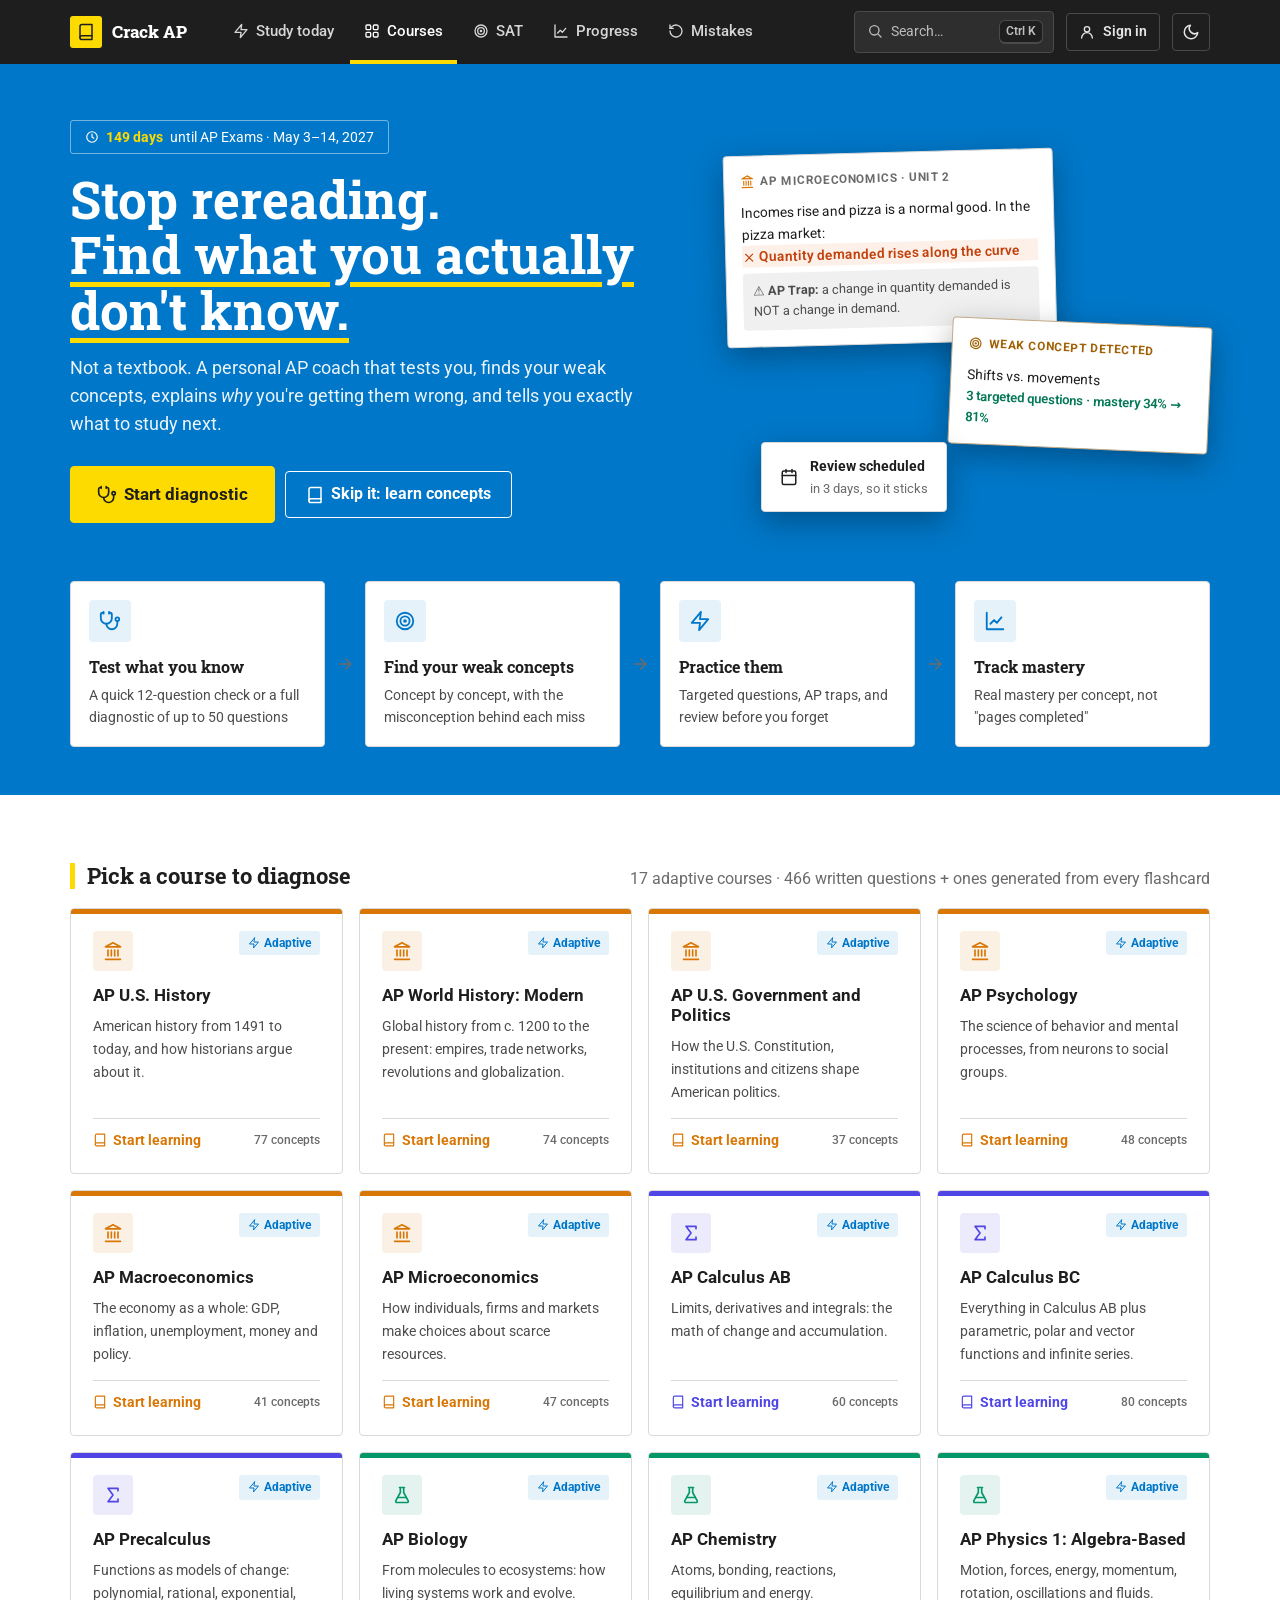
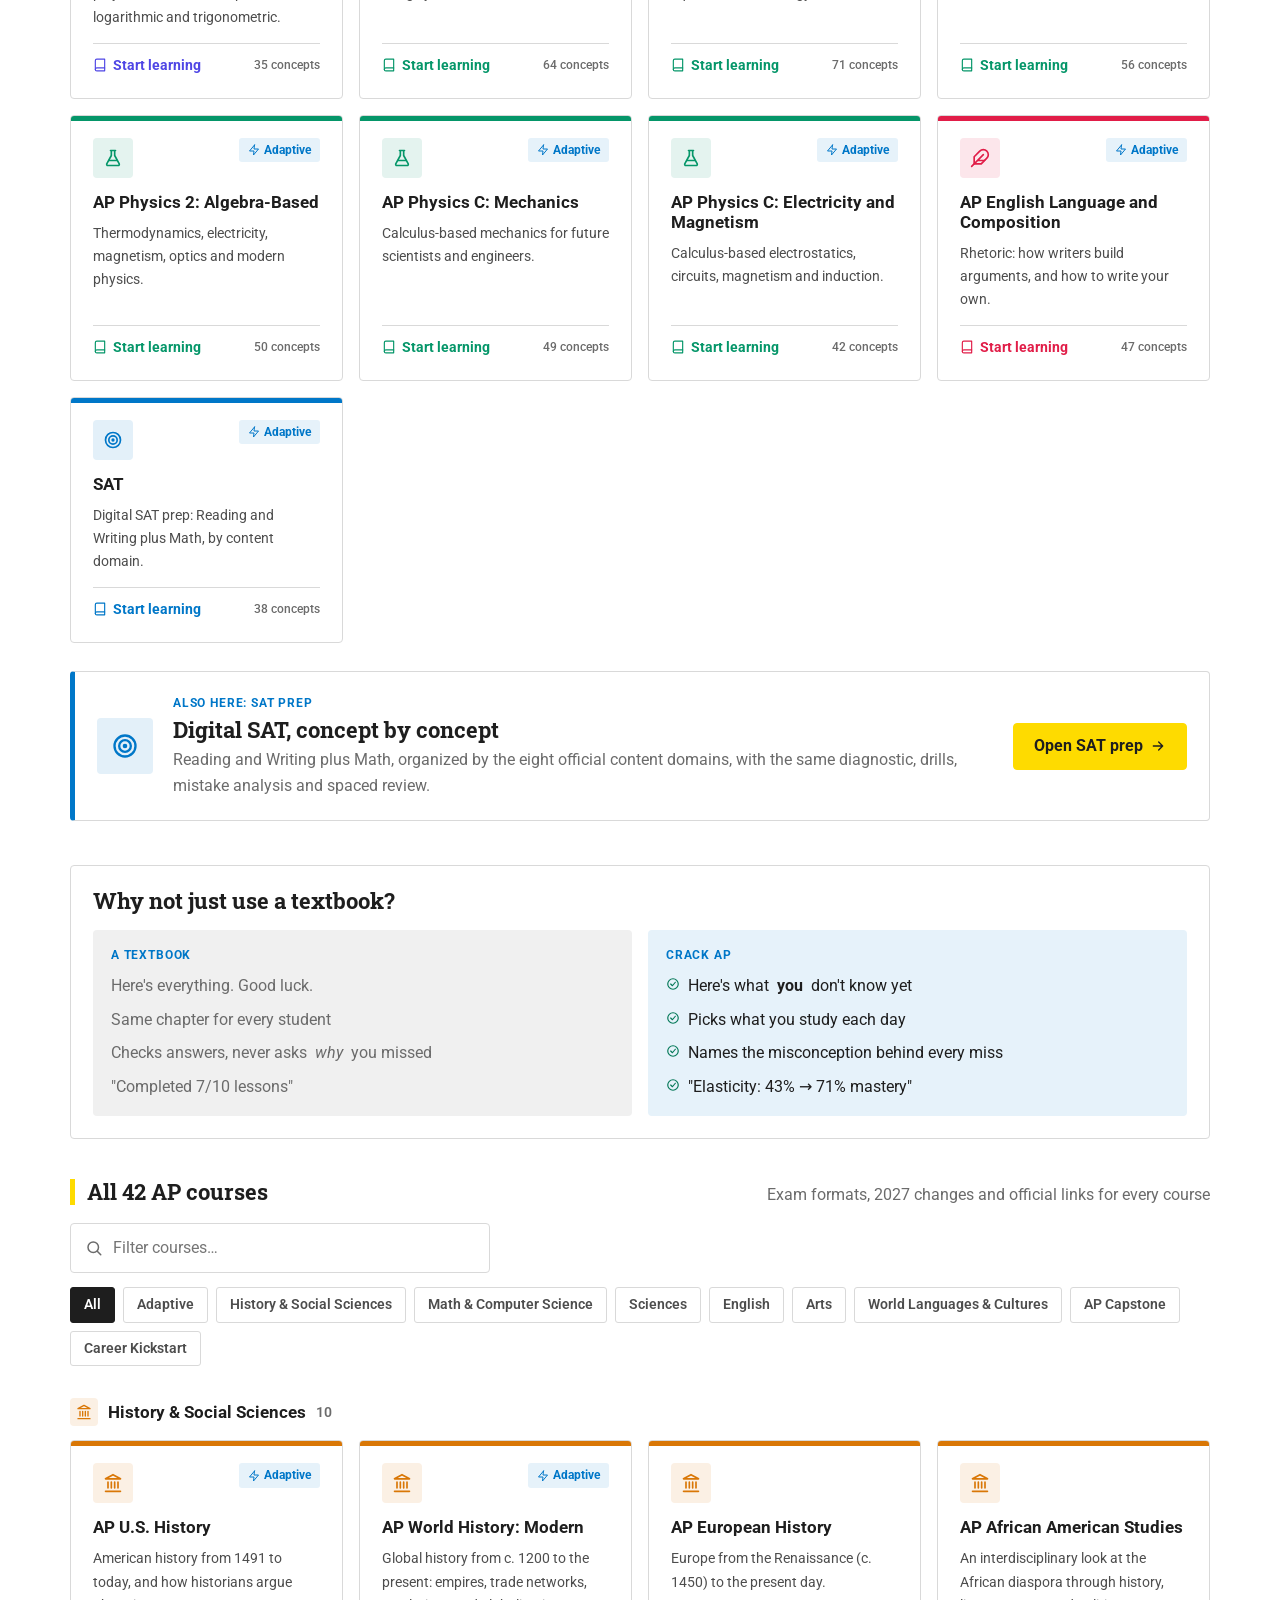
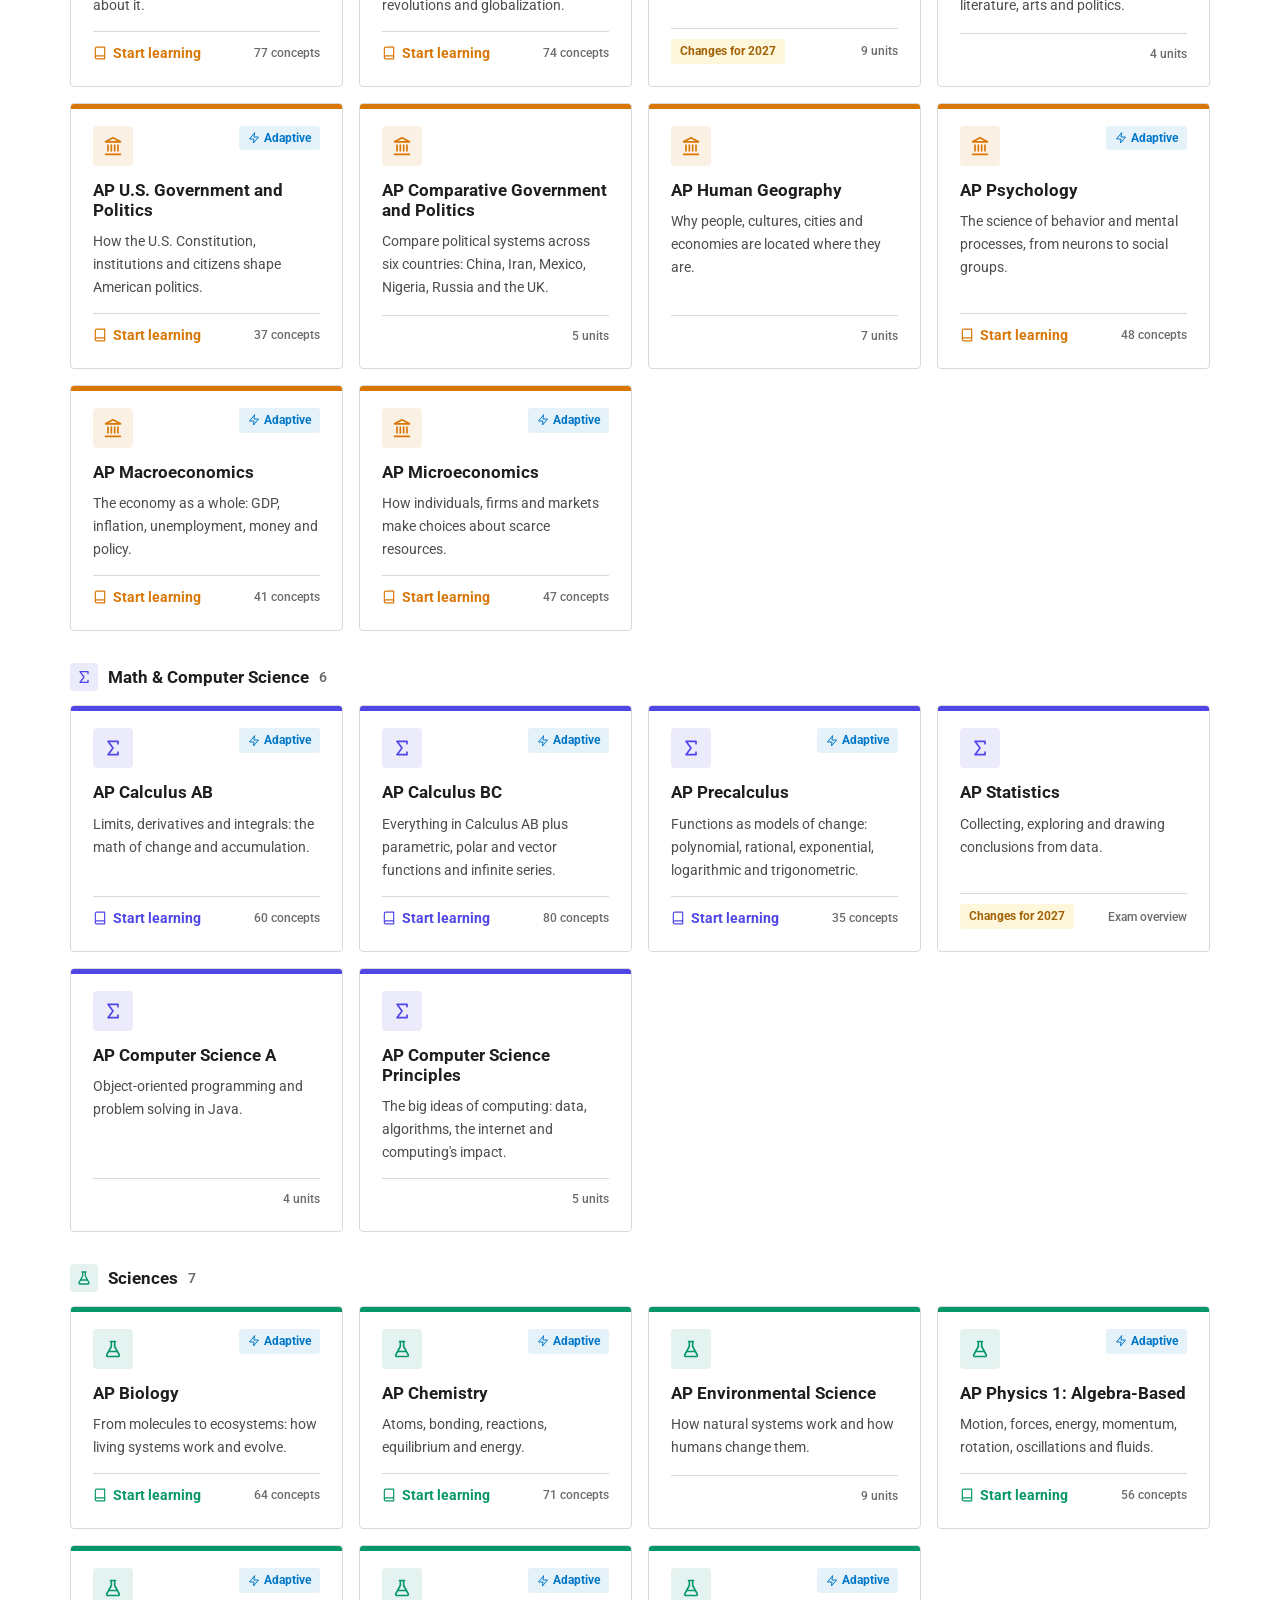
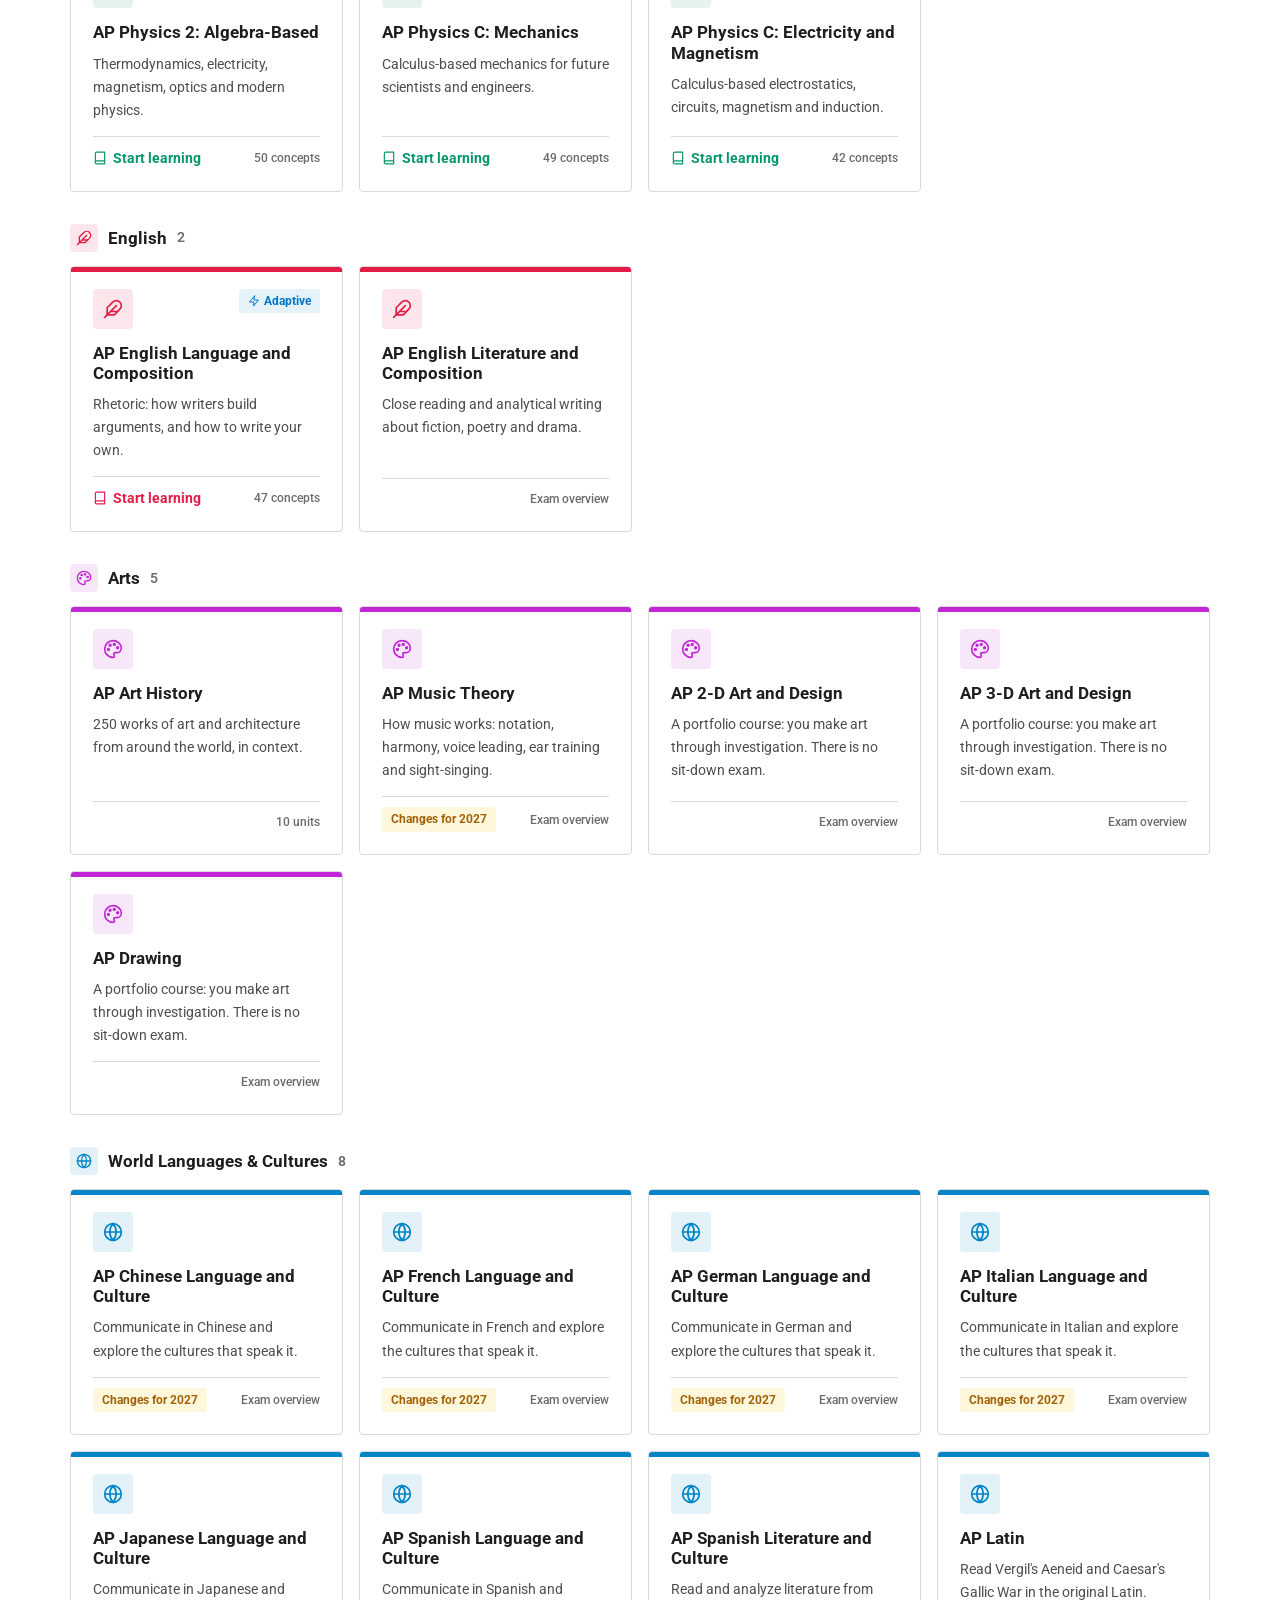
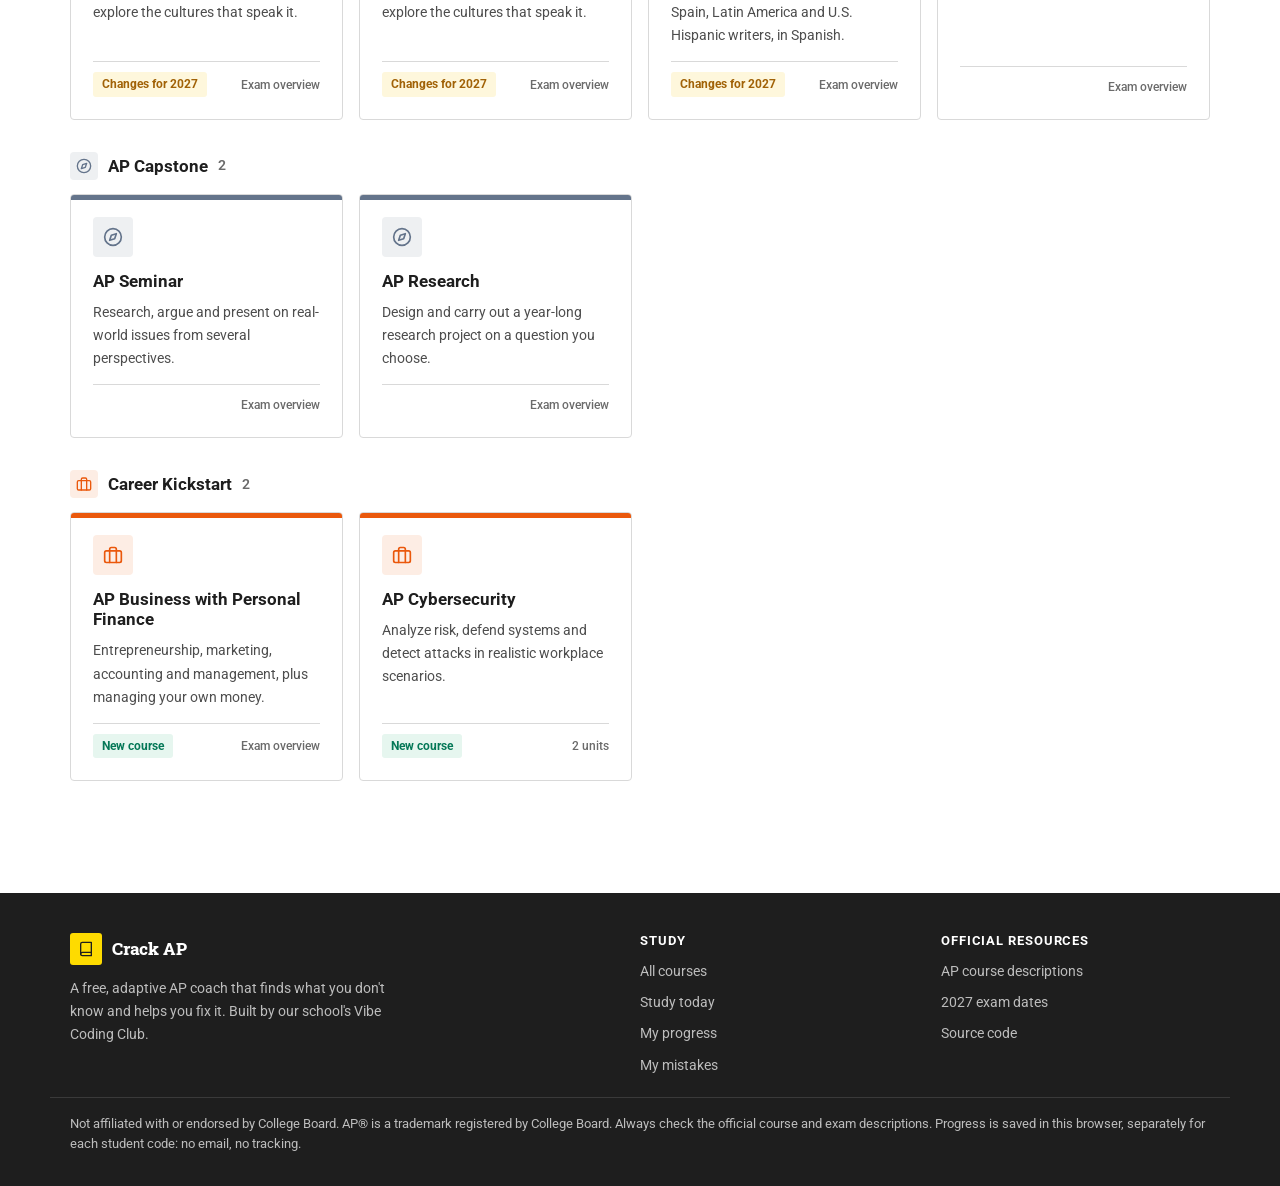
==== index.html @ da7c6f76 "Add adaptive guides for AP Macroeconomics and AP U.S. Government Each has every CED unit with 6-8 co" ====
<!doctype html>
<html lang="en">
<head>
<meta charset="UTF-8" />
<meta name="viewport" content="width=device-width, initial-scale=1.0" />
<title>Crack AP | Adaptive AP and SAT prep</title>
<meta name="description" content="A free adaptive AP coach: a 5-minute diagnostic finds your weak concepts, then personalized practice, AP traps and spaced review fix them." />
<meta name="theme-color" content="#1e1e1e" />
<link rel="icon" href="data:image/svg+xml,%3Csvg xmlns='http://www.w3.org/2000/svg' viewBox='0 0 32 32'%3E%3Crect width='32' height='32' rx='4' fill='%23fedb00'/%3E%3Cpath d='M9 22.5A2 2 0 0 1 11 20.5h12M11 7h12v18H11a2 2 0 0 1-2-2V9a2 2 0 0 1 2-2z' fill='none' stroke='%231e1e1e' stroke-width='2' stroke-linecap='round' stroke-linejoin='round'/%3E%3C/svg%3E" />
<link rel="preconnect" href="https://fonts.googleapis.com">
<link rel="preconnect" href="https://fonts.gstatic.com" crossorigin>
<!-- Fonts load without blocking the page, so it still appears quickly where Google Fonts is slow or blocked. -->
<link href="https://fonts.googleapis.com/css2?family=Roboto:wght@400;500;700;900&family=Roboto+Slab:wght@500;700;800&display=swap" rel="stylesheet" media="print" onload="this.media='all'">
<script>
  // Set the theme before first paint to avoid a flash.
  (function () {
    var t = null;
    try { t = localStorage.getItem("apprep.theme"); } catch (e) {}
    document.documentElement.dataset.theme = t || (matchMedia("(prefers-color-scheme: dark)").matches ? "dark" : "light");
  })();
</script>
<style>
/* ================= Design tokens ================= */
:root {
  --bg: #ffffff;
  --surface: #ffffff;
  --surface-2: #f0f0f0;
  --surface-3: #e5e5e5;
  --border: #d9d9d9;
  --border-strong: #989898;
  --text: #1e1e1e;
  --text-2: #4d4d4d;
  --muted: #6b6b6b;
  --brand: #0077c8;
  --brand-2: #005a96;
  --brand-soft: #e6f2fa;
  --on-brand: #ffffff;
  --accent: #fedb00;
  --on-accent: #1e1e1e;
  --band: #0077c8;
  --ink: #1e1e1e;
  --good: #047857;
  --good-soft: #e6f6ef;
  --bad: #c2410c;
  --bad-soft: #fdf0e8;
  --warn: #a16207;
  --warn-soft: #fef7dc;
  --radius: 4px;
  --radius-sm: 4px;
  --shadow-sm: none;
  --shadow: 0 2px 6px rgba(0, 0, 0, 0.12);
  --shadow-lg: 0 8px 28px rgba(0, 0, 0, 0.22);
  --font: "Roboto", system-ui, -apple-system, "Segoe UI", sans-serif;
  --display: "Roboto Slab", Georgia, serif;
  --c: var(--brand);
  --c-ink: var(--c);
  --c-soft: color-mix(in srgb, var(--c) 11%, var(--surface));
  color-scheme: light;
}
:root[data-theme="dark"] {
  --bg: #121212;
  --surface: #1c1c1c;
  --surface-2: #262626;
  --surface-3: #303030;
  --border: #3a3a3a;
  --border-strong: #5c5c5c;
  --text: #f2f2f2;
  --text-2: #c9c9c9;
  --muted: #9e9e9e;
  --brand: #4cb0f0;
  --brand-2: #8ccaf5;
  --brand-soft: #102b3e;
  --on-brand: #121212;
  --band: #0a3d62;
  --good: #4ade80;
  --good-soft: #10291c;
  --bad: #fb923c;
  --bad-soft: #33200f;
  --warn: #facc15;
  --warn-soft: #2d260c;
  --shadow-sm: none;
  --shadow: 0 2px 8px rgba(0, 0, 0, 0.4);
  --shadow-lg: 0 10px 40px rgba(0, 0, 0, 0.5);
  color-scheme: dark;
}
[style*="--c:"] { --c-ink: var(--c); --c-soft: color-mix(in srgb, var(--c) 11%, var(--surface)); }
:root[data-theme="dark"] [style*="--c:"] { --c-ink: color-mix(in srgb, var(--c) 55%, #fff); --c-soft: color-mix(in srgb, var(--c) 18%, var(--surface)); }

/* ================= Base ================= */
* { box-sizing: border-box; }
html { -webkit-text-size-adjust: 100%; scroll-padding-top: 80px; }
body { margin: 0; background: var(--bg); color: var(--text); font-family: var(--font); font-size: 16px; line-height: 1.6; -webkit-font-smoothing: antialiased; }
body.no-scroll { overflow: hidden; }
a { color: var(--brand); text-decoration: none; }
a:hover { text-decoration: underline; }
h1, h2, h3, h4 { font-family: var(--display); line-height: 1.2; margin: 0 0 0.4em; letter-spacing: -0.01em; }
h1 { font-size: clamp(1.75rem, 3.6vw, 2.5rem); font-weight: 800; }
h2 { font-size: 1.35rem; font-weight: 700; }
h3 { font-size: 1.05rem; font-weight: 700; }
p { margin: 0 0 1em; }
button { font: inherit; color: inherit; }
kbd { font-family: var(--font); font-size: 0.72rem; font-weight: 600; background: var(--surface-2); border: 1px solid var(--border); border-bottom-width: 2px; border-radius: 6px; padding: 1px 6px; color: var(--text-2); }
.ico { flex-shrink: 0; display: inline-block; vertical-align: -0.2em; }
.muted { color: var(--muted); }
.small { font-size: 0.86rem; }
.grow { flex: 1; min-width: 0; }
.lead { font-size: 1.1rem; color: var(--text-2); max-width: 640px; }
.overline { font-size: 0.74rem; font-weight: 700; letter-spacing: 0.07em; text-transform: uppercase; color: var(--c-ink); margin-bottom: 4px; }
[hidden] { display: none !important; }
:focus-visible { outline: 2px solid var(--brand); outline-offset: 2px; border-radius: 6px; }
.skip { position: absolute; left: -999px; top: 8px; background: var(--brand); color: var(--on-brand); padding: 8px 14px; border-radius: 4px; z-index: 100; }
.skip:focus { left: 8px; }
main { outline: none; min-height: 70vh; }
.page { max-width: 1180px; margin: 0 auto; padding: 28px 20px 72px; }
.page.narrow { max-width: 820px; }
.page-head { display: flex; gap: 16px; align-items: center; margin-bottom: 24px; flex-wrap: wrap; }
.page-head h1 { margin: 0; }
.page-head p { margin: 2px 0 0; }

/* ================= Top bar ================= */
.topbar { position: sticky; top: 0; z-index: 30; background: color-mix(in srgb, var(--surface) 82%, transparent); backdrop-filter: saturate(160%) blur(12px); -webkit-backdrop-filter: saturate(160%) blur(12px); border-bottom: 1px solid var(--border); }
.topbar-inner { max-width: 1180px; margin: 0 auto; padding: 0 20px; height: 64px; display: flex; align-items: center; gap: 12px; }
.brand { display: inline-flex; align-items: center; gap: 10px; color: var(--text); font-family: var(--display); font-weight: 800; font-size: 1.08rem; letter-spacing: -0.01em; }
.brand:hover { text-decoration: none; }
.brand-mark { width: 32px; height: 32px; border-radius: 4px; display: grid; place-items: center; color: #fff; background: linear-gradient(135deg, #4f46e5, #7c3aed); box-shadow: 0 4px 12px rgba(79, 70, 229, 0.35); }
.nav { display: flex; gap: 2px; margin-left: 20px; }
.nav a { display: inline-flex; align-items: center; gap: 7px; color: var(--text-2); padding: 7px 12px; border-radius: 4px; font-weight: 600; font-size: 0.92rem; white-space: nowrap; position: relative; }
.nav a:hover { background: var(--surface-2); color: var(--text); text-decoration: none; }
.nav a.is-active { color: var(--brand); background: var(--brand-soft); }
.count-pill { background: var(--bad); color: #fff; border-radius: 3px; font-size: 0.68rem; padding: 0 6px; min-width: 18px; text-align: center; font-weight: 700; line-height: 18px; }
.search-btn { margin-left: auto; display: inline-flex; align-items: center; gap: 8px; width: 260px; padding: 8px 10px 8px 12px; background: var(--surface-2); border: 1px solid var(--border); border-radius: 4px; color: var(--muted); cursor: pointer; font-size: 0.9rem; transition: border-color 0.15s; }
.search-btn:hover { border-color: var(--border-strong); }
.search-btn .search-label { flex: 1; text-align: left; }
.icon-btn { background: var(--surface); border: 1px solid var(--border); border-radius: 4px; width: 38px; height: 38px; display: grid; place-items: center; cursor: pointer; color: var(--text-2); flex-shrink: 0; }
.icon-btn:hover { background: var(--surface-2); color: var(--text); }

/* ================= Buttons ================= */
.btn { display: inline-flex; align-items: center; justify-content: center; gap: 7px; border: 1px solid var(--border); background: var(--surface); color: var(--text); padding: 9px 16px; border-radius: 4px; cursor: pointer; font-weight: 600; font-size: 0.92rem; line-height: 1.3; transition: transform 0.08s, background 0.15s, border-color 0.15s, box-shadow 0.15s; box-shadow: var(--shadow-sm); white-space: nowrap; }
.btn:hover { background: var(--surface-2); border-color: var(--border-strong); text-decoration: none; }
.btn:active { transform: translateY(1px); }
.btn:disabled { opacity: 0.45; cursor: not-allowed; }
.btn-lg { padding: 12px 20px; font-size: 0.98rem; border-radius: 4px; }
.btn-block { width: 100%; }
.btn-icon { padding: 9px 11px; }
.btn-primary { background: var(--brand); border-color: var(--brand); color: var(--on-brand); box-shadow: 0 4px 14px color-mix(in srgb, var(--brand) 35%, transparent); }
.btn-primary:hover { background: color-mix(in srgb, var(--brand) 88%, #000); border-color: transparent; }
:root[data-theme="dark"] .btn-primary:hover { background: color-mix(in srgb, var(--brand) 85%, #fff); }
.btn-ghost { background: transparent; border-color: transparent; box-shadow: none; color: var(--text-2); }
.btn-ghost:hover { background: var(--surface-2); border-color: transparent; }
.btn-good { background: var(--good-soft); border-color: transparent; color: var(--good); box-shadow: none; }
.btn-good:hover { background: color-mix(in srgb, var(--good) 20%, var(--surface)); border-color: transparent; }
.btn-bad { background: var(--bad-soft); border-color: transparent; color: var(--bad); box-shadow: none; }
.btn-bad:hover { background: color-mix(in srgb, var(--bad) 20%, var(--surface)); border-color: transparent; }
.btn.is-starred { background: var(--warn-soft); color: var(--warn); border-color: transparent; }
.btn.is-starred .ico { fill: currentColor; }
.btn.danger { color: var(--bad); margin-top: 12px; }
.btn-row { display: flex; flex-wrap: wrap; gap: 10px; }
.btn-row.center { justify-content: center; }

/* ================= Cards & common ================= */
.card { background: var(--surface); border: 1px solid var(--border); border-radius: var(--radius); padding: 22px; box-shadow: var(--shadow-sm); }
.card-title { display: flex; align-items: center; gap: 8px; font-size: 1rem; margin-bottom: 14px; }
.card-title .ico { color: var(--c-ink); }
.grid { display: grid; gap: 16px; grid-template-columns: repeat(auto-fill, minmax(272px, 1fr)); }
.crumbs { display: flex; align-items: center; gap: 6px; flex-wrap: wrap; font-size: 0.86rem; color: var(--muted); margin-bottom: 16px; }
.crumbs a { color: var(--muted); }
.crumbs a:hover { color: var(--text); }
.crumbs span { color: var(--text-2); }
.section-head { display: flex; align-items: baseline; justify-content: space-between; gap: 12px; margin: 40px 0 16px; flex-wrap: wrap; }
.section-head h2 { margin: 0; }
.section-head a { display: inline-flex; align-items: center; gap: 4px; font-weight: 600; font-size: 0.9rem; }
.badge { display: inline-flex; align-items: center; gap: 4px; font-size: 0.72rem; font-weight: 700; padding: 3px 9px; border-radius: 3px; }
.badge-guide { background: var(--brand-soft); color: var(--brand); }
.badge-new { background: var(--good-soft); color: var(--good); }
.badge-changed { background: var(--warn-soft); color: var(--warn); }
.badges { display: flex; gap: 6px; flex-wrap: wrap; }
.cat-icon { width: 40px; height: 40px; border-radius: 4px; display: grid; place-items: center; background: var(--c-soft); color: var(--c-ink); flex-shrink: 0; }
.cat-icon.lg { width: 56px; height: 56px; border-radius: 4px; }
.cat-icon.sm { width: 32px; height: 32px; border-radius: 4px; }
.page-head .cat-icon.lg { --c-soft: var(--brand-soft); --c-ink: var(--brand); }
.callout { display: flex; gap: 12px; border-radius: var(--radius); padding: 16px 18px; margin: 0 0 24px; border: 1px solid transparent; }
.callout > .ico { margin-top: 2px; }
.callout strong { display: block; margin-bottom: 2px; }
.callout-warn { background: var(--warn-soft); border-color: color-mix(in srgb, var(--warn) 25%, transparent); }
.callout-warn > .ico { color: var(--warn); }
.bar { height: 6px; background: var(--surface-3); border-radius: 3px; overflow: hidden; }
.bar > span { display: block; height: 100%; background: var(--c-ink, var(--brand)); border-radius: inherit; transition: width 0.4s ease; }
.bar.good > span { background: var(--good); }
.bar.bad > span { background: var(--bad); }
.ring { position: relative; display: grid; place-items: center; flex-shrink: 0; }
.ring svg { position: absolute; inset: 0; }
.ring-track { fill: none; stroke: var(--surface-3); }
.ring-fill { fill: none; stroke: var(--c-ink, var(--brand)); stroke-linecap: round; transition: stroke-dashoffset 0.6s ease; }
.ring span { position: relative; font-family: var(--display); font-weight: 800; font-size: 0.78rem; }
.empty { text-align: center; padding: 40px 24px; }
.empty-ico { width: 56px; height: 56px; border-radius: 4px; margin: 0 auto 14px; display: grid; place-items: center; background: var(--brand-soft); color: var(--brand); }
.empty-ico.good { background: var(--good-soft); color: var(--good); }
.pill { display: inline-block; font-size: 0.72rem; font-weight: 700; background: var(--surface-2); color: var(--text-2); border-radius: 3px; padding: 1px 8px; margin-right: 6px; }
.seg { display: inline-flex; background: var(--surface-2); border: 1px solid var(--border); border-radius: 4px; padding: 3px; gap: 2px; }
.seg button { border: none; background: none; padding: 6px 14px; border-radius: 4px; cursor: pointer; font-size: 0.86rem; font-weight: 600; color: var(--text-2); }
.seg button.is-active { background: var(--surface); color: var(--text); box-shadow: var(--shadow-sm); }
.kbd-hint { font-size: 0.8rem; color: var(--muted); margin: 14px 0 0; text-align: center; }
.toast { position: fixed; left: 50%; bottom: 24px; transform: translate(-50%, 20px); opacity: 0; background: var(--text); color: var(--bg); padding: 10px 18px; border-radius: 4px; font-weight: 600; font-size: 0.9rem; box-shadow: var(--shadow-lg); z-index: 60; transition: opacity 0.25s, transform 0.25s; display: inline-flex; gap: 8px; align-items: center; }
.toast.is-in { opacity: 1; transform: translate(-50%, 0); }

/* ================= Home ================= */
.hero { background: radial-gradient(1200px 400px at 10% -10%, color-mix(in srgb, var(--brand) 14%, transparent), transparent 60%), radial-gradient(900px 400px at 100% 0%, color-mix(in srgb, var(--brand-2) 12%, transparent), transparent 60%); border-bottom: 1px solid var(--border); }
.hero-inner { display: grid; grid-template-columns: 1.25fr 1fr; gap: 48px; align-items: center; padding-top: 56px; padding-bottom: 36px; }
.eyebrow { display: inline-flex; align-items: center; gap: 7px; background: var(--surface); border: 1px solid var(--border); border-radius: 3px; padding: 5px 14px; font-size: 0.86rem; color: var(--text-2); margin-bottom: 18px; box-shadow: var(--shadow-sm); }
.eyebrow b { color: var(--brand); }
.hero h1 { font-size: clamp(2.1rem, 5vw, 3.4rem); line-height: 1.08; margin-bottom: 16px; }
.grad { background: linear-gradient(90deg, var(--brand), var(--brand-2)); -webkit-background-clip: text; background-clip: text; color: transparent; }
.hero-search { display: flex; align-items: center; gap: 12px; width: 100%; max-width: 560px; margin: 26px 0 28px; padding: 15px 16px 15px 18px; background: var(--surface); border: 1px solid var(--border); border-radius: 4px; box-shadow: var(--shadow); color: var(--muted); cursor: pointer; font-size: 1rem; text-align: left; transition: border-color 0.15s, box-shadow 0.15s; }
.hero-search:hover { border-color: var(--brand); box-shadow: 0 0 0 4px var(--brand-soft), var(--shadow); }
.hero-search span { flex: 1; }
.hero-stats { display: flex; gap: 32px; flex-wrap: wrap; }
.hero-stats div { display: flex; flex-direction: column; }
.hero-stats b { font-family: var(--display); font-size: 1.6rem; font-weight: 800; line-height: 1.1; }
.hero-stats span { font-size: 0.84rem; color: var(--muted); }
.hero-art { position: relative; height: 360px; }
.mock { position: absolute; background: var(--surface); border: 1px solid var(--border); border-radius: 4px; box-shadow: var(--shadow-lg); padding: 16px; font-size: 0.86rem; }
.mock-top { display: flex; align-items: center; gap: 6px; font-size: 0.74rem; font-weight: 700; color: var(--muted); text-transform: uppercase; letter-spacing: 0.05em; margin-bottom: 10px; }
.continue { display: flex; align-items: center; gap: 16px; margin-top: 8px; color: var(--text); border-left: 4px solid var(--c-ink); transition: box-shadow 0.15s, transform 0.15s; }
.continue:hover { text-decoration: none; box-shadow: var(--shadow); transform: translateY(-1px); }
.continue-title { font-weight: 700; font-family: var(--display); }
.course-card { display: flex; flex-direction: column; gap: 10px; color: var(--text); transition: transform 0.15s, box-shadow 0.15s, border-color 0.15s; position: relative; overflow: hidden; }
.course-card::before { content: ""; position: absolute; inset: 0 0 auto 0; height: 3px; background: var(--c-ink); opacity: 0.85; }
.course-card:hover { transform: translateY(-3px); box-shadow: var(--shadow); border-color: color-mix(in srgb, var(--c) 40%, var(--border)); text-decoration: none; }
.course-card-top { display: flex; justify-content: space-between; align-items: flex-start; }
.course-card h3 { margin: 4px 0 0; font-size: 1.05rem; }
.course-card p { margin: 0; font-size: 0.9rem; color: var(--text-2); flex: 1; }
.course-card-foot { display: flex; justify-content: space-between; align-items: center; gap: 8px; flex-wrap: wrap; padding-top: 10px; border-top: 1px solid var(--border); margin-top: 4px; }
.course-card .meta { font-size: 0.78rem; color: var(--muted); font-weight: 500; }
.how-ico { width: 42px; height: 42px; border-radius: 4px; display: grid; place-items: center; background: var(--brand-soft); color: var(--brand); }
.filters { display: flex; flex-direction: column; gap: 14px; margin-bottom: 8px; }
.filter-search { display: flex; align-items: center; gap: 10px; padding: 0 14px; background: var(--surface); border: 1px solid var(--border); border-radius: 4px; color: var(--muted); max-width: 420px; }
.filter-search:focus-within { border-color: var(--brand); box-shadow: 0 0 0 3px var(--brand-soft); }
.filter-search input { flex: 1; border: none; background: none; padding: 11px 0; font: inherit; color: var(--text); outline: none; }
.chips { display: flex; gap: 8px; flex-wrap: wrap; }
.chip { border: 1px solid var(--border); background: var(--surface); padding: 6px 13px; border-radius: 3px; cursor: pointer; font-size: 0.85rem; font-weight: 600; color: var(--text-2); }
.chip:hover { border-color: var(--border-strong); color: var(--text); }
.chip.is-active { background: var(--text); color: var(--bg); border-color: var(--text); }
.cat-title { display: flex; align-items: center; gap: 10px; font-size: 1.05rem; margin: 32px 0 14px; }
.cat-title .muted { font-weight: 600; font-size: 0.9rem; }
.cat-dot { width: 28px; height: 28px; border-radius: 4px; display: grid; place-items: center; background: var(--c-soft); color: var(--c-ink); }

/* ================= Course page ================= */
.course-hero { background: linear-gradient(180deg, var(--c-soft), var(--bg)); border-bottom: 1px solid var(--border); }
.course-hero .page { padding-bottom: 36px; }
.course-hero-grid { display: grid; grid-template-columns: 1fr auto; gap: 32px; align-items: end; }
.course-title-row { display: flex; align-items: center; gap: 16px; margin-bottom: 8px; }
.course-title-row h1 { margin: 0; }
.course-hero .lead { margin-bottom: 14px; }
.hero-actions { margin-top: 22px; }
.hero-progress { display: flex; align-items: center; gap: 18px; padding: 20px 24px; min-width: 300px; }
.hero-progress .ring span { font-size: 1.05rem; }
.hp-line { font-size: 0.92rem; color: var(--text-2); }
.hp-line b { color: var(--text); font-family: var(--display); }
.course-body { padding-top: 28px; }
.course-grid { display: grid; grid-template-columns: minmax(0, 1fr) 340px; gap: 28px; align-items: start; }
.course-main .section-head { margin-top: 0; }
.intro { margin-top: -6px; }
.course-aside { display: flex; flex-direction: column; gap: 16px; position: sticky; top: 84px; }
.stack { display: flex; height: 12px; border-radius: 3px; overflow: hidden; gap: 2px; margin-bottom: 16px; background: var(--surface-3); }
.stack span { background: var(--c-ink); }
.exam-rows { display: flex; flex-direction: column; gap: 12px; }
.exam-row { display: flex; gap: 10px; align-items: flex-start; }
.exam-row .swatch { width: 10px; height: 10px; border-radius: 3px; background: var(--c-ink); margin-top: 7px; flex-shrink: 0; }
.exam-row .name { font-weight: 600; font-size: 0.92rem; }
.exam-row .detail { font-size: 0.83rem; color: var(--muted); }
.exam-row .pct { font-family: var(--display); font-weight: 800; color: var(--c-ink); }
.tips { margin: 0; padding: 0; list-style: none; display: flex; flex-direction: column; gap: 10px; }
.tips li { font-size: 0.88rem; color: var(--text-2); padding-left: 18px; position: relative; }
.tips li::before { content: ""; position: absolute; left: 2px; top: 9px; width: 6px; height: 6px; border-radius: 50%; background: var(--c-ink); }
.link-list { display: flex; flex-direction: column; }
.link-list a { display: flex; justify-content: space-between; align-items: center; padding: 9px 0; border-bottom: 1px solid var(--border); font-weight: 600; font-size: 0.9rem; color: var(--text); }
.link-list a:last-child { border-bottom: none; }
.link-list a:hover { color: var(--brand); text-decoration: none; }
.unit-list { display: flex; flex-direction: column; gap: 10px; }
.unit-row { display: flex; align-items: center; gap: 16px; color: var(--text); padding: 16px 18px; transition: border-color 0.15s, box-shadow 0.15s, transform 0.15s; }
.unit-row:hover { border-color: color-mix(in srgb, var(--c) 45%, var(--border)); box-shadow: var(--shadow); text-decoration: none; transform: translateX(2px); }
.unit-row > .ico { color: var(--muted); }
.unit-num { width: 42px; height: 42px; border-radius: 4px; background: var(--c-soft); color: var(--c-ink); display: grid; place-items: center; font-family: var(--display); font-weight: 800; flex-shrink: 0; }
.unit-row.is-done .unit-num { background: var(--good-soft); color: var(--good); }
.unit-row h3 { margin: 0; font-size: 1rem; }
.unit-row .sub { font-size: 0.82rem; color: var(--muted); }
.unit-state { width: 130px; font-size: 0.8rem; color: var(--muted); text-align: right; }
.unit-state .bar { margin-top: 5px; }
.plain-units { margin: 0; padding-left: 22px; }
.plain-units li { margin: 5px 0; }

/* ================= Unit page ================= */
.unit-layout { display: grid; grid-template-columns: 280px minmax(0, 1fr); gap: 36px; align-items: start; }
.unit-layout > *, .course-grid > *, .dash-grid > * { min-width: 0; }
.unit-side { position: sticky; top: 84px; display: flex; flex-direction: column; gap: 12px; max-height: calc(100vh - 100px); overflow: auto; padding-right: 4px; }
.side-course { display: flex; align-items: center; gap: 12px; color: var(--text); }
.side-course:hover { text-decoration: none; }
.side-course-name { font-family: var(--display); font-weight: 700; line-height: 1.25; }
.side-details summary { list-style: none; cursor: pointer; display: flex; align-items: center; gap: 8px; font-size: 0.78rem; font-weight: 700; text-transform: uppercase; letter-spacing: 0.06em; color: var(--muted); padding: 8px 0; }
.side-details summary::-webkit-details-marker { display: none; }
.side-units { display: flex; flex-direction: column; gap: 2px; }
.side-unit { display: flex; align-items: center; gap: 10px; padding: 8px 10px; border-radius: 4px; color: var(--text-2); font-size: 0.88rem; line-height: 1.35; }
.side-unit:hover { background: var(--surface-2); color: var(--text); text-decoration: none; }
.side-unit.is-active { background: var(--c-soft); color: var(--text); font-weight: 600; }
.side-num { width: 24px; height: 24px; border-radius: 4px; background: var(--surface-2); display: grid; place-items: center; font-size: 0.75rem; font-weight: 700; flex-shrink: 0; }
.side-unit.is-active .side-num { background: var(--c-ink); color: var(--surface); }
.side-unit.is-done .side-num { background: var(--good-soft); color: var(--good); }
.side-title { flex: 1; }
.side-pct { font-size: 0.74rem; color: var(--muted); font-weight: 600; }
.unit-head { display: flex; justify-content: space-between; align-items: flex-end; gap: 20px; }
.unit-head h1 { margin: 0; }
.unit-head-stat { display: flex; flex-direction: column; align-items: center; gap: 4px; }
.tabs { display: flex; gap: 4px; overflow-x: auto; border-bottom: 1px solid var(--border); margin: 22px 0 24px; scrollbar-width: none; }
.tabs::-webkit-scrollbar { display: none; }
.tab { display: inline-flex; align-items: center; gap: 7px; padding: 11px 14px; border-bottom: 2px solid transparent; color: var(--muted); font-weight: 600; font-size: 0.92rem; white-space: nowrap; margin-bottom: -1px; }
.tab:hover { color: var(--text); text-decoration: none; }
.tab.is-active { color: var(--c-ink); border-bottom-color: var(--c-ink); }
.tab-body { display: flex; flex-direction: column; gap: 16px; }
.tldr { display: flex; gap: 14px; background: var(--c-soft); border: 1px solid color-mix(in srgb, var(--c) 22%, transparent); border-radius: var(--radius); padding: 20px 22px; font-size: 1.05rem; }
.tldr-ico { width: 36px; height: 36px; border-radius: 4px; background: var(--surface); color: var(--c-ink); display: grid; place-items: center; flex-shrink: 0; }
.tldr .label { display: block; font-size: 0.74rem; font-weight: 700; text-transform: uppercase; letter-spacing: 0.07em; color: var(--c-ink); margin-bottom: 2px; }
.learn-bar { display: flex; justify-content: space-between; align-items: center; gap: 12px; flex-wrap: wrap; }
.concept h3 { display: flex; gap: 12px; align-items: center; font-size: 1.12rem; }
.concept h3 .n { width: 28px; height: 28px; border-radius: 4px; background: var(--c-soft); color: var(--c-ink); display: grid; place-items: center; font-size: 0.85rem; flex-shrink: 0; }
.concept .simple { font-size: 1.02rem; margin-bottom: 0; }
.concept details { margin-top: 14px; background: var(--surface-2); border-radius: var(--radius-sm); padding: 12px 16px; }
.concept summary { cursor: pointer; font-weight: 700; color: var(--c-ink); font-size: 0.9rem; }
.concept details p { margin: 10px 0 2px; color: var(--text-2); }
.note { margin-top: 12px; padding: 12px 16px; border-radius: var(--radius-sm); font-size: 0.94rem; border-left: 3px solid; }
.note b { display: flex; align-items: center; gap: 6px; font-size: 0.74rem; text-transform: uppercase; letter-spacing: 0.06em; margin-bottom: 2px; }
.note-example { background: var(--surface-2); border-color: var(--c-ink); }
.note-example b { color: var(--c-ink); }
.note-hook { background: var(--warn-soft); border-color: var(--warn); }
.note-hook b { color: var(--warn); }
.notes-list { list-style: none; padding: 0; margin: 0; display: flex; flex-direction: column; gap: 10px; }
.notes-list li { border-radius: var(--radius-sm); padding: 12px 16px 12px 44px; position: relative; font-size: 0.95rem; }
.notes-list li::before { position: absolute; left: 14px; top: 11px; width: 20px; height: 20px; border-radius: 50%; display: grid; place-items: center; font-size: 0.72rem; font-weight: 800; color: #fff; }
.notes-list.bad li { background: var(--bad-soft); }
.notes-list.bad li::before { content: "!"; background: var(--bad); }
.notes-list.good li { background: var(--good-soft); }
.notes-list.good li::before { content: "✓"; background: var(--good); }
:root[data-theme="dark"] .notes-list li::before { color: var(--bg); }
.unit-nav { display: grid; grid-template-columns: 1fr 1fr; gap: 14px; margin-top: 36px; }
.nav-card { display: flex; flex-direction: column; gap: 2px; padding: 16px 18px; background: var(--surface); border: 1px solid var(--border); border-radius: var(--radius); color: var(--text); transition: border-color 0.15s, box-shadow 0.15s; }
.nav-card:hover { border-color: color-mix(in srgb, var(--c) 45%, var(--border)); box-shadow: var(--shadow); text-decoration: none; }
.nav-card span { display: inline-flex; align-items: center; gap: 4px; }
.nav-card.next { text-align: right; align-items: flex-end; }

/* ================= Flashcards ================= */
.flash-wrap { max-width: 600px; width: 100%; margin: 0 auto; }
.flash-meta { display: flex; justify-content: space-between; font-size: 0.86rem; color: var(--muted); margin-bottom: 6px; }
.flashcard { perspective: 1200px; height: 260px; cursor: pointer; margin: 18px 0; outline: none; }
.flashcard:focus-visible .flash-face { box-shadow: 0 0 0 3px var(--brand-soft), var(--shadow); }
.flashcard-inner { position: relative; width: 100%; height: 100%; transition: transform 0.5s cubic-bezier(0.3, 0.7, 0.3, 1); transform-style: preserve-3d; }
.flashcard.is-flipped .flashcard-inner { transform: rotateY(180deg); }
.flash-face { position: absolute; inset: 0; backface-visibility: hidden; -webkit-backface-visibility: hidden; border-radius: 4px; border: 1px solid var(--border); background: var(--surface); box-shadow: var(--shadow); display: flex; flex-direction: column; align-items: center; justify-content: center; padding: 28px; text-align: center; }
.flash-face.back { transform: rotateY(180deg); background: linear-gradient(135deg, var(--c-soft), var(--surface)); }
.flash-face .term { font-family: var(--display); font-size: 1.7rem; font-weight: 800; }
.flash-face .def { font-size: 1.12rem; }
.flash-face .hint { position: absolute; bottom: 14px; font-size: 0.78rem; color: var(--muted); }
.known-tag { position: absolute; top: 14px; right: 14px; display: inline-flex; align-items: center; gap: 4px; font-size: 0.72rem; font-weight: 700; color: var(--good); background: var(--good-soft); border-radius: 3px; padding: 2px 9px; }
.flash-controls { display: flex; justify-content: center; gap: 10px; flex-wrap: wrap; }
.flash-controls.secondary { margin-top: 8px; }
.term-card { margin-top: 8px; }
.term-table { width: 100%; border-collapse: collapse; font-size: 0.92rem; }
.term-table td { padding: 10px 8px; border-top: 1px solid var(--border); vertical-align: top; }
.term-table td:first-child { font-weight: 600; width: 34%; }
.term-table .known { color: var(--good); margin-right: 6px; }

/* ================= Quiz ================= */
.quiz { max-width: 760px; width: 100%; margin: 0 auto; }
.quiz-top { display: flex; align-items: center; gap: 14px; margin-bottom: 12px; }
.quiz-top .bar { flex: 1; }
.score-live { display: inline-flex; align-items: center; gap: 4px; color: var(--good); font-weight: 700; }
.timer { display: inline-flex; align-items: center; gap: 5px; font-family: var(--display); font-weight: 800; color: var(--text-2); background: var(--surface); border: 1px solid var(--border); border-radius: 4px; padding: 3px 9px; font-size: 0.9rem; }
.timer.is-low { color: var(--bad); border-color: var(--bad); }
.q-card { padding: 26px; }
.q-source { display: inline-flex; align-items: center; gap: 6px; font-size: 0.78rem; font-weight: 600; color: var(--c-ink); background: var(--c-soft); border-radius: 3px; padding: 3px 10px; margin-bottom: 12px; }
.q-text { font-size: 1.12rem; font-weight: 500; margin-bottom: 20px; line-height: 1.55; }
.choices { display: flex; flex-direction: column; gap: 10px; }
.choice { display: flex; gap: 14px; align-items: center; text-align: left; width: 100%; background: var(--surface); border: 1.5px solid var(--border); border-radius: 4px; padding: 13px 16px; cursor: pointer; transition: border-color 0.12s, background 0.12s, transform 0.08s; }
.choice:hover:not(:disabled) { border-color: var(--brand); background: var(--brand-soft); }
.choice:active:not(:disabled) { transform: scale(0.995); }
.choice:disabled { cursor: default; }
.choice .letter { flex-shrink: 0; width: 30px; height: 30px; border-radius: 4px; background: var(--surface-2); border: 1px solid var(--border); display: grid; place-items: center; font-weight: 700; font-size: 0.86rem; }
.choice.is-correct { border-color: var(--good); background: var(--good-soft); }
.choice.is-correct .letter { background: var(--good); border-color: var(--good); color: #fff; }
.choice.is-wrong { border-color: var(--bad); background: var(--bad-soft); }
.choice.is-wrong .letter { background: var(--bad); border-color: var(--bad); color: #fff; }
:root[data-theme="dark"] .choice.is-correct .letter, :root[data-theme="dark"] .choice.is-wrong .letter { color: var(--bg); }
.choice.is-dim { opacity: 0.55; }
.feedback { display: flex; gap: 12px; margin-top: 18px; border-radius: 4px; padding: 16px 18px; animation: pop 0.25s ease; }
.feedback p { margin: 4px 0 0; }
.feedback.good { background: var(--good-soft); }
.feedback.good .fb-ico { color: var(--good); }
.feedback.bad { background: var(--bad-soft); }
.feedback.bad .fb-ico { color: var(--bad); }
@keyframes pop { from { opacity: 0; transform: translateY(4px); } to { opacity: 1; transform: none; } }
.quiz-actions { display: flex; justify-content: flex-end; margin-top: 18px; }
.results { text-align: center; padding: 32px; }
.results-score { display: flex; align-items: center; justify-content: center; gap: 24px; margin: 12px 0 24px; flex-wrap: wrap; text-align: left; }
.results-score .ring span { font-size: 1.4rem; }
.results-score p { margin: 4px 0 0; max-width: 340px; color: var(--text-2); }
.score-big { font-family: var(--display); font-size: 3rem; font-weight: 800; line-height: 1; }
.score-big span { font-size: 1.5rem; color: var(--muted); }
.breakdown { text-align: left; margin: 0 0 24px; display: flex; flex-direction: column; gap: 4px; }
.breakdown .row { display: grid; grid-template-columns: 1fr auto; gap: 4px 12px; align-items: center; font-size: 0.92rem; padding: 10px 12px; border-radius: 4px; color: var(--text); }
.breakdown .row:hover { background: var(--surface-2); text-decoration: none; }
.breakdown .row .bar { grid-column: 1 / -1; }
.setup { display: flex; flex-direction: column; gap: 24px; }
.setup-label { font-weight: 700; margin-bottom: 10px; font-family: var(--display); }
.unit-checks { display: grid; grid-template-columns: 1fr 1fr; gap: 2px 16px; }
.check-row { display: flex; gap: 10px; align-items: center; padding: 6px 0; cursor: pointer; font-size: 0.92rem; }
.check-row span:first-of-type { flex: 1; }
.check-row input, .rubric input { width: 18px; height: 18px; accent-color: var(--brand); flex-shrink: 0; }
.check-row.all { border-bottom: 1px solid var(--border); padding-bottom: 10px; margin-bottom: 6px; }
.switch { display: flex; gap: 12px; align-items: center; cursor: pointer; font-size: 0.92rem; }
.switch input { position: absolute; opacity: 0; }
.switch-ui { width: 42px; height: 24px; border-radius: 999px; background: var(--surface-3); position: relative; flex-shrink: 0; transition: background 0.2s; }
.switch-ui::after { content: ""; position: absolute; top: 3px; left: 3px; width: 18px; height: 18px; border-radius: 50%; background: #fff; box-shadow: var(--shadow-sm); transition: transform 0.2s; }
.switch input:checked + .switch-ui { background: var(--brand); }
.switch input:checked + .switch-ui::after { transform: translateX(18px); }
.switch input:focus-visible + .switch-ui { outline: 2px solid var(--brand); outline-offset: 2px; }

/* ================= FRQ ================= */
.frq { display: flex; flex-direction: column; gap: 16px; }
.frq-prompt { background: var(--surface-2); border-radius: var(--radius-sm); padding: 16px 18px; margin: 8px 0 16px; line-height: 1.65; }
.frq textarea { width: 100%; min-height: 220px; padding: 16px; font: inherit; border: 1px solid var(--border); border-radius: 4px; background: var(--surface); color: var(--text); resize: vertical; line-height: 1.6; }
.frq textarea:focus { outline: none; border-color: var(--brand); box-shadow: 0 0 0 3px var(--brand-soft); }
.frq-foot { display: flex; justify-content: space-between; align-items: center; gap: 12px; margin-top: 12px; flex-wrap: wrap; }
.rubric-head { display: flex; justify-content: space-between; align-items: center; }
.rubric-head .card-title { margin: 0; }
.score-pill { font-family: var(--display); font-weight: 800; background: var(--good-soft); color: var(--good); border-radius: 3px; padding: 3px 12px; font-size: 0.9rem; }
.rubric { list-style: none; padding: 0; margin: 12px 0 0; display: flex; flex-direction: column; gap: 8px; }
.rubric label { display: flex; gap: 12px; align-items: flex-start; background: var(--surface-2); border: 1px solid transparent; border-radius: 4px; padding: 12px 14px; cursor: pointer; transition: border-color 0.15s, background 0.15s; }
.rubric label:has(input:checked) { background: var(--good-soft); border-color: color-mix(in srgb, var(--good) 35%, transparent); }
.rubric input { margin-top: 3px; accent-color: var(--good); }

/* ================= Review & dashboard ================= */
.review-course { margin-bottom: 14px; }
.review-head { display: flex; align-items: center; gap: 12px; }
.review-head h3 { margin: 0; }
.review-list { margin: 14px 0 0; padding: 0; list-style: none; display: flex; flex-direction: column; }
.review-list li { padding: 10px 0; border-top: 1px solid var(--border); font-size: 0.92rem; color: var(--text-2); }
.stat-grid { display: grid; grid-template-columns: repeat(4, 1fr); gap: 16px; }
.stat { display: flex; flex-direction: column; gap: 2px; }
.stat b { font-family: var(--display); font-size: 2rem; font-weight: 800; line-height: 1.1; margin-top: 10px; }
.stat span { color: var(--muted); font-size: 0.88rem; }
.stat-ico { width: 40px; height: 40px; border-radius: 4px; display: grid; place-items: center; background: var(--brand-soft); color: var(--brand); }
.stat-ico.flame { background: var(--bad-soft); color: var(--bad); }
.dash-grid { display: grid; grid-template-columns: minmax(0, 1.4fr) minmax(0, 1fr); gap: 28px; align-items: start; }
.dash-courses { padding: 8px; }
.dash-course { display: flex; align-items: center; gap: 14px; padding: 14px; border-radius: 4px; color: var(--text); }
.dash-course:hover { background: var(--surface-2); text-decoration: none; }
.dash-course .bar { margin-top: 8px; }
.dash-course .pct { font-family: var(--display); font-weight: 800; color: var(--c-ink); min-width: 48px; text-align: right; }
.rec-list { display: flex; flex-direction: column; margin: -6px -8px 12px; }
.rec { display: flex; align-items: center; gap: 12px; padding: 10px 8px; border-radius: 4px; color: var(--text); }
.rec:hover { background: var(--surface-2); text-decoration: none; }
.rec > .ico { color: var(--muted); }

/* ================= Adaptive learning components ================= */
.btn-sm { padding: 6px 12px; font-size: 0.84rem; border-radius: 4px; }
.hero-ctas { margin: 28px 0 22px; }
.hero h1 { font-size: clamp(2rem, 4.6vw, 3.2rem); }
.loop { list-style: none; display: flex; flex-wrap: wrap; gap: 8px 18px; padding: 0; margin: 0; font-size: 0.9rem; color: var(--text-2); font-weight: 600; }
.loop li { display: inline-flex; align-items: center; gap: 8px; }
.loop li span { width: 22px; height: 22px; border-radius: 50%; background: var(--brand-soft); color: var(--brand); display: grid; place-items: center; font-size: 0.75rem; font-weight: 800; }
.loop li:not(:last-child)::after { content: "→"; color: var(--muted); margin-left: 10px; }
.mock-q1 { top: 0; left: 0; width: 330px; transform: rotate(-1.5deg); }
.mock-q1 .mock-top .ico { color: #d97706; }
.mock-choice.is-wrong { border-color: var(--bad); background: var(--bad-soft); color: var(--bad); font-weight: 600; }
.mock-why { font-size: 0.8rem; color: var(--text-2); background: var(--surface-2); border-radius: 4px; padding: 8px 10px; margin-top: 6px; }
.mock-weak { right: 0; top: 170px; width: 260px; transform: rotate(2.5deg); border-color: color-mix(in srgb, var(--warn) 40%, var(--border)); }
.mock-top.warn { color: var(--warn); }
.mock-weak .mock-def { color: var(--good); font-weight: 600; font-size: 0.82rem; }
.mock-review { left: 36px; bottom: 0; display: flex; align-items: center; gap: 12px; color: var(--brand); padding: 12px 18px; }
.mock-review b { display: block; color: var(--text); }
.mock-review span { color: var(--muted); font-size: 0.8rem; }
.today { margin-top: 8px; border-left: 4px solid var(--brand); }
.today-head { display: flex; justify-content: space-between; align-items: center; margin-bottom: 12px; }
.today-head .overline { color: var(--brand); display: inline-flex; align-items: center; gap: 6px; }
.today-grid { display: grid; grid-template-columns: 2fr 1fr 1fr 1fr; gap: 12px; }
.today-main { display: flex; align-items: center; gap: 14px; justify-content: space-between; background: var(--brand-soft); border-radius: 4px; padding: 14px 16px; color: var(--text); }
.today-main p { margin: 2px 0 0; }
.today-main:hover, .today-stat:hover { text-decoration: none; filter: brightness(0.98); }
.today-stat { display: flex; flex-direction: column; gap: 2px; background: var(--surface-2); border-radius: 4px; padding: 12px 14px; color: var(--text-2); font-size: 0.82rem; }
.today-stat .ico { color: var(--brand); }
.today-stat b { font-family: var(--display); font-size: 1.5rem; color: var(--text); line-height: 1.1; }
.why-grid { display: grid; grid-template-columns: repeat(4, 1fr); gap: 16px; margin-top: 44px; }
.why-card { background: var(--surface); border: 1px solid var(--border); border-radius: var(--radius); padding: 20px; }
.why-card h3 { margin: 12px 0 4px; }
.why-card p { margin: 0; font-size: 0.9rem; color: var(--text-2); }
.cc-mastery { width: 100%; }
.cc-row { display: flex; justify-content: space-between; font-size: 0.8rem; color: var(--muted); margin-bottom: 5px; }
.cc-row b { color: var(--c-ink); font-family: var(--display); }
.due-pill { display: inline-flex; align-items: center; gap: 4px; margin-top: 8px; font-size: 0.72rem; font-weight: 700; color: var(--warn); background: var(--warn-soft); border-radius: 3px; padding: 2px 8px; }
.cc-cta { display: inline-flex; align-items: center; gap: 6px; font-weight: 700; font-size: 0.86rem; color: var(--c-ink); }
.dot { display: inline-block; width: 10px; height: 10px; border-radius: 50%; background: var(--surface-3); border: 1px solid var(--border-strong); }
.dot-strong { background: var(--good); border-color: var(--good); }
.dot-learning { background: var(--warn); border-color: var(--warn); }
.dot-weak { background: var(--bad); border-color: var(--bad); }
.dots { display: flex; gap: 4px; justify-content: flex-end; margin-bottom: 4px; }
.legend { display: flex; flex-wrap: wrap; gap: 14px; font-size: 0.8rem; color: var(--muted); margin-top: 12px; }
.legend span { display: inline-flex; align-items: center; gap: 6px; }
.legend.inline { margin: 0; }
.st { display: inline-flex; align-items: center; font-size: 0.72rem; font-weight: 700; border-radius: 3px; padding: 2px 9px; white-space: nowrap; }
.st-new { background: var(--surface-2); color: var(--muted); }
.st-weak { background: var(--bad-soft); color: var(--bad); }
.st-learning { background: var(--warn-soft); color: var(--warn); }
.st-strong { background: var(--good-soft); color: var(--good); }
.weak-strip { margin-bottom: 24px; border-left: 4px solid var(--bad); }
.weak-strip .overline { color: var(--bad); display: inline-flex; gap: 6px; align-items: center; }
.weak-list { display: grid; grid-template-columns: repeat(auto-fill, minmax(240px, 1fr)); gap: 10px; margin-top: 8px; }
.weak-item { display: flex; align-items: center; gap: 10px; padding: 10px 12px; background: var(--surface-2); border-radius: 4px; color: var(--text); }
.weak-item:hover { text-decoration: none; background: var(--bad-soft); }
.weak-item .grow { display: flex; flex-direction: column; }
.concept-head { display: flex; justify-content: space-between; align-items: flex-start; gap: 8px 12px; flex-wrap: wrap; }
.concept-head h3 { min-width: 0; }
.concept-foot { display: flex; justify-content: space-between; align-items: center; gap: 12px; flex-wrap: wrap; margin-top: 14px; padding-top: 12px; border-top: 1px solid var(--border); }
.practice-note { display: flex; align-items: center; gap: 6px; margin: 0; }
.practice-note .ico { color: var(--brand); }
.rem-banner { display: flex; align-items: center; gap: 8px; background: var(--warn-soft); color: var(--warn); border-radius: 4px; padding: 8px 14px; font-size: 0.88rem; margin-bottom: 12px; }
.rem-banner b { color: var(--text); }
.q-card.is-rem { border-color: color-mix(in srgb, var(--warn) 45%, var(--border)); }
.q-meta { display: flex; gap: 6px; flex-wrap: wrap; }
.q-meta:empty { display: none; }
.q-source.gen { --c-ink: var(--brand); --c-soft: var(--brand-soft); }
.choice.is-picked { border-color: var(--brand); background: var(--brand-soft); }
.fb-grid { display: grid; grid-template-columns: 1fr 1fr; gap: 12px; margin: 2px 0 10px; }
.fb-grid > div { background: var(--surface); border-radius: 4px; padding: 10px 12px; font-size: 0.94rem; }
.fb-label { display: block; font-size: 0.7rem; font-weight: 800; text-transform: uppercase; letter-spacing: 0.06em; color: var(--muted); margin-bottom: 2px; }
.fb-label.bad { color: var(--bad); }
.fb-label.good { color: var(--good); }
.fb-why { margin-top: 10px; }
.fb-why p { margin: 2px 0 0; }
.mastery-line { display: flex; align-items: center; gap: 8px; flex-wrap: wrap; margin-top: 12px; padding-top: 10px; border-top: 1px dashed color-mix(in srgb, var(--text) 15%, transparent); font-size: 0.9rem; }
.delta { display: inline-flex; align-items: center; gap: 3px; font-family: var(--display); font-weight: 800; font-size: 0.82rem; border-radius: 3px; padding: 1px 8px; }
.delta.up { background: var(--good-soft); color: var(--good); }
.delta.down { background: var(--bad-soft); color: var(--bad); }
.weak-card { border-top: 4px solid var(--warn); animation: pop 0.25s ease; }
.weak-top { display: inline-flex; align-items: center; gap: 8px; font-weight: 800; color: var(--warn); text-transform: uppercase; font-size: 0.78rem; letter-spacing: 0.06em; margin-bottom: 8px; }
.weak-card h2 { font-size: 1.6rem; margin-bottom: 2px; }
.refresher { background: var(--surface-2); border-radius: 4px; padding: 16px 18px; margin: 16px 0 4px; }
.refresher .overline { color: var(--c-ink); }
.refresher p { margin: 4px 0 0; font-size: 1.02rem; }
.refresher details { margin-top: 12px; }
.refresher summary { cursor: pointer; font-weight: 700; color: var(--c-ink); font-size: 0.9rem; }
.recovered { text-align: center; padding: 36px 28px; animation: pop 0.25s ease; }
.recovered h2 { font-size: 1.6rem; }
.rec-ico { width: 64px; height: 64px; border-radius: 50%; margin: 0 auto 14px; display: grid; place-items: center; }
.recovered.good .rec-ico { background: var(--good-soft); color: var(--good); }
.recovered.bad .rec-ico { background: var(--warn-soft); color: var(--warn); }
.card-title.left { justify-content: flex-start; text-align: left; }
.concept-results { display: flex; flex-direction: column; gap: 4px; text-align: left; margin-bottom: 20px; }
.cr-row { display: flex; align-items: center; gap: 10px; padding: 10px 12px; border-radius: 4px; color: var(--text); }
.cr-row:hover { background: var(--surface-2); text-decoration: none; }
.cr-row .grow { display: flex; flex-direction: column; }
.cr-pct { font-family: var(--display); font-weight: 800; min-width: 44px; text-align: right; }
.next-step { display: flex; align-items: center; gap: 14px; text-align: left; background: var(--brand-soft); border-radius: 4px; padding: 16px 18px; color: var(--text); margin-bottom: 20px; }
.next-step:hover { text-decoration: none; filter: brightness(0.98); }
.next-step p { margin: 2px 0 0; }
.next-step .overline { color: var(--brand); display: inline-flex; gap: 6px; align-items: center; }
.session-head { display: flex; gap: 16px; align-items: center; margin-bottom: 20px; }
.session-head h1 { margin: 0; font-size: clamp(1.5rem, 3vw, 2rem); }
.session-head p { margin: 4px 0 0; }
.session-head .cat-icon.lg { --c-soft: var(--brand-soft); --c-ink: var(--brand); }
.refresher-card { margin-bottom: 16px; padding: 14px 18px; }
.refresher-card summary { cursor: pointer; font-weight: 700; display: flex; align-items: center; gap: 8px; }
.refresher-card p { margin: 10px 0 0; }
.diag-intro { text-align: center; padding: 40px 28px; }
.diag-intro .cat-icon.lg { margin: 0 auto 14px; --c-soft: var(--brand-soft); --c-ink: var(--brand); }
.diag-intro .lead { margin: 0 auto 18px; }
.diag-points { list-style: none; padding: 0; margin: 0 auto 24px; display: inline-flex; flex-direction: column; gap: 8px; text-align: left; }
.diag-points li { display: flex; gap: 10px; align-items: center; }
.diag-points .ico { color: var(--brand); }
.diag-cols { display: grid; grid-template-columns: 1fr 1fr; gap: 14px; text-align: left; margin-bottom: 18px; }
.diag-col { border-radius: 4px; padding: 16px; display: flex; flex-direction: column; gap: 6px; }
.diag-col.bad { background: var(--bad-soft); }
.diag-col.good { background: var(--good-soft); }
.diag-col h3 { display: flex; align-items: center; gap: 8px; font-size: 1rem; }
.diag-col.bad h3 { color: var(--bad); }
.diag-col.good h3 { color: var(--good); }
.diag-col h3 span { margin-left: auto; font-family: var(--display); }
.diag-col a { display: flex; justify-content: space-between; gap: 8px; background: var(--surface); border-radius: 4px; padding: 8px 12px; color: var(--text); font-size: 0.9rem; }
.diag-col a span { color: var(--muted); font-size: 0.8rem; white-space: nowrap; }
.diag-col a:hover { text-decoration: none; box-shadow: var(--shadow-sm); }
.miss-list { display: flex; flex-direction: column; gap: 12px; text-align: left; }
.miss { background: var(--surface); border: 1px solid var(--border); border-left: 4px solid var(--bad); border-radius: var(--radius); padding: 18px 20px; box-shadow: var(--shadow-sm); }
.miss-q { font-weight: 600; margin-bottom: 12px; }
.miss .fb-grid > div { background: var(--surface-2); }
.miss .fb-why p { color: var(--text-2); }
.miss-foot { display: flex; justify-content: space-between; align-items: center; gap: 10px; flex-wrap: wrap; margin-top: 14px; padding-top: 12px; border-top: 1px solid var(--border); }
.concept-tag { display: inline-flex; align-items: center; gap: 8px; font-weight: 600; font-size: 0.9rem; flex-wrap: wrap; }
.concept-tag .ico { color: var(--c-ink); }
.review-course { margin-bottom: 28px; }
.review-head { display: flex; align-items: center; gap: 12px; margin-bottom: 12px; }
.review-head h2 { margin: 0; font-size: 1.15rem; }
.next-best { display: flex; align-items: center; gap: 18px; color: var(--text); border: 1px solid color-mix(in srgb, var(--brand) 35%, var(--border)); background: linear-gradient(135deg, var(--brand-soft), var(--surface)); margin-bottom: 20px; }
.next-best:hover { text-decoration: none; box-shadow: var(--shadow); }
.next-best h2 { margin: 2px 0; }
.next-best p { margin: 0; }
.next-best .overline { color: var(--brand); }
.nb-ico { width: 52px; height: 52px; border-radius: 4px; background: var(--brand); color: var(--on-brand); display: grid; place-items: center; flex-shrink: 0; }
.stat-ico.bad { background: var(--bad-soft); color: var(--bad); }
.stat-ico.good { background: var(--good-soft); color: var(--good); }
.stat b small { font-size: 1rem; color: var(--muted); }
.dash-course-card { padding: 0; margin-bottom: 12px; overflow: hidden; }
.dash-course-card summary { list-style: none; display: flex; align-items: center; gap: 14px; padding: 16px 18px; cursor: pointer; }
.dash-course-card summary::-webkit-details-marker { display: none; }
.dash-course-card summary .bar { margin-top: 6px; }
.dash-course-card summary .pct { font-family: var(--display); font-weight: 800; font-size: 1.1rem; color: var(--c-ink); min-width: 50px; text-align: right; }
.unit-mastery { border-top: 1px solid var(--border); padding: 14px 18px 18px; display: flex; flex-direction: column; gap: 14px; }
.um-title { display: flex; justify-content: space-between; gap: 10px; color: var(--text); font-weight: 600; font-size: 0.9rem; margin-bottom: 6px; }
.um-title b { font-family: var(--display); color: var(--c-ink); }
.um-concepts { display: flex; flex-wrap: wrap; gap: 6px; }
.cchip { font-size: 0.78rem; font-weight: 600; padding: 4px 10px; border-radius: 3px; border: 1px solid transparent; color: var(--text-2); background: var(--surface-2); }
.cchip:hover { text-decoration: none; border-color: var(--border-strong); }
.cchip-strong { background: var(--good-soft); color: var(--good); }
.cchip-learning { background: var(--warn-soft); color: var(--warn); }
.cchip-weak { background: var(--bad-soft); color: var(--bad); }
.rank { width: 26px; height: 26px; border-radius: 4px; background: var(--bad-soft); color: var(--bad); display: grid; place-items: center; font-weight: 800; font-size: 0.8rem; flex-shrink: 0; }
.rec .bar { margin-top: 6px; }
.due-list { margin: 6px 0 14px; padding-left: 18px; font-size: 0.92rem; }
.due-list li { margin: 3px 0; }


/* ================= Study-today, traps, mastery table (v4) ================= */
.btn-xl { padding: 16px 26px; font-size: 1.08rem; border-radius: 4px; }
.hero-ctas { align-items: center; }
.loop-strip { display: grid; grid-template-columns: 1fr auto 1fr auto 1fr auto 1fr; align-items: stretch; gap: 10px; padding-top: 0; padding-bottom: 48px; }
.loop-step { background: var(--surface); border: 1px solid var(--border); border-radius: var(--radius); padding: 18px; display: flex; flex-direction: column; gap: 4px; box-shadow: var(--shadow-sm); }
.loop-step b { font-family: var(--display); font-size: 1.02rem; }
.loop-step span { color: var(--text-2); font-size: 0.86rem; }
.loop-ico { width: 42px; height: 42px; border-radius: 4px; display: grid; place-items: center; background: var(--brand-soft); color: var(--brand); margin-bottom: 8px; }
.loop-arrow { display: grid; place-items: center; color: var(--muted); }
.today-cta { display: flex; align-items: center; gap: 18px; color: var(--text); margin-top: 8px; border: 1px solid color-mix(in srgb, var(--brand) 35%, var(--border)); background: linear-gradient(135deg, var(--brand-soft), var(--surface)); }
.today-cta:hover { text-decoration: none; box-shadow: var(--shadow); }
.today-cta h2 { margin: 2px 0; }
.today-cta p { margin: 0; }
.today-cta .overline { color: var(--brand); }
.versus { margin-top: 44px; }
.versus h2 { margin-bottom: 16px; }
.versus-grid { display: grid; grid-template-columns: 1fr 1fr; gap: 16px; }
.versus-grid > div { border-radius: 4px; padding: 16px 18px; background: var(--surface-2); }
.versus-grid .us { background: var(--brand-soft); }
.versus-grid .us .overline { color: var(--brand); }
.versus-grid ul { list-style: none; padding: 0; margin: 8px 0 0; display: flex; flex-direction: column; gap: 8px; }
.versus-grid li { display: flex; gap: 8px; align-items: flex-start; }
.versus-grid div:first-child li { color: var(--muted); }
.versus-grid .us .ico { color: var(--good); margin-top: 4px; }
.picker { padding: 22px; max-width: 720px; }
.picker-head { display: flex; justify-content: space-between; align-items: center; }
.picker-head h2 { margin: 0; }
.picker-grid { display: grid; grid-template-columns: repeat(auto-fill, minmax(200px, 1fr)); gap: 8px; margin-top: 12px; }
.picker-item { display: flex; align-items: center; gap: 10px; padding: 12px; border: 1px solid var(--border); border-radius: 4px; color: var(--text); font-weight: 600; }
.picker-item:hover, .picker-item:focus { text-decoration: none; border-color: var(--c); background: var(--c-soft); outline: none; }
.streak-pill { display: inline-flex; align-items: center; gap: 6px; background: var(--bad-soft); color: var(--bad); border-radius: 3px; padding: 4px 12px; font-weight: 700; }
.plan-setup { margin-bottom: 16px; }
.seg.big button { padding: 10px 20px; font-size: 1rem; }
.plan-head h2 { margin: 2px 0 14px; }
.plan-head .overline { color: var(--brand); display: inline-flex; gap: 6px; align-items: center; }
.plan-blocks { display: flex; flex-direction: column; gap: 8px; margin-bottom: 14px; }
.plan-block { display: flex; align-items: center; gap: 12px; padding: 12px 14px; border-radius: 4px; background: var(--surface-2); }
.plan-block .grow { display: flex; flex-direction: column; }
.pb-ico { width: 36px; height: 36px; border-radius: 4px; display: grid; place-items: center; background: var(--surface); flex-shrink: 0; }
.pb-count { font-family: var(--display); font-weight: 800; font-size: 1.3rem; min-width: 32px; text-align: right; }
.reason-mistake .pb-ico { color: var(--bad); } .reason-due .pb-ico { color: var(--brand); } .reason-weak .pb-ico { color: var(--warn); } .reason-new .pb-ico { color: var(--good); } .reason-practice .pb-ico { color: var(--text-2); }
.plan-why { display: flex; gap: 6px; align-items: flex-start; margin: 0 0 16px; }
.note-trap { background: var(--bad-soft); border-color: var(--bad); }
.note-trap b { color: var(--bad); }
.tryit { margin-top: 14px; }
.tryit-start { width: 100%; display: flex; align-items: center; gap: 8px; padding: 12px 16px; border: 1.5px dashed color-mix(in srgb, var(--c-ink) 45%, var(--border)); border-radius: 4px; background: transparent; color: var(--c-ink); cursor: pointer; text-align: left; }
.tryit-start:hover { background: var(--c-soft); }
.tryit-start .muted { font-weight: 400; }
.tryit-card { border: 1px solid var(--border); border-radius: 4px; padding: 18px; background: var(--surface-2); }
.tryit-card .choice { background: var(--surface); }
.tryit-top { display: flex; justify-content: space-between; gap: 8px; margin-bottom: 8px; }
.tryit-top .overline { display: inline-flex; gap: 6px; align-items: center; }
.explain-box { margin-top: 14px; display: flex; flex-direction: column; gap: 8px; }
.explain-box label { display: flex; flex-direction: column; gap: 2px; }
.explain-box textarea { width: 100%; padding: 10px 12px; font: inherit; border: 1px solid var(--border); border-radius: 4px; background: var(--surface); color: var(--text); resize: vertical; }
.explain-box textarea:focus { outline: none; border-color: var(--brand); box-shadow: 0 0 0 3px var(--brand-soft); }
.btn-row.end { justify-content: flex-end; margin-top: 12px; }
.unit-head-side { display: flex; align-items: center; gap: 16px; flex-wrap: wrap; }
.verdict { display: flex; gap: 22px; align-items: center; text-align: left; margin: 14px 0 20px; }
.verdict h2 { font-size: 1.45rem; margin-bottom: 6px; }
.verdict p { margin: 0 0 6px; color: var(--text-2); }
.verdict .ring span { font-size: 1.2rem; }
.diag-report .btn-xl { margin-bottom: 22px; }
.mastery-jump { display: flex; align-items: center; justify-content: center; gap: 12px; flex-wrap: wrap; margin: -6px 0 22px; padding: 14px; border-radius: 4px; font-size: 1.05rem; }
.mastery-jump b { font-family: var(--display); font-size: 2rem; }
.mastery-jump.up { background: var(--good-soft); } .mastery-jump.up .ico { color: var(--good); }
.mastery-jump.down { background: var(--bad-soft); } .mastery-jump.down .ico { color: var(--bad); }
.cr-row .delta { min-width: 96px; justify-content: center; }
.mc-card { margin-bottom: 16px; border-left: 4px solid var(--bad); }
.mc-head { display: flex; align-items: center; gap: 16px; }
.mc-head h2 { margin: 0 0 2px; font-size: 1.25rem; }
.mc-pct { font-size: 0.95rem; color: var(--bad); font-weight: 700; margin-left: 6px; }
.mc-count { margin: 14px 0 10px; }
.mc-block { background: var(--surface-2); border-radius: 4px; padding: 12px 16px; }
.mc-block ul { margin: 4px 0 0; padding-left: 18px; }
.mc-block li { margin: 4px 0; }
.mc-actions { display: flex; gap: 10px; flex-wrap: wrap; margin-top: 14px; }
.mc-qs { margin-top: 14px; border-top: 1px solid var(--border); padding-top: 10px; }
.mc-qs summary { cursor: pointer; font-weight: 600; color: var(--text-2); font-size: 0.9rem; }
.mc-qs .miss-list { margin-top: 12px; }
.stat b.stat-text { font-size: 1.15rem; line-height: 1.25; }
.dash-table-card { margin-bottom: 16px; }
.dtc-head { display: flex; align-items: center; gap: 14px; margin-bottom: 12px; }
.dtc-head h3 { margin: 0; }
.mastery-table { width: 100%; border-collapse: collapse; font-size: 0.92rem; }
.mastery-table th { text-align: left; font-size: 0.72rem; text-transform: uppercase; letter-spacing: 0.06em; color: var(--muted); padding: 8px; border-bottom: 1px solid var(--border); }
.mastery-table td { padding: 10px 8px; border-bottom: 1px solid var(--border); vertical-align: middle; }
.mastery-table td:first-child a { color: var(--text); font-weight: 600; display: block; }
.mastery-table td:first-child span { display: block; }
.mastery-table tr.is-new td { opacity: 0.6; }
.mt-bar { width: 22%; }
.mt-pct { font-family: var(--display); font-weight: 800; text-align: right; width: 56px; }
.mt-when { white-space: nowrap; }
.mt-more { margin-top: 8px; }
.bar.warn > span { background: var(--warn); }
.rec-next { display: flex; align-items: center; gap: 10px; margin-top: 14px; padding: 12px 16px; border-radius: 4px; background: var(--brand-soft); color: var(--text); }
.rec-next span { flex: 1; }
.rec-next .ico { color: var(--brand); }
.rec-next:hover { text-decoration: none; filter: brightness(0.98); }
@media (max-width: 1020px) {
  .loop-strip { grid-template-columns: 1fr 1fr; }
  .loop-arrow { display: none; }
}
@media (max-width: 680px) {
  .loop-strip { grid-template-columns: 1fr; padding-bottom: 32px; }
  .versus-grid { grid-template-columns: 1fr; }
  .verdict { flex-direction: column; text-align: center; }
  .today-cta { flex-wrap: wrap; }
  .mastery-table th:nth-child(4), .mastery-table td:nth-child(4), .mastery-table th:nth-child(5), .mastery-table td:nth-child(5), .mt-bar { display: none; }
  .mastery-table thead th:nth-child(2) { display: none; }
  .unit-head-side { width: 100%; justify-content: space-between; }
}

.diag-choice { display: grid; grid-template-columns: 1fr 1fr; gap: 14px; margin: 8px 0 16px; text-align: left; }
.diag-opt { display: flex; flex-direction: column; gap: 4px; padding: 18px; border: 1.5px solid var(--border); border-radius: 4px; background: var(--surface); cursor: pointer; text-align: left; transition: border-color 0.15s, box-shadow 0.15s, transform 0.1s; }
.diag-opt:hover { border-color: var(--brand); box-shadow: 0 0 0 4px var(--brand-soft); transform: translateY(-1px); }
.diag-opt .overline { color: var(--brand); display: inline-flex; gap: 5px; align-items: center; }
.diag-opt > b { font-family: var(--display); font-size: 1.5rem; }
.diag-opt > span:last-child { color: var(--text-2); font-size: 0.9rem; }
.diag-opt.is-full { border-color: color-mix(in srgb, var(--brand) 40%, var(--border)); background: linear-gradient(135deg, var(--brand-soft), var(--surface)); }
@media (max-width: 680px) { .diag-choice { grid-template-columns: 1fr; } }
#finish-early { margin-left: 4px; }

/* ================= Search palette ================= */
.palette-overlay { position: fixed; inset: 0; background: rgba(8, 10, 20, 0.5); backdrop-filter: blur(4px); z-index: 50; display: flex; justify-content: center; align-items: flex-start; padding: 10vh 16px 16px; animation: fade 0.15s ease; }
@keyframes fade { from { opacity: 0; } to { opacity: 1; } }
.palette { width: 100%; max-width: 640px; background: var(--surface); border: 1px solid var(--border); border-radius: 4px; box-shadow: var(--shadow-lg); overflow: hidden; }
.palette-input { display: flex; align-items: center; gap: 12px; padding: 16px 18px; border-bottom: 1px solid var(--border); color: var(--muted); }
.palette-input input { flex: 1; border: none; background: none; font: inherit; font-size: 1.05rem; color: var(--text); outline: none; }
.palette-results { max-height: 60vh; overflow: auto; padding: 8px; }
.pal-group { font-size: 0.72rem; font-weight: 700; text-transform: uppercase; letter-spacing: 0.07em; color: var(--muted); padding: 8px 12px 4px; }
.pal-item { display: flex; align-items: center; gap: 12px; padding: 10px 12px; border-radius: 4px; color: var(--text); }
.pal-item:hover { text-decoration: none; }
.pal-item.is-sel { background: var(--brand-soft); }
.pal-item .grow { display: flex; flex-direction: column; }
.pal-item .grow .small { white-space: nowrap; overflow: hidden; text-overflow: ellipsis; }
.pal-ico { width: 32px; height: 32px; border-radius: 4px; display: grid; place-items: center; background: var(--c-soft); color: var(--c-ink); flex-shrink: 0; }
.pal-type { font-size: 0.72rem; font-weight: 700; color: var(--muted); background: var(--surface-2); border-radius: 6px; padding: 2px 8px; }
.pal-empty { padding: 28px; text-align: center; color: var(--muted); }

/* ================= Footer ================= */
.footer { border-top: 1px solid var(--border); background: var(--surface); margin-top: 40px; }
.footer-inner { max-width: 1180px; margin: 0 auto; padding: 40px 20px 20px; display: grid; grid-template-columns: 2fr 1fr 1fr; gap: 32px; }
.footer-brand p { color: var(--text-2); font-size: 0.9rem; margin-top: 12px; max-width: 320px; }
.footer-col { display: flex; flex-direction: column; gap: 8px; }
.footer-col h4 { font-size: 0.8rem; text-transform: uppercase; letter-spacing: 0.07em; color: var(--muted); margin: 0 0 4px; }
.footer-col a { color: var(--text-2); font-size: 0.9rem; }
.footer-col a:hover { color: var(--text); }
.footer-legal { max-width: 1180px; margin: 0 auto; padding: 16px 20px 32px; font-size: 0.8rem; color: var(--muted); border-top: 1px solid var(--border); }

/* ================= Responsive ================= */
@media (max-width: 1020px) {
  .hero-inner { grid-template-columns: 1fr; }
  .hero-art { display: none; }
  .course-grid, .dash-grid { grid-template-columns: 1fr; }
  .course-aside { position: static; }
  .why-grid { grid-template-columns: 1fr 1fr; }
  .stat-grid { grid-template-columns: 1fr 1fr; }
}
@media (max-width: 900px) {
  .unit-layout { grid-template-columns: 1fr; gap: 16px; }
  .unit-side { position: static; max-height: none; overflow: visible; background: var(--surface); border: 1px solid var(--border); border-radius: var(--radius); padding: 14px; }
  .search-btn { width: auto; }
  .search-btn .search-label, .search-btn kbd { display: none; }
  .course-hero-grid { grid-template-columns: 1fr; }
  .hero-progress { min-width: 0; }
}
@media (max-width: 680px) {
  .topbar-inner { gap: 6px; padding: 0 12px; }
  .brand-name { display: none; }
  .nav { margin-left: 4px; }
  .nav a { padding: 7px 9px; }
  .nav a span:not(.count-pill):not([data-icon]) { display: none; }
  .page { padding: 20px 16px 56px; }
  .hero-inner { padding-top: 36px; padding-bottom: 36px; }
  .hero-stats { gap: 20px; }
  .why-grid { grid-template-columns: 1fr; }
  .today-grid { grid-template-columns: 1fr 1fr; }
  .today-main { grid-column: 1 / -1; }
  .diag-cols, .fb-grid { grid-template-columns: 1fr; }
  .next-best { flex-wrap: wrap; }
  .unit-row { flex-wrap: wrap; }
  .unit-row > .ico { display: none; }
  .unit-state { width: 100%; text-align: left; }
  .unit-head { flex-direction: column; align-items: flex-start; }
  .unit-head-stat { flex-direction: row; }
  .unit-nav { grid-template-columns: 1fr; }
  .unit-checks { grid-template-columns: 1fr; }
  .q-card, .card { padding: 18px; }
  .footer-inner { grid-template-columns: 1fr; }
  .flashcard { height: 280px; }
  .tab { padding: 10px 11px; }
}

/* ---------- Student-code sign-in ---------- */
.account-btn { display: inline-flex; align-items: center; gap: 8px; height: 38px; padding: 0 12px; background: var(--surface); border: 1px solid var(--border); border-radius: 4px; color: var(--text-2); font: inherit; font-size: 0.9rem; font-weight: 600; cursor: pointer; flex-shrink: 0; white-space: nowrap; }
.account-btn:hover { background: var(--surface-2); color: var(--text); }
.account-btn.is-in { padding-left: 5px; }
.account-btn .avatar, .signin-avatar { display: grid; place-items: center; border-radius: 50%; background: var(--brand); color: var(--on-brand); font-weight: 700; }
.account-btn .avatar { width: 28px; height: 28px; font-size: 0.8rem; }
.signin-overlay { align-items: flex-start; }
.signin { position: relative; width: 100%; max-width: 420px; background: var(--surface); border: 1px solid var(--border); border-radius: 4px; box-shadow: var(--shadow-lg); padding: 28px 24px 22px; display: flex; flex-direction: column; gap: 12px; }
.signin h2 { margin: 0; font-size: 1.3rem; }
.signin p { margin: 0; }
.signin-x { position: absolute; top: 12px; right: 12px; width: 32px; height: 32px; }
.signin-icon { width: 44px; height: 44px; border-radius: 4px; display: grid; place-items: center; background: color-mix(in srgb, var(--brand) 14%, transparent); color: var(--brand); }
.signin-avatar { width: 52px; height: 52px; font-size: 1.3rem; }
.signin-field { display: flex; flex-direction: column; gap: 6px; font-weight: 600; font-size: 0.9rem; }
.signin-field input { font: inherit; font-size: 1.1rem; font-weight: 600; letter-spacing: 0.06em; text-transform: uppercase; padding: 11px 12px; border-radius: 4px; border: 1px solid var(--border-strong); background: var(--surface-2); color: var(--text); width: 100%; box-sizing: border-box; }
.signin-field input::placeholder { text-transform: none; letter-spacing: 0; font-weight: 400; color: var(--muted); }
.signin-field input:focus { outline: 2px solid var(--brand); outline-offset: 1px; }
.signin-msg:empty { display: none; }
.signin-msg { display: flex; gap: 8px; align-items: flex-start; font-size: 0.88rem; padding: 10px 12px; border-radius: 4px; background: var(--surface-2); }
.signin-msg .ico { flex-shrink: 0; margin-top: 2px; }
.signin-msg.is-info { background: color-mix(in srgb, var(--brand) 10%, transparent); }
.signin-msg.is-err { background: color-mix(in srgb, #dc2626 12%, transparent); color: var(--text); }
.signin-move { display: flex; gap: 8px; align-items: center; font-size: 0.9rem; cursor: pointer; }
.signin-actions { display: flex; gap: 10px; flex-wrap: wrap; }
.btn-block { width: 100%; justify-content: center; }
.signin-new { font-size: 0.9rem; text-align: center; }
.linklike { background: none; border: 0; padding: 0; font: inherit; color: var(--brand); font-weight: 600; cursor: pointer; text-decoration: underline; text-underline-offset: 2px; }
.signin-note { border-top: 1px solid var(--border); padding-top: 12px; }
@media (max-width: 1020px) {
  .account-btn .account-label { display: none; }
  .account-btn { padding: 0; width: 38px; justify-content: center; }
  .account-btn.is-in { padding: 0; }
}
.brand-name { white-space: nowrap; }
@media (max-width: 1360px) { .search-btn { width: 200px; } }
@media (max-width: 900px) { .topbar .brand-name { display: none; } }
@media (max-width: 1120px) { .search-btn { width: auto; } .search-btn .search-label, .search-btn kbd { display: none; } }
@media (max-width: 800px) { .nav a span:not(.count-pill):not([data-icon]) { display: none; } .nav a { padding: 7px 9px; } }

/* ---------- Concept index on the Learn tab ---------- */
.concept-index { display: flex; flex-wrap: wrap; gap: 6px; margin: 0 0 16px; }
.concept-index button { display: inline-flex; align-items: center; gap: 6px; padding: 5px 10px 5px 8px; border: 1px solid var(--border); border-radius: 3px; background: var(--surface); color: var(--text-2); font: inherit; font-size: 0.82rem; cursor: pointer; text-align: left; max-width: 100%; }
.concept-index button:hover { border-color: var(--border-strong); color: var(--text); }
.concept-index .n { font-weight: 700; color: var(--muted); }
.concept-index .ci-dot { width: 8px; height: 8px; border-radius: 50%; flex-shrink: 0; padding: 0; }
.concept-index .ci-dot.st-new { background: var(--border-strong); }
.concept-index .ci-dot.st-weak { background: var(--bad); }
.concept-index .ci-dot.st-learning { background: var(--warn); }
.concept-index .ci-dot.st-strong { background: var(--good); }
.concept { scroll-margin-top: 80px; }

/* ---------- Skipping the diagnostic ---------- */
.diag-skip { display: flex; align-items: center; justify-content: space-between; gap: 14px; flex-wrap: wrap; margin-top: 18px; padding-top: 16px; border-top: 1px solid var(--border); text-align: left; }
.diag-skip > div { display: flex; flex-direction: column; gap: 2px; flex: 1 1 260px; }

/* =================================================================
   Institutional theme: flat surfaces, a black header and footer, a blue
   banner, yellow primary actions, square corners, slab-serif headlines.
   (Inspired by official exam-board sites; not affiliated with any.)
   ================================================================= */
h1, h2 { font-weight: 700; letter-spacing: 0; }
h3, h4 { font-family: var(--font); font-weight: 700; letter-spacing: 0; }
a { color: var(--brand); }
a:hover { text-decoration: underline; text-underline-offset: 3px; }

/* Header: black bar, white links, yellow underline on the current page */
.topbar { background: var(--ink); border-bottom: 0; backdrop-filter: none; -webkit-backdrop-filter: none; }
.topbar .brand { color: #fff; font-family: var(--display); font-weight: 800; }
.brand-mark { background: var(--accent); color: var(--ink); border-radius: 3px; box-shadow: none; }
.topbar .nav a { color: #d6d6d6; border-radius: 0; height: 64px; padding: 0 14px; font-weight: 500; }
.topbar .nav a:hover { background: rgba(255, 255, 255, 0.08); color: #fff; }
.topbar .nav a.is-active { color: #fff; background: transparent; box-shadow: inset 0 -4px 0 var(--accent); }
.topbar .search-btn { background: #2e2e2e; border-color: #4a4a4a; color: #bdbdbd; }
.topbar .search-btn:hover { border-color: #8a8a8a; }
.topbar kbd { background: #1e1e1e; border-color: #4a4a4a; color: #bdbdbd; }
.topbar .icon-btn, .topbar .account-btn { background: transparent; border-color: #4a4a4a; color: #e6e6e6; }
.topbar .icon-btn:hover, .topbar .account-btn:hover { background: rgba(255, 255, 255, 0.08); color: #fff; }
.account-btn .avatar { background: var(--accent); color: var(--ink); }

/* Buttons: yellow = the main action, outlined black = secondary */
.btn { border: 1px solid var(--text); background: transparent; color: var(--text); font-weight: 700; box-shadow: none; }
.btn:hover { background: var(--text); color: var(--bg); border-color: var(--text); }
.btn-primary { background: var(--accent); border-color: var(--accent); color: var(--on-accent); box-shadow: none; }
.btn-primary:hover, :root[data-theme="dark"] .btn-primary:hover { background: #e8c700; border-color: #e8c700; color: var(--on-accent); }
.btn-ghost, .btn-good, .btn-bad, .btn.is-starred { border-color: transparent; }
.btn-ghost:hover { background: var(--surface-2); color: var(--text); }
.btn-good:hover { color: var(--good); }
.btn-bad:hover { color: var(--bad); }
.btn.danger:hover { background: var(--bad-soft); color: var(--bad); border-color: var(--bad); }
.btn:focus-visible, .choice:focus-visible, a:focus-visible { outline: 3px solid var(--brand); outline-offset: 2px; }

/* Cards: flat with thin gray borders */
.card, .nav-card, .diag-opt, .picker-item { box-shadow: none; }
.course-card::before { height: 5px; opacity: 1; }
.course-card:hover { transform: none; box-shadow: none; border-color: var(--text); }
.course-card:hover h3 { text-decoration: underline; text-underline-offset: 3px; }
.continue:hover { transform: none; box-shadow: none; border-color: var(--text); }
.cat-icon { border-radius: 4px; }

/* Home banner: solid blue with white type */
.hero { background: var(--band); border-bottom: 0; color: #fff; }
.hero h1, .hero .lead, .hero .hero-copy .muted { color: #fff; }
.hero .lead { opacity: 0.92; }
.grad { background: none; color: #fff; -webkit-background-clip: border-box; background-clip: border-box; text-decoration: underline; text-decoration-color: var(--accent); text-decoration-thickness: 5px; text-underline-offset: 8px; }
.eyebrow { background: transparent; border: 1px solid rgba(255, 255, 255, 0.45); color: #fff; box-shadow: none; }
.eyebrow b { color: var(--accent); }
.hero .btn:not(.btn-primary) { color: #fff; border-color: #fff; }
.hero .btn:not(.btn-primary):hover { background: #fff; color: var(--band); }
.hero .hero-stats span { color: rgba(255, 255, 255, 0.8); }
.mock { box-shadow: 0 10px 30px rgba(0, 0, 0, 0.3); color: var(--text); }

/* Course pages and highlighted panels: flat bands instead of gradients */
.course-hero { background: var(--surface-2); border-bottom: 1px solid var(--border); }
.next-best, .today-cta, .diag-opt.is-full { background: var(--brand-soft); border: 1px solid var(--border); border-left: 5px solid var(--brand); }
.flash-face.back { background: var(--c-soft); }
.tab.is-active { color: var(--text); border-bottom: 4px solid var(--brand); }
.chip.is-active { background: var(--ink); color: #fff; border-color: var(--ink); }
:root[data-theme="dark"] .chip.is-active { background: var(--text); color: var(--bg); }
.section-head h2 { padding-left: 12px; border-left: 5px solid var(--accent); }
.bar { border-radius: 0; }
.bar > span { border-radius: 0; }

/* Footer: black, like the header */
.footer { background: var(--ink); border-top: 0; color: #d6d6d6; }
.footer .brand { color: #fff; }
.footer-brand p, .footer-col a, .footer-legal { color: #bdbdbd; }
.footer-col h4 { color: #fff; }
.footer-col a:hover { color: #fff; }
.footer-legal { border-top-color: #3a3a3a; }
:root[data-theme="dark"] .footer, :root[data-theme="dark"] .topbar { background: #000; }
.hero .loop-step { color: var(--text); }
.hero .loop-step b { color: var(--text); }

/* ---------- Mastery breakdown (Strong / Developing / Needs review) ---------- */
.breakdown-line { display: flex; flex-wrap: wrap; gap: 4px 10px; font-size: 0.78rem; color: var(--text-2); }
.breakdown-line.stack { margin-top: 4px; }
.breakdown-line .bd { display: inline-flex; align-items: center; gap: 5px; white-space: nowrap; }
.unit-state .breakdown-line { justify-content: flex-end; }
.unit-table { width: 100%; border-collapse: collapse; font-size: 0.9rem; margin-bottom: 18px; }
.unit-table th { text-align: left; font-size: 0.72rem; text-transform: uppercase; letter-spacing: 0.05em; color: var(--muted); padding: 8px; border-bottom: 2px solid var(--text); }
.unit-table td { padding: 9px 8px; border-bottom: 1px solid var(--border); vertical-align: middle; }
.unit-table td a { color: var(--text); font-weight: 600; }
.unit-table .num { text-align: center; width: 88px; }
.unit-table .ut-m { width: 22%; }
.unit-table .ut-m b { display: block; font-size: 0.85rem; }
.st-strong-t { color: var(--good); font-weight: 700; }
.st-learning-t { color: var(--warn); font-weight: 700; }
.st-weak-t { color: var(--bad); font-weight: 700; }
@media (max-width: 680px) {
  .unit-table th:nth-child(6), .unit-table td:nth-child(6) { display: none; }
  .unit-table .num { width: auto; }
  .unit-table th { font-size: 0.64rem; }
}
.memory-check { display: flex; align-items: center; gap: 8px; font-size: 0.86rem; font-weight: 600; color: var(--brand); background: var(--brand-soft); border-left: 4px solid var(--brand); padding: 8px 12px; margin-bottom: 12px; }

/* ---------- Five-part mistake analysis ---------- */
.miss-analysis { display: flex; flex-direction: column; gap: 10px; margin: 12px 0; }
.ma-step { display: flex; gap: 12px; align-items: flex-start; }
.ma-step p { margin: 2px 0 0; }
.ma-n { width: 24px; height: 24px; flex-shrink: 0; display: grid; place-items: center; background: var(--ink); color: #fff; font-weight: 700; font-size: 0.78rem; border-radius: 3px; }
:root[data-theme="dark"] .ma-n { background: var(--text); color: var(--bg); }
.miss-foot { display: flex; flex-direction: column; align-items: stretch; gap: 10px; }

/* ---------- Active learning: explain it, drills ---------- */
.explain-own { margin-top: 12px; }
.explain-card { border: 1px solid var(--border); background: var(--surface-2); padding: 16px; border-radius: 4px; display: flex; flex-direction: column; gap: 10px; }
.explain-card textarea { width: 100%; font: inherit; padding: 10px 12px; border: 1px solid var(--border-strong); border-radius: 4px; background: var(--surface); color: var(--text); resize: vertical; }
.explain-card textarea:focus, .drill-input input:focus { outline: 3px solid var(--brand); outline-offset: 1px; }
.explain-card.done { flex-direction: row; align-items: center; flex-wrap: wrap; gap: 10px; font-weight: 600; }
.explain-cols { display: grid; grid-template-columns: 1fr 1fr; gap: 16px; }
.explain-cols p { margin: 4px 0 0; }
.explain-terms { display: flex; flex-wrap: wrap; gap: 6px; align-items: center; }
.explain-terms .fb-label { width: 100%; }
.xterm { display: inline-flex; align-items: center; gap: 4px; font-size: 0.82rem; padding: 3px 9px; border: 1px solid var(--border); border-radius: 3px; background: var(--surface); color: var(--muted); }
.xterm.is-hit { border-color: var(--good); color: var(--good); background: var(--good-soft); }
.btn-row.end { justify-content: flex-end; }
.drill-seg { margin-bottom: 14px; flex-wrap: wrap; }
.drill-seg button { display: inline-flex; align-items: center; gap: 6px; }
.drill-card { display: flex; flex-direction: column; gap: 14px; }
.drill-prompt { font-size: 1.12rem; margin: 0; }
.drill-input { display: flex; flex-direction: column; gap: 6px; }
.drill-input input { font: inherit; font-size: 1.05rem; padding: 11px 12px; border: 1px solid var(--border-strong); border-radius: 4px; background: var(--surface); color: var(--text); max-width: 420px; }
.drill-done { display: flex; align-items: center; gap: 18px; flex-wrap: wrap; }
.drill-done h3 { margin: 0 0 4px; }
.match-grid { display: grid; grid-template-columns: 1fr 1.6fr; gap: 12px; }
.match-col { display: flex; flex-direction: column; gap: 8px; }
.match-item { text-align: left; padding: 10px 12px; border: 1px solid var(--border-strong); border-radius: 4px; background: var(--surface); color: var(--text); cursor: pointer; font-size: 0.92rem; transition: background 0.15s, border-color 0.15s; }
.match-item.term { font-weight: 700; }
.match-item:hover { border-color: var(--text); }
.match-item.is-sel { border-color: var(--brand); background: var(--brand-soft); box-shadow: inset 4px 0 0 var(--brand); }
.match-item.is-done { border-color: var(--good); background: var(--good-soft); color: var(--good); cursor: default; }
.match-item.is-wrong { border-color: var(--bad); background: var(--bad-soft); animation: shake 0.3s; }
@keyframes shake { 25% { transform: translateX(-4px); } 75% { transform: translateX(4px); } }
.sort-tray { display: flex; flex-wrap: wrap; gap: 8px; min-height: 40px; padding: 10px; border: 1px dashed var(--border-strong); border-radius: 4px; }
.sort-chip { display: inline-flex; align-items: center; gap: 5px; padding: 7px 12px; border: 1px solid var(--border-strong); border-radius: 3px; background: var(--surface); color: var(--text); font: inherit; font-size: 0.88rem; font-weight: 600; cursor: pointer; }
.sort-chip.is-sel { border-color: var(--brand); background: var(--brand-soft); box-shadow: 0 0 0 2px var(--brand); }
.sort-chip.is-right { border-color: var(--good); color: var(--good); background: var(--good-soft); }
.sort-chip.is-wrong { border-color: var(--bad); color: var(--bad); background: var(--bad-soft); }
.sort-buckets { display: grid; grid-template-columns: repeat(auto-fit, minmax(200px, 1fr)); gap: 10px; }
.sort-bucket { border: 1px solid var(--border); border-top: 4px solid var(--c-ink, var(--brand)); border-radius: 4px; padding: 10px; min-height: 110px; cursor: pointer; background: var(--surface); }
.sort-bucket:hover { background: var(--surface-2); }
.sb-title { font-weight: 700; font-size: 0.9rem; margin-bottom: 8px; }
.sb-chips { display: flex; flex-wrap: wrap; gap: 6px; }
.sb-missing { font-size: 0.8rem; color: var(--bad); margin-top: 6px; display: flex; align-items: center; gap: 4px; }
@media (max-width: 680px) {
  .explain-cols, .match-grid { grid-template-columns: 1fr; }
}
/* Colored buttons keep their fills under the flat theme (declared after the base .btn override). */
.btn.btn-good { background: var(--good-soft); color: var(--good); border-color: var(--good); }
.btn.btn-bad { background: var(--bad-soft); color: var(--bad); border-color: var(--bad); }
.btn.is-starred { background: var(--warn-soft); color: var(--warn); border-color: var(--warn); }
.btn.btn-good:hover { background: var(--good); color: #fff; }
.btn.btn-bad:hover { background: var(--bad); color: #fff; }
.btn.btn-ghost { background: transparent; border-color: transparent; color: var(--text-2); }

/* ---------- Concept connections ---------- */
.connections { display: flex; flex-direction: column; gap: 6px; margin-top: 12px; padding: 12px 14px; border: 1px solid var(--border); border-left: 4px solid var(--brand); background: var(--surface); }
.conn { display: flex; flex-wrap: wrap; align-items: baseline; gap: 4px 8px; color: var(--text); font-size: 0.92rem; }
.conn:hover { text-decoration: none; }
.conn:hover b { text-decoration: underline; text-underline-offset: 3px; }
.conn-rel { color: var(--brand); font-style: italic; }
.conn-this { font-weight: 700; color: var(--muted); text-transform: uppercase; font-size: 0.72rem; letter-spacing: 0.05em; }
.chains { display: flex; flex-direction: column; gap: 12px; }
.chain h3 { margin: 0 0 10px; font-size: 1rem; }
.chain-flow { display: flex; flex-wrap: wrap; align-items: center; gap: 8px; }
.chain-node { display: flex; flex-direction: column; padding: 8px 12px; border: 1px solid var(--border-strong); border-left-width: 4px; border-radius: 4px; background: var(--surface); color: var(--text); max-width: 230px; line-height: 1.3; }
.chain-node:hover { text-decoration: none; border-color: var(--text); }
.chain-node b { font-size: 0.9rem; }
.chain-rel { display: inline-flex; align-items: center; gap: 4px; font-size: 0.8rem; font-style: italic; color: var(--brand); max-width: 180px; }
.st-border-new { border-left-color: var(--border-strong); }
.st-border-weak { border-left-color: var(--bad); }
.st-border-learning { border-left-color: var(--warn); }
.st-border-strong { border-left-color: var(--good); }
.concept.is-flash { animation: flash 1.6s ease; }
@keyframes flash { 0%, 40% { box-shadow: 0 0 0 3px var(--accent); } 100% { box-shadow: none; } }
.sat-banner { display: flex; align-items: center; gap: 20px; margin: 28px 0 8px; color: var(--text); border-left: 5px solid var(--brand); flex-wrap: wrap; }
.sat-banner:hover { text-decoration: none; border-color: var(--text); }
.sat-banner h2 { margin: 2px 0 4px; }
.sat-banner p { margin: 0; }
@media (max-width: 440px) {
  .topbar-inner { gap: 4px; padding: 0 8px; }
  .topbar .nav { margin-left: 2px; gap: 0; }
  .topbar .nav a { padding: 0 8px; }
  .topbar .icon-btn, .topbar .account-btn, .topbar .search-btn { width: 34px; height: 34px; }
}

</style>
</head>
<body>

<a class="skip" href="#app">Skip to content</a>

<header class="topbar">
  <div class="topbar-inner">
    <a class="brand" href="#/" aria-label="Crack AP home">
      <span class="brand-mark" data-icon="book" data-size="18"></span>
      <span class="brand-name">Crack AP</span>
    </a>
    <nav class="nav" aria-label="Main">
      <a href="#/today" data-nav="today"><span data-icon="zap" data-size="16"></span><span>Study today</span></a>
      <a href="#/" data-nav="home"><span data-icon="grid" data-size="16"></span><span>Courses</span></a>
      <a href="#/course/sat" data-nav="sat"><span data-icon="target" data-size="16"></span><span>SAT</span></a>
      <a href="#/dashboard" data-nav="dashboard"><span data-icon="chart" data-size="16"></span><span>Progress</span></a>
      <a href="#/review" data-nav="review"><span data-icon="rotate" data-size="16"></span><span>Mistakes</span><span id="mistake-count" class="count-pill" hidden></span></a>
    </nav>
    <button class="search-btn" data-open-search aria-label="Search">
      <span data-icon="search" data-size="16"></span><span class="search-label">Search…</span><kbd>Ctrl K</kbd>
    </button>
    <button id="account-btn" class="account-btn" aria-label="Sign in with a student code"></button>
    <button id="theme-toggle" class="icon-btn" aria-label="Toggle theme"></button>
  </div>
</header>

<main id="app" tabindex="-1"></main>

<footer class="footer">
  <div class="footer-inner">
    <div class="footer-brand">
      <a class="brand" href="#/"><span class="brand-mark" data-icon="book" data-size="16"></span><span class="brand-name">Crack AP</span></a>
      <p>A free, adaptive AP coach that finds what you don't know and helps you fix it. Built by our school's Vibe Coding Club.</p>
    </div>
    <div class="footer-col">
      <h4>Study</h4>
      <a href="#/">All courses</a>
      <a href="#/today">Study today</a>
      <a href="#/dashboard">My progress</a>
      <a href="#/review">My mistakes</a>
    </div>
    <div class="footer-col">
      <h4>Official resources</h4>
      <a href="https://apcentral.collegeboard.org/courses" target="_blank" rel="noopener">AP course descriptions</a>
      <a href="https://apstudents.collegeboard.org/exam-dates" target="_blank" rel="noopener">2027 exam dates</a>
      <a href="https://github.com/Xcodevoid/Crack-AP" target="_blank" rel="noopener">Source code</a>
    </div>
  </div>
  <p class="footer-legal">
    Not affiliated with or endorsed by College Board. AP® is a trademark registered by College Board.
    Always check the official course and exam descriptions. Progress is saved in this browser, separately for each student code: no email, no tracking.
  </p>
</footer>

<script>/* data/catalog.js */
// Every AP course for 2026-27 (first exams May 2027), taken from the College Board
// course and exam descriptions (see research/ap-course-catalog.md).
// `guide: true` means content/<id>.js holds a full unit-by-unit study guide.

const CED = (slug) => `https://apcentral.collegeboard.org/media/pdf/${slug}-course-and-exam-description.pdf`;
const PAGE = (slug) => `https://apcentral.collegeboard.org/courses/${slug}`;

const HISTORY_EXAM = [
  { name: "Multiple choice", detail: "55 questions · 55 min", weight: 40 },
  { name: "Short answer", detail: "3 required questions · 40 min", weight: 20 },
  { name: "Document-based question", detail: "1 essay · 60 min (incl. reading)", weight: 25 },
  { name: "Long essay", detail: "1 required prompt · 40 min", weight: 15 },
];
const HISTORY_CHANGE = "Starting May 2027, all three short-answer questions are required with no choice (Q1 secondary source, Q2 primary source, Q3 non-text source), and the long essay is one required, broad prompt. The multiple-choice section is unchanged.";

const LANGUAGE_CHANGE = "Revised for 2026-27: the six Language and Culture courses now share one set of skills and one exam design. A course project (a presentation followed by live Q&A) replaces the old cultural presentation, and the exam is fully digital in Bluebook. For 2026-27 the project theme is Unit 3, Art & Creativity, seen through music. Your Personalized Project Reference (an outline) is due April 30.";

const LANGUAGE_EXAM = (mcq) => [
  { name: "Multiple choice", detail: mcq },
  { name: "Free response", detail: "Writing and speaking tasks" },
  { name: "Course project", detail: "Presentation + Q&A on a researched cultural topic" },
];

const CATEGORIES = [
  "History & Social Sciences",
  "Math & Computer Science",
  "Sciences",
  "English",
  "Arts",
  "World Languages & Cultures",
  "AP Capstone",
  "Career Kickstart",
];

const COURSES = [
  // ---------- History & Social Sciences ----------
  {
    id: "us-history", name: "AP U.S. History", cat: "History & Social Sciences", guide: true, status: "changed",
    blurb: "American history from 1491 to today, and how historians argue about it.",
    exam: HISTORY_EXAM, changes: HISTORY_CHANGE,
    ced: CED("ap-us-history"), page: PAGE("ap-united-states-history"),
  },
  {
    id: "world-history", name: "AP World History: Modern", cat: "History & Social Sciences", guide: true, status: "changed",
    blurb: "Global history from c. 1200 to the present: empires, trade networks, revolutions and globalization.",
    exam: HISTORY_EXAM, changes: HISTORY_CHANGE,
    units: ["The Global Tapestry", "Networks of Exchange", "Land-Based Empires", "Transoceanic Interconnections", "Revolutions", "Consequences of Industrialization", "Global Conflict", "Cold War and Decolonization", "Globalization"],
    ced: CED("ap-world-history-modern"), page: PAGE("ap-world-history"),
  },
  {
    id: "european-history", name: "AP European History", cat: "History & Social Sciences", status: "changed",
    blurb: "Europe from the Renaissance (c. 1450) to the present day.",
    exam: HISTORY_EXAM, changes: HISTORY_CHANGE,
    units: ["Renaissance and Exploration", "Age of Reformation", "Absolutism and Constitutionalism", "Scientific, Philosophical, and Political Developments", "Conflict, Crisis, and Reaction in the Late 18th Century", "Industrialization and Its Effects", "19th-Century Perspectives and Political Developments", "20th-Century Global Conflicts", "Cold War and Contemporary Europe"],
    ced: CED("ap-european-history"), page: PAGE("ap-european-history"),
  },
  {
    id: "african-american-studies", name: "AP African American Studies", cat: "History & Social Sciences",
    blurb: "An interdisciplinary look at the African diaspora through history, literature, arts and politics.",
    exam: [
      { name: "Multiple choice", detail: "Source-based questions" },
      { name: "Free response", detail: "Short answers and a source analysis" },
      { name: "Individual student project", detail: "Research project completed during the year" },
    ],
    units: ["Origins of the African Diaspora", "Freedom, Enslavement, and Resistance", "The Practice of Freedom", "Movements and Debates"],
    ced: CED("ap-african-american-studies"), page: PAGE("ap-african-american-studies"),
  },
  {
    id: "us-government", name: "AP U.S. Government and Politics", cat: "History & Social Sciences", guide: true,
    blurb: "How the U.S. Constitution, institutions and citizens shape American politics.",
    exam: [
      { name: "Multiple choice", detail: "55 questions · 80 min", weight: 50 },
      { name: "Free response", detail: "4 questions · 100 min: concept application, quantitative analysis, SCOTUS comparison, argument essay", weight: 50 },
    ],
    units: ["Foundations of American Democracy", "Interactions Among Branches of Government", "Civil Liberties and Civil Rights", "American Political Ideologies and Beliefs", "Political Participation"],
    ced: CED("ap-us-government-and-politics"), page: PAGE("ap-united-states-government-and-politics"),
  },
  {
    id: "comparative-government", name: "AP Comparative Government and Politics", cat: "History & Social Sciences",
    blurb: "Compare political systems across six countries: China, Iran, Mexico, Nigeria, Russia and the UK.",
    exam: [
      { name: "Multiple choice", detail: "55 questions · 60 min", weight: 50 },
      { name: "Free response", detail: "4 questions · 90 min", weight: 50 },
    ],
    units: ["Political Systems, Regimes, and Governments", "Political Institutions", "Political Culture and Participation", "Party and Electoral Systems and Citizen Organizations", "Political and Economic Changes and Development"],
    ced: CED("ap-comparative-government-and-politics"), page: PAGE("ap-comparative-government-and-politics"),
  },
  {
    id: "human-geography", name: "AP Human Geography", cat: "History & Social Sciences",
    blurb: "Why people, cultures, cities and economies are located where they are.",
    exam: [
      { name: "Multiple choice", detail: "60 questions · 60 min", weight: 50 },
      { name: "Free response", detail: "3 questions · 75 min", weight: 50 },
    ],
    units: ["Thinking Geographically", "Population and Migration Patterns and Processes", "Cultural Patterns and Processes", "Political Patterns and Processes", "Agriculture and Rural Land-Use Patterns and Processes", "Cities and Urban Land-Use Patterns and Processes", "Industrial and Economic Development Patterns and Processes"],
    ced: CED("ap-human-geography"), page: PAGE("ap-human-geography"),
  },
  {
    id: "psychology", name: "AP Psychology", cat: "History & Social Sciences", guide: true,
    blurb: "The science of behavior and mental processes, from neurons to social groups.",
    exam: [
      { name: "Multiple choice", detail: "75 questions · 90 min", weight: 66.7 },
      { name: "Free response", detail: "2 questions · 70 min: Article Analysis (AAQ) + Evidence-Based (EBQ)", weight: 33.3 },
    ],
    ced: CED("ap-psychology"), page: PAGE("ap-psychology"),
  },
  {
    id: "macroeconomics", name: "AP Macroeconomics", cat: "History & Social Sciences", guide: true,
    blurb: "The economy as a whole: GDP, inflation, unemployment, money and policy.",
    exam: [
      { name: "Multiple choice", detail: "60 questions · 70 min", weight: 66.7 },
      { name: "Free response", detail: "3 questions · 60 min", weight: 33.3 },
    ],
    units: ["Basic Economic Concepts", "Economic Indicators and the Business Cycle", "National Income and Price Determination", "Financial Sector", "Long-Run Consequences of Stabilization Policies", "Open Economy: International Trade and Finance"],
    ced: null, page: PAGE("ap-macroeconomics"),
  },
  {
    id: "microeconomics", name: "AP Microeconomics", cat: "History & Social Sciences", guide: true, status: "changed",
    blurb: "How individuals, firms and markets make choices about scarce resources.",
    exam: [
      { name: "Multiple choice", detail: "60 questions · 70 min", weight: 66.7 },
      { name: "Free response", detail: "3 questions · 60 min", weight: 33.3 },
    ],
    changes: "A revised course and exam description takes effect in fall 2026. This guide follows the six-unit framework; check the official CED for any topic changes.",
    ced: CED("ap-microeconomics"), page: PAGE("ap-microeconomics"),
  },

  // ---------- Math & Computer Science ----------
  {
    id: "calculus-ab", name: "AP Calculus AB", cat: "Math & Computer Science", guide: true,
    blurb: "Limits, derivatives and integrals: the math of change and accumulation.",
    exam: [
      { name: "Multiple choice", detail: "45 questions · 1 hr 45 min (part no-calculator, part calculator)", weight: 50 },
      { name: "Free response", detail: "6 questions · 1 hr 30 min (2 calculator, 4 no-calculator)", weight: 50 },
    ],
    ced: CED("ap-calculus-ab-and-bc"), page: PAGE("ap-calculus-ab"),
  },
  {
    id: "calculus-bc", name: "AP Calculus BC", cat: "Math & Computer Science", guide: true,
    blurb: "Everything in Calculus AB plus parametric, polar and vector functions and infinite series.",
    exam: [
      { name: "Multiple choice", detail: "45 questions · 1 hr 45 min", weight: 50 },
      { name: "Free response", detail: "6 questions · 1 hr 30 min", weight: 50 },
    ],
    units: ["Limits and Continuity", "Differentiation: Definition and Fundamental Properties", "Differentiation: Composite, Implicit, and Inverse Functions", "Contextual Applications of Differentiation", "Analytical Applications of Differentiation", "Integration and Accumulation of Change", "Differential Equations", "Applications of Integration", "Parametric Equations, Polar Coordinates, and Vector-Valued Functions", "Infinite Sequences and Series"],
    related: "calculus-ab",
    ced: CED("ap-calculus-ab-and-bc"), page: PAGE("ap-calculus-bc"),
  },
  {
    id: "precalculus", name: "AP Precalculus", cat: "Math & Computer Science", guide: true,
    blurb: "Functions as models of change: polynomial, rational, exponential, logarithmic and trigonometric.",
    exam: [
      { name: "Multiple choice", detail: "40 questions · 2 hr", weight: 62.5 },
      { name: "Free response", detail: "4 questions · 1 hr", weight: 37.5 },
    ],
    units: ["Polynomial and Rational Functions", "Exponential and Logarithmic Functions", "Trigonometric and Polar Functions", "Functions Involving Parameters, Vectors, and Matrices (not on the exam)"],
    ced: CED("ap-precalculus"), page: PAGE("ap-precalculus"),
  },
  {
    id: "statistics", name: "AP Statistics", cat: "Math & Computer Science", status: "changed",
    blurb: "Collecting, exploring and drawing conclusions from data.",
    exam: [
      { name: "Multiple choice", detail: "42 questions, 4 answer choices each" },
      { name: "Free response", detail: "4 questions, 10 points each (no Investigative Task)" },
    ],
    changes: "Revised for 2026-27: eight units are consolidated into five, and the Algebra II prerequisite is removed. Removed topics include departures from linearity, combining random variables, the geometric distribution, chi-square goodness of fit, and inference for slopes. The exam becomes fully digital.",
    ced: null, page: PAGE("ap-statistics"),
  },
  {
    id: "computer-science-a", name: "AP Computer Science A", cat: "Math & Computer Science",
    blurb: "Object-oriented programming and problem solving in Java.",
    exam: [
      { name: "Multiple choice", detail: "42 questions · 90 min", weight: 55 },
      { name: "Free response", detail: "4 coding questions · 90 min", weight: 45 },
    ],
    units: ["Using Objects and Methods", "Selection and Iteration", "Class Creation", "Data Collections"],
    ced: CED("ap-computer-science-a"), page: PAGE("ap-computer-science-a"),
  },
  {
    id: "computer-science-principles", name: "AP Computer Science Principles", cat: "Math & Computer Science",
    blurb: "The big ideas of computing: data, algorithms, the internet and computing's impact.",
    exam: [
      { name: "Multiple choice", detail: "70 questions · 2 hr", weight: 70 },
      { name: "Create performance task", detail: "Program built in class + written response on exam day", weight: 30 },
    ],
    units: ["Creative Development", "Data", "Algorithms and Programming", "Computer Systems and Networks", "Impact of Computing"],
    ced: CED("ap-computer-science-principles"), page: PAGE("ap-computer-science-principles"),
  },

  // ---------- Sciences ----------
  {
    id: "biology", name: "AP Biology", cat: "Sciences", guide: true,
    blurb: "From molecules to ecosystems: how living systems work and evolve.",
    exam: [
      { name: "Multiple choice", detail: "60 questions · 90 min", weight: 50 },
      { name: "Free response", detail: "6 questions · 90 min", weight: 50 },
    ],
    ced: CED("ap-biology"), page: PAGE("ap-biology"),
  },
  {
    id: "chemistry", name: "AP Chemistry", cat: "Sciences", guide: true,
    blurb: "Atoms, bonding, reactions, equilibrium and energy.",
    exam: [
      { name: "Multiple choice", detail: "60 questions · 90 min", weight: 50 },
      { name: "Free response", detail: "7 questions · 105 min", weight: 50 },
    ],
    units: ["Atomic Structure and Properties", "Compound Structure and Properties", "Properties of Substances and Mixtures", "Chemical Reactions", "Kinetics", "Thermochemistry", "Equilibrium", "Acids and Bases", "Thermodynamics and Electrochemistry"],
    ced: CED("ap-chemistry"), page: PAGE("ap-chemistry"),
  },
  {
    id: "environmental-science", name: "AP Environmental Science", cat: "Sciences",
    blurb: "How natural systems work and how humans change them.",
    exam: [
      { name: "Multiple choice", detail: "80 questions · 90 min", weight: 60 },
      { name: "Free response", detail: "3 questions · 70 min", weight: 40 },
    ],
    units: ["The Living World: Ecosystems", "The Living World: Biodiversity", "Populations", "Earth Systems and Resources", "Land and Water Use", "Energy Resources and Consumption", "Atmospheric Pollution", "Aquatic and Terrestrial Pollution", "Global Change"],
    ced: CED("ap-environmental-science"), page: PAGE("ap-environmental-science"),
  },
  {
    id: "physics-1", name: "AP Physics 1: Algebra-Based", cat: "Sciences", guide: true,
    blurb: "Motion, forces, energy, momentum, rotation, oscillations and fluids.",
    exam: [
      { name: "Multiple choice", detail: "40 questions · 80 min", weight: 50 },
      { name: "Free response", detail: "4 questions · 100 min", weight: 50 },
    ],
    units: ["Kinematics", "Force and Translational Dynamics", "Work, Energy, and Power", "Linear Momentum", "Torque and Rotational Dynamics", "Energy and Momentum of Rotating Systems", "Oscillations", "Fluids"],
    ced: CED("ap-physics-1"), page: PAGE("ap-physics-1"),
  },
  {
    id: "physics-2", name: "AP Physics 2: Algebra-Based", cat: "Sciences", guide: true,
    blurb: "Thermodynamics, electricity, magnetism, optics and modern physics.",
    exam: [
      { name: "Multiple choice", detail: "40 questions · 80 min", weight: 50 },
      { name: "Free response", detail: "4 questions · 100 min", weight: 50 },
    ],
    units: ["Thermodynamics", "Electric Force, Field, and Potential", "Electric Circuits", "Magnetism and Electromagnetism", "Geometric Optics", "Waves, Sound, and Physical Optics", "Modern Physics"],
    ced: CED("ap-physics-2"), page: PAGE("ap-physics-2"),
  },
  {
    id: "physics-c-mechanics", name: "AP Physics C: Mechanics", cat: "Sciences", guide: true,
    blurb: "Calculus-based mechanics for future scientists and engineers.",
    exam: [
      { name: "Multiple choice", detail: "40 questions · 80 min", weight: 50 },
      { name: "Free response", detail: "4 questions · 100 min", weight: 50 },
    ],
    units: ["Kinematics", "Force and Translational Dynamics", "Work, Energy, and Power", "Linear Momentum", "Torque and Rotational Dynamics", "Energy and Momentum of Rotating Systems", "Oscillations"],
    ced: CED("ap-physics-c-mechanics"), page: PAGE("ap-physics-c-mechanics"),
  },
  {
    id: "physics-c-em", name: "AP Physics C: Electricity and Magnetism", cat: "Sciences", guide: true,
    blurb: "Calculus-based electrostatics, circuits, magnetism and induction.",
    exam: [
      { name: "Multiple choice", detail: "40 questions · 80 min", weight: 50 },
      { name: "Free response", detail: "4 questions · 100 min", weight: 50 },
    ],
    units: ["Electric Charges, Fields, and Gauss's Law", "Electric Potential", "Conductors and Capacitors", "Electric Circuits", "Magnetic Fields and Electromagnetism", "Electromagnetic Induction"],
    ced: null, page: PAGE("ap-physics-c-electricity-and-magnetism"),
  },

  // ---------- English ----------
  {
    id: "english-language", name: "AP English Language and Composition", cat: "English", guide: true,
    blurb: "Rhetoric: how writers build arguments, and how to write your own.",
    exam: [
      { name: "Multiple choice", detail: "45 questions · 60 min", weight: 45 },
      { name: "Free response", detail: "3 essays · 2 hr 15 min: synthesis, rhetorical analysis, argument", weight: 55 },
    ],
    ced: CED("ap-english-language-and-composition"), page: PAGE("ap-english-language-and-composition"),
  },
  {
    id: "english-literature", name: "AP English Literature and Composition", cat: "English",
    blurb: "Close reading and analytical writing about fiction, poetry and drama.",
    exam: [
      { name: "Multiple choice", detail: "55 questions · 60 min", weight: 45 },
      { name: "Free response", detail: "3 essays · 2 hr: poetry analysis, prose analysis, literary argument", weight: 55 },
    ],
    ced: CED("ap-english-literature-and-composition"), page: PAGE("ap-english-literature-and-composition"),
  },

  // ---------- Arts ----------
  {
    id: "art-history", name: "AP Art History", cat: "Arts",
    blurb: "250 works of art and architecture from around the world, in context.",
    exam: [
      { name: "Multiple choice", detail: "80 questions · 60 min", weight: 50 },
      { name: "Free response", detail: "6 questions · 2 hr", weight: 50 },
    ],
    units: ["Global Prehistory", "Ancient Mediterranean", "Early Europe and Colonial Americas", "Later Europe and Americas", "Indigenous Americas", "Africa", "West and Central Asia", "South, East, and Southeast Asia", "The Pacific", "Global Contemporary"],
    ced: CED("ap-art-history"), page: PAGE("ap-art-history"),
  },
  {
    id: "music-theory", name: "AP Music Theory", cat: "Arts", status: "changed",
    blurb: "How music works: notation, harmony, voice leading, ear training and sight-singing.",
    exam: [
      { name: "Multiple choice", detail: "75 questions · 80 min", weight: 45 },
      { name: "Free response", detail: "7 written questions + 2 sight-singing · 80 min", weight: 55 },
    ],
    changes: "Starting May 2027 the exam is hybrid digital: audio prompts and multiple choice run in Bluebook, written answers go in a paper booklet, and sight-singing is recorded in Bluebook.",
    ced: null, page: PAGE("ap-music-theory"),
  },
  ...["2-D Art and Design", "3-D Art and Design", "Drawing"].map((n) => ({
    id: n.toLowerCase().replace(/[^a-z0-9]+/g, "-").replace(/-$/, ""),
    name: `AP ${n}`, cat: "Arts",
    blurb: "A portfolio course: you make art through investigation. There is no sit-down exam.",
    exam: [
      { name: "Sustained Investigation", detail: "15 works showing inquiry, practice and revision", weight: 60 },
      { name: "Selected Works", detail: "5 works showing skill and ideas", weight: 40 },
    ],
    ced: CED("ap-art-and-design"), page: PAGE("ap-art-and-design"),
  })),

  // ---------- World Languages ----------
  ...[
    ["chinese", "Chinese", CED("ap-chinese-language-and-culture"), "Multiple choice on listening and reading"],
    ["french", "French", null, "55 questions · 80 min"],
    ["german", "German", null, "55 questions · 80 min"],
    ["italian", "Italian", CED("ap-italian-language-and-culture"), "55 questions · 80 min"],
    ["japanese", "Japanese", null, "Multiple choice on listening and reading"],
    ["spanish-language", "Spanish", CED("ap-spanish-language-and-culture"), "55 questions · 80 min"],
  ].map(([id, lang, ced, mcq]) => ({
    id, name: `AP ${lang} Language and Culture`, cat: "World Languages & Cultures", status: "changed",
    blurb: `Communicate in ${lang} and explore the cultures that speak it.`,
    exam: LANGUAGE_EXAM(mcq), changes: LANGUAGE_CHANGE,
    ced, page: "https://apcentral.collegeboard.org/courses/ap-world-languages-revisions",
  })),
  {
    id: "spanish-literature", name: "AP Spanish Literature and Culture", cat: "World Languages & Cultures", status: "changed",
    blurb: "Read and analyze literature from Spain, Latin America and U.S. Hispanic writers, in Spanish.",
    exam: [
      { name: "Multiple choice", detail: "65 questions", weight: 50 },
      { name: "Free response", detail: "4 questions", weight: 50 },
    ],
    changes: "Fully digital in Bluebook starting May 2027.",
    ced: null, page: PAGE("ap-spanish-literature-and-culture"),
  },
  {
    id: "latin", name: "AP Latin", cat: "World Languages & Cultures",
    blurb: "Read Vergil's Aeneid and Caesar's Gallic War in the original Latin.",
    exam: [
      { name: "Multiple choice", detail: "50 questions", weight: 50 },
      { name: "Free response", detail: "5 questions: translation, analysis, short answer", weight: 50 },
    ],
    ced: CED("ap-latin"), page: PAGE("ap-latin"),
  },

  // ---------- AP Capstone ----------
  {
    id: "seminar", name: "AP Seminar", cat: "AP Capstone",
    blurb: "Research, argue and present on real-world issues from several perspectives.",
    exam: [
      { name: "Team project & presentation", detail: "Done in class during the year", weight: 20 },
      { name: "Individual research essay & presentation", detail: "Done in class during the year", weight: 35 },
      { name: "End-of-course exam", detail: "Short answers + argument essay · 2 hr", weight: 45 },
    ],
    ced: CED("ap-seminar"), page: PAGE("ap-seminar"),
  },
  {
    id: "research", name: "AP Research", cat: "AP Capstone",
    blurb: "Design and carry out a year-long research project on a question you choose.",
    exam: [
      { name: "Academic paper", detail: "4,000–5,000 words", weight: 75 },
      { name: "Presentation & oral defense", detail: "Present your research and answer questions", weight: 25 },
    ],
    ced: CED("ap-research"), page: PAGE("ap-research"),
  },

  // ---------- Career Kickstart (new) ----------
  {
    id: "business-personal-finance", name: "AP Business with Personal Finance", cat: "Career Kickstart", status: "new",
    blurb: "Entrepreneurship, marketing, accounting and management, plus managing your own money.",
    exam: [
      { name: "Multiple choice", detail: "About 20–25% of the questions cover personal finance" },
      { name: "Free response", detail: "Includes a personal-finance question and a question about your Business Canvas Project" },
    ],
    changes: "New course for 2026-27. First exam: Tuesday, May 4, 2027. The exam is fully digital and the course is project-based.",
    ced: CED("ap-business-personal-finance"), page: PAGE("ap-business-personal-finance"),
  },
  {
    id: "cybersecurity", name: "AP Cybersecurity", cat: "Career Kickstart", status: "new",
    blurb: "Analyze risk, defend systems and detect attacks in realistic workplace scenarios.",
    exam: [
      { name: "Analyze Risk", detail: "Skill category", weight: null },
      { name: "Mitigate Risk", detail: "Skill category", weight: null },
      { name: "Detect Attacks", detail: "Skill category", weight: null },
    ],
    changes: "New course for 2026-27. First exam: Wednesday, May 5, 2027. The exam is fully digital. Each of the three skill categories counts for 25–40% of the exam.",
    units: ["Unit 1 covers personal security", "Units 2–5 cover career scenarios"],
    ced: CED("ap-cybersecurity"), page: PAGE("ap-cybersecurity"),
  },

  // ---------- SAT (not an AP course: kept out of the AP course list and counts) ----------
  {
    id: "sat", name: "SAT", cat: "SAT", guide: true, examName: "SAT",
    blurb: "Digital SAT prep: Reading and Writing plus Math, by content domain.",
    exam: [
      { name: "Reading and Writing", detail: "54 questions · 64 min (2 adaptive modules)", weight: 50 },
      { name: "Math", detail: "44 questions · 70 min (2 adaptive modules)", weight: 50 },
    ],
    units: ["Information and Ideas", "Craft and Structure", "Expression of Ideas", "Standard English Conventions", "Algebra", "Advanced Math", "Problem-Solving and Data Analysis", "Geometry and Trigonometry"],
    ced: null, page: "https://satsuite.collegeboard.org/sat",
    links: [
      ["Official full-length practice tests (Bluebook)", "https://satsuite.collegeboard.org/practice/practice-tests"],
      ["Official SAT practice on Khan Academy", "https://www.khanacademy.org/test-prep/digital-sat"],
      ["SAT test dates and registration", "https://satsuite.collegeboard.org/sat/dates-deadlines"],
    ],
  },
];

// AP-only list for the "All AP courses" browser and counts.
const AP_COURSES = COURSES.filter((c) => c.cat !== "SAT");

const EXAM_WINDOW = { start: "2027-05-03", end: "2027-05-14", schedule: "https://apstudents.collegeboard.org/exam-dates" };

</script>
<script>/* content/biology.js */
window.AP_CONTENT = window.AP_CONTENT || {};
window.AP_CONTENT["biology"] = {
  tips: [
    "Most multiple-choice questions give you a graph, table or experiment. Read the axes and labels before you read the answer choices.",
    "On free response, answer with the exact task verb. \"Identify\" needs a short answer, \"describe\" needs detail, and \"explain\" needs a how or why.",
    "Know experimental design cold: independent and dependent variables, controls, constants, and writing a testable hypothesis.",
    "Bring a calculator and know the formula sheet: Hardy-Weinberg, chi-square, water potential, and rate calculations.",
    "Use error bars: if the ±2 SE error bars overlap, the difference is probably not statistically significant.",
  ],
  units: [
    {
      title: "Chemistry of Life",
      weight: "8–11%",
      tldr: "Life is built from a few elements arranged into four kinds of large molecules: carbohydrates, lipids, proteins and nucleic acids. Water's hydrogen bonds make life possible.",
      concepts: [
        {
          title: "Why water is special",
          simple: "Water molecules are slightly magnetic-like: one end is a bit positive and the other a bit negative. So they stick to each other and to other things.",
          detail: "Water is polar, so hydrogen bonds form between molecules. That gives it cohesion (surface tension, water pulled up plants), adhesion, a high specific heat (stable temperatures), and makes it an excellent solvent for polar and ionic substances.",
        },
        {
          title: "Building and breaking macromolecules",
          simple: "Big molecules are chains of small building blocks. Snapping a block on releases water. Breaking one off uses water.",
          detail: "Dehydration synthesis joins monomers by removing H₂O. Hydrolysis breaks polymers by adding H₂O. Carbohydrates are made of monosaccharides, proteins of amino acids, and nucleic acids of nucleotides. Lipids aren't true polymers.",
          hook: "Hydro-LYSIS = water-SPLITTING.",
        },
        {
          title: "Protein structure determines function",
          simple: "A protein is a chain of amino acids that folds into a specific 3-D shape. If the shape changes, the job usually fails.",
          detail: "Primary structure is the amino acid sequence. Secondary is α-helices and β-sheets held by H-bonds in the backbone. Tertiary is the 3-D fold driven by R-group interactions (hydrophobic, ionic, disulfide). Quaternary is several polypeptides joined together.",
          example: "Swapping a nonpolar amino acid in a protein's interior for a charged one can disrupt the fold and ruin the protein's function.",
        },
        {
          title: "Nucleic acids",
          simple: "DNA and RNA store and carry genetic instructions using a four-letter code.",
          detail: "A nucleotide is a phosphate, a 5-carbon sugar and a nitrogenous base. DNA is double-stranded and antiparallel, uses deoxyribose, and has bases A, T, C, G. RNA is usually single-stranded, uses ribose, and has U instead of T. Strands are built 5′ → 3′.",
        },
      ],
      terms: [
        ["Hydrogen bond", "A weak attraction between a slightly positive H and a slightly negative atom (O or N) of another molecule."],
        ["Dehydration synthesis", "Joining monomers by removing water."],
        ["Hydrolysis", "Breaking polymers by adding water."],
        ["Monomer", "A small building-block molecule."],
        ["R group", "The variable side chain that gives each amino acid its properties."],
        ["Antiparallel", "The two DNA strands run in opposite 5′ → 3′ directions."],
      ],
      mistakes: [
        "Mixing up the bonds: hydrogen bonds form BETWEEN water molecules, while covalent bonds hold atoms together WITHIN a molecule.",
        "Forgetting which elements are where: nitrogen is in proteins and nucleic acids, and phosphorus is in nucleic acids and phospholipids.",
        "Saying RNA contains thymine. It has uracil.",
      ],
      questions: [
        { q: "Water's high specific heat is mainly due to:", choices: ["Covalent bonds within each molecule", "Hydrogen bonds between molecules", "Water being nonpolar", "Ionic bonds between H and O"], answer: 1, explain: "Energy has to break hydrogen bonds between molecules before the molecules can move faster, so water resists temperature change." },
        { q: "The hydrolysis of a polysaccharide:", choices: ["Releases water and forms glycosidic bonds", "Uses water and breaks glycosidic bonds", "Uses ATP to join amino acids", "Forms peptide bonds"], answer: 1, explain: "Hydrolysis means splitting with water. It consumes H₂O to break the bonds between sugar monomers." },
        { q: "A mutation replaces a nonpolar amino acid in the interior of a folded protein with a charged amino acid. What is the most likely effect?", choices: ["No change, because only surface amino acids matter", "The protein's tertiary structure is disrupted", "The protein becomes a carbohydrate", "The primary structure stays the same"], answer: 1, explain: "Nonpolar R groups cluster inside, away from water. A charged R group there disrupts the hydrophobic interactions that hold the 3-D fold." },
        { q: "Which element is found in nucleic acids but NOT in carbohydrates?", choices: ["Carbon", "Oxygen", "Phosphorus", "Hydrogen"], answer: 2, explain: "Nucleotides contain phosphate groups (and nitrogen). Carbohydrates contain only C, H and O." },
      ],
      frq: {
        prompt: "Phospholipids spontaneously form a bilayer when placed in water.\n(a) Describe the structure of a phospholipid.\n(b) Explain why phospholipids form a bilayer in water.",
        points: [
          "(a) Describes a hydrophilic (polar) phosphate head and two hydrophobic (nonpolar) fatty-acid tails.",
          "(b) Explains that the heads face the water on both sides while the tails cluster inside, away from water.",
          "Connects this to hydrophobic interactions and water's polarity.",
        ],
      },
    },
    {
      title: "Cell Structure and Function",
      weight: "10–13%",
      tldr: "Cells are organized into compartments, each with a job. The plasma membrane controls what enters and leaves. Small cells exchange materials more efficiently because they have more surface area per unit of volume.",
      concepts: [
        {
          title: "Organelles and compartmentalization",
          simple: "A cell is like a factory with departments. Membranes keep each department's chemistry separate so reactions don't interfere with each other.",
          detail: "Ribosomes make proteins. The rough ER makes proteins for secretion or for membranes, and the Golgi modifies and ships them. Mitochondria run cellular respiration, chloroplasts run photosynthesis, lysosomes digest, and the vacuole stores material. Prokaryotes lack membrane-bound organelles.",
        },
        {
          title: "Surface area to volume ratio",
          simple: "As a cell grows, its inside grows faster than its outside, so a big cell can't move materials in and out fast enough.",
          detail: "SA:V decreases as size increases. That's why cells stay small and why some tissues have folds or microvilli (root hairs, intestinal villi) to increase surface area.",
        },
        {
          title: "Membrane transport",
          simple: "Some things slip through the membrane for free, going from crowded to less crowded. Others need a pump and energy to go the other way.",
          detail: "Passive transport (no ATP, moves down a gradient): diffusion, facilitated diffusion through channels or carriers, and osmosis. Active transport (needs ATP, moves against a gradient): pumps such as the Na⁺/K⁺ pump, plus endocytosis and exocytosis.",
        },
        {
          title: "Tonicity and water potential",
          simple: "Water moves toward the side with more dissolved stuff.",
          detail: "In a hypertonic solution a cell loses water and shrinks (plasmolysis in plants). In a hypotonic solution it gains water (animal cells may burst, plant cells become turgid). Water moves from high Ψ to low Ψ, where Ψ = Ψs + Ψp and Ψs = −iCRT.",
          hook: "Water follows solute.",
        },
      ],
      terms: [
        ["Fluid mosaic model", "The membrane is a fluid phospholipid bilayer with proteins embedded in it."],
        ["Facilitated diffusion", "Passive movement through a channel or carrier protein."],
        ["Active transport", "Moving a substance against its gradient using energy, usually ATP."],
        ["Hypertonic", "Having a higher solute concentration than the cell."],
        ["Water potential (Ψ)", "A measure of water's tendency to move. Water flows from high Ψ to low Ψ."],
        ["Endosymbiotic theory", "Mitochondria and chloroplasts were once free-living prokaryotes."],
      ],
      mistakes: [
        "Saying water moves toward LOW solute. It moves toward HIGH solute, which means lower water potential.",
        "Thinking bigger cells are more efficient. A smaller SA:V makes exchange slower.",
        "Calling facilitated diffusion active transport. It uses a protein but no energy.",
      ],
      questions: [
        { q: "As a cube-shaped cell doubles in side length, its surface area-to-volume ratio:", choices: ["Doubles", "Stays the same", "Is cut in half", "Quadruples"], answer: 2, explain: "SA scales with s² and V with s³, so SA:V = 6/s. Doubling s halves the ratio." },
        { q: "A red blood cell is placed in a hypertonic salt solution. It will:", choices: ["Swell and burst", "Shrink as water leaves", "Stay the same", "Actively pump in salt"], answer: 1, explain: "Hypertonic means more solute outside, so water leaves the cell by osmosis." },
        { q: "The Na⁺/K⁺ pump moves ions against their concentration gradients. This is:", choices: ["Simple diffusion", "Facilitated diffusion", "Active transport", "Osmosis"], answer: 2, explain: "Moving against a gradient requires energy. This pump uses ATP." },
        { q: "Which observation BEST supports the endosymbiotic theory?", choices: ["Mitochondria have their own circular DNA and a double membrane", "All cells have ribosomes", "The nucleus contains DNA", "Plant cells have cell walls"], answer: 0, explain: "Circular DNA, their own ribosomes and a double membrane all resemble a prokaryote that was engulfed by another cell." },
      ],
      frq: {
        prompt: "A student places equal-mass potato cores into sucrose solutions of 0.0, 0.2, 0.4 and 0.6 M for 24 hours, then measures the percent change in mass.\n(a) Identify the independent and dependent variables.\n(b) Predict the result for the 0.0 M and 0.6 M cores and explain it in terms of water potential.",
        points: [
          "(a) Independent variable: sucrose concentration. Dependent variable: percent change in mass.",
          "(b) The 0.0 M core gains mass: water moves in because the solution's Ψ is higher than the cell's.",
          "(b) The 0.6 M core loses mass: water moves out because the solution's Ψ is lower than the cell's.",
        ],
      },
    },
    {
      title: "Cellular Energetics",
      weight: "12–16%",
      tldr: "Enzymes speed up reactions. Photosynthesis captures light energy in sugar, and cellular respiration releases that energy as ATP. Both rely on electron transport chains that pump protons to power ATP synthase.",
      concepts: [
        {
          title: "Enzymes",
          simple: "Enzymes are like matchmakers: they bring molecules together so reactions happen faster, without being used up.",
          detail: "Enzymes lower activation energy. The substrate binds at the active site, which has a specific shape. Extreme temperature or pH can denature an enzyme. A competitive inhibitor blocks the active site and can be overcome with more substrate. A noncompetitive inhibitor binds elsewhere and changes the enzyme's shape.",
        },
        {
          title: "Photosynthesis",
          simple: "Plants use sunlight to split water, then use that captured energy to turn CO₂ into sugar.",
          detail: "The light reactions happen in the thylakoid membranes: water is split (releasing O₂) and ATP and NADPH are made. The Calvin cycle happens in the stroma: it uses ATP and NADPH to fix CO₂ into sugar.",
          hook: "The oxygen we breathe comes from WATER, not CO₂.",
        },
        {
          title: "Cellular respiration",
          simple: "Cells slowly \"burn\" glucose and save the released energy as ATP, the cell's rechargeable battery.",
          detail: "Glycolysis (in the cytosol) turns glucose into 2 pyruvate and makes a little ATP. The Krebs cycle (mitochondrial matrix) releases CO₂ and loads NADH and FADH₂. The electron transport chain (inner membrane) pumps H⁺, and O₂ is the final electron acceptor. Chemiosmosis: H⁺ flows back through ATP synthase, which makes most of the ATP.",
        },
        {
          title: "Fermentation",
          simple: "Without oxygen, cells use a backup plan that makes much less ATP.",
          detail: "Fermentation regenerates NAD⁺ so glycolysis can keep going. It produces lactic acid (in animals) or ethanol and CO₂ (in yeast).",
        },
      ],
      terms: [
        ["Activation energy", "The energy needed to start a reaction. Enzymes lower it."],
        ["Active site", "The region of an enzyme where the substrate binds."],
        ["Denaturation", "Loss of a protein's shape, and therefore its function."],
        ["Chemiosmosis", "ATP made by H⁺ flowing through ATP synthase down its gradient."],
        ["Calvin cycle", "The light-independent reactions that fix CO₂ into sugar."],
        ["Final electron acceptor", "O₂ in aerobic respiration. It is reduced to water."],
      ],
      mistakes: [
        "Saying enzymes are used up in reactions. They are reused.",
        "Saying the Calvin cycle happens \"at night\". It needs ATP and NADPH from the light reactions.",
        "Forgetting that the proton gradient, not the electrons themselves, directly drives ATP synthase.",
      ],
      questions: [
        { q: "The effect of a competitive inhibitor can be reduced by:", choices: ["Adding more substrate", "Raising the temperature a lot", "Adding more inhibitor", "Lowering the enzyme concentration"], answer: 0, explain: "Competitive inhibitors compete for the active site. More substrate outcompetes them." },
        { q: "The O₂ released during photosynthesis comes from:", choices: ["CO₂", "Glucose", "H₂O", "ATP"], answer: 2, explain: "Water is split in the light reactions (photolysis), which releases O₂." },
        { q: "A chemical makes the inner mitochondrial membrane leaky to H⁺. What happens to ATP production?", choices: ["It increases", "It decreases", "It stays the same", "Only glycolysis stops"], answer: 1, explain: "Without an H⁺ gradient, ATP synthase has no proton flow to power it, so ATP production drops." },
        { q: "Why does an enzyme's reaction rate drop sharply at very high temperatures?", choices: ["The substrate is used up", "The enzyme denatures and its active site changes shape", "Molecules move more slowly", "The inhibitor is activated"], answer: 1, explain: "Heat breaks the bonds that hold the enzyme's 3-D shape, so the substrate no longer fits." },
      ],
      frq: {
        prompt: "An enzyme's reaction rate rises from 10°C to 37°C, then falls sharply above 45°C.\n(a) Explain the increase in rate from 10°C to 37°C.\n(b) Explain the decrease above 45°C.\n(c) Predict the effect of adding a noncompetitive inhibitor at 37°C and justify your prediction.",
        points: [
          "(a) Molecules move faster, so there are more frequent collisions between the enzyme and substrate.",
          "(b) High temperature denatures the enzyme, changing the active site so substrate can't bind.",
          "(c) The rate decreases because the inhibitor binds an allosteric site and changes the enzyme's shape. Adding substrate won't fix it.",
        ],
      },
    },
    {
      title: "Cell Communication and Cell Cycle",
      weight: "10–15%",
      tldr: "Cells send and receive chemical signals through a reception → transduction → response pathway. The cell cycle is tightly controlled by checkpoints, and cancer is what happens when that control fails.",
      concepts: [
        {
          title: "Signal transduction",
          simple: "A message (a ligand) arrives at the cell's door (a receptor), gets passed along a relay team inside, and finally the cell does something.",
          detail: "Reception: the ligand binds a receptor, such as a G protein-coupled receptor. Transduction: second messengers (like cAMP) and phosphorylation cascades by kinases amplify the signal. Response: gene expression, enzyme activity or other changes.",
        },
        {
          title: "Feedback",
          simple: "Negative feedback is like a thermostat that keeps things steady. Positive feedback is a snowball that keeps getting bigger.",
          detail: "Negative feedback maintains homeostasis, for example insulin and glucagon regulating blood glucose. Positive feedback amplifies a change until some endpoint, for example oxytocin during childbirth or ethylene in fruit ripening.",
        },
        {
          title: "The cell cycle",
          simple: "A cell grows, copies its DNA, checks its work, then divides into two identical cells.",
          detail: "Interphase is G₁ (growth), S (DNA replication) and G₂ (preparation). Mitosis runs prophase → metaphase → anaphase → telophase, followed by cytokinesis. Checkpoints at G₁, G₂ and M are controlled by cyclins and CDKs.",
          hook: "PMAT: Please Make Another Twin.",
        },
        {
          title: "When regulation fails",
          simple: "If the brakes on cell division break, cells divide out of control. That's cancer.",
          detail: "Mutations in proto-oncogenes (the accelerators) or tumor suppressors such as p53 (the brakes) cause uncontrolled division. Apoptosis is programmed cell death, which removes damaged cells.",
        },
      ],
      terms: [
        ["Ligand", "A signaling molecule that binds a receptor."],
        ["Second messenger", "A small molecule, such as cAMP or Ca²⁺, that relays a signal inside the cell."],
        ["Phosphorylation cascade", "A chain of kinases, each activating the next, which amplifies the signal."],
        ["Negative feedback", "A response that reverses a change, keeping conditions stable."],
        ["Cyclin/CDK", "Proteins that drive the cell cycle forward past its checkpoints."],
        ["Apoptosis", "Programmed cell death."],
      ],
      mistakes: [
        "Mixing up where DNA is replicated. It happens in S phase, not during mitosis.",
        "Saying a ligand enters the cell. Many ligands bind surface receptors and never enter.",
        "Mixing up positive and negative feedback. \"Negative\" doesn't mean bad.",
      ],
      questions: [
        { q: "Which is an example of negative feedback?", choices: ["Oxytocin increasing contractions during labor", "Insulin lowering blood glucose after a meal", "Ethylene speeding fruit ripening", "Blood clotting factors activating more factors"], answer: 1, explain: "High glucose triggers insulin, which lowers glucose back toward the set point. That reverses the change." },
        { q: "A drug blocks a cell's receptor for hormone X. When hormone X is added:", choices: ["The cell responds normally", "The cell does not respond", "The hormone enters the nucleus instead", "The response is amplified"], answer: 1, explain: "Without reception, the pathway never starts." },
        { q: "During which phase is DNA replicated?", choices: ["G₁", "S", "G₂", "Metaphase"], answer: 1, explain: "S stands for synthesis, the phase when DNA is copied." },
        { q: "A mutation makes a CDK permanently active. The most likely result is:", choices: ["The cell stops dividing", "The cell divides without regulation", "The cell undergoes meiosis", "DNA is never replicated"], answer: 1, explain: "Active CDKs push the cell past its checkpoints. Constant activity means uncontrolled division." },
      ],
      frq: {
        prompt: "A single epinephrine molecule binding to a liver cell can release millions of glucose molecules.\n(a) Identify the three stages of cell signaling.\n(b) Explain how one signal can cause such a large response.",
        points: [
          "(a) Reception, transduction and response.",
          "(b) Describes amplification: one receptor activates many second messengers (like cAMP), and each kinase in a phosphorylation cascade activates many of the next.",
          "Links the final step to many enzymes breaking down glycogen into glucose.",
        ],
      },
    },
    {
      title: "Heredity",
      weight: "8–11%",
      tldr: "Meiosis shuffles and halves chromosomes to make genetically unique gametes. Mendel's laws predict how traits are inherited, and many real traits follow more complex patterns.",
      concepts: [
        {
          title: "Meiosis creates variation",
          simple: "Meiosis makes sex cells with half the chromosomes, and every one is a different mix.",
          detail: "One diploid cell → 4 haploid cells. Variation comes from crossing over (prophase I), independent assortment (metaphase I) and random fertilization.",
        },
        {
          title: "Mendelian genetics and probability",
          simple: "Each parent passes on one of their two copies of a gene, like a coin flip.",
          detail: "Law of segregation: alleles separate into gametes. Law of independent assortment: genes on different chromosomes sort independently. Multiply probabilities for \"and\" and add them for \"or\".",
          example: "AaBb × AaBb → P(aabb) = 1/4 × 1/4 = 1/16.",
        },
        {
          title: "Non-Mendelian inheritance",
          simple: "Not every trait is simply dominant or recessive.",
          detail: "Incomplete dominance: a blend (red × white → pink). Codominance: both are shown (AB blood type). Sex-linked: genes on the X chromosome, so males show recessive traits more often. Linked genes are inherited together unless crossing over separates them. Other patterns: polygenic traits, and mitochondrial DNA inherited from the mother.",
        },
        {
          title: "Chi-square test",
          simple: "A math check on whether your results are close enough to what you predicted.",
          detail: "χ² = Σ (O − E)²/E. Degrees of freedom = number of categories − 1. If χ² is below the critical value (3.84 for df = 1 at p = 0.05), fail to reject the null hypothesis. The difference is due to chance.",
        },
      ],
      terms: [
        ["Allele", "A version of a gene."],
        ["Homozygous / heterozygous", "Two identical alleles / two different alleles."],
        ["Crossing over", "Exchange of DNA between homologous chromosomes in prophase I."],
        ["Independent assortment", "Homologous pairs line up randomly in metaphase I."],
        ["Sex-linked trait", "A gene located on a sex chromosome, usually the X."],
        ["Null hypothesis", "The prediction that there's no real difference, and any deviation is due to chance."],
      ],
      mistakes: [
        "Adding probabilities when you should multiply them (for \"this AND that\").",
        "Saying chi-square \"proves\" a hypothesis. You only reject or fail to reject the null.",
        "Forgetting that sons get their X chromosome from their mother.",
      ],
      questions: [
        { q: "Aa × Aa. What fraction of offspring are heterozygous?", choices: ["1/4", "1/2", "3/4", "1"], answer: 1, explain: "The Punnett square gives AA, Aa, Aa, aa. 2 out of 4 are heterozygous, so 1/2." },
        { q: "AaBb × AaBb. What is the probability of aabb offspring?", choices: ["1/4", "1/8", "1/16", "9/16"], answer: 2, explain: "P(aa) = 1/4 and P(bb) = 1/4. Multiply: 1/16." },
        { q: "A carrier mother (XᴴXʰ) and an unaffected father (XᴴY) have a son. What is the probability he has the X-linked recessive disorder?", choices: ["0", "1/4", "1/2", "1"], answer: 2, explain: "A son gets Y from dad and one of mom's two X's. Half of the time it's Xʰ." },
        { q: "Two genes are close together on the same chromosome. Compared to unlinked genes, the offspring will show:", choices: ["More recombinant phenotypes", "More parental phenotypes", "A 9:3:3:1 ratio", "No variation"], answer: 1, explain: "Linked genes tend to be inherited together. Crossing over rarely separates them." },
      ],
      frq: {
        prompt: "A cross is expected to produce a 3:1 ratio. Out of 400 offspring, 290 are purple and 110 are white.\n(a) State the null hypothesis.\n(b) Calculate χ².\n(c) With df = 1 and a critical value of 3.84, what do you conclude?",
        points: [
          "(a) There's no significant difference between the observed and expected (3:1) results. Any difference is due to chance.",
          "(b) Expected is 300 and 100. χ² = (290 − 300)²/300 + (110 − 100)²/100 = 0.33 + 1.00 = 1.33.",
          "(c) 1.33 < 3.84, so we fail to reject the null. The data support a 3:1 ratio.",
        ],
      },
    },
    {
      title: "Gene Expression and Regulation",
      weight: "12–16%",
      tldr: "DNA is copied (replication), read into RNA (transcription), and translated into protein (translation). Cells control which genes are turned on, which is how cells with the same DNA become different.",
      concepts: [
        {
          title: "DNA replication",
          simple: "The double helix unzips, and each side serves as a template for a new partner strand.",
          detail: "Replication is semiconservative. Helicase unwinds the DNA and primase lays down an RNA primer. DNA polymerase adds nucleotides 5′ → 3′ only, so the leading strand is continuous and the lagging strand is built in Okazaki fragments. Ligase seals the gaps.",
        },
        {
          title: "Transcription and RNA processing",
          simple: "The cell makes a working copy (mRNA) of one gene and edits it before sending it out of the nucleus.",
          detail: "RNA polymerase reads the template strand 3′ → 5′ and builds mRNA 5′ → 3′. In eukaryotes the mRNA gets a 5′ cap and a poly-A tail, and splicing removes introns so the exons remain. Alternative splicing lets one gene make several proteins.",
        },
        {
          title: "Translation",
          simple: "Ribosomes read the mRNA three letters at a time and link the matching amino acids together.",
          detail: "Each codon (3 bases) specifies an amino acid. tRNA anticodons pair with codons, and the ribosome forms peptide bonds. It starts at AUG and ends at a stop codon.",
        },
        {
          title: "Gene regulation and mutations",
          simple: "Every cell has the full instruction manual but reads only certain pages.",
          detail: "Prokaryotic operons: the lac operon is inducible (on when lactose is present) and the trp operon is repressible. Eukaryotes use transcription factors and epigenetics (DNA methylation, histone acetylation). Mutation types: substitution, insertion and deletion, where the last two can cause frameshifts.",
        },
      ],
      terms: [
        ["Semiconservative", "Each new DNA molecule keeps one original strand."],
        ["Okazaki fragments", "Short DNA pieces on the lagging strand."],
        ["Intron / exon", "Intron: removed from mRNA. Exon: expressed (kept)."],
        ["Codon", "A 3-base mRNA sequence that codes for one amino acid."],
        ["Operon", "A cluster of prokaryotic genes controlled by a single promoter and operator."],
        ["Transcription factor", "A protein that controls whether a gene is transcribed."],
      ],
      mistakes: [
        "Pairing A with T in RNA. RNA pairs A with U.",
        "Forgetting that DNA polymerase only builds 5′ → 3′, which is why there's a lagging strand.",
        "Saying different cells have different DNA. Same DNA, different gene expression.",
      ],
      questions: [
        { q: "A DNA template strand reads 3′-TAC-5′. The mRNA codon is:", choices: ["5′-ATG-3′", "5′-AUG-3′", "5′-UAC-3′", "3′-AUG-5′"], answer: 1, explain: "Pair T→A, A→U, C→G to get AUG, written 5′ to 3′. There's no T in RNA." },
        { q: "In the lac operon, when lactose is present:", choices: ["The repressor binds the operator", "The repressor is inactivated and the genes are transcribed", "RNA polymerase is destroyed", "Lactose is made"], answer: 1, explain: "Allolactose binds the repressor and changes its shape, so it releases the operator and transcription proceeds." },
        { q: "In gel electrophoresis, the fragments that travel the farthest are:", choices: ["The largest", "The smallest", "Positively charged", "Uncut plasmids"], answer: 1, explain: "Small DNA fragments move through the gel more easily toward the positive electrode." },
        { q: "Why is a single-base insertion usually more harmful than a single-base substitution?", choices: ["It changes only one amino acid", "It shifts the reading frame for every codon after it", "It is never repaired", "It only affects introns"], answer: 1, explain: "A frameshift changes every codon downstream, often creating an early stop codon." },
      ],
      frq: {
        prompt: "Nerve cells and muscle cells in the same person contain identical DNA but make very different proteins.\n(a) Explain how this is possible.\n(b) Describe one mechanism that regulates eukaryotic gene expression.",
        points: [
          "(a) Differential gene expression: different genes are turned on or off in different cell types.",
          "(b) Describes a mechanism, e.g. transcription factors binding enhancers or promoters, DNA methylation silencing genes, histone acetylation opening chromatin, or alternative splicing.",
        ],
      },
    },
    {
      title: "Natural Selection",
      weight: "13–20%",
      tldr: "Populations evolve when heritable traits that improve survival and reproduction become more common. Genetic drift, migration and mutation also change allele frequencies. Many kinds of evidence support common ancestry.",
      concepts: [
        {
          title: "How natural selection works",
          simple: "Individuals differ. The ones better suited to their environment tend to leave more offspring, so their traits spread.",
          detail: "Requirements: variation, heritability, more offspring than can survive, and differential reproductive success. Selection acts on phenotypes, but populations (not individuals) evolve.",
        },
        {
          title: "Hardy-Weinberg equilibrium",
          simple: "A math baseline for a population that is NOT evolving. If real data differ from it, evolution is happening.",
          detail: "p + q = 1 and p² + 2pq + q² = 1. The conditions are a large population, no migration, no mutation, random mating, and no selection.",
          example: "If q² = 0.16, then q = 0.4 and p = 0.6, so carriers (2pq) = 0.48.",
        },
        {
          title: "Genetic drift",
          simple: "Random chance changes allele frequencies, and it has a much bigger effect in small populations.",
          detail: "Bottleneck effect: a disaster shrinks the population. Founder effect: a small group starts a new population. Both reduce genetic diversity.",
        },
        {
          title: "Evidence and phylogeny",
          simple: "Fossils, anatomy and DNA all tell the same story of shared ancestors.",
          detail: "Homologous structures show common ancestry. Analogous structures show convergent evolution. Molecular evidence includes shared DNA and protein sequences. Cladograms group organisms by shared derived characters. Speciation requires reproductive isolation (allopatric or sympatric).",
        },
      ],
      terms: [
        ["Fitness", "Reproductive success: how many genes an individual passes on."],
        ["Allele frequency", "How common an allele is in a population's gene pool."],
        ["Genetic drift", "Random changes in allele frequency."],
        ["Homologous structures", "Structures that share ancestry but may have different functions."],
        ["Shared derived character", "A trait that defines a clade on a cladogram."],
        ["Reproductive isolation", "A barrier that prevents interbreeding between populations."],
      ],
      mistakes: [
        "Saying organisms evolve because they \"need\" to. Variation exists first, then selection acts on it.",
        "Saying individuals evolve. Populations evolve over generations.",
        "Using p² for carriers. Carriers are 2pq.",
      ],
      questions: [
        { q: "In a population at Hardy-Weinberg equilibrium, 16% show the recessive phenotype. What fraction are heterozygous?", choices: ["0.16", "0.24", "0.48", "0.60"], answer: 2, explain: "q² = 0.16, so q = 0.4 and p = 0.6. Then 2pq = 2(0.6)(0.4) = 0.48." },
        { q: "Which statement about natural selection is correct?", choices: ["Individuals evolve during their lifetimes", "Populations evolve over generations", "Organisms develop traits they need", "Selection creates new mutations"], answer: 1, explain: "Selection changes allele frequencies in populations. Mutations arise randomly and aren't created by need." },
        { q: "A bat wing and a human arm have the same bone arrangement. These are:", choices: ["Analogous structures", "Homologous structures", "Vestigial structures", "Convergent structures"], answer: 1, explain: "Same underlying structure from a common ancestor, even though the functions differ." },
        { q: "A few birds colonize a remote island, and the new population has low genetic diversity. This is an example of:", choices: ["Bottleneck effect", "Founder effect", "Gene flow", "Directional selection"], answer: 1, explain: "A small group founding a new population carries only a sample of the original alleles." },
      ],
      frq: {
        prompt: "After a pesticide is used for several years, most insects in a population are resistant to it.\n(a) Explain how the population became resistant.\n(b) Explain why stopping pesticide use might make resistance decline.",
        points: [
          "(a) Resistance alleles already existed as random variation before the pesticide was used.",
          "(a) The pesticide killed susceptible insects. Resistant ones survived and reproduced more, so the resistance allele increased over generations.",
          "(b) Without the pesticide, resistance may carry a cost, so non-resistant insects may reproduce more and the allele frequency could decrease.",
        ],
      },
    },
    {
      title: "Ecology",
      weight: "10–15%",
      tldr: "Energy flows through ecosystems and is lost at every step, while matter cycles. Populations grow until resources limit them, and species interactions shape entire communities.",
      concepts: [
        {
          title: "Energy flow and trophic levels",
          simple: "Only about 10% of the energy at one level of a food chain makes it to the next. The rest is mostly lost as heat.",
          detail: "Producers → primary consumers → secondary consumers → tertiary consumers. This 10% rule explains why food chains are short and why there are fewer top predators.",
          example: "10,000 kcal in producers → about 1,000 → about 100 → about 10 kcal for tertiary consumers.",
        },
        {
          title: "Population growth",
          simple: "With unlimited resources, populations explode. Real populations level off at what the environment can support.",
          detail: "Exponential growth: dN/dt = rN (a J-curve). Logistic growth: dN/dt = rN(K − N)/K (an S-curve), which levels off at carrying capacity K. Growth is fastest at N = K/2.",
        },
        {
          title: "Community interactions",
          simple: "Species compete, eat each other, or team up, and those relationships shape the whole community.",
          detail: "Competition (−/−), predation and herbivory (+/−), mutualism (+/+), commensalism (+/0), parasitism (+/−). A keystone species has an outsized effect on its community compared to how abundant it is.",
        },
        {
          title: "Disruptions and biodiversity",
          simple: "More diverse ecosystems bounce back better after disruptions.",
          detail: "Invasive species, habitat loss and climate change reduce biodiversity. Higher diversity increases resilience.",
        },
      ],
      terms: [
        ["Trophic level", "A feeding position in a food chain."],
        ["Carrying capacity (K)", "The maximum population size an environment can sustain."],
        ["Logistic growth", "Growth that slows as the population approaches K."],
        ["Keystone species", "A species whose removal greatly changes the community."],
        ["Mutualism", "An interaction where both species benefit."],
        ["Invasive species", "A non-native species that spreads and causes harm."],
      ],
      mistakes: [
        "Saying energy cycles. Energy FLOWS (and is lost as heat), while matter CYCLES.",
        "Saying logistic growth is fastest at K. It's fastest at K/2.",
        "Drawing food-web arrows backward. Arrows point in the direction energy flows: from what is eaten to what eats it.",
      ],
      questions: [
        { q: "Producers capture 10,000 kcal. About how much reaches tertiary consumers?", choices: ["1,000 kcal", "100 kcal", "10 kcal", "1 kcal"], answer: 2, explain: "About 10% passes to each level: 10,000 → 1,000 → 100 → 10." },
        { q: "In logistic growth, population growth rate (dN/dt) is highest when N equals:", choices: ["0", "K/2", "K", "2K"], answer: 1, explain: "At K/2 there are enough individuals to reproduce and still plenty of resources." },
        { q: "Removing a sea star from a tide pool causes mussels to take over and diversity to drop. The sea star is a:", choices: ["Producer", "Keystone species", "Invasive species", "Mutualist"], answer: 1, explain: "The large effect of removing it shows that it's a keystone predator." },
        { q: "r = 0.1, N = 500, K = 1000. What is dN/dt?", choices: ["25", "50", "100", "500"], answer: 0, explain: "dN/dt = 0.1 × 500 × (1000 − 500)/1000 = 50 × 0.5 = 25." },
      ],
      frq: {
        prompt: "An invasive fish that eats native minnows is introduced to a lake. The minnows eat zooplankton, and zooplankton eat algae.\n(a) Predict the effect on the zooplankton population.\n(b) Predict the effect on algae and justify your prediction.\n(c) Explain why invasive species often grow rapidly in new habitats.",
        points: [
          "(a) Minnows decline, so zooplankton INCREASE because they have fewer predators.",
          "(b) More zooplankton eat more algae, so algae DECREASE (a trophic cascade).",
          "(c) Invasive species often have no natural predators, competitors or diseases in the new habitat, so population growth isn't held back.",
        ],
      },
    },
  ],
};

</script>
<script>/* content/calculus-ab.js */
window.AP_CONTENT = window.AP_CONTENT || {};
window.AP_CONTENT["calculus-ab"] = {
  tips: [
    "Justify, don't just state. \"f has a relative max at x = 2 because f′ changes from positive to negative there\" earns the point. \"Because f′(2) = 0\" does not.",
    "Always include units on context questions, like gallons per minute or feet per second.",
    "On calculator sections, store intermediate values in your calculator instead of rounding them. Give final answers to three decimal places.",
    "You don't need to simplify arithmetic on free-response answers. An unsimplified correct expression still earns full credit.",
    "If you get stuck on part (a), still try (b) and (c). Later parts often use a given value, not your answer to part (a).",
  ],
  units: [
    {
      title: "Limits and Continuity",
      weight: "10–12%",
      tldr: "A limit asks what value f(x) is heading toward as x gets close to a number. That can differ from what f actually equals there. A function is continuous at a point when there's no break: the limit exists and matches the function's value.",
      concepts: [
        {
          title: "What a limit really means",
          simple: "Picture walking toward a door. The limit is where you're heading, even if the door is locked and you never get through. The function doesn't have to be defined at the point for the limit to exist.",
          detail: "lim(x→a) f(x) = L means f(x) gets arbitrarily close to L as x approaches a. The two-sided limit exists only if the left-hand limit equals the right-hand limit.",
          example: "f(x) = (x² − 1)/(x − 1) is undefined at x = 1. For x ≠ 1 it simplifies to x + 1, so lim(x→1) f(x) = 2.",
        },
        {
          title: "Finding limits algebraically",
          simple: "Try plugging in first. If you get 0/0, that isn't the answer. It means rewrite the expression and try again.",
          detail: "Methods for 0/0: factor and cancel, multiply by the conjugate, or use known limits such as lim(x→0) sin(x)/x = 1. The Squeeze Theorem: if g ≤ f ≤ h near a and g and h share limit L, then f's limit is L too.",
          example: "lim(x→0) sin(5x)/x = 5 · lim sin(5x)/(5x) = 5 · 1 = 5.",
        },
        {
          title: "Continuity and its three conditions",
          simple: "A continuous function is one you can draw without lifting your pencil.",
          detail: "f is continuous at x = a if (1) f(a) is defined, (2) lim(x→a) f(x) exists, and (3) the two are equal. The types of discontinuity are removable (a hole), jump, and infinite (a vertical asymptote).",
          hook: "Defined, exists, equal. Check all three, in that order.",
        },
        {
          title: "Intermediate Value Theorem and asymptotes",
          simple: "If you're continuous and you start below a value and end above it, you had to cross it somewhere.",
          detail: "IVT: if f is continuous on [a, b], then f takes every value between f(a) and f(b). Limits at infinity give horizontal asymptotes. For rational functions, compare the degrees of the top and bottom.",
          example: "lim(x→∞) (4x³ − x)/(2x³ + 5) = 4/2 = 2, because the degrees are equal so you take the ratio of the leading coefficients.",
        },
      ],
      terms: [
        ["Limit", "The value f(x) approaches as x approaches a number."],
        ["One-sided limit", "A limit from only the left (x → a⁻) or only the right (x → a⁺)."],
        ["Continuous", "No break at the point: f(a) exists, the limit exists, and they're equal."],
        ["Removable discontinuity", "A hole in the graph. The limit exists but doesn't equal f(a), or f(a) is undefined."],
        ["Vertical asymptote", "A line x = a where f(x) → ±∞ as x → a."],
        ["Horizontal asymptote", "A line y = L where f(x) → L as x → ±∞."],
        ["Intermediate Value Theorem", "A continuous function on [a, b] hits every y-value between f(a) and f(b)."],
      ],
      mistakes: [
        "Saying a limit doesn't exist just because f(a) is undefined. Holes still have limits.",
        "Treating 0/0 as an answer. It's a signal to rewrite the expression, not a result.",
        "Using the IVT without first stating that the function is continuous on the closed interval.",
      ],
      questions: [
        { q: "lim(x→3) (x² − 9)/(x − 3) = ?", choices: ["0", "3", "6", "Does not exist"], answer: 2, explain: "Factor: (x − 3)(x + 3)/(x − 3) = x + 3 for x ≠ 3. Plugging in 3 gives 6. The 0/0 you get at first only means you need to simplify." },
        { q: "lim(x→∞) (4x³ − x)/(2x³ + 5) = ?", choices: ["0", "2", "4", "∞"], answer: 1, explain: "The top and bottom have the same degree (3), so the limit is the ratio of the leading coefficients: 4/2 = 2." },
        { q: "f is continuous on [1, 4] with f(1) = −2 and f(4) = 5. Which must be true?", choices: ["f(c) = 0 for some c in (1, 4)", "f has its maximum at x = 4", "f′(c) = 7/3 for some c in (1, 4)", "f is increasing on [1, 4]"], answer: 0, explain: "By the IVT, a continuous f takes every value between −2 and 5, including 0. The f′ choice needs differentiability (that's the Mean Value Theorem), which we weren't told." },
        { q: "lim(x→0) sin(5x)/x = ?", choices: ["0", "1", "5", "1/5"], answer: 2, explain: "Rewrite as 5 · sin(5x)/(5x). Since lim sin(u)/u = 1 as u → 0, the answer is 5." },
        { q: "f(x) = x + 2 for x < 1, and f(x) = kx² for x ≥ 1. What value of k makes f continuous?", choices: ["1", "2", "3", "4"], answer: 2, explain: "The left side approaches 1 + 2 = 3, and the right side equals k(1)² = k. For continuity they must match, so k = 3." },
      ],
      frq: {
        prompt: "Let g(x) = (x² − 4)/(x − 2) for x ≠ 2, and g(2) = 5.\n(a) Find lim(x→2) g(x).\n(b) Is g continuous at x = 2? Justify your answer.\n(c) What value of g(2) would make g continuous at x = 2?",
        points: [
          "(a) Factors the numerator and simplifies to x + 2, getting a limit of 4.",
          "(b) Says g is NOT continuous, because lim(x→2) g(x) = 4 ≠ g(2) = 5. The answer must compare the limit to the function value.",
          "(c) g(2) = 4, which removes the discontinuity.",
        ],
      },
    },
    {
      title: "Differentiation: Definition and Fundamental Properties",
      weight: "10–12%",
      tldr: "The derivative is the instantaneous rate of change, which is the slope of the tangent line. It's defined as the limit of average rates of change (secant slopes) as the interval shrinks to zero.",
      concepts: [
        {
          title: "The derivative as a limit",
          simple: "Zoom in far enough on a smooth curve and it looks like a straight line. The slope of that line is the derivative.",
          detail: "f′(x) = lim(h→0) [f(x + h) − f(x)]/h. The average rate of change on [a, b] is [f(b) − f(a)]/(b − a), which is the slope of the secant line.",
          example: "lim(h→0) [(2 + h)³ − 8]/h is the definition of the derivative of x³ at x = 2, so it equals 3(2)² = 12.",
        },
        {
          title: "Differentiable vs. continuous",
          simple: "A smooth curve has a derivative. A sharp corner, a jump or a vertical cliff doesn't.",
          detail: "Differentiable implies continuous, but not the other way around. f is not differentiable at corners (like |x| at 0), cusps, vertical tangents and discontinuities.",
          hook: "Smooth ⇒ connected, but connected doesn't mean smooth.",
        },
        {
          title: "Derivative rules",
          simple: "Shortcuts so you never have to use the limit definition again.",
          detail: "Power rule: (xⁿ)′ = nxⁿ⁻¹. (sin x)′ = cos x, (cos x)′ = −sin x, (eˣ)′ = eˣ, (ln x)′ = 1/x. Product rule: (fg)′ = f′g + fg′. Quotient rule: (f/g)′ = (f′g − fg′)/g².",
          hook: "Quotient rule: \"low d-high minus high d-low, over low squared.\"",
        },
        {
          title: "Tangent lines",
          simple: "The tangent line is the straight line that just touches the curve and has the same slope at that point.",
          detail: "Tangent line at x = a: y − f(a) = f′(a)(x − a). Near a, this line approximates the function (local linearity).",
        },
      ],
      terms: [
        ["Derivative", "Instantaneous rate of change; the slope of the tangent line."],
        ["Average rate of change", "[f(b) − f(a)]/(b − a), the slope of the secant line."],
        ["Secant line", "A line through two points on a curve."],
        ["Tangent line", "A line touching the curve at one point with the same slope as the curve there."],
        ["Differentiable", "The derivative exists at that point: no corner, cusp, vertical tangent or break."],
        ["Product rule", "(fg)′ = f′g + fg′"],
      ],
      mistakes: [
        "Writing (fg)′ = f′·g′. The derivative of a product is NOT the product of derivatives.",
        "Getting the order backward in the quotient rule's numerator (it's f′g − fg′).",
        "Not recognizing a limit like lim(h→0) [sin(π/2 + h) − 1]/h as a derivative in disguise.",
      ],
      questions: [
        { q: "lim(h→0) [(2 + h)³ − 8]/h = ?", choices: ["0", "8", "12", "Does not exist"], answer: 2, explain: "This is the limit definition of f′(2) for f(x) = x³. f′(x) = 3x², so f′(2) = 12." },
        { q: "If f(x) = x² sin x, then f′(x) = ?", choices: ["2x cos x", "2x sin x + x² cos x", "2x sin x − x² cos x", "x² cos x"], answer: 1, explain: "Product rule: (x²)′·sin x + x²·(sin x)′ = 2x sin x + x² cos x." },
        { q: "Using the tangent line to y = √x at x = 4, the best approximation of √4.2 is:", choices: ["2.02", "2.05", "2.10", "2.20"], answer: 1, explain: "f(4) = 2 and f′(x) = 1/(2√x), so f′(4) = 1/4. Then L(4.2) = 2 + (1/4)(0.2) = 2.05." },
        { q: "Which function is continuous at x = 0 but NOT differentiable there?", choices: ["f(x) = x²", "f(x) = |x|", "f(x) = 1/x", "f(x) = sin x"], answer: 1, explain: "|x| has a sharp corner at 0: the slope is −1 on the left and +1 on the right. 1/x isn't even continuous at 0." },
      ],
      frq: {
        prompt: "Water in a tank: A(t) gallons at time t minutes.\n t: 0, 2, 5, 9\n A(t): 120, 132, 141, 159\n(a) Find the average rate of change of A over 2 ≤ t ≤ 9.\n(b) Estimate A′(3.5) using the table.\n(c) Interpret your answer to (b) in context.",
        points: [
          "(a) (159 − 132)/(9 − 2) = 27/7 ≈ 3.857 gallons per minute.",
          "(b) Uses the interval around 3.5: (141 − 132)/(5 − 2) = 3 gallons per minute.",
          "(c) At t = 3.5 minutes, the amount of water is increasing at about 3 gallons per minute. The answer includes the time, the rate and the units.",
        ],
      },
    },
    {
      title: "Differentiation: Composite, Implicit, and Inverse Functions",
      weight: "9–13%",
      tldr: "The chain rule handles functions inside other functions. Implicit differentiation handles equations you can't easily solve for y. Inverse functions have reciprocal slopes at matching points.",
      concepts: [
        {
          title: "The chain rule",
          simple: "Take the derivative of the outside function (leave the inside alone), then multiply by the derivative of the inside.",
          detail: "d/dx f(g(x)) = f′(g(x)) · g′(x).",
          example: "d/dx sin(3x²) = cos(3x²) · 6x",
          hook: "Outside, then inside. Peel it like an onion.",
        },
        {
          title: "Implicit differentiation",
          simple: "When x and y are tangled together, differentiate both sides anyway. Every time you differentiate a y term, attach dy/dx.",
          detail: "Treat y as a function of x. Differentiate term by term (using the product rule where x and y multiply), then solve for dy/dx.",
          example: "x² + y² = 25 → 2x + 2y(dy/dx) = 0 → dy/dx = −x/y.",
        },
        {
          title: "Derivatives of inverse functions",
          simple: "If f is steep at a point, its inverse is shallow at the matching point. The slopes are reciprocals.",
          detail: "If f(a) = b, then (f⁻¹)′(b) = 1/f′(a). Also: (arcsin x)′ = 1/√(1 − x²) and (arctan x)′ = 1/(1 + x²).",
          example: "f(2) = 5 and f′(2) = 3, so (f⁻¹)′(5) = 1/3.",
        },
        {
          title: "Higher-order derivatives",
          simple: "The second derivative is the derivative of the derivative. It tells you how the slope itself is changing.",
          detail: "f″ is written d²y/dx². With implicit differentiation, you can substitute your dy/dx expression back in to simplify.",
        },
      ],
      terms: [
        ["Composite function", "A function inside another function, f(g(x))."],
        ["Chain rule", "d/dx f(g(x)) = f′(g(x))·g′(x)"],
        ["Implicit differentiation", "Differentiating an equation in x and y without solving for y first."],
        ["Inverse function", "f⁻¹ undoes f. Its graph is f's graph reflected over y = x."],
        ["Second derivative", "f″(x), the rate of change of f′(x)."],
      ],
      mistakes: [
        "Forgetting to multiply by the derivative of the inside function.",
        "For inverses, using f′(b) instead of f′(a). The input to f′ is the x-value of the ORIGINAL function.",
        "Forgetting the product rule on terms like xy when differentiating implicitly.",
      ],
      questions: [
        { q: "d/dx [e^(x²)] = ?", choices: ["e^(x²)", "2x·e^(x²)", "x²·e^(x² − 1)", "2e^(x²)"], answer: 1, explain: "Chain rule: the outside function eᵘ stays eᵘ, then multiply by the inside's derivative, (x²)′ = 2x." },
        { q: "For x² + xy + y² = 7, what is dy/dx at the point (1, 2)?", choices: ["−4/5", "−1/2", "4/5", "−2"], answer: 0, explain: "2x + (y + x·y′) + 2y·y′ = 0. At (1, 2): 2 + 2 + y′(1 + 4) = 0, so y′ = −4/5." },
        { q: "f(2) = 5 and f′(2) = 3. If g is the inverse of f, g′(5) = ?", choices: ["3", "1/3", "1/5", "5"], answer: 1, explain: "g′(5) = 1/f′(2) = 1/3, because the point (2, 5) on f corresponds to the point (5, 2) on g." },
        { q: "d/dx [ln(cos x)] = ?", choices: ["1/cos x", "−tan x", "tan x", "−sin x"], answer: 1, explain: "(1/cos x)·(−sin x) = −sin x/cos x = −tan x." },
      ],
      frq: {
        prompt: "Consider the curve y² + xy = 6.\n(a) Find dy/dx.\n(b) Write the equation of the tangent line at (1, 2).\n(c) Is there any point on the curve where the tangent line is horizontal? Explain.",
        points: [
          "(a) 2y·y′ + y + x·y′ = 0, so y′ = −y/(2y + x).",
          "(b) Slope at (1, 2) = −2/5, so y − 2 = −(2/5)(x − 1).",
          "(c) A horizontal tangent needs y′ = 0, which means y = 0. But y = 0 gives 0 + 0 = 6, which is false, so there is no such point.",
        ],
      },
    },
    {
      title: "Contextual Applications of Differentiation",
      weight: "10–15%",
      tldr: "Derivatives in the real world: velocity and acceleration, related rates (quantities changing together), linear approximations, and L'Hôpital's Rule for tricky limits.",
      concepts: [
        {
          title: "Motion along a line",
          simple: "Position tells you where you are. Velocity (its derivative) tells you how fast and which way you're going. Acceleration (the derivative of velocity) tells you how velocity is changing.",
          detail: "v(t) = s′(t) and a(t) = v′(t). The particle is at rest when v = 0 and changes direction when v changes sign. It's speeding up when v and a have the SAME sign, and slowing down when they have opposite signs.",
          hook: "Same signs, speeding up.",
        },
        {
          title: "Related rates",
          simple: "When two things are connected, like the radius and area of a growing circle, their rates of change are connected too.",
          detail: "Steps: (1) Draw and label. (2) Write an equation relating the quantities. (3) Differentiate with respect to t. (4) Only THEN plug in the numbers.",
          example: "A = πr² → dA/dt = 2πr·dr/dt. If r = 5 and dr/dt = 2, then dA/dt = 20π.",
        },
        {
          title: "Linear approximation",
          simple: "Near a known point, the tangent line gives a close estimate of the function.",
          detail: "f(x) ≈ f(a) + f′(a)(x − a). If f is concave up, the tangent line lies below the curve, so the estimate is an underestimate. If concave down, it's an overestimate.",
        },
        {
          title: "L'Hôpital's Rule",
          simple: "If a limit gives 0/0 or ∞/∞, take the derivative of the top and the bottom separately, then try again.",
          detail: "If lim f/g is 0/0 or ±∞/±∞, then lim f/g = lim f′/g′, as long as the new limit exists. You must show that the original limit is indeterminate.",
          example: "lim(x→0) (1 − cos x)/x² → sin x/(2x) → cos x/2 = 1/2.",
        },
      ],
      terms: [
        ["Velocity", "v(t) = s′(t). It has a sign, which shows direction."],
        ["Speed", "|v(t)|, the size of the velocity with no direction."],
        ["Acceleration", "a(t) = v′(t) = s″(t)."],
        ["Related rates", "Finding one rate of change from another rate using an equation that links them."],
        ["Linearization", "L(x) = f(a) + f′(a)(x − a)"],
        ["L'Hôpital's Rule", "For 0/0 or ∞/∞ limits, compare f′/g′."],
      ],
      mistakes: [
        "Plugging in numbers before differentiating in related rates. That turns the variables into constants too early.",
        "Using L'Hôpital when the limit isn't actually 0/0 or ∞/∞.",
        "Deciding \"speeding up\" from velocity alone. You need the signs of both v and a.",
      ],
      questions: [
        { q: "s(t) = t³ − 6t² + 9t. When is the particle at rest?", choices: ["t = 0 only", "t = 1 and t = 3", "t = 2 only", "t = 0 and t = 3"], answer: 1, explain: "v(t) = 3t² − 12t + 9 = 3(t − 1)(t − 3), which is 0 at t = 1 and t = 3." },
        { q: "At t = 2, v(2) = −3 and a(2) = −4. At t = 2, the particle is:", choices: ["Speeding up", "Slowing down", "At rest", "Changing direction"], answer: 0, explain: "Velocity and acceleration have the same sign (both negative), so speed is increasing." },
        { q: "A circle's radius grows at 2 cm/s. How fast is its area growing when r = 5 cm?", choices: ["10π cm²/s", "20π cm²/s", "25π cm²/s", "4π cm²/s"], answer: 1, explain: "dA/dt = 2πr·dr/dt = 2π(5)(2) = 20π." },
        { q: "lim(x→0) (1 − cos x)/x² = ?", choices: ["0", "1/2", "1", "Does not exist"], answer: 1, explain: "The limit is 0/0, so use L'Hôpital: sin x/(2x) is still 0/0, so apply it again: cos x/2 → 1/2." },
      ],
      frq: {
        prompt: "A 10-ft ladder leans against a wall. The bottom slides away from the wall at 2 ft/s.\n(a) Write an equation relating x (the bottom's distance from the wall) and y (the top's height).\n(b) How fast is the top sliding down when the bottom is 6 ft from the wall?\n(c) Explain what the sign of your answer means.",
        points: [
          "(a) x² + y² = 100",
          "(b) 2x(dx/dt) + 2y(dy/dt) = 0. With x = 6, y = 8, dx/dt = 2: 24 + 16(dy/dt) = 0, so dy/dt = −1.5 ft/s.",
          "(c) Negative means the height is decreasing: the top of the ladder is sliding down at 1.5 ft/s.",
        ],
      },
    },
    {
      title: "Analytical Applications of Differentiation",
      weight: "15–18%",
      tldr: "Derivatives describe the shape of a graph: where it rises and falls, where it peaks, and which way it bends. This unit also covers the Mean Value Theorem and optimization.",
      concepts: [
        {
          title: "Mean Value Theorem",
          simple: "If your average speed on a trip was 60 mph, then at some moment your speedometer read exactly 60.",
          detail: "If f is continuous on [a, b] and differentiable on (a, b), then there is some c in (a, b) with f′(c) = [f(b) − f(a)]/(b − a). You must state both conditions to use it.",
        },
        {
          title: "Increasing/decreasing and the First Derivative Test",
          simple: "A positive slope means going uphill. When the slope switches from + to −, you've reached a peak.",
          detail: "f′ > 0 means f is increasing and f′ < 0 means decreasing. A relative max is where f′ changes from + to −, and a relative min is where it changes from − to +. Critical points are where f′ = 0 or f′ is undefined.",
        },
        {
          title: "Concavity and the Second Derivative Test",
          simple: "Concave up is shaped like a cup that holds water. Concave down is a cap that spills.",
          detail: "f″ > 0 means concave up (and f′ is increasing). An inflection point is where f″ CHANGES sign. Second Derivative Test: if f′(c) = 0 and f″(c) < 0, there's a relative max at c. If f″(c) > 0, it's a relative min.",
        },
        {
          title: "Absolute extrema and optimization",
          simple: "To find the very highest or lowest value on an interval, check every candidate and compare.",
          detail: "Candidates Test: evaluate f at every critical point AND at both endpoints. The largest value is the absolute max. Optimization: write a function for the quantity, find its critical points, and justify your answer.",
        },
      ],
      terms: [
        ["Critical point", "A point where f′ = 0 or f′ is undefined."],
        ["Relative extremum", "A local max or min, a peak or valley compared to nearby points."],
        ["Absolute extremum", "The highest or lowest value on the whole interval."],
        ["Concave up", "f″ > 0; the graph bends upward and its slopes are increasing."],
        ["Point of inflection", "Where concavity changes, meaning f″ changes sign."],
        ["Extreme Value Theorem", "A continuous function on a closed interval has both an absolute max and an absolute min."],
      ],
      mistakes: [
        "Assuming f′(c) = 0 means there's an extremum. f(x) = x³ has f′(0) = 0 but no max or min there.",
        "Calling a point an inflection point just because f″ = 0. The sign of f″ has to change.",
        "Forgetting to check the endpoints when finding an absolute max or min.",
      ],
      questions: [
        { q: "f′(x) = (x − 2)(x + 1)². Where does f have a relative minimum?", choices: ["x = −1 only", "x = 2 only", "x = −1 and x = 2", "Nowhere"], answer: 1, explain: "f′ changes from − to + at x = 2. At x = −1, the squared factor means f′ touches 0 but doesn't change sign, so there's no extremum there." },
        { q: "What is the absolute maximum of f(x) = x³ − 3x on [0, 3]?", choices: ["−2", "0", "2", "18"], answer: 3, explain: "Candidates: f(0) = 0, f(1) = −2 (the critical point), f(3) = 18. The largest is 18." },
        { q: "For f(x) = x² on [1, 3], what value of c satisfies the Mean Value Theorem?", choices: ["1.5", "2", "2.5", "√5"], answer: 1, explain: "The average rate is (9 − 1)/2 = 4. Setting f′(c) = 2c = 4 gives c = 2." },
        { q: "If f″(x) = x(x − 4), where does f have points of inflection?", choices: ["x = 0 only", "x = 4 only", "x = 0 and x = 4", "x = 2"], answer: 2, explain: "f″ changes sign at both 0 and 4 (it goes + → − → +), so both are inflection points." },
      ],
      frq: {
        prompt: "A function f has derivative f′(x) = x² − 4x.\n(a) On what intervals is f increasing? Justify.\n(b) Find the x-values of all relative extrema and classify each. Justify.\n(c) On what intervals is f concave up? Justify.",
        points: [
          "(a) f′ = x(x − 4) > 0 when x < 0 or x > 4, so f is increasing on (−∞, 0) and (4, ∞) because f′ > 0 there.",
          "(b) Relative max at x = 0 because f′ changes from + to −. Relative min at x = 4 because f′ changes from − to +.",
          "(c) f″(x) = 2x − 4 > 0 when x > 2, so f is concave up on (2, ∞) because f″ > 0 there.",
        ],
      },
    },
    {
      title: "Integration and Accumulation of Change",
      weight: "17–20%",
      tldr: "An integral adds up many tiny pieces. The area under a rate graph is the total change. The Fundamental Theorem of Calculus says integrals and derivatives undo each other.",
      concepts: [
        {
          title: "Riemann sums",
          simple: "Estimate the area under a curve by filling it with thin rectangles and adding up their areas.",
          detail: "Left, right and midpoint sums, plus the trapezoidal sum. For an increasing function, a left sum underestimates and a right sum overestimates. For a concave-up function, the trapezoidal sum overestimates.",
        },
        {
          title: "Accumulation: the integral of a rate is net change",
          simple: "If you know how fast water flows in each minute, adding it all up tells you how much came in.",
          detail: "∫(a to b) f′(x) dx = f(b) − f(a). Area below the x-axis counts as negative. Amount at the end = starting amount + ∫ rate.",
          example: "If r(t) is gallons per minute, ∫(0 to 10) r(t) dt is the total gallons added in the first 10 minutes.",
        },
        {
          title: "Fundamental Theorem of Calculus",
          simple: "The rate at which accumulated area grows is just the height of the curve at that moment.",
          detail: "Part 1: d/dx ∫(a to x) f(t) dt = f(x). With a function in the upper limit, apply the chain rule: d/dx ∫(a to g(x)) f(t) dt = f(g(x))·g′(x). Part 2: ∫(a to b) f(x) dx = F(b) − F(a), where F′ = f.",
        },
        {
          title: "Antiderivatives and u-substitution",
          simple: "Run the derivative rules backwards. u-substitution undoes the chain rule.",
          detail: "∫xⁿ dx = xⁿ⁺¹/(n + 1) + C (for n ≠ −1), and ∫1/x dx = ln|x| + C. For u-substitution, pick the inside function as u and swap in du. On definite integrals, change the bounds to u-values.",
          example: "∫2x(x² + 1)⁵ dx: let u = x² + 1, du = 2x dx, which gives (x² + 1)⁶/6 + C.",
        },
      ],
      terms: [
        ["Riemann sum", "An estimate of area made from rectangles."],
        ["Definite integral", "The net signed area between the curve and the x-axis from a to b."],
        ["Antiderivative", "A function F whose derivative is f."],
        ["Accumulation function", "F(x) = ∫(a to x) f(t) dt"],
        ["Fundamental Theorem of Calculus", "Connects derivatives and integrals: differentiating an accumulation function gives back f."],
        ["u-substitution", "A technique for undoing the chain rule by renaming the inside function u."],
      ],
      mistakes: [
        "Forgetting + C on indefinite integrals.",
        "Not changing the bounds (or not switching back to x) in a definite u-substitution.",
        "Forgetting the chain-rule factor g′(x) when the upper limit is a function.",
      ],
      questions: [
        { q: "∫(0 to 2) (3x² + 1) dx = ?", choices: ["8", "10", "12", "14"], answer: 1, explain: "The antiderivative is x³ + x. [8 + 2] − [0] = 10." },
        { q: "d/dx ∫(1 to x²) cos t dt = ?", choices: ["cos(x²)", "2x·cos(x²)", "sin(x²)", "cos(x²) − cos 1"], answer: 1, explain: "FTC Part 1 plus the chain rule: cos(x²)·(x²)′ = 2x cos(x²)." },
        { q: "f is increasing on [a, b]. A right Riemann sum for ∫f dx will be:", choices: ["An overestimate", "An underestimate", "Exact", "Impossible to tell"], answer: 0, explain: "For an increasing function, the right endpoint is the tallest point in each interval, so each rectangle sticks out above the curve." },
        { q: "∫2x(x² + 1)⁵ dx = ?", choices: ["(x² + 1)⁶ + C", "(x² + 1)⁶/6 + C", "x²(x² + 1)⁶/6 + C", "2(x² + 1)⁶ + C"], answer: 1, explain: "Let u = x² + 1, so du = 2x dx. ∫u⁵ du = u⁶/6 + C." },
        { q: "r(t) is the rate water enters a pool in gallons per minute. What does ∫(0 to 10) r(t) dt represent?", choices: ["The rate at t = 10", "The average rate over 10 minutes", "Total gallons added in the first 10 minutes", "Gallons in the pool at t = 10"], answer: 2, explain: "Integrating a rate gives the total change (amount added). It's not the total in the pool unless the pool started empty." },
      ],
      frq: {
        prompt: "Water flows into a tank at rate R(t) gallons/hour. The tank holds 50 gallons at t = 0.\n t: 0, 2, 6, 8\n R(t): 10, 14, 20, 16\n(a) Use a trapezoidal sum with these subintervals to estimate ∫(0 to 8) R(t) dt.\n(b) Explain the meaning of this integral in context.\n(c) Estimate the amount of water in the tank at t = 8.",
        points: [
          "(a) 2(10 + 14)/2 + 4(14 + 20)/2 + 2(20 + 16)/2 = 24 + 68 + 36 = 128.",
          "(b) About 128 gallons of water flow into the tank from t = 0 to t = 8 hours.",
          "(c) 50 + 128 = 178 gallons.",
        ],
      },
    },
    {
      title: "Differential Equations",
      weight: "6–12%",
      tldr: "A differential equation describes how something changes. Solving it means finding the function itself. Slope fields let you see the solutions, and separation of variables lets you solve them exactly.",
      concepts: [
        {
          title: "Slope fields",
          simple: "At each point, draw a tiny line with the slope the equation gives there. Solution curves follow those lines like leaves floating on a stream.",
          detail: "For dy/dx = f(x, y), the segment at (x, y) has slope f(x, y). If the slopes depend only on x, every segment in a column is the same. If they depend only on y, every segment in a row is the same.",
        },
        {
          title: "Separation of variables",
          simple: "Put all the y's on one side and all the x's on the other, then integrate both sides.",
          detail: "dy/dx = g(x)h(y) → ∫(1/h(y)) dy = ∫g(x) dx. Add + C right away, use the initial condition to find C, then solve for y.",
          example: "dy/dx = x/y with y(0) = 3 → y dy = x dx → y²/2 = x²/2 + C → y = √(x² + 9).",
        },
        {
          title: "Exponential growth and decay",
          simple: "When something grows at a rate proportional to its size, like a population or money with interest, it grows exponentially.",
          detail: "dy/dt = ky → y = y₀e^(kt). If k > 0 it's growth, and if k < 0 it's decay.",
          example: "Doubles every 5 years: 2 = e^(5k), so k = ln 2/5.",
        },
      ],
      terms: [
        ["Differential equation", "An equation that involves a function's derivative."],
        ["General solution", "A family of solutions that still contains + C."],
        ["Particular solution", "The single solution that fits a given initial condition."],
        ["Initial condition", "A known point, such as y(0) = 3."],
        ["Slope field", "A grid of short line segments showing the slope at each point."],
      ],
      mistakes: [
        "Leaving out + C, or adding it only after solving for y. Add it right after you integrate.",
        "Mixing up slope fields that depend on x with ones that depend on y.",
        "Algebra slips when exponentiating: e^(A + C) = Ke^A, not e^A + C.",
      ],
      questions: [
        { q: "Which function is a solution to dy/dx = 2y?", choices: ["y = x²", "y = 5e^(2x)", "y = e^x + 2", "y = 2x"], answer: 1, explain: "If y = 5e^(2x), then y′ = 10e^(2x) = 2(5e^(2x)) = 2y. ✓" },
        { q: "What is the solution to dy/dx = x/y with y(0) = 3?", choices: ["y = x + 3", "y = √(x² + 9)", "y = 3e^x", "y = x²/2 + 3"], answer: 1, explain: "Separate: y dy = x dx, so y² = x² + C. y(0) = 3 gives C = 9, so y = √(x² + 9), taking the positive root because y(0) > 0." },
        { q: "A slope field has horizontal segments all along the line y = 2, and the segments don't change as you move left or right. Which equation fits?", choices: ["dy/dx = x − 2", "dy/dx = y − 2", "dy/dx = xy", "dy/dx = x + y"], answer: 1, explain: "The slopes depend only on y, and they're 0 when y = 2." },
        { q: "A population grows in proportion to its size and doubles every 5 years. What is k?", choices: ["2/5", "5 ln 2", "ln 2/5", "ln 5/2"], answer: 2, explain: "2y₀ = y₀e^(5k), so ln 2 = 5k and k = ln 2/5." },
      ],
      frq: {
        prompt: "Consider dy/dx = xy² with y(0) = 1.\n(a) Write the equation of the tangent line to the solution curve at (0, 1).\n(b) Find the particular solution y = f(x).",
        points: [
          "(a) The slope at (0, 1) is 0·1² = 0, so the tangent line is y = 1.",
          "(b) Separates the variables: y⁻² dy = x dx.",
          "Integrates to get −1/y = x²/2 + C, with C included.",
          "Uses the initial condition to get C = −1.",
          "Solves for y = 2/(2 − x²).",
        ],
      },
    },
    {
      title: "Applications of Integration",
      weight: "10–15%",
      tldr: "Integrals find average values, distance traveled, the area between curves, and the volume of 3-D solids built by stacking slices.",
      concepts: [
        {
          title: "Average value of a function",
          simple: "Flatten the area under the curve into a rectangle over the same interval. Its height is the average value.",
          detail: "Average value = (1/(b − a))·∫(a to b) f(x) dx",
        },
        {
          title: "Displacement vs. total distance",
          simple: "Walk 2 miles forward and 2 back: your displacement is 0, but you walked 4 miles.",
          detail: "Displacement = ∫v(t) dt. Total distance = ∫|v(t)| dt. Position at time b = s(a) + ∫(a to b) v(t) dt.",
        },
        {
          title: "Area between curves",
          simple: "Subtract the bottom curve from the top curve and integrate.",
          detail: "A = ∫(top − bottom) dx, or ∫(right − left) dy. Find where the curves intersect to get the bounds.",
          example: "Between y = x and y = x² on [0, 1]: ∫(x − x²) dx = 1/2 − 1/3 = 1/6.",
        },
        {
          title: "Volume: cross sections, discs and washers",
          simple: "Slice the solid thin like bread, find the area of one slice, and add up all the slices.",
          detail: "Known cross sections: V = ∫A(x) dx. Disc: V = π∫R² dx. Washer (a solid with a hole): V = π∫(R² − r²) dx.",
          hook: "Washer: big circle minus small circle, R² − r², NOT (R − r)².",
        },
      ],
      terms: [
        ["Average value", "(1/(b − a))∫f(x) dx"],
        ["Displacement", "Net change in position: ∫v dt."],
        ["Total distance", "∫|v| dt, which always counts as positive."],
        ["Disc method", "V = π∫R² dx for a solid of revolution with no hole."],
        ["Washer method", "V = π∫(R² − r²) dx for a solid with a hole."],
        ["Cross section", "The 2-D shape you get by slicing a solid."],
      ],
      mistakes: [
        "Confusing displacement with total distance. For distance, integrate |v|.",
        "Forgetting π in disc and washer problems. (Cross-section problems usually have no π.)",
        "Writing (R − r)² instead of R² − r².",
      ],
      questions: [
        { q: "What is the average value of f(x) = x² on [0, 3]?", choices: ["3", "4.5", "9", "1"], answer: 0, explain: "(1/3)∫(0 to 3) x² dx = (1/3)(9) = 3." },
        { q: "v(t) = t − 2 on 0 ≤ t ≤ 4. What is the total distance traveled?", choices: ["0", "2", "4", "8"], answer: 2, explain: "∫|t − 2| dt: 2 units on [0, 2] plus 2 units on [2, 4] = 4. The displacement is 0, which is the trap answer." },
        { q: "What is the area between y = x and y = x² from x = 0 to x = 1?", choices: ["1/2", "1/3", "1/6", "5/6"], answer: 2, explain: "x is on top on [0, 1]. ∫(x − x²) dx = 1/2 − 1/3 = 1/6." },
        { q: "The region under y = √x on [0, 4] is rotated about the x-axis. What is the volume?", choices: ["4π", "8π", "16π", "8"], answer: 1, explain: "π∫(0 to 4) (√x)² dx = π∫x dx = π·16/2 = 8π." },
      ],
      frq: {
        prompt: "Let R be the region bounded by y = 4 − x² and the x-axis.\n(a) Find the area of R.\n(b) Find the volume of the solid formed when R is rotated about the x-axis.\n(c) R is the base of a solid whose cross sections perpendicular to the x-axis are squares. Find its volume.",
        points: [
          "(a) The bounds are x = −2 and x = 2. ∫(4 − x²) dx = 32/3.",
          "(b) π∫(−2 to 2) (4 − x²)² dx = 512π/15.",
          "(c) Area of each square = side² = (4 − x²)², so V = ∫(−2 to 2) (4 − x²)² dx = 512/15, with no π.",
        ],
      },
    },
  ],
};

</script>
<script>/* content/calculus-bc.js */
window.AP_CONTENT = window.AP_CONTENT || {};
// Calculus BC = all of Calculus AB (Units 1–8, with BC's exam weights and a few
// BC-only topics added) plus Units 9 and 10. The app merges this with content/calculus-ab.js.
window.AP_CONTENT["calculus-bc"] = {
  extends: "calculus-ab",
  intro: "Units 1–8 match Calculus AB, with BC-only topics added to Units 6–8. Units 9 and 10 are BC only. About 60% of the BC exam covers AB material, so don't skip it.",
  tips: [
    "Series (Unit 10) is about 17–18% of the exam and nearly always appears in the free-response section, so master the convergence tests and Taylor polynomials.",
    "For every series question, name the test you're using and check its conditions. \"By the ratio test…\" earns points; a bare answer doesn't.",
    "Parametric and polar questions usually appear in the calculator free-response section. Know the speed, distance and polar-area formulas cold.",
    "Justify, don't just state: all of the AB justification rules (sign changes, the MVT, IVT conditions) still apply.",
    "The alternating series error bound and the Lagrange error bound are popular free-response parts. Learn which one applies when.",
  ],
  weights: ["4–7%", "4–7%", "4–7%", "6–9%", "8–11%", "17–20%", "6–9%", "6–9%"],
  patches: {
    5: {
      concepts: [
        {
          title: "BC only: integration by parts, partial fractions and improper integrals",
          simple: "More ways to undo derivatives: one for products of functions, one for splitting fractions apart, and a way to handle integrals that run to infinity.",
          detail: "Integration by parts: ∫u dv = uv − ∫v du (choose u as the part that gets simpler when you differentiate it). Partial fractions: split a rational function with distinct linear factors, like 1/((x−1)(x+2)), into A/(x−1) + B/(x+2). Improper integrals: write them as limits, e.g. ∫(1 to ∞) f(x) dx = lim(b→∞) ∫(1 to b) f(x) dx.",
          example: "∫x·eˣ dx: u = x, dv = eˣ dx, which gives x·eˣ − eˣ + C.",
          hook: "Choosing u, LIATE: Logs, Inverse trig, Algebraic, Trig, Exponential.",
        },
      ],
      terms: [["Integration by parts", "∫u dv = uv − ∫v du"], ["Improper integral", "An integral with an infinite limit or an infinite discontinuity, evaluated as a limit."]],
      questions: [
        { q: "BC: ∫x·eˣ dx = ?", choices: ["x·eˣ + C", "x·eˣ − eˣ + C", "½x²·eˣ + C", "eˣ + C"], answer: 1, explain: "Parts with u = x, dv = eˣ dx: x·eˣ − ∫eˣ dx = x·eˣ − eˣ + C." },
        { q: "BC: ∫(1 to ∞) 1/x² dx = ?", choices: ["0", "1", "2", "Diverges"], answer: 1, explain: "lim(b→∞) [−1/x] from 1 to b = lim (−1/b + 1) = 1." },
      ],
    },
    6: {
      concepts: [
        {
          title: "BC only: Euler's method and logistic growth",
          simple: "Euler's method approximates a solution by taking small steps along tangent lines. Logistic growth is growth that levels off at a maximum.",
          detail: "Euler's method: y_new = y_old + (dy/dx)·Δx, repeated step by step. Logistic model: dP/dt = kP(1 − P/L). The carrying capacity is L, so lim P(t) = L when P₀ > 0, and P grows fastest when P = L/2.",
          example: "dy/dx = x + y, y(0) = 1, step 0.1: y(0.1) ≈ 1 + 0.1(0 + 1) = 1.1.",
        },
      ],
      terms: [["Euler's method", "A step-by-step tangent-line approximation of a solution to a differential equation."], ["Logistic differential equation", "dP/dt = kP(1 − P/L), whose solutions level off at L."]],
      questions: [
        { q: "BC: For dy/dx = x + y with y(0) = 1, one Euler step of size 0.1 estimates y(0.1) as:", choices: ["1.0", "1.1", "1.2", "1.01"], answer: 1, explain: "The slope at (0, 1) is 1, so y ≈ 1 + 0.1·1 = 1.1." },
        { q: "BC: P satisfies dP/dt = 0.2P(1 − P/500) with P(0) = 50. What is lim(t→∞) P(t)?", choices: ["50", "250", "500", "∞"], answer: 2, explain: "Logistic growth approaches its carrying capacity, L = 500." },
      ],
    },
    7: {
      concepts: [
        {
          title: "BC only: arc length",
          simple: "Measure the length of a curvy path by adding up many tiny straight segments.",
          detail: "For y = f(x) on [a, b]: L = ∫√(1 + (f′(x))²) dx. For parametric curves, see Unit 9.",
        },
      ],
      terms: [["Arc length", "L = ∫√(1 + (dy/dx)²) dx"]],
      questions: [
        { q: "BC: Which integral gives the arc length of y = x² from x = 0 to x = 1?", choices: ["∫(0 to 1) √(1 + x²) dx", "∫(0 to 1) √(1 + 4x²) dx", "∫(0 to 1) (1 + 2x) dx", "∫(0 to 1) π(x²)² dx"], answer: 1, explain: "f′(x) = 2x, so (f′)² = 4x²." },
      ],
    },
  },
  units: [
    {
      title: "Parametric Equations, Polar Coordinates, and Vector-Valued Functions",
      weight: "11–12%",
      tldr: "Some curves are easier to describe with a third variable, like time (parametric and vector functions), or with angle and distance (polar). Calculus works on these too: slopes, speed, distance traveled, and area.",
      concepts: [
        {
          title: "Parametric derivatives",
          simple: "When x and y both depend on time t, the slope dy/dx is how fast y changes divided by how fast x changes.",
          detail: "dy/dx = (dy/dt)/(dx/dt). Second derivative: d²y/dx² = [d/dt(dy/dx)] / (dx/dt). Don't just differentiate dy/dx with respect to t and stop; you still divide by dx/dt.",
          example: "x = t², y = t³: dy/dx = 3t²/(2t) = 3t/2. At t = 2, the slope is 3.",
        },
        {
          title: "Motion with vectors",
          simple: "A position vector ⟨x(t), y(t)⟩ tells you where a particle is. Differentiate each part to get velocity.",
          detail: "Velocity = ⟨x′(t), y′(t)⟩. Speed = √((x′)² + (y′)²). Distance traveled = ∫ speed dt. Position at time b = starting position + ∫(a to b) velocity dt, done for each component separately.",
        },
        {
          title: "Parametric arc length",
          simple: "Total distance along a parametric path is the integral of speed.",
          detail: "L = ∫(a to b) √((dx/dt)² + (dy/dt)²) dt",
        },
        {
          title: "Polar curves",
          simple: "Polar coordinates describe a point by how far it is from the origin (r) and its angle (θ).",
          detail: "x = r cos θ, y = r sin θ. Slope: dy/dx = (dy/dθ)/(dx/dθ). Area enclosed = ½∫r² dθ. Area between two polar curves = ½∫(R² − r²) dθ.",
          example: "Area inside r = 2: ½∫(0 to 2π) 4 dθ = 4π, which checks out for a circle of radius 2.",
        },
      ],
      terms: [
        ["Parametric equations", "x and y each written as functions of a parameter t."],
        ["Velocity vector", "⟨x′(t), y′(t)⟩"],
        ["Speed", "The magnitude of the velocity vector: √((x′)² + (y′)²)."],
        ["Polar coordinates", "(r, θ): distance from the origin and angle."],
        ["Polar area", "A = ½∫r² dθ"],
      ],
      mistakes: [
        "Forgetting to divide by dx/dt when finding d²y/dx² for parametric curves.",
        "Forgetting the ½ in the polar area formula, or squaring r incorrectly.",
        "Using the wrong θ bounds for one loop of a polar curve. Find where r = 0.",
      ],
      questions: [
        { q: "x = t², y = t³. What is dy/dx at t = 2?", choices: ["2", "3", "6", "12"], answer: 1, explain: "dy/dx = 3t²/(2t) = 3t/2 = 3 at t = 2." },
        { q: "A particle has velocity ⟨3, 4⟩. What is its speed?", choices: ["3", "4", "5", "7"], answer: 2, explain: "√(3² + 4²) = 5." },
        { q: "What area is enclosed by the polar curve r = 2?", choices: ["2π", "4π", "8π", "π"], answer: 1, explain: "½∫(0 to 2π) 2² dθ = ½ · 4 · 2π = 4π." },
        { q: "Position ⟨t², sin t⟩. What is the velocity vector?", choices: ["⟨2t, cos t⟩", "⟨t, cos t⟩", "⟨2t, −cos t⟩", "⟨2, −sin t⟩"], answer: 0, explain: "Differentiate each component separately." },
      ],
      frq: {
        prompt: "A particle moves with x(t) = t² − 4t and y(t) = 2t for 0 ≤ t ≤ 2.\n(a) Find the velocity vector and the speed at t = 1.\n(b) Find dy/dx at t = 1.\n(c) Set up (and, with a calculator, evaluate) the total distance traveled from t = 0 to t = 2.",
        points: [
          "(a) v(1) = ⟨2(1) − 4, 2⟩ = ⟨−2, 2⟩, so speed = √8 = 2√2 ≈ 2.828.",
          "(b) dy/dx = (dy/dt)/(dx/dt) = 2/(−2) = −1.",
          "(c) Distance = ∫(0 to 2) √((2t − 4)² + 4) dt ≈ 5.916.",
        ],
      },
    },
    {
      title: "Infinite Sequences and Series",
      weight: "17–18%",
      tldr: "Can you add infinitely many numbers and get a finite answer? Sometimes. Convergence tests tell you when. Taylor series then rewrite functions like eˣ and sin x as infinite polynomials, and error bounds tell you how accurate a truncated version is.",
      concepts: [
        {
          title: "Geometric series and the nth-term test",
          simple: "If the terms don't shrink to zero, the sum can't settle down. Geometric series have a simple formula when they do converge.",
          detail: "nth-term test: if lim aₙ ≠ 0, the series diverges. (If lim aₙ = 0, the test tells you nothing.) Geometric series Σarⁿ converges to a/(1 − r) if |r| < 1, where a is the first term.",
          example: "Σ(n=0 to ∞) 3(½)ⁿ = 3/(1 − ½) = 6.",
        },
        {
          title: "The convergence tests",
          simple: "Different series need different tools. Learn to spot which test fits.",
          detail: "p-series Σ1/nᵖ: converges if p > 1 (the harmonic series, p = 1, diverges). Integral test. Direct comparison and limit comparison. Alternating series test: terms decrease to 0 → converges. Ratio test: lim |aₙ₊₁/aₙ| < 1 → converges absolutely. Absolute convergence: Σ|aₙ| converges. Conditional convergence: Σaₙ converges but Σ|aₙ| doesn't.",
          hook: "Test order: nth term → geometric or p-series → alternating → ratio (factorials or powers) → comparison.",
        },
        {
          title: "Taylor and Maclaurin polynomials",
          simple: "Build a polynomial that matches a function's value, slope, concavity and so on at one point. More terms gives a better approximation.",
          detail: "Pₙ(x) = Σ f⁽ᵏ⁾(a)(x − a)ᵏ/k!. Know these by heart: eˣ = Σxⁿ/n!, sin x = x − x³/3! + x⁵/5! − …, cos x = 1 − x²/2! + x⁴/4! − …, 1/(1 − x) = Σxⁿ for |x| < 1. You can build new series by substituting, differentiating or integrating these.",
        },
        {
          title: "Error bounds and intervals of convergence",
          simple: "When you stop adding terms, how far off are you? And for which x-values does the series work at all?",
          detail: "Alternating series error bound: |error| ≤ the first omitted term. Lagrange error bound: |Rₙ| ≤ max|f⁽ⁿ⁺¹⁾|·|x − a|ⁿ⁺¹/(n + 1)!. Radius of convergence: use the ratio test. Check the endpoints separately.",
        },
      ],
      terms: [
        ["Convergent series", "A series whose partial sums approach a finite limit."],
        ["Geometric series", "Σarⁿ. Its sum is a/(1 − r) when |r| < 1."],
        ["p-series", "Σ1/nᵖ, which converges only if p > 1."],
        ["Conditional convergence", "Σaₙ converges but Σ|aₙ| diverges."],
        ["Maclaurin series", "A Taylor series centered at x = 0."],
        ["Radius of convergence", "R: the series converges for |x − a| < R."],
        ["Lagrange error bound", "The maximum possible error of a Taylor polynomial approximation."],
      ],
      mistakes: [
        "Concluding convergence because lim aₙ = 0. The harmonic series is the counterexample.",
        "Forgetting to test the endpoints of the interval of convergence.",
        "Dropping the factorials in Taylor coefficients: the coefficient is f⁽ⁿ⁾(a)/n!, not f⁽ⁿ⁾(a).",
      ],
      questions: [
        { q: "Σ(n=0 to ∞) 3(½)ⁿ = ?", choices: ["3", "6", "1.5", "Diverges"], answer: 1, explain: "Geometric series with a = 3 and r = ½: 3/(1 − ½) = 6." },
        { q: "Σ(n=1 to ∞) 1/n²:", choices: ["Diverges by the nth-term test", "Converges (p-series, p = 2 > 1)", "Diverges (harmonic)", "Converges to 2 exactly"], answer: 1, explain: "It's a p-series with p = 2 > 1. (Its sum is π²/6, not 2.)" },
        { q: "Σ(n=1 to ∞) (−1)ⁿ/n is:", choices: ["Absolutely convergent", "Conditionally convergent", "Divergent", "Geometric"], answer: 1, explain: "It converges by the alternating series test, but Σ1/n (the harmonic series) diverges." },
        { q: "What is the radius of convergence of Σxⁿ/3ⁿ?", choices: ["1/3", "1", "3", "∞"], answer: 2, explain: "It's geometric with ratio x/3, which needs |x/3| < 1, so |x| < 3." },
        { q: "The coefficient of x³ in the Maclaurin series of f is:", choices: ["f‴(0)", "f‴(0)/3", "f‴(0)/6", "f‴(0)/3!³"], answer: 2, explain: "The coefficient is f⁽³⁾(0)/3! = f‴(0)/6." },
      ],
      frq: {
        prompt: "(a) Write the first four nonzero terms of the Maclaurin series for sin x.\n(b) Use your answer to write the first three nonzero terms of the Maclaurin series for sin(x²).\n(c) The approximation sin(0.5) ≈ 0.5 − 0.5³/6 is used. Use the alternating series error bound to show the error is less than 0.001.",
        points: [
          "(a) x − x³/3! + x⁵/5! − x⁷/7!",
          "(b) Substitute x² for x: x² − x⁶/6 + x¹⁰/120.",
          "(c) The first omitted term is 0.5⁵/5! = 0.03125/120 ≈ 0.00026 < 0.001. The series alternates with terms decreasing to 0, so |error| ≤ that term.",
        ],
      },
    },
  ],
};

</script>
<script>/* content/chemistry.js */
window.AP_CONTENT = window.AP_CONTENT || {};
window.AP_CONTENT["chemistry"] = {
  tips: [
    "Explain at the particle level. Talk about attractions, collisions and electrons, not just \"because it's more reactive.\"",
    "For periodic trends, use Coulomb's law: more protons pulling on electrons, or electrons that are closer, means stronger attraction. Mention shielding when it matters.",
    "Show your setup in calculations: units, moles, and the equation you're using. Partial credit depends on it.",
    "Know the difference between intermolecular forces (between molecules, which set boiling point) and bonds (within a molecule).",
    "Watch significant figures and include units on every final answer.",
    "The exam provides a periodic table, an equation sheet and a calculator on every section.",
  ],
  units: [
    {
      title: "Atomic Structure and Properties",
      weight: "7–9%",
      tldr: "Chemists count atoms using moles. An atom's electrons are arranged in shells and subshells, and the attraction between the nucleus and those electrons explains the periodic trends.",
      concepts: [
        {
          title: "Moles and molar mass",
          simple: "A mole is a chemist's \"dozen\": 6.022 × 10²³ particles. Molar mass converts grams to moles.",
          detail: "n = mass / molar mass. Avogadro's number converts moles to particles. Mass spectrometry reveals isotopes and their abundances. The average atomic mass is the abundance-weighted average of the isotope masses.",
          example: "36 g of H₂O ÷ 18 g/mol = 2.0 mol.",
        },
        {
          title: "Composition and empirical formulas",
          simple: "Percent composition tells you what fraction of a compound's mass comes from each element. The empirical formula is the simplest whole-number ratio of atoms.",
          detail: "Assume 100 g, convert each element to moles, and divide by the smallest number of moles. 40.0% C, 6.7% H, 53.3% O → 3.33 : 6.7 : 3.33 → CH₂O.",
        },
        {
          title: "Electron configuration and PES",
          simple: "Electrons fill energy levels in a set order. Photoelectron spectroscopy (PES) shows how tightly each group of electrons is held.",
          detail: "Filling order: 1s 2s 2p 3s 3p 4s 3d… In a PES spectrum, peak position shows binding energy (the core 1s electrons are the highest), and peak height shows how many electrons are in that subshell.",
        },
        {
          title: "Periodic trends and Coulomb's law",
          simple: "Across a row, more protons pull the electrons in tighter. Down a column, electrons sit farther away and are shielded, so they're held more loosely.",
          detail: "Across a period: effective nuclear charge increases, so radius decreases and ionization energy and electronegativity increase. Down a group: more shells and shielding, so radius increases and IE decreases. Coulomb's law: F ∝ q₁q₂/r².",
          hook: "Ionization energy increases toward fluorine (upper right). Atomic radius increases toward francium (lower left).",
        },
      ],
      terms: [
        ["Mole", "6.022 × 10²³ particles."],
        ["Isotopes", "Atoms of the same element with different numbers of neutrons."],
        ["Empirical formula", "The simplest whole-number ratio of atoms in a compound."],
        ["Ionization energy", "The energy needed to remove an electron from a gaseous atom."],
        ["Effective nuclear charge", "The net positive charge felt by the valence electrons."],
        ["Photoelectron spectroscopy", "A technique that measures the energy needed to remove electrons from each subshell."],
      ],
      mistakes: [
        "Explaining trends with \"atoms want a full octet.\" Explain with Coulombic attraction instead.",
        "Forgetting that 4s fills before 3d, but electrons are removed from 4s first when ions form.",
      ],
      questions: [
        { q: "How many moles of water are in 36 g of H₂O? (molar mass 18 g/mol)", choices: ["0.5 mol", "2.0 mol", "18 mol", "648 mol"], answer: 1, explain: "36 ÷ 18 = 2.0 mol." },
        { q: "Which element has the highest first ionization energy?", choices: ["Li", "Na", "O", "F"], answer: 3, explain: "F is farthest up and to the right: it has the highest effective nuclear charge and the smallest radius among these." },
        { q: "Why does atomic radius decrease across a period?", choices: ["More electron shells are added", "Proton count increases while the shell stays the same, pulling electrons closer", "Neutrons repel electrons", "Shielding increases greatly"], answer: 1, explain: "Same energy level, more protons: a stronger Coulombic attraction pulls the valence electrons in." },
        { q: "Chlorine is 75% Cl-35 and 25% Cl-37. What is its average atomic mass?", choices: ["35.0", "35.5", "36.0", "37.0"], answer: 1, explain: "0.75(35) + 0.25(37) = 26.25 + 9.25 = 35.5." },
      ],
      frq: {
        prompt: "(a) Write the electron configuration of Mg and of Al.\n(b) Mg has a HIGHER first ionization energy than Al, even though Al has more protons. Explain.\n(c) A compound is 40.0% C, 6.7% H and 53.3% O by mass. Determine its empirical formula.",
        points: [
          "(a) Mg: 1s²2s²2p⁶3s². Al: 1s²2s²2p⁶3s²3p¹.",
          "(b) Al's outermost electron is in a 3p orbital, which is higher in energy and slightly shielded by the 3s electrons, so it's removed more easily than Mg's 3s electron.",
          "(c) Moles: C 3.33, H 6.6, O 3.33. Ratio 1 : 2 : 1, so CH₂O.",
        ],
      },
    },
    {
      title: "Compound Structure and Properties",
      weight: "7–9%",
      tldr: "Atoms bond by transferring or sharing electrons. Lewis diagrams and VSEPR predict a molecule's shape, and shape plus bond polarity determines whether a molecule is polar.",
      concepts: [
        {
          title: "Types of bonds",
          simple: "Metals give electrons to nonmetals (ionic). Nonmetals share electrons (covalent). Metals pool their electrons in a \"sea\" (metallic).",
          detail: "Bond polarity depends on the electronegativity difference. Metallic bonding explains conductivity and malleability. Alloys can be interstitial (small atoms fit in the gaps) or substitutional (similar-sized atoms swap places).",
        },
        {
          title: "Lewis diagrams, resonance and formal charge",
          simple: "Lewis diagrams show where valence electrons are: in bonds or as lone pairs.",
          detail: "Count the valence electrons, connect the atoms, complete the octets, and use multiple bonds if needed. Formal charge = valence e⁻ − (nonbonding e⁻ + ½ bonding e⁻). The best structure has formal charges closest to zero. Resonance means the true structure is an average of several valid structures.",
        },
        {
          title: "VSEPR, shape and hybridization",
          simple: "Electron groups around a central atom spread out as far apart as possible, and that sets the molecule's shape.",
          detail: "2 groups: linear (sp, 180°). 3: trigonal planar (sp², 120°). 4: tetrahedral (sp³, 109.5°). Lone pairs change the shape: NH₃ is trigonal pyramidal and H₂O is bent.",
        },
        {
          title: "Molecular polarity",
          simple: "A molecule is polar if its charge is lopsided. Symmetrical molecules cancel out.",
          detail: "Polar bonds in a symmetrical shape (CO₂, CH₄) cancel, so the molecule is nonpolar. An asymmetrical shape (H₂O, NH₃) makes it polar.",
        },
      ],
      terms: [
        ["Electronegativity", "An atom's ability to attract shared electrons."],
        ["Lone pair", "A pair of valence electrons that isn't bonding."],
        ["Resonance", "Several valid Lewis structures for the same molecule. The real structure is an average of them."],
        ["Formal charge", "The bookkeeping charge used to choose the best Lewis structure."],
        ["VSEPR", "Valence Shell Electron Pair Repulsion theory for predicting shapes."],
        ["sp³ hybridization", "Four electron groups around an atom, giving tetrahedral geometry."],
      ],
      mistakes: [
        "Calling CO₂ polar because its bonds are polar. Its symmetry cancels the dipoles.",
        "Ignoring lone pairs when naming a molecule's shape.",
      ],
      questions: [
        { q: "What is the molecular shape of NH₃?", choices: ["Trigonal planar", "Tetrahedral", "Trigonal pyramidal", "Bent"], answer: 2, explain: "4 electron groups (3 bonds + 1 lone pair) → the shape is trigonal pyramidal." },
        { q: "CO₂ has polar C=O bonds but is nonpolar because:", choices: ["Carbon isn't electronegative", "Its linear shape makes the bond dipoles cancel", "It has lone pairs on carbon", "It is ionic"], answer: 1, explain: "Two equal dipoles pointing in opposite directions cancel out." },
        { q: "What is the hybridization of carbon in CH₄?", choices: ["sp", "sp²", "sp³", "sp³d"], answer: 2, explain: "Four electron groups around carbon → sp³." },
        { q: "Steel is iron with small carbon atoms in the gaps between iron atoms. This is a(n):", choices: ["Substitutional alloy", "Interstitial alloy", "Ionic solid", "Network covalent solid"], answer: 1, explain: "Small atoms that fit into the gaps of a metal lattice make an interstitial alloy." },
      ],
      frq: {
        prompt: "Consider formaldehyde, CH₂O.\n(a) Draw its Lewis diagram.\n(b) Identify the molecular geometry and the approximate H–C–H bond angle.\n(c) Is CH₂O polar? Justify.",
        points: [
          "(a) C in the center, double-bonded to O (O has two lone pairs), single-bonded to each H. That's 12 valence electrons.",
          "(b) Trigonal planar, about 120° (sp² carbon).",
          "(c) Polar: the C=O bond is polar and the molecule isn't symmetrical enough to cancel it.",
        ],
      },
    },
    {
      title: "Properties of Substances and Mixtures",
      weight: "18–22%",
      tldr: "Intermolecular forces (IMFs) control boiling points, solubility and whether something is a solid, liquid or gas. Gases follow PV = nRT. Solutions are described by concentration, and light interacting with matter lets us measure concentration.",
      concepts: [
        {
          title: "Intermolecular forces",
          simple: "Molecules attract their neighbors. Stronger attractions mean it takes more energy to pull them apart, so the boiling point is higher.",
          detail: "London dispersion forces act on all molecules and grow with more electrons (more polarizable). Dipole-dipole forces act between polar molecules. Hydrogen bonds form when H is bonded to N, O or F. Ion-dipole forces hold dissolved ions in solution.",
          example: "H₂O boils far higher than H₂S because of hydrogen bonding.",
        },
        {
          title: "Types of solids",
          simple: "The kind of particle and how it's held together determines the solid's properties.",
          detail: "Ionic solids: high melting point, conduct when melted or dissolved. Molecular solids: low melting point. Covalent network solids (diamond, SiO₂): very high melting point. Metallic solids: conductive and malleable.",
        },
        {
          title: "Gases",
          simple: "Gas particles zoom around and bounce off the walls. Pressure, volume, temperature and amount are all linked.",
          detail: "PV = nRT (T must be in kelvin). Dalton's law: P_total = ΣP_i, and P_i = X_i·P_total. Kinetic molecular theory: average KE ∝ T. Real gases deviate from ideal behavior at HIGH pressure and LOW temperature, where particle volume and attractions start to matter.",
        },
        {
          title: "Solutions, separation and spectroscopy",
          simple: "Concentration measures how much stuff is dissolved. Light absorption lets you measure it.",
          detail: "Molarity M = mol solute / L solution. \"Like dissolves like.\" Chromatography and distillation separate mixtures based on IMFs. Beer–Lambert law: A = εbc, so absorbance is proportional to concentration. E = hν for photons.",
        },
      ],
      terms: [
        ["London dispersion forces", "Temporary-dipole attractions present in all molecules."],
        ["Hydrogen bonding", "A strong dipole attraction involving H bonded to N, O or F."],
        ["Ideal gas law", "PV = nRT"],
        ["Partial pressure", "The pressure one gas in a mixture contributes."],
        ["Molarity", "Moles of solute per liter of solution."],
        ["Beer–Lambert law", "A = εbc. Absorbance is proportional to concentration."],
      ],
      mistakes: [
        "Saying boiling breaks covalent bonds. It overcomes INTERmolecular forces.",
        "Using °C in PV = nRT. Always use kelvin.",
        "Thinking \"hydrogen bond\" means any bond to hydrogen.",
      ],
      questions: [
        { q: "Which has the higher boiling point, and why: H₂O or H₂S?", choices: ["H₂S, because it has more electrons", "H₂O, because of hydrogen bonding", "They're equal", "H₂S, because it's larger"], answer: 1, explain: "H₂O forms hydrogen bonds (H bonded to O). Those are much stronger than H₂S's dipole forces." },
        { q: "A real gas behaves LEAST like an ideal gas at:", choices: ["High T, low P", "Low T, high P", "High T, high P", "Low T, low P"], answer: 1, explain: "Particles are crowded (high P) and slow (low T), so particle volume and attractions matter." },
        { q: "0.50 mol of NaCl dissolved to make 250 mL of solution has a molarity of:", choices: ["0.125 M", "0.50 M", "2.0 M", "125 M"], answer: 2, explain: "0.50 mol / 0.250 L = 2.0 M." },
        { q: "At constant volume and moles, the kelvin temperature of a gas doubles. Its pressure:", choices: ["Halves", "Doubles", "Stays the same", "Quadruples"], answer: 1, explain: "P ∝ T when V and n are constant." },
      ],
      frq: {
        prompt: "2.00 mol of a gas mixture is in a 10.0 L container at 300. K. The mixture is 25% O₂ by moles. (R = 0.08206 L·atm/mol·K)\n(a) Calculate the total pressure.\n(b) Calculate the partial pressure of O₂.\n(c) Would the gas behave more or less ideally if it were compressed to 0.500 L? Explain at the particle level.",
        points: [
          "(a) P = nRT/V = 2.00·0.08206·300./10.0 ≈ 4.92 atm.",
          "(b) P_O₂ = 0.25 × 4.92 ≈ 1.23 atm.",
          "(c) Less ideally: the particles are closer together, so their own volume and the attractions between them become significant.",
        ],
      },
    },
    {
      title: "Chemical Reactions",
      weight: "7–9%",
      tldr: "Balanced equations show the mole ratios between reactants and products, and stoichiometry uses those ratios. The main reaction types are precipitation, acid–base and redox.",
      concepts: [
        {
          title: "Physical vs. chemical change",
          simple: "A chemical change makes new substances. A physical change doesn't.",
          detail: "Chemical changes break and form bonds (for example, combustion). Physical changes include phase changes and dissolving. Dissolving an ionic compound is a gray area on the exam: explain your reasoning either way.",
        },
        {
          title: "Net ionic equations",
          simple: "Show only the particles that actually react. Leave out the \"spectator\" ions.",
          detail: "Split strong electrolytes (aqueous salts, strong acids and bases) into ions and cancel the spectators. Keep solids, liquids, gases and weak electrolytes written together as compounds.",
          example: "AgNO₃(aq) + NaCl(aq) → Ag⁺(aq) + Cl⁻(aq) → AgCl(s)",
        },
        {
          title: "Stoichiometry and limiting reactant",
          simple: "Follow the recipe: the ingredient that runs out first limits how much product you can make.",
          detail: "Grams → moles → mole ratio from the balanced equation → moles → grams. Find the limiting reactant by seeing which one produces LESS product.",
        },
        {
          title: "Titration, acid–base and redox",
          simple: "Titration finds an unknown concentration by adding a known solution until it exactly reacts.",
          detail: "At the equivalence point, moles of acid = moles of base (by the reaction ratio). Redox: oxidation is losing electrons (oxidation number goes up), reduction is gaining electrons (oxidation number goes down).",
          hook: "OIL RIG: Oxidation Is Loss, Reduction Is Gain (of electrons).",
        },
      ],
      terms: [
        ["Spectator ion", "An ion that appears unchanged on both sides of the equation."],
        ["Limiting reactant", "The reactant that runs out first and limits the product."],
        ["Equivalence point", "The point in a titration where the reactants are in exact stoichiometric amounts."],
        ["Oxidation number", "The charge an atom would have if every bond were ionic."],
        ["Precipitate", "An insoluble solid that forms from a solution."],
      ],
      mistakes: [
        "Splitting solids or weak acids into ions in net ionic equations.",
        "Using grams in the mole ratio. Convert to moles first.",
      ],
      questions: [
        { q: "2H₂ + O₂ → 2H₂O. How many moles of H₂O form from 4 mol H₂ and excess O₂?", choices: ["2 mol", "4 mol", "6 mol", "8 mol"], answer: 1, explain: "The ratio of H₂ to H₂O is 2:2 = 1:1, so 4 mol H₂O." },
        { q: "What is the net ionic equation for mixing AgNO₃(aq) and NaCl(aq)?", choices: ["Na⁺ + NO₃⁻ → NaNO₃", "Ag⁺ + Cl⁻ → AgCl(s)", "AgNO₃ + NaCl → AgCl + NaNO₃", "Ag + Cl → AgCl"], answer: 1, explain: "Na⁺ and NO₃⁻ are spectators. Only the solid precipitate forms." },
        { q: "What is the oxidation number of S in H₂SO₄?", choices: ["+2", "+4", "+6", "−2"], answer: 2, explain: "2(+1) + S + 4(−2) = 0, so S = +6." },
        { q: "N₂ + 3H₂ → 2NH₃. With 2 mol N₂ and 3 mol H₂, how many moles of NH₃ can form?", choices: ["1 mol", "2 mol", "3 mol", "4 mol"], answer: 1, explain: "3 mol H₂ is enough for only 1 mol N₂, so H₂ is limiting. 3 mol H₂ → 2 mol NH₃." },
      ],
      frq: {
        prompt: "25.0 mL of HCl is titrated with 0.100 M NaOH. The equivalence point is reached after adding 20.0 mL of NaOH.\n(a) Write the net ionic equation.\n(b) Calculate the concentration of the HCl.\n(c) Describe how the endpoint could be detected.",
        points: [
          "(a) H⁺(aq) + OH⁻(aq) → H₂O(l).",
          "(b) mol OH⁻ = 0.0200 L × 0.100 M = 0.00200 mol = mol HCl. [HCl] = 0.00200/0.0250 = 0.0800 M.",
          "(c) Use an indicator that changes color near pH 7 (like bromothymol blue or phenolphthalein), or a pH meter.",
        ],
      },
    },
    {
      title: "Kinetics",
      weight: "7–9%",
      tldr: "Kinetics is about how fast reactions happen. Rate laws come from experimental data, integrated rate laws track concentration over time, and reaction mechanisms explain what's happening at the molecular level.",
      concepts: [
        {
          title: "Rate laws from data",
          simple: "Change one reactant's concentration and watch what happens to the rate. That tells you the order for that reactant.",
          detail: "Rate = k[A]^m[B]^n. Double [A]: if the rate stays the same, m = 0. If the rate doubles, m = 1. If it quadruples, m = 2. The orders come from EXPERIMENTS, not from the balanced equation's coefficients.",
        },
        {
          title: "Integrated rate laws and half-life",
          simple: "Plot concentration data three ways. Whichever graph is a straight line tells you the reaction order.",
          detail: "Zero order: [A] vs t is linear. First order: ln[A] vs t is linear. Second order: 1/[A] vs t is linear. First-order half-life: t½ = 0.693/k, which is constant.",
          example: "t½ = 10 min. After 30 min (3 half-lives), 1/8 remains.",
        },
        {
          title: "Collision model and energy profiles",
          simple: "Molecules must collide hard enough, and facing the right way, to react.",
          detail: "Rate depends on collision frequency, energy ≥ Ea, and orientation. Raising the temperature means more collisions with enough energy. A catalyst provides a new pathway with a lower Ea. It does not change ΔH.",
        },
        {
          title: "Mechanisms",
          simple: "Most reactions happen in several small steps. The slowest step sets the overall pace.",
          detail: "Elementary steps have rate laws that come straight from their coefficients. The rate-determining step is the slow one. An intermediate is made in one step and used up in a later step. A catalyst is used up in one step and regenerated in a later one.",
        },
      ],
      terms: [
        ["Rate law", "Rate = k[A]^m[B]^n, determined experimentally."],
        ["Rate constant (k)", "The proportionality constant. It depends on temperature."],
        ["Half-life", "The time for a reactant's concentration to fall by half."],
        ["Activation energy", "The minimum energy needed for a reaction to occur."],
        ["Catalyst", "Speeds up a reaction by lowering Ea, and is not consumed."],
        ["Intermediate", "Formed in one step of a mechanism and consumed in a later step."],
      ],
      mistakes: [
        "Using balanced-equation coefficients as orders for overall reactions. That's only valid for elementary steps.",
        "Saying catalysts change ΔH or the equilibrium constant K.",
      ],
      questions: [
        { q: "Doubling [A] quadruples the reaction rate. The reaction is ___ order in A.", choices: ["Zero", "First", "Second", "Third"], answer: 2, explain: "2^m = 4, so m = 2." },
        { q: "Which plot gives a straight line for a first-order reaction?", choices: ["[A] vs t", "ln[A] vs t", "1/[A] vs t", "[A]² vs t"], answer: 1, explain: "First-order integrated rate law: ln[A] = −kt + ln[A]₀." },
        { q: "A catalyst increases reaction rate by:", choices: ["Increasing ΔH", "Lowering the activation energy", "Increasing temperature", "Shifting equilibrium toward products"], answer: 1, explain: "It provides a lower-energy pathway. ΔH and K are unchanged." },
        { q: "A first-order reaction has t½ = 10 min. What fraction remains after 30 min?", choices: ["1/3", "1/4", "1/8", "1/16"], answer: 2, explain: "30 min is 3 half-lives: (1/2)³ = 1/8." },
      ],
      frq: {
        prompt: "For A + B → C:\n Exp 1: [A] = 0.10, [B] = 0.10, rate = 2.0 × 10⁻³ M/s\n Exp 2: [A] = 0.20, [B] = 0.10, rate = 4.0 × 10⁻³ M/s\n Exp 3: [A] = 0.10, [B] = 0.20, rate = 2.0 × 10⁻³ M/s\n(a) Determine the order with respect to A and to B.\n(b) Write the rate law and calculate k with units.\n(c) Is the reaction likely a single elementary step? Explain.",
        points: [
          "(a) Doubling A doubles the rate, so first order in A. Doubling B doesn't change the rate, so zero order in B.",
          "(b) Rate = k[A]. k = 2.0 × 10⁻³ / 0.10 = 0.020 s⁻¹.",
          "(c) No. A single elementary step between A and B would have a rate law of k[A][B]. Since B doesn't appear, B must react after the rate-determining step.",
        ],
      },
    },
    {
      title: "Thermochemistry",
      weight: "7–9%",
      tldr: "Reactions absorb or release heat. Calorimetry measures that heat, and ΔH can also be calculated from bond enthalpies, enthalpies of formation or Hess's law.",
      concepts: [
        {
          title: "Endothermic vs. exothermic",
          simple: "Exothermic reactions release heat (the surroundings warm up). Endothermic reactions absorb heat (the surroundings cool down).",
          detail: "Exothermic: ΔH < 0. Endothermic: ΔH > 0. Breaking bonds always absorbs energy, and forming bonds always releases it.",
        },
        {
          title: "Calorimetry",
          simple: "Measure how much the water's temperature changes to figure out how much heat moved.",
          detail: "q = mcΔT (c for water = 4.18 J/g·°C). q_reaction = −q_water. ΔH = q_reaction / mol reacted.",
          example: "100 g of water warms by 5.0 °C: q = 100 × 4.18 × 5.0 = 2090 J absorbed by the water.",
        },
        {
          title: "Calculating ΔH",
          simple: "Three ways to get ΔH without doing the experiment.",
          detail: "Bond enthalpies: ΔH = Σ(bonds broken) − Σ(bonds formed). Formation: ΔH° = ΣΔH_f°(products) − ΣΔH_f°(reactants). Hess's law: add up reaction steps. If you reverse a reaction, flip the sign of ΔH. If you multiply a reaction, multiply ΔH too.",
        },
        {
          title: "Heat during phase changes",
          simple: "While a substance melts or boils, its temperature doesn't change. The energy goes into overcoming attractions between particles.",
          detail: "q = n·ΔH_fus or n·ΔH_vap. On a heating curve, the flat sections are phase changes.",
        },
      ],
      terms: [
        ["Enthalpy (ΔH)", "Heat change at constant pressure."],
        ["Specific heat (c)", "The energy needed to raise 1 g of a substance by 1 °C."],
        ["Calorimeter", "A device for measuring heat flow."],
        ["Hess's law", "ΔH for a reaction is the sum of ΔH for its steps."],
        ["Standard enthalpy of formation", "ΔH to form 1 mol of a compound from its elements in their standard states."],
      ],
      mistakes: [
        "Mixing up signs: if the water gets hotter, the REACTION released heat (ΔH_rxn < 0).",
        "Writing \"bonds formed − bonds broken\" for bond enthalpy calculations. It's broken minus formed.",
      ],
      questions: [
        { q: "How much heat is absorbed when 100 g of water warms by 5.0 °C? (c = 4.18 J/g·°C)", choices: ["418 J", "2090 J", "20.9 J", "4180 J"], answer: 1, explain: "q = mcΔT = 100 × 4.18 × 5.0 = 2090 J." },
        { q: "Breaking a chemical bond:", choices: ["Releases energy", "Absorbs energy", "Involves no energy change", "Is always exothermic"], answer: 1, explain: "Energy must be added to separate bonded atoms." },
        { q: "A reaction has ΔH = −200 kJ. For the reverse reaction with all coefficients doubled, ΔH is:", choices: ["−400 kJ", "+200 kJ", "+400 kJ", "−100 kJ"], answer: 2, explain: "Reversing flips the sign (+200) and doubling multiplies it by 2 (+400)." },
        { q: "The water in a calorimeter warms up during a reaction. The reaction is:", choices: ["Endothermic", "Exothermic", "Neither", "Not enough information"], answer: 1, explain: "The water gained heat, so the reaction released heat." },
      ],
      frq: {
        prompt: "When 8.0 g of NH₄NO₃ (molar mass 80.0 g/mol) dissolves in 100.0 g of water, the temperature drops from 25.0 °C to 19.0 °C. (Assume c = 4.18 J/g·°C and use the water's mass.)\n(a) Is dissolving endothermic or exothermic? Justify.\n(b) Calculate q absorbed by the dissolving process.\n(c) Calculate ΔH_solution in kJ/mol.",
        points: [
          "(a) Endothermic: the solution's temperature dropped, so the process absorbed heat from the water.",
          "(b) q_water = 100.0 × 4.18 × (−6.0) = −2508 J, so q_dissolution = +2508 J ≈ +2.5 kJ.",
          "(c) mol = 8.0/80.0 = 0.10 mol. ΔH = +2.5 kJ / 0.10 mol ≈ +25 kJ/mol.",
        ],
      },
    },
    {
      title: "Equilibrium",
      weight: "7–9%",
      tldr: "At equilibrium, the forward and reverse reactions happen at equal rates, so concentrations stay constant. K describes where equilibrium lies, Q tells you which way a reaction will shift, and Le Châtelier's principle predicts how a system responds to a disturbance.",
      concepts: [
        {
          title: "The equilibrium constant K",
          simple: "K is the ratio of products to reactants once everything settles. A big K means mostly products.",
          detail: "For aA + bB ⇌ cC + dD: K = [C]^c[D]^d / [A]^a[B]^b. Leave out pure solids and liquids. K >> 1 favors products, and K << 1 favors reactants. K changes only with temperature.",
        },
        {
          title: "Q vs. K",
          simple: "Q is the same ratio as K, but calculated right now. Comparing them tells you which way the reaction will go.",
          detail: "Q < K: shifts forward (toward products). Q > K: shifts in reverse. Q = K: at equilibrium.",
        },
        {
          title: "Le Châtelier's principle",
          simple: "Disturb a system at equilibrium and it shifts to partly undo the disturbance.",
          detail: "Add a reactant → shifts right. Decrease volume (increase pressure) → shifts toward fewer moles of gas. Raise the temperature → shifts in the endothermic direction, and this is the ONLY change that changes K.",
        },
        {
          title: "Solubility equilibria",
          simple: "\"Insoluble\" salts dissolve a tiny bit. Ksp measures how much.",
          detail: "AgCl(s) ⇌ Ag⁺ + Cl⁻, so Ksp = [Ag⁺][Cl⁻] = s². Common-ion effect: adding Cl⁻ lowers the solubility of AgCl.",
        },
      ],
      terms: [
        ["Dynamic equilibrium", "Forward rate = reverse rate. Concentrations are constant but not necessarily equal."],
        ["Equilibrium constant (K)", "The ratio of products to reactants at equilibrium."],
        ["Reaction quotient (Q)", "The same ratio as K, at any moment."],
        ["Le Châtelier's principle", "A system at equilibrium shifts to counteract a stress."],
        ["Ksp", "The solubility product constant."],
        ["Common-ion effect", "Reduced solubility when one of the ions is already present."],
      ],
      mistakes: [
        "Thinking equilibrium means equal concentrations. It means equal RATES.",
        "Saying adding reactant changes K. Only temperature changes K.",
        "Putting solids or liquids in the K expression.",
      ],
      questions: [
        { q: "A reaction has K = 1 × 10⁸. At equilibrium the mixture is:", choices: ["Mostly reactants", "Mostly products", "Equal amounts of each", "Impossible to tell"], answer: 1, explain: "A very large K means the product concentrations dominate." },
        { q: "Q < K for a reaction mixture. The reaction will:", choices: ["Shift toward reactants", "Shift toward products", "Stay the same", "Stop"], answer: 1, explain: "The ratio needs to grow to reach K, so more products form." },
        { q: "For N₂(g) + 3H₂(g) ⇌ 2NH₃(g), decreasing the volume shifts equilibrium:", choices: ["Left", "Right", "Not at all", "K increases"], answer: 1, explain: "4 moles of gas on the left vs 2 on the right. Higher pressure favors fewer gas moles." },
        { q: "For AgCl(s) ⇌ Ag⁺(aq) + Cl⁻(aq), the Ksp expression is:", choices: ["[Ag⁺][Cl⁻]/[AgCl]", "[Ag⁺][Cl⁻]", "[AgCl]", "[Ag⁺] + [Cl⁻]"], answer: 1, explain: "The solid is left out of the expression." },
      ],
      frq: {
        prompt: "N₂O₄(g) ⇌ 2NO₂(g), ΔH > 0.\n(a) Write the expression for K_c.\n(b) Predict how raising the temperature affects [NO₂] and the value of K. Justify.\n(c) At one moment, [N₂O₄] = 0.50 M and [NO₂] = 0.10 M. K_c = 0.20. Which direction will the reaction proceed?",
        points: [
          "(a) K_c = [NO₂]²/[N₂O₄].",
          "(b) Endothermic forward reaction: higher T shifts it right, so [NO₂] increases and K increases.",
          "(c) Q = 0.10²/0.50 = 0.020 < 0.20, so it proceeds forward (toward NO₂).",
        ],
      },
    },
    {
      title: "Acids and Bases",
      weight: "11–15%",
      tldr: "pH measures [H⁺]. Strong acids ionize completely and weak acids only partly (described by Ka). Buffers resist changes in pH, and titration curves show how pH changes as base is added.",
      concepts: [
        {
          title: "pH and pOH",
          simple: "pH is a scale for acidity. Each whole number is a 10× change in H⁺.",
          detail: "pH = −log[H₃O⁺]. pOH = −log[OH⁻]. pH + pOH = 14 at 25 °C. Kw = 1.0 × 10⁻¹⁴.",
          example: "0.010 M HCl (a strong acid): [H⁺] = 0.010, so pH = 2.",
        },
        {
          title: "Strong vs. weak acids",
          simple: "Strong acids fully break apart in water. Weak acids only partly do.",
          detail: "The strong acids are HCl, HBr, HI, HNO₃, H₂SO₄ and HClO₄. Weak acid: Ka = [H⁺][A⁻]/[HA], and [H⁺] ≈ √(Ka·C). Conjugate pairs differ by one H⁺. A larger Ka (smaller pKa) means a stronger acid.",
        },
        {
          title: "Buffers",
          simple: "A buffer is a weak acid mixed with its partner base. It absorbs added acid or base and keeps the pH steady.",
          detail: "Henderson–Hasselbalch: pH = pKa + log([A⁻]/[HA]). When [A⁻] = [HA], pH = pKa. Buffer capacity grows with the concentrations of both parts.",
        },
        {
          title: "Titration curves",
          simple: "As you add base to an acid, pH rises slowly, then jumps at the equivalence point.",
          detail: "Weak acid + strong base: the equivalence pH is above 7, and at the half-equivalence point pH = pKa. Strong acid + strong base: the equivalence pH is 7. Choose an indicator whose color change happens near the equivalence pH.",
          hook: "Half-equivalence: pH = pKa. This is a favorite exam question.",
        },
      ],
      terms: [
        ["pH", "−log[H₃O⁺]"],
        ["Ka", "The acid dissociation constant for a weak acid."],
        ["Conjugate base", "What's left after an acid donates H⁺."],
        ["Buffer", "A solution that resists changes in pH."],
        ["Equivalence point", "Moles of added base = moles of acid originally present."],
        ["Half-equivalence point", "Half of the acid has been neutralized, so pH = pKa."],
      ],
      mistakes: [
        "Treating weak acids as if they ionize fully.",
        "Forgetting pH is logarithmic: 2 pH units means 100 times the [H⁺].",
      ],
      questions: [
        { q: "What is the pH of 0.010 M HCl?", choices: ["1", "2", "12", "0.01"], answer: 1, explain: "Strong acid, so [H⁺] = 0.010 = 10⁻², and pH = 2." },
        { q: "During the titration of a weak acid with NaOH, at the half-equivalence point:", choices: ["pH = 7", "pH = pKa", "pH = 14", "[HA] = 0"], answer: 1, explain: "[HA] = [A⁻], so log(1) = 0 and pH = pKa." },
        { q: "Which mixture makes a buffer?", choices: ["HCl and NaCl", "CH₃COOH and CH₃COONa", "NaOH and water", "HNO₃ and KNO₃"], answer: 1, explain: "A buffer needs a weak acid and its conjugate base. Strong acid mixtures don't work." },
        { q: "A solution at pH 3 has how many times more H⁺ than one at pH 5?", choices: ["2", "20", "100", "1000"], answer: 2, explain: "Each pH unit is a factor of 10, so 10² = 100." },
      ],
      frq: {
        prompt: "Acetic acid, CH₃COOH, has Ka = 1.8 × 10⁻⁵.\n(a) Calculate the pH of 0.10 M acetic acid.\n(b) Equal moles of CH₃COONa are added to make a buffer. What is its pH?\n(c) Explain how this buffer resists a pH change when a small amount of HCl is added.",
        points: [
          "(a) [H⁺] = √(1.8 × 10⁻⁵ × 0.10) = 1.3 × 10⁻³, so pH ≈ 2.87.",
          "(b) [A⁻] = [HA], so pH = pKa = −log(1.8 × 10⁻⁵) ≈ 4.74.",
          "(c) The added H⁺ reacts with the conjugate base: CH₃COO⁻ + H⁺ → CH₃COOH. This uses up the H⁺, so the pH barely changes.",
        ],
      },
    },
    {
      title: "Thermodynamics and Electrochemistry",
      weight: "7–9%",
      tldr: "Whether a reaction is thermodynamically favored depends on ΔG = ΔH − TΔS. Electrochemical cells turn favorable redox reactions into electricity. E°, ΔG° and K are all connected.",
      concepts: [
        {
          title: "Entropy",
          simple: "Entropy measures how spread out the energy and matter are. Gases are more spread out than liquids, and liquids more than solids.",
          detail: "ΔS > 0 for melting, boiling, dissolving, or reactions that produce more moles of gas.",
        },
        {
          title: "Gibbs free energy",
          simple: "ΔG tells you whether a reaction \"wants\" to happen. Negative means thermodynamically favored.",
          detail: "ΔG = ΔH − TΔS. If ΔH < 0 and ΔS > 0, it's favored at all T. If ΔH > 0 and ΔS < 0, it's never favored. With mixed signs, temperature decides. ΔG° = −RT ln K, so ΔG° < 0 means K > 1. A reaction can be favored but still slow (that's kinetics).",
        },
        {
          title: "Galvanic (voltaic) cells",
          simple: "A battery separates oxidation and reduction, so the electrons have to travel through a wire.",
          detail: "Oxidation at the anode, reduction at the cathode. Electrons flow from anode to cathode through the wire, and the salt bridge maintains charge balance. E°cell = E°cathode − E°anode. ΔG° = −nFE°.",
          hook: "AN OX and a RED CAT: ANode = OXidation, REDuction = CAThode.",
        },
        {
          title: "Electrolytic cells",
          simple: "Plugging in a power source forces a non-favorable reaction to happen, like recharging a battery.",
          detail: "Faraday's law: charge q = It. Moles of e⁻ = q/F. Use the mole ratio to find the mass of metal plated out.",
        },
      ],
      terms: [
        ["Entropy (S)", "A measure of the dispersal of matter and energy."],
        ["Gibbs free energy (ΔG)", "ΔH − TΔS. It's negative for thermodynamically favored processes."],
        ["Anode", "The electrode where oxidation occurs."],
        ["Cathode", "The electrode where reduction occurs."],
        ["Salt bridge", "Allows ions to flow and keeps each half-cell electrically neutral."],
        ["Faraday constant", "96,485 C per mole of electrons."],
      ],
      mistakes: [
        "Multiplying E° by coefficients. Cell potential is intensive: don't scale it.",
        "Saying a favored reaction must be fast. ΔG says nothing about rate.",
      ],
      questions: [
        { q: "A reaction has ΔH < 0 and ΔS > 0. It is thermodynamically favored:", choices: ["At all temperatures", "Only at high T", "Only at low T", "Never"], answer: 0, explain: "ΔG = (−) − T(+) is negative at every temperature." },
        { q: "CaCO₃(s) → CaO(s) + CO₂(g). The sign of ΔS is:", choices: ["Positive", "Negative", "Zero", "Can't tell"], answer: 0, explain: "A gas is produced from solids, so entropy increases." },
        { q: "In a galvanic cell, oxidation occurs at the:", choices: ["Cathode", "Anode", "Salt bridge", "Wire"], answer: 1, explain: "AN OX: the anode is where oxidation happens." },
        { q: "A cell has E°cell > 0. Which is true?", choices: ["ΔG° > 0 and K < 1", "ΔG° < 0 and K > 1", "ΔG° = 0", "ΔG° < 0 and K < 1"], answer: 1, explain: "ΔG° = −nFE° < 0, and ΔG° = −RT ln K < 0 means K > 1." },
      ],
      frq: {
        prompt: "A galvanic cell uses Zn/Zn²⁺ (E° = −0.76 V) and Cu/Cu²⁺ (E° = +0.34 V).\n(a) Identify the anode and write the overall reaction.\n(b) Calculate E°cell.\n(c) Calculate ΔG° in kJ/mol (F = 96,485 C/mol e⁻).",
        points: [
          "(a) The anode is Zn (it's oxidized). Zn(s) + Cu²⁺(aq) → Zn²⁺(aq) + Cu(s).",
          "(b) E°cell = 0.34 − (−0.76) = 1.10 V.",
          "(c) ΔG° = −nFE° = −2(96,485)(1.10) ≈ −212 kJ/mol, so the reaction is thermodynamically favored.",
        ],
      },
    },
  ],
};

</script>
<script>/* content/english-language.js */
window.AP_CONTENT = window.AP_CONTENT || {};
window.AP_CONTENT["english-language"] = {
  intro: "The official course repeats the same skills across nine units instead of covering new topics in each one. This guide is organized around the four core skills, then the three essays you'll write on exam day. All passages here are original practice texts.",
  tips: [
    "Multiple choice has about 23–25 reading questions (analyzing passages) and 20–22 writing questions (acting like a writer revising a draft). Practice both kinds.",
    "Each essay is scored out of 6: Thesis (0–1), Evidence & Commentary (0–4), Sophistication (0–1). Most points come from commentary, which means explaining HOW your evidence supports your claim.",
    "Don't just name rhetorical devices. Explain what the writer is doing, why, and the effect on the audience.",
    "Budget about 40 minutes per essay. The synthesis essay comes with a 15-minute reading period, so use it to plan.",
    "Write a thesis that takes a position AND hints at your line of reasoning, in one or two sentences.",
  ],
  units: [
    {
      title: "The Rhetorical Situation",
      weightLabel: "Core skill · tested in MCQ and all 3 essays",
      tldr: "Every text is a response to a situation. A writer (the speaker) has a purpose and an audience, is responding to something that prompted the piece (the exigence), and writes in a particular context. Those factors explain the writer's choices.",
      concepts: [
        {
          title: "The parts of the rhetorical situation",
          simple: "Before analyzing a text, ask: who's writing, to whom, why, and what made them write it now?",
          detail: "Exigence: the problem or event that prompts the text. Purpose: what the writer wants the audience to think, feel or do. Audience: the intended readers, with their values and beliefs. Context: the time, place and circumstances. Message: the main claim.",
          hook: "SPACE: Speaker, Purpose, Audience, Context, Exigence.",
        },
        {
          title: "Choices are made for an audience",
          simple: "Writers pick words, examples and tone to fit the people they're trying to reach.",
          detail: "An argument aimed at skeptical parents uses different evidence and a different tone than one aimed at supportive classmates. When you analyze a text, link each choice to the audience it's meant for.",
          example: "A speech to farmers about climate policy might lead with crop yields instead of polar ice.",
        },
        {
          title: "Building credibility and common ground",
          simple: "Readers listen to someone they trust and who seems to share their values.",
          detail: "Writers establish credibility (ethos) through expertise, fairness and shared values. They build common ground with inclusive pronouns (\"we\"), shared experiences and appeals to shared beliefs.",
        },
      ],
      terms: [
        ["Exigence", "The event or problem that prompts a writer to write."],
        ["Purpose", "What the writer wants the audience to believe or do."],
        ["Audience", "The intended readers or listeners."],
        ["Context", "The circumstances (time, place, situation) surrounding a text."],
        ["Ethos", "Credibility or character that makes the audience trust the writer."],
        ["Rhetorical choice", "A deliberate decision a writer makes to achieve their purpose."],
      ],
      mistakes: [
        "Summarizing what a text says without explaining the situation that shaped it.",
        "Confusing the topic (what the text is about) with the purpose (what it's trying to accomplish).",
      ],
      questions: [
        { q: "Read the passage:\n\"Neighbors, the library that taught many of us to read now closes at 5 p.m., before most of us are even home from work. I am not asking for a new building, only that the lights stay on three hours longer. Come to Tuesday's council meeting and say so with me.\"\n\nThe writer's primary purpose is to:", choices: ["Describe the history of the town library", "Criticize the council for building a new library", "Urge neighbors to support extending the library's hours", "Explain how children learn to read"], answer: 2, explain: "The final sentence gives a call to action. The writer wants neighbors to attend the meeting and back longer hours." },
        { q: "In the same passage, the exigence is:", choices: ["The upcoming election", "The library closing before most residents get home from work", "A lack of new books", "Children's low reading scores"], answer: 1, explain: "The exigence is the problem that prompted the writing: the early closing time." },
        { q: "The phrase \"I am not asking for a new building\" most likely serves to:", choices: ["Show the writer dislikes new buildings", "Present the request as modest and reasonable", "Introduce a counterargument about taxes", "Change the subject"], answer: 1, explain: "By ruling out a costly demand, the writer anticipates objections and makes the actual request seem small and easy to grant." },
        { q: "Opening with \"Neighbors\" primarily helps the writer:", choices: ["Establish shared community identity with the audience", "Criticize the audience", "Show expertise in library science", "Introduce statistical evidence"], answer: 0, explain: "The direct, inclusive address builds common ground, which strengthens the writer's appeal." },
      ],
      frq: {
        prompt: "Practice task: Think of a school announcement, advertisement or speech you encountered recently.\nIn one paragraph, identify its speaker, audience, purpose and exigence. Then explain how ONE specific choice the writer made (a word, an example, the tone) fits that audience.",
        points: [
          "Correctly identifies the speaker, audience, purpose and exigence.",
          "Names ONE specific choice and quotes or describes it precisely.",
          "Explains HOW that choice appeals to the specific audience. It doesn't just name a device.",
        ],
      },
    },
    {
      title: "Claims and Evidence",
      weightLabel: "Core skill · tested in MCQ and all 3 essays",
      tldr: "An argument is a claim supported by evidence, and commentary connects the two. Strong writers choose evidence that fits their audience and qualify their claims so they stay defensible.",
      concepts: [
        {
          title: "Claims and theses",
          simple: "A claim is a statement someone could disagree with. A thesis is your main claim.",
          detail: "A defensible thesis takes a clear position that can be supported, not a fact or an announcement. On the exam, a thesis that also previews your line of reasoning is stronger.",
          example: "Weak: \"This essay will discuss school start times.\" Strong: \"Schools should start later because teenagers' sleep cycles make early classes both less productive and less healthy.\"",
        },
        {
          title: "Types of evidence",
          simple: "Evidence is anything that backs up your claim: facts, examples, stories, expert opinions.",
          detail: "Types: statistics and data, expert testimony, historical examples, current events, personal anecdotes, analogies. Evidence should be relevant, specific and suited to the audience.",
        },
        {
          title: "Commentary",
          simple: "Evidence doesn't speak for itself. Commentary explains WHY your example proves your point.",
          detail: "Commentary is the bridge between evidence and claim. On the exam, the Evidence & Commentary row (0–4 points) rewards consistent explanation of how each piece of evidence supports the line of reasoning.",
          hook: "Evidence says WHAT happened. Commentary says SO WHAT.",
        },
        {
          title: "Qualifying a claim",
          simple: "Adding a limit such as \"in most cases\" or \"for many students\" makes a claim harder to knock down.",
          detail: "Qualifiers acknowledge complexity and exceptions. That makes an argument more credible and helps with the sophistication point.",
        },
      ],
      terms: [
        ["Claim", "An arguable assertion."],
        ["Thesis", "The main claim that governs the whole essay."],
        ["Evidence", "Information that supports a claim."],
        ["Commentary", "Explanation of how the evidence supports the claim."],
        ["Qualifier", "A word or phrase that limits a claim's scope."],
        ["Defensible", "Can be reasonably supported with evidence. Not simply a fact."],
      ],
      mistakes: [
        "Writing a thesis that is a fact or just restates the prompt.",
        "Dropping in quotes with no explanation after them (\"quote and run\").",
      ],
      questions: [
        { q: "Which is the strongest thesis for an argument essay?", choices: ["Social media is a website where people share posts.", "This essay will discuss school start times.", "Schools should start later because teenagers' sleep cycles make early classes less productive and less healthy.", "Some people like later start times and some people don't."], answer: 2, explain: "It takes a defensible position and previews the reasoning (productivity and health). The others are facts, announcements or non-positions." },
        { q: "In an argumentative paragraph, the main role of commentary is to:", choices: ["Summarize the source", "Explain how the evidence supports the claim", "Introduce a new topic", "List more examples"], answer: 1, explain: "Commentary connects the evidence to the argument. It's where most essay points come from." },
        { q: "A writer changes \"Homework is useless\" to \"For younger students, excessive homework often does more harm than good.\" The revision:", choices: ["Weakens the argument by adding doubt", "Qualifies the claim, making it more defensible", "Changes the topic", "Adds statistical evidence"], answer: 1, explain: "Limiting the claim to younger students and excessive homework makes it harder to refute and more credible." },
        { q: "Which evidence BEST supports the claim that later start times improve attendance?", choices: ["A student saying she likes sleeping in", "A study finding that districts which moved start times later saw attendance rise", "The fact that most schools start before 8 a.m.", "A quote about the importance of education"], answer: 1, explain: "It's specific, relevant data that directly connects start times to attendance." },
      ],
      frq: {
        prompt: "Practice task: Write one body paragraph arguing for or against the claim \"Students should be required to take a year of personal finance.\"\nInclude a clear claim, at least two pieces of specific evidence, and commentary after each one.",
        points: [
          "Opens with a clear, arguable claim that connects to a position.",
          "Includes at least two specific pieces of evidence (examples, data, experiences), not general statements.",
          "Follows each piece of evidence with commentary explaining how it supports the claim.",
          "Qualifies the claim or acknowledges complexity where appropriate.",
        ],
      },
    },
    {
      title: "Reasoning and Organization",
      weightLabel: "Core skill · tested in MCQ and all 3 essays",
      tldr: "A good argument follows a line of reasoning: a logical sequence of claims that build toward the thesis. Organization patterns and transitions guide the reader, and addressing counterarguments makes the case stronger.",
      concepts: [
        {
          title: "Line of reasoning",
          simple: "Your paragraphs should build on each other like steps, each one moving the argument forward.",
          detail: "A line of reasoning is the arrangement of claims and evidence that leads to the thesis. Each body paragraph advances a distinct supporting claim, and the order is deliberate (for example, least to most important).",
        },
        {
          title: "Methods of development",
          simple: "Writers organize ideas in recognizable patterns.",
          detail: "Patterns include cause and effect, comparison and contrast, definition, narration, description, and problem and solution. Inductive reasoning moves from specific examples to a general conclusion. Deductive reasoning moves from a general principle to a specific case.",
        },
        {
          title: "Transitions",
          simple: "Transitions are signposts that show how one idea relates to the next.",
          detail: "Addition: furthermore, moreover. Contrast: however, yet. Cause and effect: consequently, therefore. Example: for instance. On writing questions, pick the transition that matches the logical relationship between the sentences.",
        },
        {
          title: "Counterargument and rebuttal",
          simple: "Admit what the other side gets right, then show why your position still wins.",
          detail: "Concession: acknowledge an opposing point. Rebuttal: respond to it. Handling counterarguments shows fairness (ethos) and anticipates objections.",
        },
      ],
      terms: [
        ["Line of reasoning", "The logical sequence of claims that supports a thesis."],
        ["Inductive reasoning", "Moving from specific examples to a general conclusion."],
        ["Deductive reasoning", "Moving from a general principle to a specific conclusion."],
        ["Concession", "Acknowledging a valid opposing point."],
        ["Rebuttal", "Responding to or refuting a counterargument."],
        ["Transition", "A word or phrase that shows the relationship between ideas."],
      ],
      mistakes: [
        "Organizing body paragraphs by \"ethos, pathos, logos\" instead of by the writer's ideas or moves.",
        "Using a transition that doesn't match the logic (\"however\" when there is no contrast).",
      ],
      questions: [
        { q: "\"Critics argue that later start times would disrupt after-school sports. Yet many districts that shifted schedules found practices simply moved later, with no loss in participation.\"\n\nThe passage mainly:", choices: ["Presents a counterargument and rebuts it", "Introduces the thesis", "Provides a personal anecdote", "Defines a key term"], answer: 0, explain: "It concedes an objection (sports), then responds with evidence (participation held steady)." },
        { q: "\"The factory closed in March. ______, dozens of local restaurants lost their lunch crowd.\"\nWhich transition best fits?", choices: ["However", "Consequently", "For instance", "Similarly"], answer: 1, explain: "The second sentence is an effect of the first, so a cause-and-effect transition fits." },
        { q: "A writer describes three different students' experiences with a tutoring program, then concludes that the program works. This is an example of:", choices: ["Deductive reasoning", "Inductive reasoning", "Circular reasoning", "An ad hominem attack"], answer: 1, explain: "Moving from specific cases to a general conclusion is inductive." },
        { q: "Why do skilled writers often address counterarguments?", choices: ["To fill space", "To show fairness and strengthen their own position", "To change their thesis", "To confuse the reader"], answer: 1, explain: "Engaging opposing views builds credibility and anticipates the audience's doubts." },
      ],
      frq: {
        prompt: "Practice task: Outline an argument on \"Should cell phones be banned during the school day?\"\nWrite: (1) a thesis, (2) three body-paragraph claims in a deliberate order, and (3) one counterargument plus your rebuttal. Explain why you chose that order.",
        points: [
          "Gives a defensible thesis with a clear position.",
          "Lists three distinct supporting claims that each advance the argument.",
          "Explains a deliberate order (e.g. building to the strongest point).",
          "States a fair counterargument and responds to it with reasoning.",
        ],
      },
    },
    {
      title: "Style",
      weightLabel: "Core skill · tested in MCQ and all 3 essays",
      tldr: "Style is HOW a writer says something: word choice (diction), sentence structure (syntax), imagery and tone. On the exam you analyze how style choices create meaning and effect, and you make good style choices in your own writing.",
      concepts: [
        {
          title: "Diction and connotation",
          simple: "Words with similar meanings can feel very different. \"Slender\" and \"skinny\" describe the same thing but carry different feelings.",
          detail: "Denotation is the dictionary meaning. Connotation is the emotional association. Writers choose words for their connotations to shape the reader's attitude.",
        },
        {
          title: "Syntax",
          simple: "How sentences are built changes their effect: short for punch, long for flow, repetition for emphasis.",
          detail: "Short sentences emphasize and create rhythm. Parallel structure creates balance and emphasis. Anaphora is repetition at the start of clauses. Antithesis sets opposing ideas side by side. A periodic sentence saves the main point for the end to build suspense. Rhetorical questions engage the reader.",
        },
        {
          title: "Tone",
          simple: "Tone is the writer's attitude, the voice you'd \"hear\" if they read the piece aloud.",
          detail: "Use precise tone words (e.g. indignant, wry, earnest, measured, urgent) rather than vague ones like \"good\" or \"sad\". Tone can shift within a passage, and shifts often signal a turn in the argument.",
        },
        {
          title: "Figurative language and imagery",
          simple: "Comparisons and vivid images help readers feel and understand an idea.",
          detail: "Metaphor, simile, personification, hyperbole and imagery. Always explain what the comparison suggests and why it helps the writer's purpose.",
        },
      ],
      terms: [
        ["Diction", "Word choice."],
        ["Connotation", "The emotional associations of a word."],
        ["Syntax", "Sentence structure and word order."],
        ["Anaphora", "Repeating a word or phrase at the start of successive clauses."],
        ["Parallelism", "Using similar grammatical structures for related ideas."],
        ["Tone", "The writer's attitude toward the subject or audience."],
      ],
      mistakes: [
        "Naming a device (\"the author uses a metaphor\") without explaining its effect.",
        "Using vague tone words like \"positive\" or \"negative\".",
      ],
      questions: [
        { q: "\"We did not ask for the storm. We did not ask for the flood. But we will ask, each of us, what we will build when the water recedes.\"\n\nThe repetition of \"We did not ask\" primarily serves to:", choices: ["Show the speaker is confused", "Emphasize that the disaster was not the community's choice, setting up their resolve to rebuild", "Criticize the government", "Provide statistical evidence"], answer: 1, explain: "The anaphora builds rhythm and contrasts what they didn't choose with what they WILL choose, which is rebuilding." },
        { q: "The tone of the same passage is best described as:", choices: ["Indifferent", "Resolute", "Sarcastic", "Nostalgic"], answer: 1, explain: "The final sentence turns toward determined action, so the tone is resolute." },
        { q: "A writer describes a new stadium as \"a monument\" instead of \"a building.\" The word choice most likely:", choices: ["Suggests grandeur and importance", "Criticizes the stadium's cost", "Is neutral", "Shows the stadium is old"], answer: 0, explain: "\"Monument\" connotes significance and permanence, which elevates the stadium." },
        { q: "After several long, detailed sentences, a writer adds: \"It failed.\" The short sentence's main effect is to:", choices: ["Add evidence", "Create emphasis through contrast", "Introduce a counterargument", "Define a term"], answer: 1, explain: "The sudden shift in length makes the blunt fact land hard." },
      ],
      frq: {
        prompt: "Practice task: Rewrite this plain sentence three ways, each with a different effect:\n\"The team lost the championship game.\"\n(1) Make it sound tragic. (2) Make it sound ironic or humorous. (3) Use parallel structure or anaphora. Then explain what you changed in each version.",
        points: [
          "Version 1 uses diction and imagery with a tragic connotation.",
          "Version 2 creates humor or irony (understatement, exaggeration, a twist).",
          "Version 3 correctly uses parallelism or anaphora.",
          "The explanation names the specific choices (words, structure) and their effects.",
        ],
      },
    },
    {
      title: "Essay: Rhetorical Analysis",
      weightLabel: "Free-response question 2 · about 18% of the exam",
      tldr: "You read a nonfiction passage (often a speech or letter) and explain how the writer's choices help achieve their purpose for their audience. Analyze the choices; don't just summarize the content.",
      concepts: [
        {
          title: "What the prompt asks",
          simple: "Explain HOW the writer persuades, not WHETHER you agree with them.",
          detail: "The prompt describes the rhetorical situation (who, when, to whom). You write an essay analyzing the writer's rhetorical choices. Use the situation the prompt gives you. It's the key to explaining why each choice works.",
        },
        {
          title: "A strong rhetorical analysis thesis",
          simple: "Name what the writer is DOING (their moves) and what they're trying to achieve.",
          detail: "Formula: [Writer] [strong verb: urges, challenges, reassures] [audience] to [purpose] by [choice 1], [choice 2] and [choice 3]. Describe choices in terms of what the writer does, such as \"contrasting past and present\" or \"recounting a personal failure\", not as device labels like \"ethos, pathos, logos\".",
          example: "\"To persuade graduates that courage is ordinary, the speaker recounts her own small failures and repeatedly addresses the audience as 'you', making bravery feel within reach.\"",
        },
        {
          title: "Commentary that earns points",
          simple: "For every quote, explain what the writer is doing, why, and how it affects THIS audience.",
          detail: "Top-scoring essays consistently link each choice to the writer's purpose and audience. Follow the passage's structure: how does the writer build the argument from start to finish?",
          hook: "What → How → Why → Effect on audience.",
        },
        {
          title: "The sophistication point",
          simple: "Show you understand the bigger picture and the complexity of the situation.",
          detail: "Earned by explaining the significance of the writer's choices in context, analyzing tensions or shifts in the text, or writing with a consistently vivid, persuasive style. It's hard to earn by adding one sentence at the end. It shows up throughout the essay.",
        },
      ],
      terms: [
        ["Rhetorical analysis", "Explaining how a writer's choices achieve their purpose."],
        ["Rhetorical choice", "A deliberate decision such as an example, structure, word or appeal."],
        ["Line of reasoning", "Your essay's sequence of claims about the writer's choices."],
        ["Sophistication", "A rubric point for complex understanding or a strong writing style."],
        ["Strong verb", "Precise verbs (\"undercuts,\" \"reassures\") that describe what the writer does."],
      ],
      mistakes: [
        "Summarizing the passage instead of analyzing it.",
        "Organizing the essay as \"ethos paragraph, pathos paragraph, logos paragraph\".",
        "Arguing whether the writer is right. That's the argument essay, not this one.",
      ],
      questions: [
        { q: "Which is the strongest thesis for a rhetorical analysis essay?", choices: ["The speaker talks about courage.", "The speaker uses ethos, pathos and logos.", "To convince graduates that courage is ordinary, the speaker recounts her own small failures and addresses them directly as 'you,' making bravery feel achievable.", "The speaker is an excellent writer and I agree with her."], answer: 2, explain: "It names the purpose, the audience and specific choices. The other options summarize, only list appeals, or evaluate." },
        { q: "Which sentence shows the strongest commentary?", choices: ["The author uses a metaphor.", "The author says 'this nation is a garden.'", "By comparing the nation to a garden, the author suggests that democracy needs constant care, pushing his listeners to see voting as a duty rather than a choice.", "This quote is very powerful."], answer: 2, explain: "It explains what the choice suggests and how it serves the purpose with this audience." },
        { q: "On the rhetorical analysis essay, what earns the most rubric points?", choices: ["The thesis", "Evidence and commentary", "The conclusion", "Length"], answer: 1, explain: "Evidence & Commentary is worth up to 4 of the 6 points." },
        { q: "A good way to organize a rhetorical analysis essay is:", choices: ["One paragraph per appeal (ethos, pathos, logos)", "Following the order of the writer's moves or strategies through the passage", "Summarizing each paragraph in order", "Agreeing, then disagreeing"], answer: 1, explain: "Tracing the writer's choices as the passage develops shows understanding of the whole line of reasoning." },
      ],
      frq: {
        prompt: "Practice passage (original): A principal writes to parents after a school fundraiser falls short:\n\"We set out to raise $20,000 for new lab equipment. We raised $11,400: less than we hoped, more than we had. Every dollar came from families who, like you, already give their time, their patience and their children. In September, forty students will run experiments on equipment that did not exist in June. I call that a beginning, not a shortfall.\"\n\nWrite a thesis and one body paragraph analyzing the rhetorical choices the principal makes to reassure parents.",
        points: [
          "Thesis names the purpose (reassure, reframe) and specific choices (reframing numbers, praising families, a concrete future image).",
          "Evidence quotes specific phrases (e.g. \"less than we hoped, more than we had\", \"a beginning, not a shortfall\").",
          "Commentary explains HOW each choice changes parents' view: from disappointment to pride, from loss to progress.",
          "Connects the choices to the audience (parents who gave time and money).",
          "Sophistication (optional): notes the shift from admitting the shortfall to celebrating, or the use of antithesis to reframe.",
        ],
      },
    },
    {
      title: "Essay: Argument",
      weightLabel: "Free-response question 3 · about 18% of the exam",
      tldr: "You're given a claim or topic with no sources and must take a position, supporting it with evidence from your own knowledge: history, current events, literature and personal experience. Specific, well-explained examples win.",
      concepts: [
        {
          title: "Taking a position",
          simple: "Pick a side (or a thoughtful middle position) and defend it the whole way through.",
          detail: "The prompt asks you to develop a position on a claim. You can agree, disagree or qualify, but your position must be clear and defensible. A nuanced qualification often opens the door to the sophistication point.",
        },
        {
          title: "Finding evidence without sources",
          simple: "Your evidence comes from what you already know: history, science, books, news and your own life.",
          detail: "The best evidence is SPECIFIC: names, events, details. Build a mental \"evidence bank\" before the exam: 2–3 historical events, 2–3 current issues, 2 books, and a few personal experiences you can adapt to many topics.",
        },
        {
          title: "Developing examples",
          simple: "One well-explained example beats three quick mentions.",
          detail: "For each example: set it up briefly, connect it clearly to your claim, and explain its significance. Avoid unsupported generalizations like \"everyone knows\" or \"society today.\"",
        },
      ],
      terms: [
        ["Position", "Your stance on the claim in the prompt."],
        ["Qualify", "Agree in part, with limits or conditions."],
        ["Evidence bank", "Specific examples prepared in advance for argument essays."],
        ["Generalization", "A broad claim without specific support. Avoid these."],
      ],
      mistakes: [
        "Relying on vague, hypothetical examples (\"imagine a student who…\").",
        "Summarizing an example without explaining how it proves your point.",
        "Changing positions partway through the essay.",
      ],
      questions: [
        { q: "An argument essay prompt asks you to:", choices: ["Analyze a writer's rhetorical choices", "Develop a position on a claim using your own evidence", "Summarize provided sources", "Write a narrative"], answer: 1, explain: "The argument essay has no passage. You build a case from your own knowledge." },
        { q: "Which is the strongest evidence for an argument essay?", choices: ["Everyone knows that hard work pays off.", "Imagine a student who works hard and succeeds.", "After being left off his high school varsity team as a sophomore, Michael Jordan trained relentlessly and went on to become one of basketball's greatest players.", "Hard work is important in many areas of life."], answer: 2, explain: "It's specific and real, and it can be clearly connected to a claim about perseverance." },
        { q: "What does it mean to \"qualify\" a claim in the argument essay?", choices: ["Refuse to take a position", "Agree with the claim only under certain conditions", "Summarize the claim", "Use statistics"], answer: 1, explain: "Qualifying means taking a nuanced position that states when or how the claim holds true." },
      ],
      frq: {
        prompt: "Practice prompt (original): \"Some people argue that failure is a better teacher than success.\"\nWrite an essay that argues your position on the extent to which this claim is valid. Use appropriate evidence to support your argument.",
        points: [
          "Thesis: a defensible position (agree, disagree or qualify) with a line of reasoning.",
          "At least two specific, developed examples (historical, literary, current events or personal).",
          "Commentary consistently explains how each example supports the position.",
          "Sophistication: considers complexity or limits (e.g. failure teaches only when you reflect on it) or has a consistently strong style.",
        ],
      },
    },
    {
      title: "Essay: Synthesis",
      weightLabel: "Free-response question 1 · about 18% of the exam",
      tldr: "You read six or seven sources on an issue (texts, charts, images) and write an argument that uses at least three of them. The sources support YOUR argument; they don't replace it.",
      concepts: [
        {
          title: "What the task requires",
          simple: "It's an argument essay where the evidence is handed to you, and you have to cite it.",
          detail: "Develop a position on the issue. Use evidence from at least 3 of the provided sources to earn higher Evidence & Commentary scores. Cite them as (Source A) or by author. There's a 15-minute reading period.",
        },
        {
          title: "Using sources in conversation",
          simple: "Don't march through the sources one by one. Use them to support your points, and let them \"talk\" to each other.",
          detail: "Organize by YOUR claims, not by source. Combine sources in one paragraph (\"While Source B emphasizes cost, Source E shows long-term savings…\"). Address a source that disagrees with you, then rebut it.",
        },
        {
          title: "Reading visual and data sources",
          simple: "Charts and images count as sources too, and they can be strong evidence.",
          detail: "Describe what the chart shows accurately, then explain what it means for your argument. Note the limits of the data when it matters.",
        },
      ],
      terms: [
        ["Synthesis", "Combining information from multiple sources into your own argument."],
        ["Citation", "Crediting a source, e.g. (Source C)."],
        ["Source conversation", "Relating sources to one another, showing agreement or tension."],
        ["Reading period", "The 15 minutes at the start of the free-response section for reading the sources."],
      ],
      mistakes: [
        "Summarizing each source in turn instead of arguing.",
        "Using fewer than 3 sources.",
        "Letting the sources make your argument for you, without your own commentary.",
      ],
      questions: [
        { q: "To earn higher Evidence & Commentary scores on the synthesis essay, you must use at least:", choices: ["One source", "Two sources", "Three sources", "All of the sources"], answer: 2, explain: "The rubric expects evidence from at least 3 of the provided sources." },
        { q: "The best way to organize a synthesis essay is:", choices: ["One paragraph per source", "By your own claims, drawing on several sources in each paragraph", "Chronologically by publication date", "By alphabetical order of sources"], answer: 1, explain: "Your argument drives the structure. The sources support it." },
        { q: "A source disagrees with your position. What's the best move?", choices: ["Ignore it", "Acknowledge it and explain why your position still holds", "Change your thesis", "Quote it without comment"], answer: 1, explain: "Engaging an opposing source strengthens your argument and shows complexity." },
      ],
      frq: {
        prompt: "Practice prompt (original): Imagine you've read six sources about whether cities should make public transit free. They include a budget report, a rider survey, an environmental study, a chart of ridership in a city that went fare-free, a business owner's op-ed, and a transportation expert's interview.\nWrite a thesis and an outline showing which sources you would use for each body paragraph, and how.",
        points: [
          "Thesis takes a clear position on fare-free transit with a line of reasoning.",
          "Each body paragraph is organized around a claim, not a single source.",
          "Plans to use at least 3 sources, with specific roles (e.g. the chart as data, the op-ed as a counterargument).",
          "Includes a plan to address an opposing source.",
        ],
      },
    },
  ],
};

</script>
<script>/* content/macroeconomics.js */
window.AP_CONTENT = window.AP_CONTENT || {};
window.AP_CONTENT["macroeconomics"] = {
  tips: [
    "Graphs earn most free-response points. Label every axis and curve, show the shift with an arrow, and mark the new equilibrium.",
    "Trace chains of cause and effect step by step: \"The Fed buys bonds → money supply rises → interest rate falls → investment rises → AD shifts right → real GDP and price level rise.\"",
    "Know which graph each question needs: AD–AS for output and prices, the money market for the nominal interest rate, loanable funds for the real interest rate, and foreign exchange for currencies.",
    "Distinguish nominal from real everywhere: GDP, wages and interest rates.",
    "Short run and long run behave differently. In the long run the economy returns to full employment, and only the price level changes.",
  ],
  units: [
    {
      title: "Basic Economic Concepts",
      weight: "5–10%",
      tldr: "Scarcity forces choices with opportunity costs. The production possibilities curve shows trade-offs and growth, comparative advantage explains trade, and supply and demand set prices in individual markets.",
      concepts: [
        {
          title: "Scarcity and opportunity cost",
          simple: "Resources are limited, so every choice means giving up the next-best option.",
          detail: "Scarcity exists because wants are unlimited and resources (land, labor, capital, entrepreneurship) are limited. The opportunity cost of a choice is the value of the next-best alternative given up, not every alternative combined.",
          example: "Spending an evening studying costs you the shift you could have worked; that lost pay is the opportunity cost.",
        },
        {
          title: "The production possibilities curve",
          simple: "The PPC shows the maximum combinations of two goods an economy can make.",
          detail: "Points on the curve are efficient; inside, resources are unemployed or wasted; outside is unattainable now. A bowed-out curve shows increasing opportunity costs. Economic growth (more resources, better technology) shifts the curve outward. Recessions move the economy inside the curve.",
        },
        {
          title: "Comparative advantage and gains from trade",
          simple: "Countries gain by specializing in what they make at the lowest opportunity cost.",
          detail: "Absolute advantage means producing more with the same resources; comparative advantage means a lower opportunity cost. Both countries gain if they specialize by comparative advantage and trade at terms between their opportunity costs.",
          hook: "Comparative = cheapest in terms of what you give up.",
        },
        {
          title: "Demand, supply and market equilibrium",
          simple: "Prices adjust until the amount buyers want equals the amount sellers offer.",
          detail: "A change in price moves along a curve; changes in other factors shift it. Demand shifters: tastes, income, prices of related goods, number of buyers, expectations. Supply shifters: input costs, technology, taxes, number of sellers, expectations. Shortages push prices up; surpluses push them down.",
        },
        {
          title: "Economic systems",
          simple: "Societies answer what, how and for whom to produce through markets, command, or a mix.",
          detail: "Market economies rely on prices and private property; command economies rely on central planning; real economies are mixed. The circular flow model connects households and firms through product and factor markets, with government and foreign sectors added in macro.",
        },
        {
          title: "Macroeconomics vs. microeconomics",
          simple: "Macro studies the whole economy: total output, overall prices, unemployment and growth.",
          detail: "Macroeconomics looks at aggregates: GDP, the price level, unemployment, interest rates and exchange rates, plus government policies that influence them. Microeconomics studies individual markets, firms and consumers.",
        },
        {
          title: "Changes in supply and demand together",
          simple: "When both curves shift, one outcome is certain and the other depends on which shift is bigger.",
          detail: "If demand and supply both increase, quantity rises but price is indeterminate. If demand rises and supply falls, price rises but quantity is indeterminate. State which variable is ambiguous rather than guessing.",
        },
      ],
      terms: [
        ["Scarcity", "Limited resources relative to unlimited wants."],
        ["Opportunity cost", "The value of the next-best alternative given up."],
        ["Comparative advantage", "Producing a good at a lower opportunity cost than others."],
        ["Factors of production", "Land, labor, capital and entrepreneurship."],
        ["Circular flow model", "Diagram of money, goods and resources moving between sectors."],
        ["Indeterminate", "An outcome that can't be predicted without knowing the relative size of shifts."],
        ["Shortage", "Quantity demanded exceeds quantity supplied at the current price."],
      ],
      mistakes: [
        "Adding up all alternatives instead of using only the next-best one as the opportunity cost.",
        "Confusing absolute advantage with comparative advantage.",
      ],
      questions: [
        { q: "A country moves from a point inside its PPC to a point on the curve. This is most likely caused by", choices: ["a new technology", "a decrease in unemployment", "an increase in the labor force", "more capital goods"], answer: 1, explain: "Moving from inside to the curve means using idle resources, such as unemployed workers. The others shift the curve outward." },
        { q: "Country A can make 10 cars or 20 computers; Country B can make 6 cars or 18 computers. Who has the comparative advantage in cars?", choices: ["Country A", "Country B", "Neither", "Both"], answer: 0, explain: "Opportunity cost of 1 car: A gives up 2 computers, B gives up 3. A's cost is lower." },
        { q: "Demand for a good increases while supply decreases. What happens in the market?", choices: ["Price rises; quantity is indeterminate", "Price falls; quantity rises", "Price is indeterminate; quantity rises", "Both price and quantity fall"], answer: 0, explain: "Both shifts push price up. They push quantity in opposite directions, so quantity is indeterminate." },
        { q: "Which of the following is a macroeconomic question?", choices: ["How will a tax on sugar affect candy prices?", "What causes the overall unemployment rate to rise?", "How does a firm decide how many workers to hire?", "Why do movie tickets cost more on weekends?"], answer: 1, explain: "The overall unemployment rate is an economy-wide aggregate." },
      ],
      frq: {
        prompt: "Country X is producing at a point on its production possibilities curve for consumer goods and capital goods.\n(a) Draw a correctly labeled PPC and mark point A on the curve.\n(b) Show on your graph the effect of a large increase in the country's labor force.\n(c) Explain how choosing to produce more capital goods today affects the country's PPC in the future.",
        points: [
          "(a) Correctly labeled axes (consumer goods, capital goods), a bowed-out PPC, and point A on the curve.",
          "(b) The PPC shifts outward.",
          "(c) More capital goods increase future productive capacity, so the PPC shifts further outward in the future (economic growth).",
        ],
      },
    },
    {
      title: "Economic Indicators and the Business Cycle",
      weight: "12–17%",
      tldr: "GDP measures output, the unemployment rate measures joblessness, and price indexes measure inflation. Real values adjust for inflation. The business cycle moves the economy between expansions and recessions around its full-employment output.",
      concepts: [
        {
          title: "Measuring GDP",
          simple: "GDP is the market value of all final goods and services produced within a country in a year.",
          detail: "Expenditure approach: GDP = C + I + G + Xn. Excluded: intermediate goods (to avoid double counting), used goods, financial transactions (stocks, bonds), transfer payments, and non-market activity. Production by foreign firms inside the country counts; production by domestic firms abroad doesn't.",
          hook: "Final, new, made here, this year.",
        },
        {
          title: "Real vs. nominal GDP and the GDP deflator",
          simple: "Real GDP removes the effect of price changes so you can compare output over time.",
          detail: "Nominal GDP uses current prices; real GDP uses base-year prices. GDP deflator = (nominal GDP ÷ real GDP) × 100. Real GDP per capita is the best simple measure of living standards. Growth rate = (new − old) ÷ old × 100.",
        },
        {
          title: "Unemployment",
          simple: "The unemployment rate counts people in the labor force who are looking for work but don't have jobs.",
          detail: "Unemployment rate = unemployed ÷ labor force × 100; labor force = employed + unemployed. Discouraged workers aren't counted, which understates true unemployment. Types: frictional (between jobs), structural (skills mismatch), cyclical (from recessions). Natural rate = frictional + structural; full employment means zero cyclical unemployment.",
        },
        {
          title: "Inflation and price indexes",
          simple: "Inflation is a rise in the overall price level, measured with indexes like the CPI.",
          detail: "CPI = (cost of market basket in current year ÷ cost in base year) × 100. Inflation rate = percent change in the index. The CPI can overstate inflation (substitution bias, new products, quality changes). Real interest rate ≈ nominal interest rate − inflation rate.",
        },
        {
          title: "Costs of inflation",
          simple: "Unexpected inflation helps borrowers and hurts lenders and people on fixed incomes.",
          detail: "Unanticipated inflation redistributes wealth: debtors repay with less valuable money, while savers, lenders and fixed-income earners lose purchasing power. Other costs: shoe-leather costs, menu costs, and uncertainty. Deflation raises the real burden of debt.",
        },
        {
          title: "The business cycle",
          simple: "The economy alternates between expansions and contractions around its long-run trend.",
          detail: "Phases: expansion, peak, contraction (recession), trough. A recession has falling real GDP and rising cyclical unemployment. The economy's potential (full-employment) output grows over time; the gap between actual and potential output is the output gap.",
        },
        {
          title: "Real vs. nominal values",
          simple: "Nominal values are in current dollars; real values adjust for inflation to show purchasing power.",
          detail: "Real value = nominal value ÷ price index × 100. If your wage rises 3% while prices rise 5%, your real wage falls about 2%. Always compare real values over time.",
        },
      ],
      terms: [
        ["GDP", "Market value of all final goods and services produced within a country in a year."],
        ["GDP deflator", "(Nominal GDP ÷ real GDP) × 100; a broad price index."],
        ["Labor force", "People who are employed plus those actively seeking work."],
        ["Cyclical unemployment", "Unemployment caused by recessions."],
        ["Natural rate of unemployment", "Frictional plus structural unemployment."],
        ["Consumer Price Index", "Measures the cost of a fixed market basket relative to a base year."],
        ["Discouraged worker", "Someone who has stopped looking for work and isn't counted as unemployed."],
      ],
      mistakes: [
        "Counting transfer payments or stock purchases in GDP.",
        "Counting discouraged workers as unemployed.",
        "Forgetting to subtract inflation to get the real interest rate or real wage.",
      ],
      questions: [
        { q: "Which of the following is included in U.S. GDP?", choices: ["A used car sold this year", "Social Security payments", "A new house built this year", "Shares of stock bought on the stock market"], answer: 2, explain: "A newly built house is a final good produced this year (it counts as investment)." },
        { q: "A country has 180 million employed and 20 million unemployed people. What is the unemployment rate?", choices: ["11.1%", "10%", "20%", "9%"], answer: 1, explain: "20 ÷ (180 + 20) = 20 ÷ 200 = 10%." },
        { q: "A bank lends money at 6% nominal interest, expecting 2% inflation. Actual inflation is 5%. Who benefits?", choices: ["The bank", "The borrower", "Neither", "Both equally"], answer: 1, explain: "Unexpectedly high inflation lowers the real interest rate (6 − 5 = 1% instead of 4%), which helps the borrower." },
        { q: "A worker who lost a factory job because robots now do the work, and whose skills don't match available jobs, is", choices: ["frictionally unemployed", "structurally unemployed", "cyclically unemployed", "not in the labor force"], answer: 1, explain: "A mismatch between skills and available jobs is structural unemployment." },
      ],
      frq: {
        prompt: "In 2025, nominal GDP was $22 trillion and the GDP deflator was 110.\n(a) Calculate real GDP.\n(b) If real GDP grows to $21 trillion in 2026, calculate the growth rate of real GDP.\n(c) Explain why real GDP, rather than nominal GDP, is used to measure growth.",
        points: [
          "(a) Real GDP = 22 ÷ 1.10 = $20 trillion.",
          "(b) (21 − 20) ÷ 20 × 100 = 5%.",
          "(c) Nominal GDP can rise just because prices rise; real GDP removes inflation, so it reflects changes in output.",
        ],
      },
    },
    {
      title: "National Income and Price Determination",
      weight: "17–27%",
      tldr: "Aggregate demand and aggregate supply determine real output and the price level. Shocks cause recessionary or inflationary gaps. The multiplier magnifies spending changes, and fiscal policy uses government spending and taxes to close gaps.",
      concepts: [
        {
          title: "Aggregate demand",
          simple: "AD shows the total quantity of output demanded at each price level.",
          detail: "AD slopes down because of the wealth effect, the interest-rate effect, and the exchange-rate effect. AD shifts with changes in C, I, G or Xn: consumer confidence, wealth, interest rates (for investment), government spending, taxes, foreign incomes and exchange rates.",
        },
        {
          title: "Short-run aggregate supply",
          simple: "SRAS shows the output firms supply at each price level when some input costs are fixed.",
          detail: "SRAS slopes up because wages and other input prices are sticky in the short run. It shifts with changes in input prices (wages, oil), productivity, business taxes and subsidies, and inflation expectations. Higher input costs shift SRAS left.",
        },
        {
          title: "Long-run aggregate supply",
          simple: "LRAS is vertical at full-employment output, which doesn't depend on the price level.",
          detail: "In the long run, all prices and wages adjust, so output returns to potential output (the natural rate of unemployment). LRAS shifts right with more or better resources, technology and human capital. It matches the PPC: an outward PPC shift means LRAS shifts right.",
        },
        {
          title: "Equilibrium, gaps and self-correction",
          simple: "Where AD meets SRAS the economy may be above or below full employment, creating gaps.",
          detail: "Recessionary gap: output below potential, unemployment above natural. Inflationary gap: output above potential. Without policy, wages adjust: in a recessionary gap, falling wages shift SRAS right; in an inflationary gap, rising wages shift SRAS left, until output returns to potential.",
        },
        {
          title: "The spending and tax multipliers",
          simple: "A change in spending ripples through the economy, changing GDP by more than the original amount.",
          detail: "MPC + MPS = 1. Spending multiplier = 1/MPS = 1/(1 − MPC). Tax multiplier = −MPC/MPS, smaller than the spending multiplier because part of a tax cut is saved. Balanced-budget multiplier = 1.",
          example: "MPC = 0.8: spending multiplier = 5, tax multiplier = −4.",
        },
        {
          title: "Fiscal policy",
          simple: "Government changes spending and taxes to fight recessions or inflation.",
          detail: "Expansionary: increase G or cut taxes to shift AD right (for a recessionary gap). Contractionary: cut G or raise taxes to shift AD left (for inflation). Discretionary policy requires new legislation; automatic stabilizers (progressive taxes, unemployment benefits) work without it. Lags can make fiscal policy mistimed.",
        },
        {
          title: "Supply shocks and stagflation",
          simple: "A negative supply shock raises prices and lowers output at the same time.",
          detail: "A sudden rise in oil prices shifts SRAS left: the price level rises and real GDP falls (stagflation). This creates a policy dilemma: fighting unemployment worsens inflation, and fighting inflation deepens the recession.",
        },
      ],
      terms: [
        ["Aggregate demand", "Total spending on domestic output at each price level: C + I + G + Xn."],
        ["Short-run aggregate supply", "Total output firms supply at each price level with sticky input prices."],
        ["Long-run aggregate supply", "Vertical line at full-employment (potential) output."],
        ["Recessionary gap", "Real GDP below full-employment output."],
        ["Marginal propensity to consume", "The fraction of extra income spent on consumption."],
        ["Automatic stabilizers", "Taxes and transfers that adjust automatically to the business cycle."],
        ["Stagflation", "Rising prices combined with falling output."],
      ],
      mistakes: [
        "Shifting SRAS when a change in spending should shift AD.",
        "Using the spending multiplier for a change in taxes.",
        "Drawing LRAS as upward sloping.",
      ],
      questions: [
        { q: "If the MPC is 0.75, what is the maximum change in real GDP from a $100 billion increase in government spending?", choices: ["$75 billion", "$133 billion", "$400 billion", "$300 billion"], answer: 2, explain: "Multiplier = 1/(1 − 0.75) = 4, so 4 × 100 = $400 billion." },
        { q: "A large increase in the price of oil will most likely", choices: ["shift AD right, raising output and prices", "shift SRAS left, raising prices and lowering output", "shift LRAS right", "shift SRAS right, lowering prices"], answer: 1, explain: "Higher input costs shift SRAS left: stagflation." },
        { q: "The economy is in a recessionary gap. Which fiscal policy is appropriate?", choices: ["Raise taxes", "Cut government spending", "Increase government spending", "Sell government bonds"], answer: 2, explain: "Expansionary fiscal policy (more G or lower taxes) shifts AD right. Selling bonds is monetary policy." },
        { q: "With no government policy, how does an economy in a recessionary gap return to full employment in the long run?", choices: ["Wages fall and SRAS shifts right", "Wages rise and SRAS shifts left", "AD shifts right on its own", "LRAS shifts left"], answer: 0, explain: "High unemployment pushes nominal wages down, lowering costs and shifting SRAS right." },
      ],
      frq: {
        prompt: "An economy is in short-run equilibrium with real GDP below full-employment output.\n(a) Draw a correctly labeled AD–AS graph showing this situation.\n(b) Identify a fiscal policy that would move the economy to full employment and show its effect on your graph.\n(c) If the MPC is 0.8 and the gap is $500 billion, calculate the minimum increase in government spending needed.",
        points: [
          "(a) AD, SRAS and a vertical LRAS, with equilibrium to the left of LRAS; labeled price level and real GDP.",
          "(b) Increase government spending or cut taxes: AD shifts right toward LRAS, raising output and the price level.",
          "(c) Multiplier = 5, so ΔG = 500 ÷ 5 = $100 billion.",
        ],
      },
    },
    {
      title: "Financial Sector",
      weight: "18–23%",
      tldr: "Money serves as a medium of exchange, and banks create money through lending. The central bank uses monetary policy tools to change interest rates and the money supply, which affects investment, aggregate demand and output.",
      concepts: [
        {
          title: "Financial assets and interest rates",
          simple: "Bond prices and interest rates move in opposite directions.",
          detail: "Assets include money (liquid, no interest), bonds (interest-bearing loans) and stocks (ownership). When interest rates rise, existing bonds with lower fixed payments become less attractive, so their prices fall. The nominal interest rate = real interest rate + expected inflation.",
          hook: "Bond prices and rates are on a seesaw.",
        },
        {
          title: "Functions and measures of money",
          simple: "Money is a medium of exchange, a unit of account and a store of value.",
          detail: "M1: currency, checkable deposits, and savings deposits (since 2020). M2: M1 plus small time deposits and money market funds. Credit cards are not money; they are loans.",
        },
        {
          title: "Banking and the money multiplier",
          simple: "Banks lend out excess reserves, and each loan creates new deposits, expanding the money supply.",
          detail: "Required reserves = reserve requirement × deposits; excess reserves can be lent. Money multiplier = 1 ÷ reserve requirement. Maximum change in money supply = excess reserves × money multiplier. A cash deposit doesn't change the money supply immediately; new loans do.",
          example: "Reserve requirement 10% → multiplier 10. $1,000 of new excess reserves can create up to $10,000 of money.",
        },
        {
          title: "The money market",
          simple: "The supply and demand for money set the nominal interest rate.",
          detail: "Money demand slopes down (higher interest rates raise the opportunity cost of holding money) and shifts with the price level and real GDP. Money supply is vertical, set by the central bank. An increase in money supply lowers the nominal interest rate.",
        },
        {
          title: "Monetary policy tools",
          simple: "The Fed changes the money supply and interest rates to steer the economy.",
          detail: "With ample reserves, the main tool is the interest rate on reserve balances (IORB), with the discount rate and overnight reverse repos supporting it. Open market operations: buying bonds increases reserves and the money supply; selling does the opposite. The reserve requirement is another (currently unused) tool. Expansionary policy lowers interest rates, raising investment and AD.",
        },
        {
          title: "The loanable funds market",
          simple: "The supply of savings and the demand for borrowing set the real interest rate.",
          detail: "Supply comes from savers; demand comes from borrowers (firms investing, government deficits). Government borrowing increases demand for loanable funds, raising the real interest rate and reducing private investment: crowding out. Higher national saving increases supply and lowers the real rate.",
        },
        {
          title: "Transmission of monetary policy",
          simple: "Monetary policy works through interest rates to affect spending and output.",
          detail: "Expansionary chain: Fed buys bonds → reserves and money supply rise → interest rate falls → investment and interest-sensitive consumption rise → AD shifts right → real GDP and the price level rise. Contractionary policy reverses each step.",
        },
      ],
      terms: [
        ["Liquidity", "How easily an asset can be used to buy things."],
        ["Required reserve ratio", "Fraction of deposits banks must hold as reserves."],
        ["Money multiplier", "1 ÷ reserve requirement."],
        ["Open market operations", "The central bank buying or selling government bonds."],
        ["Federal funds rate", "Interest rate banks charge each other for overnight loans of reserves."],
        ["Crowding out", "Government borrowing raises interest rates and reduces private investment."],
        ["Loanable funds market", "Market where savers supply and borrowers demand funds, setting the real interest rate."],
      ],
      mistakes: [
        "Saying bond prices and interest rates move together.",
        "Using the money market graph for crowding out (use loanable funds for the real rate).",
        "Counting a cash deposit as an increase in the money supply.",
      ],
      questions: [
        { q: "The reserve requirement is 20%, and a bank receives a new $1,000 deposit from money kept outside the banking system. What is the maximum increase in the money supply from new lending?", choices: ["$1,000", "$4,000", "$5,000", "$800"], answer: 1, explain: "Excess reserves = $800; multiplier = 5; 800 × 5 = $4,000." },
        { q: "To fight a recession, the Fed would most likely", choices: ["sell government bonds", "buy government bonds", "raise the interest rate on reserves", "raise the discount rate"], answer: 1, explain: "Buying bonds increases reserves and the money supply, lowering interest rates." },
        { q: "If market interest rates rise, the prices of existing bonds will", choices: ["rise", "fall", "stay the same", "rise, then fall"], answer: 1, explain: "Existing bonds pay a fixed rate that is now less attractive, so their prices fall." },
        { q: "A large increase in government borrowing will, in the loanable funds market,", choices: ["lower the real interest rate", "raise the real interest rate and crowd out private investment", "increase the supply of loanable funds", "have no effect on interest rates"], answer: 1, explain: "Demand for loanable funds rises, pushing up the real rate and reducing private investment." },
      ],
      frq: {
        prompt: "The economy is experiencing high inflation.\n(a) Identify an open market operation the central bank could use.\n(b) Draw a correctly labeled money market graph showing the effect on the nominal interest rate.\n(c) Explain how this policy affects aggregate demand and the price level.",
        points: [
          "(a) Sell government bonds.",
          "(b) The money supply shifts left, raising the nominal interest rate.",
          "(c) Higher interest rates reduce investment and interest-sensitive consumption, shifting AD left and lowering the price level.",
        ],
      },
    },
    {
      title: "Long-Run Consequences of Stabilization Policies",
      weight: "20–30%",
      tldr: "The Phillips curve links inflation and unemployment in the short run, but not in the long run. Deficits add to debt and can crowd out investment. Long-run growth comes from more capital, better technology and a more productive workforce.",
      concepts: [
        {
          title: "Fiscal and monetary policy together",
          simple: "Policies can work together or pull in opposite directions.",
          detail: "Expansionary fiscal policy raises interest rates (crowding out), which expansionary monetary policy can offset. Coordinated expansionary policy strongly increases AD; mixing expansionary fiscal with contractionary monetary policy raises interest rates sharply.",
        },
        {
          title: "The short-run Phillips curve",
          simple: "In the short run, lower unemployment comes with higher inflation.",
          detail: "The SRPC slopes down: movements along AD cause movements along the SRPC (AD right → lower unemployment, higher inflation). Shifts in SRAS shift the SRPC: a negative supply shock shifts SRAS left and the SRPC right (higher inflation and unemployment together).",
        },
        {
          title: "The long-run Phillips curve",
          simple: "In the long run, there's no trade-off: unemployment returns to its natural rate.",
          detail: "The LRPC is vertical at the natural rate of unemployment, matching the vertical LRAS. Higher expected inflation shifts the SRPC up. Persistent expansionary policy only raises inflation in the long run.",
          hook: "LRAS vertical at full-employment output ↔ LRPC vertical at the natural rate.",
        },
        {
          title: "Money growth and inflation",
          simple: "In the long run, printing more money mainly causes inflation.",
          detail: "Quantity theory of money: MV = PY. If velocity (V) and real output (Y) are stable, increases in the money supply (M) lead to proportional increases in the price level (P). Money is neutral in the long run: it doesn't change real output.",
        },
        {
          title: "Government deficits and national debt",
          simple: "A deficit is one year's shortfall; the debt is the total of all past deficits.",
          detail: "Budget deficit = spending − tax revenue in a year; debt accumulates deficits minus surpluses. Deficits financed by borrowing can raise real interest rates and crowd out private investment, reducing long-run growth. Interest payments on the debt use future tax revenue.",
        },
        {
          title: "Economic growth",
          simple: "Long-run growth means more output per person, driven by productivity.",
          detail: "Growth comes from increases in physical capital, human capital (education, skills), technology, and natural resources. It shows as an outward PPC shift and a rightward LRAS shift. Policies that encourage saving, investment, education and research promote growth.",
        },
        {
          title: "Supply-side policies",
          simple: "Some policies aim to increase aggregate supply rather than aggregate demand.",
          detail: "Supply-side fiscal policies (lower marginal tax rates, investment tax credits, reduced regulation) aim to increase incentives to work, save and invest, shifting SRAS and LRAS right, raising output without raising the price level.",
        },
      ],
      terms: [
        ["Phillips curve", "A graph of the relationship between inflation and unemployment."],
        ["Natural rate of unemployment", "The unemployment rate when the economy is at full employment."],
        ["Quantity theory of money", "MV = PY; long-run money growth causes inflation."],
        ["Velocity of money", "How many times a dollar is spent in a year."],
        ["Budget deficit", "Government spending exceeds tax revenue in a given year."],
        ["National debt", "The total accumulated amount the government owes."],
        ["Human capital", "Knowledge and skills that make workers more productive."],
      ],
      mistakes: [
        "Treating the national debt and the budget deficit as the same thing.",
        "Drawing the long-run Phillips curve as downward sloping.",
      ],
      questions: [
        { q: "An increase in aggregate demand, in the short run, causes a movement along the short-run Phillips curve toward", choices: ["higher unemployment and lower inflation", "lower unemployment and higher inflation", "lower unemployment and lower inflation", "no change in either"], answer: 1, explain: "AD right raises output (lower unemployment) and the price level (higher inflation)." },
        { q: "The long-run Phillips curve is vertical at", choices: ["zero unemployment", "the natural rate of unemployment", "the target inflation rate", "the current unemployment rate"], answer: 1, explain: "In the long run, unemployment returns to the natural rate at any inflation rate." },
        { q: "According to the quantity theory of money, if velocity and real output are constant and the money supply grows 5%, the price level will", choices: ["fall 5%", "stay constant", "rise about 5%", "rise about 10%"], answer: 2, explain: "MV = PY with V and Y fixed means P rises with M." },
        { q: "Which policy would most directly increase long-run economic growth?", choices: ["A one-time tax rebate", "Subsidies for education and research", "Higher interest rates", "A decrease in government spending on infrastructure"], answer: 1, explain: "Education and research increase human capital and technology, shifting LRAS right." },
      ],
      frq: {
        prompt: "The economy is at long-run equilibrium when the government runs a large budget deficit financed by borrowing.\n(a) Using a loanable funds graph, show the effect on the real interest rate.\n(b) Explain the effect on private investment.\n(c) Explain how this affects the economy's long-run growth.",
        points: [
          "(a) Demand for loanable funds shifts right, raising the real interest rate.",
          "(b) Higher real interest rates reduce private investment (crowding out).",
          "(c) Less investment means slower growth of the capital stock, so long-run growth slows (LRAS shifts right less than it would have).",
        ],
      },
    },
    {
      title: "Open Economy: International Trade and Finance",
      weight: "10–13%",
      tldr: "Countries record trade and financial flows in the balance of payments. Exchange rates are set in foreign exchange markets and affect exports and imports. Interest rate differences drive capital flows, linking monetary policy to exchange rates.",
      concepts: [
        {
          title: "The balance of payments",
          simple: "The balance of payments records all transactions between a country and the rest of the world.",
          detail: "The current account includes trade in goods and services, investment income, and transfers. The financial (capital) account records purchases of assets across borders. The two accounts balance: a current account deficit is matched by a financial account surplus.",
        },
        {
          title: "Exchange rates",
          simple: "An exchange rate is the price of one currency in terms of another.",
          detail: "If the dollar appreciates, it buys more foreign currency: U.S. exports become more expensive for foreigners and imports cheaper for Americans, so net exports fall. If the dollar depreciates, net exports rise.",
          hook: "Strong dollar: good for tourists, bad for exporters.",
        },
        {
          title: "The foreign exchange market",
          simple: "Supply and demand for a currency determine its value.",
          detail: "Demand for dollars comes from foreigners buying U.S. goods, services and assets. Supply of dollars comes from Americans buying foreign goods and assets. Factors: relative interest rates, incomes, price levels and tastes. In a two-currency market, an increase in demand for one currency is an increase in supply of the other.",
        },
        {
          title: "Interest rates and capital flows",
          simple: "Higher interest rates attract foreign financial investment, which raises demand for the currency.",
          detail: "If U.S. interest rates rise relative to others, foreign investors buy U.S. assets (financial capital inflow), increasing demand for dollars and appreciating the dollar, which reduces net exports. This links contractionary monetary policy to a stronger currency.",
        },
        {
          title: "Policy effects in an open economy",
          simple: "Monetary and fiscal policies affect exchange rates and net exports.",
          detail: "Expansionary monetary policy lowers interest rates → capital outflow → the dollar depreciates → net exports rise, reinforcing the policy. Expansionary fiscal policy raises interest rates → capital inflow → the dollar appreciates → net exports fall, weakening the policy.",
        },
        {
          title: "Trade and specialization",
          simple: "International trade lets countries specialize and consume beyond their own PPC.",
          detail: "Trade based on comparative advantage raises total output and consumption. Tariffs and quotas protect some domestic producers but raise prices and reduce efficiency.",
        },
      ],
      terms: [
        ["Current account", "Records trade in goods and services, investment income, and transfers."],
        ["Financial account", "Records purchases and sales of assets across borders."],
        ["Appreciation", "An increase in a currency's value relative to another."],
        ["Depreciation", "A decrease in a currency's value relative to another."],
        ["Capital inflow", "Foreign purchases of domestic financial assets."],
        ["Net exports", "Exports minus imports."],
      ],
      mistakes: [
        "Saying a stronger currency increases exports.",
        "Forgetting that the current and financial accounts must balance.",
      ],
      questions: [
        { q: "If the U.S. dollar appreciates against the euro, what happens to U.S. net exports?", choices: ["They rise", "They fall", "They stay the same", "Exports and imports both fall"], answer: 1, explain: "A stronger dollar makes U.S. goods pricier abroad and imports cheaper, so net exports fall." },
        { q: "The Fed raises U.S. interest rates relative to other countries. What happens to the value of the dollar?", choices: ["It depreciates", "It appreciates", "It stays the same", "It depreciates, then appreciates"], answer: 1, explain: "Higher rates attract foreign financial capital, increasing demand for dollars." },
        { q: "A country has a current account deficit. Its financial account must have", choices: ["a deficit of the same size", "a surplus of the same size", "a balance of zero", "no relationship to the current account"], answer: 1, explain: "The balance of payments balances: a current account deficit is matched by a financial account surplus." },
        { q: "Which of the following would increase the demand for Japanese yen?", choices: ["Japanese consumers buying more U.S. goods", "U.S. consumers buying more Japanese cars", "Lower interest rates in Japan", "Higher inflation in Japan"], answer: 1, explain: "To buy Japanese cars, Americans need yen, so demand for yen rises." },
      ],
      frq: {
        prompt: "The Central Bank of Country Z sells government bonds.\n(a) What happens to the interest rate in Country Z?\n(b) Using a correctly labeled foreign exchange graph for Country Z's currency, show the effect on its value.\n(c) Explain the effect on Country Z's net exports.",
        points: [
          "(a) The interest rate rises.",
          "(b) Higher rates attract foreign capital: demand for Z's currency shifts right, and it appreciates.",
          "(c) Z's exports become more expensive and imports cheaper, so net exports fall.",
        ],
      },
    },
  ],
};

</script>
<script>/* content/microeconomics.js */
window.AP_CONTENT = window.AP_CONTENT || {};
window.AP_CONTENT["microeconomics"] = {
  tips: [
    "Graphs are everything. Label the axes (Price and Quantity), the curves, and the equilibrium values (P₁, Q₁), and show shifts with arrows.",
    "Explain the chain of causation: event → which curve shifts and which way → the new price and quantity.",
    "Profit maximization is ALWAYS where MR = MC. Price then depends on the market structure.",
    "Always tell a SHIFT of a curve (caused by a determinant) apart from a MOVEMENT along it (caused by the good's own price).",
    "No calculator is allowed, so practice quick arithmetic: elasticity, marginal values, and areas of triangles (½ × base × height).",
    "College Board has released a revised CED effective fall 2026. Check the official CED for any topic changes.",
  ],
  units: [
    {
      title: "Basic Economic Concepts",
      weight: "12–15%",
      tldr: "Resources are scarce, so every choice has an opportunity cost. The production possibilities curve shows the trade-offs, comparative advantage explains why trade benefits both sides, and people decide by comparing marginal benefits with marginal costs.",
      concepts: [
        {
          title: "Scarcity and opportunity cost",
          simple: "You can't have everything. The real cost of a choice is the best thing you gave up to make it.",
          detail: "Opportunity cost is the value of the next-best alternative you didn't choose. Economic systems (market, command, mixed) answer three questions: what to produce, how to produce it, and for whom.",
        },
        {
          title: "Production possibilities curve (PPC)",
          simple: "A graph showing every combination of two goods an economy can make with its current resources.",
          detail: "Points on the curve are efficient. Points inside are inefficient (unemployed resources). Points outside can't be reached right now. A bowed-out curve shows increasing opportunity cost. The curve shifts outward with more resources or better technology.",
        },
        {
          title: "Comparative advantage and trade",
          simple: "Specialize in what you give up the least to make, then trade. Both sides come out ahead.",
          detail: "Absolute advantage: can produce more. Comparative advantage: a lower opportunity cost. Terms of trade that benefit both sides must fall between the two producers' opportunity costs.",
          example: "A makes 10 wheat or 5 cloth, so 1 cloth costs A 2 wheat. B makes 6 wheat or 6 cloth, so 1 cloth costs B 1 wheat. B has the comparative advantage in cloth.",
        },
        {
          title: "Marginal analysis and consumer choice",
          simple: "Decide \"one more or not?\" Keep going while the extra benefit is bigger than the extra cost.",
          detail: "Optimal quantity: MB = MC. Diminishing marginal utility: each extra unit satisfies less. Utility-maximizing rule: MU_x/P_x = MU_y/P_y. If one good gives more MU per dollar, buy more of it.",
        },
      ],
      terms: [
        ["Scarcity", "Limited resources relative to unlimited wants."],
        ["Opportunity cost", "The value of the next-best alternative forgone."],
        ["PPC", "The production possibilities curve, showing maximum output combinations."],
        ["Comparative advantage", "Producing a good at a lower opportunity cost than others."],
        ["Marginal utility", "The extra satisfaction from one more unit."],
        ["Terms of trade", "The rate at which one good is exchanged for another."],
      ],
      mistakes: [
        "Basing trade on absolute advantage. Comparative advantage is what drives gains from trade.",
        "Adding up ALL the alternatives you gave up. Opportunity cost is only the next-best one.",
      ],
      questions: [
        { q: "Sam skips a work shift that pays $45 to attend a free concert. The shift was his next-best option. What is the opportunity cost of the concert?", choices: ["$0, because the concert is free", "The $45 in wages he gave up", "The shift plus every other activity he could have done", "The price of a ticket"], answer: 1, explain: "Opportunity cost is the value of the single next-best alternative, here the $45 he could have earned. A \"free\" activity still has an opportunity cost." },
        { q: "Country A can make 10 wheat or 5 cloth. Country B can make 6 wheat or 6 cloth. Who has the comparative advantage in cloth?", choices: ["A", "B", "Both", "Neither"], answer: 1, explain: "One cloth costs A 2 wheat but costs B only 1 wheat. B's opportunity cost is lower." },
        { q: "A point inside the PPC represents:", choices: ["Efficient production", "Unemployed or underused resources", "Economic growth", "An unattainable combination"], answer: 1, explain: "The economy could produce more of both goods with the same resources." },
        { q: "MU per dollar is 5 for pizza and 3 for burgers. To maximize utility, the consumer should:", choices: ["Buy more burgers", "Buy more pizza, fewer burgers", "Keep the current mix", "Buy less of both"], answer: 1, explain: "Pizza gives more satisfaction per dollar. Shift spending toward it until MU/P is equal for both." },
      ],
      frq: {
        prompt: "In one day, Maya can bake 12 cakes or 6 pies. Leo can bake 8 cakes or 8 pies.\n(a) Who has the absolute advantage in cakes?\n(b) Calculate each person's opportunity cost of 1 pie. Who has the comparative advantage in pies?\n(c) Would a trade of 1 pie for 1.5 cakes benefit both? Explain.",
        points: [
          "(a) Maya (12 > 8 cakes).",
          "(b) Maya: 1 pie = 2 cakes. Leo: 1 pie = 1 cake. Leo has the comparative advantage in pies.",
          "(c) Yes: 1.5 cakes is between 1 and 2. Leo gets more than 1 cake per pie, and Maya pays less than 2 cakes per pie.",
        ],
      },
    },
    {
      title: "Supply and Demand",
      weight: "20–25%",
      tldr: "Markets settle where the quantity demanded equals the quantity supplied. Shifts in demand or supply change the price and quantity. Elasticity measures how strongly buyers and sellers respond to price, and government interventions (price controls, taxes) create shortages, surpluses and deadweight loss.",
      concepts: [
        {
          title: "Demand and supply, shifts vs. movements",
          simple: "A change in a good's own price moves you ALONG the curve. Anything else that changes shifts the WHOLE curve.",
          detail: "Demand shifters: income (normal vs. inferior goods), prices of substitutes and complements, tastes, expectations, number of buyers. Supply shifters: input costs, technology, taxes and subsidies, number of sellers, expectations.",
          hook: "Demand shifters: \"TRIBE\": Tastes, Related goods, Income, Buyers, Expectations.",
        },
        {
          title: "Equilibrium and changes",
          simple: "When demand rises, both price and quantity go up. When supply rises, price goes down and quantity goes up.",
          detail: "If both curves shift at once, one variable is indeterminate. For example, if both demand and supply increase, Q rises but the change in P is ambiguous.",
        },
        {
          title: "Elasticity",
          simple: "Elasticity measures how much buyers react to a price change. Necessities barely react (inelastic); luxuries react a lot (elastic).",
          detail: "PED = %ΔQd / %ΔP. It's elastic when |PED| > 1. Total revenue test: if price rises and TR falls, demand is elastic. If price rises and TR rises, demand is inelastic. Other elasticities: income elasticity (negative for inferior goods), cross-price elasticity (positive for substitutes), and supply elasticity.",
        },
        {
          title: "Surplus and government intervention",
          simple: "Price ceilings cause shortages, price floors cause surpluses, and taxes shrink the market. Each wastes some value, called deadweight loss.",
          detail: "Consumer surplus is the area below demand and above price. Producer surplus is above supply and below price. A binding ceiling sits BELOW equilibrium, and a binding floor sits ABOVE it. With a tax, the side that is more inelastic bears more of the burden. Tariffs raise the domestic price and create deadweight loss.",
        },
      ],
      terms: [
        ["Law of demand", "Price up, quantity demanded down, holding other things constant."],
        ["Normal good", "Demand rises when income rises."],
        ["Complements", "Goods used together. If one's price rises, demand for the other falls."],
        ["Price elasticity of demand", "The responsiveness of quantity demanded to price."],
        ["Price ceiling", "A legal maximum price. It causes a shortage if set below equilibrium."],
        ["Deadweight loss", "Lost total surplus from producing less (or more) than the efficient quantity."],
      ],
      mistakes: [
        "Saying \"demand increased\" when price fell. That's an increase in QUANTITY DEMANDED, a movement along the curve.",
        "Placing a binding price ceiling above equilibrium. To bind, it must be below.",
      ],
      questions: [
        { q: "Incomes rise and pizza is a normal good. In the pizza market:", choices: ["Demand shifts left; P↓, Q↓", "Demand shifts right; P↑, Q↑", "Supply shifts right; P↓, Q↑", "Quantity demanded rises along the curve"], answer: 1, explain: "Higher income increases demand for normal goods, raising both price and quantity." },
        { q: "The government sets a price ceiling below equilibrium. The result is:", choices: ["A surplus", "A shortage", "No effect", "Higher prices"], answer: 1, explain: "The low price increases Qd and decreases Qs, so there's a shortage." },
        { q: "A theater raises ticket prices and its total revenue falls. Demand is:", choices: ["Inelastic", "Unit elastic", "Elastic", "Perfectly inelastic"], answer: 2, explain: "When price rises and TR falls, the percentage drop in quantity was larger than the percentage rise in price." },
        { q: "Demand and supply both increase. What is definitely true?", choices: ["Price rises", "Price falls", "Quantity rises", "Quantity falls"], answer: 2, explain: "Both shifts raise Q. Their effects on P work in opposite directions, so P is indeterminate." },
        { q: "A per-unit tax is placed on a good with very inelastic demand. Who bears most of the tax?", choices: ["Buyers", "Sellers", "It's split evenly", "The government"], answer: 0, explain: "The more inelastic side can't easily change its behavior, so it absorbs more of the tax." },
      ],
      frq: {
        prompt: "An unexpected frost destroys much of Brazil's coffee crop.\n(a) Using a correctly labeled graph, show the effect on the market for coffee and label the new price and quantity.\n(b) If demand for coffee is inelastic, what happens to coffee sellers' total revenue? Explain.\n(c) What happens in the market for tea (a substitute)?",
        points: [
          "(a) Supply shifts left: equilibrium price rises (P₂ > P₁) and quantity falls (Q₂ < Q₁). Axes labeled P and Q.",
          "(b) Total revenue rises: with inelastic demand, the percentage increase in price is larger than the percentage decrease in quantity.",
          "(c) Demand for tea increases (shifts right), so tea's price and quantity both rise.",
        ],
      },
    },
    {
      title: "Production, Cost, and the Perfect Competition Model",
      weight: "22–25%",
      tldr: "Firms choose output to maximize profit where MR = MC. Cost curves come from diminishing returns. In perfect competition, firms are price takers: they can earn short-run profits, but in the long run entry and exit push economic profit to zero.",
      concepts: [
        {
          title: "Production and diminishing returns",
          simple: "Adding more workers to a fixed kitchen helps at first, but eventually each extra cook adds less.",
          detail: "Marginal product (MP) = ΔTP/ΔL. Diminishing marginal returns occur in the short run because at least one input is fixed. This is why MC eventually rises.",
        },
        {
          title: "Cost curves",
          simple: "Costs are fixed (rent) or variable (ingredients). The cost of one more unit is marginal cost.",
          detail: "TC = FC + VC. ATC = TC/Q. AVC = VC/Q. MC = ΔTC/ΔQ. MC crosses ATC and AVC at their minimum points. In the long run, economies of scale make long-run ATC fall and diseconomies make it rise.",
          hook: "MC is the \"grade on your next test\": if it's below your average, it pulls the average down.",
        },
        {
          title: "Profit maximization",
          simple: "Keep producing while the next unit brings in more than it costs.",
          detail: "Produce where MR = MC. Economic profit = TR − (explicit + implicit costs). Shutdown rule: in the short run, shut down if P < minimum AVC.",
        },
        {
          title: "Perfect competition",
          simple: "Many small firms sell identical products, so no single firm can change the price.",
          detail: "P = MR = D (a horizontal demand curve for each firm). Short run: profit or loss is possible. Long run: entry and exit bring P = min ATC and zero economic profit. The result is allocatively efficient (P = MC) and productively efficient (P = min ATC).",
        },
      ],
      terms: [
        ["Marginal product", "The extra output from one more unit of input."],
        ["Marginal cost", "The extra cost of producing one more unit."],
        ["Average total cost", "TC/Q"],
        ["Economic profit", "Revenue minus explicit AND implicit costs."],
        ["Shutdown point", "Minimum AVC. Below it, the firm produces nothing in the short run."],
        ["Allocative efficiency", "P = MC: resources go to the goods society values most."],
      ],
      mistakes: [
        "Maximizing profit where profit per unit (P − ATC) is highest. The rule is always MR = MC.",
        "Mixing up the shutdown point (min AVC) with the break-even point (min ATC).",
      ],
      questions: [
        { q: "A firm maximizes profit by producing where:", choices: ["TR is highest", "ATC is lowest", "MR = MC", "P = AVC"], answer: 2, explain: "At MR = MC, one more unit would add more to cost than to revenue." },
        { q: "A perfectly competitive firm should shut down in the short run when:", choices: ["P < ATC", "P < minimum AVC", "MR = MC", "Economic profit is zero"], answer: 1, explain: "If price can't cover variable costs, producing loses more than the fixed cost." },
        { q: "In long-run equilibrium, a perfectly competitive firm earns:", choices: ["Positive economic profit", "Zero economic profit", "Losses", "Monopoly profit"], answer: 1, explain: "Entry and exit push the price to minimum ATC." },
        { q: "The MC curve crosses the ATC curve:", choices: ["At ATC's maximum", "At ATC's minimum", "Never", "At the shutdown price"], answer: 1, explain: "When MC is below the average, it pulls the average down. When above, it pulls it up. So they cross at ATC's minimum." },
      ],
      frq: {
        prompt: "A perfectly competitive firm faces a market price of $10. At its profit-maximizing output of 100 units, ATC = $8.\n(a) Calculate the firm's economic profit.\n(b) Explain what happens in this industry in the long run.\n(c) State the firm's long-run price and economic profit.",
        points: [
          "(a) (P − ATC) × Q = (10 − 8) × 100 = $200.",
          "(b) Profits attract new firms. Market supply shifts right and the price falls.",
          "(c) The price falls to minimum ATC, and economic profit becomes zero.",
        ],
      },
    },
    {
      title: "Imperfect Competition",
      weight: "15–22%",
      tldr: "Monopolies, oligopolies and monopolistically competitive firms have some control over price. They restrict output and charge a price above marginal cost, which creates deadweight loss. Game theory models how oligopolists react to each other's strategies.",
      concepts: [
        {
          title: "Monopoly",
          simple: "A single seller with no close substitutes can raise its price, but only by selling fewer units.",
          detail: "The demand curve slopes down and MR lies below demand. Produce where MR = MC, then charge the price read off the demand curve. The result is P > MC, so it's allocatively inefficient and creates deadweight loss. Barriers to entry keep profits positive in the long run.",
        },
        {
          title: "Price discrimination and regulation",
          simple: "Charging different customers different prices lets a monopolist capture more of the surplus.",
          detail: "Perfect price discrimination: MR = D, output is efficient, consumer surplus = 0, and there's no DWL. Regulation: the socially optimal price is P = MC, and the fair-return price is P = ATC.",
        },
        {
          title: "Monopolistic competition",
          simple: "Many firms sell similar but not identical products, like restaurants or clothing brands.",
          detail: "The demand curve slopes down because products are differentiated. Easy entry means zero economic profit in the long run (P = ATC, where demand is tangent to ATC). Firms have excess capacity, and P > MC.",
        },
        {
          title: "Oligopoly and game theory",
          simple: "A few big firms each have to guess what the others will do.",
          detail: "Payoff matrix. Dominant strategy: best no matter what the other player does. Nash equilibrium: neither player wants to change strategy given the other's choice. Collusion (cartels) is unstable because each member has an incentive to cheat.",
        },
      ],
      terms: [
        ["Barrier to entry", "Something that prevents new firms from entering, like patents or economies of scale."],
        ["Marginal revenue", "The extra revenue from selling one more unit."],
        ["Price discrimination", "Charging different prices to different buyers for the same good."],
        ["Product differentiation", "Making a product distinct from competitors' products."],
        ["Dominant strategy", "The best choice regardless of what the rival does."],
        ["Nash equilibrium", "No player can improve by changing strategy alone."],
      ],
      mistakes: [
        "Reading the monopoly price off the MR curve. Find Q where MR = MC, then go UP to the demand curve for the price.",
        "Saying monopolistically competitive firms earn long-run profit. They earn zero economic profit.",
      ],
      questions: [
        { q: "For a single-price monopolist, marginal revenue is:", choices: ["Equal to price", "Greater than price", "Less than price", "Always zero"], answer: 2, explain: "To sell one more unit, it must lower the price on ALL units, so MR < P." },
        { q: "Payoffs (A, B): both High = (10, 10); A High/B Low = (2, 15); A Low/B High = (15, 2); both Low = (5, 5). What is A's dominant strategy?", choices: ["High", "Low", "No dominant strategy", "Alternate"], answer: 1, explain: "If B plays High, A gets 15 from Low vs 10 from High. If B plays Low, A gets 5 from Low vs 2 from High. Low is always better." },
        { q: "In long-run equilibrium, a monopolistically competitive firm:", choices: ["Earns positive economic profit", "Earns zero economic profit with excess capacity", "Produces at minimum ATC", "Sets P = MC"], answer: 1, explain: "Entry brings profits to zero, but P = ATC occurs to the left of minimum ATC." },
        { q: "A perfectly price-discriminating monopolist produces:", choices: ["Less than a single-price monopolist and has more DWL", "The allocatively efficient quantity with no consumer surplus", "Zero output", "Where P = ATC"], answer: 1, explain: "It sells every unit where the buyer values it at or above MC, capturing all the surplus." },
      ],
      frq: {
        prompt: "An unregulated monopoly maximizes profit.\n(a) Using a correctly labeled graph, show the monopoly's price and quantity.\n(b) Shade the deadweight loss.\n(c) If the government sets the price where P = MC, what happens to output and deadweight loss?",
        points: [
          "(a) Draw D, MR (below D), MC and ATC. Q_m is where MR = MC, and P_m is read off the demand curve above Q_m.",
          "(b) DWL: the triangle between D and MC, from Q_m to the quantity where D = MC.",
          "(c) Output increases to the socially optimal quantity and deadweight loss is eliminated.",
        ],
      },
    },
    {
      title: "Factor Markets",
      weight: "10–13%",
      tldr: "Firms hire workers and other inputs because those inputs help make products people want. Firms hire until the marginal revenue product equals the marginal resource cost. A single dominant employer (monopsony) hires fewer workers at lower wages.",
      concepts: [
        {
          title: "Derived demand and MRP",
          simple: "Firms want workers only because customers want what the workers make.",
          detail: "The demand for labor is derived demand. MRP = MP × MR (= MP × P in perfect competition). The MRP curve is the firm's labor demand curve. Labor demand shifts with product price and worker productivity.",
          example: "The 3rd worker adds 5 units, and each sells for $4, so MRP = $20.",
        },
        {
          title: "Hiring rule",
          simple: "Hire another worker if they bring in at least as much as they cost.",
          detail: "Hire until MRP = MRC. In a perfectly competitive labor market the firm is a wage taker, so MRC = wage.",
        },
        {
          title: "Monopsony",
          simple: "If you're the only big employer in town, hiring one more worker means raising everyone's wage.",
          detail: "MRC lies above the labor supply curve. The monopsonist hires where MRP = MRC, then pays the wage read off the supply curve. The result is fewer workers and a lower wage than in a competitive market.",
        },
        {
          title: "Least-cost combination",
          simple: "Spend each dollar on the input that gives the most output per dollar.",
          detail: "MP_L/P_L = MP_K/P_K. If labor's ratio is lower, use less labor and more capital.",
        },
      ],
      terms: [
        ["Derived demand", "Demand for an input that comes from demand for the product it makes."],
        ["Marginal revenue product (MRP)", "The extra revenue from hiring one more unit of input."],
        ["Marginal resource cost (MRC)", "The extra cost of hiring one more unit of input."],
        ["Monopsony", "A market with a single buyer of labor or another input."],
        ["Least-cost rule", "MP per dollar is equal across all inputs."],
      ],
      mistakes: [
        "Using MP alone instead of MRP. You have to multiply by the product's price.",
        "Thinking a monopsony pays the wage at MRC. The wage comes from the SUPPLY curve.",
      ],
      questions: [
        { q: "The demand for bakers depends on the demand for bread. This is called:", choices: ["Derived demand", "Elastic demand", "Monopsony", "Marginal utility"], answer: 0, explain: "Firms demand inputs because consumers demand the output." },
        { q: "A competitive firm sells output at $4. The 3rd worker's marginal product is 5 units. Should it hire that worker at a wage of $18?", choices: ["Yes, MRP = $20 > $18", "No, MRP = $9 < $18", "Yes, MP = 5", "No, the MP is falling"], answer: 0, explain: "MRP = 5 × $4 = $20, which is greater than the $18 wage, so hiring adds to profit." },
        { q: "Compared to a competitive labor market, a monopsony:", choices: ["Hires more and pays more", "Hires fewer and pays less", "Hires more and pays less", "Is the same"], answer: 1, explain: "Because MRC > wage, it restricts hiring, and the lower quantity means a lower wage from the supply curve." },
        { q: "MP of labor = 10 with a wage of $20. MP of capital = 30 with a rental cost of $30. To minimize cost, the firm should:", choices: ["Use more labor, less capital", "Use more capital, less labor", "Keep the current mix", "Stop producing"], answer: 1, explain: "Capital gives 1 unit per dollar vs labor's 0.5, so shift toward capital." },
      ],
      frq: {
        prompt: "A perfectly competitive firm sells its output for $5 and hires in a competitive labor market at a $40 wage.\n Workers: 1, 2, 3, 4, 5\n Total product: 12, 22, 30, 36, 40\n(a) Calculate the MRP of the 3rd worker.\n(b) How many workers will the firm hire? Explain.\n(c) If the product price rises, what happens to labor demand?",
        points: [
          "(a) MP of the 3rd worker = 30 − 22 = 8, so MRP = 8 × $5 = $40.",
          "(b) 3 workers: hire while MRP ≥ wage. The 4th worker's MRP = 6 × 5 = $30 < $40.",
          "(c) Labor demand (MRP) shifts right, so the firm hires more workers.",
        ],
      },
    },
    {
      title: "Market Failure and the Role of Government",
      weight: "8–13%",
      tldr: "Markets can fail when some costs or benefits fall on third parties (externalities), when goods are nonexcludable (public goods), or when outcomes are very unequal. Taxes, subsidies and public provision can correct these problems.",
      concepts: [
        {
          title: "Negative externalities",
          simple: "When a factory pollutes, people nearby pay part of the cost, so the market produces too much.",
          detail: "MSC = MPC + marginal external cost. Market Q > socially optimal Q, which creates deadweight loss. A Pigouvian (per-unit) tax equal to the external cost fixes it.",
        },
        {
          title: "Positive externalities",
          simple: "When your vaccine also protects others, the market produces too little.",
          detail: "MSB = MPB + marginal external benefit. Market Q < socially optimal Q. A per-unit subsidy equal to the external benefit fixes it. Education and vaccines are classic examples.",
        },
        {
          title: "Public goods",
          simple: "Some things, like national defense, benefit everyone and can't be withheld from anyone. So people wait for others to pay.",
          detail: "Public goods are nonrival and nonexcludable. The free-rider problem means private markets under-provide them, so government often provides them. A common resource (rival but nonexcludable) leads to the tragedy of the commons.",
        },
        {
          title: "Income inequality and taxes",
          simple: "Economists measure how unequal incomes are and use taxes and transfers to change it.",
          detail: "The farther the Lorenz curve is from the equality line, the more inequality. Gini coefficient: 0 = perfect equality, 1 = maximum inequality. Taxes can be progressive (higher earners pay a higher %), regressive (lower earners pay a higher %), or proportional.",
        },
      ],
      terms: [
        ["Externality", "A cost or benefit that falls on third parties."],
        ["Marginal social cost", "Private cost plus external cost."],
        ["Pigouvian tax", "A tax equal to the external cost that corrects overproduction."],
        ["Public good", "Nonrival and nonexcludable."],
        ["Free-rider problem", "Benefiting without paying, which leads to under-provision."],
        ["Gini coefficient", "A 0–1 measure of income inequality."],
      ],
      mistakes: [
        "Mixing up which curve shifts. Negative externalities are about COSTS (MSC above MPC). Positive externalities are about BENEFITS (MSB above MPB).",
        "Calling something a public good just because the government provides it. Check both properties: nonrival and nonexcludable.",
      ],
      questions: [
        { q: "A steel plant pollutes a river. Without intervention, the market quantity of steel is:", choices: ["Less than socially optimal", "Greater than socially optimal", "Socially optimal", "Zero"], answer: 1, explain: "Producers ignore the external cost, so they overproduce." },
        { q: "Which is the best example of a public good?", choices: ["A slice of pizza", "National defense", "A movie ticket", "A private gym membership"], answer: 1, explain: "One person's protection doesn't reduce another's (nonrival), and no one can be excluded." },
        { q: "A tax takes a larger percentage of income from low earners than from high earners. It is:", choices: ["Progressive", "Regressive", "Proportional", "Pigouvian"], answer: 1, explain: "Regressive taxes take a higher share of income from people with lower incomes." },
        { q: "Flu vaccines create positive externalities. The best policy to reach the efficient quantity is a:", choices: ["Per-unit tax", "Per-unit subsidy", "Price ceiling", "Quota"], answer: 1, explain: "A subsidy raises private benefit to match social benefit, which increases the quantity." },
      ],
      frq: {
        prompt: "A chemical plant's production creates air pollution.\n(a) Draw a graph showing MPC, MSC and demand (MSB = MPB). Label the market quantity (Q_m) and the socially optimal quantity (Q_s).\n(b) Shade the deadweight loss.\n(c) Identify a government policy that would achieve Q_s and explain how it works.",
        points: [
          "(a) MSC lies above MPC. Q_m is where MPC meets D, and Q_s is where MSC meets D. Q_s < Q_m.",
          "(b) DWL is the triangle between MSC and D, from Q_s to Q_m.",
          "(c) A per-unit (Pigouvian) tax equal to the marginal external cost. It shifts MPC up to MSC, so output falls to Q_s.",
        ],
      },
    },
  ],
};

</script>
<script>/* content/physics-1.js */
window.AP_CONTENT = window.AP_CONTENT || {};
window.AP_CONTENT["physics-1"] = {
  tips: [
    "Start every force problem with a free-body diagram. Draw only forces that act ON the object, each starting at the object.",
    "Choose your system on purpose. Momentum and energy are conserved only for the system you define, and only when no outside forces or work change it.",
    "Free-response questions reward reasoning. Say which principle you're using (\"energy is conserved because only gravity does work\") before doing the math.",
    "Check units and do a quick sanity check. A car moving at 400 m/s means something went wrong.",
    "You get an equation sheet and a calculator, so don't memorize formulas. Practice knowing WHEN each one applies.",
    "These examples use g ≈ 10 m/s² to keep the numbers clean. The exam accepts 9.8 or 10.",
  ],
  units: [
    {
      title: "Kinematics",
      weight: "10–15%",
      tldr: "Kinematics describes motion (position, velocity and acceleration) without asking what causes it. Graphs and a few equations for constant acceleration handle nearly every problem, including projectiles.",
      concepts: [
        {
          title: "Position, velocity and acceleration",
          simple: "Velocity is how fast your position changes (and in which direction). Acceleration is how fast your velocity changes.",
          detail: "Displacement Δx is a vector: the change in position. Distance is the total path length. Average velocity = Δx/Δt. Acceleration = Δv/Δt. An object slows down when its velocity and acceleration point in opposite directions.",
        },
        {
          title: "Reading motion graphs",
          simple: "Graphs tell the story of the motion: the slope of one graph is the height of the next.",
          detail: "Slope of x–t = velocity. Slope of v–t = acceleration. Area under v–t = displacement. Area under a–t = change in velocity.",
          hook: "Slope goes DOWN the chain (x → v → a). Area goes back UP (a → v → x).",
        },
        {
          title: "The constant-acceleration equations",
          simple: "When acceleration is steady, three equations connect time, speed and distance. Pick the one that has the quantities you know.",
          detail: "v = v₀ + at\nx = x₀ + v₀t + ½at²\nv² = v₀² + 2aΔx\nThey only work when acceleration is constant.",
          example: "A car speeds up from 10 m/s to 30 m/s in 4 s: a = (30 − 10)/4 = 5 m/s².",
        },
        {
          title: "Projectile motion",
          simple: "Sideways and up-and-down motion happen independently. Gravity only affects the up-and-down part.",
          detail: "Horizontal: constant velocity (a = 0). Vertical: a = −g. Time links the two directions. At the top of the path, vertical velocity = 0 but horizontal velocity is unchanged and acceleration is still g downward.",
          example: "A ball dropped and a ball thrown sideways from the same height hit the ground at the same time.",
        },
      ],
      terms: [
        ["Displacement", "Change in position, a vector: Δx = x_f − x_i."],
        ["Velocity", "Rate of change of position, with direction."],
        ["Acceleration", "Rate of change of velocity."],
        ["Free fall", "Motion under gravity alone: a = g ≈ 10 m/s² downward."],
        ["Projectile", "An object moving under gravity alone after launch."],
        ["Reference frame", "The viewpoint from which motion is measured. Velocities depend on it."],
      ],
      mistakes: [
        "Saying acceleration is zero at the top of a throw. Velocity is zero there; acceleration is still g downward.",
        "Using the constant-acceleration equations when acceleration changes.",
        "Mixing horizontal and vertical quantities in the same equation.",
      ],
      questions: [
        { q: "A ball is dropped from rest. Ignoring air resistance, what is its speed after 2 s? (g = 10 m/s²)", choices: ["5 m/s", "10 m/s", "20 m/s", "40 m/s"], answer: 2, explain: "v = v₀ + gt = 0 + 10(2) = 20 m/s." },
        { q: "On a velocity–time graph, what does the area between the line and the time axis represent?", choices: ["Acceleration", "Displacement", "Force", "Speed at the end"], answer: 1, explain: "Area under v–t = velocity × time = displacement. The slope would give acceleration." },
        { q: "At the highest point of a projectile's path, which is true?", choices: ["Velocity and acceleration are both zero", "Vertical velocity is zero; acceleration is g downward", "Horizontal velocity is zero", "Acceleration is zero; velocity is horizontal"], answer: 1, explain: "Only the vertical part of velocity is zero at the top. Gravity never switches off, so a = g downward the entire time." },
        { q: "Ball A is dropped and ball B is thrown horizontally from the same height at the same moment. Which lands first?", choices: ["A", "B", "They land together", "It depends on B's speed"], answer: 2, explain: "Both start with zero vertical velocity and have the same vertical acceleration, so their fall times are equal." },
      ],
      frq: {
        prompt: "A ball is thrown horizontally at 15 m/s from the top of a 20 m cliff. Use g = 10 m/s².\n(a) How long is the ball in the air?\n(b) How far from the base of the cliff does it land?\n(c) What is its speed just before it hits the ground?",
        points: [
          "(a) Vertical: 20 = ½(10)t², so t = 2 s. States that the horizontal speed doesn't affect fall time.",
          "(b) Horizontal: x = v·t = 15 × 2 = 30 m.",
          "(c) v_y = gt = 20 m/s and v_x = 15 m/s, so speed = √(15² + 20²) = 25 m/s.",
        ],
      },
    },
    {
      title: "Force and Translational Dynamics",
      weight: "18–23%",
      tldr: "Forces cause changes in motion. Newton's laws, together with free-body diagrams, connect the net force on an object to its acceleration. Friction, gravity, springs and circular motion are all applications.",
      concepts: [
        {
          title: "Newton's three laws",
          simple: "Things keep doing what they're doing unless pushed. A bigger net push gives more acceleration. Every push comes with an equal push back.",
          detail: "1st law: net force = 0 means constant velocity (possibly zero). 2nd law: a = F_net/m. 3rd law: if A pushes B, B pushes A with a force of equal size in the opposite direction. The two forces act on DIFFERENT objects, so they never cancel each other.",
        },
        {
          title: "Free-body diagrams",
          simple: "Draw a dot for the object and an arrow for every force acting on it. Then add them up.",
          detail: "Common forces: weight mg (down), normal force (perpendicular to the surface), tension (along the rope), friction (parallel to the surface, opposing sliding). Resolve forces into components and write ΣF = ma for each axis.",
        },
        {
          title: "Friction and springs",
          simple: "Friction resists sliding. A spring pushes back harder the more you stretch or squeeze it.",
          detail: "Static friction: f_s ≤ μ_s·N, with whatever size is needed to prevent sliding. Kinetic friction: f_k = μ_k·N. Spring (Hooke's law): F = −kx.",
        },
        {
          title: "Gravity and circular motion",
          simple: "Gravity pulls every mass toward every other mass. Moving in a circle requires a net force pointing toward the center.",
          detail: "F_g = Gm₁m₂/r², an inverse-square law. Near Earth, F = mg. Circular motion: a_c = v²/r toward the center, so F_net = mv²/r. \"Centripetal force\" is not a new force. It's whatever real force (tension, friction, gravity) points toward the center.",
          example: "A car rounding a flat curve: static friction provides the centripetal force.",
        },
      ],
      terms: [
        ["Net force", "The vector sum of all forces on an object."],
        ["Inertia", "An object's resistance to changes in its motion. It depends on mass."],
        ["Normal force", "The contact force perpendicular to a surface."],
        ["Coefficient of friction (μ)", "The ratio of friction force to normal force."],
        ["Centripetal acceleration", "a = v²/r, directed toward the center of the circle."],
        ["Newton's third-law pair", "Equal and opposite forces that act on two different objects."],
      ],
      mistakes: [
        "Drawing a \"force of motion\" in the direction of travel. Moving objects don't need a forward force.",
        "Assuming the normal force always equals mg. It doesn't on ramps, in accelerating elevators, or when other vertical forces act.",
        "Thinking third-law pairs cancel. They act on different objects.",
      ],
      questions: [
        { q: "An object moves at constant velocity. What is the net force on it?", choices: ["Zero", "In the direction of motion", "Opposite the motion", "Equal to its weight"], answer: 0, explain: "Newton's 1st law: constant velocity means zero acceleration, so the net force is zero." },
        { q: "A truck collides with a small car. How does the force on the car compare to the force on the truck?", choices: ["Larger", "Smaller", "Equal in size", "Zero"], answer: 2, explain: "Newton's 3rd law: the forces are equal and opposite. The car accelerates more because it has less mass." },
        { q: "A 2 kg block is pushed with 10 N across a floor with 4 N of kinetic friction. What is its acceleration?", choices: ["2 m/s²", "3 m/s²", "5 m/s²", "7 m/s²"], answer: 1, explain: "F_net = 10 − 4 = 6 N, so a = 6/2 = 3 m/s²." },
        { q: "The distance between two masses doubles. The gravitational force between them becomes:", choices: ["2 times larger", "1/2 as large", "1/4 as large", "4 times larger"], answer: 2, explain: "Inverse-square law: F ∝ 1/r². Doubling r divides F by 2² = 4." },
        { q: "You stand on a scale in an elevator that is accelerating upward. The scale reads:", choices: ["More than your weight", "Less than your weight", "Exactly your weight", "Zero"], answer: 0, explain: "N − mg = ma with a > 0, so N = m(g + a), which is greater than mg." },
      ],
      frq: {
        prompt: "A 5 kg box on a horizontal floor is pulled by a horizontal 30 N rope. The coefficient of kinetic friction is 0.2 (g = 10 m/s²).\n(a) Draw and label a free-body diagram.\n(b) Calculate the friction force.\n(c) Calculate the box's acceleration.",
        points: [
          "(a) Four forces: weight (down), normal (up), tension (horizontal, 30 N), kinetic friction (opposite the motion).",
          "(b) N = mg = 50 N, so f = μN = 0.2 × 50 = 10 N.",
          "(c) a = (30 − 10)/5 = 4 m/s² in the direction of the pull.",
        ],
      },
    },
    {
      title: "Work, Energy, and Power",
      weight: "18–23%",
      tldr: "Energy is a quantity that is conserved: it changes form but the total stays constant. Work is how forces transfer energy into or out of a system. Power is how fast that transfer happens.",
      concepts: [
        {
          title: "Work",
          simple: "A force does work when it pushes something along the direction it moves.",
          detail: "W = Fd·cos θ, where θ is the angle between the force and the displacement. A force perpendicular to the motion (like the normal force on a level floor) does zero work. Negative work removes energy.",
        },
        {
          title: "Kinetic and potential energy",
          simple: "Moving things have kinetic energy. Raised or stretched things have stored (potential) energy.",
          detail: "KE = ½mv². Gravitational PE = mgh. Spring PE = ½kx². Work-energy theorem: W_net = ΔKE.",
          hook: "Double the speed means FOUR times the kinetic energy, because v is squared.",
        },
        {
          title: "Conservation of energy",
          simple: "Energy isn't created or destroyed. It moves between forms: height turns into speed, speed turns into heat.",
          detail: "If only conservative forces (gravity, springs) do work, KE + PE stays constant. Friction converts mechanical energy into thermal energy: E_initial + W_external = E_final. Always define your system first.",
          example: "Dropped from 5 m: mgh = ½mv², so v = √(2gh) = √100 = 10 m/s.",
        },
        {
          title: "Power",
          simple: "Power measures how quickly work gets done.",
          detail: "P = W/t = ΔE/t, and also P = Fv. Units: watts (J/s).",
        },
      ],
      terms: [
        ["Work", "Energy transferred by a force: W = Fd cos θ."],
        ["Kinetic energy", "Energy of motion: ½mv²."],
        ["Potential energy", "Energy stored by position or configuration."],
        ["Conservative force", "A force whose work doesn't depend on the path, such as gravity or a spring."],
        ["Mechanical energy", "KE + PE."],
        ["Power", "The rate of doing work, in watts (J/s)."],
      ],
      mistakes: [
        "Thinking that holding something heavy still counts as work. No displacement means no work.",
        "Forgetting that friction removes mechanical energy (turning it into heat).",
        "Using h as total path length instead of vertical height.",
      ],
      questions: [
        { q: "A ball is dropped from 5 m. What is its speed just before it lands? (g = 10 m/s², no air resistance)", choices: ["5 m/s", "7 m/s", "10 m/s", "50 m/s"], answer: 2, explain: "mgh = ½mv², so v = √(2gh) = √(2·10·5) = 10 m/s. Mass cancels out." },
        { q: "A box slides across a level floor. How much work does the normal force do?", choices: ["Positive work", "Negative work", "Zero work", "Work equal to mgh"], answer: 2, explain: "The normal force is perpendicular to the displacement, and cos 90° = 0." },
        { q: "If a cart's speed doubles, its kinetic energy:", choices: ["Doubles", "Triples", "Quadruples", "Stays the same"], answer: 2, explain: "KE ∝ v², and 2² = 4." },
        { q: "A crane lifts 50 kg up 2 m in 4 s at constant speed. What is its power output? (g = 10 m/s²)", choices: ["25 W", "100 W", "250 W", "1000 W"], answer: 2, explain: "W = mgh = 50·10·2 = 1000 J, so P = 1000/4 = 250 W." },
      ],
      frq: {
        prompt: "A 2 kg block slides from rest down a frictionless ramp from a height of 5 m. At the bottom it slides onto a rough horizontal floor (μ_k = 0.25) and comes to a stop. Use g = 10 m/s².\n(a) What is the block's speed at the bottom of the ramp?\n(b) How far does it slide on the rough floor?\n(c) Where did the block's original energy go?",
        points: [
          "(a) mgh = ½mv², so v = √(2·10·5) = 10 m/s (KE = 100 J).",
          "(b) Friction = 0.25 × 20 = 5 N. Using friction's work: 5·d = 100 J, so d = 20 m.",
          "(c) Gravitational PE became KE on the ramp, then friction converted it into thermal energy of the block and floor.",
        ],
      },
    },
    {
      title: "Linear Momentum",
      weight: "10–15%",
      tldr: "Momentum is mass times velocity. Impulse (force × time) changes momentum. In any collision, if no outside forces act on the system, its total momentum stays the same.",
      concepts: [
        {
          title: "Momentum and impulse",
          simple: "Momentum is \"mass in motion.\" To change it, you need a force applied for some amount of time.",
          detail: "p = mv (a vector). Impulse J = F·Δt = Δp, which equals the area under a force–time graph.",
          example: "Airbags increase the stopping time Δt, which reduces the force F needed for the same change in momentum.",
        },
        {
          title: "Conservation of momentum",
          simple: "When objects push on each other, whatever momentum one gains, the other loses.",
          detail: "If the net external force on a system is zero, total momentum before = total momentum after: m₁v₁ + m₂v₂ = m₁v₁′ + m₂v₂′. This applies to collisions AND explosions or recoil.",
        },
        {
          title: "Elastic vs. inelastic collisions",
          simple: "Momentum is conserved in every collision. Kinetic energy is conserved only in perfectly bouncy (elastic) ones.",
          detail: "Elastic: KE conserved. Inelastic: some KE turns into heat, sound or deformation. Perfectly inelastic: the objects stick together, which loses the most KE.",
        },
        {
          title: "Center of mass",
          simple: "A system's average position, weighted by mass.",
          detail: "If there's no external force, the center of mass moves at constant velocity, even when the objects in the system collide or explode.",
        },
      ],
      terms: [
        ["Momentum", "p = mv, measured in kg·m/s."],
        ["Impulse", "J = FΔt = change in momentum."],
        ["Isolated system", "A system with no net external force, so its momentum is conserved."],
        ["Elastic collision", "A collision where kinetic energy is conserved."],
        ["Perfectly inelastic collision", "Objects stick together, and the most kinetic energy is lost."],
      ],
      mistakes: [
        "Thinking KE is conserved in all collisions. Only momentum always is (for an isolated system).",
        "Forgetting momentum is a vector. Motion to the left needs a negative sign.",
      ],
      questions: [
        { q: "An airbag reduces injury mainly because it:", choices: ["Reduces the change in momentum", "Increases the collision time, reducing the force", "Increases the passenger's mass", "Removes the passenger's kinetic energy instantly"], answer: 1, explain: "Δp is fixed (from moving to stopped). A larger Δt means a smaller F, since FΔt = Δp." },
        { q: "A 2 kg cart at 3 m/s hits and sticks to a 1 kg cart at rest. What is their final speed?", choices: ["1 m/s", "1.5 m/s", "2 m/s", "3 m/s"], answer: 2, explain: "Momentum: 2·3 = 3·v, so v = 2 m/s." },
        { q: "A 60 kg skater at rest throws a 2 kg ball forward at 6 m/s. What is the skater's recoil speed?", choices: ["0.1 m/s", "0.2 m/s", "2 m/s", "6 m/s"], answer: 1, explain: "Total momentum stays 0: 60v = 2·6, so v = 0.2 m/s backward." },
        { q: "A force–time graph is a triangle with a peak of 10 N lasting 0.4 s. What is the impulse?", choices: ["2 N·s", "4 N·s", "10 N·s", "25 N·s"], answer: 0, explain: "Area = ½ × 0.4 × 10 = 2 N·s." },
      ],
      frq: {
        prompt: "A 1 kg cart moving at 4 m/s collides with a 3 kg cart at rest. They stick together.\n(a) Find their velocity after the collision.\n(b) Compare the total kinetic energy before and after.\n(c) Classify the collision and explain where the energy went.",
        points: [
          "(a) 1·4 = 4·v, so v = 1 m/s.",
          "(b) Before: ½·1·16 = 8 J. After: ½·4·1 = 2 J. So 6 J of KE was lost.",
          "(c) Perfectly inelastic (they stuck together). The lost KE became thermal energy, sound and deformation.",
        ],
      },
    },
    {
      title: "Torque and Rotational Dynamics",
      weight: "10–15%",
      tldr: "Rotation has its own version of each linear quantity. Torque plays the role of force, rotational inertia plays the role of mass, and angular acceleration plays the role of acceleration. Objects in equilibrium have zero net force AND zero net torque.",
      concepts: [
        {
          title: "Rotational kinematics",
          simple: "Spinning motion uses angles instead of distances, but the equations look the same.",
          detail: "θ (rad), ω (rad/s), α (rad/s²). The linear equations carry over with x→θ, v→ω, a→α. A point at radius r has speed v = rω.",
        },
        {
          title: "Torque",
          simple: "Torque is a force's ability to twist something. Pushing farther from the pivot twists more.",
          detail: "τ = rF sin θ, where r is the distance from the axis and θ is the angle between r and F. Longer lever arm → more torque.",
          example: "Door handles are placed far from the hinges so a small push gives a large torque.",
        },
        {
          title: "Rotational inertia and Newton's 2nd law for rotation",
          simple: "Mass far from the axis is harder to spin up or slow down.",
          detail: "I = Σmr². A hoop has a larger I than a solid disk of the same mass and radius. α = τ_net/I.",
        },
        {
          title: "Static equilibrium",
          simple: "Something perfectly balanced doesn't slide and doesn't rotate.",
          detail: "ΣF = 0 AND Στ = 0 about ANY point. Choose the pivot where an unknown force acts, which removes that unknown from the torque equation.",
          example: "Seesaw: 30 kg at 2 m balances 40 kg at 1.5 m (30·2 = 40·1.5).",
        },
      ],
      terms: [
        ["Torque (τ)", "A force's rotational effect: τ = rF sin θ."],
        ["Lever arm", "The perpendicular distance from the axis to the force's line of action."],
        ["Rotational inertia (I)", "Resistance to angular acceleration. It depends on mass AND how that mass is distributed."],
        ["Angular velocity (ω)", "The rate of rotation, in rad/s."],
        ["Static equilibrium", "Net force and net torque both zero."],
      ],
      mistakes: [
        "Thinking I depends only on mass. Where the mass sits relative to the axis matters just as much.",
        "Forgetting torque direction (clockwise vs. counterclockwise) when adding torques.",
      ],
      questions: [
        { q: "Why is a longer wrench better for loosening a tight bolt?", choices: ["It increases the force", "It increases the lever arm, which increases torque", "It reduces friction", "It decreases rotational inertia"], answer: 1, explain: "τ = rF. A bigger r gives more torque for the same force." },
        { q: "A 30 kg child sits 2 m from a seesaw's pivot. Where must a 40 kg child sit on the other side to balance?", choices: ["1.0 m", "1.5 m", "2.0 m", "2.7 m"], answer: 1, explain: "30·2 = 40·d, so d = 1.5 m." },
        { q: "A hoop and a solid disk have the same mass and radius. Which has the greater rotational inertia about its center?", choices: ["The hoop", "The disk", "They're equal", "It depends on their speed"], answer: 0, explain: "All of the hoop's mass is at the maximum radius, so its I = MR², while the disk's I = ½MR²." },
        { q: "If the net torque on a wheel doubles, its angular acceleration:", choices: ["Halves", "Stays the same", "Doubles", "Quadruples"], answer: 2, explain: "α = τ/I, so it's proportional to torque." },
      ],
      frq: {
        prompt: "A light meter stick is balanced on a pivot at its center. A 2 kg mass hangs 0.30 m to the left of the pivot.\n(a) Where must a 3 kg mass hang to balance the stick?\n(b) State the two conditions for static equilibrium.\n(c) What force does the pivot exert? (g = 10 m/s²)",
        points: [
          "(a) Torques balance: 2·0.30 = 3·d, so d = 0.20 m to the right of the pivot.",
          "(b) Net force = 0 and net torque = 0.",
          "(c) Pivot force = total weight = (2 + 3)·10 = 50 N upward.",
        ],
      },
    },
    {
      title: "Energy and Momentum of Rotating Systems",
      weight: "5–8%",
      tldr: "Spinning objects carry rotational kinetic energy and angular momentum. When there's no external torque, angular momentum is conserved. That's why a skater spins faster after pulling their arms in.",
      concepts: [
        {
          title: "Rotational kinetic energy and rolling",
          simple: "A spinning object has energy from spinning. A rolling ball has energy from both moving forward and spinning.",
          detail: "KE_rot = ½Iω². Rolling without slipping: v = ωR, and KE_total = ½mv² + ½Iω². Objects with a smaller I (relative to mR²) put less energy into spinning, so they roll downhill faster.",
          example: "A solid sphere beats a hoop in a race down a ramp.",
        },
        {
          title: "Angular momentum",
          simple: "Spinning objects keep spinning unless an outside twist (torque) acts on them.",
          detail: "L = Iω. Angular impulse: τΔt = ΔL. If the net external torque is 0, L is conserved: I₁ω₁ = I₂ω₂.",
          hook: "Arms in → I decreases → ω increases.",
        },
        {
          title: "Orbits",
          simple: "Planets speed up when they're closer to the Sun.",
          detail: "Gravity from the Sun exerts no torque about the Sun, so a planet's angular momentum is conserved. A smaller r means a larger speed. In a circular orbit, gravity provides the centripetal force.",
        },
      ],
      terms: [
        ["Rotational kinetic energy", "½Iω²"],
        ["Angular momentum", "L = Iω"],
        ["Rolling without slipping", "v = ωR. The contact point is momentarily at rest."],
        ["Angular impulse", "τΔt, which equals the change in angular momentum."],
      ],
      mistakes: [
        "Assuming kinetic energy is conserved when a skater pulls their arms in. KE increases, because muscles do work.",
        "Ignoring rotational KE for rolling objects.",
      ],
      questions: [
        { q: "A spinning skater pulls her arms in. Her angular velocity:", choices: ["Decreases", "Increases", "Stays the same", "Becomes zero"], answer: 1, explain: "L = Iω is conserved. When I decreases, ω must increase." },
        { q: "A solid sphere and a hoop of equal mass and radius roll from rest down the same ramp. Which reaches the bottom first?", choices: ["The sphere", "The hoop", "They tie", "It depends on the mass"], answer: 0, explain: "The sphere has a smaller I, so more of its energy goes into forward motion." },
        { q: "If a flywheel's angular speed doubles, its rotational KE:", choices: ["Doubles", "Quadruples", "Halves", "Stays the same"], answer: 1, explain: "KE_rot ∝ ω²." },
        { q: "A comet moves fastest when it is:", choices: ["Farthest from the Sun", "Closest to the Sun", "Moving perpendicular to the Sun", "Always at the same speed"], answer: 1, explain: "Angular momentum is conserved. A smaller distance requires a larger speed." },
      ],
      frq: {
        prompt: "A skater spins with rotational inertia 4.0 kg·m² at 2.0 rad/s. She pulls her arms in, reducing her rotational inertia to 1.6 kg·m².\n(a) Find her new angular speed.\n(b) Compare her rotational kinetic energy before and after.\n(c) Explain the change in energy.",
        points: [
          "(a) 4.0·2.0 = 1.6·ω, so ω = 5.0 rad/s.",
          "(b) Before: ½·4·4 = 8 J. After: ½·1.6·25 = 20 J.",
          "(c) KE increased because her muscles did work pulling her arms inward. Angular momentum was conserved, but kinetic energy was not.",
        ],
      },
    },
    {
      title: "Oscillations",
      weight: "5–8%",
      tldr: "Simple harmonic motion happens when a restoring force pulls an object back toward equilibrium in proportion to how far it has been displaced. Springs and pendulums both do this. Their period depends on the setup, not on how far you pull them.",
      concepts: [
        {
          title: "Simple harmonic motion",
          simple: "Pull it back, let go, and it swings back and forth in a steady rhythm.",
          detail: "The restoring force is proportional to displacement: F = −kx. The position graph is a sine or cosine curve. Period T = time for one cycle. Frequency f = 1/T.",
        },
        {
          title: "Period of springs and pendulums",
          simple: "A heavier mass on a spring swings slower. A longer pendulum swings slower. How far you pull it doesn't matter.",
          detail: "Spring: T = 2π√(m/k). Pendulum (small angles): T = 2π√(L/g). Neither depends on amplitude, and a pendulum's period doesn't depend on its mass.",
        },
        {
          title: "Energy in SHM",
          simple: "Energy sloshes back and forth between motion and storage.",
          detail: "At the extremes: v = 0, all energy is PE. At equilibrium: maximum speed, all energy is KE. Total E = ½kA².",
        },
      ],
      terms: [
        ["Simple harmonic motion", "Oscillation caused by a restoring force proportional to displacement."],
        ["Amplitude (A)", "The maximum displacement from equilibrium."],
        ["Period (T)", "The time for one full cycle."],
        ["Frequency (f)", "Cycles per second: f = 1/T."],
        ["Restoring force", "A force directed back toward equilibrium."],
      ],
      mistakes: [
        "Thinking a bigger amplitude means a longer period. For SHM, the period is independent of amplitude.",
        "Thinking a pendulum's period depends on its mass.",
      ],
      questions: [
        { q: "The mass on a spring is quadrupled. Its period:", choices: ["Is halved", "Stays the same", "Doubles", "Quadruples"], answer: 2, explain: "T ∝ √m, and √4 = 2." },
        { q: "On the Moon (lower g), a pendulum's period compared to Earth is:", choices: ["Longer", "Shorter", "The same", "Zero"], answer: 0, explain: "T = 2π√(L/g). A smaller g gives a larger T." },
        { q: "Where is a mass on a spring moving fastest?", choices: ["At maximum stretch", "At maximum compression", "At the equilibrium position", "Its speed is constant"], answer: 2, explain: "All the energy is kinetic at equilibrium." },
        { q: "The amplitude of a pendulum's (small) swing doubles. Its period:", choices: ["Doubles", "Halves", "Stays the same", "Quadruples"], answer: 2, explain: "For small angles, the period doesn't depend on amplitude." },
      ],
      frq: {
        prompt: "A 0.5 kg mass on a spring (k = 50 N/m) oscillates with an amplitude of 0.10 m on a frictionless surface.\n(a) Find the period.\n(b) Find the total mechanical energy.\n(c) Find the maximum speed.",
        points: [
          "(a) T = 2π√(0.5/50) = 2π(0.1) ≈ 0.63 s.",
          "(b) E = ½kA² = ½·50·0.01 = 0.25 J.",
          "(c) At equilibrium all the energy is kinetic: ½(0.5)v² = 0.25, so v² = 1 and v = 1.0 m/s.",
        ],
      },
    },
    {
      title: "Fluids",
      weight: "10–15%",
      tldr: "Fluids push with pressure that increases with depth. The buoyant force equals the weight of the fluid an object displaces. Moving fluids speed up in narrow spots, and faster flow means lower pressure (Bernoulli).",
      concepts: [
        {
          title: "Density and pressure",
          simple: "Pressure is force spread over area. The deeper you go in a fluid, the more fluid is pressing down on you.",
          detail: "ρ = m/V. P = F/A. With depth: P = P₀ + ρgh. Gauge pressure = ρgh (the pressure above atmospheric).",
          example: "10 m below the surface of water: ρgh = 1000·10·10 = 100,000 Pa, about 1 extra atmosphere.",
        },
        {
          title: "Buoyancy (Archimedes' principle)",
          simple: "Water pushes up on anything in it with a force equal to the weight of the water it moved aside.",
          detail: "F_b = ρ_fluid·V_submerged·g. A floating object has F_b = its weight. Fraction submerged = ρ_object/ρ_fluid.",
        },
        {
          title: "Continuity and Bernoulli's equation",
          simple: "Squeeze a hose and the water shoots out faster. Where fluid moves faster, its pressure is lower.",
          detail: "Continuity: A₁v₁ = A₂v₂. Bernoulli: P + ½ρv² + ρgh = constant along a streamline. This is conservation of energy applied to fluids.",
        },
      ],
      terms: [
        ["Density", "Mass per volume: ρ = m/V."],
        ["Pressure", "Force per area, in pascals (N/m²)."],
        ["Buoyant force", "The upward force equal to the weight of the displaced fluid."],
        ["Continuity equation", "A₁v₁ = A₂v₂ for an incompressible fluid."],
        ["Bernoulli's principle", "Faster-moving fluid has lower pressure."],
      ],
      mistakes: [
        "Using the object's density in the buoyant force formula. Use the FLUID's density.",
        "Using the object's total volume when it's only partly submerged.",
      ],
      questions: [
        { q: "What is the gauge pressure 10 m below the surface of water? (ρ = 1000 kg/m³, g = 10 m/s²)", choices: ["1,000 Pa", "10,000 Pa", "100,000 Pa", "1,000,000 Pa"], answer: 2, explain: "ρgh = 1000 × 10 × 10 = 100,000 Pa." },
        { q: "A block floats at rest in water. The buoyant force on it is:", choices: ["Greater than its weight", "Equal to its weight", "Less than its weight", "Zero"], answer: 1, explain: "It's in equilibrium, so the upward buoyant force balances the weight." },
        { q: "Water flows from a wide pipe into a section with half the cross-sectional area. Its speed:", choices: ["Halves", "Stays the same", "Doubles", "Quadruples"], answer: 2, explain: "A₁v₁ = A₂v₂. Half the area means twice the speed." },
        { q: "Air flows faster over the top of a wing than under it. Compared to the bottom, the pressure on top is:", choices: ["Higher", "Lower", "Equal", "Zero"], answer: 1, explain: "Bernoulli: faster flow means lower pressure, which contributes to lift." },
      ],
      frq: {
        prompt: "A 1.5 kg block has a volume of 0.0020 m³. It is placed in water (ρ = 1000 kg/m³, g = 10 m/s²).\n(a) Calculate the buoyant force if the block were fully submerged.\n(b) Will the block float or sink? Justify.\n(c) What volume of the block is underwater when it floats at rest?",
        points: [
          "(a) F_b = 1000·0.0020·10 = 20 N.",
          "(b) It floats: its weight (15 N) is less than the maximum buoyant force (20 N). Equivalently, its density (750 kg/m³) is less than water's.",
          "(c) F_b = weight: 1000·V·10 = 15, so V = 0.0015 m³ (75% of the block).",
        ],
      },
    },
  ],
};

</script>
<script>/* content/physics-2.js */
window.AP_CONTENT = window.AP_CONTENT || {};
window.AP_CONTENT["physics-2"] = {
  intro: "The official course numbers these units 9–15, continuing from Physics 1. Each unit's exam weighting is listed in the official CED.",
  tips: [
    "Start with a diagram: PV diagrams, circuit sketches, field lines, ray diagrams. Many points are awarded for correct representations.",
    "Explain with principles: \"energy is conserved,\" \"charge is conserved,\" \"flux is changing so an emf is induced.\" Name the law before doing algebra.",
    "Watch signs and directions. AP Physics defines W as the work done ON the gas, and direction questions (fields, currents, forces) are common traps.",
    "Scaling questions (\"if r doubles, what happens to F?\") are everywhere. Know which quantities are squared or inverse.",
    "You get an equation sheet and a calculator. Practice deciding WHICH equation applies, not memorizing them.",
  ],
  units: [
    {
      title: "Thermodynamics",
      weightLabel: "CED Unit 9",
      tldr: "Temperature measures the average kinetic energy of particles. Energy moves as heat and work, following the first law (energy conservation), and PV diagrams show those exchanges. The second law says entropy tends to increase.",
      concepts: [
        {
          title: "Temperature, kinetic theory and ideal gases",
          simple: "Hotter means the particles are moving faster on average.",
          detail: "Average KE ∝ absolute temperature (K). Ideal gas law: PV = nRT = NkT. Pressure comes from particles colliding with the walls. Temperatures must be in kelvin.",
          example: "Doubling the Kelvin temperature doubles the average kinetic energy.",
        },
        {
          title: "The first law of thermodynamics",
          simple: "A gas's internal energy changes by the heat added plus the work done on it.",
          detail: "ΔU = Q + W, where W is the work done ON the gas (the AP convention). Isothermal: ΔU = 0. Isochoric (constant volume): W = 0. Adiabatic: Q = 0.",
          hook: "Compress the gas and W is positive (work done ON it). Let it expand and W is negative.",
        },
        {
          title: "PV diagrams",
          simple: "A pressure–volume graph shows a gas's process, and the area under the curve is the work.",
          detail: "|Work| = area under the P–V curve. Expansion means the gas does work, so W on the gas is negative. In a closed cycle, the net work equals the enclosed area.",
        },
        {
          title: "Heat transfer and entropy",
          simple: "Heat flows from hot to cold, and disorder tends to increase.",
          detail: "Conduction rate: Q/Δt = kAΔT/L. Heat also moves by convection and radiation. The second law: the entropy of an isolated system never decreases, and heat flows naturally from hot to cold.",
        },
      ],
      terms: [
        ["Internal energy", "The total kinetic and potential energy of a system's particles."],
        ["First law of thermodynamics", "ΔU = Q + W (W = work done ON the system)."],
        ["Isothermal process", "A process at constant temperature (ΔU = 0 for an ideal gas)."],
        ["Adiabatic process", "A process with no heat exchange (Q = 0)."],
        ["Entropy", "A measure of disorder. It increases in isolated systems."],
        ["Thermal conductivity", "How easily a material conducts heat (k)."],
      ],
      mistakes: [
        "Using Celsius in PV = nRT or kinetic energy relations. Use kelvin.",
        "Mixing up sign conventions: AP's W is work done ON the gas.",
      ],
      questions: [
        { q: "An ideal gas is compressed at constant temperature. Which is true?", choices: ["ΔU > 0 and heat enters the gas", "ΔU = 0 and heat leaves the gas", "ΔU = 0 and no heat flows", "ΔU < 0 and work is done by the gas"], answer: 1, explain: "Isothermal means ΔU = 0. Compression does positive work ON the gas, so Q = −W < 0: heat leaves." },
        { q: "The Kelvin temperature of a gas doubles. The average kinetic energy of its molecules:", choices: ["Halves", "Stays the same", "Doubles", "Quadruples"], answer: 2, explain: "Average KE is proportional to absolute temperature." },
        { q: "On a PV diagram, the magnitude of the work done in a process equals:", choices: ["The slope of the curve", "The area under the curve", "The pressure at the end", "The volume change only"], answer: 1, explain: "W = ∫P dV, which is the area under the P–V curve." },
        { q: "A gas is heated in a sealed rigid container (constant volume). Which is true?", choices: ["W = 0, so ΔU = Q", "Q = 0", "ΔU = 0", "The gas does positive work"], answer: 0, explain: "No volume change means no work, so all the heat goes into internal energy." },
      ],
      frq: {
        prompt: "An ideal gas expands at constant pressure 2.0 × 10⁵ Pa from 0.010 m³ to 0.030 m³, and 9,000 J of heat is added.\n(a) Calculate the work done ON the gas.\n(b) Calculate the change in internal energy.\n(c) Did the gas's temperature rise, fall or stay the same? Justify.",
        points: [
          "(a) W = −PΔV = −(2.0 × 10⁵)(0.020) = −4,000 J (the gas does 4,000 J of work).",
          "(b) ΔU = Q + W = 9,000 − 4,000 = 5,000 J.",
          "(c) It rose: ΔU > 0, and an ideal gas's internal energy is proportional to temperature.",
        ],
      },
    },
    {
      title: "Electric Force, Field, and Potential",
      weightLabel: "CED Unit 10",
      tldr: "Charges exert forces on each other according to Coulomb's law. An electric field describes the force per unit charge at each point, and electric potential describes energy per unit charge. Conductors let charge move freely.",
      concepts: [
        {
          title: "Coulomb's law",
          simple: "Like charges repel and opposite charges attract, and the force weakens quickly with distance.",
          detail: "F = k|q₁q₂|/r². It's an inverse-square law. Forces add as vectors (superposition). Charge is conserved and quantized (in multiples of e).",
          example: "Double both charges and halve the distance: F × 2 × 2 × 4 = 16F.",
        },
        {
          title: "Electric fields",
          simple: "An electric field is the \"push per unit charge\" at each point in space.",
          detail: "E = F/q. Field lines point away from + and toward −. A positive charge feels a force along E; a negative charge (like an electron) feels a force opposite to E. The field between parallel plates is uniform.",
        },
        {
          title: "Electric potential and energy",
          simple: "Potential is energy per unit charge. Charges \"roll\" from high to low potential energy.",
          detail: "V = kq/r is a scalar, so add potentials without directions. ΔU = qΔV. For uniform fields, E = ΔV/d. Moving a charge along an equipotential takes no work. Field lines are perpendicular to equipotentials.",
        },
        {
          title: "Conductors and charging",
          simple: "In a conductor, charges move freely and spread out on the surface.",
          detail: "Charging happens by friction, conduction or induction (polarization). In electrostatic equilibrium, E = 0 inside a conductor and excess charge sits on the outer surface.",
        },
      ],
      terms: [
        ["Coulomb's law", "F = k|q₁q₂|/r², the force between point charges."],
        ["Electric field", "Force per unit charge, E = F/q (N/C)."],
        ["Electric potential", "Potential energy per unit charge, V (volts)."],
        ["Equipotential", "A surface of constant potential. Moving along it takes no work."],
        ["Induction (charging)", "Charging by rearranging charges without contact."],
        ["Superposition", "The net field or force is the vector sum of the individual ones."],
      ],
      mistakes: [
        "Adding potentials as vectors. Potential is a SCALAR.",
        "Forgetting that electrons accelerate OPPOSITE to the field direction.",
      ],
      questions: [
        { q: "Both charges double and the distance between them halves. The electric force becomes:", choices: ["2F", "4F", "8F", "16F"], answer: 3, explain: "F ∝ q₁q₂/r²: 2 × 2 × (1/(½)²) = 4 × 4 = 16." },
        { q: "An electron is released from rest in a uniform electric field pointing east. It accelerates:", choices: ["East", "West", "North", "It doesn't move"], answer: 1, explain: "Negative charges feel a force opposite to E." },
        { q: "How much work does it take to move a charge along an equipotential surface?", choices: ["Positive work", "Negative work", "Zero work", "It depends on the charge"], answer: 2, explain: "ΔV = 0 along an equipotential, so W = qΔV = 0." },
        { q: "Excess charge placed on a solid metal sphere ends up:", choices: ["Evenly spread through the volume", "On the outer surface", "At the center", "It leaks out immediately"], answer: 1, explain: "Charges repel each other to the surface, and E = 0 inside the conductor." },
      ],
      frq: {
        prompt: "Two parallel plates 0.020 m apart have a potential difference of 100 V.\n(a) Find the electric field between the plates.\n(b) Find the force on a proton between the plates (e = 1.6 × 10⁻¹⁹ C).\n(c) How much kinetic energy does a proton gain moving from the positive plate to the negative plate?",
        points: [
          "(a) E = ΔV/d = 100/0.020 = 5,000 V/m (N/C).",
          "(b) F = qE = (1.6 × 10⁻¹⁹)(5,000) = 8.0 × 10⁻¹⁶ N, toward the negative plate.",
          "(c) ΔK = qΔV = (1.6 × 10⁻¹⁹)(100) = 1.6 × 10⁻¹⁷ J.",
        ],
      },
    },
    {
      title: "Electric Circuits",
      weightLabel: "CED Unit 11",
      tldr: "Current is the flow of charge, driven by a potential difference and limited by resistance. Resistors combine in series or parallel. Kirchhoff's rules (conservation of energy and charge) analyze any circuit. Capacitors store charge.",
      concepts: [
        {
          title: "Current, resistance and Ohm's law",
          simple: "Voltage pushes charge, resistance limits it, and current is how much charge flows per second.",
          detail: "I = ΔQ/Δt, V = IR, and R = ρL/A (longer and thinner wires mean more resistance). Power: P = IV = I²R = V²/R.",
        },
        {
          title: "Series and parallel",
          simple: "In series, everything shares one path. In parallel, the current splits into branches.",
          detail: "Series: R_eq = R₁ + R₂, with the same current everywhere. Parallel: 1/R_eq = 1/R₁ + 1/R₂, with the same voltage across each branch. Adding a parallel branch LOWERS total resistance and raises total current.",
        },
        {
          title: "Kirchhoff's rules",
          simple: "Charge doesn't pile up at junctions, and the voltage around any loop adds to zero.",
          detail: "Junction rule: current in = current out (conservation of charge). Loop rule: ΣΔV = 0 around a loop (conservation of energy).",
        },
        {
          title: "Capacitors in circuits",
          simple: "A capacitor stores charge. Once it's full, current stops flowing through its branch.",
          detail: "C = Q/V, and C = κε₀A/d for parallel plates. Energy U = ½CV². In a DC circuit at steady state, a fully charged capacitor acts like an open switch (no current).",
        },
      ],
      terms: [
        ["Current", "The rate of charge flow, I = ΔQ/Δt (amperes)."],
        ["Resistivity", "A material property ρ that determines resistance: R = ρL/A."],
        ["Equivalent resistance", "The single resistance that could replace a combination."],
        ["Junction rule", "Total current into a junction equals total current out."],
        ["Loop rule", "The sum of potential changes around a closed loop is zero."],
        ["Capacitance", "Charge stored per volt, C = Q/V."],
      ],
      mistakes: [
        "Thinking current gets \"used up\" in resistors. It's the same all around a series loop.",
        "Adding parallel resistors directly. Use reciprocals, and remember the result is smaller than the smallest resistor.",
      ],
      questions: [
        { q: "Two 6 Ω resistors are connected in parallel. The equivalent resistance is:", choices: ["12 Ω", "6 Ω", "3 Ω", "1/3 Ω"], answer: 2, explain: "1/R = 1/6 + 1/6 = 1/3, so R = 3 Ω." },
        { q: "A wire's length doubles (same material and thickness). Its resistance:", choices: ["Halves", "Stays the same", "Doubles", "Quadruples"], answer: 2, explain: "R = ρL/A is proportional to L." },
        { q: "Another bulb is added in parallel to a battery that already powers one bulb. The total current from the battery:", choices: ["Decreases", "Stays the same", "Increases", "Becomes zero"], answer: 2, explain: "Adding a parallel branch lowers total resistance, so more current flows." },
        { q: "In a DC circuit long after the switch closes, the current through a capacitor's branch is:", choices: ["Maximum", "Zero", "Equal to the total current", "Increasing"], answer: 1, explain: "A fully charged capacitor blocks steady current, acting like an open circuit." },
      ],
      frq: {
        prompt: "A 12 V battery is connected to R₁ = 2 Ω in series with a parallel pair: R₂ = 6 Ω and R₃ = 3 Ω.\n(a) Find the equivalent resistance.\n(b) Find the current through R₁.\n(c) Find the current through R₂.",
        points: [
          "(a) Parallel: 1/(1/6 + 1/3) = 2 Ω. Total = 2 + 2 = 4 Ω.",
          "(b) I = V/R = 12/4 = 3 A through R₁.",
          "(c) The voltage across the parallel pair is 3 A × 2 Ω = 6 V, so I₂ = 6/6 = 1 A.",
        ],
      },
    },
    {
      title: "Magnetism and Electromagnetism",
      weightLabel: "CED Unit 12",
      tldr: "Moving charges create magnetic fields and feel magnetic forces. A changing magnetic flux induces an emf (Faraday's law), and the induced current opposes the change (Lenz's law). That principle is behind generators and transformers.",
      concepts: [
        {
          title: "Magnetic force on moving charges",
          simple: "A magnetic field pushes sideways on a moving charge, but does nothing to a charge at rest.",
          detail: "F = qvB sin θ, with direction from the right-hand rule (reversed for negative charges). Charges moving PARALLEL to B feel no force. The force is perpendicular to the velocity, so it does NO work, which leads to circular motion.",
        },
        {
          title: "Force on current-carrying wires",
          simple: "A wire carrying current in a magnetic field gets pushed, which is how motors work.",
          detail: "F = ILB sin θ, with direction from the right-hand rule. Parallel currents in the same direction attract; opposite directions repel.",
        },
        {
          title: "Magnetic fields from currents",
          simple: "Current in a wire creates circular magnetic field loops around it.",
          detail: "Long straight wire: B = μ₀I/(2πr), with direction from the right-hand grip rule. Field lines form closed loops, and magnets have north and south poles (no isolated poles).",
        },
        {
          title: "Electromagnetic induction",
          simple: "Changing the magnetic field through a loop creates a voltage that drives current.",
          detail: "Flux Φ = BA cos θ. Faraday: ε = −ΔΦ/Δt. Lenz's law: the induced current creates a field that OPPOSES the change in flux. You can change flux by changing B, the area or the orientation.",
          hook: "Lenz's law: nature resists change. The induced current fights whatever is changing the flux.",
        },
      ],
      terms: [
        ["Magnetic field", "A field (B, in teslas) that exerts forces on moving charges."],
        ["Right-hand rule", "A method for finding the direction of magnetic forces and fields."],
        ["Magnetic flux", "Φ = BA cos θ, the field through an area."],
        ["Faraday's law", "Induced emf = the rate of change of magnetic flux."],
        ["Lenz's law", "The induced current opposes the change in flux that caused it."],
        ["Generator", "A device that converts mechanical energy to electrical energy by induction."],
      ],
      mistakes: [
        "Thinking a steady (unchanging) magnetic field induces current. Only CHANGING flux does.",
        "Saying magnetic forces do work on charges. The force is perpendicular to the motion, so it doesn't.",
      ],
      questions: [
        { q: "A charged particle moves parallel to a uniform magnetic field. The magnetic force on it is:", choices: ["Maximum", "Zero", "Along the field", "Opposite the velocity"], answer: 1, explain: "F = qvB sin θ, and θ = 0 gives F = 0." },
        { q: "How much work does a magnetic force do on a moving charged particle?", choices: ["Positive work", "Negative work", "Zero work", "Work equal to qvB"], answer: 2, explain: "The force is always perpendicular to the velocity, so it changes direction but not speed." },
        { q: "Two long parallel wires carry current in the SAME direction. The wires:", choices: ["Attract", "Repel", "Feel no force", "Rotate"], answer: 0, explain: "Parallel currents in the same direction attract." },
        { q: "A bar magnet is held motionless inside a coil. The induced current is:", choices: ["Large and steady", "Zero", "Alternating", "Increasing"], answer: 1, explain: "No change in flux means no induced emf." },
      ],
      frq: {
        prompt: "A square loop (side 0.10 m) sits in a uniform magnetic field perpendicular to its plane. The field increases from 0.20 T to 0.60 T in 0.50 s.\n(a) Find the change in magnetic flux.\n(b) Find the magnitude of the induced emf.\n(c) State the direction of the induced current's magnetic field relative to the external field, and justify with Lenz's law.",
        points: [
          "(a) ΔΦ = ΔB·A = (0.40)(0.010) = 4.0 × 10⁻³ Wb.",
          "(b) ε = ΔΦ/Δt = 4.0 × 10⁻³/0.50 = 8.0 × 10⁻³ V.",
          "(c) Opposite to the external field. The flux is increasing, so the induced current creates a field that opposes the increase.",
        ],
      },
    },
    {
      title: "Geometric Optics",
      weightLabel: "CED Unit 13",
      tldr: "Light travels in straight lines as rays that reflect and refract. Snell's law describes bending between materials, and total internal reflection traps light inside higher-index materials. Lenses and mirrors form images you can predict with ray diagrams and the thin-lens equation.",
      concepts: [
        {
          title: "Reflection",
          simple: "Light bounces off a surface at the same angle it arrived.",
          detail: "Angle of incidence = angle of reflection, measured from the NORMAL. Plane mirrors form virtual, upright, same-size images.",
        },
        {
          title: "Refraction and Snell's law",
          simple: "Light bends when it changes speed going from one material into another.",
          detail: "n = c/v. Snell's law: n₁ sin θ₁ = n₂ sin θ₂. Going into a higher n, light slows and bends TOWARD the normal. The frequency stays the same; the wavelength changes.",
        },
        {
          title: "Total internal reflection",
          simple: "Light can get trapped inside glass or water if it hits the surface at a steep enough angle.",
          detail: "This happens only going from HIGHER n to LOWER n, when θ exceeds the critical angle θc = sin⁻¹(n₂/n₁). It's the principle behind fiber optics.",
        },
        {
          title: "Lenses and mirrors",
          simple: "Curved lenses and mirrors focus light to form images, which can be real (projectable) or virtual.",
          detail: "1/f = 1/d₀ + 1/dᵢ, and magnification M = −dᵢ/d₀. A converging lens with the object beyond f makes a real, inverted image. With the object inside f it makes a virtual, upright, larger image. Diverging lenses always make virtual, upright, smaller images.",
        },
      ],
      terms: [
        ["Normal", "The line perpendicular to a surface at the point of incidence."],
        ["Index of refraction", "n = c/v, how much a material slows light."],
        ["Snell's law", "n₁ sin θ₁ = n₂ sin θ₂"],
        ["Critical angle", "The minimum incident angle for total internal reflection."],
        ["Real image", "An image formed where light actually converges, which can be projected."],
        ["Focal length", "The distance from a lens or mirror to its focal point."],
      ],
      mistakes: [
        "Measuring angles from the surface instead of the normal.",
        "Thinking total internal reflection can happen going into a denser medium. It can't.",
      ],
      questions: [
        { q: "Light passes from air into glass at an angle. Compared to the incident ray, the refracted ray:", choices: ["Bends away from the normal and speeds up", "Bends toward the normal and slows down", "Doesn't bend", "Reflects completely"], answer: 1, explain: "Glass has a higher n, so light slows and bends toward the normal." },
        { q: "Total internal reflection can occur when light travels:", choices: ["From air into water", "From water into air at a large angle", "From air into glass", "Along the normal"], answer: 1, explain: "It requires going from higher n to lower n, above the critical angle." },
        { q: "An object is placed at 2f in front of a converging lens. The image is:", choices: ["Virtual, upright, larger", "Real, inverted, same size, at 2f", "Real, upright, smaller", "No image forms"], answer: 1, explain: "1/f = 1/(2f) + 1/dᵢ gives dᵢ = 2f, and M = −1." },
        { q: "A diverging lens always produces an image that is:", choices: ["Real and inverted", "Virtual, upright and smaller", "Real and larger", "Virtual and inverted"], answer: 1, explain: "Diverging lenses spread light out, so the image is virtual, upright and reduced." },
      ],
      frq: {
        prompt: "An object is 30 cm from a converging lens with a focal length of 10 cm.\n(a) Find the image distance.\n(b) Find the magnification and describe the image.\n(c) The object is moved to 5 cm from the lens. Describe the new image.",
        points: [
          "(a) 1/dᵢ = 1/10 − 1/30 = 2/30, so dᵢ = 15 cm.",
          "(b) M = −15/30 = −0.5: a real, inverted image half the object's size.",
          "(c) The object is inside f: 1/dᵢ = 1/10 − 1/5 = −1/10, so dᵢ = −10 cm. The image is virtual, upright and magnified (M = +2).",
        ],
      },
    },
    {
      title: "Waves, Sound, and Physical Optics",
      weightLabel: "CED Unit 14",
      tldr: "Waves carry energy without carrying matter. Their speed depends on the medium, and v = fλ links speed, frequency and wavelength. Sound shows the Doppler effect, and light's wave nature appears in interference and diffraction.",
      concepts: [
        {
          title: "Wave properties",
          simple: "A wave's speed equals how often it oscillates times how long each wave is.",
          detail: "v = fλ. The medium sets the speed. Frequency is set by the source and stays the same across boundaries. Transverse waves (light, waves on a string) vs. longitudinal waves (sound). Amplitude relates to energy and intensity.",
        },
        {
          title: "Sound and the Doppler effect",
          simple: "A siren sounds higher as it approaches you and lower as it moves away.",
          detail: "Sound is a longitudinal pressure wave. Intensity falls with distance (∝ 1/r²). Doppler effect: relative motion toward each other raises the observed frequency; motion apart lowers it.",
        },
        {
          title: "Standing waves",
          simple: "Waves bouncing back and forth can form fixed patterns with nodes that don't move.",
          detail: "A string fixed at both ends: λₙ = 2L/n and fₙ = nv/(2L). The fundamental is n = 1. Open and closed pipes follow similar patterns. These patterns come from interference.",
        },
        {
          title: "Interference and diffraction of light",
          simple: "Light waves can add up or cancel out, making bright and dark bands.",
          detail: "Double slit: d sin θ = mλ for bright fringes. A longer λ or a smaller d spreads the fringes apart. Diffraction is spreading around edges or through openings. Thin-film interference produces soap-bubble colors.",
        },
      ],
      terms: [
        ["Wavelength", "The distance between repeating points of a wave (λ)."],
        ["Frequency", "Oscillations per second (Hz), set by the source."],
        ["Doppler effect", "A change in observed frequency due to relative motion."],
        ["Node", "A point of zero amplitude in a standing wave."],
        ["Constructive interference", "Waves in phase add together to a larger amplitude."],
        ["Diffraction", "Waves spreading as they pass edges or openings."],
      ],
      mistakes: [
        "Thinking frequency changes when a wave enters a new medium. Speed and wavelength change; frequency doesn't.",
        "Saying a louder sound travels faster. The medium sets the speed.",
      ],
      questions: [
        { q: "In the same medium, a wave's frequency doubles. Its wavelength:", choices: ["Doubles", "Halves", "Stays the same", "Quadruples"], answer: 1, explain: "v = fλ with v fixed by the medium, so λ ∝ 1/f." },
        { q: "An ambulance approaches you. The siren sounds:", choices: ["Lower in pitch", "Higher in pitch", "The same pitch", "Silent"], answer: 1, explain: "Approaching sources compress the waves, raising the observed frequency." },
        { q: "In a double-slit experiment, the light's wavelength increases. The bright fringes:", choices: ["Move closer together", "Spread farther apart", "Disappear", "Stay the same"], answer: 1, explain: "d sin θ = mλ: a larger λ gives larger angles between fringes." },
        { q: "A string fixed at both ends has length L. The wavelength of its fundamental is:", choices: ["L/2", "L", "2L", "4L"], answer: 2, explain: "The fundamental is half a wavelength fitting between the two fixed ends, so λ = 2L." },
      ],
      frq: {
        prompt: "A guitar string is 0.65 m long, and waves travel along it at 260 m/s.\n(a) Find the wavelength of the fundamental.\n(b) Find the fundamental frequency.\n(c) Find the frequency of the second harmonic, and sketch or describe its standing-wave pattern.",
        points: [
          "(a) λ₁ = 2L = 1.30 m.",
          "(b) f₁ = v/λ₁ = 260/1.30 = 200 Hz.",
          "(c) f₂ = 2f₁ = 400 Hz. The pattern has nodes at both ends and at the center, with two antinodes (two loops).",
        ],
      },
    },
    {
      title: "Modern Physics",
      weightLabel: "CED Unit 15",
      tldr: "At small scales, energy comes in packets (photons), matter behaves like waves, and atoms only have certain energy levels. Nuclei can decay, and mass converts to energy (E = mc²).",
      concepts: [
        {
          title: "Photons and the photoelectric effect",
          simple: "Light comes in energy packets called photons. Only photons with enough energy can knock electrons loose.",
          detail: "E = hf. Photoelectric effect: K_max = hf − φ, where φ is the work function. Below the threshold frequency, NO electrons are emitted, no matter how intense the light. Intensity changes the NUMBER of electrons, not their energy.",
          hook: "Frequency sets the energy of each photon. Intensity sets how many photons there are.",
        },
        {
          title: "Atomic energy levels and spectra",
          simple: "Electrons in atoms can only have certain energies. Jumping between levels emits or absorbs specific colors of light.",
          detail: "A photon's energy = the difference between levels (hf = E_upper − E_lower). Each element has its own emission or absorption line spectrum.",
        },
        {
          title: "Wave-particle duality",
          simple: "Particles like electrons can act like waves.",
          detail: "de Broglie wavelength λ = h/p = h/(mv). Electron diffraction shows wave behavior. Faster particles (larger p) have shorter wavelengths.",
        },
        {
          title: "Nuclear physics",
          simple: "Unstable nuclei decay into other nuclei, and a little mass turns into a lot of energy.",
          detail: "Alpha decay (−2 protons, −4 mass number), beta decay (a neutron → a proton + an electron), gamma decay (energy only). Half-life: after n half-lives, (½)ⁿ remains. E = mc² (mass defect, fission and fusion). Charge and nucleon number are conserved.",
        },
      ],
      terms: [
        ["Photon", "A quantum of light energy, E = hf."],
        ["Work function", "The minimum energy needed to free an electron from a metal."],
        ["Threshold frequency", "The minimum light frequency needed for the photoelectric effect."],
        ["de Broglie wavelength", "λ = h/p, the wavelength of a moving particle."],
        ["Half-life", "The time for half of a radioactive sample to decay."],
        ["Alpha particle", "A helium nucleus (2 protons, 2 neutrons)."],
      ],
      mistakes: [
        "Thinking brighter light below the threshold frequency will eventually eject electrons. It won't.",
        "Forgetting that alpha decay lowers the mass number by 4 AND the atomic number by 2.",
      ],
      questions: [
        { q: "Light below a metal's threshold frequency shines on it. Increasing the intensity:", choices: ["Ejects more electrons", "Ejects faster electrons", "Still ejects no electrons", "Lowers the work function"], answer: 2, explain: "Each photon still has too little energy. Intensity only adds more such photons." },
        { q: "An electron drops from −3.4 eV to −13.6 eV. The emitted photon's energy is:", choices: ["3.4 eV", "10.2 eV", "13.6 eV", "17.0 eV"], answer: 1, explain: "The photon energy is the difference between levels: −3.4 − (−13.6) = 10.2 eV." },
        { q: "A sample goes through 3 half-lives. What fraction remains?", choices: ["1/3", "1/6", "1/8", "1/9"], answer: 2, explain: "(½)³ = 1/8." },
        { q: "In alpha decay, the parent nucleus's mass number and atomic number change by:", choices: ["−4 and −2", "−2 and −4", "0 and +1", "−1 and 0"], answer: 0, explain: "An alpha particle carries 4 nucleons, 2 of them protons." },
      ],
      frq: {
        prompt: "Light of frequency 1.5 × 10¹⁵ Hz shines on a metal with a work function of 4.0 eV (h = 4.14 × 10⁻¹⁵ eV·s).\n(a) Find the photon energy in eV.\n(b) Find the maximum kinetic energy of the ejected electrons.\n(c) The intensity doubles. What happens to the number of electrons and to K_max? Explain.",
        points: [
          "(a) E = hf = (4.14 × 10⁻¹⁵)(1.5 × 10¹⁵) ≈ 6.2 eV.",
          "(b) K_max = 6.2 − 4.0 = 2.2 eV.",
          "(c) Twice as many electrons are ejected (more photons), but K_max is unchanged because each photon has the same energy.",
        ],
      },
    },
  ],
};

</script>
<script>/* content/physics-c-em.js */
window.AP_CONTENT = window.AP_CONTENT || {};
window.AP_CONTENT["physics-c-em"] = {
  intro: "Calculus-based electricity and magnetism. The official course numbers these units 8–13, continuing from Physics C: Mechanics. Each unit's exam weighting is listed in the official CED.",
  tips: [
    "Symmetry is your best tool. Gauss's law and Ampère's law only make problems easy when you pick a surface or loop that matches the symmetry.",
    "Expect calculus: E from integrating dq, V = −∫E·dr, E = −dV/dr, and RC/RL circuits as differential equations. The setup earns points on its own.",
    "Directions are graded. Use the right-hand rule carefully and state directions explicitly (\"into the page,\" \"toward the wire\").",
    "Lenz's law questions ask WHY: the induced current opposes the CHANGE in flux. Say that sentence.",
    "Answer \"derive an expression\" questions in terms of the given symbols and fundamental constants like ε₀ and μ₀.",
  ],
  units: [
    {
      title: "Electric Charges, Fields, and Gauss's Law",
      weightLabel: "CED Unit 8",
      tldr: "Charges exert forces through electric fields. For continuous charge, you add up the field from each small piece with an integral. Gauss's law links the flux through a closed surface to the charge inside, which makes symmetric problems fast.",
      concepts: [
        {
          title: "Coulomb's law and the electric field",
          simple: "Charges push or pull on each other, and the field tells you the force per unit charge at each point.",
          detail: "F = kq₁q₂/r², with k = 1/(4πε₀). E = F/q, and a point charge makes E = kq/r² pointing away from positive charge. Fields from several charges add as vectors.",
          example: "Doubling the distance from a point charge cuts the field to 1/4.",
        },
        {
          title: "Fields from continuous charge distributions",
          simple: "Break a charged object into tiny pieces, find each piece's field, and add them with an integral.",
          detail: "dE = k dq/r². Use λ = dq/dx for lines, σ for surfaces and ρ for volumes. Use symmetry to cancel components before integrating. On the axis of a ring, E = kQx/(x² + R²)^(3/2).",
        },
        {
          title: "Electric flux and Gauss's law",
          simple: "The field lines poking out of a closed surface count the charge inside it.",
          detail: "Φ_E = ∮E·dA = Q_enc/ε₀. Only charge INSIDE the surface counts. Choose spheres, cylinders or pillboxes so E is constant and parallel to dA.",
          hook: "A charge outside the surface sends as many field lines in as out, so its net flux is zero.",
        },
        {
          title: "Applying Gauss's law to symmetric shapes",
          simple: "For spheres, long lines and big sheets, Gauss's law gives the field in one line.",
          detail: "Outside a sphere: E = kQ/r². Infinite line: E = λ/(2πε₀r). Infinite sheet: E = σ/(2ε₀), independent of distance. Inside a uniformly charged solid sphere: E grows linearly with r.",
        },
      ],
      terms: [
        ["Electric field", "Force per unit charge: E = F/q, in N/C."],
        ["Linear charge density (λ)", "Charge per unit length, dq/dx."],
        ["Electric flux", "Φ_E = ∮E·dA, the field passing through a surface."],
        ["Gaussian surface", "An imaginary closed surface chosen to use Gauss's law."],
        ["Permittivity of free space (ε₀)", "8.85 × 10⁻¹² C²/(N·m²)."],
      ],
      mistakes: [
        "Counting charge outside the Gaussian surface as if it contributed net flux.",
        "Integrating the magnitude of dE without first canceling components by symmetry.",
      ],
      questions: [
        { q: "The distance from a point charge triples. The electric field becomes:", choices: ["1/3 as large", "1/9 as large", "3 times as large", "9 times as large"], answer: 1, explain: "E = kq/r², so tripling r divides E by 3² = 9." },
        { q: "A uniformly charged ring lies in the yz-plane, centered at the origin. What is the electric field at its center?", choices: ["kQ/R²", "Zero", "kQ/R", "Infinite"], answer: 1, explain: "Every piece of the ring has an opposite piece whose field cancels it at the center." },
        { q: "A closed surface encloses no charge, but a charge +q sits just outside it. What is the net flux through the surface?", choices: ["q/ε₀", "Zero", "−q/ε₀", "q/(2ε₀)"], answer: 1, explain: "Gauss's law counts only enclosed charge. Field lines from outside enter and leave, giving zero net flux." },
        { q: "How does the field of a very large, uniformly charged sheet depend on the distance d from it?", choices: ["E ∝ 1/d²", "E ∝ 1/d", "E is independent of d", "E ∝ d"], answer: 2, explain: "E = σ/(2ε₀) for an infinite sheet, the same at any distance." },
      ],
      frq: {
        prompt: "A long, solid, nonconducting cylinder of radius R has uniform charge density ρ.\n(a) Use Gauss's law to find E for r < R.\n(b) Find E for r > R.\n(c) Sketch E versus r.",
        points: [
          "(a) Use a coaxial cylinder of radius r and length L: E(2πrL) = ρπr²L/ε₀, so E = ρr/(2ε₀).",
          "(b) All the charge is enclosed: E(2πrL) = ρπR²L/ε₀, so E = ρR²/(2ε₀r).",
          "(c) E rises linearly from 0 at r = 0 to its maximum at r = R, then falls off as 1/r.",
        ],
      },
    },
    {
      title: "Electric Potential",
      weightLabel: "CED Unit 9",
      tldr: "Electric potential is potential energy per unit charge. It's a scalar, so potentials from several charges simply add. The field points downhill in potential, and E is the negative gradient of V.",
      concepts: [
        {
          title: "Electric potential energy",
          simple: "Pushing like charges together stores energy, just like lifting a weight.",
          detail: "U = kq₁q₂/r for two point charges, with U = 0 at infinity. For a group of charges, add U for every pair. Work done by the field: W = −ΔU.",
        },
        {
          title: "Electric potential",
          simple: "Potential is energy per charge. It tells you how much energy a charge would gain or lose at each point.",
          detail: "V = U/q, in volts. Point charge: V = kq/r. Potentials are SCALARS, so they add without directions. ΔU = qΔV.",
          example: "Midway between +q and −q the potential is zero, even though the field there is not.",
        },
        {
          title: "Relating field and potential",
          simple: "The field points from high potential to low potential, and it's strongest where potential changes fastest.",
          detail: "ΔV = −∫E·dr and E_x = −dV/dx. In a uniform field, ΔV = −Ed. Equipotential surfaces are perpendicular to field lines.",
        },
        {
          title: "Motion of charges and conservation of energy",
          simple: "A charge moving through a potential difference trades potential energy for kinetic energy.",
          detail: "K_i + qV_i = K_f + qV_f. A positive charge speeds up moving to LOWER V, and a negative charge speeds up moving to HIGHER V. 1 eV = 1.6 × 10⁻¹⁹ J.",
        },
      ],
      terms: [
        ["Volt", "One joule per coulomb."],
        ["Equipotential", "A surface of constant V. No work is done moving along it."],
        ["Electron-volt (eV)", "The energy an electron gains across 1 V: 1.6 × 10⁻¹⁹ J."],
        ["Potential gradient", "The rate V changes with position. E = −dV/dx."],
        ["Reference point", "Where V = 0 is chosen, usually at infinity."],
      ],
      mistakes: [
        "Adding potentials as vectors instead of scalars.",
        "Assuming zero potential means zero field, or zero field means zero potential.",
      ],
      questions: [
        { q: "V(x) = 5x² (volts, x in meters). What is E_x at x = 2 m?", choices: ["20 V/m", "−20 V/m", "10 V/m", "−10 V/m"], answer: 1, explain: "E_x = −dV/dx = −10x = −20 V/m." },
        { q: "Charges +q and −q are separated by a distance d. What is the potential at the midpoint?", choices: ["2kq/d", "4kq/d", "Zero", "kq/d"], answer: 2, explain: "V is a scalar: kq/(d/2) + k(−q)/(d/2) = 0." },
        { q: "A proton is released from rest in a uniform electric field. It moves toward:", choices: ["Higher potential", "Lower potential", "Constant potential", "Wherever the field is weakest"], answer: 1, explain: "A positive charge moves along E, which points from high V to low V." },
        { q: "An electron accelerates from rest through a potential difference of 100 V. What kinetic energy does it gain?", choices: ["100 eV", "1 eV", "1.6 × 10⁻¹⁹ J", "0"], answer: 0, explain: "ΔK = |q|ΔV = e × 100 V = 100 eV." },
      ],
      frq: {
        prompt: "Two point charges, +Q at x = −a and +Q at x = +a, lie on the x-axis.\n(a) Find the potential at the origin.\n(b) Find the electric field at the origin.\n(c) A small charge +q is released from rest just off the origin along the y-axis. Describe its motion and justify.",
        points: [
          "(a) V = kQ/a + kQ/a = 2kQ/a.",
          "(b) The fields from the two charges are equal and opposite, so E = 0.",
          "(c) Along the y-axis the x-components cancel and the y-components point away from the origin, so +q is pushed away along the y-axis and speeds up, approaching a final kinetic energy of q(2kQ/a) far away.",
        ],
      },
    },
    {
      title: "Conductors and Capacitors",
      weightLabel: "CED Unit 10",
      tldr: "In a conductor at equilibrium, charge sits on the surface and the field inside is zero. Capacitors store charge and energy in the field between their plates. Dielectrics raise capacitance.",
      concepts: [
        {
          title: "Conductors in electrostatic equilibrium",
          simple: "Charges in a conductor move until they stop feeling any push, which leaves zero field inside.",
          detail: "E = 0 inside the conductor, excess charge lives on the surface, the whole conductor is one equipotential, and E just outside is perpendicular to the surface with magnitude σ/ε₀.",
        },
        {
          title: "Capacitance",
          simple: "A capacitor's capacitance says how much charge it holds per volt.",
          detail: "C = Q/ΔV. Parallel plates: C = ε₀A/d. C depends only on geometry (and any dielectric), not on Q or V.",
          example: "Doubling the plate separation halves the capacitance.",
        },
        {
          title: "Energy stored in capacitors",
          simple: "Charging a capacitor stores energy in the electric field between its plates.",
          detail: "U = ½QV = ½CV² = Q²/(2C). Energy density in a field: u = ½ε₀E².",
          hook: "Connected to a battery, V stays fixed. Disconnected, Q stays fixed. Decide which is constant first.",
        },
        {
          title: "Dielectrics and capacitor combinations",
          simple: "Insulating material between the plates lets the capacitor hold more charge.",
          detail: "With dielectric constant κ: C = κε₀A/d. Parallel: C_eq = C₁ + C₂. Series: 1/C_eq = 1/C₁ + 1/C₂ (the opposite of resistors).",
        },
      ],
      terms: [
        ["Capacitance", "C = Q/ΔV, measured in farads."],
        ["Dielectric", "An insulator that raises capacitance by a factor κ."],
        ["Electrostatic equilibrium", "When no charges in a conductor are moving."],
        ["Surface charge density (σ)", "Charge per unit area."],
        ["Energy density", "u = ½ε₀E², the energy per volume in a field."],
      ],
      mistakes: [
        "Combining capacitors with the resistor rules.",
        "Forgetting whether Q or V is held constant when a capacitor changes.",
      ],
      questions: [
        { q: "What is the electric field inside a solid conductor in electrostatic equilibrium?", choices: ["σ/ε₀", "Zero", "kQ/r²", "It depends on the conductor's shape"], answer: 1, explain: "Any field inside would move charges, so at equilibrium E = 0 inside." },
        { q: "The plate separation of a parallel-plate capacitor is doubled. Its capacitance:", choices: ["Doubles", "Halves", "Stays the same", "Quadruples"], answer: 1, explain: "C = ε₀A/d, so doubling d halves C." },
        { q: "A charged capacitor is disconnected from the battery, then its plate separation is doubled. The stored energy:", choices: ["Halves", "Stays the same", "Doubles", "Quadruples"], answer: 2, explain: "Q is fixed and C halves, so U = Q²/(2C) doubles." },
        { q: "Two 6 μF capacitors are connected in series. What is the equivalent capacitance?", choices: ["12 μF", "6 μF", "3 μF", "36 μF"], answer: 2, explain: "Series: 1/C = 1/6 + 1/6 = 1/3, so C = 3 μF." },
      ],
      frq: {
        prompt: "A parallel-plate capacitor with plate area A and separation d is charged by a battery of voltage V₀ and stays connected. A dielectric slab of constant κ is then inserted, filling the gap.\n(a) Find the new capacitance.\n(b) Find the new charge.\n(c) Does the stored energy increase or decrease? Justify.",
        points: [
          "(a) C = κε₀A/d.",
          "(b) V stays V₀ because the battery is connected, so Q = κε₀AV₀/d, κ times the original.",
          "(c) U = ½CV₀² and C rose by κ with V fixed, so the energy INCREASES (the battery supplies the extra).",
        ],
      },
    },
    {
      title: "Electric Circuits",
      weightLabel: "CED Unit 11",
      tldr: "Current flows through resistors according to Ohm's law, and Kirchhoff's rules handle any circuit. With capacitors, current changes exponentially with time constant RC.",
      concepts: [
        {
          title: "Current, resistance and Ohm's law",
          simple: "Voltage pushes charge through a circuit, and resistance holds it back.",
          detail: "I = dQ/dt. ΔV = IR. R = ρL/A, so resistance rises with length and falls with cross-sectional area. Power: P = IV = I²R = V²/R.",
        },
        {
          title: "Kirchhoff's rules and combinations",
          simple: "Charge isn't lost at junctions, and the voltage changes around any loop add up to zero.",
          detail: "Junction rule: ΣI_in = ΣI_out. Loop rule: ΣΔV = 0. Series: R_eq = R₁ + R₂. Parallel: 1/R_eq = 1/R₁ + 1/R₂. A real battery's terminal voltage is ε − Ir.",
        },
        {
          title: "RC circuits",
          simple: "A capacitor fills up quickly at first, then more and more slowly.",
          detail: "Charging: q(t) = Cε(1 − e^(−t/RC)), I(t) = (ε/R)e^(−t/RC). Time constant τ = RC. Right after closing the switch an uncharged capacitor acts like a wire. At steady state it acts like a break.",
          hook: "After one time constant, a charging capacitor is about 63% full.",
        },
        {
          title: "Power and energy in circuits",
          simple: "Resistors turn electrical energy into heat, and the battery supplies it.",
          detail: "P = I²R in a resistor. While a capacitor charges, the battery supplies Qε, half is stored (½Qε) and half is dissipated in the resistor.",
        },
      ],
      terms: [
        ["Current", "Rate of charge flow: I = dQ/dt, in amperes."],
        ["Resistivity (ρ)", "A material property. R = ρL/A."],
        ["Time constant", "τ = RC, the time scale of charging and discharging."],
        ["EMF", "The energy per charge a source supplies (ε)."],
        ["Internal resistance", "Resistance inside a real battery, lowering its terminal voltage."],
      ],
      mistakes: [
        "Treating a capacitor as a wire at steady state (it's a break then).",
        "Forgetting the minus sign convention when walking a loop through a resistor with the current.",
      ],
      questions: [
        { q: "A 12 V battery drives current through a 4 Ω resistor. What power is dissipated?", choices: ["3 W", "48 W", "36 W", "16 W"], answer: 2, explain: "P = V²/R = 144/4 = 36 W." },
        { q: "Three 6 Ω resistors are in parallel. What is the equivalent resistance?", choices: ["18 Ω", "6 Ω", "2 Ω", "3 Ω"], answer: 2, explain: "1/R = 3 × (1/6) = 1/2, so R = 2 Ω." },
        { q: "What is the time constant of an RC circuit with R = 2 kΩ and C = 5 μF?", choices: ["10 ms", "0.4 s", "2.5 ms", "10 s"], answer: 0, explain: "τ = RC = 2000 × 5 × 10⁻⁶ = 0.01 s = 10 ms." },
        { q: "An uncharged capacitor is in series with a resistor and a battery. Immediately after the switch closes, the current is:", choices: ["Zero", "ε/R", "ε/(2R)", "It depends on C"], answer: 1, explain: "An empty capacitor has no voltage across it, so the full ε is across R: I = ε/R." },
      ],
      frq: {
        prompt: "A battery of emf ε, a resistor R and an uncharged capacitor C are connected in series. The switch closes at t = 0.\n(a) Write the loop equation as a differential equation for q(t).\n(b) Solve for q(t).\n(c) Find the current at t = RC.",
        points: [
          "(a) ε − IR − q/C = 0 with I = dq/dt, so R dq/dt = ε − q/C.",
          "(b) Separate variables with q(0) = 0: q(t) = Cε(1 − e^(−t/RC)).",
          "(c) I = dq/dt = (ε/R)e^(−t/RC). At t = RC, I = (ε/R)e^(−1) ≈ 0.37ε/R.",
        ],
      },
    },
    {
      title: "Magnetic Fields and Electromagnetism",
      weightLabel: "CED Unit 12",
      tldr: "Moving charges and currents feel magnetic forces and also create magnetic fields. The Biot–Savart law gives the field from any current, and Ampère's law makes symmetric cases fast.",
      concepts: [
        {
          title: "Magnetic force on moving charges",
          simple: "A magnetic field pushes sideways on a moving charge, so it curves without speeding up.",
          detail: "F = qv × B, magnitude qvB sin θ. The force is perpendicular to v, so it does no work. In a uniform field, a charge moving perpendicular to B circles with r = mv/(qB).",
        },
        {
          title: "Magnetic force on currents",
          simple: "A current-carrying wire in a magnetic field feels a push, like the moving charges inside it.",
          detail: "F = IL × B. Parallel currents in the same direction ATTRACT, opposite directions repel. A current loop in a field feels a torque, the principle behind motors.",
        },
        {
          title: "The Biot–Savart law",
          simple: "Each small piece of current makes a little magnetic field, and you add them all up.",
          detail: "dB = (μ₀/4π) I dl × r̂ / r². Center of a circular loop: B = μ₀I/(2R). Field lines around a wire form circles (right-hand rule).",
        },
        {
          title: "Ampère's law",
          simple: "The magnetic field around a closed loop counts the current passing through it.",
          detail: "∮B·dl = μ₀I_enc. Long straight wire: B = μ₀I/(2πr). Inside a long solenoid: B = μ₀nI, uniform, and nearly zero outside.",
          hook: "Like Gauss's law, Ampère's law only saves work when symmetry makes B constant along the loop.",
        },
      ],
      terms: [
        ["Tesla", "The SI unit of magnetic field: N/(A·m)."],
        ["Right-hand rule", "Finds the direction of v × B, or of B around a current."],
        ["Permeability of free space (μ₀)", "4π × 10⁻⁷ T·m/A."],
        ["Solenoid", "A long coil of wire. Its inside field is μ₀nI."],
        ["Cyclotron radius", "r = mv/(qB) for circular motion in a magnetic field."],
      ],
      mistakes: [
        "Forgetting to flip the right-hand-rule direction for negative charges.",
        "Saying a magnetic force changes a charge's speed. It only changes direction.",
      ],
      questions: [
        { q: "A charged particle moves parallel to a uniform magnetic field. The magnetic force on it is:", choices: ["qvB", "Zero", "Perpendicular to both, qvB/2", "Along the field"], answer: 1, explain: "F = qvB sin θ and θ = 0, so the force is zero." },
        { q: "A long straight wire carries current I. The magnetic field at distance r is proportional to:", choices: ["1/r²", "1/r", "r", "It's constant"], answer: 1, explain: "Ampère's law gives B = μ₀I/(2πr)." },
        { q: "Two parallel wires carry currents in the SAME direction. The wires:", choices: ["Repel", "Attract", "Feel no force", "Twist"], answer: 1, explain: "Each wire sits in the other's field, and same-direction currents attract." },
        { q: "The number of turns per meter of a long solenoid doubles, and the current is unchanged. The field inside:", choices: ["Halves", "Stays the same", "Doubles", "Quadruples"], answer: 2, explain: "B = μ₀nI, so doubling n doubles B." },
      ],
      frq: {
        prompt: "A long cylindrical wire of radius R carries current I, spread uniformly over its cross-section.\n(a) Use Ampère's law to find B for r > R.\n(b) Find B for r < R.\n(c) Where is B largest?",
        points: [
          "(a) Circular loop of radius r: B(2πr) = μ₀I, so B = μ₀I/(2πr).",
          "(b) Enclosed current is I(r²/R²): B(2πr) = μ₀Ir²/R², so B = μ₀Ir/(2πR²).",
          "(c) B grows linearly inside and falls as 1/r outside, so it's largest at the surface, r = R.",
        ],
      },
    },
    {
      title: "Electromagnetic Induction",
      weightLabel: "CED Unit 13",
      tldr: "A changing magnetic flux induces an emf (Faraday's law), and the induced current opposes the change (Lenz's law). Inductors resist changes in current, which gives LR and LC circuits their behavior.",
      concepts: [
        {
          title: "Magnetic flux and Faraday's law",
          simple: "Change the magnetic field through a loop, and a voltage appears around the loop.",
          detail: "Φ_B = ∫B·dA. ε = −N dΦ_B/dt. The flux can change through B, the area, or the angle. A rod sliding on rails: ε = BLv.",
        },
        {
          title: "Lenz's law",
          simple: "The induced current always fights the change that caused it.",
          detail: "The induced current makes its own field to oppose the CHANGE in flux (not the flux itself). Increasing flux into the page produces a counterclockwise current (field out of the page).",
          hook: "Lenz's law is why a magnet falls slowly through a copper pipe.",
        },
        {
          title: "Inductance and LR circuits",
          simple: "An inductor resists changes in current, like inertia for electricity.",
          detail: "ε_L = −L dI/dt. Energy: U = ½LI². In an LR circuit, current rises as I = (ε/R)(1 − e^(−t/τ)) with τ = L/R. Right after switching, an inductor acts like a break. At steady state it acts like a wire.",
        },
        {
          title: "LC circuits",
          simple: "Energy sloshes back and forth between a capacitor's field and an inductor's field.",
          detail: "q(t) = Q_max cos(ωt) with ω = 1/√(LC). This is the electrical version of a mass on a spring. Total energy Q²/(2C) + ½LI² stays constant.",
        },
      ],
      terms: [
        ["Magnetic flux", "Φ_B = ∫B·dA, in webers."],
        ["Induced emf", "The voltage produced by changing flux."],
        ["Inductance (L)", "How strongly a coil opposes changes in current, in henries."],
        ["Time constant (LR)", "τ = L/R."],
        ["Eddy currents", "Loops of induced current in bulk conductors."],
      ],
      mistakes: [
        "Thinking a large but steady flux induces an emf. Only CHANGING flux does.",
        "Mixing up the RC and LR rules for what acts like a wire right after switching.",
      ],
      questions: [
        { q: "A metal rod of length 0.5 m slides at 4 m/s on rails in a 0.2 T field perpendicular to the circuit. What is the induced emf?", choices: ["0.4 V", "10 V", "1.6 V", "0.1 V"], answer: 0, explain: "ε = BLv = 0.2 × 0.5 × 4 = 0.4 V." },
        { q: "The magnetic field into the page through a loop is increasing. The induced current flows:", choices: ["Clockwise", "Counterclockwise", "There is no current", "Back and forth"], answer: 1, explain: "The current opposes the increase by making a field OUT of the page, which is counterclockwise." },
        { q: "What is the time constant of an LR circuit with L = 4 H and R = 2 Ω?", choices: ["8 s", "0.5 s", "2 s", "6 s"], answer: 2, explain: "τ = L/R = 4/2 = 2 s." },
        { q: "In an LC circuit, the capacitance is quadrupled. The oscillation frequency:", choices: ["Quadruples", "Doubles", "Halves", "Stays the same"], answer: 2, explain: "ω = 1/√(LC), so quadrupling C halves ω." },
      ],
      frq: {
        prompt: "A square loop of side s and resistance R is pulled at constant speed v out of a region of uniform magnetic field B directed into the page.\n(a) Find the induced emf while the loop is leaving the field.\n(b) Find the induced current and its direction.\n(c) What external force is needed to keep v constant?",
        points: [
          "(a) The area inside the field shrinks at rate sv, so ε = Bsv.",
          "(b) I = Bsv/R. The inward flux is decreasing, so the current is CLOCKWISE (making field into the page to oppose the decrease).",
          "(c) The magnetic force on the side still in the field is IsB = B²s²v/R, opposing the motion, so the external force must equal B²s²v/R in the direction of motion.",
        ],
      },
    },
  ],
};

</script>
<script>/* content/physics-c-mechanics.js */
window.AP_CONTENT = window.AP_CONTENT || {};
window.AP_CONTENT["physics-c-mechanics"] = {
  intro: "Calculus-based mechanics: the same topics as Physics 1 (minus fluids), but with derivatives and integrals for non-constant forces and accelerations. Each unit's exam weighting is listed in the official CED.",
  tips: [
    "Expect calculus: v = dx/dt, a = dv/dt, W = ∫F dx, J = ∫F dt, I = ∫r² dm. Set up the integral clearly, since the setup earns points on its own.",
    "Free-body diagrams are still worth points. Draw forces as arrows starting on the object, with no components mixed in.",
    "Differential equations appear: drag (m dv/dt = mg − bv) and SHM (d²x/dt² = −(k/m)x). Know their solutions and what they mean.",
    "Justify with principles (\"angular momentum is conserved because the net external torque is zero\") before calculating.",
    "Answer \"derive an expression\" questions in terms of the given symbols, not numbers.",
  ],
  units: [
    {
      title: "Kinematics",
      weightLabel: "CED Unit 1",
      tldr: "Position, velocity and acceleration are linked by derivatives and integrals. Constant-acceleration equations are a special case. Projectiles combine independent horizontal and vertical motion.",
      concepts: [
        {
          title: "Derivatives: from position to acceleration",
          simple: "Velocity is how fast position changes, and acceleration is how fast velocity changes.",
          detail: "v(t) = dx/dt and a(t) = dv/dt = d²x/dt². Example: x = 3t² − 2t gives v = 6t − 2 and a = 6.",
        },
        {
          title: "Integrals: from acceleration to position",
          simple: "Add up acceleration over time to get velocity, and add up velocity to get position.",
          detail: "v(t) = v₀ + ∫a dt and x(t) = x₀ + ∫v dt. The area under a v–t graph is displacement. Use the initial conditions to find the constants.",
          example: "a = 6t from rest: v = 3t², x = t³.",
        },
        {
          title: "Constant acceleration",
          simple: "When acceleration doesn't change, a few standard equations cover everything.",
          detail: "v = v₀ + at, x = x₀ + v₀t + ½at², v² = v₀² + 2aΔx. These are only valid for CONSTANT a.",
        },
        {
          title: "Projectile motion",
          simple: "Sideways and up-and-down motion happen independently. Gravity only affects the vertical part.",
          detail: "vₓ is constant and v_y = v₀ sin θ − gt. Time of flight on level ground: T = 2v₀ sin θ/g. Range R = v₀² sin 2θ/g, maximized at 45°.",
        },
      ],
      terms: [
        ["Instantaneous velocity", "v = dx/dt"],
        ["Instantaneous acceleration", "a = dv/dt = d²x/dt²"],
        ["Displacement", "∫v dt, the net change in position."],
        ["Range", "The horizontal distance a projectile travels."],
        ["Reference frame", "The coordinate system motion is measured in."],
      ],
      mistakes: [
        "Using constant-acceleration equations when a depends on time.",
        "Forgetting the initial conditions (+C) when integrating.",
      ],
      questions: [
        { q: "x(t) = 3t² − 2t (meters). What is the velocity at t = 2 s?", choices: ["8 m/s", "10 m/s", "12 m/s", "6 m/s"], answer: 1, explain: "v = dx/dt = 6t − 2 = 12 − 2 = 10 m/s." },
        { q: "An object starts from rest at x = 0 with v(t) = 4t³. What is its position at t = 1 s?", choices: ["1 m", "4 m", "12 m", "0.25 m"], answer: 0, explain: "x = ∫4t³ dt = t⁴, and 1⁴ = 1 m." },
        { q: "a(t) = 6t, and the object starts from rest. What is v(t)?", choices: ["6", "3t²", "6t²", "t³"], answer: 1, explain: "v = ∫6t dt = 3t² + C, and C = 0 because it starts at rest." },
        { q: "On level ground, which launch angle gives the maximum range (no air resistance)?", choices: ["30°", "45°", "60°", "90°"], answer: 1, explain: "R ∝ sin 2θ, which is maximized when 2θ = 90°." },
      ],
      frq: {
        prompt: "A particle moves along the x-axis with a(t) = 12t − 6 (m/s²). At t = 0, v = 2 m/s and x = 1 m.\n(a) Find v(t).\n(b) Find x(t).\n(c) When is the particle momentarily at rest?",
        points: [
          "(a) v = ∫(12t − 6) dt = 6t² − 6t + 2.",
          "(b) x = ∫v dt = 2t³ − 3t² + 2t + 1.",
          "(c) Solve 6t² − 6t + 2 = 0. The discriminant 36 − 48 < 0, so there are no real roots: the particle is never at rest.",
        ],
      },
    },
    {
      title: "Force and Translational Dynamics",
      weightLabel: "CED Unit 2",
      tldr: "Newton's laws connect forces to acceleration. Calculus handles forces that change, like drag that depends on velocity. Circular motion and gravitation are applications.",
      concepts: [
        {
          title: "Newton's laws and free-body diagrams",
          simple: "The net force on an object sets its acceleration. Equal and opposite forces come in pairs acting on different objects.",
          detail: "ΣF = ma, or more generally F = dp/dt. Third-law pairs act on DIFFERENT objects. On a frictionless incline, a = g sin θ. Connected systems (Atwood machines) can be treated as one system for acceleration.",
        },
        {
          title: "Velocity-dependent forces (drag)",
          simple: "Air resistance grows as you go faster, until it balances gravity and speed stops increasing.",
          detail: "Linear drag: m dv/dt = mg − bv. Terminal velocity: v_t = mg/b. The solution is v(t) = v_t(1 − e^(−bt/m)). Speed approaches v_t exponentially.",
        },
        {
          title: "Circular motion",
          simple: "Moving in a circle needs a net inward force.",
          detail: "a_c = v²/r toward the center. At the top of a vertical circle on a string, the minimum speed is √(gr) (tension = 0). Banked curves use the normal force's horizontal component.",
        },
        {
          title: "Gravitation",
          simple: "Every mass attracts every other mass, and the pull weakens with distance squared.",
          detail: "F = Gm₁m₂/r². Orbits: GM/r² = v²/r gives v = √(GM/r). g at the surface is GM/R².",
        },
      ],
      terms: [
        ["Net force", "The vector sum of all forces: ΣF = ma."],
        ["Terminal velocity", "The constant speed reached when drag balances weight: v_t = mg/b."],
        ["Centripetal acceleration", "v²/r, directed toward the center."],
        ["Normal force", "The perpendicular contact force from a surface."],
        ["Universal gravitation", "F = Gm₁m₂/r²"],
      ],
      mistakes: [
        "Treating \"centripetal force\" as an extra force on the diagram. It's the net inward force.",
        "Assuming drag makes velocity decrease forever. It approaches terminal velocity.",
      ],
      questions: [
        { q: "An object falls with linear drag F = −bv. What is its terminal velocity?", choices: ["mg", "mg/b", "b/mg", "√(mg/b)"], answer: 1, explain: "At terminal velocity the net force is 0: mg = bv, so v = mg/b." },
        { q: "What is the acceleration of a block sliding down a frictionless incline of angle θ?", choices: ["g", "g cos θ", "g sin θ", "g tan θ"], answer: 2, explain: "The component of gravity along the incline is mg sin θ." },
        { q: "A ball on a string moves in a vertical circle of radius r. What is the minimum speed at the top?", choices: ["0", "√(gr)", "√(2gr)", "gr"], answer: 1, explain: "At the minimum, gravity alone provides the centripetal force: mg = mv²/r." },
        { q: "A satellite's orbital radius quadruples. Its orbital speed:", choices: ["Quadruples", "Doubles", "Halves", "Stays the same"], answer: 2, explain: "v = √(GM/r), so v ∝ 1/√r, and 1/√4 = 1/2." },
      ],
      frq: {
        prompt: "A ball of mass m is dropped from rest and experiences drag F = −bv.\n(a) Write Newton's second law as a differential equation.\n(b) Derive an expression for the terminal speed.\n(c) Solve for v(t) and sketch it.",
        points: [
          "(a) m dv/dt = mg − bv.",
          "(b) At terminal speed dv/dt = 0, so v_t = mg/b.",
          "(c) v(t) = (mg/b)(1 − e^(−bt/m)). The graph starts at 0 and rises toward the asymptote v_t, concave down.",
        ],
      },
    },
    {
      title: "Work, Energy, and Power",
      weightLabel: "CED Unit 3",
      tldr: "Work is the integral of force over distance. Conservative forces have potential energy functions, and F = −dU/dx connects the two. Mechanical energy is conserved when only conservative forces do work.",
      concepts: [
        {
          title: "Work as an integral",
          simple: "When the force changes along the path, add up force times each small step.",
          detail: "W = ∫F·dx. For a spring, W = ½kx². Work-energy theorem: W_net = ΔK.",
          example: "F = 3x² from 0 to 2 m: W = [x³] = 8 J.",
        },
        {
          title: "Potential energy and force",
          simple: "A potential energy graph tells you which way the force pushes: downhill.",
          detail: "F = −dU/dx. Equilibrium is where dU/dx = 0: stable at a minimum of U, unstable at a maximum. Gravity near Earth: U = mgh. General gravity: U = −GMm/r.",
        },
        {
          title: "Conservation of energy",
          simple: "When only conservative forces act, kinetic plus potential energy stays constant.",
          detail: "K₁ + U₁ = K₂ + U₂. Friction and other nonconservative forces change mechanical energy: ΔE = W_nc. Always define the system.",
        },
        {
          title: "Power",
          simple: "Power is how fast energy is transferred.",
          detail: "P = dW/dt = F·v. Average power = W/Δt.",
        },
      ],
      terms: [
        ["Work", "W = ∫F·dx"],
        ["Conservative force", "A force whose work is independent of path, so it has a potential energy."],
        ["F = −dU/dx", "Force is the negative slope of potential energy."],
        ["Stable equilibrium", "A minimum of U, where the object returns after a small push."],
        ["Power", "P = dW/dt = F·v"],
      ],
      mistakes: [
        "Forgetting the negative sign in F = −dU/dx.",
        "Using W = Fd when the force varies with position. Integrate.",
      ],
      questions: [
        { q: "A force F(x) = 3x² (N) acts from x = 0 to x = 2 m. What is the work done?", choices: ["6 J", "8 J", "12 J", "24 J"], answer: 1, explain: "W = ∫₀² 3x² dx = [x³]₀² = 8 J." },
        { q: "U(x) = 4x² (J). What is the force at x?", choices: ["8x", "−8x", "4x", "−4x³/3"], answer: 1, explain: "F = −dU/dx = −8x." },
        { q: "On a U(x) graph, a stable equilibrium point is located at:", choices: ["A maximum of U", "A minimum of U", "Where U = 0", "Where U is steepest"], answer: 1, explain: "At a minimum, the force points back toward equilibrium on both sides." },
        { q: "A 500 N force pushes a car at a constant 20 m/s in the direction of motion. What is the power delivered?", choices: ["25 W", "10,000 W", "520 W", "480 W"], answer: 1, explain: "P = Fv = 500 × 20 = 10,000 W." },
      ],
      frq: {
        prompt: "A particle moves in a potential U(x) = x³ − 3x (J).\n(a) Find F(x).\n(b) Find the equilibrium positions and classify each.\n(c) The particle has total energy E = 1 J. Can it reach x = 2? Explain.",
        points: [
          "(a) F = −dU/dx = −(3x² − 3) = 3 − 3x².",
          "(b) F = 0 at x = ±1. U″ = 6x: at x = 1, U is a minimum (stable). At x = −1, U is a maximum (unstable).",
          "(c) U(2) = 8 − 6 = 2 J > E = 1 J, so K would be negative there. It can't reach x = 2.",
        ],
      },
    },
    {
      title: "Linear Momentum",
      weightLabel: "CED Unit 4",
      tldr: "Impulse (the integral of force over time) changes momentum. Momentum is conserved for an isolated system, and the center of mass moves as if all the mass and external force were concentrated there.",
      concepts: [
        {
          title: "Impulse as an integral",
          simple: "Impulse is the total push over time: the area under a force–time graph.",
          detail: "J = ∫F dt = Δp. Also F = dp/dt.",
          example: "F = 6t (N) from 0 to 2 s: J = [3t²] = 12 N·s.",
        },
        {
          title: "Conservation of momentum",
          simple: "In an isolated system, total momentum stays constant.",
          detail: "If ΣF_ext = 0, then Σp is conserved, component by component. This applies to collisions and explosions.",
        },
        {
          title: "Collisions",
          simple: "Momentum is conserved in every collision. Kinetic energy is conserved only in elastic ones.",
          detail: "Elastic: KE is conserved. A 1-D elastic collision between equal masses swaps their velocities. Perfectly inelastic: the objects stick together and the most KE is lost.",
        },
        {
          title: "Center of mass",
          simple: "The center of mass is the average position of the mass, and it moves smoothly even when the parts don't.",
          detail: "x_cm = Σmᵢxᵢ/M, or (1/M)∫x dm for continuous objects. M·a_cm = ΣF_ext. With no external force, v_cm is constant.",
        },
      ],
      terms: [
        ["Impulse", "J = ∫F dt = Δp"],
        ["Isolated system", "No net external force, so momentum is conserved."],
        ["Elastic collision", "A collision where total kinetic energy is conserved."],
        ["Center of mass", "The mass-weighted average position, x_cm = Σmx/M."],
        ["Linear mass density", "λ = dm/dx, used in center-of-mass integrals."],
      ],
      mistakes: [
        "Assuming kinetic energy is conserved in all collisions.",
        "Forgetting that momentum is a vector. Use signs for direction.",
      ],
      questions: [
        { q: "F(t) = 6t (N) acts from t = 0 to t = 2 s. What is the impulse?", choices: ["6 N·s", "12 N·s", "24 N·s", "3 N·s"], answer: 1, explain: "J = ∫₀² 6t dt = [3t²]₀² = 12 N·s." },
        { q: "A 2 kg mass is at x = 0 and a 6 kg mass is at x = 4 m. Where is the center of mass?", choices: ["x = 1 m", "x = 2 m", "x = 3 m", "x = 4 m"], answer: 2, explain: "x_cm = (2·0 + 6·4)/8 = 24/8 = 3 m." },
        { q: "Two equal masses collide elastically head-on. One was at rest. After the collision:", choices: ["They stick together", "The moving one stops and the other moves off with its velocity", "Both move at half speed", "Both reverse"], answer: 1, explain: "For an elastic collision of equal masses in 1-D, the velocities are exchanged." },
        { q: "A bomb at rest explodes into pieces. The velocity of the center of mass afterward is:", choices: ["Zero", "Upward", "Equal to the fastest piece's velocity", "Impossible to determine"], answer: 0, explain: "The explosion forces are internal, so v_cm stays 0 (ignoring gravity during the instant of explosion)." },
      ],
      frq: {
        prompt: "A thin rod of length L lies along the x-axis from 0 to L, with linear density λ(x) = αx.\n(a) Find the rod's total mass.\n(b) Find the x-coordinate of its center of mass.\n(c) Explain why the center of mass isn't at L/2.",
        points: [
          "(a) M = ∫₀ᴸ αx dx = αL²/2.",
          "(b) x_cm = (1/M)∫₀ᴸ x·αx dx = (αL³/3)/(αL²/2) = 2L/3.",
          "(c) The density increases with x, so more mass is near the far end, which pulls the center of mass past the midpoint.",
        ],
      },
    },
    {
      title: "Torque and Rotational Dynamics",
      weightLabel: "CED Unit 5",
      tldr: "Rotation mirrors linear motion. Torque causes angular acceleration, and rotational inertia (I = ∫r² dm) plays the role of mass. The parallel-axis theorem shifts I to a new axis.",
      concepts: [
        {
          title: "Rotational kinematics",
          simple: "Spinning motion uses angles, angular velocity and angular acceleration.",
          detail: "ω = dθ/dt and α = dω/dt. The constant-α equations mirror the linear ones. Tangential velocity v = rω, and tangential acceleration a_t = rα.",
        },
        {
          title: "Torque",
          simple: "Torque is how strongly a force twists something around an axis.",
          detail: "τ = r × F, with magnitude rF sin θ. Only the perpendicular component of the force (or the lever arm) matters.",
        },
        {
          title: "Rotational inertia",
          simple: "How hard it is to spin something depends on how far its mass is from the axis.",
          detail: "I = Σmr² = ∫r² dm. Rod about its center: ML²/12. Rod about its end: ML²/3. Parallel-axis theorem: I = I_cm + Md².",
        },
        {
          title: "Newton's second law for rotation and equilibrium",
          simple: "Net torque causes angular acceleration. Balance forces and torques for equilibrium.",
          detail: "τ_net = Iα. Static equilibrium needs ΣF = 0 and Στ = 0 about ANY axis.",
        },
      ],
      terms: [
        ["Angular velocity", "ω = dθ/dt (rad/s)."],
        ["Torque", "τ = rF sin θ, the rotational effect of a force."],
        ["Rotational inertia", "I = ∫r² dm, resistance to angular acceleration."],
        ["Parallel-axis theorem", "I = I_cm + Md²"],
        ["Static equilibrium", "ΣF = 0 and Στ = 0."],
      ],
      mistakes: [
        "Using I = ML²/12 when the axis is at the end (ML²/3).",
        "Forgetting that Md² in the parallel-axis theorem is added to I about the CENTER OF MASS.",
      ],
      questions: [
        { q: "A uniform rod has I_cm = ML²/12. What is I about one end?", choices: ["ML²/12", "ML²/6", "ML²/3", "ML²"], answer: 2, explain: "Parallel axis: ML²/12 + M(L/2)² = ML²/12 + ML²/4 = ML²/3." },
        { q: "A wheel with I = 2 kg·m² has a net torque of 10 N·m. What is its angular acceleration?", choices: ["20 rad/s²", "5 rad/s²", "0.2 rad/s²", "12 rad/s²"], answer: 1, explain: "α = τ/I = 10/2 = 5 rad/s²." },
        { q: "A force is applied along a line passing through the pivot. The torque is:", choices: ["Maximum", "Zero", "Equal to the force", "Negative"], answer: 1, explain: "The lever arm is zero (sin θ = 0), so τ = 0." },
        { q: "For static equilibrium, torques must sum to zero about:", choices: ["Only the center of mass", "Only the pivot", "Any axis", "The point of largest force"], answer: 2, explain: "If ΣF = 0 and Στ = 0 about one point, Στ = 0 about every point." },
      ],
      frq: {
        prompt: "A uniform rod of mass M and length L is pivoted at one end and released from rest in a horizontal position.\n(a) Find the torque about the pivot just after release.\n(b) Find the initial angular acceleration.\n(c) Find the linear acceleration of the free end, and compare it to g.",
        points: [
          "(a) The weight acts at L/2: τ = Mg(L/2).",
          "(b) α = τ/I = (MgL/2)/(ML²/3) = 3g/(2L).",
          "(c) a_end = Lα = 3g/2, which is GREATER than g.",
        ],
      },
    },
    {
      title: "Energy and Momentum of Rotating Systems",
      weightLabel: "CED Unit 6",
      tldr: "Rotating objects carry rotational kinetic energy (½Iω²) and angular momentum (L = Iω). Rolling combines translation and rotation. Angular momentum is conserved when the net external torque is zero.",
      concepts: [
        {
          title: "Rotational kinetic energy and rolling",
          simple: "A rolling object has energy from moving forward and from spinning.",
          detail: "K = ½Mv² + ½Iω², with v = ωR for rolling without slipping. Energy conservation down a ramp: a smaller I/(MR²) means faster.",
          example: "Rolling solid disk (I = ½MR²): rotational KE is 1/3 of the total KE.",
        },
        {
          title: "Angular momentum",
          simple: "Spinning objects keep spinning unless an outside twist acts on them.",
          detail: "Rigid body: L = Iω. Point particle: L = r × p, with magnitude mvr sin θ. τ_net = dL/dt.",
        },
        {
          title: "Conservation of angular momentum",
          simple: "If no outside torque acts, a spinning system keeps the same angular momentum.",
          detail: "If τ_ext = 0, then I₁ω₁ = I₂ω₂. Examples: a skater pulling their arms in, a clay ball sticking to a rotating rod, orbits. KE may change even though L is conserved.",
        },
        {
          title: "Work and power in rotation",
          simple: "Torque does work when it turns something through an angle.",
          detail: "W = ∫τ dθ and P = τω. W_net = ΔK_rot.",
        },
      ],
      terms: [
        ["Rotational kinetic energy", "½Iω²"],
        ["Rolling without slipping", "v_cm = ωR"],
        ["Angular momentum", "L = Iω, or r × p for a particle."],
        ["Angular impulse", "∫τ dt = ΔL"],
        ["Rotational power", "P = τω"],
      ],
      mistakes: [
        "Assuming kinetic energy is conserved whenever angular momentum is.",
        "Forgetting a point particle can have angular momentum (mvr) about an axis even while moving in a straight line.",
      ],
      questions: [
        { q: "A solid disk (I = ½MR²) rolls without slipping. What fraction of its kinetic energy is rotational?", choices: ["1/4", "1/3", "1/2", "2/3"], answer: 1, explain: "K_rot = ½(½MR²)(v/R)² = ¼Mv². Total = ½Mv² + ¼Mv² = ¾Mv². Ratio = 1/3." },
        { q: "A 2 kg particle moves at 3 m/s in a straight line whose closest distance to a point is 4 m. What is its angular momentum about that point?", choices: ["6 kg·m²/s", "24 kg·m²/s", "12 kg·m²/s", "0"], answer: 1, explain: "L = mvr⊥ = 2 × 3 × 4 = 24." },
        { q: "A spinning skater pulls her arms in (no external torque). Her rotational kinetic energy:", choices: ["Decreases", "Stays the same", "Increases", "Becomes zero"], answer: 2, explain: "L is constant, and K = L²/(2I), so a smaller I means larger K. Her muscles do the work." },
        { q: "A motor applies 50 N·m of torque to a wheel spinning at 10 rad/s. What is the power?", choices: ["5 W", "60 W", "500 W", "0.2 W"], answer: 2, explain: "P = τω = 50 × 10 = 500 W." },
      ],
      frq: {
        prompt: "A solid sphere (I = (2/5)MR²) rolls without slipping from rest down a ramp of height h.\n(a) Write the energy conservation equation.\n(b) Derive the speed at the bottom.\n(c) Compare with a hoop of the same mass and radius. Which arrives first, and why?",
        points: [
          "(a) Mgh = ½Mv² + ½(2/5 MR²)(v/R)².",
          "(b) Mgh = (7/10)Mv², so v = √(10gh/7).",
          "(c) The sphere arrives first. The hoop's I = MR² puts more energy into rotation, leaving less for translation (v = √(gh)).",
        ],
      },
    },
    {
      title: "Oscillations",
      weightLabel: "CED Unit 7",
      tldr: "Simple harmonic motion comes from a restoring force proportional to displacement, which gives the differential equation d²x/dt² = −ω²x. Its solution is sinusoidal, and the period depends on the system's properties, not the amplitude.",
      concepts: [
        {
          title: "The SHM differential equation",
          simple: "When the restoring force is proportional to displacement, the motion is a perfect sine wave.",
          detail: "m d²x/dt² = −kx, so d²x/dt² = −(k/m)x. The solution is x(t) = A cos(ωt + φ) with ω = √(k/m). Period T = 2π/ω.",
        },
        {
          title: "Velocity and acceleration in SHM",
          simple: "Speed is fastest at the center, and acceleration is largest at the ends.",
          detail: "v(t) = −Aω sin(ωt + φ), so v_max = Aω. a(t) = −Aω² cos(ωt + φ), so a_max = Aω².",
        },
        {
          title: "Pendulums",
          simple: "A swinging pendulum is approximately SHM for small angles.",
          detail: "Simple pendulum: T = 2π√(L/g). Physical pendulum: T = 2π√(I/(mgd)), where d is the distance from the pivot to the center of mass.",
        },
        {
          title: "Energy in SHM",
          simple: "Energy moves back and forth between motion and storage, but the total stays constant.",
          detail: "E = ½kA² = ½mv² + ½kx². KE is maximum at x = 0, and PE is maximum at x = ±A.",
        },
      ],
      terms: [
        ["Angular frequency", "ω = √(k/m) for a spring."],
        ["Amplitude", "The maximum displacement, A."],
        ["Phase constant", "φ, which sets the starting point in the cycle."],
        ["Physical pendulum", "A rigid body swinging about a pivot: T = 2π√(I/mgd)."],
        ["Simple harmonic motion", "Motion satisfying d²x/dt² = −ω²x."],
      ],
      mistakes: [
        "Thinking amplitude changes the period. For ideal SHM it doesn't.",
        "Mixing up ω (rad/s) and f (Hz): ω = 2πf.",
      ],
      questions: [
        { q: "A mass on a spring obeys d²x/dt² = −25x. What is its angular frequency?", choices: ["25 rad/s", "5 rad/s", "625 rad/s", "2π/5 rad/s"], answer: 1, explain: "ω² = 25, so ω = 5 rad/s." },
        { q: "x(t) = 0.2 cos(10t) (m). What is the maximum speed?", choices: ["0.2 m/s", "2 m/s", "10 m/s", "20 m/s"], answer: 1, explain: "v_max = Aω = 0.2 × 10 = 2 m/s." },
        { q: "The amplitude of a spring oscillator doubles. Its period:", choices: ["Doubles", "Halves", "Stays the same", "Increases by √2"], answer: 2, explain: "T = 2π√(m/k) doesn't depend on amplitude." },
        { q: "Where is the kinetic energy of a mass in SHM greatest?", choices: ["At maximum displacement", "At equilibrium (x = 0)", "Halfway to maximum", "It's constant"], answer: 1, explain: "At x = 0 the potential energy is zero, so all the energy is kinetic." },
      ],
      frq: {
        prompt: "A uniform rod of mass M and length L swings as a physical pendulum from one end.\n(a) Write I about the pivot.\n(b) Derive the period for small oscillations.\n(c) Compare it with a simple pendulum of length L.",
        points: [
          "(a) I = ML²/3.",
          "(b) T = 2π√(I/(Mgd)) with d = L/2: T = 2π√((ML²/3)/(MgL/2)) = 2π√(2L/(3g)).",
          "(c) It's shorter than a simple pendulum's 2π√(L/g), because the rod's mass is distributed closer to the pivot.",
        ],
      },
    },
  ],
};

</script>
<script>/* content/precalculus.js */
window.AP_CONTENT = window.AP_CONTENT || {};
window.AP_CONTENT["precalculus"] = {
  intro: "Units 1–3 are on the AP exam. Unit 4 is part of the course but not assessed on the exam. It's included here for your class and for calculus readiness.",
  tips: [
    "Part of the exam allows a graphing calculator and part doesn't. Practice both ways, including reading values off graphs and tables.",
    "Free-response questions ask you to model real situations. Always state what your function's input and output represent, with units.",
    "Justify with rates of change: \"f is increasing and concave down because the rate of change is positive and decreasing.\"",
    "Know the parent functions (polynomial, rational, exponential, logarithmic, sine, cosine, tangent) by their graphs, not just their formulas.",
    "Give answers in exact form (π/3, ln 5) unless a decimal is asked for. A calculator decimal can lose points on no-calculator parts.",
  ],
  units: [
    {
      title: "Polynomial and Rational Functions",
      weight: "30–40%",
      tldr: "Functions describe how one quantity changes with another. Polynomials are built from powers of x and have predictable zeros and end behavior. Rational functions (a ratio of polynomials) add asymptotes and holes.",
      concepts: [
        {
          title: "Rates of change",
          simple: "Rate of change is how fast the output changes as the input changes. It can itself speed up or slow down.",
          detail: "Average rate of change on [a, b] = (f(b) − f(a))/(b − a), the slope of the secant line. If the rate of change is increasing, the graph is concave up. If it's decreasing, the graph is concave down.",
          example: "f(x) = x² on [1, 3]: (9 − 1)/(3 − 1) = 4.",
        },
        {
          title: "Polynomial functions: zeros and end behavior",
          simple: "A polynomial's highest power controls what happens at the far ends of the graph. Its zeros are where it crosses or touches the x-axis.",
          detail: "End behavior comes from the leading term. An even degree means both ends go the same way; an odd degree means opposite ways, and a negative leading coefficient flips them. A zero with odd multiplicity CROSSES the axis; even multiplicity TOUCHES and turns. A degree-n polynomial has at most n real zeros and at most n − 1 turning points.",
          hook: "Odd multiplicity crosses; even multiplicity bounces.",
        },
        {
          title: "Rational functions: asymptotes and holes",
          simple: "Dividing by zero breaks a rational function. If the factor cancels you get a hole; if it doesn't, you get a vertical asymptote.",
          detail: "Factor the top and bottom. A common factor gives a hole. A remaining zero of the denominator gives a vertical asymptote. Horizontal asymptote: compare degrees. If the bottom's degree is larger, y = 0. If equal, the ratio of leading coefficients. If the top's is larger, there's none (a slant asymptote when it's larger by exactly 1).",
          example: "(x − 2)(x + 1)/((x − 2)(x − 3)): hole at x = 2, vertical asymptote at x = 3, horizontal asymptote y = 1.",
        },
        {
          title: "Transformations and function models",
          simple: "Shifting, stretching and flipping a basic graph creates new functions, and those functions can model data.",
          detail: "g(x) = a·f(b(x − h)) + k. h shifts right, k shifts up, a stretches vertically (and flips if negative), b compresses horizontally. Choose a model (linear, quadratic, cubic, piecewise) based on how the rate of change behaves, and use regression to fit data.",
          hook: "Inside the parentheses does the OPPOSITE of what you'd expect: f(x − 3) moves RIGHT.",
        },
      ],
      terms: [
        ["Average rate of change", "(f(b) − f(a))/(b − a), the slope of the secant line."],
        ["End behavior", "What f(x) does as x → ∞ and x → −∞."],
        ["Multiplicity", "How many times a factor repeats. It decides whether the graph crosses or bounces."],
        ["Vertical asymptote", "A line x = a that the graph approaches but never reaches, from a non-canceling zero of the denominator."],
        ["Hole (removable discontinuity)", "A missing point caused by a factor that cancels."],
        ["Horizontal asymptote", "The value f(x) approaches as x → ±∞."],
      ],
      mistakes: [
        "Calling every zero of the denominator a vertical asymptote. Factor first: canceled factors are holes.",
        "Shifting the wrong way. f(x − 3) moves RIGHT 3, not left.",
        "Reading end behavior from the constant term instead of the leading term.",
      ],
      questions: [
        { q: "What is the average rate of change of f(x) = x² on [1, 3]?", choices: ["2", "4", "8", "9"], answer: 1, explain: "(f(3) − f(1))/(3 − 1) = (9 − 1)/2 = 4." },
        { q: "As x → ∞, what happens to f(x) = −2x⁵ + 3x²?", choices: ["f(x) → ∞", "f(x) → −∞", "f(x) → 0", "f(x) → −2"], answer: 1, explain: "The leading term −2x⁵ dominates. For large positive x it is very negative." },
        { q: "The graph of a polynomial touches the x-axis at x = 4 without crossing it. The factor (x − 4) has:", choices: ["Multiplicity 1", "Even multiplicity", "Odd multiplicity of at least 3", "No relation to the graph"], answer: 1, explain: "Even multiplicity means the sign doesn't change, so the graph touches and turns around." },
        { q: "r(x) = (x − 2)(x + 1)/((x − 2)(x − 3)) has:", choices: ["Vertical asymptotes at x = 2 and x = 3", "A hole at x = 2 and a vertical asymptote at x = 3", "A hole at x = 3 and a vertical asymptote at x = 2", "No vertical asymptotes"], answer: 1, explain: "The (x − 2) factor cancels, leaving a hole. (x − 3) remains in the denominator, giving an asymptote." },
        { q: "g(x) = f(x − 3) + 2. Compared to f, the graph of g is shifted:", choices: ["Left 3, up 2", "Right 3, up 2", "Right 3, down 2", "Left 3, down 2"], answer: 1, explain: "Subtracting inside the parentheses shifts RIGHT. Adding outside shifts up." },
      ],
      frq: {
        prompt: "Let r(x) = (x² − 4)/(x² − x − 6).\n(a) Factor r and find any holes.\n(b) Find the vertical and horizontal asymptotes.\n(c) Describe the behavior of r as x → 3 from the right.",
        points: [
          "(a) (x − 2)(x + 2)/((x − 3)(x + 2)), so there's a hole at x = −2 (at y = (−4)/(−5) = 4/5).",
          "(b) Vertical asymptote x = 3. The degrees are equal, so the horizontal asymptote is y = 1.",
          "(c) For x slightly above 3, the numerator (x − 2) is about 1 > 0 and the denominator (x − 3) is a small positive number, so r(x) → +∞.",
        ],
      },
    },
    {
      title: "Exponential and Logarithmic Functions",
      weight: "27–40%",
      tldr: "Linear functions add the same amount each step. Exponential functions MULTIPLY by the same factor. Logarithms undo exponentials, which makes them the tool for solving for an exponent.",
      concepts: [
        {
          title: "Arithmetic vs. geometric sequences",
          simple: "Arithmetic sequences add the same number each time. Geometric sequences multiply by the same number each time.",
          detail: "Arithmetic: aₙ = a₀ + dn (linear, constant differences). Geometric: aₙ = a₀·rⁿ (exponential, constant ratios). Over equal input intervals, linear functions change by equal DIFFERENCES and exponential functions by equal RATIOS.",
          example: "3, 6, 12, 24 is geometric with r = 2, so aₙ = 3·2ⁿ⁻¹ starting at n = 1.",
        },
        {
          title: "Exponential functions and models",
          simple: "Exponential growth speeds up over time because each step builds on the last one.",
          detail: "f(x) = a·bˣ with a > 0. If b > 1 it's growth; if 0 < b < 1 it's decay. A percent change r gives the factor b = 1 + r (for example, −20% gives 0.8). Doubling or half-life models: a·2^(t/T) or a·(½)^(t/T).",
          hook: "Decreasing by 20% means KEEPING 80%, so multiply by 0.8.",
        },
        {
          title: "Logarithms and their properties",
          simple: "A logarithm answers: \"what exponent do I need?\"",
          detail: "log_b(x) = y means b^y = x. Properties: log(ab) = log a + log b, log(a/b) = log a − log b, log(aⁿ) = n·log a. Change of base: log_b(x) = ln x / ln b. The domain is x > 0.",
          example: "log₂(8) = 3 because 2³ = 8.",
        },
        {
          title: "Inverses, equations and semi-log plots",
          simple: "Exponential and log functions undo each other, so you can use one to solve equations involving the other.",
          detail: "f(x) = bˣ and f⁻¹(x) = log_b(x) are reflections over y = x. Solve 5·2ˣ = 40 → 2ˣ = 8 → x = 3. On a semi-log plot (log of y against x), exponential data looks LINEAR.",
        },
      ],
      terms: [
        ["Geometric sequence", "A sequence with a constant ratio between terms."],
        ["Growth factor", "The b in a·bˣ. It equals 1 + the percent change."],
        ["Logarithm", "The exponent that produces a given number: log_b(x) = y ⇔ b^y = x."],
        ["Natural log (ln)", "A logarithm with base e ≈ 2.718."],
        ["Inverse function", "A function that undoes another. Its graph is the reflection over y = x."],
        ["Semi-log plot", "A graph using log(y). Exponential data appears linear on it."],
      ],
      mistakes: [
        "Writing log(a + b) = log a + log b. The product rule is log(ab), not a sum.",
        "Using 0.2 for a 20% decrease. The factor is 0.8.",
        "Forgetting the domain: log(x) needs x > 0.",
      ],
      questions: [
        { q: "What is the nth term of the sequence 3, 6, 12, 24, … (starting at n = 1)?", choices: ["aₙ = 3n", "aₙ = 3 + 3(n − 1)", "aₙ = 3·2ⁿ⁻¹", "aₙ = 2·3ⁿ⁻¹"], answer: 2, explain: "Each term doubles (ratio 2) starting from 3, so aₙ = 3·2ⁿ⁻¹." },
        { q: "A car loses 20% of its value each year. Which is its growth factor?", choices: ["0.2", "0.8", "1.2", "−0.2"], answer: 1, explain: "It keeps 80% of its value each year, so it's multiplied by 0.8." },
        { q: "log₂(8) = ?", choices: ["3", "4", "16", "2.08"], answer: 0, explain: "2³ = 8." },
        { q: "log(x) + log(y) equals:", choices: ["log(x + y)", "log(xy)", "log(x)·log(y)", "log(x/y)"], answer: 1, explain: "The product property: log a + log b = log(ab)." },
        { q: "On a semi-log plot (log y against x), a data set appears linear. The best model is:", choices: ["Linear", "Quadratic", "Exponential", "Logarithmic"], answer: 2, explain: "Taking a log of exponential data straightens it, so a linear semi-log plot means exponential data." },
      ],
      frq: {
        prompt: "A bacteria culture has 500 cells at t = 0 hours and 2,000 cells at t = 4 hours. Assume exponential growth.\n(a) Write a model P(t) = a·bᵗ.\n(b) Find the doubling time.\n(c) Use logarithms to find when the population reaches 10,000.",
        points: [
          "(a) a = 500. b⁴ = 4, so b = 4^(1/4) = √2 ≈ 1.414. P(t) = 500(√2)ᵗ.",
          "(b) (√2)ᵗ = 2 when t = 2, so the population doubles every 2 hours.",
          "(c) 500·2^(t/2) = 10,000 → 2^(t/2) = 20 → t = 2·log₂(20) ≈ 8.64 hours.",
        ],
      },
    },
    {
      title: "Trigonometric and Polar Functions",
      weight: "30–35%",
      tldr: "Trigonometric functions describe things that repeat, like tides, sound and circular motion. Their shape is set by amplitude, period, midline and phase shift. Polar coordinates describe points by distance and angle instead of x and y.",
      concepts: [
        {
          title: "The unit circle and radians",
          simple: "On a circle of radius 1, cosine is the x-coordinate and sine is the y-coordinate of a point at a given angle.",
          detail: "Radians measure an angle by arc length: 2π radians = 360°. Key values: sin(π/6) = ½, cos(π/3) = ½, sin(π/4) = cos(π/4) = √2/2, sin(π/2) = 1. tan θ = sin θ / cos θ.",
        },
        {
          title: "Sinusoidal functions",
          simple: "A sine wave has a height (amplitude), a center line (midline), a length before it repeats (period) and a starting shift.",
          detail: "f(x) = a·sin(b(x − h)) + k. Amplitude = |a|, period = 2π/|b|, midline y = k, phase shift h. Use them to model periodic data: find the max and min, then amplitude = (max − min)/2 and midline = (max + min)/2.",
          example: "4cos(x) − 1: amplitude 4, midline y = −1, period 2π.",
        },
        {
          title: "Tangent and inverse trig functions",
          simple: "Tangent is sine divided by cosine, so it breaks wherever cosine is zero. Inverse trig functions give back an angle.",
          detail: "tan x has period π and vertical asymptotes at x = π/2 + kπ. Inverses: arcsin and arccos output angles from restricted ranges (arcsin: [−π/2, π/2], arccos: [0, π]).",
        },
        {
          title: "Polar coordinates and graphs",
          simple: "Polar coordinates give a point by how far it is from the origin (r) and in which direction (θ).",
          detail: "x = r cos θ, y = r sin θ, r² = x² + y². Graph r = f(θ) by tracking how r changes as θ sweeps. For example, r = 2cos θ is a circle, and r = 1 + cos θ is a cardioid. When r is increasing, the point moves away from the origin.",
          example: "(r, θ) = (2, π/2) → (x, y) = (2·0, 2·1) = (0, 2).",
        },
      ],
      terms: [
        ["Radian", "The angle whose arc length equals the radius. 2π rad = 360°."],
        ["Amplitude", "Half the distance from the maximum to the minimum of a periodic function."],
        ["Period", "The input length of one full cycle: 2π/|b| for sin(bx)."],
        ["Midline", "The horizontal center line of a sinusoid, y = (max + min)/2."],
        ["Phase shift", "A horizontal shift of a periodic function."],
        ["Polar coordinates", "(r, θ): distance from the origin and angle."],
      ],
      mistakes: [
        "Using b as the period. The period is 2π/b.",
        "Forgetting that tangent is undefined where cos x = 0.",
        "Mixing up which coordinate is sine and which is cosine on the unit circle (x = cos, y = sin).",
      ],
      questions: [
        { q: "What is the period of f(x) = sin(3x)?", choices: ["3", "3π", "2π/3", "6π"], answer: 2, explain: "Period = 2π/|b| = 2π/3." },
        { q: "For g(x) = 4cos(x) − 1, what are the amplitude and midline?", choices: ["Amplitude 4, midline y = −1", "Amplitude −1, midline y = 4", "Amplitude 4, midline y = 0", "Amplitude 3, midline y = −1"], answer: 0, explain: "Amplitude = |a| = 4, and the vertical shift −1 is the midline." },
        { q: "sin(π/6) = ?", choices: ["√3/2", "½", "√2/2", "1"], answer: 1, explain: "π/6 = 30°, and sin 30° = ½." },
        { q: "Convert the polar point (2, π/2) to rectangular coordinates.", choices: ["(2, 0)", "(0, 2)", "(−2, 0)", "(0, −2)"], answer: 1, explain: "x = 2cos(π/2) = 0 and y = 2sin(π/2) = 2." },
        { q: "Where is tan x undefined?", choices: ["x = 0", "x = π", "x = π/2", "x = π/4"], answer: 2, explain: "tan x = sin x/cos x, and cos(π/2) = 0." },
      ],
      frq: {
        prompt: "The water depth in a harbor varies sinusoidally. High tide is 12 m at t = 0 hours, and the next low tide is 4 m at t = 6 hours.\n(a) Find the amplitude, midline and period.\n(b) Write a model D(t).\n(c) Is the depth increasing or decreasing at t = 8? Explain.",
        points: [
          "(a) Amplitude = (12 − 4)/2 = 4 m. Midline = (12 + 4)/2 = 8 m. High to low is half a cycle, so the period is 12 hours.",
          "(b) D(t) = 4cos(πt/6) + 8, because b = 2π/12 = π/6 and the maximum is at t = 0.",
          "(c) Increasing: the low tide is at t = 6 and the next high is at t = 12, so from 6 to 12 the depth is rising.",
        ],
      },
    },
    {
      title: "Functions Involving Parameters, Vectors, and Matrices",
      weightLabel: "Not assessed on the AP exam",
      tldr: "This unit extends functions to new forms (parametric equations, vectors and matrices) that prepare you for calculus and linear algebra. It's part of the course, but the AP exam doesn't test it.",
      concepts: [
        {
          title: "Parametric functions",
          simple: "Instead of y depending on x, both x and y depend on a third variable, often time.",
          detail: "(x(t), y(t)) traces a path. Eliminate the parameter by solving one equation for t and substituting. For example, x = t, y = t² gives y = x².",
        },
        {
          title: "Vectors",
          simple: "A vector has both a size and a direction, like a velocity.",
          detail: "⟨a, b⟩ has magnitude √(a² + b²). Add vectors component-wise. The dot product u·v = u₁v₁ + u₂v₂, and u·v = 0 means the vectors are perpendicular.",
          example: "⟨3, 4⟩ has magnitude 5.",
        },
        {
          title: "Matrices and linear transformations",
          simple: "A matrix is a grid of numbers that can transform points, for example rotating or stretching a shape.",
          detail: "For [[a, b], [c, d]], the determinant is ad − bc. The matrix has an inverse only if the determinant ≠ 0. Multiplying a vector by a matrix applies a linear transformation. The determinant's absolute value scales area.",
        },
      ],
      terms: [
        ["Parameter", "The third variable (often t) that both x and y depend on."],
        ["Magnitude", "A vector's length: √(a² + b²)."],
        ["Dot product", "u₁v₁ + u₂v₂. It's zero for perpendicular vectors."],
        ["Determinant", "ad − bc for a 2×2 matrix. It's zero when the matrix has no inverse."],
      ],
      mistakes: [
        "Multiplying matrices entry by entry. Use row-times-column.",
        "Forgetting that a zero determinant means there's no inverse.",
      ],
      questions: [
        { q: "What is the magnitude of the vector ⟨3, 4⟩?", choices: ["5", "7", "12", "25"], answer: 0, explain: "√(3² + 4²) = √25 = 5." },
        { q: "x = t and y = t². Eliminating t gives:", choices: ["y = x", "y = x²", "x = y²", "y = 2x"], answer: 1, explain: "Substitute t = x into y = t²." },
        { q: "What is the determinant of [[2, 3], [1, 4]]?", choices: ["5", "8", "11", "−5"], answer: 0, explain: "ad − bc = 2·4 − 3·1 = 5." },
      ],
      frq: {
        prompt: "Let u = ⟨2, −1⟩ and v = ⟨1, 2⟩.\n(a) Find u + v and |u|.\n(b) Compute u·v and state what it tells you.\n(c) Find the determinant of the matrix with rows u and v, and say whether the matrix is invertible.",
        points: [
          "(a) u + v = ⟨3, 1⟩ and |u| = √5.",
          "(b) u·v = 2 − 2 = 0, so the vectors are perpendicular.",
          "(c) det = 2·2 − (−1)(1) = 5 ≠ 0, so the matrix is invertible.",
        ],
      },
    },
  ],
};

</script>
<script>/* content/psychology.js */
window.AP_CONTENT = window.AP_CONTENT || {};
window.AP_CONTENT["psychology"] = {
  tips: [
    "Many multiple-choice questions describe a scenario and ask which concept it shows. Practice turning everyday situations into psych terms.",
    "Article Analysis Question (AAQ): be ready to identify the research method, the variables, operational definitions, ethics, statistics and how well the results generalize.",
    "Evidence-Based Question (EBQ): make a claim, support it with specific evidence from the sources you're given, and explain how the evidence connects to a psychological concept.",
    "Always apply the concept to the specific scenario. A definition on its own rarely earns the point.",
    "Know research methods cold: they appear in every unit, not just one.",
  ],
  units: [
    {
      title: "Biological Bases of Behavior",
      weight: "15–25%",
      tldr: "Behavior comes from biology: neurons firing, chemical messengers, brain regions working together, sleep cycles, and your senses turning the outside world into neural signals.",
      concepts: [
        {
          title: "Neurons and neural firing",
          simple: "Neurons are messengers. They pass signals along like a row of dominoes, then release chemicals to hand the message to the next neuron.",
          detail: "Dendrites receive, the axon conducts, and terminal buttons release neurotransmitters into the synapse. The action potential is all-or-none: stimulus strength changes how often a neuron fires, not how strongly. Reuptake recycles neurotransmitters. Agonists mimic or boost a neurotransmitter, and antagonists block it.",
        },
        {
          title: "Neurotransmitters and hormones",
          simple: "Different chemicals carry different messages: movement, mood, calming down, pain relief.",
          detail: "Dopamine: reward and movement (linked to Parkinson's and schizophrenia). Serotonin: mood (depression). GABA: the main inhibitory neurotransmitter (calming). Glutamate: the main excitatory one (memory). Acetylcholine: muscles and memory. Endorphins: pain relief. Hormones such as adrenaline, cortisol and oxytocin travel through the blood and act more slowly.",
        },
        {
          title: "The nervous system and brain",
          simple: "The brain and spinal cord are the headquarters. Nerves reach out to the rest of the body. Different brain areas specialize in different jobs.",
          detail: "CNS vs. PNS. The PNS splits into somatic (voluntary) and autonomic, which splits into sympathetic (fight or flight) and parasympathetic (rest and digest). Frontal lobe: planning and movement, including Broca's area for speech production. Temporal: hearing, including Wernicke's area for comprehension. Parietal: touch. Occipital: vision. The cerebellum handles coordination, the hippocampus memory, the amygdala fear, and the hypothalamus drives and hormones. Plasticity is the brain's ability to rewire itself.",
          hook: "Broca = broken speech production. Wernicke = words don't make sense.",
        },
        {
          title: "Sleep and sensation",
          simple: "Sleep runs in 90-minute cycles, and dreaming happens in REM. Your senses convert light, sound and touch into neural signals.",
          detail: "Sleep stages are NREM 1–3 and REM, where REM brings a paralyzed body with an active brain (\"paradoxical sleep\"). Circadian rhythm is the 24-hour cycle. Sensation: transduction converts energy into neural signals. Absolute threshold is the minimum energy detected 50% of the time. Weber's law: the just-noticeable difference is a constant proportion of the original stimulus. Sensory adaptation means reduced sensitivity to a constant stimulus.",
        },
      ],
      terms: [
        ["Action potential", "An all-or-none electrical signal that travels down the axon."],
        ["Agonist", "A drug that mimics or increases a neurotransmitter's effect."],
        ["Antagonist", "A drug that blocks a neurotransmitter's effect."],
        ["Sympathetic nervous system", "Arouses the body for fight or flight."],
        ["Neuroplasticity", "The brain's ability to change and reorganize itself."],
        ["Transduction", "Converting stimulus energy into neural signals."],
        ["Weber's law", "Noticing a change requires a constant PERCENTAGE difference, not a constant amount."],
      ],
      mistakes: [
        "Thinking a stronger stimulus makes a bigger action potential. It makes MORE FREQUENT firing.",
        "Mixing up sympathetic (arousing) and parasympathetic (calming).",
        "Confusing sensation (detecting a stimulus) with perception (interpreting it).",
      ],
      questions: [
        { q: "A drug mimics endorphins and binds to their receptors. The drug is a(n):", choices: ["Antagonist", "Agonist", "Reuptake inhibitor", "Hormone"], answer: 1, explain: "Agonists mimic a neurotransmitter and activate its receptors." },
        { q: "After a stroke, Sam understands speech but struggles to produce fluent sentences. The damage is most likely in:", choices: ["Wernicke's area", "Broca's area", "The occipital lobe", "The cerebellum"], answer: 1, explain: "Broca's area in the frontal lobe controls speech production." },
        { q: "A hiker sees a bear. Her heart races and her digestion slows. This is caused by the:", choices: ["Parasympathetic nervous system", "Sympathetic nervous system", "Somatic nervous system", "Cerebellum"], answer: 1, explain: "The sympathetic system triggers fight or flight: a higher heart rate and paused digestion." },
        { q: "You can notice 1 extra pound added to a 10-pound bag, but you need 5 extra pounds to notice a change in a 50-pound bag. This illustrates:", choices: ["Absolute threshold", "Weber's law", "Sensory adaptation", "Signal detection theory"], answer: 1, explain: "The just-noticeable difference is a constant proportion, 10%, of the original weight." },
        { q: "During which sleep stage does vivid dreaming most often occur while the muscles are relaxed?", choices: ["NREM-1", "NREM-2", "NREM-3", "REM"], answer: 3, explain: "REM sleep has an active brain with body paralysis, which is why it's called paradoxical sleep." },
      ],
      frq: {
        prompt: "Researchers randomly assigned 60 students to sleep either 4 or 8 hours, then gave everyone the same memory test the next morning. The 8-hour group scored significantly higher.\n(a) Identify the independent and dependent variables.\n(b) Explain why random assignment matters in this study.\n(c) Explain one reason the results may not generalize to all people.",
        points: [
          "(a) IV: hours of sleep (4 vs 8). DV: score on the memory test.",
          "(b) Random assignment spreads out participant differences (like prior memory skill), so the difference can be attributed to sleep. That's what allows a cause-and-effect conclusion.",
          "(c) The sample was only students. Results may differ for older adults or other groups.",
        ],
      },
    },
    {
      title: "Cognition",
      weight: "15–25%",
      tldr: "How we perceive, think, remember and solve problems, and the predictable shortcuts and biases that lead us astray. The unit also covers how intelligence is defined and measured.",
      concepts: [
        {
          title: "Perception",
          simple: "Your brain doesn't just record the world like a camera. It interprets what you see based on what you expect.",
          detail: "Bottom-up processing starts from sensory input. Top-down processing is guided by expectations, schemas and perceptual set. Gestalt principles include figure-ground, proximity, similarity and closure. Depth cues can be binocular (retinal disparity, convergence) or monocular (relative size, interposition, linear perspective). Attention limits: inattentional blindness and change blindness.",
        },
        {
          title: "Thinking and problem solving",
          simple: "We use mental shortcuts to decide fast. They usually work, but they can fool us.",
          detail: "Algorithms are step-by-step and guaranteed but slow. Heuristics are shortcuts. The availability heuristic judges likelihood by how easily examples come to mind. The representativeness heuristic judges by how well something matches a prototype. Common biases: confirmation bias, framing, anchoring, overconfidence and hindsight bias. Barriers to solving problems: functional fixedness and mental set.",
        },
        {
          title: "Memory",
          simple: "Memory has three steps: get information in (encoding), keep it (storage), and get it back out (retrieval). Your memories are rebuilt every time you recall them, so they can change.",
          detail: "Memory runs from sensory memory to short-term/working memory to long-term memory. Long-term memory can be explicit (episodic, semantic) or implicit (procedural, primed). Serial position effect: you remember the first items (primacy) and last items (recency) best. Proactive interference: old information disrupts new learning. Retroactive interference: new information disrupts old memories. The misinformation effect shows that memory is reconstructive.",
          hook: "PRO = old blocks new (goes forward). RETRO = new blocks old (goes backward).",
        },
        {
          title: "Intelligence and testing",
          simple: "A good test gives consistent results (reliable) and measures what it claims to measure (valid).",
          detail: "Spearman's g is a general intelligence factor. Gardner proposed multiple intelligences. Tests are standardized against a norming group, and scores follow a normal curve. Reliability means consistency (test-retest). Validity means the test measures what it should (predictive validity forecasts future performance). Stereotype threat can lower scores. The Flynn effect is the rise in average scores over generations.",
        },
      ],
      terms: [
        ["Top-down processing", "Interpreting input using expectations and prior knowledge."],
        ["Availability heuristic", "Judging likelihood by how easily examples come to mind."],
        ["Confirmation bias", "Seeking information that supports what you already believe."],
        ["Functional fixedness", "Seeing objects only in their usual use."],
        ["Retroactive interference", "New learning disrupts recall of older information."],
        ["Reliability", "A test's consistency."],
        ["Validity", "Whether a test measures what it claims to measure."],
      ],
      mistakes: [
        "Mixing up proactive and retroactive interference.",
        "Thinking a reliable test must be valid. It can consistently measure the wrong thing.",
        "Confusing the availability and representativeness heuristics.",
      ],
      questions: [
        { q: "After watching news about plane crashes, Jordan thinks flying is more dangerous than driving. This reflects the:", choices: ["Representativeness heuristic", "Availability heuristic", "Framing effect", "Mental set"], answer: 1, explain: "Vivid, easily recalled examples make an event seem more likely than it really is." },
        { q: "After learning her new phone number, Maya can't remember her old one. This is:", choices: ["Proactive interference", "Retroactive interference", "Encoding failure", "The primacy effect"], answer: 1, explain: "New information (the new number) interferes with old information going backward, so it's retroactive." },
        { q: "A test gives the same scores when taken twice, but those scores don't predict school performance. The test is:", choices: ["Valid but not reliable", "Reliable but not valid", "Both reliable and valid", "Neither"], answer: 1, explain: "Consistent scores mean it's reliable. Failing to predict what it should means it's not valid." },
        { q: "Participants counting basketball passes fail to notice a person in a gorilla suit. This is:", choices: ["Change blindness", "Inattentional blindness", "Perceptual constancy", "Sensory adaptation"], answer: 1, explain: "Focusing on one task makes people miss a clearly visible, unexpected object." },
        { q: "Asked to recall a grocery list, people best remember the first few items. This is the:", choices: ["Recency effect", "Primacy effect", "Spacing effect", "Next-in-line effect"], answer: 1, explain: "Early items get more rehearsal and move into long-term memory." },
      ],
      frq: {
        prompt: "A student is studying for a history exam.\nExplain how each of the following could affect the student's performance:\n(a) Spacing effect\n(b) Retroactive interference\n(c) Confirmation bias",
        points: [
          "(a) Spreading study sessions over several days (instead of cramming) improves long-term retention, so the student scores higher.",
          "(b) Studying a similar subject (like a different history period) afterward may interfere with recalling the earlier material.",
          "(c) The student may look only for evidence that supports an essay thesis they already hold and miss counterevidence, weakening the argument.",
        ],
      },
    },
    {
      title: "Development and Learning",
      weight: "15–25%",
      tldr: "How people change across their lives, physically, cognitively and socially, and how we learn through association (classical conditioning), consequences (operant conditioning) and watching others.",
      concepts: [
        {
          title: "Cognitive development",
          simple: "Kids don't just know less than adults. They think in fundamentally different ways at different ages.",
          detail: "Piaget's stages: sensorimotor (object permanence develops), preoperational (egocentrism, no conservation yet), concrete operational (conservation, logical thinking about concrete things) and formal operational (abstract reasoning). Vygotsky: the zone of proximal development, where learning is supported by scaffolding.",
          hook: "Some People Can Fly: Sensorimotor, Preoperational, Concrete, Formal.",
        },
        {
          title: "Social development",
          simple: "Early relationships with caregivers shape how we connect with others later on.",
          detail: "Harlow's monkeys showed contact comfort matters more than food. Ainsworth's Strange Situation identified secure, anxious-ambivalent, avoidant and disorganized attachment. Baumrind's parenting styles: authoritative (warm with firm rules, usually the best outcomes), authoritarian, permissive and neglectful. Erikson proposed a psychosocial conflict at each life stage, such as identity vs. role confusion in adolescence.",
        },
        {
          title: "Classical conditioning",
          simple: "Learning that one thing predicts another. The dog hears the bell and expects food.",
          detail: "A neutral stimulus is paired with an unconditioned stimulus (UCS) that triggers an unconditioned response (UCR). The neutral stimulus becomes a conditioned stimulus (CS) that triggers a conditioned response (CR). Related terms: acquisition, extinction, spontaneous recovery, generalization and discrimination.",
        },
        {
          title: "Operant and observational learning",
          simple: "Behavior followed by good outcomes is repeated, and behavior followed by bad outcomes decreases. We also learn by watching others.",
          detail: "Positive reinforcement adds something good. Negative reinforcement removes something bad. Both INCREASE behavior. Punishment decreases behavior. Schedules: fixed-ratio, variable-ratio (most resistant to extinction), fixed-interval and variable-interval. Bandura's Bobo doll study shows modeling.",
          hook: "Reinforcement always increases behavior. Positive = add, negative = remove.",
        },
      ],
      terms: [
        ["Object permanence", "Knowing that objects exist even when they can't be seen."],
        ["Conservation", "Understanding that quantity stays the same when shape changes."],
        ["Secure attachment", "Using the caregiver as a safe base to explore from, and being comforted when they return."],
        ["Conditioned stimulus", "A formerly neutral stimulus that now triggers a learned response."],
        ["Negative reinforcement", "Removing something unpleasant to increase a behavior."],
        ["Variable-ratio schedule", "Reinforcement after an unpredictable number of responses."],
      ],
      mistakes: [
        "Thinking negative reinforcement is punishment. Negative reinforcement INCREASES behavior.",
        "Mislabeling the UCS and the CS. The UCS triggers the response naturally, with no learning needed.",
        "Mixing up the order or key feature of Piaget's stages.",
      ],
      questions: [
        { q: "A car beeps until you fasten your seatbelt, so you buckle up faster over time. This is:", choices: ["Positive reinforcement", "Negative reinforcement", "Positive punishment", "Negative punishment"], answer: 1, explain: "Buckling removes an unpleasant stimulus (the beeping), which increases the behavior." },
        { q: "Slot machines pay out after an unpredictable number of plays. This is a:", choices: ["Fixed-ratio schedule", "Variable-ratio schedule", "Fixed-interval schedule", "Variable-interval schedule"], answer: 1, explain: "The number of responses varies unpredictably. It produces high, steady responding that is hard to extinguish." },
        { q: "A child understands that water poured into a taller glass is the same amount. According to Piaget, the child is in the:", choices: ["Sensorimotor stage", "Preoperational stage", "Concrete operational stage", "Formal operational stage"], answer: 2, explain: "Conservation develops in the concrete operational stage." },
        { q: "Every time Lee's dentist turns on the drill, Lee's jaw tenses. Now Lee tenses at just the SOUND of the drill. The sound is the:", choices: ["UCS", "UCR", "CS", "CR"], answer: 2, explain: "The sound was neutral and became a conditioned stimulus through its association with the painful drilling." },
      ],
      frq: {
        prompt: "A teacher wants students to turn in homework on time.\nExplain how the teacher could use each of the following:\n(a) Positive reinforcement\n(b) Negative reinforcement\n(c) A variable-ratio schedule",
        points: [
          "(a) Add something pleasant after on-time homework, like praise or a sticker, to increase the behavior.",
          "(b) Remove something unpleasant after on-time homework, like dropping a quiz, to increase the behavior.",
          "(c) Reward on-time homework after an unpredictable number of submissions, which makes the behavior resistant to extinction.",
        ],
      },
    },
    {
      title: "Social Psychology and Personality",
      weight: "15–25%",
      tldr: "How other people influence what we think and do: attributions, conformity, obedience and group behavior. The unit also covers theories of personality, motivation and emotion.",
      concepts: [
        {
          title: "Attribution and attitudes",
          simple: "We constantly explain why people do things, and we're biased about it, especially in our own favor.",
          detail: "Fundamental attribution error: blaming others' behavior on their personality and ignoring the situation. Self-serving bias: taking credit for successes and blaming the situation for failures. Cognitive dissonance: discomfort when your actions and beliefs conflict, which leads you to change one of them. Persuasion can take a central route (arguments) or a peripheral route (cues). Foot-in-the-door: a small request first, then a big one.",
        },
        {
          title: "Conformity and obedience",
          simple: "People go along with groups and authority figures far more than they expect to.",
          detail: "Asch's line study: people conformed to a clearly wrong group answer. Milgram: about 65% obeyed orders to give what they thought were maximum shocks. Obedience increases with close, legitimate authority and decreases when the victim is close or others defy the authority.",
        },
        {
          title: "Group behavior",
          simple: "Groups can make us try harder, slack off, or lose ourselves.",
          detail: "Social facilitation: better performance on easy or well-learned tasks when others watch. Social loafing: less effort in groups. Deindividuation: loss of self-restraint when anonymous. Group polarization: discussion strengthens a group's views. Groupthink: harmony overrides good decisions. Bystander effect: less helping when others are present (diffusion of responsibility).",
        },
        {
          title: "Personality, motivation and emotion",
          simple: "There are several ways to explain who you are, and several theories about what drives you and how feelings arise.",
          detail: "Psychodynamic: the unconscious and defense mechanisms. Humanistic: Maslow's self-actualization and Rogers' unconditional positive regard. Social-cognitive: reciprocal determinism and self-efficacy. Trait theory: the Big Five (OCEAN). Motivation: drive reduction, and arousal theory with the Yerkes-Dodson law (moderate arousal is best). Emotion theories: James-Lange (body first), Cannon-Bard (at the same time) and Schachter-Singer (arousal plus a cognitive label).",
          hook: "Big Five = OCEAN: Openness, Conscientiousness, Extraversion, Agreeableness, Neuroticism.",
        },
      ],
      terms: [
        ["Fundamental attribution error", "Overestimating personality and underestimating the situation when explaining others' behavior."],
        ["Cognitive dissonance", "Tension from inconsistent beliefs and actions."],
        ["Social loafing", "Putting in less effort when working in a group."],
        ["Bystander effect", "Being less likely to help when other people are present."],
        ["Self-efficacy", "Belief in your ability to succeed."],
        ["Yerkes-Dodson law", "Performance peaks at a moderate level of arousal."],
      ],
      mistakes: [
        "Confusing conformity (going along with peers) with obedience (following orders from an authority).",
        "Confusing social facilitation with social loafing.",
        "Mixing up the order of events in the James-Lange and Cannon-Bard theories.",
      ],
      questions: [
        { q: "Jess assumes a classmate who trips is clumsy, not that the floor was wet. This is:", choices: ["Self-serving bias", "Fundamental attribution error", "Just-world phenomenon", "Group polarization"], answer: 1, explain: "Jess blames personality (clumsiness) and ignores the situation (a wet floor)." },
        { q: "In group projects, some members put in less effort than they would alone. This is:", choices: ["Social facilitation", "Social loafing", "Deindividuation", "Groupthink"], answer: 1, explain: "Individual effort drops when contributions are pooled." },
        { q: "Maya hates running but signs up for a marathon. She starts telling people running is \"actually fun.\" This shows:", choices: ["Cognitive dissonance", "Foot-in-the-door", "Conformity", "Mere exposure"], answer: 0, explain: "She changes her attitude to match her action and reduce the discomfort of the inconsistency." },
        { q: "Which Big Five trait describes someone who is organized, careful and dependable?", choices: ["Openness", "Conscientiousness", "Agreeableness", "Neuroticism"], answer: 1, explain: "Conscientiousness means being disciplined, organized and reliable." },
        { q: "Many people witness an accident, yet no one calls for help. The best explanation is:", choices: ["Diffusion of responsibility", "Social facilitation", "Obedience", "Self-serving bias"], answer: 0, explain: "The bystander effect: each person assumes someone else will act." },
      ],
      frq: {
        prompt: "Several students work together on a group project to prepare for a class presentation.\nExplain how each of the following might affect the group:\n(a) Social loafing\n(b) Groupthink\n(c) Self-serving bias",
        points: [
          "(a) Some members contribute less effort because their work is pooled with others', so the project's quality suffers.",
          "(b) Members avoid disagreeing to keep harmony, so they may miss better ideas or overlook flaws.",
          "(c) If the presentation goes well, each member credits their own skill. If it goes poorly, they blame the others or the circumstances.",
        ],
      },
    },
    {
      title: "Mental and Physical Health",
      weight: "15–25%",
      tldr: "How stress affects health, how psychological disorders are defined and explained, and how they're treated with therapy and medication.",
      concepts: [
        {
          title: "Stress and health",
          simple: "Your body reacts to stress in a predictable pattern. Short bursts help, but long-term stress wears you down.",
          detail: "Selye's General Adaptation Syndrome: alarm → resistance → exhaustion. Problem-focused coping tackles the cause. Emotion-focused coping manages feelings. Positive psychology studies strengths and well-being.",
        },
        {
          title: "Understanding disorders",
          simple: "Disorders are diagnosed by patterns of distress and dysfunction, and they usually have biological, psychological and social causes combined.",
          detail: "The DSM-5-TR is used to diagnose. The biopsychosocial approach looks at all three kinds of factors. Diathesis-stress model: a predisposition (diathesis) combined with environmental stress triggers a disorder.",
        },
        {
          title: "Major categories of disorders",
          simple: "Different disorders affect mood, anxiety, thinking, or how you relate to reality.",
          detail: "Depressive and bipolar disorders (mania). Anxiety disorders: generalized anxiety, panic, phobias. OCD. PTSD. Schizophrenia: positive symptoms add something (hallucinations, delusions) and negative symptoms take something away (flat affect, withdrawal). Also dissociative, eating, neurodevelopmental (ADHD, autism spectrum) and personality disorders.",
          hook: "Positive symptoms are ADDED, not good.",
        },
        {
          title: "Treatment",
          simple: "Some treatments change thinking, some change behavior, and some change brain chemistry. Many people use a combination.",
          detail: "Psychodynamic: insight into unconscious conflicts. Humanistic/client-centered: empathy and unconditional positive regard. Behavioral: exposure therapy, systematic desensitization (for phobias) and aversive conditioning. Cognitive/CBT: challenging distorted thoughts. Biomedical: SSRIs (block serotonin reuptake), antipsychotics (block dopamine), lithium (bipolar) and ECT (severe depression).",
        },
      ],
      terms: [
        ["General Adaptation Syndrome", "The stress response: alarm → resistance → exhaustion."],
        ["Diathesis-stress model", "A predisposition plus stress leads to a disorder."],
        ["Positive symptoms", "Added experiences such as hallucinations or delusions."],
        ["Systematic desensitization", "Pairing relaxation with gradually increasing exposure to a feared object."],
        ["CBT", "Cognitive-behavioral therapy: change distorted thoughts and behaviors."],
        ["SSRI", "An antidepressant that blocks serotonin reuptake."],
      ],
      mistakes: [
        "Thinking \"positive symptoms\" means good symptoms.",
        "Confusing schizophrenia with dissociative identity disorder. They are different.",
        "Saying SSRIs \"add serotonin\". They block reuptake so more serotonin stays in the synapse.",
      ],
      questions: [
        { q: "After weeks of finals stress, Ava gets sick easily and feels drained. According to Selye, she is in the:", choices: ["Alarm stage", "Resistance stage", "Exhaustion stage", "Recovery stage"], answer: 2, explain: "Long-term stress depletes the body's resources, which increases vulnerability to illness." },
        { q: "Hearing voices that aren't there is a:", choices: ["Negative symptom of schizophrenia", "Positive symptom of schizophrenia", "Symptom of dissociative disorder", "Symptom of bipolar disorder only"], answer: 1, explain: "Hallucinations ADD an experience, so they're a positive symptom." },
        { q: "A therapist teaches a client relaxation, then gradually exposes them to pictures of spiders and later real spiders. This is:", choices: ["Aversive conditioning", "Systematic desensitization", "Psychoanalysis", "Client-centered therapy"], answer: 1, explain: "Relaxation is paired with a gradually increasing hierarchy of feared stimuli." },
        { q: "SSRIs treat depression by:", choices: ["Blocking dopamine receptors", "Blocking the reuptake of serotonin", "Increasing GABA production", "Stimulating acetylcholine release"], answer: 1, explain: "Blocking reuptake leaves more serotonin available in the synapse." },
      ],
      frq: {
        prompt: "Riley has an intense fear of public speaking and avoids giving presentations.\nExplain how each approach might treat Riley:\n(a) Cognitive therapy\n(b) Exposure therapy\n(c) Describe how the diathesis-stress model might explain the fear's development.",
        points: [
          "(a) Challenges Riley's irrational thoughts (e.g. \"everyone will laugh at me\") and replaces them with realistic ones.",
          "(b) Gradually and repeatedly exposes Riley to speaking situations until the fear response decreases.",
          "(c) A genetic or temperamental predisposition to anxiety, combined with a stressful event (like a humiliating presentation), triggered the phobia.",
        ],
      },
    },
  ],
};

</script>
<script>/* content/sat.js */
window.AP_CONTENT = window.AP_CONTENT || {};
window.AP_CONTENT["sat"] = {
  intro: "The digital SAT has two sections, Reading and Writing, then Math, each split into two adaptive modules: how you do on the first module sets the difficulty of the second. The units below follow the College Board's eight content domains, with each domain's approximate share of its section. All practice questions here are original; for real released tests, use the free official practice in the Bluebook app.",
  tips: [
    "There's no penalty for guessing. Never leave a question blank.",
    "Every Reading and Writing question has its own short passage. Read the question first, then the passage with that task in mind.",
    "The answer is always supported by the text. If a choice needs outside knowledge or goes further than the passage, it's wrong.",
    "A graphing calculator (Desmos) is built into Bluebook for the whole Math section. Graph equations to check answers or find intersections fast.",
    "About a quarter of Math questions are student-produced responses: type your own answer. Fractions and decimals are both accepted.",
    "Pace yourself: about 71 seconds per Reading and Writing question and about 95 seconds per Math question. Flag hard ones and come back.",
  ],
  units: [
    {
      title: "Information and Ideas",
      weightLabel: "≈26% of Reading and Writing",
      tldr: "Understand what a text says and use evidence from it, including tables and graphs. Questions ask for the central idea, the evidence that best supports a claim, and the most logical way to complete a line of reasoning.",
      concepts: [
        {
          title: "Central ideas and details",
          simple: "Find the main point the whole passage supports, not just one interesting detail.",
          detail: "The central idea covers the whole text. Wrong answers are often too narrow (one detail), too broad (a general claim the text doesn't make), or distorted (a word changed so it's no longer accurate). Paraphrase the main idea in your own words before looking at the choices.",
          example: "A passage about coyotes shifting to night activity near homes has the main idea \"urban coyotes adjust their behavior to avoid people,\" not \"coyotes are dangerous.\"",
        },
        {
          title: "Command of evidence: textual",
          simple: "Pick the quotation or finding that most directly supports (or weakens) the stated claim.",
          detail: "Identify exactly what the claim says, then look for evidence that proves THAT claim, not a related fact. For hypotheses, the best support shows the predicted result actually happening. For \"weaken\" questions, look for a result the claim would not predict.",
          example: "Claim: otters protect kelp by eating urchins. Best support: \"Where otters returned, urchins fell and kelp increased.\"",
        },
        {
          title: "Command of evidence: quantitative",
          simple: "Read tables and graphs carefully and pick the choice that the data actually shows and that fits the claim.",
          detail: "Check titles, units, and axes. The correct choice must be true according to the data AND relevant to the claim in the question. Many wrong choices state true facts from the table that don't address the claim.",
          hook: "True isn't enough: the right answer is true AND relevant.",
        },
        {
          title: "Inferences",
          simple: "Complete the text with the conclusion that follows most logically from what's given.",
          detail: "Inference questions end with a blank. The answer must follow from the passage's information without extra assumptions. Watch for qualifiers: if the text says evidence is mixed, the answer should be cautious (\"may,\" \"suggests\"), not absolute.",
        },
        {
          title: "Reading without outside knowledge",
          simple: "Answer only from the passage, even if you know more about the topic.",
          detail: "The SAT rewards careful reading, not background knowledge. A choice can be true in real life and still be wrong because the passage doesn't support it. Ask: \"Where in the text does it say that?\"",
        },
      ],
      terms: [
        ["Central idea", "The main point that the whole passage develops."],
        ["Supporting detail", "A specific fact or example that backs up the central idea."],
        ["Textual evidence", "A quotation or finding from a text that supports a claim."],
        ["Inference", "A logical conclusion drawn from the information given."],
        ["Qualifier", "A word like \"may\" or \"often\" that limits how strong a claim is."],
        ["Quantitative evidence", "Evidence from numbers, tables or graphs."],
      ],
      mistakes: [
        "Choosing a true detail that doesn't address the question's claim.",
        "Using outside knowledge instead of the passage.",
        "Picking an answer that goes further than the text supports.",
      ],
      questions: [
        { q: "Researchers tracked 60 coyotes in Chicago with GPS collars for five years. Although the coyotes lived within a few hundred meters of homes, they were active mostly at night and avoided busy areas during the day.\n\nWhich choice best states the main idea of the text?", choices: ["Coyotes are a danger to people living in Chicago.", "Urban coyotes adjust their activity to avoid people.", "Chicago's coyote population is shrinking.", "GPS collars are the best way to study wildlife."], answer: 1, explain: "The details (night activity, avoiding busy areas) all show coyotes adjusting to avoid humans." },
        { q: "A student surveyed 200 teens about how often they read for fun: daily 34, weekly 58, monthly 52, rarely 56. The student claims that most of the teens read for fun at least weekly.\n\nWhich choice best uses the data to evaluate the claim?", choices: ["The claim is supported, because weekly readers (58) are the largest group.", "The claim is not supported, because only 92 of 200 teens (46%) read daily or weekly.", "The claim is supported, because 144 teens read at least monthly.", "The claim is not supported, because 56 teens rarely read."], answer: 1, explain: "\"At least weekly\" means daily + weekly = 92, which is less than half of 200." },
        { q: "A marine biologist hypothesizes that sea otters help kelp forests survive by eating sea urchins, which feed on kelp.\n\nWhich finding, if true, would most directly support the hypothesis?", choices: ["Sea otters can spend up to 10 hours a day hunting.", "In areas where otters returned, urchin numbers fell and kelp cover increased.", "Kelp can grow up to 60 centimeters in a single day.", "Sea urchins live in oceans around the world."], answer: 1, explain: "It shows the predicted chain: more otters → fewer urchins → more kelp." },
        { q: "Early printing presses made books much cheaper, and literacy rates in parts of Europe rose over the following century. However, historians note that literacy was already rising in some cities before the press arrived. This suggests that ______\n\nWhich choice most logically completes the text?", choices: ["the printing press alone caused literacy to rise.", "the printing press may have sped up, rather than started, a rise in literacy.", "literacy rates fell after the printing press was invented.", "historians disagree about when the printing press was invented."], answer: 1, explain: "If literacy was already rising, the press likely accelerated an existing trend." },
      ],
    },
    {
      title: "Craft and Structure",
      weightLabel: "≈28% of Reading and Writing",
      tldr: "Understand how a text is built: the precise meaning of words in context, the purpose of a sentence or passage, and how two texts on the same topic relate.",
      concepts: [
        {
          title: "Words in context",
          simple: "Choose the word that fits the sentence's exact meaning and tone.",
          detail: "Read the whole sentence and find clues (contrast words like \"yet\" or \"although,\" or cause-and-effect words). Predict a word of your own first, then match it. Common words can have unusual meanings in context (e.g., \"qualified\" support = limited support).",
          example: "\"The report was so ______ that readers finished it in minutes yet understood every point\" → concise.",
        },
        {
          title: "Text structure and purpose",
          simple: "Explain why the author wrote a text or what job a sentence does in it.",
          detail: "Purpose questions ask what the text or a part of it DOES: introduces a problem, gives an example, contrasts views, explains a result. Use verbs to describe function. The answer must fit the whole text, not just part of it.",
        },
        {
          title: "Cross-text connections",
          simple: "Compare two short texts and predict how one author would respond to the other.",
          detail: "Identify each text's main claim first. Then decide whether they agree, disagree, or whether one adds a limitation or evidence to the other. The correct answer usually uses Text 2's specific evidence to respond to Text 1's specific claim.",
        },
        {
          title: "Tone and perspective",
          simple: "Identify the author's attitude through word choice.",
          detail: "Tone comes from connotation: \"bold but taken in the dark\" is admiring but uncertain. Correct tone answers are usually moderate; extreme answers (\"furious,\" \"entirely reckless\") are rarely right unless the text is equally extreme.",
        },
        {
          title: "Eliminating wrong answers",
          simple: "Cross out choices that are too extreme, off-topic, or only partly right.",
          detail: "Common traps: half-right answers (first half fits, second doesn't), extreme wording (always, never, proves), answers about a different part of the text, and choices that repeat passage words without matching its meaning.",
          hook: "If one word in a choice is wrong, the whole choice is wrong.",
        },
      ],
      terms: [
        ["Connotation", "The feeling or association a word carries beyond its dictionary meaning."],
        ["Function", "The job a sentence or paragraph performs in a text."],
        ["Tone", "The author's attitude toward the subject."],
        ["Cross-text question", "A question comparing the claims of two short texts."],
        ["Context clue", "Nearby words that reveal the meaning of an unfamiliar word."],
        ["Extreme wording", "Absolute words like \"always\" or \"proves\" that often signal a wrong answer."],
      ],
      mistakes: [
        "Picking a word that's a synonym in general but doesn't fit the sentence's meaning.",
        "Describing what a sentence says instead of what it does.",
        "Answering a cross-text question with only one text in mind.",
      ],
      questions: [
        { q: "The committee's report was so ______ that most readers finished it in a few minutes yet understood every recommendation.\n\nWhich choice completes the text with the most logical and precise word?", choices: ["verbose", "concise", "ambiguous", "tedious"], answer: 1, explain: "Short to read yet clear: \"concise\" means brief and clear." },
        { q: "Chemist Stephanie Kwolek was searching for a lightweight fiber strong enough for tires. Her first solution was cloudy and thin, the kind lab technicians usually threw away. Kwolek insisted on testing it anyway, and the result, Kevlar, proved five times stronger than steel by weight.\n\nWhich choice best describes the function of the second sentence?", choices: ["It explains why Kevlar is used in tires.", "It shows that a promising result first looked like a failure.", "It criticizes lab technicians for being careless.", "It compares the strength of Kevlar and steel."], answer: 1, explain: "The \"cloudy and thin\" solution sets up the surprise: something that looked useless became Kevlar." },
        { q: "Text 1: Some economists argue that raising the minimum wage reduces employment, because businesses respond by hiring fewer workers.\nText 2: A study of neighboring counties found that when one raised its minimum wage, employment at its fast-food restaurants did not fall relative to the other county.\n\nBased on the texts, how would the author of Text 2 most likely respond to the claim in Text 1?", choices: ["By agreeing that higher wages always reduce hiring.", "By pointing to evidence that a minimum-wage increase did not reduce employment in one case.", "By arguing that fast-food workers should not receive raises.", "By claiming that economists rarely study wages."], answer: 1, explain: "Text 2 offers a specific case that challenges Text 1's general claim." },
        { q: "In an essay, a critic calls the city's new transit plan \"a bold step, if one taken in the dark.\"\n\nThe phrase suggests that the critic views the plan as", choices: ["entirely reckless.", "admirable but uncertain in its effects.", "unimportant to most residents.", "already proven successful."], answer: 1, explain: "\"Bold\" is praise; \"taken in the dark\" adds uncertainty about the outcome." },
      ],
    },
    {
      title: "Expression of Ideas",
      weightLabel: "≈20% of Reading and Writing",
      tldr: "Revise writing to meet a goal. Rhetorical synthesis questions give you notes and a goal; transition questions ask for the word that shows the logical relationship between ideas.",
      concepts: [
        {
          title: "Rhetorical synthesis",
          simple: "Use a student's notes to write a sentence that accomplishes a stated goal.",
          detail: "The question gives bullet-point notes and a goal (e.g., \"emphasize a difference,\" \"introduce the study to an unfamiliar audience\"). Many choices are accurate; only one does exactly what the goal asks. Read the goal first, then check each choice against it.",
        },
        {
          title: "Matching the stated goal",
          simple: "The goal decides the answer, not which sentence sounds best.",
          detail: "Match key goal words: \"contrast\" needs two things and a difference; \"emphasize a similarity\" needs a shared feature; \"introduce\" needs background for a new reader; \"specify\" needs a precise detail. Eliminate choices that are true but serve a different goal.",
          hook: "Circle the verb in the goal: contrast, emphasize, introduce, explain.",
        },
        {
          title: "Transitions: logical relationships",
          simple: "Pick the transition that shows how the second idea relates to the first.",
          detail: "Categories: contrast (however, nevertheless, in contrast), continuation (additionally, moreover), cause/effect (therefore, as a result, consequently), example/specification (for example, specifically), sequence (then, finally), similarity (similarly, likewise). Decide the relationship BEFORE reading the choices.",
          example: "\"Solar panels are cheaper than ever. ______, many homeowners still find installation too expensive.\" → Nevertheless (contrast).",
        },
        {
          title: "Telling similar transitions apart",
          simple: "Transitions in the same family can still differ in meaning.",
          detail: "\"However\" contrasts; \"in contrast\" compares two different things; \"nevertheless\" means \"despite that\"; \"specifically\" narrows to a detail; \"for example\" gives one instance; \"therefore\" states a result. Two choices in the same category can't both be right, so look for the precise one.",
        },
      ],
      terms: [
        ["Rhetorical synthesis", "Combining information from notes to meet a specific writing goal."],
        ["Transition", "A word or phrase that shows the relationship between ideas."],
        ["Nevertheless", "A contrast transition meaning \"despite that.\""],
        ["Specifically", "A transition that narrows to a precise detail."],
        ["Consequently", "A transition that introduces a result."],
        ["Likewise", "A transition that shows similarity."],
      ],
      mistakes: [
        "Choosing an accurate sentence that doesn't meet the stated goal.",
        "Picking a transition by sound instead of by logical relationship.",
      ],
      questions: [
        { q: "While researching a topic, a student took these notes:\n• The Great Barrier Reef is the world's largest coral reef system.\n• It stretches about 2,300 kilometers.\n• It lies off the coast of Queensland, Australia.\n\nThe student wants to emphasize the reef's size. Which choice most effectively uses relevant information from the notes?", choices: ["The Great Barrier Reef lies off the coast of Queensland, Australia.", "Stretching about 2,300 kilometers, the Great Barrier Reef is the world's largest coral reef system.", "The Great Barrier Reef is a coral reef in Australia.", "Coral reefs like the Great Barrier Reef are found in many oceans."], answer: 1, explain: "Only this choice uses both size details: its length and its status as the largest system." },
        { q: "Solar panels have become far cheaper over the past decade. ______ many homeowners still find the upfront installation cost too high.\n\nWhich choice completes the text with the most logical transition?", choices: ["Similarly,", "Therefore,", "Nevertheless,", "For example,"], answer: 2, explain: "Cheaper panels would suggest more people can afford them; \"nevertheless\" shows the contrasting reality." },
        { q: "Honeybees communicate the location of food through a \"waggle dance.\" ______ the angle of the dance shows the direction of the food relative to the sun.\n\nWhich choice completes the text with the most logical transition?", choices: ["However,", "Specifically,", "In contrast,", "Meanwhile,"], answer: 1, explain: "The second sentence gives a precise detail about how the dance communicates location." },
        { q: "A student took these notes:\n• Novel A is set in 1920s Harlem.\n• Novel B is set in rural Mississippi in the 1930s.\n• Both novels were written by Black women.\n\nThe student wants to contrast the two novels' settings. Which choice most effectively accomplishes this goal?", choices: ["Both novels were written by Black women.", "While Novel A is set in 1920s Harlem, Novel B takes place in rural 1930s Mississippi.", "Novel A is set in 1920s Harlem.", "Novel A and Novel B are both twentieth-century novels."], answer: 1, explain: "The goal is a contrast of settings; only this choice names both settings with a contrast word." },
      ],
    },
    {
      title: "Standard English Conventions",
      weightLabel: "≈26% of Reading and Writing",
      tldr: "Edit sentences so they follow standard grammar and punctuation: joining clauses correctly, punctuating within sentences, and making subjects, verbs, pronouns and modifiers agree.",
      concepts: [
        {
          title: "Joining independent clauses",
          simple: "Two complete sentences need a period, a semicolon, or a comma with a conjunction between them.",
          detail: "Correct: \"It rained; the game was canceled.\" \"It rained, so the game was canceled.\" \"It rained. The game was canceled.\" Incorrect: a comma alone (comma splice) or nothing at all (run-on). A colon can join clauses when the second explains or illustrates the first. A dash can do the same informally.",
          hook: "Semicolon = period. If both sides can stand alone, a semicolon works.",
        },
        {
          title: "Punctuation within a sentence",
          simple: "Don't put commas where they break the sentence's core, and put paired commas around extra information.",
          detail: "Never put a single comma between a subject and its verb or between a verb and its object. Nonessential information (can be removed) needs a pair of commas, dashes, or parentheses. Essential (restrictive) information takes no commas: \"The novelist Herman Melville wrote…\" but \"Melville, a novelist, wrote…\"",
        },
        {
          title: "Subject–verb agreement",
          simple: "The verb must agree with its true subject, not with a nearby noun.",
          detail: "Cross out prepositional phrases and interrupting clauses to find the subject: \"The collection [of rare maps] is…\" Collective nouns (team, collection) are usually singular. \"Each\" and \"every\" take singular verbs.",
          example: "\"The list of items is long,\" not \"are long.\"",
        },
        {
          title: "Pronouns and possessives",
          simple: "Pronouns must match their nouns in number, and possessives use apostrophes correctly.",
          detail: "\"The company announced its profits\" (company = singular = its). \"It's\" means \"it is\"; \"its\" is possessive. Plural possessive: \"the students' books.\" Singular possessive: \"the student's book.\" \"Their\" refers to plural nouns (or singular they for people).",
        },
        {
          title: "Verb tense and modifiers",
          simple: "Keep verb tenses consistent, and put a modifier right next to what it describes.",
          detail: "Match the tense of the surrounding sentences unless the timeline changes. A modifying phrase at the start of a sentence must describe the subject that follows: \"Walking to school, I saw a deer,\" not \"Walking to school, a deer appeared\" (dangling modifier).",
        },
      ],
      terms: [
        ["Independent clause", "A group of words with a subject and verb that can stand alone as a sentence."],
        ["Comma splice", "Two independent clauses joined with only a comma (an error)."],
        ["Nonessential clause", "Extra information that can be removed; it needs paired punctuation."],
        ["Restrictive phrase", "Information essential to the meaning; it takes no commas."],
        ["Dangling modifier", "A modifying phrase that doesn't clearly describe the word it should."],
        ["Its vs. it's", "\"Its\" is possessive; \"it's\" means \"it is.\""],
      ],
      mistakes: [
        "Using a comma alone to join two complete sentences.",
        "Making the verb agree with the noun right before it instead of the real subject.",
        "Putting a single comma between a subject and its verb.",
      ],
      questions: [
        { q: "The museum opened a new exhibit on ancient ______ features more than 200 artifacts.\n\nWhich choice completes the text so that it conforms to the conventions of Standard English?", choices: ["Egypt, it", "Egypt; it", "Egypt it", "Egypt, and, it"], answer: 1, explain: "Both sides are complete sentences, so a semicolon correctly joins them. A comma alone would be a comma splice." },
        { q: "The collection of rare maps, which the library acquired last year, ______ now on display.\n\nWhich choice completes the text so that it conforms to the conventions of Standard English?", choices: ["are", "is", "were", "have been"], answer: 1, explain: "The subject is \"collection\" (singular), not \"maps.\"" },
        { q: "The company announced that ______ quarterly profits had doubled since the previous year.\n\nWhich choice completes the text so that it conforms to the conventions of Standard English?", choices: ["it's", "its", "their", "its'"], answer: 1, explain: "\"Company\" is singular and needs the possessive \"its.\" \"It's\" means \"it is.\"" },
        { q: "The novelist ______ spent years researching life aboard whaling ships before writing Moby-Dick.\n\nWhich choice completes the text so that it conforms to the conventions of Standard English?", choices: ["Herman Melville,", ", Herman Melville", "Herman Melville", "Herman Melville;"], answer: 2, explain: "The name is essential (it identifies which novelist), so no commas are used, and nothing should separate the subject from its verb." },
      ],
    },
    {
      title: "Algebra",
      weightLabel: "≈35% of Math",
      tldr: "Solve and interpret linear equations, inequalities, functions and systems. Many questions put these in real-world contexts and ask what a slope or intercept means.",
      concepts: [
        {
          title: "Linear equations in one variable",
          simple: "Solve by doing the same thing to both sides until the variable is alone.",
          detail: "Distribute, combine like terms, move variables to one side, then divide. An equation has no solution if it simplifies to a false statement (3 = 5) and infinitely many if it simplifies to a true one (3 = 3). Watch signs when distributing negatives.",
          example: "3x − 7 = 2x + 5 → x = 12.",
        },
        {
          title: "Linear functions: slope and intercept",
          simple: "In y = mx + b, m is the rate of change and b is the starting value.",
          detail: "Slope = (y₂ − y₁)/(x₂ − x₁). In context, slope is \"per\" something (dollars per month) and the y-intercept is the value when x = 0 (a fee, a starting amount). Parallel lines have equal slopes; perpendicular slopes are negative reciprocals.",
        },
        {
          title: "Systems of linear equations",
          simple: "Find where two lines meet, or recognize when they never do.",
          detail: "Solve by substitution, elimination, or graphing in Desmos. One solution: different slopes. No solution: same slope, different intercepts (parallel). Infinitely many: the same line. For ax + by = c systems, compare the ratios of coefficients.",
          hook: "No solution = parallel lines = same slope, different intercept.",
        },
        {
          title: "Linear inequalities",
          simple: "Solve like equations, but flip the sign when multiplying or dividing by a negative.",
          detail: "Inequalities describe ranges (\"at least,\" \"no more than\"). Translate phrases carefully: \"at least\" is ≥, \"at most\" is ≤. Systems of inequalities are shaded regions; a point is a solution if it satisfies every inequality.",
        },
        {
          title: "Writing linear models from context",
          simple: "Turn a word problem into an equation: starting amount plus rate times the variable.",
          detail: "Identify what's fixed (the intercept) and what changes at a constant rate (the slope). \"A $40 fee plus $25 per month\" → C = 25m + 40. Check units: each term must have the same units as the output.",
        },
      ],
      terms: [
        ["Slope", "The rate of change of a line: rise over run."],
        ["y-intercept", "The value of y when x = 0; often a starting amount."],
        ["System of equations", "Two or more equations solved together."],
        ["No solution", "A system whose lines are parallel and never intersect."],
        ["Elimination", "Solving a system by adding equations to cancel a variable."],
        ["Linear model", "An equation of the form y = mx + b describing constant change."],
      ],
      mistakes: [
        "Forgetting to flip the inequality when dividing by a negative.",
        "Swapping slope and intercept when writing a model from a word problem.",
      ],
      questions: [
        { q: "If 3x − 7 = 2x + 5, what is the value of x?", choices: ["−12", "12", "−2", "2"], answer: 1, explain: "Subtract 2x from both sides: x − 7 = 5, so x = 12." },
        { q: "A gym charges a one-time $40 sign-up fee plus $25 per month. Which function gives the total cost C, in dollars, after m months?", choices: ["C = 40m + 25", "C = 25m + 40", "C = 65m", "C = 25m − 40"], answer: 1, explain: "The monthly rate (25) multiplies m; the one-time fee (40) is the constant." },
        { q: "For what value of k does the system 2x + 3y = 6 and 4x + ky = 10 have no solution?", choices: ["3", "6", "12", "−6"], answer: 1, explain: "No solution means parallel lines: 2/4 = 3/k gives k = 6, and 6/10 ≠ 2/4, so the lines are distinct." },
        { q: "A line has a slope of −2 and passes through (0, 5). What is its x-intercept?", choices: ["5", "−2.5", "2.5", "10"], answer: 2, explain: "y = −2x + 5. Set y = 0: 2x = 5, x = 2.5." },
      ],
    },
    {
      title: "Advanced Math",
      weightLabel: "≈35% of Math",
      tldr: "Work with nonlinear expressions and functions: quadratics, exponentials, polynomials, radicals and rational equations. Rewrite expressions in equivalent forms and connect equations to graphs.",
      concepts: [
        {
          title: "Quadratic equations and functions",
          simple: "Quadratics make parabolas; solve them by factoring, the quadratic formula, or graphing.",
          detail: "Standard form ax² + bx + c; vertex form a(x − h)² + k with vertex (h, k). Solutions: factor, complete the square, or use x = [−b ± √(b² − 4ac)]/(2a). The discriminant b² − 4ac tells the number of real solutions (> 0: two, = 0: one, < 0: none). Sum of roots = −b/a; product = c/a.",
        },
        {
          title: "Exponential functions",
          simple: "Exponential models multiply by the same factor each period.",
          detail: "y = a(1 + r)ᵗ for growth and y = a(1 − r)ᵗ for decay, where r is the percent rate as a decimal. The base is the growth factor: 1.05 means 5% growth; 0.8 means 20% decay. Exponential change differs from linear change, which adds the same amount each period.",
          example: "2,000 growing 5% per year: 2000(1.05)ᵗ.",
        },
        {
          title: "Equivalent expressions and polynomials",
          simple: "Rewrite expressions by expanding, factoring, or combining terms.",
          detail: "Key patterns: (a + b)² = a² + 2ab + b²; a² − b² = (a + b)(a − b). Combine like terms carefully with negatives. Equivalent-form questions often want the form that reveals something: factored form shows zeros, vertex form shows the vertex.",
        },
        {
          title: "Nonlinear functions and graphs",
          simple: "Connect equations, graphs and function notation, including transformations.",
          detail: "f(x) + k shifts up; f(x − h) shifts right; −f(x) reflects over the x-axis. The zeros of f are the x-intercepts. f(a) = b means the point (a, b) is on the graph. Use Desmos to graph functions and read intersections.",
        },
        {
          title: "Radical and rational equations",
          simple: "Squaring or clearing fractions can create fake solutions, so always check.",
          detail: "For √(expression) = something, isolate the radical, square both sides, solve, then plug each answer back in: a solution that makes the original equation false is extraneous. For rational equations, multiply by the common denominator and reject values that make a denominator zero.",
        },
      ],
      terms: [
        ["Vertex form", "y = a(x − h)² + k, showing the vertex (h, k)."],
        ["Discriminant", "b² − 4ac, which tells how many real solutions a quadratic has."],
        ["Growth factor", "The base of an exponential model, 1 + r."],
        ["Extraneous solution", "A solution from the algebra that fails in the original equation."],
        ["Difference of squares", "a² − b² = (a + b)(a − b)"],
        ["Zero of a function", "An input where the output is 0; an x-intercept."],
      ],
      mistakes: [
        "Writing 5% growth as a factor of 0.05 or 1.5 instead of 1.05.",
        "Forgetting to check radical equations for extraneous solutions.",
      ],
      questions: [
        { q: "What is the sum of the solutions to x² − 5x + 6 = 0?", choices: ["−5", "6", "5", "1"], answer: 2, explain: "The solutions are 2 and 3, which add to 5 (also −b/a = 5)." },
        { q: "A town's population is 2,000 and grows by 5% each year. Which expression gives the population after t years?", choices: ["2000(0.05)ᵗ", "2000(1.05)ᵗ", "2000 + 0.05t", "2000(1.5)ᵗ"], answer: 1, explain: "Growing 5% means multiplying by 1.05 each year." },
        { q: "Which expression is equivalent to (x + 3)² − 9?", choices: ["x²", "x² + 6x", "x² − 6x", "x² + 9"], answer: 1, explain: "(x + 3)² = x² + 6x + 9. Subtracting 9 leaves x² + 6x." },
        { q: "What is the solution to √(x + 7) = x − 5?", choices: ["2", "9", "2 and 9", "There is no solution."], answer: 1, explain: "Squaring gives x² − 11x + 18 = 0, so x = 2 or 9. Checking: x = 2 gives 3 = −3 (false), so only x = 9 works." },
      ],
    },
    {
      title: "Problem-Solving and Data Analysis",
      weightLabel: "≈15% of Math",
      tldr: "Use ratios, rates, percentages and units; describe data with center and spread; read scatterplots; and reason about probability and what a sample can tell you.",
      concepts: [
        {
          title: "Ratios, rates and units",
          simple: "Set up proportions and keep track of units as you convert.",
          detail: "Find the unit rate (per 1), then scale. For unit conversions, multiply by conversion factors so unwanted units cancel. Check that your answer's units match the question.",
          example: "150 miles in 2.5 hours = 60 mph → 240 miles in 4 hours.",
        },
        {
          title: "Percentages and percent change",
          simple: "Percent change = (new − old) ÷ old × 100.",
          detail: "Always divide by the ORIGINAL value. A price increase of p% multiplies by (1 + p/100); a decrease multiplies by (1 − p/100). Successive percent changes multiply: +20% then −20% is ×1.2 × 0.8 = 0.96, a net 4% decrease.",
        },
        {
          title: "One-variable data: center and spread",
          simple: "Mean and median describe the center; range and standard deviation describe spread.",
          detail: "Outliers pull the mean toward them but barely affect the median. Standard deviation measures how spread out values are around the mean. Compare distributions using both center and spread, and read box plots and histograms carefully.",
        },
        {
          title: "Two-variable data and scatterplots",
          simple: "A line of best fit models the trend, and its slope has a real-world meaning.",
          detail: "Positive association: both rise together. The slope of the line of best fit is the predicted change in y per unit of x. Predictions within the data range are more reliable than extrapolations. Correlation doesn't prove causation.",
        },
        {
          title: "Probability, sampling and margin of error",
          simple: "Random samples let you generalize to a population, within a margin of error.",
          detail: "Probability = favorable outcomes ÷ total outcomes (read two-way tables carefully: \"given\" means restrict to that row or column). Results from a random sample generalize only to the population sampled. A margin of error gives a plausible range; larger samples give smaller margins.",
        },
      ],
      terms: [
        ["Unit rate", "A rate expressed per one unit, like miles per hour."],
        ["Percent change", "(new − old) ÷ old × 100"],
        ["Median", "The middle value of ordered data; resistant to outliers."],
        ["Standard deviation", "A measure of how spread out data values are."],
        ["Margin of error", "The range within which the true population value likely falls."],
        ["Line of best fit", "A line that models the trend in a scatterplot."],
      ],
      mistakes: [
        "Dividing by the new value instead of the original when finding percent change.",
        "Generalizing a sample result to a population that wasn't sampled.",
      ],
      questions: [
        { q: "A jacket's price drops from $80 to $60. By what percent did the price decrease?", choices: ["20%", "25%", "33%", "75%"], answer: 1, explain: "The change is 20; 20 ÷ 80 = 0.25, a 25% decrease." },
        { q: "A car travels 150 miles in 2.5 hours. At the same rate, how many miles will it travel in 4 hours?", choices: ["200", "240", "260", "375"], answer: 1, explain: "Unit rate: 150 ÷ 2.5 = 60 mph. 60 × 4 = 240 miles." },
        { q: "A data set is 4, 5, 5, 6, 30. If the value 30 is removed, which statement is true?", choices: ["Both the mean and the median decrease.", "The mean decreases, and the median stays the same.", "The median decreases, and the mean stays the same.", "Neither the mean nor the median changes."], answer: 1, explain: "The mean drops from 10 to 5. The median is 5 both before and after." },
        { q: "A random sample of 400 students at one high school found that 62% support a later start time, with a margin of error of 4 percentage points. Which conclusion is most appropriate?", choices: ["Exactly 62% of all students at the school support a later start.", "It's plausible that between 58% and 66% of all students at the school support a later start.", "About 62% of all U.S. high school students support a later start.", "The results are invalid because not every student was surveyed."], answer: 1, explain: "The margin of error gives a plausible range for the population the sample came from: this one school." },
      ],
    },
    {
      title: "Geometry and Trigonometry",
      weightLabel: "≈15% of Math",
      tldr: "Solve problems with area and volume, lines and angles, triangles (including similar and right triangles), right-triangle trigonometry, and circles. A reference sheet gives the main formulas.",
      concepts: [
        {
          title: "Area and volume",
          simple: "Use the reference-sheet formulas and match each measurement to the right part of the formula.",
          detail: "The reference sheet lists area of circles, rectangles and triangles, and volumes of prisms, cylinders, spheres, cones and pyramids. Scaling: if lengths scale by k, area scales by k² and volume by k³.",
          hook: "Double every length → 4× the area, 8× the volume.",
        },
        {
          title: "Lines, angles and triangles",
          simple: "Use angle rules for parallel lines and triangles to find missing angles.",
          detail: "Angles in a triangle sum to 180°. Vertical angles are equal. With parallel lines cut by a transversal, corresponding and alternate interior angles are equal, and same-side interior angles add to 180°. Similar triangles have equal angles and proportional sides.",
        },
        {
          title: "Right triangles and trigonometry",
          simple: "Use the Pythagorean theorem and SOH-CAH-TOA in right triangles.",
          detail: "a² + b² = c². sin = opposite/hypotenuse, cos = adjacent/hypotenuse, tan = opposite/adjacent. Special right triangles: 45-45-90 (x, x, x√2) and 30-60-90 (x, x√3, 2x). Complementary angles: sin x° = cos(90° − x°).",
          hook: "SOH-CAH-TOA.",
        },
        {
          title: "Circles",
          simple: "Know circle equations, arc length and sector area, including radians.",
          detail: "Equation: (x − h)² + (y − k)² = r², with center (h, k). Complete the square to find the center and radius. Arc length = (θ/360)·2πr and sector area = (θ/360)·πr², with θ in degrees. In radians, arc length = rθ. A full circle is 360° or 2π radians.",
        },
      ],
      terms: [
        ["Pythagorean theorem", "a² + b² = c² for a right triangle."],
        ["Similar triangles", "Triangles with equal angles and proportional sides."],
        ["Same-side interior angles", "Angles between parallel lines on the same side of a transversal; they add to 180°."],
        ["Arc length", "The distance along part of a circle: (θ/360)·2πr."],
        ["Radian", "The angle for which arc length equals the radius; π radians = 180°."],
        ["Complementary angles", "Two angles that add to 90°; sin x° = cos(90° − x°)."],
      ],
      mistakes: [
        "Forgetting to complete the square before reading a circle's radius.",
        "Mixing up same-side interior angles (add to 180°) with alternate interior angles (equal).",
      ],
      questions: [
        { q: "A right triangle has legs of length 6 and 8. What is the length of its hypotenuse?", choices: ["10", "14", "12", "48"], answer: 0, explain: "6² + 8² = 36 + 64 = 100, so the hypotenuse is 10." },
        { q: "In a right triangle, sin A = 3/5, where A is an acute angle. What is cos(90° − A)?", choices: ["4/5", "3/5", "5/3", "3/4"], answer: 1, explain: "For complementary angles, cos(90° − A) = sin A = 3/5." },
        { q: "A circle has the equation x² + y² − 6x + 4y = 12. What is its radius?", choices: ["√12", "12", "5", "25"], answer: 2, explain: "Completing the square: (x − 3)² + (y + 2)² = 12 + 9 + 4 = 25, so r = 5." },
        { q: "Two parallel lines are cut by a transversal. One angle measures 65°. What is the measure of the same-side interior angle paired with it?", choices: ["65°", "115°", "25°", "130°"], answer: 1, explain: "Same-side interior angles add to 180°: 180 − 65 = 115°." },
      ],
    },
  ],
};

</script>
<script>/* content/us-government.js */
window.AP_CONTENT = window.AP_CONTENT || {};
window.AP_CONTENT["us-government"] = {
  tips: [
    "Know the 9 required foundational documents and 15 required Supreme Court cases cold. The SCOTUS comparison FRQ always uses one required case.",
    "On free response, answer exactly what the task verb asks: \"identify\" is short, \"describe\" adds detail, \"explain\" needs a how or why.",
    "The argument essay needs a defensible thesis, two pieces of specific evidence (at least one from a foundational document), reasoning, and a response to an opposing view.",
    "Quantitative analysis questions give you a chart or graph. Describe the data accurately first, then draw a conclusion.",
    "Connect every answer to a constitutional principle: federalism, separation of powers, checks and balances, or popular sovereignty.",
  ],
  units: [
    {
      title: "Foundations of American Democracy",
      weight: "15–22%",
      tldr: "The Constitution was built on Enlightenment ideas of natural rights and popular sovereignty, with compromises between large and small states and between federal and state power. Federalism divides power between the national and state governments.",
      concepts: [
        {
          title: "Ideals of democracy",
          simple: "American government rests on natural rights, popular sovereignty, the social contract and limited government.",
          detail: "The Declaration of Independence (1776) draws on Locke's natural rights (life, liberty, property/pursuit of happiness) and the social contract: government gets its power from the consent of the governed and can be replaced if it violates rights. Republicanism means elected representatives govern.",
        },
        {
          title: "Models of representative democracy",
          simple: "Participatory, pluralist and elite models describe who really influences government.",
          detail: "Participatory democracy: broad participation by citizens (e.g., state ballot initiatives). Pluralist democracy: groups compete for influence (interest groups). Elite democracy: a small, wealthy, educated group holds most influence (the Electoral College was designed partly this way). Federalist No. 10 and Brutus No. 1 debate these ideas.",
        },
        {
          title: "Federalist No. 10 and Brutus No. 1",
          simple: "Madison argued a large republic controls factions; Brutus argued it would threaten liberty.",
          detail: "Federalist No. 10 (Madison): factions are inevitable; a large republic with many factions prevents any one majority from dominating. Brutus No. 1 (Anti-Federalist): a large republic can't represent diverse people; the necessary and proper and supremacy clauses would let the national government swallow state power.",
          hook: "Madison: big republic = safe. Brutus: big republic = dangerous.",
        },
        {
          title: "Weaknesses of the Articles of Confederation",
          simple: "The first national government was too weak to tax, raise an army or regulate trade.",
          detail: "Under the Articles, Congress couldn't tax or regulate interstate commerce, there was no national executive or judiciary, amendments required unanimity, and laws needed 9 of 13 states. Shays' Rebellion (1786–87) exposed the weakness and led to the Constitutional Convention.",
        },
        {
          title: "Compromises at the Constitutional Convention",
          simple: "Delegates settled big conflicts through compromises over representation, slavery and the presidency.",
          detail: "Great (Connecticut) Compromise: House by population, Senate equal per state. Three-Fifths Compromise counted enslaved people as three-fifths for representation. The Electoral College compromised between direct election and selection by Congress. Article V makes amendments possible but difficult.",
        },
        {
          title: "Separation of powers and checks and balances",
          simple: "Power is split among three branches, and each can limit the others.",
          detail: "Federalist No. 51 (Madison): \"ambition must be made to counteract ambition.\" Examples: presidential veto; Congress overrides with two-thirds; Senate confirms appointments and ratifies treaties; courts use judicial review; Congress can impeach and remove officials.",
        },
        {
          title: "Federalism",
          simple: "Power is shared between the national government and the states.",
          detail: "Enumerated (delegated) powers belong to Congress; reserved powers belong to states (Tenth Amendment); concurrent powers are shared (taxing). The supremacy clause makes federal law supreme. Categorical grants come with strict conditions; block grants give states flexibility. Mandates require state action, sometimes unfunded.",
        },
        {
          title: "Federalism in the courts",
          simple: "Supreme Court cases have expanded and limited federal power over time.",
          detail: "McCulloch v. Maryland (1819): implied powers through the necessary and proper clause, and states can't tax the national government. United States v. Lopez (1995): the commerce clause doesn't allow Congress to ban guns near schools, limiting federal power.",
        },
      ],
      terms: [
        ["Popular sovereignty", "The idea that government's power comes from the people."],
        ["Faction", "A group pursuing its own interests, which Madison warned against in Federalist No. 10."],
        ["Great Compromise", "Created a House based on population and a Senate with equal state representation."],
        ["Enumerated powers", "Powers specifically given to Congress in the Constitution."],
        ["Reserved powers", "Powers kept by the states under the Tenth Amendment."],
        ["Necessary and proper clause", "Lets Congress make laws needed to carry out its enumerated powers (elastic clause)."],
        ["Block grant", "Federal money given to states with few restrictions on how it's used."],
        ["Unfunded mandate", "A federal requirement placed on states without money to pay for it."],
      ],
      mistakes: [
        "Mixing up Federalist No. 10 (factions) and Federalist No. 51 (checks and balances).",
        "Saying McCulloch limited federal power; it expanded it (Lopez limited it).",
      ],
      questions: [
        { q: "Which argument does Madison make in Federalist No. 10?", choices: ["A strong executive is needed for energetic government", "A large republic helps control the effects of factions", "The judiciary is the least dangerous branch", "A bill of rights is unnecessary"], answer: 1, explain: "Madison argues that many competing factions in a large republic prevent a tyranny of the majority." },
        { q: "Which weakness of the Articles of Confederation did the Constitution fix by giving Congress power over interstate commerce?", choices: ["No national courts", "States placed tariffs on each other's goods", "No president", "Unanimous consent for amendments"], answer: 1, explain: "Under the Articles, states taxed each other's trade; the commerce clause gave Congress that power." },
        { q: "In United States v. Lopez (1995), the Supreme Court ruled that", choices: ["states cannot tax the national bank", "Congress exceeded its commerce clause power by banning guns near schools", "school prayer is unconstitutional", "segregated schools are unconstitutional"], answer: 1, explain: "Lopez limited the commerce clause and favored state power." },
        { q: "A block grant differs from a categorical grant because a block grant", choices: ["must be spent on a narrow, specific purpose", "gives states more flexibility in how to spend the money", "is paid by states to the federal government", "cannot be used for education"], answer: 1, explain: "Block grants give broad discretion; categorical grants come with specific conditions." },
      ],
      frq: {
        prompt: "Congress passes a law requiring states to meet new air quality standards but provides no funding.\n(a) Identify the type of federal policy described.\n(b) Explain how this policy affects the balance of power between the national and state governments.\n(c) Describe one way states could respond.",
        points: [
          "(a) An unfunded mandate.",
          "(b) It increases national power: the federal government sets policy that states must carry out and pay for, limiting state discretion.",
          "(c) States could lobby Congress, sue in federal court claiming the law exceeds Congress's power, or raise taxes or cut other programs to comply.",
        ],
      },
    },
    {
      title: "Interactions Among Branches of Government",
      weight: "25–36%",
      tldr: "Congress makes laws through a complex process shaped by its two chambers, committees and parties. The president uses formal and informal powers. The courts use judicial review, and the bureaucracy carries out policy. Each branch checks the others.",
      concepts: [
        {
          title: "Congress: structure and powers",
          simple: "The House and Senate differ in size, terms and special powers.",
          detail: "House: 435 members, 2-year terms, based on population; starts revenue bills and impeaches. Senate: 100 members, 6-year terms; confirms appointments, ratifies treaties (two-thirds), and holds impeachment trials. Enumerated powers include taxing, borrowing, regulating commerce and declaring war.",
        },
        {
          title: "How a bill becomes law",
          simple: "Bills pass through committees and both chambers, and many die along the way.",
          detail: "Committees do most of the work (markups, hearings). The House Rules Committee sets debate terms; the Committee of the Whole speeds debate. In the Senate, filibusters can block bills unless 60 senators vote for cloture; holds and unanimous consent agreements shape the schedule. Both chambers must pass identical bills (conference committees reconcile differences), then the president signs or vetoes.",
        },
        {
          title: "Congressional behavior and representation",
          simple: "Members of Congress balance their constituents' wishes, their own judgment and their party.",
          detail: "Delegate model: vote as constituents want. Trustee model: use one's own judgment. Politico model: a mix. Gerrymandering and partisan polarization affect Congress; divided government can cause gridlock. Pork-barrel spending and logrolling help members serve their districts.",
        },
        {
          title: "Presidential powers",
          simple: "The president has formal powers in the Constitution and informal powers that have grown over time.",
          detail: "Formal: veto, commander in chief, treaties (with Senate), appointments (with Senate confirmation), pardons. Informal: executive orders, executive agreements, signing statements, bargaining and persuasion, the bully pulpit. Federalist No. 70 (Hamilton) argues for a single energetic executive.",
        },
        {
          title: "Checks on the presidency",
          simple: "Congress and the courts can limit presidential power.",
          detail: "Congress can override vetoes (two-thirds of both chambers), reject nominees, refuse to fund programs, investigate through oversight, and impeach. The War Powers Resolution (1973) requires notifying Congress within 48 hours of deploying troops and limits deployments without authorization. The Twenty-Second Amendment limits presidents to two terms.",
        },
        {
          title: "The judicial branch and judicial review",
          simple: "Federal courts interpret the Constitution and can strike down laws.",
          detail: "Federalist No. 78 (Hamilton): the judiciary is the least dangerous branch; life terms protect independence. Marbury v. Madison (1803) established judicial review. Stare decisis (precedent) guides rulings. Judicial activism vs. judicial restraint describes how willing courts are to overturn laws.",
        },
        {
          title: "Checks on the judiciary",
          simple: "The other branches can limit the courts' power.",
          detail: "The president nominates and the Senate confirms judges. Congress can change the courts' jurisdiction, pass new legislation, or propose constitutional amendments to overturn rulings. The executive branch may be slow to enforce rulings, since the courts can't enforce them themselves.",
        },
        {
          title: "The federal bureaucracy",
          simple: "Executive agencies carry out laws and write detailed rules to implement them.",
          detail: "Agencies (departments, independent agencies, regulatory commissions) have discretionary and rule-making authority. Civil service jobs are merit-based. Congress oversees agencies through hearings and funding; the president through appointments and executive orders. Iron triangles link agencies, congressional committees and interest groups.",
        },
      ],
      terms: [
        ["Filibuster", "A Senate tactic to delay or block a bill by extended debate."],
        ["Cloture", "A Senate vote of 60 senators to end a filibuster."],
        ["Gerrymandering", "Drawing district lines to benefit a party or group."],
        ["Executive order", "A presidential directive with the force of law to manage the executive branch."],
        ["Judicial review", "The courts' power to declare laws unconstitutional (Marbury v. Madison)."],
        ["Stare decisis", "The principle of following precedent in court decisions."],
        ["Iron triangle", "The relationship among an agency, a congressional committee and an interest group."],
        ["Trustee model", "Representatives vote based on their own judgment."],
      ],
      mistakes: [
        "Saying the House ratifies treaties (only the Senate does).",
        "Confusing executive orders (formal-seeming but informal powers) with laws passed by Congress.",
      ],
      questions: [
        { q: "Which power belongs only to the Senate?", choices: ["Starting revenue bills", "Impeaching federal officials", "Confirming presidential appointments", "Declaring war"], answer: 2, explain: "The Senate confirms appointments. The House starts revenue bills and impeaches; both declare war." },
        { q: "In Federalist No. 70, Hamilton argues for", choices: ["a plural executive", "a single, energetic executive", "limiting the president to one term", "judicial review"], answer: 1, explain: "Hamilton argues that a single executive brings energy, accountability and decisiveness." },
        { q: "Marbury v. Madison (1803) is significant because it", choices: ["established judicial review", "upheld segregation", "expanded the commerce clause", "created the federal court system"], answer: 0, explain: "The Court claimed the power to strike down laws that conflict with the Constitution." },
        { q: "A senator votes for a bill her constituents oppose because she believes it's best for the country. She is acting according to the", choices: ["delegate model", "trustee model", "politico model", "partisan model"], answer: 1, explain: "Trustees use their own judgment rather than following constituent opinion." },
      ],
      frq: {
        prompt: "The president issues an executive order directing federal agencies to change how they enforce an existing environmental law.\n(a) Describe the presidential power used.\n(b) Explain how Congress could check this action.\n(c) Explain how the judicial branch could check this action.",
        points: [
          "(a) An executive order: a directive to executive agencies about how to carry out laws, an informal power.",
          "(b) Congress could pass a new law overriding the order, cut funding for enforcement, or hold oversight hearings.",
          "(c) Courts could rule that the order exceeds the president's authority or conflicts with the law or Constitution.",
        ],
      },
    },
    {
      title: "Civil Liberties and Civil Rights",
      weight: "13–18%",
      tldr: "Civil liberties are protections from government (the Bill of Rights); civil rights are protections from discrimination (the Fourteenth Amendment's equal protection clause). Through selective incorporation, most Bill of Rights protections now apply to the states.",
      concepts: [
        {
          title: "Freedom of religion",
          simple: "The First Amendment bars establishing a religion and protects the free exercise of religion.",
          detail: "Establishment clause: Engel v. Vitale (1962) struck down school-sponsored prayer. Free exercise clause: Wisconsin v. Yoder (1972) let Amish families stop schooling after eighth grade. The two clauses can conflict.",
        },
        {
          title: "Freedom of speech and the press",
          simple: "Speech is broadly protected, but some limits are allowed.",
          detail: "Tinker v. Des Moines (1969): students' symbolic speech (armbands) is protected unless it disrupts school. Schenck v. U.S. (1919): speech posing a \"clear and present danger\" can be limited. New York Times Co. v. U.S. (1971): prior restraint (blocking publication) faces a heavy presumption against it.",
        },
        {
          title: "Rights of the accused",
          simple: "The Fourth through Eighth Amendments protect people suspected or accused of crimes.",
          detail: "Fourth: no unreasonable searches (exclusionary rule). Fifth: no self-incrimination, due process, no double jeopardy. Sixth: speedy trial and a lawyer; Gideon v. Wainwright (1963) requires states to provide counsel to poor defendants in felony cases. Eighth: no cruel and unusual punishment.",
        },
        {
          title: "Selective incorporation",
          simple: "The Supreme Court applies Bill of Rights protections to the states one right at a time.",
          detail: "The Fourteenth Amendment's due process clause is used to incorporate rights against the states. McDonald v. Chicago (2010) incorporated the Second Amendment right to bear arms. Gideon incorporated the right to counsel.",
        },
        {
          title: "Privacy",
          simple: "The Court has found an implied right to privacy in the Constitution.",
          detail: "Roe v. Wade (1973) used the right to privacy to protect abortion rights in early pregnancy. It was overturned by Dobbs v. Jackson Women's Health Organization (2022), which returned abortion regulation to the states. Roe remains on the required case list for comparison questions.",
        },
        {
          title: "Equal protection and civil rights",
          simple: "The Fourteenth Amendment requires states to treat people equally under the law.",
          detail: "Brown v. Board of Education (1954) ruled that segregated public schools violate equal protection, overturning Plessy v. Ferguson. Social movements (the civil rights movement, Letter from Birmingham Jail) and laws (Civil Rights Act of 1964, Voting Rights Act of 1965, Title IX) expanded protections.",
        },
        {
          title: "Balancing liberty and order",
          simple: "Courts weigh individual freedoms against public safety and order.",
          detail: "Government may limit rights when it has a compelling interest and uses the least restrictive means, especially during national security threats. Majority rule is balanced against minority rights. Many cases turn on how the Court strikes this balance.",
        },
      ],
      terms: [
        ["Civil liberties", "Protections of individuals from government power."],
        ["Civil rights", "Protections from discrimination based on group characteristics."],
        ["Establishment clause", "Bars the government from establishing an official religion."],
        ["Free exercise clause", "Protects the right to practice one's religion."],
        ["Selective incorporation", "Applying Bill of Rights protections to the states case by case."],
        ["Prior restraint", "Government blocking publication before it happens."],
        ["Exclusionary rule", "Illegally obtained evidence can't be used at trial."],
        ["Equal protection clause", "Fourteenth Amendment requirement that states treat people equally."],
      ],
      mistakes: [
        "Confusing civil liberties (freedom from government) with civil rights (freedom from discrimination).",
        "Mixing up Engel (establishment clause) and Yoder (free exercise clause).",
      ],
      questions: [
        { q: "In Tinker v. Des Moines (1969), the Court ruled that students wearing black armbands to protest the Vietnam War", choices: ["could be suspended because schools may ban all political speech", "engaged in protected symbolic speech that did not disrupt school", "violated the establishment clause", "posed a clear and present danger"], answer: 1, explain: "Students keep free speech rights at school unless their speech causes substantial disruption." },
        { q: "Which case required states to provide lawyers to poor defendants in felony cases?", choices: ["Gideon v. Wainwright", "Schenck v. United States", "Engel v. Vitale", "Baker v. Carr"], answer: 0, explain: "Gideon incorporated the Sixth Amendment right to counsel." },
        { q: "Selective incorporation relies mainly on which part of the Constitution?", choices: ["The Tenth Amendment", "The necessary and proper clause", "The due process clause of the Fourteenth Amendment", "The supremacy clause"], answer: 2, explain: "The Court uses Fourteenth Amendment due process to apply Bill of Rights protections to the states." },
        { q: "Brown v. Board of Education (1954) was decided mainly on the basis of", choices: ["the First Amendment", "the equal protection clause", "the commerce clause", "the Second Amendment"], answer: 1, explain: "Segregated schools denied Black students the equal protection of the laws." },
      ],
      frq: {
        prompt: "A public school district begins each school day with a prayer led by teachers over the loudspeaker, though students may leave the room.\n(a) Identify the constitutional clause at issue.\n(b) Explain how the facts are similar to those in Engel v. Vitale (1962).\n(c) Explain how the Court would likely rule, based on Engel.",
        points: [
          "(a) The establishment clause of the First Amendment.",
          "(b) In both, a public school sponsors prayer, even though participation is described as voluntary.",
          "(c) The Court would likely rule it unconstitutional, because government-sponsored prayer in public schools establishes religion.",
        ],
      },
    },
    {
      title: "American Political Ideologies and Beliefs",
      weight: "10–15%",
      tldr: "People form political beliefs through family, schools, media and experiences. Polls measure public opinion. Liberal and conservative ideologies lead to different views on the role of government in the economy and in social issues.",
      concepts: [
        {
          title: "Core American values",
          simple: "Americans broadly share values like individualism, equality of opportunity, free enterprise, rule of law and limited government.",
          detail: "Even when Americans disagree on policy, they tend to share these core values. Disagreements come from how people weigh them against each other, like individual liberty vs. equality.",
        },
        {
          title: "Political socialization",
          simple: "People learn political attitudes from family, school, peers, media and religion.",
          detail: "Family is usually the strongest early influence. Generational effects and life-cycle effects shape views: major events (wars, economic crises) can shape a generation. Globalization and media also influence beliefs.",
        },
        {
          title: "Measuring public opinion",
          simple: "Scientific polls use random samples to estimate what the public thinks.",
          detail: "Reliable polls use random sampling, a representative sample, neutral question wording, and report a margin of error. Types: opinion polls, tracking polls, entrance and exit polls, benchmark polls. Push polls and biased wording produce unreliable results.",
        },
        {
          title: "Political ideologies",
          simple: "Liberals and conservatives differ on how much government should do.",
          detail: "Liberals generally favor more government regulation of the economy and social programs, and less government regulation of personal social choices. Conservatives generally favor free markets and less economic regulation, and often more traditional social policies. Libertarians favor minimal government in both areas.",
        },
        {
          title: "Ideology and economic policy",
          simple: "Ideologies lead to different views on taxes, spending and the role of the Federal Reserve.",
          detail: "Keynesian economics supports government spending to boost demand in recessions (often favored by liberals). Supply-side economics supports tax cuts and less regulation to encourage investment (often favored by conservatives). The Federal Reserve sets monetary policy independently.",
        },
        {
          title: "Ideology and social policy",
          simple: "Ideologies shape views on how government should balance liberty and order in social issues.",
          detail: "Debates over health care, education and personal freedoms reflect different views of government's role. Liberals more often support government action to promote equality; conservatives more often emphasize individual responsibility and limited government.",
        },
      ],
      terms: [
        ["Political socialization", "The process of forming political beliefs and values."],
        ["Random sample", "A sample in which everyone in the population has an equal chance of selection."],
        ["Margin of error", "The range within which the true population value likely falls."],
        ["Exit poll", "A poll of voters as they leave the polling place."],
        ["Libertarian", "Ideology favoring minimal government in both economic and social matters."],
        ["Keynesian economics", "Theory that government spending can stabilize the economy."],
        ["Supply-side economics", "Theory that tax cuts and deregulation encourage growth."],
      ],
      mistakes: [
        "Treating a poll with a biased sample or loaded question as reliable.",
        "Assuming ideology is only about social issues and not the economy.",
      ],
      questions: [
        { q: "Which of the following most improves a poll's reliability?", choices: ["A large online poll anyone can join", "A random, representative sample and neutral wording", "Asking only likely supporters", "Leading questions that clarify the issue"], answer: 1, explain: "Random, representative samples and neutral wording produce accurate estimates." },
        { q: "Which statement best reflects a libertarian view?", choices: ["Government should regulate the economy and personal choices", "Government should play a minimal role in both economic and personal matters", "Government should regulate the economy but not personal choices", "Government should promote traditional moral values"], answer: 1, explain: "Libertarians favor minimal government in both areas." },
        { q: "The most important early agent of political socialization for most people is", choices: ["the media", "their family", "their employer", "interest groups"], answer: 1, explain: "Family usually has the strongest early influence on political views." },
        { q: "A politician who supports cutting taxes on businesses to encourage investment is most likely following", choices: ["Keynesian economics", "supply-side economics", "monetary policy", "a command economy"], answer: 1, explain: "Supply-side economics focuses on tax cuts to boost production and investment." },
      ],
      frq: {
        prompt: "A poll finds that 58% of adults support a proposed policy, with a margin of error of ±4%.\n(a) Describe what the margin of error means.\n(b) Identify one feature that would make this poll reliable.\n(c) Explain one way elected officials might use this poll.",
        points: [
          "(a) The true level of support is likely between 54% and 62%.",
          "(b) A random, representative sample, or neutral question wording.",
          "(c) Officials might support the policy to respond to constituents (delegate model) or use it to decide how to frame their message.",
        ],
      },
    },
    {
      title: "Political Participation",
      weight: "20–27%",
      tldr: "Citizens participate by voting and through parties, interest groups, elections, campaigns and media. Voting laws and turnout shape who is heard. Money and media influence campaigns and policy.",
      concepts: [
        {
          title: "Voting rights and turnout",
          simple: "Amendments and laws have expanded who can vote, but turnout varies widely.",
          detail: "Key amendments: 15th (race), 17th (direct election of senators), 19th (women), 24th (no poll taxes), 26th (age 18). Turnout is higher among older, wealthier, more educated citizens and in presidential elections. Registration rules, voter ID laws and early voting affect turnout.",
        },
        {
          title: "Voting behavior",
          simple: "People vote based on party, issues, candidate traits and the economy.",
          detail: "Rational-choice voting: based on self-interest. Retrospective voting: judging the incumbent's past performance. Prospective voting: based on predictions about the future. Party-line voting: supporting one party's candidates.",
        },
        {
          title: "Political parties",
          simple: "Parties recruit candidates, mobilize voters and organize government.",
          detail: "Parties adapt to changing demographics and campaign technology. The U.S. has a two-party system because of winner-take-all, single-member districts; third parties struggle but can push major parties to adopt their ideas. Party realignments reshape coalitions over time.",
        },
        {
          title: "Interest groups",
          simple: "Interest groups try to influence policy through lobbying, donations and public campaigns.",
          detail: "Methods: lobbying, testimony, litigation (amicus briefs), grassroots mobilization, and political action committees (PACs). Iron triangles and issue networks connect groups with agencies and committees. The free-rider problem makes it hard to organize groups for broad public goods.",
        },
        {
          title: "Elections and campaigns",
          simple: "Candidates move through primaries to the general election, and the Electoral College picks the president.",
          detail: "Open, closed and blanket primaries; caucuses; front-loading. The Electoral College gives each state electors equal to its House plus Senate seats; most are winner-take-all, so candidates focus on swing states. Incumbents usually win congressional races (incumbency advantage).",
        },
        {
          title: "Money in politics",
          simple: "Campaign finance rules limit some contributions, but courts protect political spending as speech.",
          detail: "The Bipartisan Campaign Reform Act (2002) limited soft money. Citizens United v. FEC (2010) ruled that corporations and unions can spend unlimited amounts on independent political expenditures, leading to super PACs. Debate continues over free speech vs. political equality.",
        },
        {
          title: "The media",
          simple: "The media shapes what the public pays attention to and how issues are framed.",
          detail: "Roles: gatekeeper (decides what's news), scorekeeper (tracks the \"horse race\"), watchdog (investigates). The shift to online and partisan media has increased ideological sorting and made it harder to judge credibility.",
        },
        {
          title: "Redistricting and representation",
          simple: "How district lines are drawn affects fair representation.",
          detail: "Baker v. Carr (1962) established that redistricting is justiciable, leading to \"one person, one vote.\" Shaw v. Reno (1993) ruled that districts drawn mainly by race must meet strict scrutiny under the equal protection clause.",
        },
      ],
      terms: [
        ["Retrospective voting", "Voting based on an incumbent's past performance."],
        ["Winner-take-all", "The candidate with the most votes wins all of a state's electors or a district's seat."],
        ["Political action committee", "A group that raises and spends money to elect candidates."],
        ["Super PAC", "A group that can spend unlimited amounts independently of candidates."],
        ["Incumbency advantage", "The electoral edge officeholders have when running for reelection."],
        ["Free-rider problem", "People benefit from a group's work without contributing."],
        ["Linkage institutions", "Parties, interest groups, elections and media that connect people to government."],
      ],
      mistakes: [
        "Confusing Baker v. Carr (one person, one vote) with Shaw v. Reno (racial gerrymandering).",
        "Saying Citizens United allowed unlimited direct contributions to candidates (it's about independent expenditures).",
      ],
      questions: [
        { q: "Which amendment lowered the voting age to 18?", choices: ["15th", "19th", "24th", "26th"], answer: 3, explain: "The 26th Amendment (1971) set the voting age at 18." },
        { q: "Citizens United v. FEC (2010) ruled that", choices: ["corporations may give unlimited amounts directly to candidates", "the government may not limit independent political spending by corporations and unions", "poll taxes are unconstitutional", "districts must have equal populations"], answer: 1, explain: "Independent expenditures are protected political speech; direct contributions to candidates can still be limited." },
        { q: "A voter supports the incumbent president because the economy grew during the last four years. This is an example of", choices: ["prospective voting", "retrospective voting", "party-line voting", "rational-choice voting based on future promises"], answer: 1, explain: "Judging an incumbent on past performance is retrospective voting." },
        { q: "Which feature of U.S. elections best explains why the country has a two-party system?", choices: ["Proportional representation", "Winner-take-all, single-member districts", "Open primaries", "The 22nd Amendment"], answer: 1, explain: "Winner-take-all rules make it hard for third parties to win seats." },
      ],
      frq: {
        prompt: "Voter turnout among 18-to-24-year-olds is much lower than among adults over 65.\n(a) Describe one reason for this difference.\n(b) Describe one policy that could increase young voter turnout.\n(c) Explain how this turnout gap might affect which policies elected officials support.",
        points: [
          "(a) Younger people move more often, so registration is harder; they may have weaker party ties or less habit of voting.",
          "(b) Same-day registration, automatic registration, online registration, or pre-registration at 16–17.",
          "(c) Officials respond to groups that vote, so they may prioritize older voters' concerns (like Social Security) over issues important to young people.",
        ],
      },
    },
  ],
};

</script>
<script>/* content/us-history.js */
window.AP_CONTENT = window.AP_CONTENT || {};
window.AP_CONTENT["us-history"] = {
  tips: [
    "New for May 2027: all three short-answer questions are required. Q1 uses a secondary source, Q2 a primary source, and Q3 a non-text source such as a map, image or chart.",
    "New for May 2027: the long essay is one required, broad prompt. Prepare to argue using evidence you know well from ANY part of its time span.",
    "Every essay needs a defensible thesis that makes a claim and indicates your line of reasoning. Restating the prompt earns nothing.",
    "DBQ: use at least 4 documents to support your argument, add outside evidence, and explain the sourcing (point of view, purpose, historical situation or audience) for 2 documents.",
    "Think in themes that cross periods: American identity, work and technology, migration, politics and power, America in the world, geography and environment, and culture and society.",
    "Learn the historical thinking skills: causation, comparison, and continuity and change over time.",
  ],
  units: [
    {
      title: "Period 1: 1491–1607",
      weight: "4–6%",
      tldr: "Before Europeans arrived, diverse Native societies adapted to their environments. Contact brought the Columbian Exchange, which transformed both hemispheres, and Spanish colonization built new systems of labor and racial hierarchy.",
      concepts: [
        {
          title: "Native American societies",
          simple: "Native peoples weren't one group. They lived in very different ways depending on their environment.",
          detail: "In the Southwest, the Pueblo grew maize and irrigated their fields. On the Great Plains and in the Great Basin, peoples were mobile hunter-gatherers. The Northeast and Mississippi Valley had mixed agriculture and permanent villages. The Pacific Northwest had fishing-based societies.",
        },
        {
          title: "The Columbian Exchange",
          simple: "When Europe and the Americas met, plants, animals, people and diseases crossed the Atlantic in both directions.",
          detail: "Americas → Europe: maize, potatoes, silver. Europe → Americas: horses, cattle, smallpox. Disease devastated Native populations. American silver fueled Europe's shift toward capitalism.",
        },
        {
          title: "Spanish colonization",
          simple: "Spain built an empire on forced labor and a strict social ranking based on race.",
          detail: "The encomienda system forced Native labor. The casta system ranked people by ancestry. The Valladolid Debate (1550): Las Casas argued Native people were fully human and deserved rights, while Sepúlveda defended conquest.",
        },
      ],
      terms: [
        ["Columbian Exchange", "The transfer of plants, animals, people and diseases between the Eastern and Western Hemispheres."],
        ["Encomienda", "A Spanish system granting colonists Native labor."],
        ["Casta system", "The Spanish colonial racial hierarchy."],
        ["Maize", "Corn. Its cultivation supported settled Native societies in the Southwest and Mesoamerica."],
        ["Bartolomé de las Casas", "A Spanish priest who criticized the treatment of Native peoples."],
      ],
      mistakes: [
        "Treating Native Americans as a single, uniform culture.",
        "Forgetting that the Exchange went BOTH ways and changed Europe too.",
      ],
      questions: [
        { q: "Which factor MOST contributed to the sharp decline of Native populations after 1492?", choices: ["Warfare between Native groups", "Infectious diseases such as smallpox", "Migration to Europe", "Crop failures caused by European plants"], answer: 1, explain: "Native peoples had no immunity to Old World diseases, which killed a huge share of the population." },
        { q: "The encomienda system was primarily a:", choices: ["Religious mission program", "System of forced Native labor", "Trade agreement with France", "Form of representative government"], answer: 1, explain: "It granted Spanish colonists the labor of Native people in exchange for supposed protection and Christian instruction." },
        { q: "Native societies of the Southwest, such as the Pueblo, were known for:", choices: ["Nomadic buffalo hunting", "Irrigated maize agriculture and permanent settlements", "Ocean fishing economies", "Large-scale wheat farming"], answer: 1, explain: "Maize cultivation in a dry climate supported settled Pueblo communities." },
      ],
      frq: {
        prompt: "Short answer:\n(a) Briefly describe ONE effect of the Columbian Exchange on the Americas.\n(b) Briefly describe ONE effect of the Columbian Exchange on Europe.\n(c) Briefly explain ONE way Spanish colonizers justified their treatment of Native peoples.",
        points: [
          "(a) E.g. diseases like smallpox killed a large share of Native people, or horses transformed Plains Native cultures.",
          "(b) E.g. new crops (potatoes, maize) boosted Europe's population, or American silver fueled economic growth and the shift to capitalism.",
          "(c) E.g. they claimed they were spreading Christianity, or argued (like Sepúlveda) that Native peoples were inferior.",
        ],
      },
    },
    {
      title: "Period 2: 1607–1754",
      weight: "6–8%",
      tldr: "European powers built colonies with different goals. British colonies developed distinct regional economies, and slavery became the core labor system of the South. Conflicts with Native peoples and new ideas shaped colonial society.",
      concepts: [
        {
          title: "Regional colonial differences",
          simple: "Each region of British America grew in its own way, based on its climate, economy and religion.",
          detail: "The Chesapeake grew tobacco for export and first relied on indentured servants, then enslaved Africans. New England had Puritan towns with family farms and trade. The Middle colonies were diverse and exported grain. The Carolinas and the Caribbean had plantation economies that depended heavily on slavery.",
        },
        {
          title: "The growth of slavery",
          simple: "Over the 1600s, Southern planters switched from white indentured servants to enslaved Africans.",
          detail: "Bacon's Rebellion (1676) exposed tensions among poor whites and pushed planters toward African slavery. Laws made slavery hereditary and race-based. Enslaved people resisted through the Stono Rebellion (1739), slowdowns and preserving their cultures.",
        },
        {
          title: "Empire, trade and ideas",
          simple: "Britain wanted its colonies to make it rich, but mostly left them alone to govern themselves.",
          detail: "Mercantilism and the Navigation Acts controlled trade. Salutary neglect let the colonies develop self-government, such as the House of Burgesses. The Great Awakening challenged religious authority. Enlightenment ideas spread.",
        },
        {
          title: "Conflict with Native peoples",
          simple: "As colonists took more land, Native peoples fought back.",
          detail: "Metacom's (King Philip's) War (1675) in New England. The Pueblo Revolt (1680) temporarily drove the Spanish out of New Mexico. French colonists relied more on trade and alliances with Native peoples than the English did.",
        },
      ],
      terms: [
        ["Indentured servant", "A worker who labored for a set number of years in exchange for passage to the colonies."],
        ["Bacon's Rebellion", "A 1676 Virginia uprising of poor colonists against the colonial government."],
        ["Mercantilism", "An economic theory that colonies exist to enrich the home country."],
        ["Salutary neglect", "Britain's loose enforcement of its colonial trade laws."],
        ["Great Awakening", "A religious revival in the 1730s–40s that challenged established churches."],
        ["Pueblo Revolt", "A 1680 Native uprising against Spanish rule in New Mexico."],
      ],
      mistakes: [
        "Describing all British colonies as the same.",
        "Assuming slavery was dominant in Virginia from the start. It grew over time, especially after 1676.",
      ],
      questions: [
        { q: "Bacon's Rebellion (1676) contributed MOST directly to:", choices: ["The end of tobacco farming", "Planters' increased reliance on enslaved African labor", "Independence from Britain", "The Great Awakening"], answer: 1, explain: "Fearing unrest among poor white servants, planters turned more to enslaved Africans." },
        { q: "Britain's policy of salutary neglect led colonists to:", choices: ["Develop traditions of self-government", "Abandon trade with Britain", "Adopt Catholicism", "End slavery"], answer: 0, explain: "Loose enforcement allowed colonial assemblies to grow in power and colonists grew used to autonomy." },
        { q: "Compared to the English, French colonists in North America more often:", choices: ["Built large plantation economies", "Relied on trade and alliances with Native peoples", "Established Puritan towns", "Banned the fur trade"], answer: 1, explain: "France's small population of colonists relied on the fur trade, intermarriage and Native alliances." },
      ],
      frq: {
        prompt: "Short answer:\n(a) Briefly describe ONE difference between the economies of the Chesapeake and New England colonies.\n(b) Briefly explain ONE reason slavery expanded in the Southern colonies.\n(c) Briefly explain ONE way enslaved people resisted slavery.",
        points: [
          "(a) E.g. the Chesapeake relied on cash crops (tobacco) and plantations, while New England had small farms, fishing, shipbuilding and trade.",
          "(b) E.g. labor-intensive cash crops, fewer indentured servants arriving, or the fallout from Bacon's Rebellion.",
          "(c) E.g. the Stono Rebellion, running away, work slowdowns, or preserving African culture and religion.",
        ],
      },
    },
    {
      title: "Period 3: 1754–1800",
      weight: "10–17%",
      tldr: "British victory in the French and Indian War led to new taxes and restrictions, which colonists resisted and which led to independence. The new nation struggled under the Articles of Confederation, wrote the Constitution, and split into the first political parties.",
      concepts: [
        {
          title: "From war to revolution",
          simple: "Britain won a costly war, then made the colonists help pay for it, and the colonists pushed back.",
          detail: "The French and Indian War (1754–63) left Britain in debt. Next came the Proclamation of 1763, the Stamp Act (1765), the Townshend Acts and the Intolerable Acts. The colonists' rallying cry was \"No taxation without representation.\" Resistance included boycotts and the Sons of Liberty.",
        },
        {
          title: "The Revolution and its ideas",
          simple: "The colonists used Enlightenment ideas to argue that people have rights governments can't take away.",
          detail: "Paine's Common Sense and the Declaration of Independence (1776) drew on Locke's natural rights. French aid, won after the victory at Saratoga, was key to winning the war. Revolutionary ideals raised questions about slavery and women's rights, including \"Republican Motherhood.\"",
        },
        {
          title: "From the Articles to the Constitution",
          simple: "The first government was too weak, so the founders wrote a stronger one, carefully balanced so no part got too powerful.",
          detail: "The Articles of Confederation had no power to tax and no executive. Shays' Rebellion (1786) exposed that weakness. The Constitution (1787) set up federalism, separation of powers, and checks and balances. The Great Compromise created the two houses of Congress, and the Three-Fifths Compromise counted enslaved people for representation. Federalists and Anti-Federalists debated ratification, and the Bill of Rights was added.",
        },
        {
          title: "The new republic",
          simple: "Even the founders disagreed about how powerful the national government should be, and political parties formed around that fight.",
          detail: "Hamilton's financial plan included a national bank and assuming state debts. Federalists (Hamilton) faced off against Democratic-Republicans (Jefferson). Other key events: the Whiskey Rebellion, Washington's Farewell Address (warning against factions and foreign alliances), and the Alien and Sedition Acts.",
        },
      ],
      terms: [
        ["Proclamation of 1763", "A British ban on colonial settlement west of the Appalachians."],
        ["Stamp Act", "A 1765 direct tax on printed materials. It sparked widespread protest."],
        ["Articles of Confederation", "The first U.S. government. It had a weak central government."],
        ["Shays' Rebellion", "A 1786 farmers' revolt that exposed the weakness of the Articles."],
        ["Federalists", "Supporters of the Constitution and a strong central government."],
        ["Bill of Rights", "The first ten amendments, protecting individual liberties."],
      ],
      mistakes: [
        "Saying colonists objected to taxes in general. The main objection was taxation without representation in Parliament.",
        "Confusing the Federalists who supported ratification with the later Federalist Party. They're related but not identical.",
      ],
      questions: [
        { q: "Shays' Rebellion (1786) was significant because it:", choices: ["Started the American Revolution", "Convinced leaders the Articles of Confederation were too weak", "Ended the Whiskey tax", "Led to the Louisiana Purchase"], answer: 1, explain: "The government's inability to respond effectively built support for writing a new constitution." },
        { q: "The main colonial argument against the Stamp Act was that:", choices: ["The tax rate was too high", "Colonists had no representation in Parliament", "It only affected merchants", "It violated treaties with France"], answer: 1, explain: "\"No taxation without representation\": only colonial assemblies had the right to tax the colonies." },
        { q: "Alexander Hamilton's financial program included:", choices: ["Abolishing the national debt immediately", "A national bank and federal assumption of state debts", "Eliminating all tariffs", "Giving states control of currency"], answer: 1, explain: "Hamilton wanted a strong national credit system tied to wealthy creditors." },
        { q: "The Great Compromise at the Constitutional Convention settled:", choices: ["Representation in Congress", "The slave trade", "Presidential terms", "Western land claims"], answer: 0, explain: "It created a House based on population and a Senate with equal representation for each state." },
      ],
      frq: {
        prompt: "Short answer:\n(a) Briefly describe ONE British policy after 1763 that increased colonial resistance.\n(b) Briefly explain ONE Enlightenment idea that influenced the Declaration of Independence.\n(c) Briefly explain ONE weakness of the Articles of Confederation.",
        points: [
          "(a) E.g. the Stamp Act, Townshend Acts, Intolerable Acts or Proclamation of 1763, with how it provoked resistance.",
          "(b) E.g. Locke's natural rights (life, liberty, property), the consent of the governed, or the right to overthrow a tyrannical government.",
          "(c) E.g. no power to tax, no executive or national courts, unanimous consent needed for amendments, or no power to regulate trade.",
        ],
      },
    },
    {
      title: "Period 4: 1800–1848",
      weight: "10–17%",
      tldr: "The young nation expanded, democratized politics for white men, and transformed its economy through the Market Revolution. Reform movements flourished, while conflicts over slavery and Native removal deepened.",
      concepts: [
        {
          title: "Politics and democracy",
          simple: "Voting expanded to most white men, and politics became a mass popular activity.",
          detail: "Jefferson's Louisiana Purchase (1803). Marbury v. Madison (1803) established judicial review. The War of 1812 fueled nationalism. Jacksonian Democracy ended property requirements for white male voters. The Second Party System pitted Democrats against Whigs. The Nullification Crisis tested federal authority.",
        },
        {
          title: "The Market Revolution",
          simple: "New roads, canals and factories linked regions together and changed how people worked.",
          detail: "The Erie Canal, steamboats and early railroads. The Lowell mills employed young women. Cotton gin → cotton economy and the spread of slavery. Henry Clay's American System: a tariff, a national bank and internal improvements. Regional economies became specialized.",
        },
        {
          title: "Reform movements",
          simple: "A religious revival inspired people to try to fix society's problems.",
          detail: "The Second Great Awakening led to temperance, abolition (Garrison, Douglass), women's rights (Seneca Falls Convention, 1848), education reform and asylum reform.",
        },
        {
          title: "Native removal and sectional tension",
          simple: "The U.S. forced Native nations off their land and argued more and more about whether new states would allow slavery.",
          detail: "The Indian Removal Act (1830) led to the Trail of Tears. Worcester v. Georgia (1832) was ignored. The Missouri Compromise (1820) set the 36°30′ line. The Monroe Doctrine (1823) warned Europe away from the Americas.",
        },
      ],
      terms: [
        ["Judicial review", "The courts' power to strike down unconstitutional laws (Marbury v. Madison)."],
        ["Market Revolution", "The shift to a commercial, industrializing economy linked by new transportation."],
        ["Second Great Awakening", "An early-1800s religious revival that fueled reform."],
        ["Seneca Falls Convention", "The 1848 women's rights meeting that issued the Declaration of Sentiments."],
        ["Indian Removal Act", "The 1830 law that forced Native nations west of the Mississippi."],
        ["Missouri Compromise", "Admitted Missouri as a slave state and Maine as free, and set the 36°30′ line."],
      ],
      mistakes: [
        "Saying Jacksonian democracy expanded voting to everyone. It expanded mostly to white men.",
        "Forgetting that the cotton gin INCREASED demand for enslaved labor rather than reducing it.",
      ],
      questions: [
        { q: "Marbury v. Madison (1803) established:", choices: ["Judicial review", "Separate but equal", "The right to a lawyer", "Federal supremacy over banks"], answer: 0, explain: "Chief Justice Marshall asserted the Court's power to declare laws unconstitutional." },
        { q: "The Second Great Awakening MOST directly contributed to:", choices: ["The decline of reform movements", "Movements such as abolition and temperance", "The end of immigration", "The creation of the national bank"], answer: 1, explain: "The revival's belief in human perfectibility motivated efforts to reform society." },
        { q: "The invention of the cotton gin led to:", choices: ["The decline of slavery", "The expansion of slavery and cotton production", "Industrialization of the South", "An end to the Atlantic slave trade"], answer: 1, explain: "Processing cotton became profitable, which drove demand for land and enslaved labor." },
        { q: "The Indian Removal Act of 1830 resulted in:", choices: ["Citizenship for Native Americans", "The forced relocation of Native nations, including the Trail of Tears", "New treaties protecting Cherokee land", "The end of westward expansion"], answer: 1, explain: "Tens of thousands were forced west, and many died along the way." },
      ],
      frq: {
        prompt: "Short answer:\n(a) Briefly describe ONE way the Market Revolution changed the lives of Americans.\n(b) Briefly explain ONE reform movement inspired by the Second Great Awakening.\n(c) Briefly explain ONE way the conflict over slavery grew between 1800 and 1848.",
        points: [
          "(a) E.g. factory work (Lowell mills), canals and railroads linking markets, or the shift from home production to wage labor.",
          "(b) E.g. abolition, temperance, women's rights (Seneca Falls), or prison and asylum reform.",
          "(c) E.g. the Missouri Compromise, debates over admitting Texas, the gag rule, or the growth of abolitionism.",
        ],
      },
    },
    {
      title: "Period 5: 1844–1877",
      weight: "10–17%",
      tldr: "Territorial expansion reopened the fight over slavery in the West, which led to secession and the Civil War. Union victory ended slavery, and Reconstruction tried, with only partial success, to secure rights for freed people.",
      concepts: [
        {
          title: "Expansion and the slavery question",
          simple: "Every new territory raised the same explosive question: slave or free?",
          detail: "Manifest Destiny. The Mexican-American War (1846–48) brought the Mexican Cession. The Wilmot Proviso proposed banning slavery there. The Compromise of 1850 included a stronger Fugitive Slave Act. The Kansas-Nebraska Act (1854) introduced popular sovereignty and led to \"Bleeding Kansas.\"",
        },
        {
          title: "The road to war",
          simple: "Compromises kept failing, and the country split along sectional lines.",
          detail: "The Republican Party formed around stopping the expansion of slavery. Dred Scott v. Sandford (1857) ruled that Black people weren't citizens and that Congress couldn't ban slavery in the territories. John Brown's raid (1859). Lincoln's election (1860) triggered Southern secession.",
        },
        {
          title: "The Civil War",
          simple: "The war began over preserving the Union and became a war to end slavery.",
          detail: "Union advantages: industry, population and railroads. The Emancipation Proclamation (1863) freed enslaved people in rebelling states and allowed Black men to serve in the Union Army. Gettysburg and Vicksburg (1863) were turning points. The war ended in 1865.",
        },
        {
          title: "Reconstruction",
          simple: "After the war, the country tried to rebuild the South and give freed people rights, then largely gave up.",
          detail: "13th Amendment: abolished slavery. 14th: citizenship and equal protection. 15th: voting rights for Black men. The Freedmen's Bureau. Southern Black Codes and the KKK resisted change. Sharecropping kept many freed people in debt. The Compromise of 1877 ended Reconstruction.",
          hook: "13-14-15: Free, Citizen, Vote.",
        },
      ],
      terms: [
        ["Manifest Destiny", "The belief that the U.S. was destined to expand across the continent."],
        ["Popular sovereignty", "Letting settlers of a territory vote on whether to allow slavery."],
        ["Dred Scott decision", "The 1857 ruling denying Black citizenship and Congress's power to ban slavery in territories."],
        ["Emancipation Proclamation", "Lincoln's 1863 order freeing enslaved people in Confederate-held areas."],
        ["Sharecropping", "Farming someone else's land for a share of the crop, which often trapped families in debt."],
        ["Compromise of 1877", "Ended Reconstruction by withdrawing federal troops from the South."],
      ],
      mistakes: [
        "Saying the Emancipation Proclamation freed all enslaved people. It applied only to areas in rebellion.",
        "Forgetting that the 15th Amendment covered men only.",
      ],
      questions: [
        { q: "The Kansas-Nebraska Act (1854) increased sectional tension by:", choices: ["Banning slavery in all territories", "Allowing popular sovereignty, effectively repealing the Missouri Compromise line", "Admitting California as a free state", "Ending the Fugitive Slave Act"], answer: 1, explain: "It opened territory north of 36°30′ to slavery if settlers voted for it, which led to violence in Kansas." },
        { q: "The Emancipation Proclamation:", choices: ["Freed all enslaved people in the U.S.", "Freed enslaved people in areas in rebellion against the Union", "Was the 13th Amendment", "Granted Black men the vote"], answer: 1, explain: "It applied to Confederate-held areas and made ending slavery a war aim." },
        { q: "The 14th Amendment:", choices: ["Abolished slavery", "Granted citizenship and equal protection of the laws", "Gave women the right to vote", "Ended Reconstruction"], answer: 1, explain: "It defined citizenship and guaranteed equal protection. It became the basis for later civil rights cases." },
        { q: "Sharecropping after the Civil War often resulted in:", choices: ["Land ownership for most freed people", "A cycle of debt for Black and poor white farmers", "The rapid industrialization of the South", "Higher wages for farm workers"], answer: 1, explain: "Crop-lien debt kept sharecroppers tied to landowners." },
      ],
      frq: {
        prompt: "Short answer:\n(a) Briefly describe ONE way the Mexican-American War increased sectional conflict.\n(b) Briefly explain ONE change brought about by Reconstruction.\n(c) Briefly explain ONE reason Reconstruction ended.",
        points: [
          "(a) E.g. the Wilmot Proviso debate over slavery in the Mexican Cession, or California statehood leading to the Compromise of 1850.",
          "(b) E.g. the 13th, 14th or 15th Amendments, Black men elected to office, or the Freedmen's Bureau schools.",
          "(c) E.g. Northern fatigue, white Southern violence (KKK), economic depression (Panic of 1873), or the Compromise of 1877.",
        ],
      },
    },
    {
      title: "Period 6: 1865–1898",
      weight: "10–17%",
      tldr: "The Gilded Age: rapid industrialization created huge corporations, great wealth and harsh working conditions. Immigration and cities grew. Workers, farmers and Native peoples struggled against powerful forces.",
      concepts: [
        {
          title: "Big business",
          simple: "A few powerful businessmen built giant companies and made fortunes, often by crushing their competition.",
          detail: "Railroads connected the national market. Carnegie used vertical integration (steel) and Rockefeller used horizontal integration (Standard Oil) to form trusts. Social Darwinism and the Gospel of Wealth justified inequality. Laissez-faire policy left business largely unregulated, despite the Sherman Antitrust Act (1890).",
        },
        {
          title: "Labor",
          simple: "Workers organized unions to fight long hours, low pay and dangerous conditions.",
          detail: "The Knights of Labor (open to all) and the American Federation of Labor (skilled workers, practical goals). Major strikes: the Great Railroad Strike (1877), Haymarket (1886), Homestead (1892) and Pullman (1894). Government usually sided with business.",
        },
        {
          title: "Immigration and cities",
          simple: "Millions of new immigrants filled growing cities, facing both opportunity and discrimination.",
          detail: "\"New\" immigrants came from Southern and Eastern Europe. The Chinese Exclusion Act (1882). Tenements, political machines (Tammany Hall) and settlement houses (Jane Addams' Hull House). Nativism rose.",
        },
        {
          title: "The West and farmers",
          simple: "Settlers, railroads and the army pushed Native nations onto reservations. Struggling farmers organized for change.",
          detail: "The Plains Wars. The Dawes Act (1887) broke up reservations and pushed assimilation. Wounded Knee (1890). Farmers organized the Grange, then the Populist Party (Omaha Platform, 1892): free silver, a graduated income tax and railroad regulation. Plessy v. Ferguson (1896) upheld \"separate but equal.\"",
        },
      ],
      terms: [
        ["Vertical integration", "Controlling every stage of production, from raw materials to sales."],
        ["Horizontal integration", "Buying out competitors in the same industry."],
        ["Social Darwinism", "Applying \"survival of the fittest\" to society to justify inequality."],
        ["Political machine", "An urban party organization that traded favors for votes."],
        ["Dawes Act", "The 1887 law dividing reservation land into individual plots to force assimilation."],
        ["Populist Party", "An 1890s farmers' party calling for reform."],
      ],
      mistakes: [
        "Mixing up vertical integration (Carnegie) and horizontal integration (Rockefeller).",
        "Forgetting that government often sent troops to break strikes during this period.",
      ],
      questions: [
        { q: "Andrew Carnegie's control of iron mines, railroads and steel mills is an example of:", choices: ["Horizontal integration", "Vertical integration", "A labor union", "Laissez-faire regulation"], answer: 1, explain: "He controlled every stage of steel production, from raw materials to finished product." },
        { q: "The Populist (People's) Party of the 1890s called for:", choices: ["A strict gold standard", "Free coinage of silver and government regulation of railroads", "Ending all immigration", "Eliminating the income tax"], answer: 1, explain: "Indebted farmers wanted inflation (silver) and fairer railroad rates." },
        { q: "The Dawes Act (1887) aimed to:", choices: ["Protect tribal land ownership", "Break up reservations into individual plots to assimilate Native Americans", "Grant Native Americans citizenship immediately", "Create national parks"], answer: 1, explain: "It pushed private farming and assimilation, and Native nations lost millions of acres." },
        { q: "Plessy v. Ferguson (1896) upheld:", choices: ["School desegregation", "\"Separate but equal\" segregation", "Women's suffrage", "The Chinese Exclusion Act"], answer: 1, explain: "It legalized Jim Crow segregation until Brown v. Board (1954)." },
      ],
      frq: {
        prompt: "Short answer:\n(a) Briefly describe ONE method business leaders used to consolidate economic power in the Gilded Age.\n(b) Briefly explain ONE way workers responded to industrial working conditions.\n(c) Briefly explain ONE way the federal government responded to labor conflict.",
        points: [
          "(a) E.g. vertical or horizontal integration, trusts or monopolies.",
          "(b) E.g. forming unions (Knights of Labor, AFL) or strikes (Homestead, Pullman).",
          "(c) E.g. sending federal troops (Pullman, 1894), court injunctions, or using the Sherman Act against unions.",
        ],
      },
    },
    {
      title: "Period 7: 1890–1945",
      weight: "10–17%",
      tldr: "The U.S. became a world power, Progressive reformers tackled the problems of industrial society, the 1920s brought cultural clashes, the Great Depression led to the New Deal, and World War II made the U.S. a global superpower.",
      concepts: [
        {
          title: "Imperialism and World War I",
          simple: "The U.S. started acquiring overseas territory, then got pulled into a world war.",
          detail: "The Spanish-American War (1898) brought the Philippines, Puerto Rico and Guam. The Open Door Policy in China. The Roosevelt Corollary. The U.S. entered WWI in 1917 (unrestricted submarine warfare, the Zimmermann Telegram). Wilson's Fourteen Points. The Senate rejected the League of Nations.",
        },
        {
          title: "The Progressive Era",
          simple: "Reformers used government to fix problems caused by industry, cities and corrupt politics.",
          detail: "Muckrakers (Upton Sinclair's The Jungle → the Meat Inspection Act and the Pure Food and Drug Act). Trust-busting. The 16th Amendment (income tax), 17th (direct election of senators), 18th (Prohibition) and 19th (women's suffrage).",
        },
        {
          title: "The 1920s",
          simple: "The 1920s brought prosperity and new culture, and also a backlash against change.",
          detail: "Consumer culture, cars and radio. The Harlem Renaissance. The Great Migration. A backlash: the Red Scare, immigration quotas (1924), the revived KKK, and the Scopes Trial.",
        },
        {
          title: "The Great Depression, New Deal and WWII",
          simple: "When the economy collapsed, the government took on a much bigger role. Then WWII ended the Depression.",
          detail: "The 1929 crash, bank failures and the Dust Bowl. FDR's New Deal: relief, recovery and reform (Social Security, the Wagner Act, the FDIC). WWII: Pearl Harbor (1941), home-front mobilization, women in industry, Japanese American internment (Executive Order 9066), and the atomic bombs (1945).",
          hook: "New Deal = the 3 Rs: Relief, Recovery, Reform.",
        },
      ],
      terms: [
        ["Muckrakers", "Journalists who exposed corruption and social problems."],
        ["19th Amendment", "The 1920 amendment granting women the right to vote."],
        ["Harlem Renaissance", "The flowering of African American art and literature in the 1920s."],
        ["New Deal", "FDR's programs to fight the Depression."],
        ["Social Security Act", "The 1935 law creating pensions and unemployment insurance."],
        ["Executive Order 9066", "The 1942 order leading to Japanese American internment."],
      ],
      mistakes: [
        "Mixing up the Progressive amendments. Remember 16-17-18-19: income tax, senators, Prohibition, women's vote.",
        "Saying the New Deal fully ended the Depression. WWII spending did most of that.",
      ],
      questions: [
        { q: "Upton Sinclair's The Jungle (1906) led MOST directly to:", choices: ["The Sherman Antitrust Act", "The Meat Inspection Act and the Pure Food and Drug Act", "The 19th Amendment", "The Wagner Act"], answer: 1, explain: "His exposé of the meatpacking industry prompted federal food-safety laws." },
        { q: "Immigration laws of the 1920s:", choices: ["Opened immigration from all countries", "Set national-origin quotas that restricted Southern and Eastern Europeans", "Ended Chinese exclusion", "Encouraged Mexican immigration only"], answer: 1, explain: "Nativism led to quotas favoring Northern and Western Europe." },
        { q: "The Social Security Act (1935) is an example of the New Deal goal of:", choices: ["Relief only", "Long-term reform", "Military preparedness", "Trust-busting"], answer: 1, explain: "It created a permanent safety net, a lasting structural reform." },
        { q: "During WWII, Executive Order 9066 resulted in:", choices: ["Women joining combat units", "The forced removal and internment of Japanese Americans", "Desegregation of the military", "Rationing of gasoline"], answer: 1, explain: "About 120,000 Japanese Americans, most of them citizens, were incarcerated." },
      ],
      frq: {
        prompt: "Short answer:\n(a) Briefly describe ONE goal of Progressive Era reformers.\n(b) Briefly explain ONE way the New Deal changed the role of the federal government.\n(c) Briefly explain ONE way World War II changed American society on the home front.",
        points: [
          "(a) E.g. ending corruption, regulating trusts, food safety, women's suffrage, or improving working conditions.",
          "(b) E.g. the government took responsibility for the economy and welfare (Social Security), regulated banks (FDIC), or protected unions (Wagner Act).",
          "(c) E.g. women entered industry (Rosie the Riveter), migration to war-industry cities, Japanese internment, or the economic recovery.",
        ],
      },
    },
    {
      title: "Period 8: 1945–1980",
      weight: "10–17%",
      tldr: "The Cold War shaped foreign and domestic policy. Postwar prosperity built the suburbs. The civil rights movement and other movements challenged inequality, and the 1960s and 70s brought protest, liberal reform and a conservative backlash.",
      concepts: [
        {
          title: "The Cold War",
          simple: "The U.S. and the Soviet Union competed for global influence without fighting each other directly.",
          detail: "Containment: the Truman Doctrine, the Marshall Plan, NATO. The Korean War. The arms race. The Cuban Missile Crisis (1962). The Vietnam War and the Gulf of Tonkin Resolution. McCarthyism and the Second Red Scare at home.",
        },
        {
          title: "The civil rights movement",
          simple: "Black Americans and their allies used courts, protests and nonviolent resistance to end legal segregation.",
          detail: "Brown v. Board of Education (1954). The Montgomery Bus Boycott. Little Rock. Sit-ins. The March on Washington (1963). The Civil Rights Act (1964). The Voting Rights Act (1965). Later, Black Power and more militant approaches emerged.",
        },
        {
          title: "Postwar society and the Great Society",
          simple: "Many Americans got richer and moved to the suburbs, and the government launched big programs to fight poverty.",
          detail: "The GI Bill. Suburbanization (Levittown), which often excluded Black families through redlining. The baby boom. LBJ's Great Society: Medicare, Medicaid and the War on Poverty.",
        },
        {
          title: "Movements and backlash",
          simple: "Many groups demanded rights and change, and others pushed back.",
          detail: "Second-wave feminism (The Feminine Mystique). The United Farm Workers (César Chávez). The American Indian Movement. The environmental movement (Silent Spring, the EPA). Anti-war protests. Watergate and a decline in trust in government. The rise of the New Right.",
        },
      ],
      terms: [
        ["Containment", "The U.S. policy of stopping the spread of communism."],
        ["Marshall Plan", "U.S. aid to rebuild Western Europe after WWII."],
        ["McCarthyism", "Aggressive, often baseless accusations of communist disloyalty."],
        ["Brown v. Board of Education", "The 1954 ruling that school segregation is unconstitutional."],
        ["Great Society", "LBJ's programs against poverty and for civil rights."],
        ["Watergate", "The scandal that led to Nixon's 1974 resignation."],
      ],
      mistakes: [
        "Treating the civil rights movement as a single event. It spanned decades and used many strategies.",
        "Confusing the Truman Doctrine (military and economic aid against communism) with the Marshall Plan (economic recovery).",
      ],
      questions: [
        { q: "The Marshall Plan was designed primarily to:", choices: ["Build nuclear weapons", "Rebuild Western European economies and resist communism", "Fund the Korean War", "Create the United Nations"], answer: 1, explain: "Economic recovery would make communism less appealing, which served containment." },
        { q: "Brown v. Board of Education (1954) overturned the principle established in:", choices: ["Dred Scott v. Sandford", "Plessy v. Ferguson", "Marbury v. Madison", "Korematsu v. U.S."], answer: 1, explain: "Brown rejected \"separate but equal\" in public schools." },
        { q: "The Voting Rights Act of 1965:", choices: ["Gave women the vote", "Banned literacy tests and authorized federal oversight of voter registration", "Lowered the voting age to 18", "Ended the poll tax in federal elections"], answer: 1, explain: "It targeted discriminatory voting practices in the South and led to a big increase in Black voter registration." },
        { q: "Postwar suburbanization was encouraged by:", choices: ["The GI Bill and federal highway construction", "The end of car production", "Rising urban farming", "The Dust Bowl"], answer: 0, explain: "Cheap mortgages for veterans and new highways made suburban living possible, though redlining excluded many Black families." },
      ],
      frq: {
        prompt: "Short answer:\n(a) Briefly describe ONE strategy used by the civil rights movement in the 1950s–60s.\n(b) Briefly explain ONE federal response to the civil rights movement.\n(c) Briefly explain ONE way the Cold War affected life in the United States.",
        points: [
          "(a) E.g. lawsuits (Brown), boycotts (Montgomery), sit-ins, Freedom Rides, or marches (Washington, Selma).",
          "(b) E.g. the Civil Rights Act of 1964, the Voting Rights Act of 1965, or troops sent to Little Rock.",
          "(c) E.g. McCarthyism and loyalty oaths, defense spending and the space race, duck-and-cover drills, or the draft for Korea and Vietnam.",
        ],
      },
    },
    {
      title: "Period 9: 1980–Present",
      weight: "4–6%",
      tldr: "A conservative resurgence reshaped politics. The Cold War ended, technology and globalization transformed the economy, and after 9/11 the U.S. faced new foreign-policy challenges while debating immigration and identity.",
      concepts: [
        {
          title: "The conservative resurgence",
          simple: "Voters turned toward smaller government, lower taxes and traditional values.",
          detail: "Reagan cut taxes, pursued deregulation and increased defense spending. The New Right and religious conservatives grew in influence. Debates over the size of government continued into later administrations.",
        },
        {
          title: "The end of the Cold War and a new world role",
          simple: "The Soviet Union collapsed and the U.S. became the only superpower, but new threats emerged.",
          detail: "The Soviet Union fell (1991). The Gulf War. The 9/11 attacks (2001) led to the War on Terror, the wars in Afghanistan and Iraq, and the Patriot Act, which sparked debates over security vs. civil liberties.",
        },
        {
          title: "Technology, globalization and demographic change",
          simple: "Computers and the internet changed work and life, and the country became more diverse.",
          detail: "The shift from manufacturing to a service and information economy. Free-trade agreements (NAFTA). Rising income inequality. Immigration from Latin America and Asia changed the population and fueled policy debates.",
        },
      ],
      terms: [
        ["Reaganomics", "Supply-side economics: tax cuts and deregulation."],
        ["New Right", "A conservative coalition focused on smaller government and traditional values."],
        ["NAFTA", "The 1994 free-trade agreement among the U.S., Canada and Mexico."],
        ["War on Terror", "The U.S. military and security campaign after 9/11."],
        ["Patriot Act", "The 2001 law expanding government surveillance powers."],
      ],
      mistakes: [
        "Neglecting this period because its weight is small. It still appears, and it's great for long-essay continuity arguments.",
      ],
      questions: [
        { q: "Reagan's economic policies emphasized:", choices: ["Expanding welfare programs", "Tax cuts and deregulation", "Nationalizing industries", "Raising top income-tax rates"], answer: 1, explain: "Supply-side economics argued that lower taxes and less regulation would spur growth." },
        { q: "After 9/11, debates over the Patriot Act centered on:", choices: ["Trade policy", "Balancing national security and civil liberties", "Women's suffrage", "Railroad regulation"], answer: 1, explain: "Expanded surveillance raised concerns about privacy rights." },
        { q: "Which describes a major economic change in the U.S. after 1980?", choices: ["Growth of manufacturing jobs", "A shift toward service and information jobs", "A return to agriculture", "The end of international trade"], answer: 1, explain: "Deindustrialization and technology moved the economy toward services and information work." },
      ],
      frq: {
        prompt: "Short answer:\n(a) Briefly describe ONE policy associated with the conservative resurgence of the 1980s.\n(b) Briefly explain ONE way globalization affected the U.S. economy after 1980.\n(c) Briefly explain ONE effect of the September 11 attacks on U.S. policy.",
        points: [
          "(a) E.g. tax cuts, deregulation, reduced social spending, or increased defense spending.",
          "(b) E.g. manufacturing jobs moving overseas, NAFTA, more imports, or the rise of tech and service industries.",
          "(c) E.g. wars in Afghanistan and Iraq, the Patriot Act, or the creation of the Department of Homeland Security.",
        ],
      },
    },
  ],
};

</script>
<script>/* content/world-history.js */
window.AP_CONTENT = window.AP_CONTENT || {};
window.AP_CONTENT["world-history"] = {
  tips: [
    "New for May 2027: all three short-answer questions are required. Q1 uses a secondary source, Q2 a primary source, and Q3 a non-text source such as a map or image.",
    "New for May 2027: the long essay is one required, broad prompt. Build a stock of evidence you know well from every era.",
    "Think in comparisons and causation across regions. Most questions are \"how did X change Y\" or \"compare A and B,\" not \"what year.\"",
    "DBQ: use at least 4 documents plus outside evidence, and explain the sourcing (point of view, purpose, historical situation or audience) for 2 of them.",
    "Organize your knowledge by theme: governance, economic systems, social structures, technology, cultural developments and the environment.",
  ],
  units: [
    {
      title: "The Global Tapestry (c. 1200–1450)",
      weight: "8–10%",
      tldr: "Around 1200, powerful states across Afro-Eurasia and the Americas built on older traditions. China's Song dynasty, the Islamic world, South and Southeast Asian kingdoms, and societies in Africa, Europe and the Americas each developed distinctive governments, economies and belief systems.",
      concepts: [
        {
          title: "Song China",
          simple: "China's Song dynasty was rich, innovative and run by educated officials.",
          detail: "Neo-Confucianism shaped government and family life, and filial piety and patriarchy were reinforced. Civil-service exams selected a bureaucracy by merit. Champa rice (fast-ripening) boosted food supplies and population. The Grand Canal linked markets. Innovations included paper money, gunpowder and printing.",
        },
        {
          title: "Dar al-Islam",
          simple: "The Islamic world stretched from Spain to South Asia and led the world in science and trade.",
          detail: "The Abbasid Caliphate fragmented, and Turkic groups (Seljuks), Mamluks and the Delhi Sultanate rose. Scholars preserved and advanced Greek knowledge in math, medicine and astronomy (the House of Wisdom). Islam spread through trade, conquest and Sufi missionaries.",
        },
        {
          title: "South and Southeast Asia",
          simple: "Hinduism and Buddhism shaped kingdoms across India and Southeast Asia, often blended with local beliefs.",
          detail: "The Vijayanagara Empire (Hindu) resisted the Delhi Sultanate (Muslim). Srivijaya (sea-based) controlled the Strait of Malacca's trade. The Khmer Empire (Angkor Wat) reflected Hindu-Buddhist influences. The Bhakti movement (Hindu) and Sufism (Islamic) made religion more personal.",
        },
        {
          title: "The Americas, Africa and Europe",
          simple: "Large states rose around the world, each organizing labor and power differently.",
          detail: "The Mexica (Aztec) collected tribute. The Inca used the mit'a labor system and road networks. Mali grew rich on gold and trans-Saharan trade. Great Zimbabwe traded through the Indian Ocean. Feudal Europe relied on manorialism and serfdom, and the Catholic Church held great power.",
        },
      ],
      terms: [
        ["Neo-Confucianism", "A blend of Confucian, Buddhist and Daoist ideas that shaped Song government and society."],
        ["Champa rice", "A fast-growing rice that increased China's food supply and population."],
        ["Civil-service exam", "China's merit-based test for bureaucrats."],
        ["Mit'a", "The Inca system of required public labor."],
        ["Tribute", "Payments of goods from conquered peoples, central to the Mexica state."],
        ["Feudalism", "A European system of land for loyalty and military service."],
      ],
      mistakes: [
        "Treating \"Islam\" as a single unified empire in this period. The Abbasid Caliphate had fragmented.",
        "Confusing the Inca mit'a with Spanish colonial labor (the Spanish later adapted it in Unit 4).",
      ],
      questions: [
        { q: "Champa rice most directly contributed to which development in Song China?", choices: ["The spread of Buddhism", "Rapid population growth", "The end of the civil-service exams", "Mongol conquest"], answer: 1, explain: "Fast-ripening rice allowed multiple harvests, increasing the food supply and population." },
        { q: "Song China selected government officials mainly through:", choices: ["Hereditary nobility", "Military conquest", "Civil-service examinations", "Religious appointment"], answer: 2, explain: "Merit-based exams on Confucian texts staffed the bureaucracy." },
        { q: "Scholars in Dar al-Islam (e.g., at the House of Wisdom) are known for:", choices: ["Rejecting Greek learning", "Preserving and expanding Greek and Indian knowledge", "Inventing the printing press", "Ending trade with Europe"], answer: 1, explain: "They translated and built on Greek and Indian works in math, medicine and astronomy." },
        { q: "The Inca mit'a system was primarily a:", choices: ["Tax paid in gold", "Required labor system for public projects", "Religious ceremony", "Trade agreement with the Aztecs"], answer: 1, explain: "Subjects owed labor on roads, farms and buildings for the state." },
      ],
      frq: {
        prompt: "Short answer:\n(a) Describe ONE way the Song dynasty strengthened its government.\n(b) Describe ONE economic innovation of Song China.\n(c) Explain ONE similarity in how the Mexica and Inca governed large territories.",
        points: [
          "(a) E.g. a merit-based civil-service bureaucracy, or Neo-Confucian ideology legitimizing rule.",
          "(b) E.g. champa rice, paper money, the Grand Canal, or expanded commercialization and manufacturing.",
          "(c) E.g. both extracted resources from conquered peoples (Mexica tribute, Inca mit'a labor) to support a central state.",
        ],
      },
    },
    {
      title: "Networks of Exchange (c. 1200–1450)",
      weight: "8–10%",
      tldr: "Trade routes such as the Silk Roads, the Indian Ocean and the trans-Saharan routes connected Afro-Eurasia. They carried goods, ideas, religions, technologies and diseases. The Mongols briefly united much of Eurasia, which sped up exchange.",
      concepts: [
        {
          title: "The Silk Roads",
          simple: "Overland routes across Asia carried luxury goods, ideas and religions between China and the Mediterranean.",
          detail: "Luxury goods (silk, porcelain) were traded because transport was costly. Innovations such as caravanserai (inns), flying cash and bills of exchange supported trade. Trading cities like Kashgar and Samarkand grew.",
        },
        {
          title: "The Mongol Empire",
          simple: "The Mongols built the largest land empire in history, then let trade and ideas flow across it.",
          detail: "The Pax Mongolica made the Silk Roads safer. The Mongols adopted local administration and transferred technologies and knowledge (for example, Greek and Islamic medicine and astronomy). They also spread the Black Death along trade routes.",
        },
        {
          title: "Indian Ocean trade",
          simple: "Sailors used predictable seasonal winds to trade across the Indian Ocean, from East Africa to China.",
          detail: "Monsoon winds and technologies like the lateen sail, the astrolabe and the dhow made the trade possible. Swahili city-states (like Kilwa) grew through trade and Islam. Diasporic merchant communities settled in foreign ports. Zheng He's Ming voyages displayed Chinese power.",
        },
        {
          title: "Trans-Saharan trade and the effects of exchange",
          simple: "Camel caravans crossed the Sahara to trade gold and salt, making West African empires rich.",
          detail: "Camel saddles and caravans made the routes possible. Mali (Mansa Musa's pilgrimage to Mecca) grew wealthy from gold. Travelers like Ibn Battuta documented connected worlds. Effects of exchange included the spread of Islam and Buddhism, crops (Champa rice, citrus) and disease (the Black Death).",
        },
      ],
      terms: [
        ["Caravanserai", "An inn for merchants along trade routes."],
        ["Pax Mongolica", "The period of stability under Mongol rule that boosted Eurasian trade."],
        ["Monsoon", "Seasonal winds that made Indian Ocean sailing predictable."],
        ["Swahili city-states", "East African coastal trading cities that blended Bantu and Arab cultures."],
        ["Diasporic community", "A group of merchants living far from their homeland."],
        ["Mansa Musa", "The ruler of Mali whose pilgrimage to Mecca displayed its gold wealth."],
      ],
      mistakes: [
        "Thinking bulky everyday goods traveled the Silk Roads. Mostly LUXURY goods did.",
        "Forgetting that the same routes that spread goods also spread disease (the Black Death).",
      ],
      questions: [
        { q: "Why did the Silk Roads mainly carry luxury goods?", choices: ["Luxury goods were lighter and valuable enough to justify costly overland transport", "Governments banned other goods", "Only nobles could travel", "Bulk goods were illegal in China"], answer: 0, explain: "Long, expensive overland travel only paid off for high-value, low-weight goods." },
        { q: "The Pax Mongolica most directly led to:", choices: ["The collapse of Eurasian trade", "Increased trade and cultural exchange across Eurasia", "The end of the Black Death", "The rise of feudalism in Europe"], answer: 1, explain: "Mongol control made routes safer, boosting trade and the transfer of ideas and technology." },
        { q: "Indian Ocean trade depended most on:", choices: ["Camel caravans", "Knowledge of monsoon wind patterns", "Steam-powered ships", "The Grand Canal"], answer: 1, explain: "Seasonal monsoons made sailing schedules predictable." },
        { q: "Mansa Musa's pilgrimage to Mecca is significant because it:", choices: ["Introduced Islam to Europe", "Displayed Mali's enormous gold wealth to the Islamic world", "Ended trans-Saharan trade", "Began the Atlantic slave trade"], answer: 1, explain: "He spent so much gold in Cairo that it made Mali famous, and gold's value dropped there." },
      ],
      frq: {
        prompt: "Short answer:\n(a) Identify ONE technology that facilitated trade between 1200 and 1450.\n(b) Explain ONE way the Mongol Empire affected Eurasian exchange.\n(c) Explain ONE unintended consequence of expanding trade networks.",
        points: [
          "(a) E.g. caravanserai, the compass, the astrolabe, the lateen sail, the camel saddle, or flying cash.",
          "(b) E.g. the Pax Mongolica made routes safe, and the Mongols transferred technology and knowledge between regions.",
          "(c) E.g. the spread of the Black Death along trade routes, which killed large parts of Afro-Eurasia's population.",
        ],
      },
    },
    {
      title: "Land-Based Empires (c. 1450–1750)",
      weight: "12–15%",
      tldr: "Gunpowder empires (the Ottomans, Safavids and Mughals) plus the Qing and Russia expanded by conquest. They held diverse populations together through bureaucracy, taxation and religion, and used monumental architecture and ritual to legitimize their rule.",
      concepts: [
        {
          title: "Expansion of the gunpowder empires",
          simple: "Big land empires used cannons and guns to conquer and hold territory.",
          detail: "The Ottomans took Constantinople in 1453. The Safavids ruled Persia and the Mughals ruled South Asia. The Qing (Manchu) conquered China, and Russia expanded east. Firearms and cannons gave them decisive military advantages.",
        },
        {
          title: "Administering empires",
          simple: "Rulers needed loyal officials and steady taxes to control huge, diverse territories.",
          detail: "The Ottoman devshirme took Christian boys to train as soldiers (Janissaries) and officials. Tax farming was used by the Ottomans, and the Mughals used zamindars as tax collectors. Bureaucracies were often staffed by merit or loyalty, not birth.",
        },
        {
          title: "Legitimizing power",
          simple: "Rulers showed they deserved power through religion, grand buildings and ceremonies.",
          detail: "Monumental architecture (the Taj Mahal, Versailles). Religious authority (the Ottoman sultan as caliph, divine right in Europe). Art and court ritual.",
        },
        {
          title: "Religious conflict and change",
          simple: "Religious divisions shaped politics, both between empires and inside them.",
          detail: "The Protestant Reformation split Christianity (Luther, 1517), and the Counter-Reformation followed. The Sunni Ottomans fought the Shia Safavids. Sikhism emerged in South Asia, blending Hindu and Islamic ideas. The Mughal ruler Akbar practiced religious tolerance.",
        },
      ],
      terms: [
        ["Gunpowder empire", "An empire that expanded using firearms and cannons (Ottoman, Safavid, Mughal)."],
        ["Devshirme", "The Ottoman practice of recruiting Christian boys as soldiers and officials."],
        ["Janissaries", "Elite Ottoman infantry drawn from the devshirme."],
        ["Zamindar", "A Mughal-era landholder who collected taxes."],
        ["Protestant Reformation", "The 16th-century split from the Catholic Church, started by Luther."],
        ["Sikhism", "A religion founded in South Asia that blends Hindu and Islamic elements."],
      ],
      mistakes: [
        "Mixing up the Sunni Ottomans and the Shia Safavids. Their religious rivalry drove their conflict.",
        "Forgetting that tolerance varied: Akbar was tolerant, while the later ruler Aurangzeb was less so.",
      ],
      questions: [
        { q: "The Ottoman devshirme system was used to:", choices: ["Collect taxes from farmers", "Recruit Christian boys to become soldiers and officials", "Convert Europe to Islam", "Build the Taj Mahal"], answer: 1, explain: "Boys were trained as Janissaries or administrators loyal to the sultan." },
        { q: "Conflict between the Ottoman and Safavid empires was fueled partly by:", choices: ["The Sunni–Shia divide", "The Protestant Reformation", "Competition over Atlantic colonies", "The Opium Wars"], answer: 0, explain: "The Ottomans were Sunni and the Safavids were Shia." },
        { q: "The Taj Mahal is an example of rulers legitimizing power through:", choices: ["Military conquest", "Monumental architecture", "Tax farming", "Joint-stock companies"], answer: 1, explain: "Grand buildings displayed the wealth and power of the Mughal ruler." },
        { q: "What was a major effect of the Protestant Reformation?", choices: ["Unification of Christianity", "Religious division and wars in Europe", "The end of the Catholic Church", "The spread of Islam in Europe"], answer: 1, explain: "It split Western Christianity and led to religious conflicts and the Counter-Reformation." },
      ],
      frq: {
        prompt: "Short answer:\n(a) Describe ONE method a land-based empire used to expand between 1450 and 1750.\n(b) Explain ONE way a land-based empire legitimized its rule.\n(c) Explain ONE similarity in how two land-based empires administered diverse populations.",
        points: [
          "(a) E.g. gunpowder weapons and cannons (the Ottoman conquest of Constantinople, Mughal campaigns).",
          "(b) E.g. monumental architecture, religious authority (the caliph, divine right), or court ritual.",
          "(c) E.g. both Ottomans and Mughals used bureaucracies and tax collection (devshirme and tax farming, zamindars), or both practiced a degree of religious tolerance.",
        ],
      },
    },
    {
      title: "Transoceanic Interconnections (c. 1450–1750)",
      weight: "12–15%",
      tldr: "New maritime technology let Europeans cross oceans. That created the Columbian Exchange, maritime empires and new labor systems, including the Atlantic slave trade. It reshaped societies in the Americas, Africa and Europe, and provoked resistance.",
      concepts: [
        {
          title: "Maritime technology and exploration",
          simple: "Better ships and navigation tools made long ocean voyages possible.",
          detail: "The caravel, lateen sail, astrolabe and magnetic compass, many borrowed from other cultures. Motives included wealth, God and glory, and finding sea routes to Asian trade. Portugal pioneered voyages along Africa (Prince Henry, da Gama), and Columbus reached the Americas in 1492.",
        },
        {
          title: "The Columbian Exchange",
          simple: "Plants, animals, people and diseases moved between the Eastern and Western Hemispheres.",
          detail: "Smallpox devastated Native populations. American crops (potatoes, maize) fed population growth in Afro-Eurasia. Horses and cattle transformed the Americas, and sugar and cash crops drove plantation economies.",
        },
        {
          title: "Maritime empires and trade",
          simple: "European states built ocean empires, some based on trading posts and some on colonies.",
          detail: "Portugal built a trading-post empire. Spain conquered land and mined silver (Potosí), and silver flowed to China. Joint-stock companies (the Dutch VOC, the British East India Company) spread risk among investors. Mercantilism viewed colonies as sources of wealth.",
        },
        {
          title: "Labor systems and resistance",
          simple: "Colonial economies relied on forced labor, and many people resisted.",
          detail: "The encomienda system, the hacienda, the Spanish adaptation of the mit'a for mines, and the chattel slavery of the Atlantic slave trade (Middle Passage). Resistance included the Pueblo Revolt (1680), maroon communities and cultural preservation. The casta system created racial hierarchy.",
        },
      ],
      terms: [
        ["Caravel", "A small, maneuverable Portuguese ship used for exploration."],
        ["Columbian Exchange", "The transfer of plants, animals, people and diseases between hemispheres."],
        ["Joint-stock company", "A company owned by shareholders, which spread the risk of trading ventures."],
        ["Mercantilism", "The idea that colonies should enrich the home country."],
        ["Chattel slavery", "Slavery in which people are treated as property, and enslavement is hereditary."],
        ["Maroon community", "A settlement of people who escaped slavery."],
      ],
      mistakes: [
        "Thinking European technology was all invented in Europe. The compass and astrolabe came from Asia and the Islamic world.",
        "Forgetting that American silver flowed across the Pacific to China, making trade truly global.",
      ],
      questions: [
        { q: "Which technology came to Europeans from other cultures and aided exploration?", choices: ["The steam engine", "The astrolabe and magnetic compass", "The telegraph", "The cotton gin"], answer: 1, explain: "Both reached Europe through Islamic and Chinese contact." },
        { q: "A major effect of the Columbian Exchange on Afro-Eurasia was:", choices: ["Population decline from smallpox", "Population growth from American crops like potatoes and maize", "The end of the slave trade", "The collapse of Chinese trade"], answer: 1, explain: "Calorie-rich American crops supported population growth. Smallpox devastated the AMERICAS." },
        { q: "Joint-stock companies like the Dutch East India Company were important because they:", choices: ["Were run by monarchs", "Spread financial risk among many investors", "Banned slavery", "Ended mercantilism"], answer: 1, explain: "Shareholders shared the risk and profit of costly voyages." },
        { q: "The Pueblo Revolt of 1680 is an example of:", choices: ["Resistance to Spanish colonial rule", "A European religious war", "Ottoman expansion", "The Industrial Revolution"], answer: 0, explain: "The Pueblo temporarily drove the Spanish out of New Mexico." },
      ],
      frq: {
        prompt: "Short answer:\n(a) Identify ONE motive for European maritime exploration.\n(b) Explain ONE effect of the Columbian Exchange on the Americas.\n(c) Explain ONE way enslaved or colonized peoples resisted European control.",
        points: [
          "(a) E.g. access to Asian trade and spices, spreading Christianity, or gaining wealth and prestige.",
          "(b) E.g. smallpox killed most Native people, or horses and cattle transformed ways of life.",
          "(c) E.g. the Pueblo Revolt, maroon communities, slave revolts, or preserving cultural and religious practices.",
        ],
      },
    },
    {
      title: "Revolutions (c. 1750–1900)",
      weight: "12–15%",
      tldr: "Enlightenment ideas inspired political revolutions and nationalism, while the Industrial Revolution transformed how goods were made, how people worked, and which states held power. New ideologies and reform movements responded to industrial society.",
      concepts: [
        {
          title: "Enlightenment and political revolutions",
          simple: "New ideas about natural rights and consent of the governed inspired people to overthrow their rulers.",
          detail: "Locke (natural rights) and Rousseau (the social contract). The American Revolution (1776), the French Revolution (1789) and the Haitian Revolution (1791, led by enslaved people under Toussaint Louverture). Latin American independence came under Bolívar. The Declaration of the Rights of Man.",
        },
        {
          title: "Nationalism",
          simple: "People began to see themselves as a nation united by language and culture, and demanded their own state.",
          detail: "German unification (Bismarck, 1871) and Italian unification (1861). Nationalism both united and divided empires, fueling independence movements.",
        },
        {
          title: "The Industrial Revolution",
          simple: "Machines and factories replaced hand production, starting in Britain.",
          detail: "Britain had coal, iron, rivers, capital, colonies and an agricultural revolution that freed up labor. Factories, the steam engine and railroads followed. The Second Industrial Revolution brought steel, chemicals and electricity. Industrialization spread to the U.S., Germany, Russia and Meiji Japan.",
        },
        {
          title: "Responses to industrialization",
          simple: "Industrial life created harsh conditions, and people organized to change them.",
          detail: "Liberalism and laissez-faire (Adam Smith), socialism and Marxism (class struggle). Labor unions, and reforms such as child labor laws and suffrage. Some states resisted industrialization (the Ottomans and Qing, which were slower) while others pursued state-led reform (Meiji Japan).",
        },
      ],
      terms: [
        ["Enlightenment", "An 18th-century movement emphasizing reason and natural rights."],
        ["Haitian Revolution", "The successful 1791–1804 revolt of enslaved people against French rule."],
        ["Nationalism", "Loyalty to a nation defined by shared culture, language or history."],
        ["Industrial Revolution", "The shift from hand production to machine and factory production."],
        ["Marxism", "Marx's theory that class struggle would lead workers to overthrow capitalism."],
        ["Meiji Restoration", "Japan's state-led modernization and industrialization after 1868."],
      ],
      mistakes: [
        "Leaving out the Haitian Revolution, the only successful revolt of enslaved people to create a state.",
        "Saying industrialization started everywhere at once. It began in BRITAIN, for specific reasons.",
      ],
      questions: [
        { q: "Which revolution was led by enslaved people and created an independent state?", choices: ["The American Revolution", "The French Revolution", "The Haitian Revolution", "The Glorious Revolution"], answer: 2, explain: "Enslaved Haitians, led by Toussaint Louverture, won independence from France in 1804." },
        { q: "Why did the Industrial Revolution begin in Great Britain?", choices: ["Britain had no colonies", "Britain had coal, iron, capital and a growing labor supply", "Britain banned agriculture", "Britain had the largest population in the world"], answer: 1, explain: "Resources, capital, colonies and an agricultural revolution combined to make Britain first." },
        { q: "Karl Marx argued that:", choices: ["Free markets would end poverty", "Class struggle would lead workers to overthrow capitalism", "Monarchy was the best government", "Industrialization should be reversed"], answer: 1, explain: "Marxism predicted a proletarian revolution against the capitalist class." },
        { q: "Japan's response to Western industrial power in the late 1800s was:", choices: ["Complete isolation", "State-led industrialization and modernization (Meiji Restoration)", "Becoming a British colony", "Rejecting all Western technology"], answer: 1, explain: "The Meiji government deliberately adopted Western industry, military methods and education." },
      ],
      frq: {
        prompt: "Short answer:\n(a) Identify ONE Enlightenment idea that influenced revolutions between 1750 and 1900.\n(b) Explain ONE reason Britain industrialized first.\n(c) Explain ONE way workers or reformers responded to industrialization.",
        points: [
          "(a) E.g. natural rights, the social contract, popular sovereignty, or equality before the law.",
          "(b) E.g. abundant coal and iron, capital from trade and colonies, an agricultural revolution freeing labor, or rivers and ports.",
          "(c) E.g. labor unions and strikes, socialist and Marxist movements, or reforms limiting child labor.",
        ],
      },
    },
    {
      title: "Consequences of Industrialization (c. 1750–1900)",
      weight: "12–15%",
      tldr: "Industrial states needed raw materials and markets, so they expanded their empires in Africa and Asia. They justified this with racist ideologies. Colonized peoples resisted, economic imperialism reshaped trade, and millions migrated for work.",
      concepts: [
        {
          title: "Rationales for imperialism",
          simple: "Industrial countries wanted resources and markets, and used racist ideas to justify taking over other lands.",
          detail: "Economic motives (raw materials, markets). Social Darwinism and the \"civilizing mission\" / \"White Man's Burden.\" Nationalism and competition among powers.",
        },
        {
          title: "State expansion",
          simple: "Europeans divided up Africa and took more control of Asia.",
          detail: "The Berlin Conference (1884–85) and the Scramble for Africa. The British Raj replaced East India Company rule after 1857. Settler colonies included Australia and South Africa. The U.S. and Japan also expanded (the Philippines, Korea).",
        },
        {
          title: "Resistance to imperialism",
          simple: "Colonized peoples fought back through rebellions, religious movements and new national identities.",
          detail: "The Sepoy Rebellion (India, 1857), the Ghost Dance, the Xhosa Cattle-Killing, the Zulu resistance, and Ethiopia's victory at Adwa (1896). Anti-imperial nationalism grew.",
        },
        {
          title: "Economic imperialism and migration",
          simple: "Powerful countries controlled weaker countries' economies, and millions of people moved for work.",
          detail: "The Opium Wars forced China to open trade and led to spheres of influence. Export economies developed (cotton in Egypt, rubber in the Congo). Indentured laborers migrated from India and China, and Europeans migrated to the Americas. Ethnic enclaves formed, along with anti-immigrant laws.",
        },
      ],
      terms: [
        ["Social Darwinism", "The misuse of evolution to justify racial hierarchy and imperialism."],
        ["Berlin Conference", "The 1884–85 meeting where Europeans set rules for claiming Africa."],
        ["Sepoy Rebellion", "An 1857 Indian uprising against East India Company rule."],
        ["Opium Wars", "Wars in which Britain forced China to accept opium trade and open its ports."],
        ["Sphere of influence", "An area where a foreign power holds exclusive economic privileges."],
        ["Indentured servitude", "Labor under contract for a set term, common for migrant workers."],
      ],
      mistakes: [
        "Seeing imperialism only as political control. Economic imperialism (the Opium Wars, spheres of influence) mattered too.",
        "Ignoring resistance. Many colonized societies fought back, sometimes successfully (Ethiopia at Adwa).",
      ],
      questions: [
        { q: "The Berlin Conference (1884–85) is significant because it:", choices: ["Ended the slave trade", "Set rules for European powers to claim African territory", "Granted independence to African nations", "Created the League of Nations"], answer: 1, explain: "It organized the Scramble for Africa, with no Africans present." },
        { q: "Social Darwinism was used to:", choices: ["Oppose imperialism", "Justify imperialism and racial hierarchy", "Promote labor unions", "Support the abolition of slavery"], answer: 1, explain: "It misapplied \"survival of the fittest\" to claim some races should rule others." },
        { q: "What was an effect of the Sepoy Rebellion of 1857?", choices: ["India won independence", "The British government took direct control of India (the British Raj)", "The Mughal Empire expanded", "Britain withdrew from Asia"], answer: 1, explain: "Rule passed from the East India Company to the British Crown." },
        { q: "The Opium Wars resulted in:", choices: ["China's victory over Britain", "Unequal treaties that opened China to foreign trade and spheres of influence", "The end of the Qing dynasty that year", "Chinese colonies in Europe"], answer: 1, explain: "Treaties like Nanjing forced open ports and gave foreigners privileges." },
      ],
      frq: {
        prompt: "Short answer:\n(a) Identify ONE economic motive for imperialism in the 1800s.\n(b) Explain ONE way colonized peoples resisted imperial control.\n(c) Explain ONE way imperialism affected migration patterns.",
        points: [
          "(a) E.g. obtaining raw materials (cotton, rubber) or new markets for industrial goods.",
          "(b) E.g. the Sepoy Rebellion, Ethiopia's victory at Adwa, the Ghost Dance, or nationalist movements.",
          "(c) E.g. indentured laborers from India and China moved to plantations and colonies, and settlers moved to colonies.",
        ],
      },
    },
    {
      title: "Global Conflict (c. 1900–present)",
      weight: "8–10%",
      tldr: "Two world wars, the collapse of old empires, economic depression and the rise of totalitarian regimes defined the early 20th century. Total war and genocide caused unprecedented destruction.",
      concepts: [
        {
          title: "Shifting power and the end of empires",
          simple: "Several old empires collapsed in the early 1900s through revolution and war.",
          detail: "The Qing fell (1911), the Ottoman Empire collapsed after WWI, the Russian Revolution (1917) created the USSR, and the Mexican Revolution (1910) took place. Internal weaknesses combined with nationalism brought them down.",
        },
        {
          title: "World War I",
          simple: "Europe's rivalries exploded into a massive war that drew in the world, including colonies.",
          detail: "Causes (MAIN): militarism, alliances, imperialism, nationalism. It was a total war that mobilized entire economies, with propaganda and colonial troops. The Treaty of Versailles punished Germany.",
          hook: "Causes of WWI = MAIN: Militarism, Alliances, Imperialism, Nationalism.",
        },
        {
          title: "The interwar years",
          simple: "After the war, economic collapse helped extreme governments rise to power.",
          detail: "The Great Depression. Fascism in Italy (Mussolini) and Germany (Hitler). Stalin's Five-Year Plans and collectivization in the USSR. Governments intervened more in their economies (the New Deal, Keynesian ideas).",
        },
        {
          title: "World War II and genocide",
          simple: "WWII was even more destructive, including the deliberate mass murder of whole groups of people.",
          detail: "Axis expansion (Germany, Italy, Japan). Total war, the Holocaust, the Armenian genocide (WWI era), the atomic bombs, and the Nanjing Massacre. WWII led to the creation of the United Nations.",
        },
      ],
      terms: [
        ["Total war", "A war that mobilizes a nation's entire economy and population."],
        ["Treaty of Versailles", "The 1919 treaty that punished Germany after WWI."],
        ["Fascism", "Authoritarian, ultranationalist rule that suppresses opposition."],
        ["Five-Year Plans", "Stalin's state-directed programs for rapid industrialization."],
        ["Holocaust", "Nazi Germany's genocide of six million Jews and millions of others."],
        ["Genocide", "The deliberate destruction of a national, ethnic, racial or religious group."],
      ],
      mistakes: [
        "Treating WWI as purely European. Colonial troops and resources were central to it.",
        "Forgetting that the Depression's economic crisis helped fascism rise.",
      ],
      questions: [
        { q: "Which is a long-term cause of World War I?", choices: ["The Great Depression", "Militarism and the alliance system", "The Cold War", "Decolonization"], answer: 1, explain: "Militarism, Alliances, Imperialism and Nationalism (MAIN) built tension before 1914." },
        { q: "\"Total war\" in WWI meant that:", choices: ["Only soldiers were involved", "Entire economies and populations were mobilized", "The war was fought only at sea", "No colonies participated"], answer: 1, explain: "Governments directed industry, rationed goods and used propaganda to support the war." },
        { q: "A major factor in the rise of fascism in the 1920s–30s was:", choices: ["Economic crisis such as the Great Depression", "The end of the Cold War", "The spread of democracy in Africa", "The Green Revolution"], answer: 0, explain: "Economic desperation made extreme promises of order and national revival appealing." },
        { q: "Stalin's Five-Year Plans aimed to:", choices: ["Restore the monarchy", "Rapidly industrialize the Soviet Union under state control", "Create a free-market economy", "Decolonize Africa"], answer: 1, explain: "They were state-directed industrialization programs with harsh collectivization." },
      ],
      frq: {
        prompt: "Short answer:\n(a) Identify ONE cause of World War I.\n(b) Explain ONE way governments mobilized for total war.\n(c) Explain ONE similarity between fascist and communist governments in the 1930s.",
        points: [
          "(a) E.g. militarism, alliances, imperial rivalry, nationalism, or the assassination of Franz Ferdinand as a trigger.",
          "(b) E.g. propaganda, rationing, conscription, directing industry, or recruiting colonial troops.",
          "(c) E.g. both were authoritarian single-party states that suppressed dissent and used propaganda.",
        ],
      },
    },
    {
      title: "Cold War and Decolonization (c. 1900–present)",
      weight: "8–10%",
      tldr: "After WWII, the U.S. and the USSR competed for global influence without fighting each other directly. At the same time, colonized peoples across Asia and Africa won independence, through negotiation in some places and violent struggle in others.",
      concepts: [
        {
          title: "The Cold War",
          simple: "The capitalist U.S. and the communist USSR competed for influence around the world.",
          detail: "Military alliances (NATO and the Warsaw Pact). Proxy wars in Korea, Vietnam and Afghanistan. The nuclear arms race. The Non-Aligned Movement (India, Indonesia) refused to pick a side.",
        },
        {
          title: "Decolonization",
          simple: "After WWII, most colonies in Asia and Africa became independent nations.",
          detail: "India (1947) won independence through Gandhi's nonviolent resistance, followed by partition. Ghana (1957) negotiated independence. Algeria (1962) and Kenya won through violent struggle. New states faced borders drawn by colonizers and ethnic conflict.",
        },
        {
          title: "Revolutions and new states",
          simple: "Some countries became communist through revolution, and new leaders tried to transform their societies.",
          detail: "The Chinese Communist Revolution (1949), the Great Leap Forward (famine) and the Cultural Revolution. The Cuban Revolution. Many new states pursued state-led economic development.",
        },
        {
          title: "The end of the Cold War",
          simple: "The Soviet Union collapsed in 1991, ending the Cold War.",
          detail: "Economic stagnation, costly military spending and the war in Afghanistan weakened the USSR. Gorbachev's reforms (glasnost, perestroika) followed, the Berlin Wall fell (1989), and the USSR dissolved (1991).",
        },
      ],
      terms: [
        ["Proxy war", "A conflict where superpowers support opposing sides instead of fighting directly."],
        ["Non-Aligned Movement", "Countries that refused to join either Cold War bloc."],
        ["Decolonization", "The process of colonies gaining independence."],
        ["Partition of India", "The 1947 division into India and Pakistan, which caused mass migration and violence."],
        ["Great Leap Forward", "Mao's failed 1958–62 industrialization campaign, which caused famine."],
        ["Glasnost", "Gorbachev's policy of openness in the USSR."],
      ],
      mistakes: [
        "Assuming all decolonization was peaceful. Compare nonviolent India with violent Algeria.",
        "Forgetting the Non-Aligned Movement: not every country chose a side.",
      ],
      questions: [
        { q: "The Korean and Vietnam Wars are examples of:", choices: ["Proxy wars during the Cold War", "Wars of European colonization", "World War I battles", "Religious wars"], answer: 0, explain: "The superpowers backed opposing sides without fighting each other directly." },
        { q: "India's independence movement is best known for:", choices: ["Violent guerrilla warfare", "Nonviolent civil disobedience led by Gandhi", "Support from the Soviet army", "Joining NATO"], answer: 1, explain: "Gandhi's satyagraha used mass nonviolent resistance." },
        { q: "Unlike India, Algeria's independence from France came mainly through:", choices: ["Peaceful negotiation", "A violent war of independence", "A UN vote", "An economic boycott only"], answer: 1, explain: "The Algerian War (1954–62) was long and violent." },
        { q: "Which contributed to the collapse of the Soviet Union?", choices: ["The Marshall Plan", "Economic stagnation and Gorbachev's reforms", "The Great Leap Forward", "The Berlin Conference"], answer: 1, explain: "A weak economy, military costs and glasnost/perestroika loosened control until the USSR dissolved in 1991." },
      ],
      frq: {
        prompt: "Short answer:\n(a) Identify ONE way the U.S. or the USSR tried to expand its influence during the Cold War.\n(b) Compare how TWO colonies achieved independence.\n(c) Explain ONE challenge newly independent states faced.",
        points: [
          "(a) E.g. military alliances (NATO, Warsaw Pact), economic aid, proxy wars, or the arms race.",
          "(b) E.g. India used nonviolent resistance and negotiation, while Algeria fought a violent war.",
          "(c) E.g. borders drawn by colonizers causing ethnic conflict, economic dependence, or political instability.",
        ],
      },
    },
    {
      title: "Globalization (c. 1900–present)",
      weight: "8–10%",
      tldr: "Technology, trade and communication have tied the world together. That has brought medical advances, economic growth and cultural exchange, along with inequality, environmental damage and movements demanding rights.",
      concepts: [
        {
          title: "Advances in technology and medicine",
          simple: "New technology and medicine changed daily life, though not equally everywhere.",
          detail: "The Green Revolution raised crop yields. Vaccines eradicated smallpox. Communication technology (radio, the internet) spread. Diseases persisted or emerged (HIV/AIDS, malaria), and environmental change followed (climate change, deforestation).",
        },
        {
          title: "Economic globalization",
          simple: "Countries traded more freely, and big companies operated worldwide.",
          detail: "Free-market policies (Reagan, Thatcher, Deng Xiaoping's reforms in China). Free-trade agreements (NAFTA, the WTO, the EU). Multinational corporations. Critics pointed to inequality and exploitation.",
        },
        {
          title: "Calls for reform and rights",
          simple: "Movements around the world pushed for equality and justice.",
          detail: "The civil rights movement, women's rights, and the end of apartheid in South Africa (Mandela, 1994). Human rights organizations. Environmentalism.",
        },
        {
          title: "Global culture",
          simple: "Music, sports, film and consumer brands spread worldwide, sometimes blending cultures and sometimes provoking backlash.",
          detail: "Global popular culture (Bollywood, K-pop, the Olympics). Some groups responded by reasserting religious or national identity.",
        },
      ],
      terms: [
        ["Green Revolution", "New seeds, fertilizers and irrigation that greatly increased crop yields."],
        ["Globalization", "The increasing economic, cultural and political connection of the world."],
        ["Multinational corporation", "A company operating in many countries."],
        ["Apartheid", "South Africa's system of legal racial segregation, which ended in 1994."],
        ["WTO", "The World Trade Organization, which promotes and regulates international trade."],
      ],
      mistakes: [
        "Describing globalization as only positive or only negative. The exam rewards weighing both.",
        "Forgetting that benefits like the Green Revolution were uneven and had environmental costs.",
      ],
      questions: [
        { q: "The Green Revolution primarily:", choices: ["Reduced global food production", "Increased crop yields through new seeds, fertilizers and irrigation", "Ended industrial pollution", "Began the Cold War"], answer: 1, explain: "High-yield crops and new technology boosted food production, especially in Asia and Latin America." },
        { q: "Which is an example of economic globalization?", choices: ["The Berlin Wall", "Free-trade agreements like NAFTA", "The Sepoy Rebellion", "Feudalism"], answer: 1, explain: "Lowering trade barriers linked national economies." },
        { q: "The end of apartheid in South Africa is associated with:", choices: ["Nelson Mandela", "Mao Zedong", "Otto von Bismarck", "Simón Bolívar"], answer: 0, explain: "Mandela became president in 1994 after apartheid ended." },
        { q: "A criticism of economic globalization is that it:", choices: ["Always equalizes wealth", "Has increased inequality and exploitation in some places", "Ended all trade", "Eliminated multinational corporations"], answer: 1, explain: "Critics point to uneven benefits, labor exploitation and environmental harm." },
      ],
      frq: {
        prompt: "Short answer:\n(a) Identify ONE technological or medical advance after 1900 and its effect.\n(b) Explain ONE effect of economic globalization.\n(c) Explain ONE movement that called for reform or rights after 1900.",
        points: [
          "(a) E.g. the Green Revolution raised food supply, or vaccines eradicated smallpox.",
          "(b) E.g. the growth of multinational corporations, rising trade, or increased inequality.",
          "(c) E.g. the anti-apartheid movement, women's rights, civil rights, or environmentalism.",
        ],
      },
    },
  ],
};

</script>
<script>/* content/diagnostics/biology.js */
// Concept tags and wrong-answer diagnoses for content/biology.js.
// Key "unit.question" -> [concept index, { wrongChoiceIndex: "why a student might pick it" }]
window.AP_DIAG = window.AP_DIAG || {};
window.AP_DIAG["biology"] = {
  "0.0": [0, { 0: "Covalent bonds hold each water molecule together, but specific heat depends on the attractions BETWEEN molecules.", 2: "Water is polar, not nonpolar. Its polarity is exactly what lets hydrogen bonds form.", 3: "The O–H bonds in water are polar covalent, not ionic." }],
  "0.1": [1, { 0: "That describes dehydration synthesis, the opposite process. \"Hydro-lysis\" means splitting WITH water.", 2: "This mixes in proteins and ATP. A polysaccharide is made of sugars, not amino acids.", 3: "Peptide bonds join amino acids. Hydrolysis BREAKS bonds rather than forming them." }],
  "0.2": [2, { 0: "Interior R groups matter a lot: hydrophobic interactions inside the protein hold the tertiary fold together.", 2: "A mutation changes an amino acid. It can't turn a protein into a different class of molecule.", 3: "Swapping one amino acid for another IS a change in primary structure, which then affects the fold." }],
  "0.3": [3, { 0: "Carbon is in all four macromolecules, including carbohydrates.", 1: "Carbohydrates are made of C, H and O, so oxygen is in both.", 3: "Hydrogen is in carbohydrates too. Look for the element in the phosphate group." }],
  "1.0": [1, { 0: "Volume grows faster than surface area (s³ vs s²), so the ratio falls, not rises.", 1: "Both measurements change, and at different rates, so their ratio can't stay the same.", 3: "Surface area quadruples, but the question asks about the RATIO of surface area to volume." }],
  "1.1": [3, { 0: "Swelling happens in a HYPOtonic solution. Hypertonic means more solute outside, so water leaves.", 2: "The concentrations differ, so water moves by osmosis.", 3: "Cells don't respond to osmosis by pumping in salt. Water simply moves out passively." }],
  "1.2": [2, { 0: "Diffusion always moves substances DOWN their gradient. Moving against a gradient needs energy.", 1: "Facilitated diffusion uses a protein but still goes down the gradient, without ATP.", 3: "Osmosis is the movement of water, not ions." }],
  "1.3": [0, { 1: "All cells having ribosomes shows a shared ancestry of all life, not that organelles were once separate organisms.", 2: "The nucleus containing DNA isn't evidence that mitochondria or chloroplasts were once bacteria.", 3: "Cell walls aren't related to endosymbiosis. Look for features that make an organelle resemble a bacterium." }],
  "2.0": [0, { 1: "Extreme heat denatures the enzyme, so it makes things worse, not better.", 2: "More inhibitor means more blocked active sites, which makes inhibition stronger.", 3: "Fewer enzymes would slow the reaction further. The fix is to out-compete the inhibitor." }],
  "2.1": [1, { 0: "This is the classic trap. CO₂'s oxygen ends up in sugar, while the released O₂ comes from splitting water.", 1: "Glucose is a PRODUCT of photosynthesis, not the source of the O₂.", 3: "ATP is made in the light reactions but doesn't release oxygen." }],
  "2.2": [2, { 0: "A leaky membrane destroys the H⁺ gradient that powers ATP synthase, so ATP production can't increase.", 2: "ATP synthase depends on the proton gradient, so losing the gradient must change ATP output.", 3: "Glycolysis happens in the cytosol and doesn't depend on the mitochondrial membrane." }],
  "2.3": [0, { 0: "The substrate isn't the problem. The enzyme itself loses its shape at high temperature.", 2: "Higher temperature makes molecules move FASTER, not slower.", 3: "Temperature doesn't \"activate\" inhibitors. The drop comes from the enzyme denaturing." }],
  "3.0": [1, { 0: "Oxytocin during labor is POSITIVE feedback: contractions trigger more oxytocin, which amplifies the change.", 2: "Ethylene ripening spreads and amplifies, which is positive feedback.", 3: "A clotting cascade amplifies itself, which is positive feedback. Negative feedback reverses a change." }],
  "3.1": [0, { 0: "Without a working receptor, the signal can't be received, so the pathway never starts.", 2: "Blocking a receptor doesn't redirect the hormone somewhere else.", 3: "A blocked receptor stops the signal completely. It can't amplify a signal it never received." }],
  "3.2": [2, { 0: "G₁ is a growth phase. DNA is copied in S (synthesis).", 2: "G₂ comes after DNA is already copied. It prepares the cell for mitosis.", 3: "In metaphase, chromosomes (already replicated) line up. Copying happens earlier, in S." }],
  "3.3": [2, { 0: "An always-active CDK pushes the cycle FORWARD, so the cell won't stop dividing.", 2: "Meiosis makes gametes. A CDK mutation affects regulation of the normal cell cycle.", 3: "An active CDK promotes progress through the cycle, including DNA replication." }],
  "4.0": [1, { 0: "1/4 is the fraction that's AA (or aa). Heterozygous is Aa, which is 2 of the 4 boxes.", 2: "3/4 is the fraction showing the DOMINANT phenotype, not the heterozygous fraction.", 3: "Not every offspring is Aa. AA and aa also appear." }],
  "4.1": [2, { 0: "1/4 is only P(aa). You need aa AND bb, so multiply.", 1: "1/8 comes from multiplying 1/2 × 1/4. Each gene gives 1/4, so it's 1/4 × 1/4.", 3: "9/16 is the fraction showing BOTH dominant traits." }],
  "4.2": [2, { 0: "The mother is a carrier, so she can pass on the recessive allele.", 1: "1/4 is the chance for ANY child. Once we know it's a son, only mom's X matters.", 3: "The mother has one normal X, so it's not guaranteed." }],
  "4.3": [2, { 0: "Crossing over is rare between CLOSE genes, so recombinants are fewer, not more.", 2: "9:3:3:1 applies to genes that assort independently, which linked genes don't.", 3: "Offspring still vary. It's just that parental combinations dominate." }],
  "5.0": [1, { 0: "ATG uses T, but RNA has U instead of thymine.", 2: "UAC copies the template's letters instead of pairing with them (T→A, A→U, C→G).", 3: "Written 3′→5′, that sequence runs backward. mRNA is written 5′ to 3′." }],
  "5.1": [3, { 0: "That happens when lactose is ABSENT. Lactose inactivates the repressor.", 2: "RNA polymerase isn't destroyed. It becomes free to transcribe the genes.", 3: "The lac operon's genes BREAK DOWN lactose rather than making it." }],
  "5.2": [3, { 0: "Big fragments get tangled in the gel and move the LEAST distance.", 2: "DNA is negatively charged and moves toward the positive electrode.", 3: "Uncut plasmids aren't the \"fragments\" in question. Size decides the distance." }],
  "5.3": [3, { 0: "That's what a SUBSTITUTION does. An insertion shifts every codon after it.", 2: "Both kinds of mutation can be repaired. Repair isn't what makes insertions worse.", 3: "Insertions can happen anywhere, including exons." }],
  "6.0": [1, { 0: "0.16 is q² (the homozygous recessive frequency), not the heterozygous frequency.", 1: "0.24 is only p·q. The heterozygote frequency is 2pq.", 3: "0.60 is p itself, an allele frequency, not a genotype frequency." }],
  "6.1": [0, { 0: "An individual's genes don't change during its life. Evolution is a change in a POPULATION over generations.", 2: "This is the \"need\" trap. Variation arises randomly first, then selection acts on it.", 3: "Mutations arise randomly. Selection only acts on variation that already exists." }],
  "6.2": [3, { 0: "Analogous structures have similar functions but different ancestry. Same bone layout signals common ancestry.", 2: "Vestigial structures have lost their function, but both wings and arms are fully functional.", 3: "Convergence produces similar FUNCTIONS in unrelated species. These share structure from an ancestor." }],
  "6.3": [2, { 0: "A bottleneck is a disaster that shrinks an EXISTING population. Starting a new population is the founder effect.", 2: "Gene flow ADDS alleles through migration, which would raise diversity.", 3: "Directional selection favors one extreme trait. This is random sampling of who arrived." }],
  "7.0": [0, { 0: "1,000 kcal reaches PRIMARY consumers. Keep dividing by 10 for each level.", 1: "100 kcal reaches secondary consumers. Tertiary is one more level up.", 3: "That's one level too far: 10,000 → 1,000 → 100 → 10." }],
  "7.1": [1, { 0: "At N = 0 there's no one to reproduce, so the growth rate is zero.", 2: "At K the population has leveled off, so the growth rate is zero.", 3: "N can't sustainably reach 2K in logistic growth." }],
  "7.2": [2, { 0: "A sea star is a predator, not a producer.", 2: "Invasive species are non-native. Removing this NATIVE predator is what hurt diversity.", 3: "Mutualism benefits both species. Here the sea star controls mussels by eating them." }],
  "7.3": [1, { 1: "50 is rN without the (K − N)/K factor. Multiply by 500/1000 = 0.5.", 2: "Check the arithmetic: 0.1 × 500 = 50, then × 0.5 = 25.", 3: "500 is N itself, not the growth rate." }],
};

</script>
<script>/* content/diagnostics/calculus-ab.js */
// Concept tags and wrong-answer diagnoses for content/calculus-ab.js (also used by Calculus BC Units 1–8).
// Key "unit.question" -> [concept index, { wrongChoiceIndex: "why a student might pick it" }]
window.AP_DIAG = window.AP_DIAG || {};
window.AP_DIAG["calculus-ab"] = {
  "0.0": [1, { 0: "Plugging in gives 0/0, which isn't an answer. It means you need to factor and simplify.", 1: "3 is where x is heading. The limit is the value the FUNCTION approaches: x + 3 → 6.", 3: "A hole at x = 3 doesn't stop the limit from existing. Factor, cancel, and substitute." }],
  "0.1": [3, { 0: "A limit of 0 happens when the bottom's degree is higher. Here the degrees are equal.", 2: "4 is only the top's leading coefficient. With equal degrees, divide the coefficients: 4/2.", 3: "∞ happens when the top's degree is higher. Equal degrees give a finite ratio." }],
  "0.2": [3, { 1: "Continuity alone doesn't tell you where the maximum is. f could rise above 5 and come back down.", 2: "That's the Mean Value Theorem, which needs DIFFERENTIABILITY. We were only told f is continuous.", 3: "f could wiggle up and down. Only the IVT conclusion is guaranteed." }],
  "0.3": [1, { 0: "Plugging in gives 0/0, which is indeterminate, not 0.", 1: "lim sin(x)/x = 1 only when the angle matches the denominator. Rewrite as 5 · sin(5x)/(5x).", 3: "The 5 multiplies, not divides: sin(5x)/x = 5 · sin(5x)/(5x) → 5." }],
  "0.4": [2, { 0: "Check the left side: 1 + 2 = 3, not 1. The two pieces must meet at the same height.", 1: "Set the left limit equal to the right value: 1 + 2 = k(1)², so k = 3.", 3: "Evaluate the left piece at x = 1: 1 + 2 = 3." }],
  "1.0": [0, { 0: "Plugging in h = 0 gives 0/0. Recognize the expression as the derivative of x³ at x = 2.", 1: "8 is f(2) = 2³. The limit gives the SLOPE f′(2) = 3(2)² = 12.", 3: "This is the limit definition of a derivative, and x³ is differentiable everywhere." }],
  "1.1": [2, { 0: "This multiplies the two derivatives. The product rule is f′g + fg′.", 2: "The product rule ADDS the two terms. The minus sign belongs to the quotient rule.", 3: "This only differentiates one factor. The product rule needs both terms." }],
  "1.2": [3, { 0: "Check the slope: f′(4) = 1/(2√4) = 1/4, and (1/4)(0.2) = 0.05.", 2: "This uses slope 1/2 instead of 1/4. f′(x) = 1/(2√x), so f′(4) = 1/4.", 3: "This uses slope 1. Compute f′(4) = 1/4 first." }],
  "1.3": [1, { 0: "x² is smooth at 0 (its slope there is 0), so it IS differentiable.", 2: "1/x isn't even continuous at 0. The question asks for continuous but not differentiable.", 3: "sin x is smooth everywhere, so it's differentiable at 0." }],
  "2.0": [0, { 0: "The outside stays eᵘ, but the chain rule multiplies by the inside's derivative (2x).", 2: "That applies the power rule to an exponential. The derivative of eᵘ is eᵘ·u′.", 3: "The inside derivative is 2x, not 2." }],
  "2.1": [1, { 1: "Don't forget the product rule on xy: its derivative is y + x·y′.", 2: "Check the signs: 4 + 5y′ = 0 means y′ is negative.", 3: "Recheck by plugging (1, 2) into 2x + y + xy′ + 2yy′ = 0." }],
  "2.2": [2, { 0: "That's f′(2). The inverse's slope is the RECIPROCAL: 1/3.", 2: "Use 1/f′(a), where f(a) = 5, so a = 2. The answer is 1/f′(2) = 1/3, not 1/5.", 3: "5 is the input to g, not its slope." }],
  "2.3": [0, { 0: "d/dx ln(u) = u′/u. You still multiply by (cos x)′ = −sin x.", 2: "The derivative of cos x is NEGATIVE sin x, so the result is −tan x.", 3: "Remember to divide by cos x: (1/cos x)(−sin x) = −tan x." }],
  "3.0": [0, { 0: "At rest means v(t) = 0, not s(t) = 0. Differentiate first.", 2: "t = 2 is where ACCELERATION is 0. Rest means velocity is 0.", 3: "t = 0 and t = 3 make the position 0. Solve v(t) = 3t² − 12t + 9 = 0." }],
  "3.1": [0, { 1: "Speeding up depends on whether v and a have the SAME sign. Both are negative here.", 2: "At rest requires v = 0, but v = −3.", 3: "A direction change requires v to change sign, and v doesn't pass through 0 here." }],
  "3.2": [1, { 0: "This forgets the factor of 2 in 2πr, or forgets dr/dt = 2.", 2: "25π is the AREA at r = 5, not its rate of change.", 3: "Differentiate A = πr² first: dA/dt = 2πr·dr/dt, then substitute r = 5." }],
  "3.3": [3, { 0: "One round of L'Hôpital gives sin x/(2x), which is still 0/0. Apply it again, or use the known limit.", 2: "After L'Hôpital twice you get cos x/2, not cos x.", 3: "The limit exists: apply L'Hôpital's rule twice to get 1/2." }],
  "4.0": [1, { 0: "At x = −1, f′ doesn't change sign (the squared factor), so there's no extremum there.", 2: "A zero of f′ isn't automatically an extremum. Check for a sign change.", 3: "f′ goes from negative to positive at x = 2, so there IS a minimum." }],
  "4.1": [3, { 0: "−2 is the MINIMUM (at the critical point x = 1). The question asks for the maximum.", 1: "0 is f(0), but the other endpoint is larger.", 2: "Check the endpoint: f(3) = 27 − 9 = 18." }],
  "4.2": [0, { 0: "The average rate is (9 − 1)/(3 − 1) = 4. Solve f′(c) = 2c = 4.", 2: "Recheck: 2c = 4 gives c = 2.", 3: "√5 comes from averaging the function values. The MVT sets f′(c) equal to the average rate." }],
  "4.3": [3, { 0: "f″ also changes sign at x = 4.", 1: "f″ also changes sign at x = 0.", 3: "x = 2 is where f″ is most negative. Inflection points are where f″ CHANGES sign." }],
  "5.0": [3, { 0: "Don't forget the antiderivative of 1: it's x, which adds 2.", 2: "Recheck: [x³ + x] from 0 to 2 = 8 + 2 = 10.", 3: "The antiderivative of 3x² is x³, not 3x³/2 or similar." }],
  "5.1": [2, { 0: "The upper limit is x², so multiply by its derivative 2x (the chain rule).", 2: "FTC gives back the integrand evaluated at the upper limit, not its antiderivative.", 3: "Differentiating gives the integrand, not the evaluated integral." }],
  "5.2": [0, { 1: "For an INCREASING function, the right endpoint is the tallest point in each interval, so the rectangles overshoot.", 2: "Riemann sums are only exact for special functions, like constants.", 3: "Knowing f is increasing is enough to tell." }],
  "5.3": [3, { 0: "∫u⁵ du = u⁶/6. Don't forget to divide by 6.", 2: "After substitution the x's are gone, so there's no extra x² factor.", 3: "The 2x becomes du. There's no extra factor of 2." }],
  "5.4": [1, { 0: "The integral ADDS UP the rate over time. It isn't the rate at one moment.", 1: "Average rate would divide the integral by 10.", 3: "The integral is the amount ADDED. The total also depends on how much was there at the start." }],
  "6.0": [2, { 0: "Check it: if y = x², then y′ = 2x, which isn't 2y.", 2: "If y = eˣ + 2, then y′ = eˣ, which isn't 2(eˣ + 2).", 3: "If y = 2x, then y′ = 2, which isn't 2y = 4x." }],
  "6.1": [1, { 0: "Check it: y′ = 1, but x/y = x/(x + 3), which isn't 1.", 2: "Separating y dy = x dx gives y² = x² + C, not an exponential.", 3: "You need to integrate y dy on the left as well, which gives y²/2." }],
  "6.2": [0, { 0: "Slopes that depend on x would change from column to column. Here they change only with y.", 2: "xy would be zero along x = 0 too. The zero slopes here are along y = 2.", 3: "x + y depends on x, so the segments would change left to right." }],
  "6.3": [0, { 0: "Take a log: 2 = e^(5k), so k = ln 2/5, not 2/5.", 1: "Divide by 5 rather than multiplying: 5k = ln 2.", 3: "It's ln 2 (doubling), divided by 5 years." }],
  "7.0": [0, { 1: "4.5 is (0 + 9)/2, the average of the endpoint VALUES. Use (1/(b − a))∫f dx.", 2: "9 is the integral ∫x² dx. Divide by the interval length 3.", 3: "Recheck: ∫(0 to 3) x² dx = 9, then 9/3 = 3." }],
  "7.1": [1, { 0: "0 is the DISPLACEMENT. Distance integrates |v|, so backward travel still counts.", 1: "That counts only one of the two segments. The particle moves 2 units back, then 2 units forward.", 3: "Recheck: ∫|t − 2| dt from 0 to 4 = 2 + 2 = 4." }],
  "7.2": [2, { 0: "1/2 is only the area under y = x. Subtract the area under x².", 1: "1/3 is only the area under y = x². Subtract it from 1/2.", 3: "Subtract the areas: 1/2 − 1/3 = 1/6." }],
  "7.3": [1, { 0: "Recheck: π∫x dx from 0 to 4 = π·16/2 = 8π.", 2: "Square the radius √x to get x, not x²: π∫(√x)² dx = π∫x dx.", 3: "Volumes of revolution need π: V = π∫R² dx." }],
};

</script>
<script>/* content/diagnostics/calculus-bc.js */
// Concept tags and wrong-answer diagnoses for content/calculus-bc.js.
// Units 1–8 reuse content/diagnostics/calculus-ab.js. Keys here:
//   "p<unit>.<q>" -> BC-only questions patched into AB units (concept index is within the patch's concepts)
//   "u<unit>.<q>" -> BC-only units (0 = Unit 9, 1 = Unit 10)
window.AP_DIAG = window.AP_DIAG || {};
window.AP_DIAG["calculus-bc"] = {
  "p5.0": [0, { 0: "Integration by parts has a second term: uv − ∫v du = x·eˣ − ∫eˣ dx.", 2: "You can't integrate a product by integrating each factor separately.", 3: "This drops the x·eˣ term from uv." }],
  "p5.1": [0, { 0: "The area under 1/x² is positive. Evaluate lim(b→∞) [−1/x] from 1 to b = 0 + 1.", 2: "Recheck the antiderivative: ∫x⁻² dx = −x⁻¹.", 3: "p = 2 > 1, so this improper integral converges." }],
  "p6.0": [0, { 0: "That's y(0), with no step taken. Add Δx·(slope) = 0.1 × 1.", 2: "The slope at (0, 1) is 0 + 1 = 1, so the step is 0.1, not 0.2.", 3: "The step size is 0.1 and the slope is 1, so the change is 0.1, not 0.01." }],
  "p6.1": [0, { 0: "50 is the starting value. Logistic growth approaches the carrying capacity.", 1: "250 = L/2 is where growth is FASTEST, not the long-run limit.", 3: "Logistic growth levels off at L = 500. It doesn't grow forever." }],
  "p7.0": [0, { 0: "Arc length uses (f′)², and f′ = 2x, so (f′)² = 4x², not x².", 2: "Arc length needs the square root: √(1 + (f′)²).", 3: "That's a VOLUME formula (the disc method), not arc length." }],
  "u0.0": [0, { 0: "Compute both rates at t = 2: dy/dt = 3t² = 12 and dx/dt = 2t = 4, so dy/dx = 12/4 = 3.", 2: "6 is 3t, which misses a factor: dy/dx = 3t²/(2t) = 3t/2, which equals 3 at t = 2.", 3: "12 is dy/dt at t = 2. You still divide by dx/dt = 4." }],
  "u0.1": [1, { 0: "Speed is the magnitude of the whole vector, not one component.", 1: "Speed is the magnitude of the whole vector, not one component.", 3: "Don't add the components. Speed = √(3² + 4²)." }],
  "u0.2": [3, { 0: "You're missing the square: A = ½∫r² dθ, and r² = 4.", 2: "Don't forget the ½ in ½∫r² dθ.", 3: "Recheck: ½ · 4 · 2π = 4π." }],
  "u0.3": [1, { 1: "The derivative of t² is 2t, not t.", 2: "The derivative of sin t is +cos t.", 3: "Differentiate once, not twice. 2 and −sin t come from the second derivative." }],
  "u1.0": [0, { 0: "3 is the first term. The sum is a/(1 − r) = 3/(1/2).", 2: "Divide by (1 − r), don't multiply: 3/(1 − ½) = 6.", 3: "|r| = ½ < 1, so the geometric series converges." }],
  "u1.1": [1, { 0: "The terms go to 0, and the nth-term test can only show DIVERGENCE.", 2: "The harmonic series is Σ1/n. This one is 1/n², a p-series with p = 2.", 3: "It converges, but to π²/6 ≈ 1.645, not 2." }],
  "u1.2": [1, { 0: "Σ|(−1)ⁿ/n| = Σ1/n (harmonic) diverges, so the convergence is not absolute.", 2: "The alternating series test shows it CONVERGES.", 3: "The ratio of consecutive terms isn't constant, so it's not geometric." }],
  "u1.3": [3, { 0: "It's the reciprocal: |x/3| < 1 means |x| < 3.", 1: "The ratio is x/3, not x. Solve |x/3| < 1.", 3: "The series is geometric in x/3, so it needs |x/3| < 1." }],
  "u1.4": [3, { 0: "Taylor coefficients divide by n!: f⁽³⁾(0)/3!.", 1: "Divide by 3! = 6, not by 3.", 3: "Divide by 3! only once." }],
};

</script>
<script>/* content/diagnostics/chemistry.js */
// Concept tags and wrong-answer diagnoses for content/chemistry.js.
// Key "unit.question" -> [concept index, { wrongChoiceIndex: "why a student might pick it" }]
window.AP_DIAG = window.AP_DIAG || {};
window.AP_DIAG["chemistry"] = {
  "0.0": [0, { 0: "0.5 divides the molar mass by the mass. Moles = mass ÷ molar mass = 36 ÷ 18.", 2: "18 g/mol is the molar mass, not the number of moles.", 3: "648 multiplies instead of dividing." }],
  "0.1": [3, { 0: "Li has only one valence electron, far from the nucleus, so it's easy to remove.", 1: "Na is lower in the group and to the left, so its IE is even lower than Li's.", 2: "O has a high IE, but F is farther right, with a higher effective nuclear charge." }],
  "0.2": [3, { 0: "Across a period the number of shells stays the SAME. Adding shells happens down a group.", 2: "Neutrons are neutral, so they don't repel electrons.", 3: "Shielding stays roughly constant across a period. The rising proton count dominates." }],
  "0.3": [0, { 0: "That ignores the 25% of Cl-37. Weight each isotope by its abundance.", 2: "36.0 averages 35 and 37 equally, but Cl-35 is three times more common.", 3: "37.0 is just the heavier isotope." }],
  "1.0": [2, { 0: "Trigonal planar has NO lone pairs on the central atom. N has one.", 1: "Tetrahedral is the ELECTRON geometry. The shape ignores the lone pair.", 3: "Bent needs two lone pairs, like water." }],
  "1.1": [3, { 0: "Carbon is fairly electronegative, and the C=O bonds ARE polar.", 2: "Carbon in CO₂ has no lone pairs. Its two double bonds make it linear.", 3: "CO₂ is covalent (molecular), not ionic." }],
  "1.2": [2, { 0: "sp means 2 electron groups (linear). CH₄ has 4.", 1: "sp² means 3 groups (trigonal planar). Count carbon's four bonds.", 3: "sp³d means 5 groups, which is too many for carbon." }],
  "1.3": [0, { 0: "Substitutional alloys swap in similar-sized atoms. Small carbon atoms fit in the GAPS.", 2: "Steel is metallic, not ionic.", 3: "Network covalent solids (like diamond) aren't metal alloys." }],
  "2.0": [0, { 0: "More electrons does strengthen dispersion forces, but H₂O's hydrogen bonds are much stronger.", 2: "Different intermolecular forces give different boiling points.", 3: "Size alone isn't enough here. Hydrogen bonding dominates." }],
  "2.1": [2, { 0: "High T and low P is the MOST ideal: particles are fast and far apart.", 2: "High T keeps attractions minor, so it's not the worst case.", 3: "Low pressure keeps particles far apart, which is closer to ideal." }],
  "2.2": [3, { 0: "0.125 multiplies by 0.25 L instead of dividing.", 1: "0.50 is the moles. Divide by the volume in LITERS (0.250 L).", 3: "125 uses milliliters instead of liters." }],
  "2.3": [2, { 0: "At constant V and n, P ∝ T. Heating RAISES pressure.", 2: "PV = nRT: if T doubles with V and n constant, P must change.", 3: "The relationship is linear, not squared." }],
  "3.0": [2, { 0: "The mole ratio of H₂ to H₂O is 2:2 = 1:1, so it doesn't halve.", 2: "O₂ is in excess, so H₂ alone determines the product: 4 mol.", 3: "8 mol doubles instead of using the 1:1 ratio." }],
  "3.1": [1, { 0: "Na⁺ and NO₃⁻ are SPECTATORS. They stay dissolved.", 2: "That's the molecular equation. Net ionic removes the spectators.", 3: "The reactants are ions (Ag⁺, Cl⁻), not neutral atoms." }],
  "3.2": [3, { 0: "Check the sum: 2(+1) + S + 4(−2) = 0 gives S = +6.", 1: "+4 is sulfur's oxidation number in SO₂, not H₂SO₄.", 3: "−2 is oxygen's oxidation number. Solve for S." }],
  "3.3": [2, { 0: "1 mol is the N₂ that gets USED. The product ratio is 1 N₂ : 2 NH₃.", 2: "3 mol H₂ can't make 3 mol NH₃. The ratio is 3 H₂ : 2 NH₃.", 3: "4 mol assumes N₂ is limiting. H₂ runs out first." }],
  "4.0": [0, { 0: "Zero order means the rate doesn't change with [A].", 1: "First order would DOUBLE the rate. Quadrupling means 2² = 4.", 3: "Third order would give 2³ = 8 times the rate." }],
  "4.1": [1, { 0: "[A] vs t is linear for ZERO order.", 2: "1/[A] vs t is linear for SECOND order.", 3: "No standard order gives a linear [A]² plot." }],
  "4.2": [2, { 0: "A catalyst doesn't change ΔH. Reactants and products stay the same.", 2: "A catalyst doesn't heat anything. It opens a lower-energy pathway.", 3: "A catalyst speeds both directions equally, so equilibrium doesn't shift." }],
  "4.3": [1, { 0: "Each half-life halves what's left: (1/2)³ after three half-lives.", 1: "1/4 is two half-lives (20 min). 30 min is three.", 3: "1/16 is four half-lives." }],
  "5.0": [1, { 0: "418 J forgets the mass of 100 g (or uses 10 g).", 2: "20.9 drops two factors of 10. Use q = mcΔT = 100 × 4.18 × 5.0.", 3: "4180 J uses ΔT = 10 instead of 5." }],
  "5.1": [1, { 0: "Energy is released when bonds FORM. Breaking bonds always costs energy.", 2: "Bonds hold energy, so breaking them takes energy.", 3: "Breaking a bond is endothermic, not exothermic." }],
  "5.2": [2, { 0: "Reversing FLIPS the sign, so the answer is positive.", 1: "Don't forget to double: coefficients ×2 means ΔH ×2.", 3: "Reversing flips the sign, and doubling multiplies (not halves)." }],
  "5.3": [0, { 0: "The WATER gained heat, so the reaction RELEASED it.", 2: "A temperature change means heat was transferred.", 3: "The warming water tells us the direction of heat flow." }],
  "6.0": [2, { 0: "A HUGE K means products dominate.", 2: "K = 1 would mean comparable amounts. 10⁸ is far larger.", 3: "The size of K tells you directly." }],
  "6.1": [2, { 0: "Q < K means the product ratio is too LOW, so more products form.", 2: "Q ≠ K means the system isn't at equilibrium yet.", 3: "Reactions don't stop. They shift until Q = K." }],
  "6.2": [2, { 0: "The left has 4 mol of gas and the right has 2. Squeezing favors FEWER moles, which is the right.", 2: "The two sides have different numbers of gas moles, so volume matters.", 3: "Only temperature changes K. Volume shifts the position." }],
  "6.3": [3, { 0: "Pure solids are left out of K expressions.", 2: "The solid isn't included at all.", 3: "Equilibrium expressions MULTIPLY concentrations. They don't add them." }],
  "7.0": [0, { 0: "0.010 = 10⁻², so pH = 2.", 2: "12 is the pOH. HCl is an acid, so pH < 7.", 3: "0.01 is [H⁺]. pH is −log of that." }],
  "7.1": [3, { 0: "pH 7 happens at equivalence for a STRONG acid. For a weak acid at HALF-equivalence, pH = pKa.", 2: "pH 14 would mean very strong base, which is way past equivalence.", 3: "At half-equivalence, [HA] = [A⁻]. Half the acid remains." }],
  "7.2": [1, { 0: "HCl is a STRONG acid. Buffers need a WEAK acid and its conjugate base.", 2: "There's no conjugate pair here.", 3: "HNO₃ is a strong acid, so it can't buffer." }],
  "7.3": [2, { 0: "The pH scale is logarithmic. Each unit is ×10, not ×1.", 1: "Two units means 10 × 10 = 100, not 20.", 3: "Three factors of 10 would be 3 pH units." }],
  "8.0": [1, { 1: "Both terms make ΔG negative, so temperature doesn't matter.", 2: "ΔS > 0 means −TΔS < 0 at any T, so it's not only at low T.", 3: "ΔG = (−) − T(+) is always negative, so it's always favored." }],
  "8.1": [1, { 1: "A gas is produced from a solid, so disorder increases.", 2: "Making a gas changes entropy significantly.", 3: "Gas formation is a clear sign of ΔS > 0." }],
  "8.2": [2, { 0: "The cathode is for REDUCTION. Remember \"AN OX, RED CAT.\"", 2: "The salt bridge carries ions to balance charge. No reaction happens there.", 3: "The wire carries electrons, but the reaction happens at the electrodes." }],
  "8.3": [2, { 0: "Positive E° gives NEGATIVE ΔG° (ΔG° = −nFE°).", 2: "E° > 0 means ΔG° isn't zero.", 3: "ΔG° < 0 means K > 1, not K < 1." }],
};

</script>
<script>/* content/diagnostics/english-language.js */
// Concept tags and wrong-answer diagnoses for content/english-language.js.
// Key "unit.question" -> [concept index, { wrongChoiceIndex: "why a student might pick it" }]
window.AP_DIAG = window.AP_DIAG || {};
window.AP_DIAG["english-language"] = {
  "0.0": [0, { 0: "The library's history is background. The call to action (\"Come to Tuesday's meeting\") shows the purpose.", 1: "The writer asks the council for LONGER hours and says they're not asking for a new building.", 3: "Reading is mentioned as a memory. The purpose is to rally support." }],
  "0.1": [0, { 0: "No election is mentioned. The exigence is the problem that prompted the writing.", 2: "The complaint is about hours, not books.", 3: "Reading scores aren't mentioned. Stick to what the passage says." }],
  "0.2": [1, { 0: "The writer isn't expressing a dislike. They're making the request sound small and easy to grant.", 2: "Taxes never come up. The phrase preempts an objection about cost.", 3: "The phrase stays on topic by clarifying the request." }],
  "0.3": [2, { 1: "\"Neighbors\" is warm and inclusive, not critical.", 2: "The writer doesn't claim expertise. The word builds common ground.", 3: "A single form of address isn't evidence or data." }],
  "1.0": [0, { 0: "That's a FACT, not an arguable claim.", 1: "That announces the topic without taking a position.", 3: "That describes a disagreement without taking a side." }],
  "1.1": [2, { 0: "Summary repeats the evidence. Commentary explains HOW it proves your point.", 2: "Commentary develops the current claim. It doesn't start a new topic.", 3: "More examples without explanation is \"quote and run.\"" }],
  "1.2": [3, { 0: "Qualifying makes a claim MORE defensible, not weaker, because it's harder to refute.", 2: "The topic stays the same (homework). Only its scope narrows.", 3: "No statistics were added. The change is in the claim's scope." }],
  "1.3": [1, { 0: "A personal preference doesn't show attendance changed.", 2: "That's context, not evidence that later starts improve attendance.", 3: "A general quote isn't specific evidence for this claim." }],
  "2.0": [3, { 1: "The thesis is the writer's main claim. This sentence answers an objection.", 2: "There's no personal story. It cites other districts.", 3: "No term is being defined." }],
  "2.1": [2, { 0: "\"However\" signals a CONTRAST, but the second sentence is a RESULT of the first.", 2: "\"For instance\" introduces an example, but this is an effect.", 3: "\"Similarly\" signals a comparison, not cause and effect." }],
  "2.2": [1, { 0: "Deductive reasoning starts from a general principle. This starts from specific cases.", 2: "Circular reasoning assumes its own conclusion, which isn't happening here.", 3: "Ad hominem attacks a person. No one is attacked." }],
  "2.3": [3, { 0: "Counterarguments serve a purpose: they build credibility and anticipate doubts.", 2: "Addressing a counterargument doesn't mean giving in to it. Writers usually rebut it.", 3: "Handled well, counterarguments clarify rather than confuse." }],
  "3.0": [1, { 0: "The repetition is controlled and deliberate. It builds rhythm, not confusion.", 2: "No government is mentioned.", 3: "There are no numbers in the passage." }],
  "3.1": [2, { 0: "The final line looks forward with determination. That's the opposite of indifferent.", 2: "Nothing is mocking or ironic.", 3: "The passage looks FORWARD to rebuilding, not back with longing." }],
  "3.2": [0, { 1: "\"Monument\" has positive connotations. It doesn't criticize the stadium.", 2: "Choosing \"monument\" over \"building\" is deliberately NOT neutral.", 3: "Monuments suggest permanence and significance, not age." }],
  "3.3": [1, { 0: "\"It failed\" is a conclusion, not new evidence.", 2: "There's no opposing view.", 3: "No term is defined. The effect comes from the sudden short length." }],
  "4.0": [1, { 0: "That's a summary with no choices or purpose.", 1: "Listing appeals without explaining what the writer DOES is a weak thesis.", 3: "Rhetorical analysis explains HOW a writer persuades, not whether you agree." }],
  "4.1": [2, { 0: "Naming a device isn't commentary. Explain its effect.", 1: "Quoting is evidence. Commentary explains what the quote does.", 3: "\"Powerful\" is vague. Explain HOW and WHY it affects the audience." }],
  "4.2": [1, { 0: "The thesis is worth only 1 point. Evidence and commentary are worth up to 4.", 2: "Conclusions aren't separately scored.", 3: "Length isn't scored. Quality of commentary is." }],
  "4.3": [2, { 0: "Organizing by appeals tends to produce list-like, shallow analysis.", 2: "Summarizing in order isn't analysis.", 3: "Agreeing or disagreeing belongs in the argument essay, not rhetorical analysis." }],
  "5.0": [0, { 0: "That's the RHETORICAL ANALYSIS essay.", 2: "That's closer to the synthesis essay, which gives you sources.", 3: "It's argumentative, not narrative." }],
  "5.1": [1, { 0: "\"Everyone knows\" is an unsupported generalization.", 1: "A hypothetical is weaker than a real, specific example.", 3: "That's a general claim, not evidence." }],
  "5.2": [0, { 0: "Qualifying IS taking a position, just a nuanced one.", 2: "Summarizing restates the claim without responding to it.", 3: "Qualifying concerns the scope of your position, not the type of evidence." }],
  "6.0": [0, { 0: "One source isn't enough for the higher Evidence & Commentary scores.", 1: "Two sources isn't enough. The rubric expects at least three.", 3: "You don't need to use every source." }],
  "6.1": [1, { 0: "One paragraph per source turns into summary. Organize around YOUR claims.", 2: "Publication order has nothing to do with your argument.", 3: "Alphabetical order doesn't build an argument." }],
  "6.2": [1, { 0: "Ignoring a counter-source misses a chance to show complexity.", 2: "You can respond to an opposing source without abandoning your position.", 3: "A quote with no commentary doesn't help your argument." }],
};

</script>
<script>/* content/diagnostics/macroeconomics.js */
// Concept tags and wrong-answer diagnoses for content/macroeconomics.js.
window.AP_DIAG = window.AP_DIAG || {};
window.AP_DIAG["macroeconomics"] = {
  "0.0": [1, { 0: "New technology shifts the PPC outward; it doesn't move a point from inside to the curve.", 2: "A bigger labor force shifts the whole curve out.", 3: "More capital goods shifts the curve out over time." }],
  "0.1": [2, { 1: "B gives up 3 computers per car, more than A's 2. B has the comparative advantage in computers.", 2: "Opportunity costs differ, so someone must have a comparative advantage.", 3: "Only one country can have the lower opportunity cost for a good." }],
  "0.2": [6, { 1: "Higher demand and lower supply both push price UP.", 2: "Price is certain to rise; it's quantity that's uncertain.", 3: "Higher demand pushes quantity up while lower supply pushes it down, so it's uncertain, not a sure fall." }],
  "0.3": [5, { 0: "A tax on one product is a single-market (micro) question.", 2: "A single firm's hiring decision is microeconomics.", 3: "Pricing in one market is microeconomics." }],
  "1.0": [0, { 0: "Used goods were counted when first produced. Resales aren't new production.", 1: "Social Security is a transfer payment. Nothing new is produced.", 3: "Buying stock is a financial transaction, not production." }],
  "1.1": [2, { 0: "You divided by the employed (180), not the labor force (200).", 2: "The labor force is 200 million, so 20 million is 10%, not 20%.", 3: "Recheck: 20 ÷ 200 = 0.10." }],
  "1.2": [4, { 0: "Unexpected inflation hurts lenders: they're repaid in less valuable dollars.", 2: "Unexpected inflation always redistributes between borrowers and lenders.", 3: "The real interest rate fell, which helps the borrower at the lender's expense." }],
  "1.3": [2, { 0: "Frictional unemployment is short-term job searching, not a skills mismatch.", 2: "Cyclical unemployment comes from recessions, not technology.", 3: "The worker is looking for work, so they're in the labor force." }],
  "2.0": [4, { 0: "$75 billion multiplies by the MPC, not the multiplier.", 1: "$133 billion uses 1/MPC; the multiplier is 1/MPS = 4.", 3: "The multiplier is 4, not 3." }],
  "2.1": [6, { 0: "Oil is an input cost, so it shifts SRAS, not AD.", 2: "An oil price shock doesn't increase long-run capacity.", 3: "Higher input costs shift SRAS left, not right." }],
  "2.2": [5, { 0: "Raising taxes shifts AD left and deepens a recession.", 1: "Cutting spending shifts AD left.", 3: "Selling bonds is contractionary MONETARY policy, not fiscal policy." }],
  "2.3": [3, { 1: "Rising wages happen in an inflationary gap, not a recessionary one.", 2: "Self-correction works through wages and SRAS, not a spontaneous AD shift.", 3: "LRAS doesn't shift left in self-correction." }],
  "3.0": [2, { 0: "$1,000 ignores the money multiplier.", 2: "$5,000 multiplies the whole deposit; only excess reserves ($800) can be lent.", 3: "$800 is only the first loan, not the total money created." }],
  "3.1": [4, { 0: "Selling bonds reduces the money supply, which is contractionary.", 2: "Raising the rate on reserves encourages banks to hold reserves, which is contractionary.", 3: "Raising the discount rate discourages borrowing, which is contractionary." }],
  "3.2": [0, { 0: "Bond prices and interest rates move in OPPOSITE directions.", 2: "Old bonds pay less than new ones, so their prices must adjust down.", 3: "The relationship is immediate and inverse." }],
  "3.3": [5, { 0: "More borrowing raises demand for loanable funds, pushing the rate UP.", 2: "Government borrowing is DEMAND for loanable funds, not supply.", 3: "Higher demand for loanable funds raises the real interest rate." }],
  "4.0": [1, { 0: "More AD means more output, which lowers unemployment, and higher prices.", 2: "More AD raises the price level, so inflation rises.", 3: "AD shifts cause movements along the SRPC." }],
  "4.1": [2, { 0: "Some frictional and structural unemployment always exists.", 2: "The LRPC is about unemployment, vertical at the natural rate, not an inflation target.", 3: "The current rate can differ from the natural rate in the short run." }],
  "4.2": [3, { 0: "More money raises prices; it doesn't lower them.", 1: "With V and Y constant, more M must raise P.", 3: "The price level rises by about the same percent as money, 5%." }],
  "4.3": [5, { 0: "A one-time rebate affects AD briefly, not long-run capacity.", 2: "Higher interest rates discourage investment and slow growth.", 3: "Cutting infrastructure reduces capital, slowing growth." }],
  "5.0": [1, { 0: "A stronger dollar makes U.S. exports MORE expensive abroad.", 2: "Exchange rates directly affect export and import prices.", 3: "Imports become cheaper, so they rise." }],
  "5.1": [3, { 0: "Higher rates attract foreign capital, which increases demand for the dollar.", 2: "Interest rate differences drive capital flows and currency demand.", 3: "Appreciation is the lasting effect of higher relative rates." }],
  "5.2": [0, { 0: "The accounts offset each other; they don't match in sign.", 2: "A current account deficit means the financial account is in surplus, not zero.", 3: "The two accounts always balance each other." }],
  "5.3": [2, { 0: "Japanese buying U.S. goods SUPPLY yen to get dollars.", 2: "Lower Japanese interest rates push capital out of Japan, reducing demand for yen.", 3: "Higher Japanese inflation makes Japanese goods less attractive, lowering demand for yen." }]
};

</script>
<script>/* content/diagnostics/microeconomics.js */
// Concept tags and wrong-answer diagnoses for content/microeconomics.js.
// Key "unit.question" -> [concept index, { wrongChoiceIndex: "why a student might pick it" }]
window.AP_DIAG = window.AP_DIAG || {};
window.AP_DIAG["microeconomics"] = {
  "0.0": [0, { 0: "\"Free\" doesn't mean costless. Opportunity cost includes the value of what you give up, here $45 in wages.", 2: "Opportunity cost is only the single NEXT-BEST alternative, not every option added together.", 3: "The concert is free, so there's no ticket price. The cost is the forgone wages." }],
  "0.1": [2, { 0: "A can make more wheat, but 1 cloth costs A 2 wheat versus only 1 wheat for B.", 2: "Comparative advantage goes to whoever has the LOWER opportunity cost. They can't both have it in the same good.", 3: "Their opportunity costs differ, so someone has a comparative advantage." }],
  "0.2": [1, { 0: "Efficient points lie ON the curve, not inside it.", 2: "Growth SHIFTS the curve outward. A point inside means resources are idle.", 3: "Unattainable points are OUTSIDE the curve." }],
  "0.3": [3, { 0: "Burgers give LESS satisfaction per dollar (3 < 5), so shift toward pizza.", 2: "MU per dollar must be equal to maximize utility, and 5 ≠ 3.", 3: "The rule is about reallocating spending, not cutting both." }],
  "1.0": [0, { 0: "For a NORMAL good, higher income increases demand (a shift right), not a decrease.", 2: "Income is a DEMAND shifter. Supply is unaffected.", 3: "A change in income shifts the whole curve. \"Along the curve\" is only for the good's own price change." }],
  "1.1": [3, { 0: "A surplus comes from a price FLOOR above equilibrium. A low ceiling makes Qd > Qs.", 2: "A ceiling BELOW equilibrium is binding, so it has an effect.", 3: "A ceiling caps prices. It can't raise them." }],
  "1.2": [2, { 0: "If demand were inelastic, raising the price would RAISE total revenue.", 1: "With unit elasticity, total revenue wouldn't change.", 3: "With perfectly inelastic demand, a price rise would raise revenue." }],
  "1.3": [1, { 0: "Demand pushes the price up but supply pushes it down, so the net price change is indeterminate.", 1: "Supply pushes the price down but demand pushes it up, so it's ambiguous.", 3: "Both shifts INCREASE quantity." }],
  "1.4": [3, { 1: "The more INELASTIC side bears more of the tax. Buyers with inelastic demand can't easily cut back.", 2: "The burden is split by relative elasticity, not evenly.", 3: "The government collects the tax. The question is which side pays it." }],
  "2.0": [2, { 0: "Maximizing revenue isn't maximizing profit. Costs matter too.", 1: "The lowest ATC is productive efficiency, not necessarily maximum profit.", 3: "P = AVC is the SHUTDOWN point, not the profit-maximizing point." }],
  "2.1": [1, { 0: "Below ATC the firm has a loss but can still cover its variable costs. It shuts down only below minimum AVC.", 2: "MR = MC is the rule for choosing output, not for shutting down.", 3: "Zero economic profit is normal. It still covers all opportunity costs." }],
  "2.2": [3, { 0: "Positive profit attracts entry, which drives the price down to minimum ATC.", 2: "Losses make firms EXIT, which raises the price back up.", 3: "Perfectly competitive firms have no market power." }],
  "2.3": [2, { 0: "ATC is U-shaped. MC crosses it at the bottom, not the top.", 2: "MC does cross ATC, at ATC's minimum point.", 3: "The shutdown price is where MC crosses AVC, not ATC." }],
  "3.0": [3, { 0: "That's true for perfect competition. A monopolist must lower the price on ALL units to sell one more.", 1: "MR can't exceed price for a single-price seller.", 3: "MR is zero only at one specific quantity (where total revenue peaks)." }],
  "3.1": [3, { 0: "Compare A's payoffs for each of B's choices: Low wins either way (15 > 10, 5 > 2).", 2: "Low is better for A whatever B does, which makes it a dominant strategy.", 3: "A dominant strategy is a single best choice, not alternating." }],
  "3.2": [3, { 0: "Easy entry wipes out long-run profit.", 2: "Its demand slopes down, so the tangency with ATC is LEFT of the minimum. That's the excess capacity.", 3: "P > MC for firms with a downward-sloping demand curve." }],
  "3.3": [2, { 0: "Perfect price discrimination INCREASES output to the efficient level and eliminates DWL.", 2: "It sells every unit that buyers value above MC.", 3: "P = ATC is the fair-return regulation rule." }],
  "4.0": [2, { 1: "Elasticity measures responsiveness to price. This is about WHY firms want workers.", 2: "Monopsony is a single BUYER of labor.", 3: "Marginal utility is a consumer concept." }],
  "4.1": [1, { 1: "$9 adds instead of multiplying. MRP = MP × P = 5 × $4.", 2: "Compare MRP (in dollars) to the wage. MP alone isn't enough.", 3: "Falling MP doesn't matter as long as MRP ≥ wage." }],
  "4.2": [2, { 0: "A monopsonist's MRC is above the wage, so it hires FEWER workers.", 2: "It hires fewer, not more.", 3: "Monopsony power changes the outcome." }],
  "4.3": [3, { 0: "Labor gives 10/20 = 0.5 units per dollar and capital gives 30/30 = 1. Shift toward capital.", 2: "The MP per dollar values aren't equal, so the current mix isn't cost-minimizing.", 3: "The rule is about the input mix, not stopping production." }],
  "5.0": [2, { 0: "Firms ignore the pollution cost, so they OVERproduce.", 2: "The external cost is left out, so the market quantity isn't optimal.", 3: "Steel still has value. The problem is too much of it." }],
  "5.1": [2, { 0: "Pizza is rival (if I eat it, you can't) and excludable.", 2: "Movie tickets are excludable: no ticket, no entry.", 3: "Gym memberships are excludable." }],
  "5.2": [3, { 0: "Progressive taxes take a HIGHER percentage from high earners.", 2: "A proportional tax is the same percentage for everyone.", 3: "A Pigouvian tax corrects externalities. It isn't about income." }],
  "5.3": [3, { 0: "Taxes reduce output, but a positive externality means we need MORE vaccines.", 2: "A price ceiling can cause shortages. It doesn't fix under-provision.", 3: "A quota limits quantity, the opposite of what's needed." }],
};

</script>
<script>/* content/diagnostics/physics-1.js */
// Concept tags and wrong-answer diagnoses for content/physics-1.js.
// Key "unit.question" -> [concept index, { wrongChoiceIndex: "why a student might pick it" }]
window.AP_DIAG = window.AP_DIAG || {};
window.AP_DIAG["physics-1"] = {
  "0.0": [2, { 0: "5 m/s would be g × ½ s. Use v = v₀ + gt with t = 2 s.", 1: "10 m/s is the speed after 1 second, not 2.", 3: "40 m/s doubles the correct answer. Recheck v = 0 + 10 × 2." }],
  "0.1": [1, { 0: "Acceleration is the SLOPE of a v–t graph. The area is displacement.", 2: "A velocity graph has no force information without the mass.", 3: "The speed at the end is read off the graph's final point, not found from the area." }],
  "0.2": [3, { 0: "Gravity never switches off, so acceleration is always g downward. Only the vertical velocity hits zero.", 2: "Horizontal velocity stays constant throughout the flight (no horizontal force).", 3: "At the top, velocity is horizontal, but acceleration is still g downward." }],
  "0.3": [3, { 0: "Both start with zero VERTICAL velocity, and horizontal motion doesn't affect fall time.", 1: "Throwing B sideways adds horizontal speed but doesn't change its vertical motion.", 3: "Horizontal speed changes WHERE B lands, not WHEN." }],
  "1.0": [0, { 1: "This is the \"force of motion\" misconception. Moving at constant velocity needs NO net force.", 2: "A net force opposite the motion would slow the object down, but its velocity is constant.", 3: "Weight is just one force. The NET force is what's zero." }],
  "1.1": [0, { 0: "The car accelerates more, but Newton's 3rd law makes the forces equal.", 1: "The truck's bigger mass doesn't mean it pushes harder. The forces are an equal-and-opposite pair.", 3: "Both vehicles clearly feel a force." }],
  "1.2": [0, { 0: "2 m/s² subtracts twice, or divides 4 by 2. F_net = 10 − 4 = 6 N.", 2: "5 m/s² ignores friction: 10/2. Friction reduces the net force.", 3: "7 m/s² ADDS friction. Friction opposes the push." }],
  "1.3": [3, { 0: "Gravity weakens with distance. It doesn't strengthen.", 1: "It's inverse-SQUARE: 1/2² = 1/4, not 1/2.", 3: "Moving farther apart DEcreases the force." }],
  "1.4": [0, { 1: "\"Less than your weight\" happens when accelerating DOWNWARD.", 2: "Your weight only matches the reading at constant velocity. Upward acceleration needs extra normal force.", 3: "A reading of zero is free fall. You're accelerating up, not falling." }],
  "2.0": [2, { 0: "5 m/s uses v = h. Use energy conservation: v = √(2gh).", 1: "7 m/s is √50, which forgets the factor of 2 in √(2gh).", 3: "50 is 2gh = v². Take the square root." }],
  "2.1": [0, { 0: "The normal force is perpendicular to the motion, so W = Fd cos 90° = 0.", 1: "Friction does negative work here. The normal force is perpendicular, so it does zero.", 3: "The box doesn't change height, and the normal force isn't gravity." }],
  "2.2": [1, { 0: "KE = ½mv². Because v is squared, doubling v multiplies KE by 4.", 1: "Square the factor: 2² = 4.", 3: "Changing speed always changes kinetic energy." }],
  "2.3": [3, { 0: "Check the work: mgh = 50 × 10 × 2 = 1000 J, then divide by 4 s.", 1: "100 W forgets g (50 × 2 = 100). Use mgh.", 3: "1000 J is the WORK. Power divides it by the time, 4 s." }],
  "3.0": [0, { 0: "The change in momentum is fixed (you go from moving to stopped). The airbag spreads it over more time.", 2: "An airbag can't change your mass.", 3: "Energy can't vanish instantly. The airbag works by making the stop take LONGER." }],
  "3.1": [1, { 0: "Recheck: 2 × 3 = 6 kg·m/s, shared by 3 kg, gives 2 m/s.", 1: "1.5 m/s divides by the wrong total mass. It's 2 + 1 = 3 kg.", 3: "3 m/s ignores the added mass of the second cart." }],
  "3.2": [1, { 0: "Check: the ball's momentum is 2 × 6 = 12, and 12/60 = 0.2 m/s.", 2: "2 m/s swaps the masses. Use 60v = 2 × 6.", 3: "The skater is much heavier than the ball, so she recoils much slower." }],
  "3.3": [0, { 1: "4 N·s forgets the ½ in a triangle's area.", 2: "10 is the peak force, not the area under the graph.", 3: "25 divides instead of multiplying. Area = ½ × base × height." }],
  "4.0": [1, { 0: "Your push is the same. The longer lever arm increases the TORQUE.", 2: "Friction at the bolt doesn't change with wrench length.", 3: "The benefit comes from torque (τ = rF), not rotational inertia." }],
  "4.1": [3, { 0: "Balance torques: 30 × 2 = 40 × d, so d = 1.5 m.", 2: "Equal distances only balance equal masses.", 3: "2.7 m inverts the ratio. The heavier child must sit CLOSER to the pivot." }],
  "4.2": [2, { 1: "The disk has mass closer to the center, which gives a SMALLER I.", 2: "Same mass isn't enough. How far the mass is from the axis matters.", 3: "Rotational inertia depends on mass distribution, not speed." }],
  "4.3": [2, { 0: "α = τ/I. More torque gives MORE angular acceleration.", 1: "Torque directly causes angular acceleration, so α changes.", 3: "The relationship is linear, not squared." }],
  "5.0": [1, { 0: "L = Iω is conserved. A smaller I means a LARGER ω.", 2: "Pulling in her arms changes I, so ω must change to keep L constant.", 3: "There's no external torque to stop her." }],
  "5.1": [0, { 1: "The hoop puts MORE energy into spinning, leaving less for forward speed.", 2: "Shape matters: different I values split the energy differently.", 3: "Mass cancels out. The distribution (the shape) decides the race." }],
  "5.2": [1, { 0: "KE_rot = ½Iω². ω is squared, so it's 4×, not 2×.", 2: "Faster spinning means more energy, not less.", 3: "Changing ω changes rotational KE." }],
  "5.3": [2, { 0: "Farther away means SLOWER (angular momentum is conserved).", 2: "Speed depends on distance, not direction.", 3: "Orbital speed varies. It's faster closer in." }],
  "6.0": [0, { 0: "T ∝ √m. More mass means a longer period, not a shorter one.", 1: "Mass does affect a spring's period: T = 2π√(m/k).", 3: "It's the square root: √4 = 2, not 4." }],
  "6.1": [1, { 1: "T = 2π√(L/g). A smaller g gives a LARGER period.", 2: "A pendulum's period depends on g, which is lower on the Moon.", 3: "The pendulum still swings. Gravity is weaker, not absent." }],
  "6.2": [2, { 0: "At maximum stretch the mass momentarily stops, so v = 0.", 1: "At maximum compression v = 0, and all the energy is potential.", 3: "Speed changes constantly in SHM." }],
  "6.3": [1, { 0: "For small swings, the period doesn't depend on amplitude.", 1: "The period is independent of amplitude.", 3: "Amplitude doesn't enter T = 2π√(L/g)." }],
  "7.0": [0, { 0: "Check: ρgh = 1000 × 10 × 10 = 100,000 Pa.", 1: "10,000 Pa drops a factor of 10. Multiply all three: ρ, g and h.", 3: "One too many factors of 10. ρgh = 10⁵ Pa." }],
  "7.1": [1, { 0: "A net upward force would make the block rise, but it's at rest.", 2: "If buoyancy were less than the weight, the block would sink.", 3: "Any object in water feels a buoyant force." }],
  "7.2": [2, { 0: "Narrower pipe → FASTER flow (A₁v₁ = A₂v₂).", 1: "The same volume per second must pass through a smaller area, so it speeds up.", 3: "Speed scales with 1/A, not 1/A². Half the area doubles the speed." }],
  "7.3": [1, { 0: "Bernoulli: faster flow means LOWER pressure.", 2: "Different speeds mean different pressures.", 3: "There is still air pressure on top, just less than below." }],
};

</script>
<script>/* content/diagnostics/physics-2.js */
// Concept tags and wrong-answer diagnoses for content/physics-2.js.
window.AP_DIAG = window.AP_DIAG || {};
window.AP_DIAG["physics-2"] = {
  "0.0": [1, { 0: "Constant temperature means ΔU = 0 for an ideal gas, so internal energy can't rise.", 2: "Work is done ON the gas, so heat must LEAVE to keep ΔU = 0.", 3: "In compression, work is done ON the gas, not by it, and ΔU stays 0." }],
  "0.1": [0, { 0: "Average KE is directly proportional to Kelvin temperature, so it can't halve.", 1: "Temperature IS a measure of average kinetic energy.", 3: "The relationship is linear, not squared." }],
  "0.2": [2, { 0: "The slope isn't work. Work = ∫P dV, the AREA under the curve.", 2: "Pressure alone isn't energy. You need P × ΔV.", 3: "ΔV alone has units of volume, not energy." }],
  "0.3": [1, { 1: "Heat IS added. It's the work that's zero at constant volume.", 2: "The gas absorbs heat and does no work, so U rises.", 3: "No volume change means no work is done." }],
  "1.0": [0, { 0: "That's only one doubling. Both charges double (×4) AND the distance halves (×4).", 1: "That misses a factor: q's give ×4, and 1/r² gives another ×4.", 2: "Halving r multiplies F by 4 (inverse square), not 2." }],
  "1.1": [1, { 0: "That's how a PROTON would move. Electrons are pushed opposite to E.", 2: "The force is along the field line, not perpendicular to it.", 3: "Any charge in a field feels a force." }],
  "1.2": [2, { 0: "Along an equipotential ΔV = 0, so W = qΔV = 0.", 1: "Zero ΔV means zero work, with no sign to worry about.", 3: "W = qΔV, and ΔV = 0 makes it zero for any charge." }],
  "1.3": [3, { 0: "In a conductor, charges repel to the SURFACE.", 2: "Like charges push away from each other and from the center.", 3: "An isolated conductor holds its charge on the surface." }],
  "2.0": [1, { 0: "12 Ω is the SERIES sum. Parallel resistance is smaller than either resistor.", 1: "6 Ω would mean nothing changed. Adding a path lowers resistance.", 3: "1/3 is 1/R. Flip it to get R = 3 Ω." }],
  "2.1": [0, { 0: "R ∝ L, so a longer wire has MORE resistance.", 1: "Length directly affects resistance: R = ρL/A.", 3: "It's linear in L. Quadrupling would need length × 4 or area ÷ 4." }],
  "2.2": [1, { 0: "Parallel branches LOWER total resistance, so current increases.", 1: "The new branch draws its own current, so the total increases.", 3: "The battery still drives current through both bulbs." }],
  "2.3": [3, { 0: "Maximum current happens at the START, when the capacitor is empty.", 2: "At steady state no current flows through the capacitor branch.", 3: "The current decreases toward zero as the capacitor charges." }],
  "3.0": [0, { 0: "sin 0° = 0, so the force is zero, not maximum.", 2: "Magnetic forces are always perpendicular to B and v.", 3: "The force is perpendicular to v, never opposite to it." }],
  "3.1": [0, { 0: "The force is perpendicular to the motion, so it does no work.", 1: "A perpendicular force doesn't slow the particle.", 3: "qvB is a force, not work. The work is zero." }],
  "3.2": [1, { 1: "OPPOSITE currents repel. Same-direction currents attract.", 2: "Each wire sits in the other's magnetic field, so they feel forces.", 3: "The forces are along the line between the wires, so they don't rotate them." }],
  "3.3": [3, { 0: "A steady field gives no CHANGE in flux, so there's no emf.", 2: "Alternating current needs a changing flux, like a moving or rotating magnet.", 3: "Nothing is changing, so there's nothing to increase." }],
  "4.0": [1, { 0: "Entering a slower medium (higher n), light bends TOWARD the normal and slows down.", 2: "At an angle, the speed change bends the ray.", 3: "Total reflection only happens going from high n to low n." }],
  "4.1": [2, { 0: "Air → water goes INTO a higher n, so no TIR is possible.", 2: "Air → glass also goes to a higher n.", 3: "Along the normal, light passes straight through." }],
  "4.2": [3, { 0: "Virtual, upright images need the object INSIDE f.", 2: "Real images from a single lens are inverted, not upright.", 3: "At 2f the lens forms a real image at 2f." }],
  "4.3": [3, { 0: "Diverging lenses can't form real images of real objects.", 2: "Diverging lenses always make SMALLER images.", 3: "Virtual images from lenses are upright, not inverted." }],
  "5.0": [0, { 0: "v is fixed by the medium, so doubling f HALVES λ.", 2: "v = fλ, so if f changes, λ must change.", 3: "It's inversely proportional, not squared." }],
  "5.1": [1, { 0: "An approaching source RAISES the observed frequency.", 2: "Relative motion changes the observed pitch (the Doppler effect).", 3: "Motion doesn't silence sound." }],
  "5.2": [3, { 0: "A larger λ means LARGER angles (d sin θ = mλ), so fringes spread out.", 2: "Changing λ shifts the fringes. They don't disappear.", 3: "Fringe spacing depends on λ." }],
  "5.3": [3, { 0: "L/2 is the SECOND harmonic's half-wavelength. The fundamental fits half a wavelength in L.", 1: "λ = L is the second harmonic. The fundamental has λ = 2L.", 3: "4L applies to a pipe closed at one end, not a string fixed at both ends." }],
  "6.0": [0, { 0: "More intense light below threshold still has photons that are too weak.", 1: "Electron energy depends on FREQUENCY, not intensity.", 3: "The work function is a property of the metal." }],
  "6.1": [1, { 0: "3.4 eV is only one level's magnitude. Use the difference.", 2: "13.6 eV would be ionizing from the ground state.", 3: "17.0 adds the levels. Subtract instead." }],
  "6.2": [3, { 0: "Half-lives HALVE the sample, so it doesn't divide by 3.", 1: "That's 1/2 × 1/3. It should be (1/2)³.", 3: "1/9 uses thirds. Each half-life halves the sample." }],
  "6.3": [3, { 1: "That swaps the numbers: the mass number drops by 4 and the atomic number by 2.", 2: "That describes beta-minus decay (a neutron → a proton).", 3: "Alpha particles carry away 4 nucleons, so the mass number drops by 4." }],
};

</script>
<script>/* content/diagnostics/physics-c-em.js */
// Concept tags and wrong-answer diagnoses for content/physics-c-em.js.
window.AP_DIAG = window.AP_DIAG || {};
window.AP_DIAG["physics-c-em"] = {
  "0.0": [0, { 0: "E isn't just 1/r. It's inverse SQUARE, so tripling r divides it by 9.", 2: "The field gets WEAKER farther away, not stronger.", 3: "The factor of 9 is right, but E falls with distance. It's 1/9, not 9×." }],
  "0.1": [1, { 0: "kQ/R² would be the field of a point charge. Around the ring, opposite pieces cancel at the center.", 2: "kQ/R is the POTENTIAL at the center, not the field.", 3: "No charge sits at the center, so nothing blows up. By symmetry E = 0." }],
  "0.2": [2, { 0: "q/ε₀ would need q INSIDE the surface. Outside charge adds zero net flux.", 2: "The sign doesn't flip for outside charge. Its lines enter and leave, so the net is zero.", 3: "Half the flux would still count an outside charge. Only enclosed charge matters." }],
  "0.3": [3, { 0: "1/d² is a point charge. An infinite sheet's field doesn't spread out with distance.", 1: "1/d is a long LINE of charge. A sheet gives a constant field.", 3: "The field doesn't grow with distance. σ/(2ε₀) is constant." }],
  "1.0": [2, { 0: "You forgot the minus sign: E = −dV/dx.", 2: "10 V/m is dV/dx at x = 1. Evaluate at x = 2 and include the minus sign.", 3: "The sign is right but check the value: −10x at x = 2 is −20." }],
  "1.1": [1, { 0: "Potential is a SCALAR. The −q contributes a negative potential that cancels.", 1: "Signs matter: +kq/(d/2) and −kq/(d/2) add to zero.", 3: "The two contributions cancel exactly, since they're equal size and opposite sign." }],
  "1.2": [3, { 0: "Positive charges move DOWNHILL in potential, along the field.", 2: "Moving along E always lowers V, so V doesn't stay constant.", 3: "In a uniform field the field is the same everywhere. The charge follows E toward lower V." }],
  "1.3": [3, { 1: "1 eV would be for 1 V. Across 100 V the electron gains 100 eV.", 2: "1.6 × 10⁻¹⁹ J is 1 eV. Multiply by 100.", 3: "The field does work on the electron, so it gains kinetic energy." }],
  "2.0": [0, { 0: "σ/ε₀ is the field just OUTSIDE the surface, not inside.", 2: "kQ/r² applies outside a spherical charge, not inside a conductor.", 3: "For any conductor shape, the field inside at equilibrium is zero." }],
  "2.1": [1, { 0: "C = ε₀A/d, so a bigger gap LOWERS capacitance.", 2: "Separation d is in the formula, so C must change.", 3: "C depends on 1/d, not 1/d². Doubling d halves C." }],
  "2.2": [2, { 0: "V would be constant only if the battery were connected. Here Q is fixed.", 1: "Pulling the plates apart takes work, which becomes stored energy.", 3: "U = Q²/(2C): C halves, so U doubles, not quadruples." }],
  "2.3": [3, { 0: "12 μF is the PARALLEL rule. Capacitors in series combine like resistors in parallel.", 1: "Adding a capacitor in series lowers the total, so it can't stay 6.", 3: "Multiplying doesn't give an equivalent. Use 1/C = 1/C₁ + 1/C₂." }],
  "3.0": [0, { 0: "3 W is V/R, which is current (3 A), not power.", 1: "48 W is IV with I = 4 A. The current is 12/4 = 3 A, so P = 36 W.", 3: "16 W doesn't come from any power formula here. Use P = V²/R." }],
  "3.1": [1, { 0: "18 Ω is the SERIES sum. Parallel resistance is smaller than any branch.", 1: "Adding parallel paths lowers the resistance below 6 Ω.", 3: "3 Ω is two 6 Ω resistors in parallel. With three it's 2 Ω." }],
  "3.2": [2, { 1: "Check the units: 5 μF is 5 × 10⁻⁶ F, not 5 × 10⁻⁴.", 2: "2.5 ms divides R by C. τ = RC, a product.", 3: "10 s forgets the micro prefix on the capacitance." }],
  "3.3": [2, { 0: "An EMPTY capacitor acts like a wire at first. Current starts at its maximum.", 2: "The capacitor has no voltage at t = 0, so the full ε is across R.", 3: "The initial current is set by ε and R alone. C only sets how fast it decays." }],
  "4.0": [0, { 0: "qvB needs v perpendicular to B. Parallel motion gives sin 0° = 0.", 2: "Parallel to B there's no perpendicular component, so no force at all.", 3: "Magnetic forces are never along B. Here the force is zero." }],
  "4.1": [3, { 0: "1/r² is a point charge's electric field. A long wire's B falls as 1/r.", 2: "B gets WEAKER farther from the wire.", 3: "B depends on distance: μ₀I/(2πr)." }],
  "4.2": [1, { 0: "Repulsion is for OPPOSITE currents. Same-direction currents attract.", 2: "Each wire is in the other's field, so they feel a force.", 3: "The force is along the line between the wires, so it doesn't twist them." }],
  "4.3": [3, { 0: "More turns per length means a STRONGER field.", 1: "B = μ₀nI depends on n, so it must change.", 3: "B is linear in n, so doubling n doubles B." }],
  "5.0": [0, { 1: "10 V divides instead of multiplying. Use ε = BLv = 0.2 × 0.5 × 4.", 2: "1.6 V drops the 0.5 m length. ε = BLv needs all three.", 3: "0.1 V leaves out the speed. Include v: ε = BLv." }],
  "5.1": [1, { 0: "Clockwise makes field INTO the page, adding to the increase. Lenz's law opposes it.", 2: "The flux is changing, so an emf and current are induced.", 3: "The flux is increasing steadily, so the current flows one way." }],
  "5.2": [2, { 0: "8 s multiplies L × R. τ = L/R.", 1: "0.5 s is R/L, upside down. τ = L/R.", 3: "Adding L and R mixes units. τ = L/R = 2 s." }],
  "5.3": [2, { 0: "Frequency goes DOWN when C goes up: ω = 1/√(LC).", 1: "A bigger C slows the oscillation, so frequency drops.", 3: "ω depends on C, so it must change." }]
};

</script>
<script>/* content/diagnostics/physics-c-mechanics.js */
// Concept tags and wrong-answer diagnoses for content/physics-c-mechanics.js.
window.AP_DIAG = window.AP_DIAG || {};
window.AP_DIAG["physics-c-mechanics"] = {
  "0.0": [0, { 0: "You may have dropped the constant term: v = 6t − 2, so v(2) = 12 − 2 = 10.", 2: "6t = 12 forgets the −2 from differentiating −2t.", 3: "6 m/s doesn't match v = 6t − 2 at t = 2. Differentiate first, then plug in." }],
  "0.1": [1, { 1: "4 m is v(1), not x(1). Integrate: x = t⁴, so x(1) = 1.", 2: "12 m is the acceleration 12t² at t = 1. You differentiated instead of integrating.", 3: "∫4t³ dt = t⁴, not t⁴/4. The 4 cancels." }],
  "0.2": [1, { 0: "6 is a(t) at t = 1, not a function. Integrate 6t to get 3t².", 2: "∫6t dt = 3t², not 6t². Remember to divide by the new power.", 3: "t³ integrates the wrong power. ∫6t dt = 3t²." }],
  "0.3": [3, { 0: "30° and 60° give EQUAL ranges, both less than 45°.", 2: "60° goes higher but spends that height, not distance. Range ∝ sin 2θ peaks at 45°.", 3: "Straight up gives zero range. The ball lands where it started." }],
  "1.0": [1, { 0: "mg is the weight (a force), not a speed. Set mg = bv and solve for v.", 2: "That's upside down. mg = bv gives v = mg/b.", 3: "The square root belongs to QUADRATIC drag (F = cv²), not linear drag." }],
  "1.1": [0, { 0: "g is free fall. The incline only lets the component along the slope accelerate the block.", 1: "g cos θ is the component INTO the incline, balanced by the normal force.", 3: "tan θ appears in friction problems (μ = tan θ), not for the acceleration here." }],
  "1.2": [2, { 0: "At zero speed the string goes slack before the top. Gravity alone must supply mv²/r.", 2: "√(2gr) comes from an energy equation, not the minimum-speed condition mg = mv²/r.", 3: "gr has units of speed², not speed." }],
  "1.3": [3, { 0: "Orbital speed DECREASES with radius: v = √(GM/r).", 1: "Speed goes like 1/√r, so it falls, not rises.", 3: "v = √(GM/r) depends on r, so it must change." }],
  "2.0": [1, { 0: "6 J treats the force like it was linear. Integrate: W = ∫3x² dx = x³ from 0 to 2 = 8 J.", 2: "12 J is F(2) × 1. Work is the integral, not force × one number.", 3: "24 J is F(2) × 2, treating the force as constant at its maximum." }],
  "2.1": [1, { 0: "You forgot the minus sign: F = −dU/dx.", 2: "F = −dU/dx, so differentiate AND flip the sign: −8x.", 3: "That integrates U instead of differentiating it." }],
  "2.2": [1, { 0: "At a maximum of U, a small push makes the force drive the object AWAY. That's unstable.", 2: "U = 0 depends on your reference choice. Equilibrium needs dU/dx = 0.", 3: "Steepest U means the LARGEST force, the opposite of equilibrium." }],
  "2.3": [3, { 0: "Dividing force by speed doesn't give power. P = Fv.", 2: "Adding force and speed mixes units. Multiply: P = Fv.", 3: "Subtracting speed from force mixes units. P = Fv = 10,000 W." }],
  "3.0": [0, { 0: "6 N·s uses F(1). Impulse is the AREA: ∫6t dt = 3t² from 0 to 2 = 12.", 2: "24 N·s is F(2) × 2, as if the force were constant at its max.", 3: "3 N·s is the antiderivative's coefficient, not the value at t = 2." }],
  "3.1": [3, { 0: "1 m pulls the center toward the LIGHTER mass. It's weighted by mass: (6 × 4)/8 = 3.", 1: "2 m is the midpoint, which only works for equal masses.", 3: "The center of mass lies between the two masses, not on the heavier one." }],
  "3.2": [2, { 0: "Sticking together is a perfectly INELASTIC collision, not an elastic one.", 2: "Half speed each conserves momentum but loses kinetic energy, so it isn't elastic.", 3: "The target was at rest, so both can't reverse. That breaks momentum conservation." }],
  "3.3": [3, { 1: "Internal forces can't move the center of mass. It stays at rest.", 2: "The center of mass isn't any single piece. With no external force its velocity stays zero.", 3: "Momentum conservation fixes it: initially zero, so the CM velocity stays zero." }],
  "4.0": [2, { 0: "ML²/12 is about the CENTER. Use the parallel-axis theorem: add M(L/2)².", 1: "Check the parallel-axis step: ML²/12 + ML²/4 = ML²/3.", 3: "ML² would put all the mass at the far end." }],
  "4.1": [3, { 0: "20 multiplies τ × I. Use α = τ/I = 10/2.", 2: "0.2 is I/τ, upside down. α = τ/I.", 3: "Adding τ and I mixes units. α = τ/I = 5 rad/s²." }],
  "4.2": [1, { 0: "Maximum torque needs the force PERPENDICULAR to the lever arm.", 2: "Torque isn't force. τ = rF sin θ, and θ = 0 here.", 3: "A force through the pivot has zero lever arm, so the torque is zero, not negative." }],
  "4.3": [3, { 0: "In equilibrium, torques balance about EVERY axis, not just the CM.", 1: "You can choose any pivot. Picking one where an unknown force acts is just a shortcut.", 3: "Any axis works. Choose one that eliminates unknowns." }],
  "5.0": [0, { 0: "Check the ratio: K_rot = ¼Mv² and K_trans = ½Mv², so rotational is 1/3 of the total.", 2: "Half would need I = MR² (a hoop), not a disk.", 3: "2/3 is the TRANSLATIONAL fraction. Rotational is the smaller part." }],
  "5.1": [1, { 0: "6 is just mv. Multiply by the perpendicular distance: L = mvr⊥ = 24.", 2: "12 uses half the distance or half the mass. L = 2 × 3 × 4.", 3: "A particle moving in a straight line HAS angular momentum about points not on its line." }],
  "5.2": [2, { 0: "L stays constant, but K = L²/2I rises as I falls. The skater does work pulling in.", 1: "L is conserved, not kinetic energy. K = L²/2I increases.", 3: "She is still spinning, faster in fact, so K isn't zero." }],
  "5.3": [2, { 0: "Dividing by ω doesn't give power. P = τω.", 1: "Adding torque and angular speed mixes units. P = τω = 500 W.", 3: "0.2 is ω/τ, upside down. P = τω." }],
  "6.0": [0, { 0: "25 is ω², not ω. Take the square root: ω = 5.", 2: "625 squares 25 again. ω² = 25, so ω = 5.", 3: "2π/5 is the PERIOD, not the angular frequency." }],
  "6.1": [1, { 0: "0.2 m is the amplitude. v_max = Aω = 0.2 × 10.", 2: "10 is ω alone. Multiply by the amplitude: v_max = Aω.", 3: "20 m/s is Aω² (max acceleration), not max speed." }],
  "6.2": [3, { 0: "For a spring, T = 2π√(m/k). Amplitude doesn't appear.", 1: "T doesn't depend on amplitude, so it can't halve.", 3: "√2 would come from changing m or k, not amplitude." }],
  "6.3": [2, { 0: "At max displacement the mass stops momentarily, so KE = 0 there.", 2: "Halfway out, some energy is already potential. KE peaks at x = 0.", 3: "Energy shifts between K and U, so KE isn't constant." }]
};

</script>
<script>/* content/diagnostics/precalculus.js */
// Concept tags and wrong-answer diagnoses for content/precalculus.js.
window.AP_DIAG = window.AP_DIAG || {};
window.AP_DIAG["precalculus"] = {
  "0.0": [0, { 0: "2 is the change in x. Divide the change in OUTPUT by the change in input: (9 − 1)/2.", 2: "8 is the change in output. Divide it by the change in input, 2.", 3: "9 is f(3), a single value, not a rate of change." }],
  "0.1": [1, { 0: "The leading coefficient is NEGATIVE, so large x makes f very negative.", 2: "Polynomials of positive degree don't level off at 0. The leading term grows without bound.", 3: "−2 is the leading coefficient, not a limit value." }],
  "0.2": [1, { 0: "Multiplicity 1 would make the graph CROSS the axis.", 2: "An odd multiplicity (1, 3, 5…) still crosses, just flatter.", 3: "Multiplicity directly controls whether the graph crosses or bounces." }],
  "0.3": [2, { 0: "The (x − 2) factor CANCELS, so x = 2 is a hole, not an asymptote.", 2: "Swapped: x = 2 cancels (hole) and x = 3 remains (asymptote).", 3: "x − 3 remains in the denominator, so there IS a vertical asymptote." }],
  "0.4": [3, { 0: "f(x − 3) shifts RIGHT. Inside the parentheses works opposite to intuition.", 2: "+2 outside the function shifts UP, not down.", 3: "Both directions are flipped: x − 3 means right, +2 means up." }],
  "1.0": [0, { 0: "3n is arithmetic (it adds 3). This sequence DOUBLES each time.", 1: "That's arithmetic with difference 3, but the differences here grow (3, 6, 12).", 3: "The first term is 3 and the ratio is 2. This swaps them." }],
  "1.1": [1, { 0: "0.2 is the part LOST. The value kept each year is 80%, so the factor is 0.8.", 2: "1.2 would mean GROWING by 20%.", 3: "Growth factors are positive multipliers, not negative rates." }],
  "1.2": [2, { 1: "2⁴ = 16, not 8. The exponent that gives 8 is 3.", 2: "16 is 2⁴ (or 2 × 8). The log asks for an exponent.", 3: "The answer is exactly 3. There's no need to approximate." }],
  "1.3": [2, { 0: "There's no rule for log(x + y). The product rule is log(xy) = log x + log y.", 2: "Logs turn MULTIPLICATION into ADDITION, not addition into multiplication.", 3: "log(x/y) = log x − log y (subtraction), not addition." }],
  "1.4": [3, { 0: "Linear data is straight on a regular plot. A log scale would CURVE it.", 1: "Quadratic data doesn't become linear when you take log(y).", 3: "Logarithmic data is straight when x (not y) is on a log scale." }],
  "2.0": [1, { 0: "The period isn't b. It's 2π/b.", 1: "3π multiplies by 3. The period is 2π DIVIDED by 3.", 3: "6π multiplies 2π by 3. Divide instead." }],
  "2.1": [1, { 1: "Amplitude is the coefficient in front (4). The added constant (−1) is the midline.", 2: "The −1 shifts the midline down to y = −1.", 3: "Amplitude is |a| = 4. Don't combine it with the shift." }],
  "2.2": [0, { 0: "√3/2 is sin(π/3), which is 60°, not 30°.", 2: "√2/2 is sin(π/4), which is 45°.", 3: "1 is sin(π/2), which is 90°." }],
  "2.3": [3, { 0: "That swaps sine and cosine: x = r cos θ = 0.", 2: "cos(π/2) = 0, so x = 0.", 3: "sin(π/2) = +1, so y = +2." }],
  "2.4": [2, { 0: "tan 0 = 0, which is defined.", 1: "tan π = 0, which is defined.", 3: "tan(π/4) = 1, which is defined. It's undefined where cos x = 0." }],
  "3.0": [1, { 1: "7 adds the components. Magnitude is √(3² + 4²).", 2: "12 multiplies them. Use the Pythagorean theorem.", 3: "25 is the SQUARED magnitude. Take the square root." }],
  "3.1": [0, { 0: "y = t², not t. Substitute t = x.", 2: "That swaps x and y.", 3: "Nothing doubles here. y = t² = x²." }],
  "3.2": [2, { 1: "8 is only ad. Subtract bc = 3.", 2: "11 ADDS bc. The determinant is ad − bc.", 3: "The sign is flipped: it's ad − bc = 8 − 3." }],
};

</script>
<script>/* content/diagnostics/psychology.js */
// Concept tags and wrong-answer diagnoses for content/psychology.js.
// Key "unit.question" -> [concept index, { wrongChoiceIndex: "why a student might pick it" }]
window.AP_DIAG = window.AP_DIAG || {};
window.AP_DIAG["psychology"] = {
  "0.0": [0, { 0: "Antagonists BLOCK receptors. A drug that mimics a neurotransmitter and activates its receptor is an agonist.", 2: "A reuptake inhibitor keeps the body's own neurotransmitter in the synapse longer. This drug binds the receptor itself.", 3: "The drug acts at neural receptors like a neurotransmitter. It isn't a hormone traveling through the blood." }],
  "0.1": [2, { 0: "Wernicke's area handles COMPREHENSION. Sam understands speech but can't produce it, which points to Broca's.", 2: "The occipital lobe processes vision, not speech.", 3: "The cerebellum coordinates movement and balance, not language production." }],
  "0.2": [2, { 0: "The parasympathetic system CALMS the body (rest and digest). Racing heart and slowed digestion is arousal.", 2: "The somatic system controls voluntary muscles. Heart rate and digestion are autonomic.", 3: "The cerebellum coordinates movement. It doesn't trigger fight or flight." }],
  "0.3": [3, { 0: "Absolute threshold is the minimum stimulus detectable at all. This is about noticing a CHANGE in proportion to the original.", 2: "Sensory adaptation is declining sensitivity to a constant stimulus, not detecting differences.", 3: "Signal detection is about detecting stimuli amid noise and expectations, not a constant proportion." }],
  "0.4": [3, { 0: "NREM-1 is light, drifting sleep. Vivid dreams with muscle paralysis mark REM.", 1: "NREM-2 has sleep spindles, not vivid dreaming with paralysis.", 2: "NREM-3 is deep, slow-wave sleep. It's the hardest to wake from but isn't the vivid-dream stage." }],
  "1.0": [1, { 0: "Representativeness compares something to a prototype. Here, vivid news examples come to mind easily, which is availability.", 2: "Framing is about how information is worded, not how easily examples come to mind.", 3: "Mental set is sticking to a problem-solving approach that worked before." }],
  "1.1": [2, { 0: "Proactive = OLD blocks NEW. Here the NEW number blocks the OLD one, so it's retroactive.", 2: "She DID encode the old number. The problem is that new learning now interferes with retrieving it.", 3: "The primacy effect is about remembering the first items in a list." }],
  "1.2": [3, { 0: "Consistent scores mean the test IS reliable. Failing to predict performance is the validity problem.", 2: "A valid test would predict what it's supposed to predict, and this one doesn't.", 3: "The scores ARE consistent, so it's reliable." }],
  "1.3": [0, { 0: "Change blindness is missing a change in a scene. Here, attention elsewhere hides a clearly visible object.", 2: "Perceptual constancy is seeing objects as stable despite changing input.", 3: "Sensory adaptation is reduced response to a constant stimulus, not missing an unexpected one." }],
  "1.4": [2, { 0: "Recency is remembering the LAST items. The first items show the primacy effect.", 2: "The spacing effect is about spreading study sessions over time, not list position.", 3: "Next-in-line is forgetting what was said just before your turn to speak." }],
  "2.0": [3, { 0: "Positive reinforcement ADDS something pleasant. Here the beeping (unpleasant) is REMOVED.", 2: "Punishment decreases a behavior, but buckling up INCREASES.", 3: "Negative punishment removes something pleasant to decrease a behavior. The behavior increases here." }],
  "2.1": [3, { 0: "Fixed-ratio pays after a set number of responses. Slot machines are unpredictable.", 2: "Interval schedules depend on time passing. Slots depend on the number of plays.", 3: "Variable-interval is based on time, not the number of responses." }],
  "2.2": [0, { 0: "The sensorimotor stage is about object permanence (infants), not conservation.", 1: "Preoperational children FAIL conservation tasks. They think the taller glass holds more.", 3: "Formal operational means abstract reasoning. Conservation is already mastered earlier, in the concrete stage." }],
  "2.3": [2, { 0: "The UCS triggers a response naturally. The sound only works because it was paired with the drilling.", 1: "The UCR is the natural response (tensing at pain), not the sound.", 3: "The CR is the learned RESPONSE (tensing). The question asks about the stimulus." }],
  "3.0": [0, { 0: "Self-serving bias is about explaining YOUR OWN successes and failures, not a classmate's.", 2: "The just-world phenomenon is believing people get what they deserve. Here Jess ignores the situation.", 3: "Group polarization is about group discussions strengthening views." }],
  "3.1": [2, { 0: "Social facilitation is performing BETTER on easy tasks when watched. Here effort drops.", 2: "Deindividuation is losing self-restraint when anonymous, not slacking on shared work.", 3: "Groupthink is about seeking harmony in decisions, not individual effort." }],
  "3.2": [0, { 1: "Foot-in-the-door is agreeing to a big request after a small one. Here she changes her attitude to match her action.", 2: "Nobody is pressuring her to conform. The discomfort comes from her own inconsistency.", 3: "Mere exposure is liking things more through familiarity, not justifying a choice." }],
  "3.3": [3, { 0: "Openness is curiosity and imagination, not organization.", 2: "Agreeableness is kindness and cooperation.", 3: "Neuroticism is emotional instability, nearly the opposite of \"careful and dependable.\"" }],
  "3.4": [2, { 1: "Social facilitation is about performance when watched, not helping behavior.", 2: "No authority is giving orders here.", 3: "Self-serving bias is about explaining your own outcomes." }],
  "4.0": [0, { 0: "Alarm is the initial shock response. Weeks of stress that wear down the body is exhaustion.", 1: "In resistance the body is still coping. Getting sick and drained signals exhaustion.", 3: "Selye's model has no \"recovery\" stage: it's alarm, resistance, exhaustion." }],
  "4.1": [2, { 0: "\"Negative\" symptoms are things TAKEN AWAY (flat affect). Hallucinations ADD an experience, so they're positive.", 2: "Dissociative disorders involve disrupted identity or memory, not hallucinations.", 3: "Hallucinations are a hallmark of schizophrenia, not a symptom unique to bipolar disorder." }],
  "4.2": [3, { 0: "Aversive conditioning pairs a behavior with something unpleasant. This pairs relaxation with the feared object.", 2: "Psychoanalysis explores unconscious conflicts. It doesn't use gradual exposure.", 3: "Client-centered therapy focuses on empathy, not structured exposure." }],
  "4.3": [3, { 0: "Blocking dopamine is how antipsychotics work, not SSRIs.", 2: "The S in SSRI stands for serotonin, not GABA.", 3: "SSRIs target serotonin, not acetylcholine." }],
};

</script>
<script>/* content/diagnostics/sat.js */
// Concept tags and wrong-answer diagnoses for content/sat.js.
window.AP_DIAG = window.AP_DIAG || {};
window.AP_DIAG["sat"] = {
  "0.0": [0, { 0: "The text never says coyotes are dangerous. That's outside knowledge, not the passage.", 2: "Nothing in the text is about population size.", 3: "GPS collars are how they studied it, not the point of the text." }],
  "0.1": [2, { 0: "Being the largest group isn't the same as being most of the teens. The claim is about a majority.", 2: "\"At least monthly\" isn't what the claim says. It says at least weekly.", 3: "True, but it doesn't directly test the claim. You need daily + weekly compared with half of 200." }],
  "0.2": [1, { 0: "Hunting time says nothing about urchins or kelp.", 2: "Kelp growth rate doesn't involve otters at all.", 3: "Where urchins live doesn't show the otter → urchin → kelp link." }],
  "0.3": [3, { 0: "The text says literacy was already rising before the press, so the press can't be the only cause.", 2: "Nothing suggests literacy fell.", 3: "The text never discusses when the press was invented." }],
  "1.0": [0, { 0: "Verbose means wordy, but readers finished it in minutes.", 2: "Ambiguous means unclear, but readers understood every point.", 3: "Tedious means boring and long, which contradicts finishing in minutes." }],
  "1.1": [1, { 0: "The text never says Kevlar is used in tires; that was only her goal.", 2: "The sentence explains why the solution looked useless, not that technicians were careless.", 3: "The comparison with steel comes in the LAST sentence." }],
  "1.2": [2, { 0: "Text 2's evidence goes against Text 1, not with it.", 2: "Text 2 is about employment effects, not whether workers deserve raises.", 3: "Text 2 cites a study, so it doesn't claim economists ignore wages." }],
  "1.3": [3, { 0: "\"Bold\" is praise, so \"entirely reckless\" is too extreme.", 2: "Calling it a bold step implies it's important.", 3: "\"Taken in the dark\" means the results aren't known yet." }],
  "2.0": [0, { 0: "Accurate, but it's about location, not size.", 2: "Too vague: it leaves out both size details.", 3: "This is about coral reefs in general, not this reef's size." }],
  "2.1": [2, { 0: "\"Similarly\" signals a similarity, but the second sentence contrasts with the first.", 1: "\"Therefore\" signals a result, but high cost doesn't follow from panels being cheaper.", 3: "The second sentence isn't an example of panels getting cheaper." }],
  "2.2": [3, { 0: "\"However\" signals a contrast, but the second sentence adds detail to the first.", 2: "\"In contrast\" needs two different things being compared.", 3: "\"Meanwhile\" signals something happening at the same time, not a detail." }],
  "2.3": [1, { 0: "This states a similarity, but the goal is a contrast.", 2: "Only one setting is named, so there's nothing to contrast.", 3: "This is about when they were written, not their settings, and it shows a similarity." }],
  "3.0": [0, { 0: "A comma alone can't join two complete sentences (comma splice).", 2: "No punctuation creates a run-on sentence.", 3: "The extra comma after \"and\" is incorrect." }],
  "3.1": [2, { 0: "\"Maps\" isn't the subject. The subject is \"collection,\" which is singular.", 2: "\"Were\" is plural and past tense, but \"now\" signals present tense.", 3: "\"Have been\" is plural; the subject \"collection\" is singular." }],
  "3.2": [3, { 0: "\"It's\" means \"it is,\" which doesn't fit.", 2: "\"Company\" is singular, so \"their\" doesn't agree.", 3: "\"Its'\" isn't a word." }],
  "3.3": [1, { 0: "This puts a comma between the subject and its verb.", 1: "A single comma before the name isn't paired, and the name is essential here.", 3: "A semicolon needs complete sentences on both sides." }],
  "4.0": [0, { 0: "Check the signs: subtract 2x AND add 7 to both sides.", 2: "You may have subtracted 7 instead of adding it.", 3: "That's 5 − 7 + 4 rather than 5 + 7." }],
  "4.1": [4, { 0: "This charges $40 per month and $25 once, reversed.", 2: "The $40 fee is paid once, not every month.", 3: "The fee is added to the monthly total, not subtracted." }],
  "4.2": [2, { 0: "With k = 3, the slopes differ, so there's exactly one solution.", 2: "k = 12 doesn't make the coefficients proportional.", 3: "The sign is wrong: 2/4 = 3/k needs k = 6." }],
  "4.3": [1, { 0: "5 is the y-intercept, not the x-intercept.", 1: "The sign is wrong: solving 0 = −2x + 5 gives a positive x.", 3: "You multiplied instead of dividing by the slope." }],
  "5.0": [0, { 0: "The sum of the roots is −b/a = −(−5)/1 = +5.", 1: "6 is the PRODUCT of the roots (c/a), not the sum.", 3: "1 is the difference of the roots." }],
  "5.1": [1, { 0: "0.05 is the rate; the growth factor is 1 + 0.05 = 1.05.", 2: "Adding 0.05t is linear growth, not a 5% increase each year.", 3: "1.5 means 50% growth each year." }],
  "5.2": [2, { 0: "(x + 3)² includes a middle term: 2·3·x = 6x.", 2: "The middle term is +6x, not −6x.", 3: "(x + 3)² ≠ x² + 9. Don't forget the middle term." }],
  "5.3": [4, { 0: "x = 2 is extraneous: √9 = 3 but 2 − 5 = −3.", 2: "Check both answers in the original equation. Only 9 works.", 3: "x = 9 does work: √16 = 4 = 9 − 5." }],
  "6.0": [1, { 0: "20 is the dollar change, not the percent.", 2: "That divides by the new price (60) instead of the original (80).", 3: "75% is what's left of the original price, not the decrease." }],
  "6.1": [0, { 0: "That uses 50 mph. The rate is 150 ÷ 2.5 = 60 mph.", 2: "Recompute the unit rate: 150 ÷ 2.5 = 60, so 60 × 4 = 240.", 3: "That multiplies 150 by 2.5 instead of dividing." }],
  "6.2": [2, { 0: "The median is 5 both before and after removing 30.", 2: "The outlier strongly affects the mean, which drops from 10 to 5.", 3: "Removing an outlier changes the mean a lot." }],
  "6.3": [4, { 0: "A sample estimate has a margin of error. It's not exact for the whole school.", 2: "The sample came from one school, so it can't generalize to all U.S. students.", 3: "Random samples are valid without surveying everyone." }],
  "7.0": [2, { 1: "Legs don't add directly. Use a² + b² = c².", 2: "12 isn't correct: √(36 + 64) = √100 = 10.", 3: "48 is ½ × 6 × 8 × 2 or the product of the legs, not the hypotenuse." }],
  "7.1": [2, { 0: "4/5 is cos A. cos(90° − A) equals sin A.", 2: "5/3 is the reciprocal (csc A).", 3: "3/4 is tan A." }],
  "7.2": [3, { 0: "You need to complete the square first; 12 isn't r².", 1: "12 is on the right side before completing the square, and it's not the radius.", 3: "25 is r², so r = 5." }],
  "7.3": [1, { 0: "Equal angles are alternate interior angles; same-side interior angles add to 180°.", 2: "25° would make them complementary, but these are supplementary.", 3: "130° doubles 65°; the pair adds to 180°." }]
};

</script>
<script>/* content/diagnostics/us-government.js */
// Concept tags and wrong-answer diagnoses for content/us-government.js.
window.AP_DIAG = window.AP_DIAG || {};
window.AP_DIAG["us-government"] = {
  "0.0": [2, { 0: "That's Federalist No. 70, by Hamilton, about the executive.", 2: "That's Federalist No. 78, about the judiciary.", 3: "Arguments against a bill of rights are in Federalist No. 84, not No. 10." }],
  "0.1": [3, { 0: "Lacking national courts was a weakness, but it isn't fixed by the commerce clause.", 2: "The Articles had no executive, but the commerce clause didn't fix that.", 3: "Unanimity for amendments was fixed by Article V, not the commerce clause." }],
  "0.2": [7, { 0: "That's McCulloch v. Maryland (1819).", 2: "School prayer was Engel v. Vitale.", 3: "Segregation was Brown v. Board of Education." }],
  "0.3": [6, { 0: "Narrow, specific purposes describe CATEGORICAL grants.", 2: "Grants flow from the federal government to states, not the other way.", 3: "Block grants can fund many areas, including education." }],
  "1.0": [0, { 0: "Revenue bills must start in the House.", 1: "The House impeaches; the Senate holds the trial.", 3: "Declaring war requires both chambers of Congress." }],
  "1.1": [3, { 0: "Hamilton explicitly rejected a plural executive.", 2: "Federalist No. 70 doesn't argue for term limits.", 3: "Judicial review is discussed in Federalist No. 78." }],
  "1.2": [5, { 1: "Segregation was upheld in Plessy v. Ferguson, not Marbury.", 2: "The commerce clause was expanded in cases like Gibbons v. Ogden, not Marbury.", 3: "The Judiciary Act of 1789, passed by Congress, created the federal court system." }],
  "1.3": [2, { 0: "A delegate follows constituents' wishes, which she didn't do here.", 2: "A politico mixes both; here she used only her own judgment.", 3: "Nothing in the scenario is about party loyalty." }],
  "2.0": [1, { 0: "Tinker protected students' speech rights at school.", 2: "Tinker involved free speech, not religion.", 3: "The Court found no clear and present danger in the armbands." }],
  "2.1": [2, { 1: "Schenck was about limits on speech during wartime.", 2: "Engel was about school prayer.", 3: "Baker v. Carr was about redistricting." }],
  "2.2": [3, { 0: "The Tenth Amendment reserves powers to the states; it isn't the basis for incorporation.", 1: "The necessary and proper clause concerns Congress's powers, not rights against states.", 3: "The supremacy clause concerns federal vs. state law, not incorporating rights." }],
  "2.3": [5, { 0: "Brown was about equal protection, not speech or religion.", 2: "Brown wasn't a commerce clause case.", 3: "The Second Amendment concerns the right to bear arms." }],
  "3.0": [2, { 0: "Self-selected online polls aren't random, so they're biased.", 2: "Asking only supporters creates a biased sample.", 3: "Leading questions bias results, making the poll less reliable." }],
  "3.1": [3, { 0: "That's closer to a populist or statist view, the opposite of libertarian.", 2: "That describes a typical liberal position.", 3: "Promoting traditional values describes social conservatism, not libertarianism." }],
  "3.2": [1, { 0: "Media matters, but family has the earliest and strongest influence for most people.", 2: "Employers rarely shape early political views.", 3: "Interest groups affect adults, not early socialization." }],
  "3.3": [4, { 0: "Keynesian economics emphasizes government spending to boost demand.", 2: "Monetary policy is set by the Federal Reserve, not tax policy.", 3: "A command economy relies on government planning, not tax incentives." }],
  "4.0": [0, { 0: "The 15th Amendment banned racial discrimination in voting.", 1: "The 19th Amendment gave women the vote.", 2: "The 24th Amendment banned poll taxes in federal elections." }],
  "4.1": [5, { 0: "Direct contributions to candidates can still be limited. Citizens United was about independent spending.", 2: "Poll taxes were banned by the 24th Amendment.", 3: "Equal-population districts come from Baker v. Carr and later cases." }],
  "4.2": [1, { 0: "Prospective voting looks at future promises, not past performance.", 2: "Nothing in the scenario says the voter chose based on party.", 3: "The vote is based on past results, not future promises." }],
  "4.3": [2, { 0: "Proportional representation encourages multiple parties.", 2: "Open primaries affect nominations, not the number of parties.", 3: "The 22nd Amendment limits presidential terms." }]
};

</script>
<script>/* content/diagnostics/us-history.js */
// Concept tags and wrong-answer diagnoses for content/us-history.js.
// Key "unit.question" -> [concept index, { wrongChoiceIndex: "why a student might pick it" }]
window.AP_DIAG = window.AP_DIAG || {};
window.AP_DIAG["us-history"] = {
  "0.0": [1, { 0: "Conflict played a role, but disease killed far more people, often before Europeans even arrived.", 2: "Native people didn't migrate to Europe in meaningful numbers.", 3: "European crops didn't cause the collapse. The biggest factor was disease, since Native peoples had no immunity." }],
  "0.1": [2, { 0: "Missions existed, but the encomienda was about LABOR: colonists were granted Native workers.", 2: "The encomienda was a Spanish system inside Spain's own colonies, unrelated to France.", 3: "It was a system of coercion, the opposite of representative government." }],
  "0.2": [0, { 0: "Nomadic buffalo hunting describes Great Plains peoples, not the Southwest.", 2: "The Southwest is dry and inland. Ocean fishing fits the Pacific Northwest.", 3: "Wheat was a European crop. Southwest Native peoples grew maize." }],
  "1.0": [1, { 0: "Tobacco farming kept growing. What changed was the labor force.", 2: "Independence came about 100 years later.", 3: "The Great Awakening was a religious revival of the 1730s–40s, unrelated to Bacon's Rebellion." }],
  "1.1": [2, { 1: "Colonists kept trading with Britain. Salutary neglect meant lax ENFORCEMENT of trade rules.", 2: "British colonies stayed mostly Protestant. Salutary neglect was about self-rule.", 3: "Salutary neglect didn't address slavery, which grew during this period." }],
  "1.2": [3, { 0: "Large plantations were more typical of the English Chesapeake and Carolinas.", 2: "Puritan towns were English (New England).", 3: "The French fur trade was central to their colonies, not banned." }],
  "2.0": [2, { 0: "The Revolution began in 1775, about ten years before Shays' Rebellion.", 2: "The Whiskey tax (and the Whiskey Rebellion) came later, under the Constitution.", 3: "The Louisiana Purchase was in 1803 and had nothing to do with Shays." }],
  "2.1": [0, { 0: "The objection was about WHO taxed the colonies, not how much.", 2: "The Stamp Act hit nearly everyone who used printed paper, not just merchants.", 3: "The protest was about Parliament's authority, not a treaty with France." }],
  "2.2": [3, { 0: "Hamilton wanted to FUND and assume the debt to build national credit, not abolish it.", 2: "Hamilton supported tariffs to raise revenue and protect industry.", 3: "Hamilton wanted a strong NATIONAL financial system, not state control." }],
  "2.3": [2, { 1: "The slave trade was handled by a separate compromise (it could not be banned before 1808).", 2: "Presidential terms weren't part of the Great Compromise.", 3: "Western land claims were settled under the Articles (the Northwest Ordinance)." }],
  "3.0": [0, { 1: "\"Separate but equal\" came from Plessy v. Ferguson in 1896.", 2: "The right to a lawyer came from Gideon v. Wainwright in the 1960s.", 3: "Federal supremacy over state banking came from McCulloch v. Maryland in 1819." }],
  "3.1": [2, { 0: "The revival INSPIRED reform. It didn't cause decline.", 2: "Immigration increased in this era.", 3: "The national bank was an economic and political issue, not a religious-revival outcome." }],
  "3.2": [1, { 0: "The cotton gin made cotton more profitable, which INCREASED demand for enslaved labor.", 2: "The South stayed mostly agricultural. Industrialization centered in the North.", 3: "The Atlantic slave trade was banned in 1808 by law, not because of the cotton gin." }],
  "3.3": [3, { 0: "Native Americans weren't granted citizenship until 1924.", 2: "The act forced removal. Even Worcester v. Georgia's protections were ignored.", 3: "Removal opened more land, which fueled westward expansion." }],
  "4.0": [0, { 0: "It did the opposite: it opened territory north of 36°30′ to slavery.", 2: "California's admission was part of the Compromise of 1850.", 3: "The Fugitive Slave Act stayed in force." }],
  "4.1": [2, { 0: "It applied only to areas IN REBELLION. The border states were excluded.", 2: "The 13th Amendment (1865) abolished slavery everywhere. The Proclamation was a wartime order.", 3: "Voting rights came with the 15th Amendment." }],
  "4.2": [3, { 0: "Abolishing slavery was the 13th. Remember 13–14–15: free, citizen, vote.", 2: "Women's suffrage was the 19th Amendment in 1920.", 3: "Reconstruction ended with the Compromise of 1877, not an amendment." }],
  "4.3": [3, { 0: "Few freed people got land. \"40 acres\" mostly never happened.", 2: "The South stayed mostly agricultural.", 3: "The crop-lien system kept sharecroppers in debt rather than raising wages." }],
  "5.0": [0, { 0: "Horizontal integration buys COMPETITORS (like Rockefeller's oil). Carnegie controlled every STAGE of production.", 2: "A labor union is a workers' organization, not a business structure.", 3: "Laissez-faire is a government policy, not a way of organizing a company." }],
  "5.1": [0, { 0: "Populists wanted FREE SILVER to inflate the currency and ease farmers' debts, not a strict gold standard.", 2: "Ending all immigration wasn't a core Populist demand.", 3: "Populists wanted a GRADUATED income tax, not to eliminate it." }],
  "5.2": [3, { 0: "It broke up tribal land, the opposite of protecting it.", 2: "Citizenship was offered conditionally, only after accepting land allotments.", 3: "The Dawes Act was about assimilation through allotment, not national parks." }],
  "5.3": [3, { 0: "School desegregation came with Brown v. Board in 1954, which OVERTURNED Plessy.", 2: "Women's suffrage came with the 19th Amendment in 1920.", 3: "The Chinese Exclusion Act was a separate 1882 law, not a court ruling." }],
  "6.0": [1, { 0: "The Sherman Act (1890) targeted monopolies and came before The Jungle.", 2: "The 19th Amendment (women's suffrage) wasn't about food safety.", 3: "The Wagner Act (1935) was New Deal labor law." }],
  "6.1": [2, { 0: "The 1920s saw nativism and RESTRICTION, not open immigration.", 2: "Chinese exclusion continued until 1943.", 3: "The quotas were about restricting Europeans. They didn't specifically encourage Mexican immigration." }],
  "6.2": [3, { 0: "Social Security created a PERMANENT system, which is reform rather than short-term relief.", 2: "It was a domestic welfare program, not military.", 3: "Trust-busting was a Progressive Era policy." }],
  "6.3": [3, { 0: "Women didn't join combat units in WWII. Executive Order 9066 targeted Japanese Americans.", 2: "Military desegregation came in 1948 under Truman.", 3: "Rationing was a separate home-front policy." }],
  "7.0": [0, { 0: "The Marshall Plan was economic aid, not weapons development.", 2: "The Korean War began in 1950, and the Marshall Plan targeted Europe.", 3: "The UN was created in 1945 by international agreement." }],
  "7.1": [1, { 0: "Dred Scott (1857) was overturned by the 13th and 14th Amendments, not Brown.", 2: "Marbury established judicial review and was never overturned.", 3: "Korematsu upheld Japanese internment, and Brown didn't address it." }],
  "7.2": [1, { 0: "Women won the vote with the 19th Amendment in 1920.", 2: "The voting age was lowered by the 26th Amendment in 1971.", 3: "The poll tax in federal elections was ended by the 24th Amendment in 1964, a separate measure." }],
  "7.3": [3, { 1: "Car production boomed after the war, and cars made the suburbs possible.", 2: "Urban farming wasn't a postwar trend.", 3: "The Dust Bowl was a 1930s disaster." }],
  "8.0": [0, { 0: "Reagan sought to CUT social spending, not expand welfare.", 2: "Reagan favored free markets, not nationalization.", 3: "Reagan cut the top tax rate sharply." }],
  "8.1": [1, { 0: "The Patriot Act was about surveillance and security, not trade.", 2: "Women's suffrage was settled in 1920.", 3: "Railroad regulation was a Gilded Age and Progressive Era issue." }],
  "8.2": [2, { 0: "Manufacturing jobs DECLINED as factories automated or moved overseas.", 2: "Agricultural employment kept shrinking.", 3: "Trade expanded, with NAFTA and globalization." }],
};

</script>
<script>/* content/diagnostics/world-history.js */
// Concept tags and wrong-answer diagnoses for content/world-history.js.
window.AP_DIAG = window.AP_DIAG || {};
window.AP_DIAG["world-history"] = {
  "0.0": [0, { 0: "Buddhism spread through missionaries and trade, not through a new rice strain.", 2: "Civil-service exams continued. Champa rice affected FOOD and population.", 3: "The Mongol conquest came from the steppe. It wasn't caused by rice." }],
  "0.1": [0, { 0: "Song China deliberately moved AWAY from hereditary aristocracy toward merit-based exams.", 1: "The military mattered, but officials were chosen by exams.", 3: "Buddhist and Daoist clergy didn't staff the bureaucracy. Confucian scholars did." }],
  "0.2": [1, { 0: "They did the opposite: they translated and built on Greek works.", 2: "Movable type came from China, and the printing press from Gutenberg's Europe.", 3: "Dar al-Islam traded actively with Europe." }],
  "0.3": [3, { 0: "The Inca had no money-based taxes. They required LABOR.", 2: "Mit'a was a labor obligation, not a ritual.", 3: "The Inca and Aztecs weren't trading partners, and mit'a was internal labor." }],
  "1.0": [0, { 1: "No such bans explain it. Transport cost did.", 2: "Merchants of many classes traveled the routes.", 3: "It was about cost versus value, not legality." }],
  "1.1": [1, { 0: "Mongol rule made trade SAFER and expanded it.", 2: "The Mongols actually helped SPREAD the Black Death along trade routes.", 3: "Feudalism developed independently in Europe, centuries earlier." }],
  "1.2": [2, { 0: "Camels are for the SAHARA. The Indian Ocean ran on sailing.", 2: "Steamships came centuries later (the 1800s).", 3: "The Grand Canal was an internal Chinese waterway." }],
  "1.3": [3, { 0: "Islam reached Europe earlier (Spain, 700s). The pilgrimage showcased Mali's wealth.", 2: "Trans-Saharan trade continued and thrived.", 3: "The Atlantic slave trade began in the 1400s–1500s with Europeans." }],
  "2.0": [1, { 0: "The Ottomans used tax FARMING for revenue. The devshirme recruited people.", 2: "The devshirme served the state. It wasn't a mission to Europe.", 3: "The Taj Mahal is MUGHAL (in India), not Ottoman." }],
  "2.1": [3, { 1: "The Reformation was a split in Western Christianity, not an Islamic conflict.", 2: "Neither empire had Atlantic colonies.", 3: "The Opium Wars were 1800s Britain versus China." }],
  "2.2": [2, { 0: "The Taj Mahal is a building, a symbol of power, not a conquest.", 2: "Tax farming was about revenue, not legitimacy through art.", 3: "Joint-stock companies were European trading ventures." }],
  "2.3": [3, { 0: "The Reformation SPLIT Christianity rather than unifying it.", 2: "The Catholic Church survived and launched the Counter-Reformation.", 3: "The Reformation was a Christian split, unrelated to Islam." }],
  "3.0": [0, { 0: "The steam engine is 1700s industrial technology.", 2: "The telegraph is 1800s technology.", 3: "The cotton gin (1793) is industrial, not maritime." }],
  "3.1": [2, { 0: "Smallpox devastated the AMERICAS, not Afro-Eurasia.", 2: "The slave trade GREW with plantation economies.", 3: "Chinese trade expanded, absorbing American silver." }],
  "3.2": [1, { 0: "Joint-stock companies were owned by private SHAREHOLDERS, not run by monarchs.", 2: "These companies were deeply involved in slavery and exploitation.", 3: "They were tools of mercantilism, not an end to it." }],
  "3.3": [3, { 1: "The Pueblo Revolt happened in the Americas, against Spain.", 2: "The Ottomans weren't involved in North America.", 3: "It was 1680 and had nothing to do with industry." }],
  "4.0": [0, { 0: "The American Revolution was led by colonial elites, some of whom enslaved people.", 1: "The French Revolution overthrew a monarchy, but enslaved people didn't lead it.", 3: "The Glorious Revolution (1688) was an English change of monarchs." }],
  "4.1": [2, { 0: "Britain HAD colonies, and they supplied capital and markets.", 2: "Agriculture improved (the agricultural revolution). It wasn't banned.", 3: "China and India had larger populations. Resources and capital mattered more." }],
  "4.2": [2, { 0: "That's liberal or laissez-faire thinking (Adam Smith), not Marx.", 2: "Marx wanted to END class rule, not restore monarchy.", 3: "Marx accepted industry. He wanted workers to control it." }],
  "4.3": [3, { 0: "Japan ended isolation and deliberately modernized.", 2: "Japan was never colonized. It became an imperial power itself.", 3: "Japan ADOPTED Western technology selectively." }],
  "5.0": [1, { 0: "The Berlin Conference ORGANIZED colonization. The slave trade had ended earlier.", 2: "It divided Africa among Europeans rather than freeing it.", 3: "The League of Nations came after WWI (1920)." }],
  "5.1": [1, { 0: "Social Darwinism was used to SUPPORT imperialism.", 2: "Unions opposed that kind of thinking.", 3: "It was used to justify racial hierarchy, not to end slavery." }],
  "5.2": [2, { 0: "India didn't gain independence until 1947.", 2: "The rebellion ended what remained of the Mughal Empire.", 3: "Britain tightened its control of India." }],
  "5.3": [2, { 0: "Britain WON the Opium Wars.", 2: "The Qing fell in 1911, decades later.", 3: "China gained no colonies. It LOST sovereignty to foreign powers." }],
  "6.0": [0, { 0: "The Depression came AFTER WWI (1929).", 2: "The Cold War followed WWII.", 3: "Decolonization mostly happened after WWII." }],
  "6.1": [1, { 0: "Total war mobilized CIVILIANS and economies, not just soldiers.", 2: "WWI was fought on land, at sea and in the air.", 3: "Colonies sent troops and resources." }],
  "6.2": [3, { 1: "The Cold War ended in 1991, long after fascism rose.", 2: "Most of Africa was still colonized then.", 3: "The Green Revolution came in the 1960s." }],
  "6.3": [2, { 0: "Stalin led a COMMUNIST state and didn't restore a monarchy.", 2: "The plans were state-controlled, the opposite of a free market.", 3: "Decolonization wasn't a Soviet domestic plan." }],
  "7.0": [0, { 1: "European colonization of Asia happened centuries earlier. These were Cold War conflicts.", 2: "WWI was 1914–18, and these wars were in the 1950s–70s.", 3: "They were ideological (capitalism vs. communism), not religious." }],
  "7.1": [1, { 0: "India's movement is famous for NONviolence. Algeria's was the violent example.", 2: "The Soviet army didn't free India.", 3: "India led the Non-Aligned Movement and didn't join NATO." }],
  "7.2": [1, { 0: "Algeria's independence required a long, violent war.", 2: "The UN didn't grant it by vote.", 3: "It took far more than a boycott." }],
  "7.3": [1, { 0: "The Marshall Plan rebuilt Western Europe after 1947.", 2: "The Great Leap Forward was Chinese.", 3: "The Berlin Conference was 1884, about Africa." }],
  "8.0": [0, { 0: "It INCREASED food production.", 2: "Pollution wasn't solved. Fertilizer use even added environmental costs.", 3: "The Green Revolution came in the 1960s, not the start of the Cold War." }],
  "8.1": [1, { 0: "The Berlin Wall symbolized Cold War DIVISION.", 2: "The Sepoy Rebellion was an 1857 revolt against imperial rule.", 3: "Feudalism was medieval." }],
  "8.2": [2, { 1: "Mao led communist China.", 2: "Bismarck unified Germany in 1871.", 3: "Bolívar led Latin American independence in the 1800s." }],
  "8.3": [3, { 0: "Critics argue the opposite: benefits are uneven.", 2: "Trade grew enormously.", 3: "Multinationals EXPANDED with globalization." }],
};

</script>
<script>/* content/traps/biology.js */
// "AP Trap" for every concept in content/biology.js: how the exam catches students on it.
// Key "unit.concept" -> trap
window.AP_TRAPS = window.AP_TRAPS || {};
window.AP_TRAPS["biology"] = {
  "0.0": "Hydrogen bonds form BETWEEN water molecules. The bonds INSIDE a water molecule are covalent. Questions about cohesion or specific heat are always about the between-molecule bonds.",
  "0.1": "Dehydration synthesis REMOVES water to build a polymer. Hydrolysis ADDS water to break it. Answer choices love to swap the two.",
  "0.2": "A single amino acid change alters primary structure first, and that can wreck the whole 3-D fold. \"Only one amino acid changed\" doesn't mean \"little effect.\"",
  "0.3": "RNA uses uracil (U), not thymine (T). Nitrogen shows up in proteins and nucleic acids, while phosphorus marks nucleic acids and phospholipids.",
  "1.0": "Prokaryotes have ribosomes but NO membrane-bound organelles. Questions often offer \"ribosomes\" as a trap for what prokaryotes lack.",
  "1.1": "Bigger cells have a SMALLER surface-area-to-volume ratio. Volume grows faster (s³) than surface area (s²).",
  "1.2": "Facilitated diffusion uses a protein but NO ATP. Using a protein doesn't make it active transport. Going against the gradient does.",
  "1.3": "Water moves toward HIGHER solute concentration, which means LOWER water potential. Hypertonic means more solute outside, so the cell loses water.",
  "2.0": "Enzymes lower activation energy. They don't change ΔG or get used up. More substrate beats a COMPETITIVE inhibitor but not a noncompetitive one.",
  "2.1": "The O₂ from photosynthesis comes from WATER, not CO₂. And the Calvin cycle isn't \"the dark reactions happening at night\": it needs ATP and NADPH from light.",
  "2.2": "The electron transport chain makes ATP indirectly. The H⁺ gradient powers ATP synthase. Anything that leaks H⁺ lowers ATP even if electrons keep flowing.",
  "2.3": "Fermentation's job is to regenerate NAD⁺ so glycolysis can continue. It makes NO extra ATP beyond glycolysis's 2.",
  "3.0": "Many ligands never enter the cell. They bind surface receptors. Blocking the receptor blocks the response even when plenty of ligand is present.",
  "3.1": "\"Negative\" feedback means it REVERSES a change (like a thermostat). It isn't \"bad.\" Childbirth contractions and fruit ripening are POSITIVE feedback.",
  "3.2": "DNA is copied in S phase, not during mitosis. Chromosomes arrive at metaphase already duplicated.",
  "3.3": "Proto-oncogenes are the accelerator (a gain-of-function mutation causes cancer). Tumor suppressors like p53 are the brakes (loss of function causes cancer).",
  "4.0": "Independent assortment (metaphase I) and crossing over (prophase I) are different sources of variation. Know which phase each happens in.",
  "4.1": "For \"A AND B\", MULTIPLY probabilities. Heterozygous (Aa) is 1/2 of an Aa × Aa cross, not 1/4.",
  "4.2": "Sons get their X from their MOTHER. An X-linked trait in a son traces back to mom, never dad.",
  "4.3": "Chi-square never \"proves\" a hypothesis. If χ² < the critical value, you FAIL TO REJECT the null.",
  "5.0": "DNA polymerase only builds 5′→3′. That single fact is why there's a lagging strand with Okazaki fragments.",
  "5.1": "Introns are REMOVED and exons are EXpressed. Alternative splicing lets one gene make several proteins.",
  "5.2": "Pair codons with anticodons, and remember that mRNA is read 5′→3′. Many trap answers are written backward or with T instead of U.",
  "5.3": "Every cell has the SAME DNA. Cells differ because of which genes are EXPRESSED. Lac operon: lactose present means the repressor is OFF and the genes are ON.",
  "6.0": "Individuals don't evolve; populations do. And traits don't appear because they're \"needed\": variation exists first, then selection acts on it.",
  "6.1": "Carriers (heterozygotes) are 2pq, not p² or q². Find q from q² first (the recessive phenotype frequency).",
  "6.2": "Bottleneck = a disaster shrinks an existing population. Founder = a few individuals START a new one. Both are random, not adaptive.",
  "6.3": "Homologous structures (same bones, different jobs) show common ancestry. Analogous structures (same job, different origin) show convergent evolution.",
  "7.0": "Energy FLOWS and is lost as heat (about 10% passes up each level). Matter CYCLES. Food-web arrows point toward the eater.",
  "7.1": "Logistic growth is fastest at K/2, not at K. At K, growth is zero.",
  "7.2": "A keystone species is defined by its OUTSIZED effect, not by being the most common species.",
  "7.3": "Invasive species thrive because they lack natural predators, competitors or diseases in the new habitat. Explain that mechanism, not just \"they spread.\"",
};

</script>
<script>/* content/traps/calculus-ab.js */
// "AP Trap" for every concept in content/calculus-ab.js (Calculus BC Units 1–8 reuse these).
window.AP_TRAPS = window.AP_TRAPS || {};
window.AP_TRAPS["calculus-ab"] = {
  "0.0": "A limit can exist even where f(a) is undefined (a hole). \"f(3) doesn't exist\" doesn't mean \"the limit doesn't exist.\"",
  "0.1": "0/0 is NOT an answer. It's a signal to factor, rationalize or use a known limit before substituting again.",
  "0.2": "To justify continuity, show all three: f(a) is defined, the limit exists, and they're EQUAL. Graders want all three stated.",
  "0.3": "The IVT only applies to CONTINUOUS functions on a CLOSED interval. State the conditions or lose the point.",
  "1.0": "lim(h→0) [f(a+h) − f(a)]/h is a derivative in disguise. Recognize it instead of expanding.",
  "1.1": "Differentiable implies continuous, but NOT the other way around: |x| is continuous with a corner at 0.",
  "1.2": "(fg)′ ≠ f′g′. The product rule has TWO terms, and the quotient rule's order matters: (f′g − fg′)/g².",
  "1.3": "Tangent line: y − f(a) = f′(a)(x − a). Use f′(a) for the slope and f(a) for the point. Mixing them up is the most common slip.",
  "2.0": "Chain rule: always multiply by the derivative of the INSIDE. d/dx e^(x²) needs the 2x.",
  "2.1": "When differentiating implicitly, every y term gets a dy/dx, and products like xy need the PRODUCT rule.",
  "2.2": "(f⁻¹)′(b) = 1/f′(a), where f(a) = b. Evaluate f′ at the ORIGINAL x-value, not at b.",
  "2.3": "For an implicit second derivative, substitute your dy/dx back in. Don't leave y′ inside the answer.",
  "3.0": "Speeding up = v and a have the SAME sign. Velocity alone can't tell you.",
  "3.1": "In related rates, DIFFERENTIATE FIRST, then plug in numbers. Plugging in early turns variables into constants.",
  "3.2": "Concave up → the tangent line UNDERestimates. Concave down → it OVERestimates. Free-response questions often ask which, with a reason.",
  "3.3": "L'Hôpital needs 0/0 or ∞/∞ first, and you must SHOW that. It's f′/g′ taken separately, not the quotient rule.",
  "4.0": "The MVT needs continuity on [a, b] AND differentiability on (a, b). State both to earn the point.",
  "4.1": "f′ = 0 doesn't guarantee an extremum (x³ at 0). Justify with a SIGN CHANGE of f′.",
  "4.2": "An inflection point needs f″ to CHANGE SIGN, not just equal 0.",
  "4.3": "For absolute extrema, check critical points AND ENDPOINTS (the Candidates Test).",
  "5.0": "Increasing f → right sum OVERestimates and left sum UNDERestimates. Concave up → trapezoid OVERestimates.",
  "5.1": "The integral of a RATE is the total CHANGE. The amount at time b = starting amount + ∫ rate. Don't forget the starting amount.",
  "5.2": "d/dx ∫(a to g(x)) f(t) dt = f(g(x))·g′(x). Forgetting the g′(x) chain factor is the classic mistake.",
  "5.3": "With definite u-substitution, change the bounds to u-values (or switch back to x before evaluating). And +C on indefinite integrals.",
  "6.0": "Slopes that depend only on y are the same across each ROW. Slopes that depend only on x are the same down each COLUMN.",
  "6.1": "Add +C right after integrating, BEFORE solving for y. Then use the initial condition. Missing C costs most of the points.",
  "6.2": "dy/dt = ky gives y = y₀e^(kt). A doubling time T means k = ln 2 / T, not 2/T.",
  "7.0": "Average VALUE = (1/(b − a))∫f dx. That isn't the average RATE of change, [f(b) − f(a)]/(b − a).",
  "7.1": "Total distance = ∫|v| dt. Displacement = ∫v dt. The exam loves a v that changes sign.",
  "7.2": "Area = ∫(top − bottom). Find the intersection points for the bounds, and check which curve is on top.",
  "7.3": "Washer: π∫(R² − r²), NOT π∫(R − r)². Cross sections don't use π.",
};

</script>
<script>/* content/traps/calculus-bc.js */
// "AP Trap" for Calculus BC-only concepts. Units 1–8 reuse content/traps/calculus-ab.js.
// Keys: "p<unit>.<concept>" for BC topics added to AB units, "u<unit>.<concept>" for Units 9–10.
window.AP_TRAPS = window.AP_TRAPS || {};
window.AP_TRAPS["calculus-bc"] = {
  "p5.0": "Integration by parts has a second term: uv − ∫v du. Improper integrals must be written as LIMITS to earn credit.",
  "p6.0": "Euler's method uses the slope at the CURRENT point for each step. Logistic growth approaches L and is fastest at L/2.",
  "p7.0": "Arc length is ∫√(1 + (f′)²) dx. Square the DERIVATIVE, not the function.",
  "u0.0": "Parametric d²y/dx² = [d/dt(dy/dx)] ÷ (dx/dt). Forgetting to divide by dx/dt is the classic mistake.",
  "u0.1": "Speed is the MAGNITUDE of velocity, √((x′)² + (y′)²). Position = starting position + ∫velocity, done for EACH component.",
  "u0.2": "Parametric arc length = ∫ speed dt. This is the same integral as total distance traveled.",
  "u0.3": "Polar area = ½∫r² dθ. Don't forget the ½, and find bounds where r = 0 for one loop.",
  "u1.0": "lim aₙ = 0 does NOT prove convergence (the harmonic series). The nth-term test can only prove DIVERGENCE.",
  "u1.1": "Name the test AND check its conditions. \"Converges by the ratio test since L = ½ < 1\" earns the point; a bare answer doesn't.",
  "u1.2": "The Taylor coefficient is f⁽ⁿ⁾(a)/n!. Dropping the factorial is the most common error.",
  "u1.3": "Always test the ENDPOINTS of the interval of convergence separately. Alternating error ≤ the first omitted term.",
};

</script>
<script>/* content/traps/chemistry.js */
// "AP Trap" for every concept in content/chemistry.js.
window.AP_TRAPS = window.AP_TRAPS || {};
window.AP_TRAPS["chemistry"] = {
  "0.0": "Moles = mass ÷ molar mass. Average atomic mass is weighted by ABUNDANCE, not a simple average of the isotopes.",
  "0.1": "For empirical formulas, convert percentages to MOLES before finding the ratio. Mass ratios aren't mole ratios.",
  "0.2": "Electrons leave 4s BEFORE 3d when forming ions. In PES, the peak farthest left (highest binding energy) is 1s.",
  "0.3": "Explain trends with Coulombic attraction (protons, distance, shielding). \"Wants a full octet\" earns no credit.",
  "1.0": "Metallic bonding (a sea of electrons) explains conductivity. Interstitial alloys have SMALL atoms in the gaps; substitutional alloys have similar-sized atoms.",
  "1.1": "The best Lewis structure has formal charges closest to ZERO. Resonance structures are an AVERAGE, not a flip back and forth.",
  "1.2": "Molecular shape ignores lone pairs even though they affect the angles. NH₃ is trigonal PYRAMIDAL, not tetrahedral.",
  "1.3": "Polar bonds don't make a molecule polar if the shape is symmetrical (CO₂, CH₄).",
  "2.0": "Boiling overcomes INTERmolecular forces, not covalent bonds. Hydrogen bonding needs H bonded to N, O or F.",
  "2.1": "Covalent network solids (diamond, SiO₂) have very high melting points. Don't lump them in with molecular solids.",
  "2.2": "Use KELVIN in PV = nRT. Real gases deviate most at HIGH pressure and LOW temperature.",
  "2.3": "Molarity uses LITERS of SOLUTION. In Beer's law, absorbance is proportional to concentration.",
  "3.0": "Dissolving an ionic solid is a gray area on the exam. Justify your answer either way, with particle-level reasoning.",
  "3.1": "In net ionic equations, only STRONG electrolytes in solution are split into ions. Keep solids, liquids, gases and weak acids together.",
  "3.2": "The limiting reactant is the one that makes the LEAST product, not necessarily the one with fewer grams or moles.",
  "3.3": "At the equivalence point, mol acid = mol base (by ratio), which isn't always pH 7. OIL RIG: Oxidation Is Loss of electrons.",
  "4.0": "Reaction orders come from EXPERIMENTAL data, not from the balanced equation's coefficients (except for elementary steps).",
  "4.1": "A straight-line plot identifies the order: [A] (zero), ln[A] (first), 1/[A] (second). First-order half-life is constant.",
  "4.2": "A catalyst lowers Ea but does NOT change ΔH or K. It speeds up both directions equally.",
  "4.3": "The slow step sets the rate law. Intermediates are made then used up. Catalysts are used up then remade.",
  "5.0": "If the water gets HOTTER, the reaction RELEASED heat (ΔH_rxn < 0). Signs flip between the system and its surroundings.",
  "5.1": "q = mcΔT gives heat for the WATER. q_rxn = −q_water. Divide by moles for ΔH in kJ/mol.",
  "5.2": "Bond enthalpy: ΔH = bonds BROKEN − bonds FORMED. Reverse a reaction → flip the sign. Multiply it → multiply ΔH.",
  "5.3": "During a phase change the temperature stays CONSTANT. The energy goes into overcoming attractions, not raising temperature.",
  "6.0": "Leave pure solids and liquids OUT of K. K changes only with TEMPERATURE.",
  "6.1": "Q < K → shifts toward PRODUCTS. Q > K → shifts toward reactants. Compare them before predicting.",
  "6.2": "Adding reactant shifts equilibrium but does NOT change K. Only temperature changes K.",
  "6.3": "A common ion LOWERS solubility. Ksp expressions multiply ion concentrations raised to their coefficients.",
  "7.0": "pH is logarithmic: 1 pH unit = 10× the [H⁺]. pH + pOH = 14 only at 25 °C.",
  "7.1": "Weak acids only partly ionize: use Ka and [H⁺] ≈ √(Ka·C). Don't treat them as strong.",
  "7.2": "A buffer needs a WEAK acid plus its CONJUGATE BASE. A strong acid with its salt isn't a buffer.",
  "7.3": "At HALF-equivalence, pH = pKa. For a weak acid titrated with a strong base, the equivalence pH is ABOVE 7.",
  "8.0": "Making gas from solids or liquids means ΔS > 0. More moles of gas means more entropy.",
  "8.1": "\"Thermodynamically favored\" (ΔG < 0) says nothing about SPEED. A favored reaction can be very slow.",
  "8.2": "Don't multiply E° by coefficients. Cell potential is intensive. AN OX / RED CAT: oxidation at the anode.",
  "8.3": "In electrolysis, moles of e⁻ = It/F, then use the mole ratio. Units of time must be SECONDS.",
};

</script>
<script>/* content/traps/english-language.js */
// "AP Trap" for every concept in content/english-language.js.
window.AP_TRAPS = window.AP_TRAPS || {};
window.AP_TRAPS["english-language"] = {
  "0.0": "The TOPIC isn't the PURPOSE. Purpose is what the writer wants the audience to think or DO. Look for calls to action.",
  "0.1": "Tie every choice to the SPECIFIC audience. \"It appeals to the reader\" is too vague for points.",
  "0.2": "Ethos isn't only credentials. Fairness, shared values and inclusive language (\"we\") build credibility too.",
  "1.0": "A thesis must be ARGUABLE. Facts, topic announcements (\"this essay will discuss\") and \"both sides\" statements score 0.",
  "1.1": "Specific, relevant evidence beats a pile of general claims. \"Everyone knows\" isn't evidence.",
  "1.2": "Commentary explains HOW the evidence proves the claim. Quote-and-run (evidence with no explanation) caps your score.",
  "1.3": "Qualifying a claim (\"for most students\") makes it STRONGER, because it's harder to refute. It isn't weakness.",
  "2.0": "Organize by your IDEAS, not by \"ethos, pathos, logos.\" Each paragraph should move the argument forward.",
  "2.1": "Inductive = specific examples → general conclusion. Deductive = general principle → specific case. Don't flip them.",
  "2.2": "Pick transitions by LOGIC: contrast (however), cause and effect (consequently), example (for instance). Writing questions test exactly this.",
  "2.3": "A concession ACKNOWLEDGES the other side and a rebuttal RESPONDS to it. Addressing a counterargument doesn't weaken your thesis.",
  "3.0": "Explain CONNOTATION: why this word and not a synonym. \"Monument\" and \"building\" point to the same thing but mean different things.",
  "3.1": "Name the syntax AND its effect: a short sentence after long ones creates emphasis; anaphora builds rhythm and resolve.",
  "3.2": "Use precise tone words (resolute, wry, indignant). \"Positive\" or \"negative\" earns nothing. Watch for tone SHIFTS.",
  "3.3": "Identifying a metaphor isn't analysis. Explain what the comparison SUGGESTS and why it helps the purpose.",
  "4.0": "The rhetorical analysis essay asks HOW the writer persuades, not whether you agree. Arguing your opinion scores 0 for analysis.",
  "4.1": "Describe the writer's MOVES with strong verbs (reframes, undercuts, reassures), not a list of appeals.",
  "4.2": "Most points (up to 4 of 6) come from commentary. Every quote needs a \"which shows… because…\" that links to purpose and audience.",
  "4.3": "The sophistication point comes from sustained complexity (tensions, context, shifts), not one fancy sentence at the end.",
  "5.0": "You may agree, disagree or QUALIFY, but pick a position and hold it. Switching sides midway loses the thesis point.",
  "5.1": "Real, SPECIFIC examples (names, events, details) beat hypotheticals (\"imagine a student…\").",
  "5.2": "One developed example beats three name-drops. Set it up, connect it and explain its significance.",
  "6.0": "Use at LEAST 3 sources to reach the top Evidence scores, and cite them (Source A).",
  "6.1": "Organize by YOUR claims, not one paragraph per source. Sources support your argument; they don't replace it.",
  "6.2": "For charts, describe what the data SHOWS, then explain what it means for your argument (and any limits).",
};

</script>
<script>/* content/traps/macroeconomics.js */
// "AP Trap" for every concept in content/macroeconomics.js.
window.AP_TRAPS = window.AP_TRAPS || {};
window.AP_TRAPS["macroeconomics"] = {
  "0.0": "Opportunity cost is only the NEXT-BEST alternative, not the sum of everything you gave up.",
  "0.1": "Unemployment moves the economy INSIDE the PPC; it doesn't shift the curve. Only changes in resources or technology shift it.",
  "0.2": "Comparative advantage uses OPPORTUNITY COST, not who can make more. A country can have an absolute advantage in both goods but a comparative advantage in only one.",
  "0.3": "A change in the good's own price moves along the curve. Only non-price factors shift demand or supply.",
  "0.4": "In the circular flow, households SELL factors and BUY products. Firms do the reverse.",
  "0.5": "Macro questions are about aggregates (total output, overall prices). A single market is micro.",
  "0.6": "When both curves shift, one variable is always indeterminate. Say so instead of guessing.",
  "1.0": "Intermediate goods, used goods, stocks and transfer payments are NOT in GDP. Only final goods and services produced this year count.",
  "1.1": "Nominal GDP can rise with no increase in output. Use real GDP for growth.",
  "1.2": "Discouraged workers aren't in the labor force, so they don't count as unemployed. The official rate can understate joblessness.",
  "1.3": "Real interest rate ≈ nominal rate − inflation. Unexpected inflation lowers the real rate borrowers pay.",
  "1.4": "Unexpected inflation HELPS borrowers and HURTS lenders and people on fixed incomes.",
  "1.5": "Full employment doesn't mean 0% unemployment. It means no cyclical unemployment.",
  "1.6": "A nominal raise smaller than inflation is a real pay CUT.",
  "2.0": "Changes in the price level move along AD. Only changes in C, I, G or Xn shift it.",
  "2.1": "Changes in input prices (wages, oil) shift SRAS, not AD.",
  "2.2": "LRAS is VERTICAL at full employment. The price level doesn't change long-run output.",
  "2.3": "Self-correction works through WAGES shifting SRAS, and it's slow. That's why policy may be used.",
  "2.4": "The tax multiplier (−MPC/MPS) is smaller than the spending multiplier (1/MPS). Don't mix them up.",
  "2.5": "Buying and selling bonds is MONETARY policy. Fiscal policy is only government spending and taxes.",
  "2.6": "A negative supply shock raises prices AND unemployment at the same time (stagflation).",
  "3.0": "Bond prices and interest rates move in OPPOSITE directions.",
  "3.1": "Credit cards aren't money. They're loans.",
  "3.2": "Only EXCESS reserves can be loaned. Multiply excess reserves, not the whole deposit, by the money multiplier.",
  "3.3": "The money market determines the NOMINAL interest rate; loanable funds determines the REAL rate. Use the right graph.",
  "3.4": "Buying bonds is expansionary (adds reserves); selling bonds is contractionary.",
  "3.5": "Government deficits increase DEMAND for loanable funds, raising the real rate and crowding out private investment.",
  "3.6": "Write the whole chain: tool → money supply → interest rate → investment → AD → output and prices. Skipped steps lose points.",
  "4.0": "Expansionary fiscal policy raises interest rates. Expansionary monetary policy can offset that crowding out.",
  "4.1": "AD shifts move you ALONG the SRPC; SRAS shifts SHIFT the SRPC.",
  "4.2": "The LRPC is vertical at the natural rate of unemployment. There's no long-run trade-off.",
  "4.3": "In the long run, money growth changes only the PRICE LEVEL, not real output.",
  "4.4": "Deficit is a yearly flow; debt is the accumulated stock. Don't use them interchangeably.",
  "4.5": "Growth shifts LRAS and the PPC outward. Short-run AD stimulus doesn't create long-run growth.",
  "4.6": "Supply-side policies aim to shift AS right, lowering prices while raising output. Don't draw them as AD shifts.",
  "5.0": "A current account deficit is always matched by a financial account surplus.",
  "5.1": "A stronger (appreciating) currency REDUCES net exports.",
  "5.2": "In a two-currency market, more demand for one currency means more supply of the other.",
  "5.3": "Higher domestic interest rates attract foreign capital and APPRECIATE the currency.",
  "5.4": "Expansionary monetary policy depreciates the currency and boosts net exports; expansionary fiscal policy does the opposite through higher rates.",
  "5.5": "Tariffs protect specific producers but raise prices for consumers and create deadweight loss."
};

</script>
<script>/* content/traps/microeconomics.js */
// "AP Trap" for every concept in content/microeconomics.js.
window.AP_TRAPS = window.AP_TRAPS || {};
window.AP_TRAPS["microeconomics"] = {
  "0.0": "Opportunity cost is only the single NEXT-BEST alternative, not every option added together. \"Free\" things still have one.",
  "0.1": "A point INSIDE the PPC = inefficiency or unemployment, not growth. Growth SHIFTS the curve outward.",
  "0.2": "Trade follows COMPARATIVE advantage (lower opportunity cost), not absolute advantage. A country can gain even if it's worse at both goods.",
  "0.3": "Maximize utility by equalizing MU PER DOLLAR, not total MU. Buy more of whatever gives more satisfaction per dollar.",
  "1.0": "A change in the good's OWN price moves along the curve (quantity demanded). Anything else SHIFTS demand. This is the #1 AP Micro trap.",
  "1.1": "When BOTH curves shift, one of P or Q is INDETERMINATE. Say which one, and why.",
  "1.2": "Use the TOTAL REVENUE test: price up and TR down means elastic. Use percentage changes (midpoint method), not raw changes.",
  "1.3": "A binding price ceiling sits BELOW equilibrium (causing a shortage). A binding floor sits ABOVE it (causing a surplus). The more INELASTIC side bears more of a tax.",
  "2.0": "Diminishing marginal returns is a SHORT-RUN idea (at least one input is fixed). Don't confuse it with diseconomies of scale.",
  "2.1": "MC crosses ATC and AVC at their MINIMUMS. Fixed cost doesn't affect MC.",
  "2.2": "Profit is maximized where MR = MC, NOT where profit per unit is highest. Shut down only if P < minimum AVC.",
  "2.3": "In long-run perfect competition, economic profit is ZERO (P = min ATC). Accounting profit can still be positive.",
  "3.0": "Find Q where MR = MC, then go UP to the DEMAND curve for the price. Don't read the price off MR.",
  "3.1": "Perfect price discrimination eliminates DWL AND consumer surplus. Fair-return pricing is P = ATC; socially optimal pricing is P = MC.",
  "3.2": "Monopolistic competition earns ZERO long-run profit but has EXCESS CAPACITY (it doesn't produce at minimum ATC).",
  "3.3": "A dominant strategy is best NO MATTER what the rival does. Check both of the rival's choices. Nash equilibrium ≠ the best joint outcome.",
  "4.0": "MRP = MP × P (the product's price), not MP alone. Labor demand shifts when the product price or productivity changes.",
  "4.1": "Hire until MRP = MRC. In a competitive labor market, MRC = the wage.",
  "4.2": "A monopsony hires where MRP = MRC but pays the wage from the SUPPLY curve. It hires fewer workers at a lower wage.",
  "4.3": "Least-cost rule: equalize MP PER DOLLAR across inputs (MP_L/w = MP_K/r), not total MP.",
  "5.0": "Negative externality → market Q is TOO HIGH. The fix is a per-unit tax equal to the external cost. The MSC curve lies above MPC.",
  "5.1": "Positive externality → market Q is TOO LOW. The fix is a SUBSIDY. The MSB curve lies above MPB.",
  "5.2": "A public good must be BOTH nonrival and nonexcludable. \"Provided by the government\" isn't the definition.",
  "5.3": "Regressive = LOW earners pay a higher PERCENTAGE. A sales tax is regressive even though everyone pays the same rate.",
};

</script>
<script>/* content/traps/physics-1.js */
// "AP Trap" for every concept in content/physics-1.js.
window.AP_TRAPS = window.AP_TRAPS || {};
window.AP_TRAPS["physics-1"] = {
  "0.0": "Zero velocity doesn't mean zero acceleration. At the top of a throw, v = 0 but a = g downward.",
  "0.1": "SLOPE of x–t = velocity. SLOPE of v–t = acceleration. AREA under v–t = displacement. Graph questions test whether you use slope or area.",
  "0.2": "The kinematic equations only work with CONSTANT acceleration. Check that before you use them.",
  "0.3": "Horizontal speed doesn't change fall time. Horizontal and vertical motion are independent, linked only by time.",
  "1.0": "Moving at constant velocity needs NO net force. There's no \"force of motion.\" Third-law pairs act on DIFFERENT objects, so they never cancel.",
  "1.1": "The normal force isn't always mg. It changes on ramps, in accelerating elevators, and when other vertical forces act.",
  "1.2": "Static friction is only as large as NEEDED (up to μₛN). Kinetic friction is μₖN. Don't use μN for an object that isn't sliding.",
  "1.3": "\"Centripetal force\" isn't a new force on your diagram. It's whatever real force (tension, friction, gravity) points toward the center.",
  "2.0": "A force perpendicular to the motion (like the normal force on flat ground) does ZERO work. Holding something still does zero work.",
  "2.1": "KE ∝ v². Double the speed and KE QUADRUPLES. Use VERTICAL height for mgh, not path length.",
  "2.2": "Mechanical energy is conserved only if no friction or outside work acts on the system. DEFINE the system first. Friction turns energy into heat.",
  "2.3": "Power = energy per TIME. Lifting at constant speed: P = mgh/t, or P = Fv.",
  "3.0": "Airbags don't reduce the change in momentum. They increase the TIME, which reduces the FORCE (FΔt = Δp).",
  "3.1": "Momentum is conserved only when the NET EXTERNAL force is zero. Momentum is a vector, so leftward motion needs a negative sign.",
  "3.2": "Momentum is conserved in EVERY collision (for an isolated system), but KE only in ELASTIC ones. Sticking together = perfectly inelastic.",
  "3.3": "With no external force, the center of mass moves at constant velocity, even while the parts collide or explode.",
  "4.0": "v = rω: points farther out move faster, but every point on a rigid body has the SAME ω.",
  "4.1": "Torque uses the LEVER ARM (the perpendicular distance). A force pointed straight at the pivot gives zero torque.",
  "4.2": "Rotational inertia depends on WHERE the mass is, not just how much: a hoop has a larger I than a disk of equal mass.",
  "4.3": "Static equilibrium needs ΣF = 0 AND Στ = 0. Pick a pivot at an unknown force to remove it from the torque equation.",
  "5.0": "Rolling objects split KE between translation and rotation. A smaller I (relative to mR²) means a FASTER roll downhill.",
  "5.1": "Pulling your arms in conserves L, but KE INCREASES (your muscles do work). Angular momentum conserved doesn't mean energy conserved.",
  "5.2": "Planets move FASTEST when CLOSEST to the Sun. Angular momentum is conserved because gravity exerts no torque about the Sun.",
  "6.0": "The restoring force points toward equilibrium and is proportional to displacement. That proportionality is what makes it SHM.",
  "6.1": "Period does NOT depend on amplitude. A pendulum's period doesn't depend on mass either (only L and g).",
  "6.2": "Speed is maximum at EQUILIBRIUM and zero at the extremes. Acceleration is maximum at the extremes.",
  "7.0": "Pressure depends on DEPTH, not container shape. Gauge pressure = ρgh; absolute pressure adds P₀.",
  "7.1": "Buoyant force uses the FLUID's density and the SUBMERGED volume. A floating object has F_b = weight.",
  "7.2": "Narrower pipe → FASTER flow (A₁v₁ = A₂v₂) → LOWER pressure (Bernoulli). The pressure drop surprises students.",
};

</script>
<script>/* content/traps/physics-2.js */
// "AP Trap" for every concept in content/physics-2.js.
window.AP_TRAPS = window.AP_TRAPS || {};
window.AP_TRAPS["physics-2"] = {
  "0.0": "Temperature must be in KELVIN. Average KE ∝ T means doubling from 20 °C to 40 °C does NOT double the energy.",
  "0.1": "AP defines W as work done ON the gas: ΔU = Q + W. Compression makes W positive. Using the other convention flips your signs.",
  "0.2": "Work is the AREA under a PV curve, not the slope. For a cycle, the net work is the ENCLOSED area.",
  "0.3": "Heat flows from hot to cold on its own, and the entropy of an isolated system never decreases. Don't confuse \"heat\" with \"temperature.\"",
  "1.0": "Coulomb's law is inverse SQUARE. Scaling questions combine the charge factors AND 1/r² factors.",
  "1.1": "Negative charges feel forces OPPOSITE to E. Field direction is defined for a positive test charge.",
  "1.2": "Potential is a SCALAR: add values with signs, not as vectors. Moving along an equipotential does zero work.",
  "1.3": "Inside a conductor in equilibrium E = 0, and charge sits on the outer surface. Induction polarizes without transferring charge.",
  "2.0": "Current isn't used up by resistors. The same current flows through every element in series.",
  "2.1": "Adding a resistor in PARALLEL lowers total resistance and INCREASES total current. This is counterintuitive and heavily tested.",
  "2.2": "Kirchhoff's loop rule is energy conservation. The junction rule is charge conservation. Justifications should name which principle.",
  "2.3": "At steady state a charged capacitor carries NO current: treat its branch as open.",
  "3.0": "Magnetic force is perpendicular to velocity, so it does NO work and can't change speed. A charge moving parallel to B feels no force.",
  "3.1": "Use the right-hand rule for POSITIVE charges and flip it for negative ones. Many wrong answers are simply reversed.",
  "3.2": "Field lines around a straight wire are CIRCLES, not radial lines. B ∝ 1/r, not 1/r².",
  "3.3": "Only a CHANGING flux induces emf. A magnet at rest inside a coil induces nothing.",
  "4.0": "Measure angles from the NORMAL, not the surface.",
  "4.1": "Frequency stays the same when light changes media. Speed and wavelength change. Bending TOWARD the normal means entering a higher n.",
  "4.2": "Total internal reflection requires going from HIGHER n to LOWER n, beyond the critical angle.",
  "4.3": "An object inside the focal length of a converging lens gives a VIRTUAL, upright, magnified image (a negative dᵢ).",
  "5.0": "The medium sets wave speed. Changing frequency changes wavelength, not speed.",
  "5.1": "In the Doppler effect, the SOURCE's actual frequency doesn't change. Only the observed frequency does.",
  "5.2": "For a string fixed at both ends, the fundamental λ = 2L. Harmonics are whole-number multiples of f₁.",
  "5.3": "A larger λ or a SMALLER slit spacing d spreads fringes farther apart.",
  "6.0": "Intensity controls HOW MANY electrons are ejected. Frequency controls their ENERGY. Below threshold, no electrons at any intensity.",
  "6.1": "Photon energy equals the DIFFERENCE between energy levels, not the energy of either level.",
  "6.2": "A larger momentum means a SHORTER de Broglie wavelength. Everyday objects have wavelengths far too small to notice.",
  "6.3": "Balance BOTH mass number and atomic number in decay equations. An alpha particle is ⁴₂He.",
};

</script>
<script>/* content/traps/physics-c-em.js */
// "AP Trap" for every concept in content/physics-c-em.js.
window.AP_TRAPS = window.AP_TRAPS || {};
window.AP_TRAPS["physics-c-em"] = {
  "0.0": "Fields are VECTORS. Add components, not magnitudes. Two equal charges can produce zero net field between them.",
  "0.1": "Cancel components by symmetry BEFORE integrating. Integrating the full magnitude of dE gives an answer that is too large.",
  "0.2": "Gauss's law is always true, but it only gives E easily when symmetry makes E constant on the surface. Zero flux does NOT mean zero field.",
  "0.3": "Inside a uniformly charged solid sphere, only the charge within radius r counts, so E grows as r, not 1/r².",
  "1.0": "U = kq₁q₂/r is positive for like charges and negative for unlike ones. Keep the signs of the charges in the formula.",
  "1.1": "Potential is a SCALAR. Zero potential at a point doesn't mean zero field there, and zero field doesn't mean zero potential.",
  "1.2": "E = −dV/dx. The field points toward DECREASING potential, and it's perpendicular to equipotential surfaces.",
  "1.3": "Negative charges gain kinetic energy moving to HIGHER potential. Track the sign of q in ΔU = qΔV.",
  "2.0": "A conductor's interior field is zero, but its potential is NOT zero. The whole conductor sits at one constant potential.",
  "2.1": "Capacitance depends only on geometry and material. Adding more charge doesn't change C; it raises V.",
  "2.2": "First decide what's constant: connected to a battery means V is fixed, disconnected means Q is fixed. Then pick the matching energy formula.",
  "2.3": "Capacitors combine OPPOSITE to resistors: parallel capacitors add directly, series capacitors add as reciprocals.",
  "3.0": "Current is not \"used up\" by a resistor. The same current flows into and out of it; energy is what's converted.",
  "3.1": "Walking a loop, going through a resistor WITH the current is a voltage DROP (−IR). Mixing signs breaks the loop equation.",
  "3.2": "An uncharged capacitor acts like a WIRE at t = 0 and like a BREAK at steady state. Many questions test just those two moments.",
  "3.3": "While charging a capacitor through a resistor, half the battery's energy is lost as heat, whatever the value of R.",
  "4.0": "For negative charges, the force is OPPOSITE to what the right-hand rule gives for v × B. Flip it.",
  "4.1": "Wires carrying current the SAME way attract. This is the reverse of electric charges, where like charges repel.",
  "4.2": "The Biot–Savart law uses dl × r̂. Wire segments pointing straight at the point (dl parallel to r̂) contribute nothing.",
  "4.3": "Ampère's law counts only current passing THROUGH the loop. Inside a thick wire, the enclosed current is a fraction of I.",
  "5.0": "Only a CHANGING flux induces emf. A strong but steady field through a stationary loop gives nothing.",
  "5.1": "The induced current opposes the CHANGE in flux, not the flux itself. If inward flux is decreasing, the induced field points inward.",
  "5.2": "An inductor acts like a BREAK right after switching and like a WIRE at steady state, the reverse of a capacitor.",
  "5.3": "In an LC circuit, maximum current happens when the capacitor's charge is ZERO, just as max speed in SHM happens at x = 0."
};

</script>
<script>/* content/traps/physics-c-mechanics.js */
// "AP Trap" for every concept in content/physics-c-mechanics.js.
window.AP_TRAPS = window.AP_TRAPS || {};
window.AP_TRAPS["physics-c-mechanics"] = {
  "0.0": "Differentiate EVERY term. Dropping the linear term (−2t → −2) is the most common slip on graded answers.",
  "0.1": "Integrating needs the initial condition. Without x₀ or v₀ you only have the answer up to a constant, and AP takes points for missing it.",
  "0.2": "Kinematic equations only hold for CONSTANT acceleration. If a depends on t, you must integrate.",
  "0.3": "At the top of a projectile's path, vertical velocity is zero but acceleration is still g downward, not zero.",
  "1.0": "For drag problems, write Newton's 2nd law as a differential equation (m dv/dt = mg − bv) and separate variables. Don't just jump to terminal velocity.",
  "1.1": "The normal force is NOT always mg. On inclines, in elevators and in loops, find N from the free-body diagram.",
  "1.2": "\"Centripetal force\" is not a new force on the FBD. It's the NET inward force from tension, gravity, normal, friction and so on.",
  "1.3": "Orbital speed and period depend on r, not on the satellite's mass. Bigger orbits are SLOWER.",
  "2.0": "When force varies with position, W = ∫F dx. Multiplying one force value by distance only works if F is constant.",
  "2.1": "F = −dU/dx. Forgetting the minus sign points the force the wrong way, and AP grades direction.",
  "2.2": "Energy is conserved only without nonconservative work. With friction, K + U + thermal energy is conserved, not K + U.",
  "2.3": "P = F·v uses the component of force along the velocity. Average power is W/Δt, instantaneous power is dW/dt.",
  "3.0": "Impulse is the AREA under F(t), and it equals Δp, a vector. Watch the sign when an object bounces back.",
  "3.1": "Momentum is conserved only when the net EXTERNAL force is zero, and it's conserved in each direction separately.",
  "3.2": "Momentum is conserved in all collisions. Kinetic energy is conserved only in ELASTIC ones.",
  "3.3": "Internal forces (explosions, collisions) can't change the center of mass's motion. Only external forces can.",
  "4.0": "Angular and linear quantities link through r: v = rω, a_t = rα. Centripetal acceleration ω²r is a different component.",
  "4.1": "Torque uses the PERPENDICULAR distance from the axis to the line of force (τ = rF sin θ), not just the distance to where it's applied.",
  "4.2": "The parallel-axis theorem only works from the CENTER-OF-MASS axis: I = I_cm + Md². Don't apply it between two off-center axes.",
  "4.3": "For a string over a massive pulley, the tensions on each side are DIFFERENT. Equal tensions would mean zero net torque.",
  "5.0": "Rolling objects have BOTH translational and rotational KE. Leaving out ½Iω² gives the wrong speed at the bottom of a ramp.",
  "5.1": "A point particle moving in a straight line still has angular momentum about any point off its line: L = mvr⊥.",
  "5.2": "Angular momentum is conserved when external TORQUE is zero, but kinetic energy usually is not.",
  "5.3": "Rotational power is P = τω. It parallels P = Fv exactly, so use the same logic.",
  "6.0": "Show that F = −kx (or τ = −κθ) to PROVE SHM. Then read ω² off the differential equation d²x/dt² = −ω²x.",
  "6.1": "Max speed occurs at equilibrium and max acceleration occurs at the ends. They are never at the same time.",
  "6.2": "Pendulum period T = 2π√(L/g) works only for small angles, and it doesn't depend on mass or amplitude.",
  "6.3": "Total energy in SHM is ½kA². It depends on amplitude squared, not on mass."
};

</script>
<script>/* content/traps/precalculus.js */
// "AP Trap" for every concept in content/precalculus.js.
window.AP_TRAPS = window.AP_TRAPS || {};
window.AP_TRAPS["precalculus"] = {
  "0.0": "Concavity is about the RATE of change. Increasing and concave down means the rate is positive but DEcreasing. Justifications must name the rate.",
  "0.1": "End behavior comes ONLY from the leading term, and its SIGN matters. A negative odd-degree polynomial rises on the left and falls on the right.",
  "0.2": "Factor before naming asymptotes. A factor that cancels is a HOLE, not a vertical asymptote.",
  "0.3": "Horizontal shifts go the opposite way: f(x − 3) moves RIGHT. A horizontal stretch by b means the graph compresses by a factor of 1/b.",
  "1.0": "Equal DIFFERENCES over equal intervals mean linear. Equal RATIOS mean exponential. Check the table both ways.",
  "1.1": "A percent DEcrease of r gives a factor of 1 − r. Writing r itself as the factor is the classic mistake.",
  "1.2": "log(a + b) has no simplification. Only products, quotients and powers break apart.",
  "1.3": "To solve a·bˣ = c, isolate bˣ FIRST, then take the log. Don't take the log of a·bˣ as if the a weren't there.",
  "2.0": "Radian mode vs. degree mode: AP Precalc uses RADIANS. A calculator in degree mode gives wrong answers with no warning.",
  "2.1": "Period = 2π/b, not b. For tangent it's π/b.",
  "2.2": "Inverse trig functions only return angles in a restricted range, so arcsin(sin(5π/6)) = π/6, not 5π/6.",
  "2.3": "A negative r plots the point in the OPPOSITE direction of θ. When r is increasing, the point moves AWAY from the origin.",
  "3.0": "Eliminating the parameter can lose information about direction and which part of the curve is traced. Note the t-values.",
  "3.1": "The dot product is a NUMBER, not a vector. Zero means perpendicular.",
  "3.2": "Matrix multiplication is row × column and NOT commutative (AB ≠ BA). A zero determinant means no inverse.",
};

</script>
<script>/* content/traps/psychology.js */
// "AP Trap" for every concept in content/psychology.js.
window.AP_TRAPS = window.AP_TRAPS || {};
window.AP_TRAPS["psychology"] = {
  "0.0": "A stronger stimulus doesn't make a BIGGER action potential (it's all-or-none). It makes neurons fire MORE OFTEN.",
  "0.1": "Agonists MIMIC or boost a neurotransmitter. Antagonists BLOCK it. Reuptake inhibitors work differently: they keep the body's own neurotransmitter in the synapse longer.",
  "0.2": "Broca's area = PRODUCING speech. Wernicke's area = UNDERSTANDING it. Scenario questions describe the symptom and expect you to map it to the area.",
  "0.3": "Sensation = detecting a stimulus. Perception = interpreting it. Weber's law is about a constant PROPORTION, not a fixed amount.",
  "1.0": "Top-down processing uses expectations. Bottom-up processing builds from raw input. Inattentional blindness (missing something unexpected) isn't change blindness (missing a change).",
  "1.1": "Availability = what comes to mind EASILY. Representativeness = what fits a PROTOTYPE. Scenarios are built to make you mix them up.",
  "1.2": "PROactive = old info blocks NEW learning. RETROactive = new info blocks OLD memories. Identify which memory is failing.",
  "1.3": "A reliable test is consistent, but it can still be INVALID (consistently measuring the wrong thing). Reliability doesn't guarantee validity.",
  "2.0": "Conservation belongs to the CONCRETE operational stage. Preoperational children fail conservation tasks.",
  "2.1": "Harlow's monkeys chose the cloth mother: comfort mattered more than food. Authoritative parenting (warm + firm) isn't authoritarian (strict + cold).",
  "2.2": "The UCS triggers a response with no learning. The CS only works after pairing. Label both stimuli AND responses carefully.",
  "2.3": "Negative REINFORCEMENT removes something bad and INCREASES behavior. It isn't punishment. Punishment always DEcreases behavior.",
  "3.0": "Fundamental attribution error = judging OTHERS by personality. Self-serving bias = explaining YOUR OWN outcomes. Check whose behavior is being explained.",
  "3.1": "Conformity = going along with PEERS (Asch). Obedience = following an AUTHORITY (Milgram).",
  "3.2": "Social facilitation = BETTER on easy tasks when watched. Social loafing = LESS effort in groups. Group polarization strengthens views; groupthink suppresses dissent.",
  "3.3": "James-Lange: body first, then emotion. Cannon-Bard: both at the same time. Schachter-Singer: arousal plus a cognitive label.",
  "4.0": "Selye's stages are alarm → resistance → exhaustion. Illness after LONG stress points to exhaustion.",
  "4.1": "Diathesis-stress needs BOTH a predisposition AND a stressor. Neither alone explains the disorder.",
  "4.2": "\"Positive\" symptoms are ADDED experiences (hallucinations), not good ones. Schizophrenia isn't dissociative identity disorder.",
  "4.3": "SSRIs block the REUPTAKE of serotonin; they don't add serotonin. Systematic desensitization pairs RELAXATION with gradual exposure.",
};

</script>
<script>/* content/traps/sat.js */
// "SAT Trap" for every concept in content/sat.js.
window.AP_TRAPS = window.AP_TRAPS || {};
window.AP_TRAPS["sat"] = {
  "0.0": "Wrong answers are often a true DETAIL from the passage. The main idea must cover the whole text.",
  "0.1": "The evidence must support the EXACT claim. A related fact that sounds convincing isn't enough.",
  "0.2": "Many choices state true data. Only one is both true AND about the claim in the question.",
  "0.3": "If the passage hedges (\"may,\" \"some evidence\"), the right completion hedges too. Absolute answers are usually wrong.",
  "0.4": "A choice that's true in real life can still be wrong if the passage doesn't say it.",
  "1.0": "Don't pick the fanciest word. Pick the one the sentence's clues demand, especially contrast words like \"yet.\"",
  "1.1": "Purpose questions ask what a sentence DOES (introduces, contrasts, illustrates), not what it says.",
  "1.2": "Answer from Text 2's evidence, aimed at Text 1's specific claim. Choices that mention only one text are traps.",
  "1.3": "Extreme tone words (furious, reckless, ecstatic) are rarely right. Most SAT tones are moderate or mixed.",
  "1.4": "One wrong word makes a whole choice wrong. Check every part, especially the second half.",
  "2.0": "Every choice may be accurate. Only one does what the GOAL asks. Read the goal before the notes.",
  "2.1": "\"Contrast\" requires two things and a difference; \"similarity\" requires a shared feature. Match the goal's verb.",
  "2.2": "Decide the relationship (contrast, cause, example, addition) BEFORE reading the choices, so a smooth-sounding wrong word doesn't fool you.",
  "2.3": "\"For example\" gives one case; \"specifically\" adds precise detail; \"in contrast\" compares two things. They're not interchangeable.",
  "3.0": "A comma alone can't join two complete sentences. Use a period, a semicolon, or a comma plus FANBOYS.",
  "3.1": "Never put a single comma between a subject and its verb. Extra information needs a PAIR of commas.",
  "3.2": "Cross out the prepositional phrase (\"of rare maps\") to find the real subject before choosing the verb.",
  "3.3": "\"It's\" always means \"it is.\" Companies, teams and countries are \"it,\" so they take \"its.\"",
  "3.4": "An opening modifier must describe the subject right after the comma, or it dangles.",
  "4.0": "Distributing a negative changes EVERY sign inside the parentheses.",
  "4.1": "In context questions, the slope is the \"per\" quantity and the intercept is the starting amount. The SAT often asks what one of them means.",
  "4.2": "No solution means the same slope AND a different intercept. The same slope and the same intercept means infinitely many solutions.",
  "4.3": "Dividing or multiplying an inequality by a negative number flips the sign.",
  "4.4": "Check units: a fee in dollars can't be multiplied by months unless it's charged every month.",
  "5.0": "The sum of the roots is −b/a, not b/a. The sign trips up many students.",
  "5.1": "A 5% increase means multiplying by 1.05, not 0.05. A 20% decrease means multiplying by 0.80.",
  "5.2": "(a + b)² is NOT a² + b². The middle term 2ab is always there.",
  "5.3": "f(x − 3) shifts the graph RIGHT 3, not left. The shift goes opposite to the sign.",
  "5.4": "Squaring both sides can create fake solutions. Always substitute your answers back into the original equation.",
  "6.0": "Find the unit rate first, then scale. Setting up the proportion upside down is the common error.",
  "6.1": "Percent change divides by the ORIGINAL value. +20% then −20% is not a net change of zero.",
  "6.2": "Outliers move the mean, not the median. Expect questions on removing an outlier.",
  "6.3": "The slope of a line of best fit is a PREDICTED change. Also, correlation doesn't prove causation.",
  "6.4": "A sample only generalizes to the population it was randomly drawn from, and only within the margin of error.",
  "7.0": "Doubling the lengths quadruples the area and multiplies the volume by 8.",
  "7.1": "Same-side interior angles add to 180°. Alternate interior and corresponding angles are equal.",
  "7.2": "sin x° = cos(90° − x°). Complementary-angle trig questions show up often.",
  "7.3": "Complete the square before reading the radius. The right side of the finished equation is r², not r."
};

</script>
<script>/* content/traps/us-government.js */
// "AP Trap" for every concept in content/us-government.js.
window.AP_TRAPS = window.AP_TRAPS || {};
window.AP_TRAPS["us-government"] = {
  "0.0": "The Declaration of Independence isn't law. It explains why independence and government by consent are justified.",
  "0.1": "Elite democracy doesn't mean dictatorship. It describes influence concentrated among the wealthy and educated within a democracy.",
  "0.2": "Federalist No. 10 is about controlling factions with a large republic. Federalist No. 51 is about checks and balances. Don't swap them.",
  "0.3": "The Articles created a weak NATIONAL government; the states kept most power. Shays' Rebellion showed Congress couldn't respond.",
  "0.4": "The Great Compromise is about representation in Congress. The Three-Fifths Compromise is separate.",
  "0.5": "Checks and balances let branches limit each other; separation of powers just divides the jobs. Questions test the difference.",
  "0.6": "Categorical grants have strings attached; block grants are flexible. States usually prefer block grants.",
  "0.7": "McCulloch EXPANDED federal power (implied powers); Lopez LIMITED it (commerce clause).",
  "1.0": "Only the Senate ratifies treaties and confirms appointments. Only the House starts revenue bills and impeaches.",
  "1.1": "The filibuster exists only in the Senate. The House uses the Rules Committee to control debate.",
  "1.2": "Gerrymandering is about drawing district lines; apportionment is about how many seats each state gets.",
  "1.3": "Executive orders manage the executive branch. They can't create new laws or spending that Congress hasn't authorized.",
  "1.4": "A veto override needs two-thirds of BOTH chambers, not a simple majority.",
  "1.5": "Judicial review isn't in the Constitution's text. It comes from Marbury v. Madison.",
  "1.6": "Courts have no enforcement power of their own. They rely on the executive branch to carry out rulings.",
  "1.7": "Agencies write RULES that carry out laws; they don't pass laws. Congress checks them through oversight and funding.",
  "2.0": "Engel is the establishment clause; Yoder is the free exercise clause.",
  "2.1": "Schenck's \"clear and present danger\" test allows limits on speech; Tinker and NYT v. U.S. PROTECT speech.",
  "2.2": "The Miranda warning and exclusionary rule are about the accused's rights, not free speech.",
  "2.3": "Incorporation runs through the FOURTEENTH Amendment's due process clause, not the Tenth Amendment.",
  "2.4": "Roe v. Wade was overturned by Dobbs (2022), but it's still a required case for comparison questions.",
  "2.5": "Civil rights protect against DISCRIMINATION; civil liberties protect against government overreach. Brown is a civil rights case.",
  "2.6": "Rights aren't absolute. The Court weighs them against compelling government interests.",
  "3.0": "Core values are broadly shared; disagreements come from how people balance them.",
  "3.1": "Family is usually the MOST influential early agent of political socialization.",
  "3.2": "Large polls aren't automatically accurate. A biased sample stays biased no matter how big it is.",
  "3.3": "Libertarians want less government in BOTH economic and social areas. They don't fit neatly on the liberal–conservative line.",
  "3.4": "The Federal Reserve sets monetary policy; Congress and the president set fiscal policy.",
  "3.5": "Ideology shapes views on social AND economic policy. Many questions ask you to predict a position from an ideology.",
  "4.0": "The 24th Amendment banned poll taxes; the 26th set the voting age at 18. Match each amendment carefully.",
  "4.1": "Retrospective voting looks BACK at performance; prospective voting looks FORWARD at promises.",
  "4.2": "Winner-take-all, single-member districts explain the two-party system, and why third parties struggle.",
  "4.3": "Interest groups don't run candidates. That's what distinguishes them from parties.",
  "4.4": "Most states award electors winner-take-all, so candidates focus on swing states.",
  "4.5": "Citizens United allows unlimited INDEPENDENT spending, not unlimited direct contributions to candidates.",
  "4.6": "The media as \"gatekeeper\" decides what becomes news; as \"watchdog\" it investigates wrongdoing.",
  "4.7": "Baker v. Carr is about \"one person, one vote\"; Shaw v. Reno is about racial gerrymandering."
};

</script>
<script>/* content/traps/us-history.js */
// "AP Trap" for every concept in content/us-history.js.
window.AP_TRAPS = window.AP_TRAPS || {};
window.AP_TRAPS["us-history"] = {
  "0.0": "Native American societies were NOT one culture. Tie each group's way of life to its environment (maize in the Southwest, mobile hunting on the Plains).",
  "0.1": "The Columbian Exchange went BOTH ways. Disease devastated the Americas, and American crops and silver transformed Europe.",
  "0.2": "The encomienda was about forced LABOR, not religion. The Valladolid Debate was about whether Native peoples deserved rights.",
  "1.0": "Don't treat \"the colonies\" as one place. Chesapeake = tobacco and servants → slavery. New England = towns, trade and Puritans. Middle = diverse and grain.",
  "1.1": "Slavery didn't dominate Virginia from the start. It grew over time, especially after Bacon's Rebellion (1676).",
  "1.2": "Salutary neglect = lax ENFORCEMENT of trade laws, which built habits of self-government. It didn't mean Britain ignored the colonies entirely.",
  "1.3": "The French relied on trade and alliances with Native peoples far more than the English did, so compare them by their relationships, not just their land claims.",
  "2.0": "Colonists objected to taxation WITHOUT REPRESENTATION, not to taxes in general. That's the causation the exam wants.",
  "2.1": "Revolutionary ideals raised questions about slavery and women's rights but didn't resolve them. Expect \"to what extent\" framing.",
  "2.2": "Shays' Rebellion exposed the Articles' weakness, which led to the Constitution. The Great Compromise was about REPRESENTATION, not slavery.",
  "2.3": "The Federalist PARTY (Hamilton) isn't identical to the \"Federalists\" who supported ratification. Watch the dates.",
  "3.0": "Jacksonian democracy expanded voting for WHITE MEN. Always note who was excluded.",
  "3.1": "The cotton gin INCREASED slavery by making cotton more profitable. It didn't reduce the need for labor.",
  "3.2": "Reform movements (abolition, temperance, women's rights) grew OUT OF the Second Great Awakening's belief in human perfectibility, so make that causal link.",
  "3.3": "Worcester v. Georgia sided with the Cherokee, but removal happened anyway. Don't confuse the ruling with the outcome.",
  "4.0": "The Kansas-Nebraska Act effectively REPEALED the Missouri Compromise line by allowing popular sovereignty north of 36°30′.",
  "4.1": "Dred Scott said Congress could NOT ban slavery in the territories, which destroyed the basis of earlier compromises.",
  "4.2": "The Emancipation Proclamation freed people only in areas IN REBELLION. The 13th Amendment ended slavery everywhere.",
  "4.3": "13-14-15 = free, citizen, vote (for men only). Reconstruction ended with the Compromise of 1877, not an amendment.",
  "5.0": "Vertical integration (Carnegie) = control every STAGE of production. Horizontal integration (Rockefeller) = buy out COMPETITORS.",
  "5.1": "Government usually sided with BUSINESS in Gilded Age strikes (troops at Pullman, court injunctions).",
  "5.2": "\"New\" immigrants came from Southern and Eastern Europe. Nativism targeted them and led to Chinese exclusion (1882).",
  "5.3": "The Dawes Act broke up tribal land to force assimilation, and Native nations LOST land. Populists wanted free SILVER, not gold.",
  "6.0": "The U.S. entered WWI over submarine warfare and the Zimmermann Telegram. The Senate REJECTED the League of Nations.",
  "6.1": "Progressive amendments in order: 16 income tax, 17 direct election of senators, 18 Prohibition, 19 women's suffrage.",
  "6.2": "The 1920s were a clash of modern culture (jazz, the Harlem Renaissance) and backlash (quotas, the KKK, the Red Scare). Argue both sides.",
  "6.3": "The New Deal didn't fully end the Depression; WWII spending did most of that. Social Security is REFORM (permanent), not just relief.",
  "7.0": "Containment has many forms: the Truman Doctrine (military and economic aid), the Marshall Plan (economic recovery), NATO (alliance). Match the tool to the goal.",
  "7.1": "Brown v. Board OVERTURNED Plessy. The civil rights movement used many strategies across decades, not one event.",
  "7.2": "Suburbanization was pushed by the GI Bill and highways, and redlining shut many Black families out. Include that limit.",
  "7.3": "The 1960s–70s brought BOTH liberal movements and a conservative backlash (the New Right). Continuity-and-change essays need both.",
  "8.0": "Reagan CUT top tax rates and deregulated while RAISING defense spending. Don't write \"cut spending\" across the board.",
  "8.1": "Post-9/11 debates are about SECURITY vs. CIVIL LIBERTIES (the Patriot Act), which makes a classic continuity-over-time theme.",
  "8.2": "After 1980 the economy shifted from manufacturing to SERVICE and INFORMATION jobs. Manufacturing jobs declined.",
};

</script>
<script>/* content/traps/world-history.js */
// "AP Trap" for every concept in content/world-history.js.
window.AP_TRAPS = window.AP_TRAPS || {};
window.AP_TRAPS["world-history"] = {
  "0.0": "Song innovations (champa rice, paper money, the Grand Canal) matter for their EFFECTS: population growth and commercialization. Name the effect, not just the invention.",
  "0.1": "By 1200 the Abbasid Caliphate was fragmented. Dar al-Islam is a cultural and religious sphere, not one empire.",
  "0.2": "Religions changed as they spread (syncretism), for example Buddhism blending with local beliefs. \"Religion X spread\" alone earns less than HOW it adapted.",
  "0.3": "Compare state-building by LABOR and TRIBUTE: the Mexica took tribute, while the Inca took mit'a labor. Comparison questions want the similarity AND the difference.",
  "1.0": "The Silk Roads mostly carried LUXURY goods because of high transport costs. Bulk goods traveled by sea.",
  "1.1": "Mongol rule is double-edged: it boosted trade and the transfer of technology, AND it spread the Black Death.",
  "1.2": "Indian Ocean trade grew because of monsoon knowledge and borrowed technology (the lateen sail, astrolabe). Link the technology to the growth.",
  "1.3": "Mansa Musa's hajj is evidence of Mali's WEALTH and its ties to the Islamic world. It didn't begin trans-Saharan trade.",
  "2.0": "\"Gunpowder empires\" expanded with firearms, but also held power through administration. Don't reduce the answer to guns alone.",
  "2.1": "The devshirme recruited people. Tax farming raised revenue. These are different tools, and prompts often ask to tell them apart.",
  "2.2": "Legitimacy (why people accept a ruler) isn't the same as control (how rulers enforce power). Monuments and religion are LEGITIMACY.",
  "2.3": "The Ottoman–Safavid rivalry was Sunni versus Shia. The Reformation split CHRISTIANITY. Don't mix the two conflicts.",
  "3.0": "Much European maritime technology was ADAPTED from Asia and the Islamic world (the compass, astrolabe, lateen sail).",
  "3.1": "The Columbian Exchange affected each side differently: death from disease in the Americas, population GROWTH from new crops in Afro-Eurasia.",
  "3.2": "Joint-stock companies spread RISK among shareholders. They were private ventures backed by the state, not government departments.",
  "3.3": "Colonial labor systems differed: encomienda and hacienda (coerced Native labor) versus chattel slavery (hereditary). Name the right one for the region.",
  "4.0": "The Haitian Revolution is the ONLY successful revolt of enslaved people to found a state. It's a favorite comparison with the American and French Revolutions.",
  "4.1": "Nationalism can UNIFY (Germany, Italy) or BREAK APART multiethnic empires (the Ottomans, Austria-Hungary). Know both directions.",
  "4.2": "Explain WHY Britain industrialized first: coal, iron, capital, labor and colonies. \"Because of the steam engine\" isn't a cause.",
  "4.3": "Responses to industrialization ranged from reform (unions, laws) to revolution (Marxism) to state-led modernization (Meiji Japan). Match the response to the society.",
  "5.0": "Imperial motives were ECONOMIC (raw materials, markets) and IDEOLOGICAL (Social Darwinism). Strong answers name both.",
  "5.1": "After 1857, India went from Company rule to CROWN rule (the Raj). The Mughal Empire ended then.",
  "5.2": "Resistance took many forms: armed revolt, religious movements (the Ghost Dance) and new states (Ethiopia at Adwa). Some of it succeeded.",
  "5.3": "Economic imperialism can mean control WITHOUT formal colonies, as with the Opium Wars and spheres of influence in China.",
  "6.0": "Old empires fell from INTERNAL weakness plus external pressure (the Qing, the Ottomans, Russia). Give both causes.",
  "6.1": "WWI was global because of empires: colonial soldiers and resources were essential. Don't treat it as only European.",
  "6.2": "The Great Depression helped CAUSE the rise of fascism by discrediting democracies. Link the economic crisis to the political result.",
  "6.3": "Genocide questions expect specific examples (the Holocaust, the Armenian genocide, Cambodia, Rwanda) and their causes, such as ideology and ethnic nationalism.",
  "7.0": "The Cold War was mostly fought through PROXY wars and competition, not direct U.S.–Soviet combat.",
  "7.1": "Decolonization varied: negotiated (Ghana), nonviolent mass movements (India), violent wars (Algeria, Kenya). Comparison is the key skill.",
  "7.2": "Mao's Great Leap Forward caused a FAMINE. State-directed development could fail disastrously.",
  "7.3": "The USSR collapsed from economic stagnation, overspending and reform (glasnost/perestroika). It wasn't military defeat by the U.S.",
  "8.0": "Technology's benefits were UNEVEN. The Green Revolution raised yields but had environmental and social costs.",
  "8.1": "Economic globalization has winners and losers. Balanced answers mention both growth and inequality.",
  "8.2": "Rights movements after 1900 spread across borders and inspired one another (civil rights and anti-apartheid). Show those connections.",
  "8.3": "Global culture spreads through blending AND backlash (movements reasserting religion or nationalism).",
};

</script>
<script>/* content/deep/biology.js */
// More key concepts for content/biology.js, appended to each unit after the original concepts.
// Each concept carries its own AP trap and flashcards (terms), which feed practice questions.
window.AP_DEEP = window.AP_DEEP || {};
window.AP_DEEP["biology"] = {
  0: [
    {
      title: "Elements of life",
      simple: "Living things are built mostly from carbon, hydrogen, oxygen, nitrogen, phosphorus and sulfur.",
      detail: "Organisms take in these elements to build macromolecules. Carbon forms the backbone of organic molecules; nitrogen is in proteins and nucleic acids; phosphorus is in nucleic acids and phospholipids; sulfur is in some amino acids (cysteine, methionine). Carbohydrates and lipids contain C, H, O (phospholipids add P).",
      hook: "CHNOPS: the six key elements of life.",
      trap: "Know which elements identify which molecule: phosphorus → nucleic acids and phospholipids, sulfur → proteins. A classic radioactive-labeling question (Hershey-Chase) depends on it.",
      terms: [
        ["CHNOPS", "Carbon, hydrogen, nitrogen, oxygen, phosphorus, sulfur: the main elements of life."],
        ["Organic molecule", "A carbon-based compound, usually with C–H bonds."],
      ],
    },
    {
      title: "Carbohydrates",
      simple: "Carbohydrates store energy and build structures, and their linkage decides which.",
      detail: "Monosaccharides (glucose) join by glycosidic linkages into disaccharides (sucrose) and polysaccharides. Starch (plants) and glycogen (animals) store energy with α-linkages. Cellulose (plant cell walls) and chitin (fungi, arthropods) are structural, with β-linkages that most animals can't digest.",
      trap: "Starch and cellulose are BOTH glucose polymers. The difference is the linkage (α vs. β), which changes shape and function.",
      terms: [
        ["Glycosidic linkage", "Covalent bond joining two monosaccharides."],
        ["Glycogen", "Highly branched glucose storage polysaccharide in animals."],
        ["Cellulose", "Structural glucose polymer with β-linkages in plant cell walls."],
      ],
    },
    {
      title: "Lipids",
      simple: "Lipids are hydrophobic molecules that store energy, build membranes, and act as signals.",
      detail: "Triglycerides: glycerol + three fatty acids (ester linkages). Saturated fatty acids have no C=C double bonds and pack tightly (solid); unsaturated fats have kinks from double bonds (liquid). Phospholipids have a hydrophilic phosphate head and hydrophobic tails, forming bilayers. Steroids (cholesterol, hormones) have four fused rings.",
      trap: "Lipids aren't true polymers: they're not built from repeating monomers the way carbohydrates, proteins and nucleic acids are.",
      terms: [
        ["Saturated fatty acid", "Fatty acid with no double bonds; straight chains pack tightly."],
        ["Phospholipid", "Lipid with a hydrophilic head and two hydrophobic tails; forms membranes."],
        ["Amphipathic", "Having both hydrophilic and hydrophobic regions."],
      ],
    },
    {
      title: "Amino acids and properties of R groups",
      simple: "An amino acid's R group decides whether it's polar, nonpolar or charged, which shapes how a protein folds.",
      detail: "Each amino acid has an amino group, a carboxyl group, and a variable R group. Nonpolar R groups cluster in the protein's interior, away from water; polar and charged ones face the watery outside. Peptide bonds join amino acids by dehydration synthesis. A protein has a directionality: N-terminus to C-terminus.",
      trap: "Changing ONE amino acid can change folding and function if its R group has very different properties (sickle-cell hemoglobin: a charged amino acid replaced by a nonpolar one).",
      terms: [
        ["Peptide bond", "Covalent bond linking amino acids in a polypeptide."],
        ["Nonpolar R group", "A hydrophobic side chain; these cluster in a protein's interior, away from water."],
        ["N-terminus", "The amino end where a polypeptide chain begins."],
      ],
    },
  ],
  1: [
    {
      title: "Ribosomes and the endomembrane system",
      simple: "Ribosomes make proteins, and the ER and Golgi process and ship them.",
      detail: "All cells have ribosomes (rRNA + protein), evidence of common ancestry. Proteins made on rough ER ribosomes are folded and modified, then sent in vesicles to the Golgi for further modification and sorting, and then to the membrane, secretion, or lysosomes. Smooth ER makes lipids and detoxifies. Lysosomes digest with hydrolytic enzymes; vacuoles store water and materials.",
      trap: "Trace the secretory pathway in order: rough ER → vesicle → Golgi → vesicle → plasma membrane (exocytosis). Order questions are common.",
      terms: [
        ["Rough ER", "ER studded with ribosomes; makes secreted and membrane proteins."],
        ["Golgi complex", "Modifies, sorts and packages proteins for their destinations."],
        ["Lysosome", "Membrane sac of hydrolytic enzymes that break down materials."],
      ],
    },
    {
      title: "Mitochondria and chloroplasts",
      simple: "These energy organelles have folded membranes that increase surface area for making ATP.",
      detail: "Mitochondria: the inner membrane folds into cristae, where the electron transport chain and ATP synthase sit; the matrix hosts the Krebs cycle. Chloroplasts: thylakoid membranes (stacked into grana) host the light reactions; the stroma hosts the Calvin cycle. Both have their own circular DNA, ribosomes, and double membranes, which supports endosymbiotic theory.",
      trap: "Folding (cristae, thylakoids) increases SURFACE AREA for membrane-bound reactions. Link structure to function in every answer.",
      terms: [
        ["Cristae", "Folds of the inner mitochondrial membrane that increase surface area."],
        ["Thylakoid", "Membrane sac in chloroplasts where the light reactions occur."],
        ["Stroma", "Fluid inside the chloroplast where the Calvin cycle occurs."],
      ],
    },
    {
      title: "Membrane structure and permeability",
      simple: "The membrane lets small nonpolar molecules through easily, but blocks ions and large polar molecules.",
      detail: "The fluid mosaic model: a phospholipid bilayer with embedded proteins, cholesterol (regulates fluidity) and glycoproteins (cell recognition). Small nonpolar molecules (O₂, CO₂) diffuse freely. Water passes slowly through the bilayer and quickly through aquaporins. Ions and large polar molecules need channels or carriers. Plant cell walls (cellulose) and fungal walls (chitin) add structure.",
      trap: "Selective permeability comes from the HYDROPHOBIC interior of the bilayer. Charged ions can't cross it without proteins, however small they are.",
      terms: [
        ["Aquaporin", "Channel protein that speeds water across membranes."],
        ["Selective permeability", "A membrane lets some substances cross more easily than others."],
        ["Glycoprotein", "Membrane protein with carbohydrate chains used in cell recognition."],
      ],
    },
    {
      title: "Bulk transport and cotransport",
      simple: "Cells move large materials in vesicles and use one gradient to power moving another substance.",
      detail: "Endocytosis (phagocytosis, pinocytosis, receptor-mediated) brings materials in; exocytosis releases them. The sodium-potassium pump uses ATP to move 3 Na⁺ out and 2 K⁺ in, creating a membrane potential. Cotransport uses the energy of one gradient (like H⁺ or Na⁺) to move another molecule (like sucrose or glucose) against its gradient.",
      trap: "Cotransport is still active transport: it uses energy stored in a gradient that was built by ATP-powered pumps.",
      terms: [
        ["Endocytosis", "Taking in materials by engulfing them in membrane vesicles."],
        ["Sodium-potassium pump", "ATP-powered pump moving 3 Na⁺ out and 2 K⁺ in."],
        ["Cotransport", "Using one substance's gradient to move another against its gradient."],
      ],
    },
  ],
  2: [
    {
      title: "Environmental effects on enzymes",
      simple: "Temperature, pH and inhibitors change how fast enzymes work.",
      detail: "Rates rise with temperature until the optimum, then drop sharply as the enzyme denatures. Each enzyme has an optimal pH. Competitive inhibitors bind the active site (overcome by adding more substrate). Noncompetitive (allosteric) inhibitors bind elsewhere and change the enzyme's shape. Rates level off when all active sites are saturated.",
      trap: "Adding more substrate overcomes COMPETITIVE inhibition, but not noncompetitive inhibition. Graph questions test exactly this.",
      terms: [
        ["Competitive inhibitor", "Binds the active site and competes with the substrate."],
        ["Allosteric site", "A site other than the active site where a regulator binds."],
        ["Optimal temperature", "The temperature at which an enzyme works fastest."],
      ],
    },
    {
      title: "Cellular energy and coupled reactions",
      simple: "Cells use ATP to power reactions that wouldn't happen on their own.",
      detail: "Exergonic reactions release free energy; endergonic reactions require it. Cells couple ATP hydrolysis (exergonic) to endergonic reactions. Metabolic pathways are sequences of enzyme-catalyzed steps, often regulated by feedback inhibition. Energy flows through organisms but must be constantly replenished, following the laws of thermodynamics.",
      trap: "Enzymes lower activation energy, but they DON'T change ΔG or make an endergonic reaction exergonic. Coupling to ATP does that.",
      terms: [
        ["Exergonic reaction", "Reaction that releases free energy (negative ΔG)."],
        ["Energy coupling", "Using an exergonic process to drive an endergonic one."],
        ["Feedback inhibition", "A pathway's end product inhibits an earlier enzyme."],
      ],
    },
    {
      title: "The light reactions",
      simple: "Light energy splits water, releases oxygen, and makes ATP and NADPH for the Calvin cycle.",
      detail: "In the thylakoid membrane, photosystems II and I absorb light and excite electrons. Water is split (photolysis) to replace electrons, releasing O₂. Electrons pass along an electron transport chain, pumping H⁺ into the thylakoid space; ATP synthase uses the gradient to make ATP (chemiosmosis). NADP⁺ is reduced to NADPH.",
      trap: "The O₂ released in photosynthesis comes from WATER, not from CO₂.",
      terms: [
        ["Photosystem", "Cluster of pigments and proteins that absorbs light energy."],
        ["Photolysis", "Splitting of water in the light reactions, releasing O₂."],
        ["NADPH", "Electron carrier made in the light reactions, used in the Calvin cycle."],
      ],
    },
    {
      title: "Stages of cellular respiration",
      simple: "Glucose is broken down in stages, and most ATP comes from the electron transport chain at the end.",
      detail: "Glycolysis (cytosol): glucose → 2 pyruvate, net 2 ATP, 2 NADH. Pyruvate oxidation and the Krebs cycle (mitochondrial matrix) release CO₂ and load NADH and FADH₂. The electron transport chain (inner membrane) passes electrons to O₂, pumping H⁺; ATP synthase makes most ATP by oxidative phosphorylation. Without O₂, the chain stops.",
      trap: "CO₂ is released during pyruvate oxidation and the Krebs cycle, not at the electron transport chain. O₂ is used at the END of the chain.",
      terms: [
        ["Glycolysis", "Breakdown of glucose to pyruvate in the cytosol; net 2 ATP."],
        ["Krebs cycle", "Cycle in the mitochondrial matrix producing NADH, FADH₂ and CO₂."],
        ["Oxidative phosphorylation", "ATP production powered by the electron transport chain and chemiosmosis."],
      ],
    },
  ],
  3: [
    {
      title: "Types of cell communication",
      simple: "Cells signal by direct contact, to nearby cells, or to distant cells through hormones.",
      detail: "Direct contact: gap junctions (animals), plasmodesmata (plants), and cell-surface recognition (immune cells). Local signaling: paracrine signals and synaptic signaling (neurotransmitters). Long-distance: endocrine hormones in the blood. Quorum sensing lets bacteria coordinate behavior based on population density.",
      trap: "Match the signal to its distance: synaptic and paracrine = local, endocrine = long distance. Don't call a neurotransmitter a hormone.",
      terms: [
        ["Paracrine signaling", "A cell releases signals that affect nearby cells."],
        ["Endocrine signaling", "Hormones travel through the bloodstream to distant target cells."],
        ["Quorum sensing", "Bacteria detect population density and coordinate gene expression."],
      ],
    },
    {
      title: "Receptors and responses",
      simple: "Where a receptor sits depends on the signal: at the surface for polar signals, inside for nonpolar ones.",
      detail: "Polar or large ligands (peptide hormones) bind membrane receptors: G protein–coupled receptors, receptor tyrosine kinases, and ligand-gated ion channels. Nonpolar ligands (steroid hormones) cross the membrane and bind intracellular receptors that act as transcription factors. The same signal can cause different responses in different cells, depending on their receptors and relay proteins.",
      trap: "Steroid hormones (like testosterone) bind INSIDE the cell because they're lipid-soluble. Their effect is usually changed gene expression.",
      terms: [
        ["G protein–coupled receptor", "Membrane receptor that activates a G protein when a ligand binds."],
        ["Ligand-gated ion channel", "Receptor that opens a channel when a ligand binds."],
        ["Intracellular receptor", "Receptor inside the cell that binds lipid-soluble signals."],
      ],
    },
    {
      title: "Mitosis",
      simple: "Mitosis divides duplicated chromosomes evenly into two identical nuclei.",
      detail: "Interphase (G1, S, G2) takes most of the cycle; DNA replicates in S. Mitosis: prophase (chromosomes condense, spindle forms), metaphase (chromosomes line up at the middle), anaphase (sister chromatids separate), telophase (nuclei reform). Cytokinesis divides the cytoplasm: a cleavage furrow in animals, a cell plate in plants. Result: two genetically identical diploid cells.",
      hook: "PMAT: Prophase, Metaphase, Anaphase, Telophase.",
      trap: "After S phase, a cell has twice the DNA but the SAME number of chromosomes. Each chromosome now has two sister chromatids.",
      terms: [
        ["Sister chromatids", "Identical copies of a chromosome joined at the centromere."],
        ["Anaphase", "Mitosis stage when sister chromatids separate to opposite poles."],
        ["Cytokinesis", "Division of the cytoplasm after mitosis."],
      ],
    },
    {
      title: "Cell cycle checkpoints",
      simple: "Checkpoints stop the cycle if something is wrong, such as damaged DNA or unattached chromosomes.",
      detail: "The G1 checkpoint decides whether to divide or enter G0 (non-dividing). The G2 checkpoint checks DNA replication. The M checkpoint (spindle checkpoint) ensures all chromosomes are attached before anaphase. Growth factors and cyclin–CDK complexes drive progress; tumor suppressors (p53) halt the cycle for repair or trigger apoptosis.",
      trap: "Proto-oncogenes are like an accelerator (mutation = stuck on); tumor suppressors are like brakes (mutation = brakes fail). Both can lead to cancer.",
      terms: [
        ["G0 phase", "Non-dividing state that cells enter from G1."],
        ["p53", "Tumor-suppressor protein that halts the cycle when DNA is damaged."],
        ["Proto-oncogene", "Normal gene promoting division; a mutated form (oncogene) can cause cancer."],
      ],
    },
  ],
  4: [
    {
      title: "Stages of meiosis",
      simple: "Meiosis has two divisions: the first separates homologous pairs and the second separates sister chromatids.",
      detail: "Meiosis I: homologous chromosomes pair (synapsis) and cross over in prophase I, line up as pairs in metaphase I, and separate in anaphase I, halving the chromosome number (diploid → haploid). Meiosis II resembles mitosis, separating sister chromatids. Result: four genetically different haploid gametes.",
      trap: "The chromosome number is halved in meiosis I, not meiosis II. Meiosis II only separates sister chromatids.",
      terms: [
        ["Homologous chromosomes", "Pair of chromosomes, one from each parent, with the same genes."],
        ["Synapsis", "Pairing of homologous chromosomes in prophase I."],
        ["Haploid", "Having one set of chromosomes (n)."],
      ],
    },
    {
      title: "Errors in meiosis",
      simple: "When chromosomes fail to separate properly, gametes get the wrong number of chromosomes.",
      detail: "Nondisjunction in meiosis I or II produces gametes with an extra or missing chromosome (aneuploidy). Examples: trisomy 21 (Down syndrome), Turner syndrome (XO), Klinefelter syndrome (XXY). Karyotypes reveal chromosome number and large changes. Some changes (polyploidy) are common in plants and can create new species.",
      trap: "Nondisjunction in meiosis I affects ALL four gametes; in meiosis II it affects only two.",
      terms: [
        ["Nondisjunction", "Failure of chromosomes to separate properly during meiosis."],
        ["Aneuploidy", "Having an abnormal number of chromosomes."],
        ["Karyotype", "Image of a cell's chromosomes arranged in pairs."],
      ],
    },
    {
      title: "Linked genes and mapping",
      simple: "Genes close together on a chromosome tend to be inherited together unless crossing over separates them.",
      detail: "Linked genes don't assort independently, so offspring ratios differ from Mendel's predictions. Recombination frequency = recombinant offspring ÷ total offspring. A 1% frequency = 1 map unit (centimorgan). The farther apart two genes are, the more often they recombine (up to 50%, which looks unlinked).",
      trap: "If most offspring look like the PARENTS and few are recombinant, the genes are linked. A 9:3:3:1 ratio means they aren't.",
      terms: [
        ["Linked genes", "Genes near each other on the same chromosome, inherited together."],
        ["Recombination frequency", "Percentage of recombinant offspring; used to map genes."],
        ["Map unit", "1% recombination frequency between two genes."],
      ],
    },
    {
      title: "Environmental effects on phenotype",
      simple: "The same genotype can produce different phenotypes in different environments.",
      detail: "Phenotypic plasticity: hydrangea flower color depends on soil pH; Himalayan rabbit and Siamese cat fur is darker in cold body regions (temperature-sensitive enzyme); some reptiles' sex is set by incubation temperature. Human traits like height reflect genes and nutrition. Polygenic traits show continuous variation.",
      trap: "Environment changes the PHENOTYPE, not the genotype. The rabbit's genes stay the same when its fur changes color.",
      terms: [
        ["Phenotypic plasticity", "One genotype producing different phenotypes in different environments."],
        ["Polygenic inheritance", "A trait controlled by many genes, with continuous variation."],
      ],
    },
  ],
  5: [
    {
      title: "DNA and RNA structure",
      simple: "DNA stores information in a double helix, while RNA is single-stranded and has several jobs.",
      detail: "DNA: deoxyribose sugar, bases A, T, G, C, double-stranded and antiparallel, with purines (A, G) pairing with pyrimidines (T, C). RNA: ribose sugar, uracil instead of thymine, usually single-stranded. Types: mRNA (message), tRNA (carries amino acids), rRNA (part of ribosomes). Prokaryotes have circular chromosomes and plasmids; eukaryotes have linear chromosomes.",
      trap: "G–C pairs have three hydrogen bonds and A–T have two, so DNA richer in G–C needs more heat to separate.",
      terms: [
        ["Purine", "Double-ring base: adenine or guanine."],
        ["Plasmid", "Small circular DNA in bacteria, separate from the chromosome."],
        ["tRNA", "RNA that carries a specific amino acid and matches codons with its anticodon."],
      ],
    },
    {
      title: "Gene expression in prokaryotes vs. eukaryotes",
      simple: "Bacteria transcribe and translate at the same time; eukaryotes process RNA in the nucleus first.",
      detail: "Prokaryotes have no nucleus, so translation begins while transcription continues. Eukaryotic pre-mRNA gets a 5′ cap, a poly-A tail, and splicing (introns removed, exons joined). Alternative splicing lets one gene produce multiple proteins. Operons (lac, trp) regulate groups of prokaryotic genes together.",
      trap: "The lac operon is INDUCIBLE (turned on when lactose is present); the trp operon is REPRESSIBLE (turned off when tryptophan is plentiful).",
      terms: [
        ["Alternative splicing", "Joining different combinations of exons to make different proteins from one gene."],
        ["5′ cap", "Modified guanine added to the start of eukaryotic mRNA."],
        ["Inducible operon", "Operon normally off, turned on by an inducer (e.g., lac)."],
      ],
    },
    {
      title: "Cell specialization and epigenetics",
      simple: "All your cells have the same DNA, but they express different genes.",
      detail: "Differentiation depends on which genes are expressed. Transcription factors, enhancers and silencers control expression. Epigenetic changes (DNA methylation silences genes; histone acetylation opens chromatin and activates them) can be inherited by daughter cells without changing the DNA sequence. Small RNAs (miRNA) can block translation.",
      trap: "Muscle and nerve cells have the SAME genes. They differ in gene EXPRESSION, not in which genes they carry.",
      terms: [
        ["DNA methylation", "Adding methyl groups to DNA, usually silencing genes."],
        ["Histone acetylation", "Loosens chromatin, making genes easier to transcribe."],
        ["Enhancer", "DNA region that increases transcription when activators bind."],
      ],
    },
    {
      title: "Biotechnology",
      simple: "Scientists can copy, cut, sort and move DNA to study and change genes.",
      detail: "PCR amplifies DNA (denature, anneal primers, extend). Gel electrophoresis separates DNA fragments by size (smaller fragments travel farther toward the positive end, since DNA is negative). Restriction enzymes cut at specific sequences; DNA ligase joins fragments. Bacterial transformation inserts plasmids into bacteria. DNA sequencing reads the base order.",
      trap: "In gel electrophoresis, SMALLER fragments travel farther. DNA moves toward the positive electrode because of its negatively charged phosphates.",
      terms: [
        ["PCR", "Polymerase chain reaction: makes many copies of a DNA segment."],
        ["Gel electrophoresis", "Separates DNA fragments by size using an electric field."],
        ["Transformation", "A cell takes up foreign DNA, such as a plasmid."],
      ],
    },
  ],
  6: [
    {
      title: "Natural vs. artificial selection and variation",
      simple: "Selection needs variation, and humans can drive selection just like the environment.",
      detail: "Artificial selection (dog breeds, crops) shows how selection changes populations. Variation comes from mutation, and in sexually reproducing organisms from crossing over, independent assortment, and random fertilization. Types of selection: directional (one extreme favored), stabilizing (average favored), disruptive (both extremes favored).",
      trap: "Individuals don't evolve. POPULATIONS evolve as allele frequencies change over generations.",
      terms: [
        ["Artificial selection", "Humans breeding organisms for desired traits."],
        ["Stabilizing selection", "Selection favoring the average phenotype."],
        ["Disruptive selection", "Selection favoring both extremes over the middle."],
      ],
    },
    {
      title: "Speciation",
      simple: "New species form when populations stop interbreeding and diverge.",
      detail: "Allopatric speciation: a geographic barrier splits a population. Sympatric speciation: happens in the same area (polyploidy in plants, habitat or behavioral isolation). Prezygotic barriers (habitat, temporal, behavioral, mechanical, gametic isolation) prevent mating or fertilization; postzygotic barriers (hybrid inviability, sterility such as mules) act after. Rates: gradualism vs. punctuated equilibrium.",
      trap: "A mule shows a POSTZYGOTIC barrier: the hybrid forms but is sterile. Don't classify it as prezygotic.",
      terms: [
        ["Allopatric speciation", "Speciation caused by geographic separation."],
        ["Prezygotic barrier", "Prevents mating or fertilization between species."],
        ["Punctuated equilibrium", "Long periods of stability interrupted by rapid change."],
      ],
    },
    {
      title: "Extinction and adaptive radiation",
      simple: "Extinctions open up opportunities, and surviving groups can rapidly diversify to fill them.",
      detail: "Extinction rates rise with environmental change, and mass extinctions have happened several times (e.g., the end of the dinosaurs). Human activity is increasing extinction rates now. Afterward, adaptive radiation lets survivors diversify into open niches (mammals after the dinosaurs; Darwin's finches on islands).",
      trap: "Genetic diversity helps populations survive change. Small, low-diversity populations are more vulnerable to extinction.",
      terms: [
        ["Adaptive radiation", "Rapid diversification of a lineage into many species filling different niches."],
        ["Mass extinction", "Loss of a large share of species in a geologically short time."],
      ],
    },
    {
      title: "Origins of life",
      simple: "Evidence suggests life arose from simple chemicals through a series of steps.",
      detail: "Earth formed about 4.6 billion years ago; the earliest fossils are about 3.5 billion years old. Miller-Urey experiments showed organic molecules can form under simulated early-Earth conditions. The RNA world hypothesis proposes RNA came first because it can both store information and catalyze reactions (ribozymes). Protocells may have formed from lipid vesicles.",
      trap: "The RNA world hypothesis rests on RNA doing BOTH jobs, information and catalysis. That's the detail exams ask for.",
      terms: [
        ["Miller-Urey experiment", "Showed organic molecules can form from simple inorganic ones."],
        ["RNA world hypothesis", "Early life may have used RNA for both heredity and catalysis."],
        ["Ribozyme", "An RNA molecule that acts as an enzyme."],
      ],
    },
  ],
  7: [
    {
      title: "Responses to the environment",
      simple: "Organisms respond to changes with behavior and physiology that help them survive and reproduce.",
      detail: "Behaviors include taxis (movement toward/away from a stimulus), kinesis, migration, and communication (visual, audible, chemical, tactile). Plants show phototropism and photoperiodism. Cooperative behavior can increase fitness (kin selection). Endotherms generate heat metabolically; ectotherms rely on the environment.",
      trap: "Explain behaviors in terms of FITNESS: how the behavior increases survival or reproductive success.",
      terms: [
        ["Photoperiodism", "Response to day length, such as flowering in plants."],
        ["Kin selection", "Helping relatives increases shared genes in the next generation."],
        ["Endotherm", "Animal that generates its own body heat through metabolism."],
      ],
    },
    {
      title: "Energy use and body size",
      simple: "Smaller animals burn energy faster per gram of body mass than larger ones.",
      detail: "Metabolic rate per unit body mass decreases as size increases, partly because smaller organisms have more surface area relative to volume and lose heat faster. Organisms need energy to grow, reproduce and maintain organization; an energy deficit leads to weight loss and eventually death, and a surplus is stored or used for growth.",
      trap: "A mouse uses more energy PER GRAM than an elephant, even though the elephant uses more energy in total.",
      terms: [
        ["Metabolic rate", "The total energy an animal uses per unit time."],
        ["Surface area-to-volume ratio", "Smaller organisms have more surface per unit volume, losing heat faster."],
      ],
    },
    {
      title: "Biogeochemical cycles",
      simple: "Matter cycles through ecosystems, while energy flows through and is lost as heat.",
      detail: "Carbon cycle: photosynthesis removes CO₂; respiration, decomposition and burning fossil fuels release it. Nitrogen cycle: nitrogen fixation by bacteria (N₂ → NH₃), nitrification, assimilation, denitrification. Water cycle: evaporation, transpiration, precipitation. Phosphorus cycle has no major atmospheric component (weathering of rock).",
      trap: "Matter CYCLES; energy FLOWS one way. Never say energy is recycled in an ecosystem.",
      terms: [
        ["Nitrogen fixation", "Conversion of atmospheric N₂ into usable ammonia by bacteria."],
        ["Decomposer", "Organism that breaks down dead matter, returning nutrients to the ecosystem."],
        ["Transpiration", "Evaporation of water from plant leaves."],
      ],
    },
    {
      title: "Community structure and succession",
      simple: "Communities change over time after disturbances, following predictable stages.",
      detail: "Community structure depends on species richness and relative abundance (species diversity). Ecological niches and competitive exclusion shape who coexists. Primary succession begins on bare rock (pioneer species like lichens); secondary succession follows a disturbance that leaves soil (after a fire). Trophic cascades occur when top predators change lower levels.",
      trap: "Primary succession starts WITHOUT soil; secondary succession starts WITH soil already present. Look for that detail in the scenario.",
      terms: [
        ["Species diversity", "Combines species richness and relative abundance."],
        ["Primary succession", "Community development on newly exposed land without soil."],
        ["Competitive exclusion", "Two species can't share the exact same niche indefinitely."],
      ],
    },
  ],
};

</script>
<script>/* content/deep/calculus-ab.js */
// More key concepts for content/calculus-ab.js, appended to each unit after the original concepts.
// Calculus BC inherits these too (they appear after BC's own additions in each shared unit).
window.AP_DEEP = window.AP_DEEP || {};
window.AP_DEEP["calculus-ab"] = {
  0: [
    {
      title: "Estimating limits from graphs and tables",
      simple: "Read a limit by looking at where the y-values head as x gets close, not at the point itself.",
      detail: "From a graph, follow the curve from each side toward x = a; the limit exists only if both one-sided limits agree. A hole, a jump, or a different point value doesn't change what the curve approaches. From a table, check values on both sides getting closer to a and see if they settle toward one number.",
      example: "If f(1.9) = 3.98, f(1.99) = 3.998, f(2.01) = 4.002, then lim(x→2) f(x) appears to be 4.",
      trap: "A filled dot at a different height is f(a), not the limit. The limit only cares about nearby values.",
      terms: [
        ["Two-sided limit", "Exists only when the left-hand and right-hand limits are equal."],
        ["Jump discontinuity", "The one-sided limits exist but are different."],
      ],
    },
    {
      title: "The Squeeze Theorem and special trig limits",
      simple: "If a function is trapped between two others that approach the same value, it approaches that value too.",
      detail: "If g(x) ≤ f(x) ≤ h(x) near a and lim g = lim h = L, then lim f = L. It proves lim(x→0) sin x / x = 1 and lim(x→0) (1 − cos x)/x = 0. For example, x² sin(1/x) → 0 because −x² ≤ x² sin(1/x) ≤ x².",
      trap: "You must state BOTH bounding functions and show they have the same limit. Naming the theorem without the inequality earns no credit.",
      terms: [
        ["Squeeze Theorem", "If g ≤ f ≤ h and g, h have the same limit L at a, then f also approaches L."],
        ["lim(x→0) sin x / x", "Equals 1 (x in radians)."],
      ],
    },
    {
      title: "Types of discontinuities",
      simple: "A graph can break in three ways: a hole, a jump, or a blow-up to infinity.",
      detail: "Removable: the limit exists but f(a) is missing or different; redefine f(a) to fix it. Jump: one-sided limits exist but differ (common in piecewise functions). Infinite: the function grows without bound near a vertical asymptote. To make a piecewise function continuous, set the pieces equal at the break point and solve for the constant.",
      trap: "A rational function can have a hole instead of an asymptote if a factor cancels. Always factor before deciding.",
      terms: [
        ["Infinite discontinuity", "A break where the function grows without bound (vertical asymptote)."],
        ["Piecewise function", "A function defined by different formulas on different intervals."],
      ],
    },
    {
      title: "Limits at infinity and end behavior",
      simple: "As x gets huge, the highest-power terms take over and decide where the function goes.",
      detail: "For rational functions: if the top degree < bottom degree, the limit is 0; if equal, it's the ratio of leading coefficients; if the top is bigger, the limit is ±∞. Exponentials beat polynomials, which beat logarithms. Horizontal asymptotes come from limits at ±∞.",
      example: "lim(x→∞) (3x² + 1)/(5x² − x) = 3/5.",
      trap: "Check BOTH directions: some functions (with √(x²) or eˣ) have different limits at +∞ and −∞.",
      terms: [
        ["End behavior", "What a function does as x → ∞ or x → −∞."],
        ["Dominant term", "The term that grows fastest and controls a limit at infinity."],
      ],
    },
  ],
  1: [
    {
      title: "Estimating derivatives from tables and graphs",
      simple: "Estimate a derivative at a point with the slope between two nearby data points.",
      detail: "From a table, use the difference quotient [f(b) − f(a)]/(b − a) with values on either side of the point (a symmetric difference is best). From a graph, estimate the slope of the tangent line. Include units: (units of f) per (unit of x).",
      example: "T(4) = 60 °C and T(6) = 52 °C gives T′(5) ≈ (52 − 60)/(6 − 4) = −4 °C per minute.",
      trap: "Use the values that BRACKET the point. Using points far away or on one side only loses accuracy and sometimes the point.",
      terms: [
        ["Difference quotient", "[f(x + h) − f(x)]/h, the slope of a secant line."],
        ["Symmetric difference quotient", "[f(a + h) − f(a − h)]/(2h), an estimate of f′(a)."],
      ],
    },
    {
      title: "Derivatives of trig, exponential and log functions",
      simple: "Each basic function has a derivative you should know by heart.",
      detail: "d/dx sin x = cos x; d/dx cos x = −sin x; d/dx tan x = sec² x; d/dx sec x = sec x tan x; d/dx csc x = −csc x cot x; d/dx cot x = −csc² x. d/dx eˣ = eˣ; d/dx aˣ = aˣ ln a; d/dx ln x = 1/x; d/dx logₐ x = 1/(x ln a).",
      hook: "Derivatives of the \"co\" functions (cos, csc, cot) all have a negative sign.",
      trap: "Trig derivatives assume RADIANS. And d/dx 2ˣ is 2ˣ ln 2, not x·2ˣ⁻¹ (that's the power rule, which needs a variable base).",
      terms: [
        ["d/dx tan x", "sec² x"],
        ["d/dx ln x", "1/x, for x > 0"],
        ["d/dx aˣ", "aˣ ln a"],
      ],
    },
    {
      title: "The quotient rule",
      simple: "To differentiate a fraction of two functions, use low d-high minus high d-low, over low squared.",
      detail: "(f/g)′ = (g f′ − f g′)/g². Order matters in the numerator because of the subtraction. Sometimes it's easier to rewrite (e.g., 5/x³ = 5x⁻³) and use the power rule instead.",
      hook: "\"Low d-high minus high d-low, over the square of what's below.\"",
      trap: "The derivative of a quotient is NOT the quotient of the derivatives. f′/g′ is wrong.",
      terms: [
        ["Quotient rule", "(f/g)′ = (g f′ − f g′)/g²"],
        ["Power rule", "d/dx xⁿ = n xⁿ⁻¹"],
      ],
    },
    {
      title: "The derivative as a function",
      simple: "The derivative is itself a function whose graph shows the slope of f at every point.",
      detail: "Where f increases, f′ > 0; where f decreases, f′ < 0; where f has a horizontal tangent, f′ = 0. Corners, cusps, vertical tangents and discontinuities make f′ undefined. You can sketch f′ from f by tracking slopes, and read facts about f from a graph of f′.",
      trap: "On a graph of f′, the y-VALUES are slopes of f. A maximum of f′ is where f is steepest, not where f has a maximum.",
      terms: [
        ["Derivative function", "f′(x), giving the slope of f at each x."],
        ["Cusp", "A sharp point where the tangent line becomes vertical; f is not differentiable there."],
      ],
    },
  ],
  2: [
    {
      title: "Derivatives of inverse trig functions",
      simple: "Inverse trig functions have algebraic derivatives you should memorize.",
      detail: "d/dx arcsin x = 1/√(1 − x²); d/dx arccos x = −1/√(1 − x²); d/dx arctan x = 1/(1 + x²). With the chain rule: d/dx arctan(u) = u′/(1 + u²). These can be derived by implicit differentiation of sin y = x.",
      trap: "Remember the chain rule inside: d/dx arcsin(3x) = 3/√(1 − 9x²), not 1/√(1 − 9x²).",
      terms: [
        ["d/dx arctan x", "1/(1 + x²)"],
        ["d/dx arcsin x", "1/√(1 − x²)"],
      ],
    },
    {
      title: "The chain rule with tables and graphs",
      simple: "You can apply the chain rule even when the functions are given only as data.",
      detail: "If h(x) = f(g(x)), then h′(a) = f′(g(a))·g′(a). Find g(a) first, then look up f′ at THAT value. Similar problems combine product, quotient and chain rules using values from a table.",
      example: "g(2) = 5, g′(2) = 3, f′(5) = −1: h′(2) = f′(5)·g′(2) = −3.",
      trap: "Evaluate the outer derivative at g(a), not at a. f′(2) instead of f′(5) is the most common error.",
      terms: [
        ["Outer function", "In f(g(x)), the function f applied last."],
        ["Inner function", "In f(g(x)), the function g applied first."],
      ],
    },
    {
      title: "Choosing a differentiation strategy",
      simple: "Look at a function's structure to decide which rules to apply and in what order.",
      detail: "Identify the last operation: a product → product rule; a quotient → quotient rule (or rewrite); a composition → chain rule. Simplify first when possible (rewrite roots as powers, split fractions, use log properties). Implicit differentiation handles equations not solved for y.",
      trap: "Rewriting first saves errors: d/dx ln(x³√x) is easiest as d/dx [3.5 ln x] = 3.5/x.",
      terms: [
        ["Rewriting before differentiating", "Simplifying roots, logs or fractions to make differentiation easier."],
        ["Logarithmic differentiation", "Taking ln of both sides before differentiating, useful for complicated products or powers."],
      ],
    },
  ],
  3: [
    {
      title: "Interpreting the derivative in context",
      simple: "A derivative's value tells how fast a quantity changes, with units of output per input.",
      detail: "Write interpretations as: \"At t = 3 hours, the amount of water in the tank is decreasing at a rate of 4 gallons per hour.\" Include the time, what changes, the direction (increasing or decreasing), the rate, and units. The second derivative describes how the rate is changing.",
      trap: "Say the QUANTITY is increasing at the rate, not that the rate is increasing. Mixing these up loses the point.",
      terms: [
        ["Rate of change", "How fast one quantity changes relative to another."],
        ["Units of a derivative", "Units of the output divided by units of the input."],
      ],
    },
    {
      title: "Speeding up and slowing down",
      simple: "A particle speeds up when velocity and acceleration have the same sign.",
      detail: "Speed = |v(t)|. If v and a have the same sign, speed increases; opposite signs, speed decreases. A particle changes direction where v changes sign (not just where v = 0). Justify with the signs of both v and a.",
      trap: "Negative acceleration doesn't always mean slowing down. If velocity is also negative, the particle is speeding up.",
      terms: [
        ["Speeding up", "Happens when velocity and acceleration have the same sign."],
        ["Change of direction", "Occurs where velocity changes sign."],
      ],
    },
    {
      title: "Rates of change in applied contexts",
      simple: "Derivatives describe rates in any setting: population, cost, temperature or volume.",
      detail: "Marginal cost C′(x) approximates the cost of the next item. A population's P′(t) is its growth rate. Density, flow rate and reaction rate are all derivatives. Combine with related rates when several quantities change together over time.",
      trap: "Match the independent variable: dV/dt (per time) and dV/dr (per unit radius) mean different things.",
      terms: [
        ["Marginal cost", "C′(x), approximately the cost of producing one more unit."],
        ["Instantaneous rate", "The derivative at a single moment."],
      ],
    },
  ],
  4: [
    {
      title: "The Extreme Value Theorem and the Candidates Test",
      simple: "A continuous function on a closed interval always has a highest and lowest value, found at critical points or endpoints.",
      detail: "EVT: if f is continuous on [a, b], it has an absolute max and min there. Candidates Test: evaluate f at every critical point in (a, b) and at both endpoints; the largest value is the absolute max, the smallest is the absolute min.",
      trap: "Forgetting to test the ENDPOINTS is the most common error. The answer is the y-value; say where it occurs if asked.",
      terms: [
        ["Candidates Test", "Compare f at critical points and endpoints to find absolute extrema."],
        ["Closed interval", "An interval including its endpoints, [a, b]."],
      ],
    },
    {
      title: "Connecting the graphs of f, f′ and f″",
      simple: "The sign and slope of f′ tell you where f rises, falls and bends.",
      detail: "f′ > 0 → f increasing; f′ < 0 → f decreasing; f′ changes sign → f has a relative extremum. f′ increasing (f″ > 0) → f concave up; f′ decreasing → f concave down. Extrema of f′ are inflection points of f.",
      trap: "In justifications, name the graph you're using: \"because f′ changes from positive to negative\" earns credit; \"because the graph goes down\" doesn't.",
      terms: [
        ["Inflection point", "Point where a function's concavity changes."],
        ["Relative maximum", "Occurs where f′ changes from positive to negative."],
      ],
    },
    {
      title: "Solving optimization problems",
      simple: "To optimize, write the quantity as a function of one variable, then find its extreme on the allowed domain.",
      detail: "Steps: draw and label, write the objective function, use a constraint to eliminate a variable, set the derivative to zero, check endpoints or use a derivative test, answer the question asked with units. The domain comes from the physical setup.",
      trap: "Justify that the critical point is a max or min (a sign chart, second derivative test, or Candidates Test). A critical point alone isn't proof.",
      terms: [
        ["Objective function", "The quantity being maximized or minimized."],
        ["Constraint", "An equation relating the variables that limits the possibilities."],
      ],
    },
    {
      title: "Behavior of implicit relations",
      simple: "Use dy/dx from implicit differentiation to find horizontal and vertical tangents on curves.",
      detail: "Horizontal tangent: dy/dx = 0 (numerator zero, denominator nonzero). Vertical tangent: denominator zero, numerator nonzero. Plug the conditions back into the original equation to find the actual points. Second derivatives can be found implicitly too.",
      trap: "A point where dy/dx = 0 must ALSO be on the curve. Check it satisfies the original equation.",
      terms: [
        ["Horizontal tangent", "Occurs where dy/dx = 0."],
        ["Vertical tangent", "Occurs where dy/dx is undefined because the denominator is 0."],
      ],
    },
  ],
  5: [
    {
      title: "Trapezoidal sums and over/underestimates",
      simple: "Trapezoids average the left and right heights, and the curve's shape tells if an estimate is too high or low.",
      detail: "Trapezoid area = ½(b₁ + b₂)·Δx; intervals can be unequal in table problems. If f is increasing, left sums underestimate and right sums overestimate. If f is concave up, the trapezoidal rule overestimates and midpoint underestimates.",
      trap: "Use the actual width of EACH subinterval from the table. Unequal widths are common on the exam.",
      terms: [
        ["Trapezoidal sum", "An estimate of area averaging left and right heights on each subinterval."],
        ["Midpoint sum", "A Riemann sum using the height at the middle of each subinterval."],
      ],
    },
    {
      title: "Properties of definite integrals",
      simple: "Integrals can be split, flipped and combined using a few basic rules.",
      detail: "∫ₐᵃ f = 0; ∫ₐᵇ f = −∫ᵇₐ f; ∫ₐᵇ f + ∫ᵇᶜ f = ∫ₐᶜ f; ∫ₐᵇ [f ± g] = ∫f ± ∫g; ∫ₐᵇ k f = k∫f. Integrals over regions below the x-axis are negative. Geometry (areas of triangles, semicircles) can evaluate integrals from graphs.",
      trap: "The integral counts area below the axis as NEGATIVE. Total area needs absolute values.",
      terms: [
        ["Additivity", "∫ₐᵇ f + ∫ᵇᶜ f = ∫ₐᶜ f"],
        ["Reversing limits", "∫ₐᵇ f = −∫ᵇₐ f"],
      ],
    },
    {
      title: "Analyzing accumulation functions",
      simple: "A function defined as an integral grows when its integrand is positive and shrinks when it's negative.",
      detail: "If g(x) = ∫ₐˣ f(t) dt, then g′(x) = f(x) and g″(x) = f′(x). So g increases where f > 0, has extrema where f changes sign, and is concave up where f increases. With a variable upper limit, apply the chain rule: d/dx ∫ₐ^(u(x)) f(t) dt = f(u(x))·u′(x).",
      trap: "Values of g come from AREAS under f, but slopes of g come from VALUES of f. Keep them straight on graph problems.",
      terms: [
        ["g′(x) for g(x) = ∫ₐˣ f(t) dt", "f(x): the rate of accumulation equals the integrand."],
        ["FTC with chain rule", "d/dx ∫ₐ^(u(x)) f(t) dt = f(u(x))·u′(x)"],
      ],
    },
    {
      title: "Basic antiderivative rules",
      simple: "Antidifferentiation reverses each derivative rule you know.",
      detail: "∫xⁿ dx = xⁿ⁺¹/(n + 1) + C (n ≠ −1); ∫1/x dx = ln|x| + C; ∫eˣ dx = eˣ + C; ∫sin x dx = −cos x + C; ∫cos x dx = sin x + C; ∫sec² x dx = tan x + C; ∫1/(1 + x²) dx = arctan x + C. Split sums and pull out constants.",
      trap: "Always include + C on indefinite integrals, and remember ∫1/x dx is ln|x| (the power rule fails at n = −1).",
      terms: [
        ["Indefinite integral", "The family of all antiderivatives, written with + C."],
        ["∫1/x dx", "ln|x| + C"],
      ],
    },
  ],
  6: [
    {
      title: "Modeling with differential equations",
      simple: "A differential equation describes how a quantity changes, often from a sentence about proportionality.",
      detail: "\"The rate of change of y is proportional to y\" → dy/dt = ky. \"Proportional to the difference between T and 70\" → dT/dt = k(T − 70) (Newton's law of cooling). Logistic growth appears in BC. Translate each phrase carefully, including the sign.",
      trap: "\"Proportional to\" means multiply by a constant k. \"Inversely proportional\" means divide: dy/dt = k/y.",
      terms: [
        ["Proportional", "Equal to a constant times the quantity."],
        ["Newton's law of cooling", "dT/dt = k(T − Tₐ), the rate of cooling proportional to the temperature difference."],
      ],
    },
    {
      title: "Verifying solutions to differential equations",
      simple: "To check a solution, differentiate it and substitute into the equation.",
      detail: "If y = f(x) is proposed, compute y′ (and y″ if needed), substitute everything, and confirm both sides are equal for all x. An initial condition picks out one particular solution from the family.",
      trap: "Verifying means substituting into the DIFFERENTIAL EQUATION, not just checking the initial condition.",
      terms: [
        ["Verify a solution", "Substitute the function and its derivatives into the equation to confirm it holds."],
        ["Family of solutions", "All solutions of a differential equation, differing by a constant."],
      ],
    },
    {
      title: "Reasoning from a differential equation",
      simple: "You can learn a lot about a solution's behavior without solving the equation.",
      detail: "Where dy/dx > 0 the solution rises; where dy/dx = 0 it's level (equilibrium solutions if constant). Find d²y/dx² by differentiating dy/dx implicitly (substituting dy/dx) to decide concavity. Tangent lines from the equation approximate nearby values.",
      trap: "When finding d²y/dx², differentiate implicitly and substitute dy/dx back in. Treating y as a constant is a common mistake.",
      terms: [
        ["Equilibrium solution", "A constant solution where dy/dx = 0 for all x."],
        ["Tangent line approximation", "Using y₁ ≈ y₀ + (dy/dx)Δx near a known point."],
      ],
    },
  ],
  7: [
    {
      title: "Accumulation in applied contexts",
      simple: "Integrate a rate to find how much has accumulated; combine rates in and out for net change.",
      detail: "Amount at time t = initial amount + ∫₀ᵗ (rate in − rate out) dt. The amount is at a max or min when rate in = rate out (or at an endpoint). Interpret an integral with units: the integral of gallons/hour over hours gives gallons.",
      trap: "Don't forget the INITIAL AMOUNT. The integral gives only the change, not the total.",
      terms: [
        ["Net change theorem", "∫ₐᵇ R(t) dt gives the net change in the quantity from a to b."],
        ["Rate in − rate out", "The net rate of change of an amount."],
      ],
    },
    {
      title: "Area with respect to y and intersecting curves",
      simple: "Sometimes it's easier to slice horizontally, and curves that cross need separate integrals.",
      detail: "With respect to y: A = ∫ (right curve − left curve) dy, with y-limits. When curves cross within the interval, split at the intersection or integrate |f − g|. Find intersection points by solving f = g (a calculator is allowed on calculator sections).",
      trap: "In dy integrals, subtract RIGHT minus LEFT, not top minus bottom, and use y-values as limits.",
      terms: [
        ["Horizontal slices", "Integrating with respect to y using right minus left."],
        ["Points of intersection", "Where two curves meet, found by setting them equal."],
      ],
    },
    {
      title: "Revolving around other axes",
      simple: "When the axis isn't the x- or y-axis, measure each radius from that line.",
      detail: "Around y = k with dx slices: R = |outer curve − k|, r = |inner curve − k|, V = π∫(R² − r²) dx. Around x = h use dy slices and horizontal distances. Always sketch the region and the axis first.",
      trap: "The radius is a DISTANCE to the axis of rotation. Revolving around y = −2 means adding 2 to the function value, not subtracting.",
      terms: [
        ["Radius of revolution", "Distance from the axis of rotation to the curve."],
        ["Washer", "A disc with a hole, area π(R² − r²)."],
      ],
    },
    {
      title: "Position from velocity with an initial condition",
      simple: "Add the integral of velocity to a starting position to find where a particle is later.",
      detail: "x(b) = x(a) + ∫ₐᵇ v(t) dt. Total distance traveled = ∫ₐᵇ |v(t)| dt. To find a particle's farthest position, check where v changes sign and the endpoints (Candidates Test on position).",
      trap: "Displacement (∫v dt) and position are different. Position needs the starting point added.",
      terms: [
        ["Position function", "x(t) = x(0) + ∫₀ᵗ v(s) ds"],
        ["Farthest position", "Found by checking where velocity changes sign and the endpoints."],
      ],
    },
  ],
};

</script>
<script>/* content/deep/calculus-bc.js */
// More key concepts for the BC-only units in content/calculus-bc.js ("u<unit>" keys).
// The shared AB units get their extra concepts from content/deep/calculus-ab.js.
window.AP_DEEP = window.AP_DEEP || {};
window.AP_DEEP["calculus-bc"] = {
  u0: [
    {
      title: "Second derivatives of parametric equations",
      simple: "For parametric curves, the second derivative is the derivative of dy/dx, divided by dx/dt again.",
      detail: "dy/dx = (dy/dt)/(dx/dt). d²y/dx² = [d/dt (dy/dx)] / (dx/dt). Use it to find concavity of parametric curves. Horizontal tangents occur where dy/dt = 0 (dx/dt ≠ 0); vertical tangents where dx/dt = 0 (dy/dt ≠ 0).",
      trap: "d²y/dx² is NOT (d²y/dt²)/(d²x/dt²). Differentiate dy/dx with respect to t, then divide by dx/dt.",
      terms: [
        ["d²y/dx² (parametric)", "[d/dt (dy/dx)] ÷ (dx/dt)"],
        ["Vertical tangent (parametric)", "Occurs where dx/dt = 0 and dy/dt ≠ 0."],
      ],
    },
    {
      title: "Slopes of polar curves",
      simple: "To find a slope on a polar curve, convert to x and y using θ as the parameter.",
      detail: "x = r cos θ, y = r sin θ. dy/dx = (dy/dθ)/(dx/dθ), where dy/dθ = r′ sin θ + r cos θ and dx/dθ = r′ cos θ − r sin θ. dr/dθ tells whether the curve moves toward or away from the origin; it is not the slope.",
      trap: "dr/dθ is NOT the slope of the curve. The slope is dy/dx, found through x = r cos θ and y = r sin θ.",
      terms: [
        ["dy/dx for polar curves", "(dy/dθ)/(dx/dθ) using x = r cos θ, y = r sin θ."],
        ["dr/dθ", "Rate the distance from the origin changes with θ."],
      ],
    },
    {
      title: "Area between polar curves",
      simple: "Area between two polar curves is ½∫(R² − r²) dθ over the angles where one is outside the other.",
      detail: "Find intersection angles by setting r₁ = r₂. Area = ½∫(r_outer² − r_inner²) dθ. Watch for curves that pass through the origin or that trace a region twice over a full 2π interval. Symmetry can halve the work.",
      trap: "It's ½∫(R² − r²), NOT ½∫(R − r)². Square each radius separately.",
      terms: [
        ["Polar area formula", "A = ½∫ r² dθ"],
        ["Area between polar curves", "½∫(R² − r²) dθ between intersection angles."],
      ],
    },
    {
      title: "Integrating vector-valued functions",
      simple: "Integrate velocity components to get position, adding the starting position.",
      detail: "Position: x(t) = x(0) + ∫₀ᵗ x′(s) ds and y(t) = y(0) + ∫₀ᵗ y′(s) ds. Total distance traveled along the path = ∫√[(x′)² + (y′)²] dt. Acceleration is the derivative of velocity, component by component.",
      trap: "Distance traveled uses SPEED (the magnitude), not the separate integrals of x′ and y′.",
      terms: [
        ["Position vector", "⟨x(t), y(t)⟩, found by integrating velocity plus initial position."],
        ["Distance traveled (parametric)", "∫√[(dx/dt)² + (dy/dt)²] dt"],
      ],
    },
  ],
  u1: [
    {
      title: "The integral test and p-series",
      simple: "A series with positive, decreasing terms converges exactly when the matching improper integral does.",
      detail: "If f is positive, continuous and decreasing, Σf(n) and ∫₁^∞ f(x) dx both converge or both diverge. p-series Σ1/nᵖ converge if p > 1 and diverge if p ≤ 1. The harmonic series Σ1/n diverges even though its terms go to 0.",
      trap: "The integral's VALUE is not the series' sum. The test only tells you whether the series converges.",
      terms: [
        ["Integral test", "Compares a series to an improper integral with the same behavior."],
        ["Harmonic series", "Σ1/n, which diverges."],
      ],
    },
    {
      title: "Comparison and limit comparison tests",
      simple: "Compare a series to a known one: smaller than a convergent series converges, bigger than a divergent series diverges.",
      detail: "Direct comparison: if 0 ≤ aₙ ≤ bₙ and Σbₙ converges, so does Σaₙ; if aₙ ≥ bₙ ≥ 0 and Σbₙ diverges, so does Σaₙ. Limit comparison: if lim aₙ/bₙ = c with 0 < c < ∞, both series share behavior. Compare with p-series or geometric series.",
      trap: "Being smaller than a DIVERGENT series proves nothing. The inequality has to point the right way.",
      terms: [
        ["Direct comparison test", "Bounds a series term by term with a known series."],
        ["Limit comparison test", "If lim aₙ/bₙ is positive and finite, both series behave the same."],
      ],
    },
    {
      title: "Alternating series and their error bound",
      simple: "An alternating series converges if its terms shrink to zero, and the error is less than the next term.",
      detail: "Alternating series test: if |aₙ| decreases and lim aₙ = 0, Σ(−1)ⁿaₙ converges. The error after n terms is at most the first omitted term's absolute value. Conditional convergence: converges, but Σ|aₙ| diverges (e.g., the alternating harmonic series).",
      trap: "The alternating series error bound only works for alternating series meeting the test's conditions. Use Lagrange for Taylor polynomials in general.",
      terms: [
        ["Alternating series test", "Converges if terms decrease in absolute value and go to 0."],
        ["Alternating series error bound", "Error ≤ the absolute value of the first omitted term."],
      ],
    },
    {
      title: "The ratio test",
      simple: "The ratio test compares each term to the one before; if the ratio settles below 1, the series converges.",
      detail: "L = lim |aₙ₊₁/aₙ|. L < 1: absolutely convergent. L > 1: diverges. L = 1: inconclusive. It's the main tool for finding the radius of convergence of power series, especially with factorials and exponentials.",
      trap: "L = 1 tells you NOTHING. Check endpoints of a power series separately with another test.",
      terms: [
        ["Ratio test", "Uses lim |aₙ₊₁/aₙ| to test convergence."],
        ["Absolute convergence", "Σ|aₙ| converges, so Σaₙ converges too."],
      ],
    },
    {
      title: "Known Maclaurin series and building new ones",
      simple: "Memorize a few key series, then substitute, differentiate or integrate to get others.",
      detail: "eˣ = Σxⁿ/n!; sin x = Σ(−1)ⁿx²ⁿ⁺¹/(2n+1)!; cos x = Σ(−1)ⁿx²ⁿ/(2n)!; 1/(1 − x) = Σxⁿ for |x| < 1. Substitute (e^(−x²) replaces x with −x²), differentiate or integrate term by term; the radius of convergence stays the same (endpoints may change).",
      trap: "Differentiating or integrating a power series keeps the RADIUS but can change convergence at the ENDPOINTS. Recheck them.",
      terms: [
        ["Maclaurin series for eˣ", "1 + x + x²/2! + x³/3! + …"],
        ["Maclaurin series for 1/(1 − x)", "1 + x + x² + x³ + …, for |x| < 1"],
      ],
    },
  ],
};

</script>
<script>/* content/deep/chemistry.js */
// More key concepts for content/chemistry.js, appended to each unit after the original concepts.
// Each concept carries its own AP trap and flashcards (terms), which feed practice questions.
window.AP_DEEP = window.AP_DEEP || {};
window.AP_DEEP["chemistry"] = {
  0: [
    {
      title: "Mass spectra and average atomic mass",
      simple: "A mass spectrum shows an element's isotopes and how common each is.",
      detail: "Each peak is an isotope: its position is the mass, its height the relative abundance. Average atomic mass = Σ(isotope mass × fractional abundance). The periodic table mass is this weighted average, which is why it's rarely a whole number.",
      example: "Chlorine: 75.8% ³⁵Cl and 24.2% ³⁷Cl gives about 35.45 amu.",
      trap: "The average atomic mass is closest to the MOST ABUNDANT isotope, not the midpoint between isotopes.",
      terms: [
        ["Mass spectrum", "Graph of isotope masses versus relative abundance."],
        ["Average atomic mass", "Weighted average of an element's isotope masses by abundance."],
      ],
    },
    {
      title: "Mixtures and purity",
      simple: "Mass percent tells you how much of a sample is a given substance, which reveals impurities.",
      detail: "Pure substances have fixed composition (law of definite proportions); mixtures vary. Mass percent = (mass of component ÷ total mass) × 100. Elemental analysis compares measured mass percents to a formula's predicted ones; an impurity shifts the result predictably.",
      trap: "If an impurity has a LOWER percentage of the element than the pure compound, the measured percent comes out lower. Reason it through; don't guess the direction.",
      terms: [
        ["Law of definite proportions", "A pure compound always has the same elements in the same mass ratio."],
        ["Mass percent", "Mass of a component divided by total mass, times 100."],
      ],
    },
    {
      title: "Valence electrons and ion formation",
      simple: "Valence electrons determine how an element reacts and what ions it forms.",
      detail: "Main-group elements lose or gain electrons to reach a noble-gas configuration: group 1 → +1, group 2 → +2, group 17 → −1, group 16 → −2. Transition metals lose their 4s electrons before 3d electrons. Cations are smaller than their parent atoms; anions are larger.",
      trap: "For transition metal ions, remove electrons from the s orbital FIRST. Fe²⁺ is [Ar]3d⁶, not [Ar]4s²3d⁴.",
      terms: [
        ["Valence electrons", "Electrons in the outermost shell, involved in bonding."],
        ["Isoelectronic", "Having the same number of electrons (e.g., Na⁺, Ne, F⁻)."],
        ["Cation", "A positively charged ion, formed by losing electrons."],
      ],
    },
  ],
  1: [
    {
      title: "Bond length, bond energy and potential energy curves",
      simple: "Atoms bond at the distance where potential energy is lowest.",
      detail: "A potential energy vs. internuclear distance graph shows repulsion at short distances and weak attraction at long distances. The minimum gives the bond length; its depth is the bond energy. Triple bonds are shorter and stronger than double bonds, which are shorter and stronger than single bonds. Larger atoms form longer bonds.",
      trap: "On a PE curve, the bond length is the x-value at the MINIMUM, not where the curve crosses zero.",
      terms: [
        ["Bond length", "Distance between nuclei at minimum potential energy."],
        ["Bond energy", "Energy required to break a bond; the depth of the PE well."],
      ],
    },
    {
      title: "Ionic solids and lattice energy",
      simple: "Ionic compounds form lattices held together by strong attractions between opposite charges.",
      detail: "Lattice energy follows Coulomb's law: larger charges and smaller ions give stronger attraction and higher melting points. MgO > NaCl because of +2/−2 charges. Ionic solids are brittle and conduct only when melted or dissolved, when ions can move.",
      trap: "Charge usually matters more than size: compare charges first, then ion size.",
      terms: [
        ["Lattice energy", "Energy released when gaseous ions form an ionic solid."],
        ["Coulomb's law", "Force between charges ∝ (q₁q₂)/r²."],
      ],
    },
    {
      title: "Metallic bonding and alloys",
      simple: "Metals share a sea of electrons, which makes them conductive and malleable.",
      detail: "Metal cations sit in a sea of delocalized valence electrons. Interstitial alloys have small atoms in the gaps (carbon in steel), making the metal harder and less malleable. Substitutional alloys replace atoms with ones of similar size (brass: copper and zinc).",
      trap: "Interstitial = small atoms FILLING GAPS. Substitutional = similar-size atoms SWAPPING places. Match the alloy to its atom sizes.",
      terms: [
        ["Electron sea model", "Metals are cations surrounded by mobile delocalized electrons."],
        ["Interstitial alloy", "Small atoms occupy spaces between larger metal atoms."],
        ["Substitutional alloy", "Atoms of similar size replace host metal atoms."],
      ],
    },
    {
      title: "Sigma and pi bonds",
      simple: "Every single bond is one sigma bond; double and triple bonds add pi bonds.",
      detail: "Single bond: 1 σ. Double bond: 1 σ + 1 π. Triple bond: 1 σ + 2 π. Sigma bonds form from end-to-end overlap (including hybrid orbitals); pi bonds form from side-by-side p orbital overlap and prevent rotation. Resonance delocalizes pi electrons.",
      trap: "Count sigma bonds by counting EVERY bond once, then add one pi per extra bond in doubles and triples.",
      terms: [
        ["Sigma bond", "Head-on orbital overlap; every single bond is a sigma bond."],
        ["Pi bond", "Side-by-side p-orbital overlap in double and triple bonds."],
      ],
    },
  ],
  2: [
    {
      title: "Kinetic molecular theory and real gases",
      simple: "Ideal gases are tiny particles in random motion with no attractions; real gases deviate from that.",
      detail: "KMT: particles have negligible volume, no intermolecular forces, and elastic collisions; average kinetic energy ∝ Kelvin temperature. Maxwell-Boltzmann distributions widen and shift right as temperature rises. Real gases deviate at HIGH pressure (volume matters) and LOW temperature (attractions matter). Polar and large gases deviate more.",
      trap: "At the same temperature, all gases have the same average KINETIC ENERGY, but lighter gases move FASTER.",
      terms: [
        ["Kinetic molecular theory", "Model of gases as small particles in constant random motion."],
        ["Real gas deviation", "Departure from ideal behavior, greatest at high P and low T."],
      ],
    },
    {
      title: "Solubility and \"like dissolves like\"",
      simple: "Substances dissolve best in solvents with similar intermolecular forces.",
      detail: "Polar and ionic solutes dissolve in polar solvents (water); nonpolar solutes dissolve in nonpolar solvents (hexane). Dissolving requires breaking solute–solute and solvent–solvent interactions and forming solute–solvent interactions. Particulate diagrams should show water's partial negative oxygen facing cations and hydrogens facing anions.",
      trap: "In particle drawings of dissolved ions, the OXYGEN end of water points toward cations. Drawing it backwards is a common deduction.",
      terms: [
        ["Like dissolves like", "Solutes dissolve in solvents with similar polarity and forces."],
        ["Ion-dipole force", "Attraction between an ion and a polar molecule."],
      ],
    },
    {
      title: "Photons and the electromagnetic spectrum",
      simple: "Light comes in packets called photons, and each type of radiation causes a different change in molecules.",
      detail: "E = hν and c = λν, so shorter wavelength means higher energy. Microwaves → molecular rotation; infrared → bond vibrations; UV/visible → electronic transitions. Absorption spectra identify substances and concentrations.",
      trap: "Energy is proportional to FREQUENCY and inversely proportional to wavelength. Doubling wavelength halves the energy.",
      terms: [
        ["Photon energy", "E = hν, where h is Planck's constant."],
        ["Infrared radiation", "Causes changes in molecular vibrations."],
      ],
    },
    {
      title: "Vapor pressure and boiling point",
      simple: "Weaker intermolecular forces mean more evaporation, higher vapor pressure, and lower boiling point.",
      detail: "Vapor pressure rises with temperature. A liquid boils when its vapor pressure equals the external pressure. Substances with weak IMFs (like diethyl ether) are volatile. Rank boiling points by IMF strength: London dispersion (larger electron clouds are stronger) < dipole-dipole < hydrogen bonding.",
      trap: "Large nonpolar molecules can beat small polar ones. Dispersion forces grow with molecular size, so compare carefully.",
      terms: [
        ["Vapor pressure", "Pressure of a vapor in equilibrium with its liquid."],
        ["Volatile", "Evaporates easily; has a high vapor pressure."],
      ],
    },
  ],
  3: [
    {
      title: "Types of chemical reactions",
      simple: "Most reactions on the exam are precipitation, acid–base, or redox.",
      detail: "Precipitation: two soluble ionic compounds form an insoluble solid (all Na⁺, K⁺, NH₄⁺ and NO₃⁻ salts are soluble). Acid–base: proton transfer (Brønsted-Lowry). Redox: electron transfer, seen as changes in oxidation numbers. Combustion of hydrocarbons produces CO₂ and H₂O.",
      trap: "Identify redox by checking oxidation numbers. A reaction can form a precipitate AND be a redox reaction, so don't assume the categories are exclusive.",
      terms: [
        ["Precipitation reaction", "Reaction forming an insoluble solid from ions in solution."],
        ["Combustion", "Reaction with O₂, typically producing CO₂ and H₂O."],
      ],
    },
    {
      title: "Brønsted-Lowry acids and bases",
      simple: "An acid donates a proton, a base accepts one, and each forms a conjugate partner.",
      detail: "HA + H₂O ⇌ H₃O⁺ + A⁻. HA and A⁻ are a conjugate acid-base pair. Water is amphoteric: it can act as an acid or a base. The stronger the acid, the weaker its conjugate base.",
      trap: "A conjugate pair differs by exactly ONE H⁺. H₂SO₄ and SO₄²⁻ aren't a conjugate pair; H₂SO₄ and HSO₄⁻ are.",
      terms: [
        ["Brønsted-Lowry acid", "A proton (H⁺) donor."],
        ["Amphoteric", "Able to act as either an acid or a base."],
        ["Conjugate acid-base pair", "Two species differing by one proton."],
      ],
    },
    {
      title: "Gravimetric analysis",
      simple: "Find how much of an ion is in a sample by precipitating it and weighing the solid.",
      detail: "Add excess precipitating agent, filter, wash, dry to constant mass, then use stoichiometry from the precipitate's mass to find the moles of the ion. Errors: incomplete drying (mass too high), loss during filtering (mass too low).",
      trap: "Leftover water in the precipitate makes the calculated amount TOO HIGH. Error-analysis questions ask for this direction.",
      terms: [
        ["Gravimetric analysis", "Determining amount of a substance by measuring the mass of a precipitate."],
        ["Dry to constant mass", "Heating and weighing until the mass stops changing."],
      ],
    },
    {
      title: "Particulate representations of reactions",
      simple: "Particle diagrams must show atoms conserved and the right particles present.",
      detail: "A balanced reaction diagram has the same number of each atom on both sides. Strong electrolytes are shown as separate ions in solution; weak acids mostly as intact molecules; precipitates as clustered solids. Excess reactant particles remain after the reaction.",
      trap: "Strong acids like HCl should appear as separate H₃O⁺ and Cl⁻ in solution, not as HCl molecules.",
      terms: [
        ["Particulate diagram", "A drawing showing atoms, ions and molecules in a sample."],
        ["Strong electrolyte", "A substance that dissociates completely into ions in solution."],
      ],
    },
  ],
  4: [
    {
      title: "Factors that affect reaction rate",
      simple: "Rates increase with more concentration, higher temperature, more surface area, and catalysts.",
      detail: "Higher concentration → more frequent collisions. Higher temperature → more collisions AND a larger fraction with energy ≥ Eₐ (the bigger effect). More surface area of a solid → more collisions. Catalysts provide a lower-Eₐ pathway. Rates are measured by changes in concentration, pressure, color or mass over time.",
      trap: "Temperature speeds up reactions mainly by increasing the fraction of collisions with enough energy, not just the number of collisions.",
      terms: [
        ["Reaction rate", "Change in concentration per unit time."],
        ["Effective collision", "Collision with enough energy and the correct orientation to react."],
      ],
    },
    {
      title: "Elementary reactions and the rate-determining step",
      simple: "Each single step's rate law comes straight from its equation, and the slowest step controls the overall rate.",
      detail: "For an elementary step, the exponents in the rate law equal the coefficients (molecularity): A + B → C has rate = k[A][B]. The overall rate law matches the slow step. Intermediates are produced then consumed; catalysts are consumed then regenerated. If a fast step comes first, substitute to remove intermediates.",
      trap: "You can only read exponents from coefficients for ELEMENTARY steps. For an overall reaction, the rate law must come from experiment.",
      terms: [
        ["Elementary reaction", "A single-step reaction whose rate law follows its coefficients."],
        ["Rate-determining step", "The slowest step in a mechanism, which sets the overall rate."],
        ["Molecularity", "Number of particles colliding in an elementary step."],
      ],
    },
    {
      title: "The Maxwell-Boltzmann distribution",
      simple: "Particles have a range of energies, and only those above the activation energy can react.",
      detail: "The curve shows the number of particles vs. kinetic energy. At higher temperature, it flattens and shifts right, so more particles exceed Eₐ. A catalyst lowers Eₐ, moving the threshold left without changing the curve.",
      trap: "A catalyst doesn't change the Maxwell-Boltzmann curve. Temperature changes the CURVE; a catalyst changes the THRESHOLD.",
      terms: [
        ["Maxwell-Boltzmann distribution", "Distribution of particle kinetic energies at a given temperature."],
        ["Activation energy threshold", "The minimum energy particles need to react."],
      ],
    },
    {
      title: "Catalysis",
      simple: "Catalysts speed up reactions by providing an easier path, without being used up.",
      detail: "Catalysts lower Eₐ by creating a new mechanism. Homogeneous catalysts are in the same phase as the reactants; heterogeneous catalysts (like metal surfaces) provide sites where reactants adsorb. Enzymes are biological catalysts. Catalysts speed up both forward and reverse reactions equally, so they don't change K or ΔH.",
      trap: "A catalyst does NOT shift equilibrium or change ΔH. It only makes equilibrium arrive faster.",
      terms: [
        ["Heterogeneous catalyst", "A catalyst in a different phase from the reactants."],
        ["Enzyme", "A biological protein catalyst."],
      ],
    },
  ],
  5: [
    {
      title: "Heat transfer and thermal equilibrium",
      simple: "Heat flows from hotter to colder objects until they reach the same temperature.",
      detail: "Heat lost by the hot object = heat gained by the cold one (−q_hot = q_cold). Particle collisions transfer kinetic energy. The final temperature lies between the two starting temperatures and closer to the one with the larger heat capacity (m × c).",
      trap: "Use q = mcΔT with ΔT = T_final − T_initial for EACH object. Sign errors come from mixing up which is which.",
      terms: [
        ["Thermal equilibrium", "State where objects in contact reach the same temperature."],
        ["Heat capacity", "Energy needed to raise an object's temperature by 1 °C (m × c)."],
      ],
    },
    {
      title: "Bond enthalpies",
      simple: "Breaking bonds costs energy and forming bonds releases it; the balance gives ΔH.",
      detail: "ΔH ≈ Σ(bond energies broken) − Σ(bond energies formed). A reaction is exothermic if the bonds formed are stronger overall than the bonds broken. Bond enthalpy values are averages, so the result is an estimate.",
      trap: "It's bonds BROKEN minus bonds FORMED, the reverse of the products-minus-reactants rule used with ΔH°f.",
      terms: [
        ["Bond enthalpy", "Average energy needed to break one mole of a given bond."],
        ["Bond breaking", "Always endothermic (requires energy)."],
      ],
    },
    {
      title: "Enthalpy of formation and dissolution",
      simple: "Formation enthalpies let you calculate ΔH for any reaction, and dissolving can absorb or release heat.",
      detail: "ΔH°rxn = ΣΔH°f(products) − ΣΔH°f(reactants). ΔH°f of an element in its standard state is 0. Dissolution involves breaking solute–solute and solvent–solvent interactions (endothermic) and forming solute–solvent interactions (exothermic); the net can be either sign.",
      trap: "Multiply each ΔH°f by its coefficient, and don't forget elements in standard state (like O₂(g)) are ZERO.",
      terms: [
        ["Standard state", "The most stable form of a substance at 1 atm and a specified temperature (usually 25 °C)."],
        ["Enthalpy of solution", "Heat absorbed or released when a solute dissolves."],
      ],
    },
  ],
  6: [
    {
      title: "Magnitude of K",
      simple: "A big K means products are favored at equilibrium; a small K means reactants are.",
      detail: "K ≫ 1: mostly products. K ≪ 1: mostly reactants. K depends only on temperature. Pure solids and liquids are left out of K expressions. Kp uses partial pressures for gases.",
      trap: "K tells you WHERE equilibrium lies, not how fast it gets there. A huge K can still be a very slow reaction.",
      terms: [
        ["Kp", "Equilibrium constant written with partial pressures."],
        ["Heterogeneous equilibrium", "Equilibrium with more than one phase; solids and liquids are omitted from K."],
      ],
    },
    {
      title: "Manipulating K",
      simple: "Changing how you write a reaction changes K in predictable ways.",
      detail: "Reverse the reaction: K becomes 1/K. Multiply coefficients by n: K becomes Kⁿ. Add reactions: multiply their K values. These rules mirror Hess's law for ΔH (where you add instead of multiply).",
      trap: "When you ADD reactions, you MULTIPLY the K values. Adding K values is a common error.",
      terms: [
        ["Reverse reaction K", "K_reverse = 1/K_forward"],
        ["Combined reactions", "K_overall = K₁ × K₂ when reactions are added."],
      ],
    },
    {
      title: "Calculating equilibrium concentrations with ICE tables",
      simple: "An ICE table tracks Initial, Change and Equilibrium amounts to solve for unknowns.",
      detail: "Write initial concentrations, express the change with x using stoichiometric coefficients, write equilibrium values, and substitute into K. If K is very small, x is negligible compared to the initial concentration (check that it's under about 5%).",
      trap: "Use CONCENTRATIONS (or partial pressures) in K, not moles, unless the volume is 1 L.",
      terms: [
        ["ICE table", "Initial–Change–Equilibrium table for equilibrium calculations."],
        ["Small-x approximation", "Ignoring x when K is small relative to initial concentrations."],
      ],
    },
    {
      title: "Molar solubility and factors affecting solubility",
      simple: "Ksp can tell you how much of a salt dissolves, and pH or common ions can change that.",
      detail: "For AB: Ksp = s². For AB₂: Ksp = 4s³. A common ion lowers solubility (Le Châtelier). Salts with basic anions (like OH⁻, F⁻, CO₃²⁻) become MORE soluble in acidic solutions because H⁺ removes the anion. Compare solubilities with s, not directly with Ksp, unless formulas have the same ratio.",
      trap: "Only compare Ksp values directly when the salts have the SAME ion ratio. Otherwise, calculate molar solubility.",
      terms: [
        ["Molar solubility", "Moles of solute that dissolve per liter of saturated solution."],
        ["pH effect on solubility", "Salts of basic anions dissolve more in acidic solution."],
      ],
    },
  ],
  7: [
    {
      title: "Autoionization of water and Kw",
      simple: "Water forms a tiny amount of H₃O⁺ and OH⁻, and their product is always Kw.",
      detail: "Kw = [H₃O⁺][OH⁻] = 1.0 × 10⁻¹⁴ at 25 °C, so pH + pOH = 14. Kw increases with temperature, so neutral pH is below 7 at higher temperatures (still neutral because [H₃O⁺] = [OH⁻]).",
      trap: "Neutral means [H₃O⁺] = [OH⁻], not necessarily pH = 7. At 50 °C, neutral water has pH below 7.",
      terms: [
        ["Kw", "Ion-product constant of water, 1.0 × 10⁻¹⁴ at 25 °C."],
        ["Neutral solution", "A solution where [H₃O⁺] = [OH⁻]."],
      ],
    },
    {
      title: "Weak acid and base calculations",
      simple: "Weak acids partially ionize, so use Ka and an ICE table to find pH.",
      detail: "For a weak acid: Ka = x²/(C − x), often ≈ x²/C, where x = [H₃O⁺]. For a weak base: Kb = x²/C gives [OH⁻]. Ka × Kb = Kw for a conjugate pair. Percent ionization = (x/C) × 100 and increases when the acid is diluted.",
      trap: "For a weak base, x is [OH⁻], so calculate pOH first, then pH = 14 − pOH.",
      terms: [
        ["Kb", "Base dissociation constant."],
        ["Percent ionization", "Fraction of a weak acid that ionizes, times 100."],
      ],
    },
    {
      title: "pH, pKa and the dominant form",
      simple: "Comparing pH to pKa tells you whether the acid or its conjugate base is the main species.",
      detail: "Henderson–Hasselbalch: pH = pKa + log([A⁻]/[HA]). pH < pKa → HA dominates; pH > pKa → A⁻ dominates; pH = pKa → equal amounts. Indicators change color near their pKa, so choose one with pKa near the equivalence point pH.",
      trap: "Choose an indicator by the EQUIVALENCE point pH, not the half-equivalence point.",
      terms: [
        ["Henderson–Hasselbalch equation", "pH = pKa + log([A⁻]/[HA])"],
        ["Indicator", "A weak acid whose color changes near its pKa."],
      ],
    },
    {
      title: "Buffer capacity and preparation",
      simple: "A buffer resists pH change best when it has large, similar amounts of weak acid and conjugate base.",
      detail: "Buffers are made from a weak acid and its conjugate base (or by partly neutralizing a weak acid with a strong base). Capacity grows with the amounts of both components. The buffer is most effective when pH ≈ pKa (±1). Added H⁺ reacts with A⁻; added OH⁻ reacts with HA.",
      trap: "Diluting a buffer doesn't change its pH (the ratio stays the same), but it DOES lower its capacity.",
      terms: [
        ["Buffer capacity", "The amount of acid or base a buffer can absorb before its pH changes greatly."],
        ["Buffer range", "pH values within about 1 unit of the pKa."],
      ],
    },
    {
      title: "Molecular structure and acid strength",
      simple: "Acids are stronger when their conjugate base is more stable.",
      detail: "Across a period, more electronegative atoms make stronger acids (HF > H₂O). Down a group, weaker, longer H–X bonds make stronger acids (HI > HF). For oxyacids, more oxygen atoms or more electronegative atoms pull electron density and stabilize the anion (HClO₄ > HClO). Resonance stabilizes the conjugate base (carboxylic acids).",
      trap: "HF is a WEAK acid even though F is the most electronegative element. Down a group, bond strength wins.",
      terms: [
        ["Oxyacid", "An acid containing oxygen bonded to the acidic hydrogen, like HClO₄."],
        ["Conjugate base stability", "More stable conjugate bases mean stronger acids."],
      ],
    },
  ],
  8: [
    {
      title: "ΔG° and the equilibrium constant",
      simple: "A negative ΔG° means K > 1, so products are favored at equilibrium.",
      detail: "ΔG° = −RT ln K. ΔG° < 0 → K > 1; ΔG° > 0 → K < 1; ΔG° = 0 → K = 1. Use R = 8.314 J/(mol·K) and match units (ΔG° often given in kJ). ΔG° = ΔH° − TΔS° determines temperature effects.",
      trap: "Convert kJ to J before using R = 8.314 J/(mol·K). The factor of 1000 is the most common mistake.",
      terms: [
        ["ΔG° = −RT ln K", "Relates standard free energy change to the equilibrium constant."],
        ["Thermodynamically favorable", "A process with ΔG° < 0."],
      ],
    },
    {
      title: "Thermodynamic vs. kinetic control",
      simple: "A reaction can be favorable but still happen too slowly to notice.",
      detail: "Thermodynamic favorability (ΔG < 0) says a reaction CAN proceed; kinetics (Eₐ) says how fast. Diamond turning into graphite is favorable but extremely slow, so diamond is kinetically stable. A favorable reaction that doesn't occur is \"under kinetic control.\"",
      trap: "If a question says a favorable reaction isn't observed, the answer is a high ACTIVATION ENERGY, not a mistake in ΔG.",
      terms: [
        ["Kinetic control", "A favorable reaction that doesn't proceed measurably due to high Eₐ."],
        ["Kinetically stable", "Slow to react despite being thermodynamically unstable."],
      ],
    },
    {
      title: "Coupled reactions",
      simple: "An unfavorable reaction can be driven by pairing it with a very favorable one.",
      detail: "Add the reactions and their ΔG° values; if the total is negative, the coupled process is favorable. Examples: ATP hydrolysis drives biological reactions; external current (electrolysis) drives nonspontaneous reactions; light drives photosynthesis.",
      trap: "The coupled reactions must share an intermediate. You can't just add any two unrelated reactions.",
      terms: [
        ["Coupled reaction", "Pairing a favorable and unfavorable reaction so the total ΔG is negative."],
        ["ATP hydrolysis", "Favorable reaction that drives many biological processes."],
      ],
    },
    {
      title: "Cell potential and free energy",
      simple: "A positive cell potential means the reaction is favorable and the cell can do work.",
      detail: "ΔG° = −nFE°. E°cell = E°(cathode) − E°(anode) using reduction potentials. Positive E° → negative ΔG° → K > 1. Nonstandard conditions: E drops as the reaction proceeds (Q increases) and reaches 0 at equilibrium (a dead battery). Changing coefficients doesn't change E°.",
      trap: "Don't multiply E° by stoichiometric coefficients. Cell potential is intensive, unlike ΔG.",
      terms: [
        ["ΔG° = −nFE°", "Relates free energy change to standard cell potential."],
        ["Nonstandard cell potential", "E changes as concentrations change; E = 0 at equilibrium."],
      ],
    },
  ],
};

</script>
<script>/* content/deep/english-language.js */
// More key concepts for content/english-language.js, appended to each unit after the original concepts.
// Each concept carries its own AP trap and flashcards (terms), which feed practice questions.
window.AP_DEEP = window.AP_DEEP || {};
window.AP_DEEP["english-language"] = {
  0: [
    {
      title: "Reading a text with SOAPSTone",
      simple: "Before analyzing choices, pin down the Speaker, Occasion, Audience, Purpose, Subject and Tone.",
      detail: "SOAPSTone is a quick way to map the rhetorical situation. Speaker: who, and what gives them authority? Occasion: what event or exigence prompted this? Audience: who exactly, and what do they believe? Purpose: what should the audience think, feel or do? Subject and Tone: what's discussed, and with what attitude?",
      trap: "Purpose is what the writer wants the audience to DO or BELIEVE, not a summary of the topic. \"To talk about climate change\" isn't a purpose.",
      terms: [
        ["SOAPSTone", "Speaker, Occasion, Audience, Purpose, Subject, Tone."],
        ["Occasion", "The time, place and circumstances that prompt a text."],
      ],
    },
    {
      title: "Pathos and logos",
      simple: "Writers persuade through emotion (pathos) and reasoning (logos), along with credibility (ethos).",
      detail: "Pathos appeals to the audience's emotions and values through vivid imagery, stories and charged diction. Logos appeals to reason through evidence, statistics and logical structure. Strong writers blend them for a specific audience. Kairos is the sense of the right moment: timing a message to the situation.",
      trap: "Naming an appeal isn't analysis. Explain HOW the choice affects this particular audience and advances the purpose.",
      terms: [
        ["Pathos", "An appeal to the audience's emotions or values."],
        ["Logos", "An appeal to logic and evidence."],
        ["Kairos", "The opportune moment; fitting an argument to its timing."],
      ],
    },
    {
      title: "Audience beliefs, values and needs",
      simple: "Effective writers shape their message around what their audience already believes and cares about.",
      detail: "Writers anticipate objections, acknowledge shared values, and choose examples the audience will find relevant. A hostile audience may need concessions and common ground first; a sympathetic audience may need a call to action. Changes in audience often explain changes in a writer's choices.",
      trap: "Identify the SPECIFIC audience (e.g., \"skeptical parents at a school board meeting\"), not \"the reader\" or \"people.\"",
      terms: [
        ["Intended audience", "The specific group a writer is trying to reach."],
        ["Common ground", "Shared beliefs or values a writer establishes with the audience."],
      ],
    },
  ],
  1: [
    {
      title: "Relevance and sufficiency of evidence",
      simple: "Good evidence directly supports the claim and there's enough of it to be convincing.",
      detail: "Relevant evidence connects clearly to the specific claim. Sufficient evidence is enough, and varied enough, to persuade. Types include facts, statistics, expert testimony, anecdotes, and examples. Weak arguments rely on one example or on evidence that only loosely relates.",
      trap: "An impressive statistic can still be irrelevant. Always ask whether the evidence proves THIS claim.",
      terms: [
        ["Relevant evidence", "Evidence that directly supports the specific claim."],
        ["Sufficient evidence", "Enough evidence to reasonably support a claim."],
      ],
    },
    {
      title: "Integrating quotations",
      simple: "Blend quotations into your own sentences and explain them, rather than dropping them in.",
      detail: "Introduce the quote with context (who, when, why), embed short phrases into your sentence, and follow with commentary. Use brackets for small changes and ellipses for omissions. On the rhetorical analysis essay, short embedded quotations work better than long block quotes.",
      trap: "A \"dropped quote\" (a quotation standing alone as a sentence) weakens your analysis. Always frame it with your own words.",
      terms: [
        ["Embedded quotation", "A short quotation blended into your own sentence."],
        ["Ellipsis", "Three dots (…) showing words omitted from a quotation."],
      ],
    },
    {
      title: "How evidence supports a claim",
      simple: "Explain the link between evidence and claim; don't assume the reader sees it.",
      detail: "The warrant is the assumption connecting evidence to claim. Strong commentary makes that reasoning explicit: \"This matters because…\" Multiple choice often asks which evidence would best support a claim, or what a piece of evidence contributes.",
      trap: "The most common weakness in essays is evidence without explanation. One quote with strong commentary beats three with none.",
      terms: [
        ["Warrant", "The reasoning or assumption linking evidence to a claim."],
        ["Line of commentary", "Sentences explaining how evidence supports the claim."],
      ],
    },
  ],
  2: [
    {
      title: "Methods of development in practice",
      simple: "Writers organize ideas by comparison, cause and effect, definition, narration and more.",
      detail: "Comparison/contrast highlights similarities or differences; cause/effect traces consequences; definition clarifies terms; narration tells a story; description creates images; classification sorts ideas. Each method serves a purpose and shapes how the audience processes an argument.",
      trap: "Explain WHY a writer chose a method: how does narration, for example, make an abstract issue feel personal to this audience?",
      terms: [
        ["Cause and effect", "Development tracing why something happens and its consequences."],
        ["Narration", "Development through telling a story or sequence of events."],
      ],
    },
    {
      title: "Paragraph structure and topic sentences",
      simple: "Each body paragraph makes one point, announced in its topic sentence and developed with evidence and commentary.",
      detail: "A strong topic sentence states the paragraph's claim, linked to the thesis. The paragraph then provides evidence and commentary. Transitions between paragraphs show relationships like addition, contrast, or cause. Multiple-choice questions often ask where a sentence best fits or what a paragraph's function is.",
      trap: "A topic sentence should make a CLAIM, not just announce a topic or summarize a quote.",
      terms: [
        ["Topic sentence", "The sentence stating a paragraph's main claim."],
        ["Paragraph unity", "All sentences in a paragraph support one main idea."],
      ],
    },
    {
      title: "Logical fallacies",
      simple: "Fallacies are flawed reasoning that can seem persuasive but don't hold up.",
      detail: "Ad hominem (attacking the person), straw man (misrepresenting an opponent), false dilemma (only two options), slippery slope (one step leads to disaster), hasty generalization (too little evidence), appeal to authority (irrelevant expert), bandwagon (everyone does it), and post hoc (assuming causation from sequence).",
      trap: "Identifying a fallacy is useful in multiple choice, but in essays explain how the flaw WEAKENS the argument.",
      terms: [
        ["Straw man", "Misrepresenting an opponent's position to make it easier to attack."],
        ["False dilemma", "Presenting only two options when more exist."],
        ["Hasty generalization", "Drawing a conclusion from too little evidence."],
      ],
    },
    {
      title: "Revision-style multiple-choice questions",
      simple: "Writing questions ask how to improve a draft: what to add, cut, move or change.",
      detail: "Typical questions: which sentence best introduces a paragraph, which evidence best supports a claim, whether to keep or delete a sentence, or which transition fits. Read the surrounding sentences and the writer's stated goal. The best answer serves the paragraph's purpose, not just sounds good.",
      trap: "Match the answer to the writer's STATED GOAL in the question. A true, well-written sentence is wrong if it doesn't serve that goal.",
      terms: [
        ["Writer's goal", "The specific aim stated in a revision question."],
        ["Coherence", "The logical flow connecting sentences and paragraphs."],
      ],
    },
  ],
  3: [
    {
      title: "Rhetorical devices",
      simple: "Devices like antithesis, rhetorical questions and juxtaposition sharpen an argument.",
      detail: "Antithesis sets contrasting ideas in parallel structure (\"not because it is easy, but because it is hard\"). Rhetorical questions engage the audience and imply an answer. Juxtaposition places ideas side by side for contrast. Repetition and anaphora create emphasis. Hyperbole and understatement shape tone.",
      trap: "Spotting a device is worth nothing on its own. Link it to the writer's purpose and its effect on the audience.",
      terms: [
        ["Antithesis", "Contrasting ideas in parallel grammatical structure."],
        ["Rhetorical question", "A question asked for effect, not to get an answer."],
        ["Juxtaposition", "Placing two things side by side to highlight contrast."],
      ],
    },
    {
      title: "Punctuation and sentence choices for effect",
      simple: "Punctuation and sentence length control emphasis and rhythm.",
      detail: "A dash creates an abrupt emphasis or aside. A colon introduces an explanation or list. A semicolon links closely related ideas. Short sentences after long ones create impact. Periodic sentences (main clause at the end) build suspense; cumulative sentences add detail after the main clause.",
      trap: "Explain the EFFECT: \"The short sentence after the long list creates a sudden emphasis on…\" Just naming the punctuation doesn't count.",
      terms: [
        ["Periodic sentence", "A sentence whose main clause comes at the end."],
        ["Cumulative sentence", "A sentence that starts with the main clause and adds details."],
      ],
    },
    {
      title: "Shifts in tone",
      simple: "Writers often change tone to mark a turn in the argument.",
      detail: "A shift might move from nostalgic to critical, or from calm to urgent. Look for words like \"but\" or \"yet,\" a change in diction, or a new audience address. Explaining why the tone shifts (a turn to the call to action, a concession) shows sophisticated reading.",
      trap: "Use precise tone words (\"indignant,\" \"wry,\" \"earnest\") rather than vague ones like \"positive\" or \"negative.\"",
      terms: [
        ["Tonal shift", "A change in the writer's attitude within a text."],
        ["Volta", "A turn or shift in thought within a text."],
      ],
    },
  ],
  4: [
    {
      title: "Planning in 40 minutes",
      simple: "Spend a few minutes reading and planning so your essay has a clear line of reasoning.",
      detail: "Read the prompt and the passage carefully, annotating the rhetorical situation. Identify the writer's main choices and group them by purpose. Plan a thesis and two or three body paragraphs. Leave time for a conclusion that connects to the broader context.",
      trap: "Starting to write immediately often produces a list of devices. Five minutes of planning pays off in the line of reasoning.",
      terms: [
        ["Annotation", "Marking the text with notes about choices and their effects."],
        ["Thesis statement", "The central claim, naming the writer's choices and purpose."],
      ],
    },
    {
      title: "Organizing the rhetorical analysis",
      simple: "Organize body paragraphs by the writer's rhetorical moves, often in the order they appear.",
      detail: "Following the passage chronologically helps show how the argument builds. Alternatively, group paragraphs by major strategy. Each paragraph should explain what the writer does, how, and why it works on the audience.",
      trap: "Avoid one-device-per-paragraph organization that ignores how the moves work TOGETHER to build the argument.",
      terms: [
        ["Rhetorical move", "A step in an argument (e.g., establishing credibility, conceding, calling to action)."],
        ["Chronological analysis", "Analyzing a text in the order its moves appear."],
      ],
    },
    {
      title: "Avoiding common scoring pitfalls",
      simple: "Avoid summarizing, device-spotting, and vague commentary.",
      detail: "Low-scoring essays retell the passage, list devices without explaining their effect, or use vague phrases (\"this makes the reader feel emotional\"). High-scoring essays name specific choices, tie them to purpose and audience, and explain the effect precisely.",
      trap: "\"The author uses pathos to appeal to emotions\" is circular. Say WHICH emotion, HOW it's evoked, and WHY it serves the purpose.",
      terms: [
        ["Summary vs. analysis", "Summary retells content; analysis explains how choices work."],
        ["Circular commentary", "Commentary that restates the term instead of explaining the effect."],
      ],
    },
  ],
  5: [
    {
      title: "Acknowledging complexity",
      simple: "Strong arguments recognize limits, exceptions and opposing views.",
      detail: "Qualify your claim with words like \"often\" or \"in most cases.\" Address a counterargument and respond to it. Explore tensions (e.g., individual freedom vs. collective good). This nuanced thinking is one path to the sophistication point.",
      trap: "A token counterargument that you dismiss in one sentence doesn't show complexity. Engage with it seriously.",
      terms: [
        ["Nuance", "Recognizing subtle distinctions and complexities in an issue."],
        ["Counterargument", "A view opposing the writer's position."],
      ],
    },
    {
      title: "Explaining why evidence matters",
      simple: "Every example needs commentary explaining how it proves your point.",
      detail: "After each example, explain its significance: how does it prove the claim, and what does it reveal about the broader issue? Examples can come from history, current events, literature, and personal experience, but specific details make them convincing.",
      trap: "Personal anecdotes are allowed, but they need specific detail and explanation. Vague, general examples score low.",
      terms: [
        ["Significance", "Why an example matters to the argument."],
        ["Specific example", "An example with concrete names, dates or details."],
      ],
    },
    {
      title: "Structuring an argument essay",
      simple: "State a defensible position, support it in a logical order, and end by widening the view.",
      detail: "Introduction with a defensible thesis. Body paragraphs each with a claim, evidence and commentary, ordered to build. A counterargument paragraph or embedded concession. A conclusion that connects to broader implications rather than simply repeating the thesis.",
      trap: "A thesis that just restates the prompt isn't defensible. Take a clear position someone could disagree with.",
      terms: [
        ["Defensible thesis", "A position that could reasonably be argued against."],
        ["Broader implications", "Why the argument matters beyond the immediate topic."],
      ],
    },
  ],
  6: [
    {
      title: "Evaluating source credibility",
      simple: "Weigh each source's authority, bias and purpose before relying on it.",
      detail: "Check who wrote it (expertise), when (currency), where it was published, and why (purpose or bias). A source with an agenda can still be useful if you acknowledge its perspective. Using a source's limitations in your argument shows sophistication.",
      trap: "Don't treat every source as equally reliable. Pointing out a source's bias can strengthen your argument.",
      terms: [
        ["Credibility", "How trustworthy and authoritative a source is."],
        ["Bias", "A slant or perspective that may affect a source's reliability."],
      ],
    },
    {
      title: "Synthesis vs. summary",
      simple: "Synthesis means using sources to build YOUR argument, not reporting what each one says.",
      detail: "Organize by your claims, not by source. Bring sources together: have them agree, complicate, or challenge each other. Use at least three sources, but your own reasoning leads. Each body paragraph should connect sources to your line of reasoning.",
      trap: "Paragraphs that go \"Source A says… Source B says…\" are summary. Lead with YOUR claim and use sources as support.",
      terms: [
        ["Argument-driven paragraph", "A paragraph led by your own claim, with sources as support."],
        ["Source summary", "Restating what a source says without using it to argue."],
      ],
    },
    {
      title: "Citing sources correctly",
      simple: "Credit every source you use with its label, like (Source A) or the author's name.",
      detail: "Cite at least three sources, either with parenthetical labels (Source C) or by naming the author in your sentence. Cite paraphrases as well as direct quotes. Missing citations can cost the evidence point.",
      trap: "Using fewer than THREE sources caps your evidence-and-commentary score, however strong the writing.",
      terms: [
        ["Parenthetical citation", "A source reference in parentheses, like (Source B)."],
        ["Paraphrase", "Restating a source's idea in your own words, which still requires citation."],
      ],
    },
  ],
};

</script>
<script>/* content/deep/microeconomics.js */
// More key concepts for content/microeconomics.js, appended to each unit after the original concepts.
// Each concept carries its own AP trap and flashcards (terms), which feed practice questions.
window.AP_DEEP = window.AP_DEEP || {};
window.AP_DEEP["microeconomics"] = {
  0: [
    {
      title: "Economic systems and property rights",
      simple: "Societies answer what, how and for whom to produce through markets, government command, or a mix.",
      detail: "Market economies rely on prices and private property; command economies rely on central planning; most real economies are mixed. Clear property rights give people incentives to use and invest in resources. The circular flow model shows households and firms trading in product and factor markets.",
      trap: "In the circular flow, households SELL factors (labor) and BUY products; firms do the reverse. Direction questions are common.",
      terms: [
        ["Command economy", "An economy where government makes production decisions."],
        ["Circular flow model", "Diagram of how money, goods and factors move between households and firms."],
      ],
    },
    {
      title: "Shifts of the PPC and efficiency",
      simple: "Points on the PPC are efficient, points inside waste resources, and growth shifts the curve outward.",
      detail: "Productive efficiency: any point ON the PPC. Allocative efficiency: the point society values most. Inside the curve: unemployment or inefficiency. Outward shifts come from more resources, better technology or more capital. A bowed-out PPC shows increasing opportunity costs (resources not equally suited).",
      trap: "Reducing unemployment moves the economy from inside the curve TO it, but doesn't SHIFT the curve.",
      terms: [
        ["Productive efficiency", "Producing at the lowest cost; any point on the PPC."],
        ["Increasing opportunity cost", "Giving up more of one good for each additional unit of another; a bowed-out PPC."],
      ],
    },
    {
      title: "The utility-maximizing rule",
      simple: "Spend so the last dollar on each good gives the same extra satisfaction.",
      detail: "Maximize utility when MUₐ/Pₐ = MU_b/P_b and all income is spent. If MUₐ/Pₐ > MU_b/P_b, buy more A and less B. Diminishing marginal utility means each extra unit gives less satisfaction, which explains the downward-sloping demand curve.",
      trap: "Compare marginal utility PER DOLLAR, not total utility or marginal utility alone.",
      terms: [
        ["Utility-maximizing rule", "MUₐ/Pₐ = MU_b/P_b with all income spent."],
        ["Diminishing marginal utility", "Each additional unit gives less added satisfaction."],
      ],
    },
  ],
  1: [
    {
      title: "Determinants of demand and supply",
      simple: "Changes in price move along a curve; changes in anything else shift it.",
      detail: "Demand shifters (TRIBE): Tastes, Related goods' prices (substitutes, complements), Income (normal vs. inferior), number of Buyers, Expectations. Supply shifters: input prices, technology, number of sellers, taxes/subsidies, expectations, prices of other goods the firm could make.",
      trap: "A change in the good's OWN price never shifts its curve. It's a movement along it (change in quantity demanded or supplied).",
      terms: [
        ["Inferior good", "A good whose demand falls as income rises."],
        ["Substitutes", "Goods used in place of each other; a price rise in one raises demand for the other."],
        ["Change in quantity demanded", "A movement along the demand curve caused by the good's own price."],
      ],
    },
    {
      title: "Consumer and producer surplus",
      simple: "Consumer surplus is what buyers save; producer surplus is what sellers gain beyond their minimum.",
      detail: "Consumer surplus: area below demand and above price. Producer surplus: area above supply and below price. Total surplus is maximized at the competitive equilibrium (allocative efficiency). Interventions that move quantity away from equilibrium create deadweight loss.",
      trap: "Surplus areas are TRIANGLES (and trapezoids with interventions). Use ½ × base × height with the correct axis values.",
      terms: [
        ["Consumer surplus", "Difference between what buyers are willing to pay and what they pay."],
        ["Producer surplus", "Difference between the price received and the minimum sellers would accept."],
      ],
    },
    {
      title: "Taxes and tax incidence",
      simple: "A tax raises the price buyers pay and lowers what sellers keep; the more inelastic side pays more.",
      detail: "An excise tax shifts supply up by the tax amount (or creates a wedge). Quantity falls, government collects revenue (tax × new quantity), and deadweight loss appears. Incidence: the more inelastic side bears more of the tax burden. Subsidies do the opposite, lowering the buyers' price and raising the sellers' price.",
      trap: "Who PAYS the tax to the government doesn't matter for incidence. Elasticity decides who bears the burden.",
      terms: [
        ["Tax incidence", "How the burden of a tax is divided between buyers and sellers."],
        ["Excise tax", "A per-unit tax on a specific good."],
      ],
    },
    {
      title: "Income and cross-price elasticity",
      simple: "Other elasticities show how demand responds to income and other goods' prices.",
      detail: "Income elasticity = %ΔQd / %ΔIncome: positive for normal goods (>1 for luxuries), negative for inferior goods. Cross-price elasticity = %ΔQd of A / %ΔP of B: positive for substitutes, negative for complements. Price elasticity of supply grows with time.",
      trap: "The SIGN is what matters for classifying goods: negative cross-price elasticity means complements.",
      terms: [
        ["Income elasticity of demand", "%ΔQd divided by %ΔIncome."],
        ["Cross-price elasticity", "%ΔQd of one good divided by %ΔP of another."],
      ],
    },
    {
      title: "International trade, tariffs and quotas",
      simple: "Free trade lowers prices for consumers, while tariffs and quotas protect domestic producers at a cost.",
      detail: "With imports at the world price, domestic consumers gain and producers lose, with a net gain. A tariff raises the domestic price, increases domestic production, reduces imports, raises revenue, and creates deadweight loss. A quota has similar effects but the extra revenue goes to license holders instead of the government.",
      trap: "A tariff and a quota can have the same price effect, but only the TARIFF generates government revenue.",
      terms: [
        ["Tariff", "A tax on imported goods."],
        ["Import quota", "A limit on the quantity of a good that can be imported."],
        ["World price", "The price at which a good trades internationally."],
      ],
    },
  ],
  2: [
    {
      title: "Accounting vs. economic profit",
      simple: "Economic profit subtracts opportunity costs as well as out-of-pocket costs.",
      detail: "Accounting profit = revenue − explicit costs. Economic profit = revenue − explicit − implicit costs (like forgone salary). Zero economic profit (normal profit) means the firm is doing as well as its next-best alternative, so it stays in the industry.",
      trap: "Zero economic profit is NOT bad. It means the owner earns exactly what they'd get elsewhere.",
      terms: [
        ["Implicit cost", "The opportunity cost of using resources the firm already owns."],
        ["Normal profit", "Zero economic profit; the firm covers all opportunity costs."],
      ],
    },
    {
      title: "Fixed vs. variable costs and the short run",
      simple: "Fixed costs don't change with output; variable costs do.",
      detail: "Short run: at least one input is fixed. TC = FC + VC. AFC falls continuously as output rises. MC intersects AVC and ATC at their minimums. A change in fixed cost shifts ATC and AFC but NOT MC or AVC, so it doesn't change the profit-maximizing quantity.",
      trap: "A lump-sum tax or license fee (a fixed cost) doesn't change output or price in the short run. Only MC changes do.",
      terms: [
        ["Fixed cost", "A cost that doesn't change with the quantity produced."],
        ["Average variable cost", "Variable cost divided by quantity."],
      ],
    },
    {
      title: "Long-run adjustment in perfect competition",
      simple: "Profits attract new firms and losses drive firms out until economic profit is zero.",
      detail: "If firms earn positive economic profit, entry shifts market supply right, lowering price until P = minimum ATC. Losses cause exit, shifting supply left and raising price. In long-run equilibrium, P = MC = minimum ATC: both productively and allocatively efficient.",
      trap: "Adjustment happens through MARKET supply shifting, which changes the price the individual firm faces.",
      terms: [
        ["Long-run equilibrium (perfect competition)", "P = MC = minimum ATC and zero economic profit."],
        ["Entry and exit", "Firms joining or leaving an industry in response to profits or losses."],
      ],
    },
    {
      title: "Economies of scale",
      simple: "In the long run, growing bigger can lower, keep constant, or raise average cost.",
      detail: "The long-run average total cost curve shows economies of scale (falling LRATC), constant returns, and diseconomies of scale (rising LRATC). Economies of scale can come from specialization and bulk buying; diseconomies from management difficulties. Large economies of scale can create natural monopolies.",
      trap: "Economies of scale are a LONG-RUN idea. Diminishing marginal returns are a SHORT-RUN idea. Don't mix them up.",
      terms: [
        ["Economies of scale", "Falling long-run average cost as output rises."],
        ["Diseconomies of scale", "Rising long-run average cost as a firm grows too large."],
      ],
    },
  ],
  3: [
    {
      title: "Why monopoly is inefficient",
      simple: "A monopoly produces less and charges more than a competitive market, causing deadweight loss.",
      detail: "The monopolist produces where MR = MC and charges the price on the demand curve above that quantity. Because P > MC, it's allocatively inefficient; because it doesn't produce at minimum ATC, it's productively inefficient. A monopolist always produces in the ELASTIC range of demand, since MR > 0 there.",
      trap: "Read the price from the DEMAND curve, not from the MR = MC intersection.",
      terms: [
        ["Monopoly deadweight loss", "Lost surplus from a monopoly producing less than the efficient quantity."],
        ["Elastic range", "The part of the demand curve where MR is positive."],
      ],
    },
    {
      title: "Regulating natural monopolies",
      simple: "Governments can set a monopoly's price to improve efficiency.",
      detail: "Socially optimal (allocatively efficient) price: P = MC, which may cause losses needing a subsidy. Fair-return price: P = ATC, giving zero economic profit. Unregulated: MR = MC. Natural monopolies have falling ATC over the market's range of output.",
      trap: "Setting P = MC for a natural monopoly often means P < ATC, so the firm needs a SUBSIDY to stay open.",
      terms: [
        ["Socially optimal price", "Price where P = MC (allocative efficiency)."],
        ["Fair-return price", "Price where P = ATC, so the firm earns zero economic profit."],
      ],
    },
    {
      title: "Long-run monopolistic competition",
      simple: "Easy entry wipes out profits, but firms still don't produce at the lowest possible cost.",
      detail: "In the long run, entry shifts each firm's demand left until it's tangent to ATC: P = ATC, zero economic profit. But P > MC (allocative inefficiency) and the firm produces left of minimum ATC, called excess capacity. Firms compete through product differentiation and advertising.",
      trap: "Monopolistic competition earns zero long-run profit like perfect competition, but it's NOT efficient.",
      terms: [
        ["Excess capacity", "Producing less than the output at minimum ATC."],
        ["Tangency solution", "Long-run equilibrium where demand is tangent to ATC."],
      ],
    },
    {
      title: "Reading payoff matrices",
      simple: "Find each player's best response to each choice by the other to spot dominant strategies and equilibria.",
      detail: "For each of the opponent's options, underline your best payoff. A dominant strategy is best regardless of the other player's choice. A Nash equilibrium is where both players are playing best responses. The prisoner's dilemma shows how individual incentives lead to a worse joint outcome, explaining why cartels are unstable.",
      trap: "Compare only the payoffs of the player you're analyzing. Read the correct number in each cell (usually the first number is the row player).",
      terms: [
        ["Prisoner's dilemma", "A game where individually rational choices produce a worse joint outcome."],
        ["Cartel", "A group of firms colluding to set prices or output."],
      ],
    },
  ],
  4: [
    {
      title: "Perfectly competitive labor markets",
      simple: "In a competitive labor market, each firm takes the market wage and hires until MRP equals the wage.",
      detail: "The market wage is set by labor supply and demand. Each firm faces a horizontal (perfectly elastic) labor supply at that wage, so MRC = wage. Hire where MRP = MRC. MRP = MP × P (in a perfectly competitive product market).",
      trap: "The FIRM's labor supply is horizontal, but the MARKET's is upward sloping. Side-by-side graphs test this.",
      terms: [
        ["Wage taker", "A firm that must pay the market wage."],
        ["MRP = MRC rule", "Hire workers until the added revenue equals the added cost."],
      ],
    },
    {
      title: "Shifts in labor demand and supply",
      simple: "Labor demand shifts when product price or productivity changes; supply shifts with population and preferences.",
      detail: "Labor demand (MRP) shifts with the product's price, worker productivity (training, technology), and prices of other inputs (substitutes and complements). Labor supply shifts with population, immigration, preferences, and alternative job opportunities.",
      trap: "Because labor demand is DERIVED, a rise in the price of the product a worker makes increases demand for that worker.",
      terms: [
        ["Human capital", "Skills and knowledge that raise a worker's productivity."],
        ["Labor supply shifters", "Population, preferences, and alternative wages."],
      ],
    },
    {
      title: "Minimum wage in labor markets",
      simple: "A binding minimum wage can cause unemployment in a competitive market but may raise employment under monopsony.",
      detail: "In a competitive labor market, a minimum wage above equilibrium creates a surplus of labor (unemployment). In a monopsony, a minimum wage set between the monopsony wage and the competitive wage can raise BOTH the wage and employment, since it makes MRC flat.",
      trap: "The effect of a minimum wage depends on the market structure. The monopsony case is a favorite twist.",
      terms: [
        ["Binding minimum wage", "A minimum wage set above the equilibrium wage."],
        ["Labor surplus", "More workers seeking jobs than firms want to hire."],
      ],
    },
  ],
  5: [
    {
      title: "Finding the socially optimal quantity",
      simple: "Society is best off where marginal social benefit equals marginal social cost.",
      detail: "With a negative externality, MSC > MPC, so the market overproduces. With a positive externality, MSB > MPB, so the market underproduces. The deadweight loss triangle sits between the market quantity and the socially optimal quantity. Corrective taxes or subsidies equal to the external cost or benefit move the market to MSB = MSC.",
      trap: "Point the deadweight loss triangle toward the SOCIALLY OPTIMAL quantity, between MSB and MSC.",
      terms: [
        ["Marginal social benefit", "Private benefit plus external benefit of one more unit."],
        ["Socially optimal quantity", "Where MSB = MSC."],
      ],
    },
    {
      title: "The Lorenz curve",
      simple: "The Lorenz curve shows how unequally income is distributed.",
      detail: "It plots the cumulative share of income against the cumulative share of households. The 45° line is perfect equality. The farther the curve bows away from it, the more unequal the distribution; the Gini coefficient measures that gap (0 = equal, 1 = completely unequal).",
      trap: "A Lorenz curve CLOSER to the diagonal means MORE equality and a smaller Gini coefficient.",
      terms: [
        ["Lorenz curve", "Graph showing the cumulative distribution of income."],
        ["Line of perfect equality", "The 45° line on a Lorenz curve graph."],
      ],
    },
    {
      title: "Types of taxes",
      simple: "Taxes differ by how the tax rate changes as income rises.",
      detail: "Progressive: the average tax rate rises with income (U.S. federal income tax). Regressive: the average rate falls as income rises (sales taxes take a larger share of low incomes). Proportional (flat): the same rate for everyone. Transfer payments and progressive taxes reduce inequality.",
      trap: "A sales tax has the same RATE for everyone but is REGRESSIVE, because it takes a larger share of low incomes.",
      terms: [
        ["Progressive tax", "A tax whose average rate rises as income rises."],
        ["Regressive tax", "A tax that takes a larger share of income from lower-income people."],
      ],
    },
    {
      title: "Antitrust policy",
      simple: "Governments use antitrust laws to promote competition and limit market power.",
      detail: "Antitrust policy can block mergers, break up monopolies, and punish collusion (price fixing). The goal is to move markets closer to competitive outcomes: lower prices, more output, and less deadweight loss.",
      trap: "Antitrust aims at MARKET POWER and competition, not at large size itself.",
      terms: [
        ["Antitrust laws", "Laws that promote competition and limit monopoly power."],
        ["Price fixing", "Illegal agreement among firms to set prices."],
      ],
    },
  ],
};

</script>
<script>/* content/deep/physics-1.js */
// More key concepts for content/physics-1.js, appended to each unit after the original concepts.
// Each concept carries its own AP trap and flashcards (terms), which feed practice questions.
window.AP_DEEP = window.AP_DEEP || {};
window.AP_DEEP["physics-1"] = {
  0: [
    {
      title: "Scalars, vectors and components",
      simple: "Some quantities have only size, while vectors also have direction and can be split into parts.",
      detail: "Scalars: distance, speed, time, mass, energy. Vectors: displacement, velocity, acceleration, force, momentum. A vector at angle θ from the x-axis has components Aₓ = A cos θ and A_y = A sin θ. Add vectors by adding components.",
      trap: "Distance and speed are scalars; displacement and velocity are vectors. A round trip has zero displacement but nonzero distance.",
      terms: [
        ["Scalar", "A quantity with magnitude only, like speed or mass."],
        ["Vector components", "Perpendicular parts of a vector, e.g., A cos θ and A sin θ."],
      ],
    },
    {
      title: "Relative motion and reference frames",
      simple: "How fast something moves depends on who is watching.",
      detail: "Velocities add as vectors: v(object relative to ground) = v(object relative to train) + v(train relative to ground). All inertial frames see the same accelerations and the same physics. A boat crossing a river moves at its own velocity plus the current's.",
      trap: "Velocities relative to different frames are VECTORS. Walking backward on a moving train means subtracting speeds.",
      terms: [
        ["Relative velocity", "Velocity measured with respect to a particular reference frame."],
        ["Inertial reference frame", "A frame that isn't accelerating, where Newton's laws hold."],
      ],
    },
    {
      title: "Free fall",
      simple: "Without air resistance, everything falls with the same acceleration, about 10 m/s² downward.",
      detail: "a = −g ≈ −9.8 m/s² (AP allows 10 m/s²) throughout the flight, including at the top. A ball thrown up takes the same time to rise and fall back to launch height and returns with the same speed. Mass doesn't affect free-fall acceleration.",
      trap: "At the TOP of a toss, velocity is zero but acceleration is still g downward.",
      terms: [
        ["Acceleration due to gravity (g)", "About 9.8 m/s² downward near Earth's surface."],
        ["Symmetry of free fall", "Rising and falling to the same height take equal times."],
      ],
    },
  ],
  1: [
    {
      title: "Systems and internal vs. external forces",
      simple: "Choosing a system decides which forces count: only outside forces change the system's motion.",
      detail: "Internal forces between parts of a system cancel in pairs (Newton's third law). Only external forces change the velocity of the system's center of mass: ΣF_ext = M a_cm. Treating connected blocks as one system often gives the acceleration quickly; then isolate one block to find tension.",
      trap: "Tension between two blocks is INTERNAL if both are in your system. It won't appear in the system's force equation.",
      terms: [
        ["System", "The object or group of objects chosen for analysis."],
        ["External force", "A force exerted on the system by something outside it."],
      ],
    },
    {
      title: "Translational equilibrium and tension",
      simple: "When the net force is zero, an object stays at rest or keeps moving at constant velocity.",
      detail: "Equilibrium: ΣFₓ = 0 and ΣF_y = 0. Ropes (ideal, massless) pull along their length with the same tension throughout. For hanging masses with angled ropes, balance vertical components against weight and horizontal components against each other.",
      trap: "Constant velocity is equilibrium too. A car cruising at a steady 30 m/s has zero net force.",
      terms: [
        ["Translational equilibrium", "State where the net force is zero."],
        ["Tension", "The pulling force exerted by a rope or string."],
      ],
    },
    {
      title: "Apparent weight and elevators",
      simple: "The scale reading equals the normal force, which changes when you accelerate up or down.",
      detail: "In an elevator: N = m(g + a) accelerating upward, N = m(g − a) accelerating downward. In free fall, N = 0 (weightlessness). Your true weight mg never changes; apparent weight does.",
      trap: "Direction of ACCELERATION matters, not direction of motion. Slowing down while moving upward is accelerating downward, so the scale reads less.",
      terms: [
        ["Apparent weight", "The normal force supporting an object; what a scale reads."],
        ["Weightlessness", "Apparent weight of zero, as in free fall."],
      ],
    },
    {
      title: "Inclined planes",
      simple: "On a ramp, split gravity into parts along and perpendicular to the surface.",
      detail: "Parallel component: mg sin θ (down the slope). Perpendicular component: mg cos θ, balanced by the normal force (N = mg cos θ with no other perpendicular forces). Friction: f = μN = μmg cos θ, opposite the motion or the tendency to slide.",
      trap: "The normal force on an incline is mg cos θ, NOT mg. Using mg overestimates friction.",
      terms: [
        ["Parallel component of weight", "mg sin θ, pulling an object down an incline."],
        ["Static friction", "Friction that prevents motion, up to a maximum μₛN."],
      ],
    },
    {
      title: "Gravitational field strength",
      simple: "Gravity weakens with distance squared, and g is the gravitational field at a location.",
      detail: "g = GM/r², measured from the planet's CENTER. Doubling the distance from the center gives 1/4 the field. An object's weight on another planet is m × (that planet's g). Gravitational and inertial mass are equivalent.",
      trap: "Measure r from the CENTER of the planet. A satellite 1 Earth radius above the surface is 2 radii from the center, so g is 1/4.",
      terms: [
        ["Gravitational field", "Gravitational force per unit mass, g = GM/r²."],
        ["Inverse-square law", "A quantity that varies as 1/r²."],
      ],
    },
  ],
  2: [
    {
      title: "The work-energy theorem",
      simple: "The net work done on an object equals its change in kinetic energy.",
      detail: "W_net = ΔK = ½mv_f² − ½mv_i². Positive net work speeds an object up; negative net work slows it down. Work by a force at angle θ to the displacement: W = Fd cos θ. The area under an F-vs-x graph is work.",
      trap: "Only the NET work equals ΔK. The work done by one force alone doesn't tell you the speed change.",
      terms: [
        ["Work-energy theorem", "Net work equals the change in kinetic energy."],
        ["Area under F-x graph", "Work done by the force."],
      ],
    },
    {
      title: "Spring potential energy",
      simple: "A stretched or compressed spring stores energy that grows with the square of the stretch.",
      detail: "Hooke's law: F = −kx. Spring potential energy: U = ½kx². Doubling the compression quadruples the stored energy. The area under the F-vs-x graph for a spring is ½kx².",
      trap: "U_spring ∝ x². Compressing a spring twice as far stores FOUR times the energy, not twice.",
      terms: [
        ["Hooke's law", "F = −kx; spring force is proportional to displacement."],
        ["Spring constant (k)", "Stiffness of a spring, in N/m."],
      ],
    },
    {
      title: "Energy bar charts and choosing systems",
      simple: "Bar charts track how energy moves between kinds and in or out of a system.",
      detail: "Bars show K, U_g, U_s, and internal (thermal) energy at the start and end, with work done by external forces in between. If Earth is in the system, gravitational PE is included; if not, gravity does external work. The totals must balance.",
      trap: "Gravitational PE belongs to the object–Earth SYSTEM. A single object alone can't have gravitational potential energy.",
      terms: [
        ["Energy bar chart", "A diagram showing the amounts of energy types before and after a process."],
        ["Closed system", "A system with no energy transferred in or out by external work."],
      ],
    },
    {
      title: "Work done by friction",
      simple: "Friction turns mechanical energy into thermal energy, so K + U decreases.",
      detail: "Kinetic friction does negative work: W_f = −f_k d. The lost mechanical energy becomes internal energy of the surfaces: ΔE_mech = −f_k d. The work depends on the path length, which makes friction a nonconservative force.",
      trap: "With friction, mechanical energy is NOT conserved, but total energy still is. Say where the energy went.",
      terms: [
        ["Nonconservative force", "A force whose work depends on the path, like friction."],
        ["Thermal energy", "Internal energy from random motion of particles."],
      ],
    },
  ],
  3: [
    {
      title: "Force–time graphs",
      simple: "The area under a force–time graph is the impulse, which equals the change in momentum.",
      detail: "J = ∫F dt = area under F(t). A longer collision time means a smaller average force for the same change in momentum; that's how airbags, helmets and bent knees protect you. F_avg = Δp/Δt.",
      trap: "Airbags reduce FORCE, not impulse. The momentum change is the same; it's spread over more time.",
      terms: [
        ["Average force", "F_avg = Δp/Δt."],
        ["Collision time", "Longer contact time lowers the average force for the same Δp."],
      ],
    },
    {
      title: "Explosions and recoil",
      simple: "When something at rest breaks apart, the pieces fly off with equal and opposite momenta.",
      detail: "Total momentum before = 0, so after, m₁v₁ = −m₂v₂. The lighter piece moves faster. A gun recoils; a rocket expels gas backward to move forward. Kinetic energy increases in explosions (from stored chemical or spring energy).",
      trap: "Momentum is conserved in explosions, but kinetic energy is NOT: it increases from stored energy.",
      terms: [
        ["Recoil", "Backward motion of an object when it ejects mass forward."],
        ["Explosion", "An internal force splitting a system; total momentum is unchanged."],
      ],
    },
    {
      title: "Energy in collisions",
      simple: "Collisions always conserve momentum, but some kinetic energy is often turned into heat or deformation.",
      detail: "Elastic: K conserved (billiard balls, approximately). Inelastic: some K lost. Perfectly inelastic: objects stick and the maximum K is lost (still conserving momentum). Compare K before and after to classify a collision.",
      trap: "\"Perfectly inelastic\" doesn't mean ALL kinetic energy is lost. It means the objects stick together.",
      terms: [
        ["Inelastic collision", "A collision in which kinetic energy is not conserved."],
        ["Coefficient of restitution", "Ratio of relative speeds after and before a collision (1 = elastic)."],
      ],
    },
  ],
  4: [
    {
      title: "Connecting linear and rotational motion",
      simple: "A point on a spinning object moves faster the farther it is from the axis.",
      detail: "Arc length s = rθ, tangential speed v = rω, tangential acceleration a_t = rα (θ in radians). All points on a rigid object share the same ω and α but have different v. Centripetal acceleration ω²r points inward.",
      trap: "Every point on a rigid wheel has the SAME angular velocity, but points on the rim have greater linear speed.",
      terms: [
        ["Tangential speed", "v = rω, the linear speed of a point on a rotating object."],
        ["Radian", "Angle for which the arc length equals the radius."],
      ],
    },
    {
      title: "How mass distribution affects rotational inertia",
      simple: "Mass farther from the axis makes an object harder to spin.",
      detail: "I = Σmr² for point masses. A hoop (MR²) has more rotational inertia than a solid disk (½MR²) of the same mass and radius. The parallel-axis theorem: I = I_cm + Md². Moving mass outward (a skater extending arms) increases I.",
      trap: "Rotational inertia depends on the AXIS. The same rod is much harder to spin about its end than about its center.",
      terms: [
        ["Parallel-axis theorem", "I = I_cm + Md² for an axis a distance d from the center of mass."],
        ["Rotational inertia of a point mass", "I = mr²"],
      ],
    },
    {
      title: "Rotational equilibrium in practice",
      simple: "To solve balance problems, set net force and net torque to zero, picking a smart pivot.",
      detail: "Choose the pivot where an unknown force acts so its torque is zero. Sum clockwise and counterclockwise torques. A uniform beam's weight acts at its center. Typical problems: seesaws, shelves on brackets, ladders against walls.",
      trap: "Pick a pivot that eliminates an unknown. You can choose ANY point for the torque sum in equilibrium.",
      terms: [
        ["Rotational equilibrium", "Net torque is zero."],
        ["Center of gravity", "Point where the weight of an object effectively acts."],
      ],
    },
  ],
  5: [
    {
      title: "Conservation of angular momentum",
      simple: "With no outside torque, spinning objects keep their angular momentum, so they speed up when they pull in.",
      detail: "L = Iω stays constant if the net external torque is zero. I₁ω₁ = I₂ω₂. A skater pulling in her arms decreases I and increases ω. Collisions of a particle with a rotating object conserve angular momentum about the pivot.",
      trap: "Angular momentum is conserved, but rotational KE (½Iω² = L²/2I) INCREASES when I decreases. The skater does work.",
      terms: [
        ["Conservation of angular momentum", "L stays constant when the net external torque is zero."],
        ["Angular momentum of a rigid body", "L = Iω"],
      ],
    },
    {
      title: "Work done by torque",
      simple: "A torque acting through an angle does work that changes rotational kinetic energy.",
      detail: "W = τΔθ (constant torque, θ in radians). Net work by torques = ΔK_rot = ½Iω_f² − ½Iω_i². Power in rotation: P = τω.",
      trap: "Use RADIANS for Δθ. One revolution is 2π rad, not 360.",
      terms: [
        ["Rotational work", "W = τΔθ"],
        ["Rotational power", "P = τω"],
      ],
    },
    {
      title: "Energy of orbiting satellites",
      simple: "A satellite's orbit is a balance of speed and gravity, and its energy depends on its distance.",
      detail: "For circular orbits: v = √(GM/r), so higher orbits are slower. Gravitational PE = −GMm/r (zero at infinity). Total energy of a bound orbit is negative. In elliptical orbits, the satellite moves fastest closest to the planet (angular momentum is conserved).",
      trap: "A satellite in a higher orbit moves SLOWER but has MORE total energy. It needs energy to get there.",
      terms: [
        ["Orbital speed", "v = √(GM/r) for a circular orbit."],
        ["Escape velocity", "Minimum speed to escape a planet's gravity: √(2GM/r)."],
      ],
    },
  ],
  6: [
    {
      title: "Graphs of simple harmonic motion",
      simple: "Position, velocity and acceleration in SHM are sine or cosine curves shifted from each other.",
      detail: "If x = A cos(2πft), velocity is zero at the extremes and largest at equilibrium; acceleration is always opposite the displacement (a = −(k/m)x). On graphs, where x is maximum, a is maximum in the opposite direction and v is zero.",
      trap: "Acceleration is greatest at the ENDPOINTS of motion, where the object is momentarily at rest.",
      terms: [
        ["Equilibrium position", "The position where the net force is zero; speed is maximum there."],
        ["Phase", "Where an oscillating object is in its cycle."],
      ],
    },
    {
      title: "What changes the period",
      simple: "A spring's period depends on mass and stiffness; a pendulum's depends on length and g.",
      detail: "Spring: T = 2π√(m/k), independent of amplitude and g. Pendulum: T = 2π√(L/g), independent of mass and amplitude (for small angles). A pendulum on the Moon swings more slowly; a spring's period stays the same.",
      trap: "Mass affects a SPRING's period but not a PENDULUM's. Mixing these up is a favorite exam trick.",
      terms: [
        ["Period of a spring", "T = 2π√(m/k)"],
        ["Period of a pendulum", "T = 2π√(L/g) for small angles."],
      ],
    },
    {
      title: "Restoring forces",
      simple: "SHM happens whenever the force pulling back is proportional to the displacement.",
      detail: "Restoring force F = −kx always points toward equilibrium. For a pendulum, the restoring force is mg sin θ ≈ mgθ for small angles, which is why the small-angle approximation gives SHM. Vertical springs oscillate about the new stretched equilibrium with the same period.",
      trap: "A vertical spring oscillates around its STRETCHED equilibrium position, not its natural length, but with the same period.",
      terms: [
        ["Vertical spring equilibrium", "The position where kx = mg; a vertical spring oscillates about it."],
        ["Small-angle approximation", "sin θ ≈ θ for small θ (in radians)."],
      ],
    },
  ],
  7: [
    {
      title: "Hydrostatic pressure and Pascal's principle",
      simple: "Pressure in a fluid grows with depth, and pressure applied to an enclosed fluid spreads everywhere.",
      detail: "P = P₀ + ρgh. Pressure depends on depth, not container shape. Gauge pressure = P − P_atm. Pascal's principle: a pressure change is transmitted equally throughout an enclosed fluid, so hydraulic lifts multiply force (F₁/A₁ = F₂/A₂).",
      trap: "Pressure at a given depth is the same regardless of container SHAPE. A narrow tube and a wide tank at the same depth have equal pressure.",
      terms: [
        ["Gauge pressure", "Pressure above atmospheric pressure."],
        ["Pascal's principle", "Pressure applied to an enclosed fluid is transmitted undiminished."],
      ],
    },
    {
      title: "Fluids and Newton's laws",
      simple: "Floating and sinking come from comparing weight with the buoyant force.",
      detail: "An object floats when its average density is less than the fluid's; the fraction submerged = ρ_object/ρ_fluid. For a submerged object, apparent weight = mg − ρ_fluid V g. Buoyant force depends on the displaced volume, not the object's mass.",
      trap: "A steel block and a wood block of the SAME volume, fully submerged, feel the SAME buoyant force.",
      terms: [
        ["Apparent weight in fluid", "True weight minus buoyant force."],
        ["Fraction submerged", "For a floating object, ρ_object/ρ_fluid."],
      ],
    },
    {
      title: "Applying Bernoulli's equation",
      simple: "Where a fluid moves faster, its pressure is lower.",
      detail: "P + ½ρv² + ρgh is constant along a streamline (energy conservation per volume). Torricelli's theorem: fluid leaves a hole at depth h with speed √(2gh). Combine with continuity (A₁v₁ = A₂v₂) to solve for flow in pipes.",
      trap: "Use continuity FIRST to find how speed changes with area, then Bernoulli to find pressure.",
      terms: [
        ["Torricelli's theorem", "Speed of fluid from a hole at depth h is √(2gh)."],
        ["Streamline", "The path followed by a small bit of fluid in steady flow."],
      ],
    },
  ],
};

</script>
<script>/* content/deep/physics-2.js */
// More key concepts for content/physics-2.js, appended to each unit after the original concepts.
// Each concept carries its own AP trap and flashcards (terms), which feed practice questions.
window.AP_DEEP = window.AP_DEEP || {};
window.AP_DEEP["physics-2"] = {
  0: [
    {
      title: "Pressure from molecular collisions",
      simple: "Gas pressure comes from countless molecules hitting the container walls.",
      detail: "Each collision transfers momentum to the wall; pressure = average force per area. Faster molecules (higher T) or more molecules per volume raise pressure. The root-mean-square speed v_rms = √(3kT/m), so lighter molecules move faster at the same temperature.",
      trap: "At the same temperature, different gases have the same average KE but NOT the same speed. Lighter molecules are faster.",
      terms: [
        ["Root-mean-square speed", "v_rms = √(3kT/m), a typical molecular speed."],
        ["Boltzmann constant (k)", "1.38 × 10⁻²³ J/K, linking temperature and molecular energy."],
      ],
    },
    {
      title: "Specific heat and thermal equilibrium",
      simple: "Different materials need different amounts of energy to warm up, and objects in contact reach the same temperature.",
      detail: "Q = mcΔT. Materials with high specific heat (like water) change temperature slowly. When objects reach thermal equilibrium, heat lost by the hot object = heat gained by the cold one. Heat flows by conduction, convection and radiation; conduction rate depends on area, thickness and thermal conductivity.",
      trap: "Temperature and heat are different: two objects at the same temperature can hold very different amounts of internal energy.",
      terms: [
        ["Specific heat", "Energy to raise 1 kg of a material by 1 K."],
        ["Thermal equilibrium", "State where objects in contact have the same temperature and no net heat flow."],
      ],
    },
    {
      title: "Comparing thermodynamic processes",
      simple: "Each process holds something constant, which decides which terms in the first law are zero.",
      detail: "Isobaric (constant P): W = −PΔV, horizontal line on a PV diagram. Isochoric (constant V): W = 0, vertical line. Isothermal (constant T): ΔU = 0, curved hyperbola. Adiabatic (Q = 0): steeper curve than isothermal; compression heats the gas. For a closed cycle, ΔU = 0 and net work = enclosed area.",
      trap: "In an ADIABATIC process no heat flows, but temperature still changes, because work changes the internal energy.",
      terms: [
        ["Isobaric process", "A process at constant pressure."],
        ["Isochoric process", "A process at constant volume; no work is done."],
      ],
    },
  ],
  1: [
    {
      title: "Charge conservation and charging",
      simple: "Charge is never created or destroyed; it moves between objects by friction, contact or induction.",
      detail: "Rubbing transfers electrons (friction). Touching a charged conductor shares charge (conduction). Induction uses a nearby charge to separate charges, then grounding removes one kind, leaving the object oppositely charged. Charge is quantized in units of e = 1.6 × 10⁻¹⁹ C.",
      trap: "Only ELECTRONS move in solids. A positively charged object has lost electrons; it didn't gain protons.",
      terms: [
        ["Conservation of charge", "Total charge in an isolated system stays constant."],
        ["Grounding", "Connecting an object to Earth so charge can flow in or out."],
        ["Elementary charge", "e = 1.6 × 10⁻¹⁹ C, the charge of one proton."],
      ],
    },
    {
      title: "Uniform fields and charged particle motion",
      simple: "Between parallel plates, the field is uniform, so charges accelerate steadily like projectiles.",
      detail: "Between parallel plates: E = ΔV/d, pointing from + to −. A charge feels F = qE, with a = qE/m. A charge entering sideways follows a parabolic path, like a projectile in gravity. Positive charges accelerate along E; electrons accelerate opposite to E.",
      trap: "Gravity is usually negligible for electrons and protons in these problems. The electric force is billions of times larger.",
      terms: [
        ["Uniform electric field", "A field with the same magnitude and direction everywhere, as between parallel plates."],
        ["E = ΔV/d", "Field strength between parallel plates."],
      ],
    },
    {
      title: "Electric potential energy of configurations",
      simple: "Bringing like charges together stores energy; letting them fly apart releases it.",
      detail: "For two point charges, U = kq₁q₂/r (positive for like charges, negative for unlike). For several charges, add U for every pair. Conservation of energy: a released charge converts potential energy into kinetic energy (qΔV = −ΔK).",
      trap: "Electric potential (V) is energy PER CHARGE; potential energy (U) is the total. U = qV.",
      terms: [
        ["Electric potential energy", "Energy stored in a configuration of charges: U = kq₁q₂/r."],
        ["Electron volt (eV)", "Energy gained by one electron across 1 volt: 1.6 × 10⁻¹⁹ J."],
      ],
    },
  ],
  2: [
    {
      title: "Electric power",
      simple: "Power tells how fast a circuit element converts electrical energy, and brighter bulbs use more power.",
      detail: "P = IV = I²R = V²/R. In series, the larger resistor gets more power (same I). In parallel, the smaller resistor gets more power (same V). Bulb brightness depends on the power it dissipates.",
      trap: "Which bulb is brighter depends on the connection: in SERIES the bigger resistance glows brighter, in PARALLEL the smaller one does.",
      terms: [
        ["Electric power", "Rate of energy transfer: P = IV."],
        ["Kilowatt-hour", "Unit of energy: 1 kW for 1 hour = 3.6 × 10⁶ J."],
      ],
    },
    {
      title: "Meters and internal resistance",
      simple: "Ammeters go in series, voltmeters go in parallel, and real batteries lose some voltage inside.",
      detail: "An ideal ammeter has zero resistance and is placed in series; an ideal voltmeter has infinite resistance and is placed in parallel. A real battery has internal resistance r: terminal voltage V = ε − Ir, which drops as current rises.",
      trap: "A voltmeter placed in SERIES blocks the current. Meter placement is a frequent lab-design question.",
      terms: [
        ["Ammeter", "Measures current; connected in series."],
        ["Voltmeter", "Measures potential difference; connected in parallel."],
        ["Terminal voltage", "V = ε − Ir for a battery with internal resistance."],
      ],
    },
    {
      title: "Capacitors in series and parallel",
      simple: "Capacitors combine opposite to resistors.",
      detail: "Parallel: C_eq = C₁ + C₂ (same V). Series: 1/C_eq = 1/C₁ + 1/C₂ (same Q). Energy stored U = ½CV². In an RC circuit at steady state, no current flows through a capacitor branch, and the capacitor's voltage equals the voltage across its parallel branch.",
      trap: "Parallel capacitors ADD directly, like series resistors. Don't use the resistor rules.",
      terms: [
        ["Capacitors in parallel", "Capacitances add: C_eq = C₁ + C₂."],
        ["Energy in a capacitor", "U = ½CV²"],
      ],
    },
  ],
  3: [
    {
      title: "Circular motion of charges in magnetic fields",
      simple: "A charge moving perpendicular to a magnetic field travels in a circle.",
      detail: "Magnetic force provides the centripetal force: qvB = mv²/r, so r = mv/(qB). Faster or heavier particles make bigger circles; stronger fields make smaller ones. Mass spectrometers use this to separate isotopes. The magnetic force does no work, so speed stays constant.",
      trap: "The radius is proportional to MOMENTUM (mv). Doubling speed doubles the radius.",
      terms: [
        ["Radius in a magnetic field", "r = mv/(qB)"],
        ["Mass spectrometer", "Device separating particles by mass using magnetic deflection."],
      ],
    },
    {
      title: "Motional emf",
      simple: "A conductor moving through a magnetic field develops a voltage across it.",
      detail: "A rod of length L moving at speed v perpendicular to B has emf ε = BLv. In a circuit, this drives current I = BLv/R. The magnetic force on the induced current opposes the motion (Lenz's law), so an external force is needed to keep the rod moving.",
      trap: "The force on the induced current always OPPOSES the rod's motion. Otherwise energy would come from nothing.",
      terms: [
        ["Motional emf", "ε = BLv for a conductor moving through a magnetic field."],
        ["Eddy currents", "Induced current loops in conductors that oppose motion."],
      ],
    },
    {
      title: "Magnetic dipoles and materials",
      simple: "Magnets always have north and south poles, and some materials become magnetized in a field.",
      detail: "Magnetic field lines leave north and enter south, forming closed loops (no isolated poles). Ferromagnetic materials (iron) have domains that align in a field. A current loop acts like a magnetic dipole. Earth's magnetic field acts like a giant bar magnet.",
      trap: "Cutting a magnet in half gives two smaller magnets, each with N and S poles. Magnetic monopoles don't exist.",
      terms: [
        ["Magnetic dipole", "A pair of north and south poles, like a bar magnet or current loop."],
        ["Ferromagnetism", "Strong magnetization from aligned domains, as in iron."],
      ],
    },
  ],
  4: [
    {
      title: "Plane mirrors and images",
      simple: "A plane mirror makes a virtual image the same size, as far behind the mirror as the object is in front.",
      detail: "Law of reflection: angle of incidence = angle of reflection, measured from the normal. Plane mirror images are virtual, upright, same size, and left-right reversed. Rays appear to come from the image location.",
      trap: "Measure angles from the NORMAL (perpendicular to the surface), not from the surface itself.",
      terms: [
        ["Law of reflection", "Angle of incidence equals angle of reflection."],
        ["Virtual image", "An image where light rays only appear to come from; it can't be projected."],
      ],
    },
    {
      title: "The thin lens and mirror equations",
      simple: "One equation relates object distance, image distance and focal length for lenses and mirrors.",
      detail: "1/f = 1/d_o + 1/d_i. Magnification M = h_i/h_o = −d_i/d_o. Converging lenses and concave mirrors have f > 0; diverging lenses and convex mirrors have f < 0. Positive d_i means a real image; negative means virtual.",
      trap: "Sign conventions matter: a negative image distance means VIRTUAL, and negative magnification means INVERTED.",
      terms: [
        ["Thin lens equation", "1/f = 1/d_o + 1/d_i"],
        ["Magnification", "M = −d_i/d_o = h_i/h_o"],
      ],
    },
    {
      title: "Ray diagrams",
      simple: "Draw two or three special rays to find where an image forms.",
      detail: "For a converging lens: a ray parallel to the axis refracts through the far focal point; a ray through the center goes straight; a ray through the near focal point exits parallel. An object inside the focal length of a converging lens forms a virtual, upright, enlarged image (a magnifying glass). Diverging lenses always form virtual, upright, smaller images.",
      trap: "An object AT the focal point of a converging lens forms no image: the rays exit parallel.",
      terms: [
        ["Principal rays", "Standard rays used to locate images in ray diagrams."],
        ["Converging lens", "A lens that bends parallel rays toward a focal point."],
      ],
    },
  ],
  5: [
    {
      title: "Types of waves and wave speed",
      simple: "Waves carry energy, not matter, and their speed depends on the medium.",
      detail: "Transverse waves oscillate perpendicular to their direction (light, waves on a string); longitudinal waves oscillate parallel (sound). v = fλ. The medium sets wave speed; frequency is set by the source and stays the same when a wave changes medium, so wavelength changes.",
      trap: "When a wave enters a new medium, FREQUENCY stays the same; speed and wavelength change.",
      terms: [
        ["Transverse wave", "A wave whose oscillation is perpendicular to its direction of travel."],
        ["Longitudinal wave", "A wave whose oscillation is parallel to its direction of travel, like sound."],
      ],
    },
    {
      title: "Superposition and beats",
      simple: "Overlapping waves add together, and two slightly different frequencies make a pulsing sound.",
      detail: "Superposition: the displacements of overlapping waves add. Beat frequency = |f₁ − f₂|, heard as loudness rising and falling. Musicians tune instruments by eliminating beats.",
      trap: "Beat frequency is the DIFFERENCE between the two frequencies, not their average or sum.",
      terms: [
        ["Superposition principle", "Overlapping waves' displacements add."],
        ["Beat frequency", "|f₁ − f₂|, the rate of loudness variation."],
      ],
    },
    {
      title: "Double-slit interference and diffraction gratings",
      simple: "Light through two slits makes bright and dark bands, proving it behaves like a wave.",
      detail: "Bright fringes where the path difference is a whole number of wavelengths: d sin θ = mλ. For small angles, fringe spacing Δy = λL/d. Diffraction gratings (many slits) give sharper, brighter maxima. Single-slit diffraction spreads light more for narrower slits.",
      trap: "Fringes spread FARTHER apart with longer wavelength or SMALLER slit spacing.",
      terms: [
        ["Path difference", "Difference in distance traveled by two waves."],
        ["Diffraction grating", "A surface with many slits producing sharp interference maxima."],
      ],
    },
    {
      title: "Thin-film interference",
      simple: "Colors in soap bubbles come from light reflecting off both surfaces of a thin film.",
      detail: "Light reflecting off a medium with a higher index of refraction flips phase by half a wavelength. The extra path through the film (2t) combined with these phase flips determines whether reflected colors interfere constructively or destructively. The wavelength inside the film is λ/n.",
      trap: "Count phase flips at EACH surface. Only reflection from a higher-index medium flips the phase.",
      terms: [
        ["Thin-film interference", "Interference between reflections from the two surfaces of a thin film."],
        ["Phase change on reflection", "A half-wavelength shift when light reflects from a higher-index medium."],
      ],
    },
  ],
  6: [
    {
      title: "Mass–energy equivalence and binding energy",
      simple: "Mass can turn into energy: E = mc².",
      detail: "The mass of a nucleus is less than the total mass of its separate protons and neutrons; this mass defect times c² is the binding energy. Fission of heavy nuclei and fusion of light nuclei both release energy by moving toward the most tightly bound nuclei (around iron).",
      trap: "Both fission AND fusion release energy, because both increase binding energy per nucleon.",
      terms: [
        ["Mass defect", "Difference between the mass of separated nucleons and the nucleus."],
        ["Binding energy", "Energy needed to separate a nucleus into its nucleons."],
      ],
    },
    {
      title: "Types of radioactive decay",
      simple: "Unstable nuclei release alpha particles, beta particles, or gamma rays.",
      detail: "Alpha decay: emits a helium nucleus (mass number −4, atomic number −2). Beta-minus decay: a neutron becomes a proton, emitting an electron (atomic number +1). Beta-plus decay emits a positron. Gamma decay emits a photon with no change in particles. Charge and nucleon number are conserved.",
      trap: "In beta-minus decay, the atomic number INCREASES by 1 while the mass number stays the same.",
      terms: [
        ["Alpha decay", "Emission of a helium nucleus, reducing mass number by 4."],
        ["Beta-minus decay", "A neutron converts to a proton, emitting an electron."],
        ["Gamma ray", "High-energy photon emitted by a nucleus."],
      ],
    },
    {
      title: "Conservation laws in nuclear reactions",
      simple: "Nuclear reactions conserve charge, nucleon number, energy and momentum.",
      detail: "Balance equations so the atomic numbers (charge) and mass numbers (nucleons) are equal on both sides. Energy released (Q) = (mass of reactants − mass of products)c². Momentum is conserved, so decay products recoil in opposite directions.",
      trap: "Balance BOTH the top numbers (mass number) and the bottom numbers (atomic number).",
      terms: [
        ["Nucleon number", "Total number of protons and neutrons (mass number)."],
        ["Q value", "Energy released in a nuclear reaction."],
      ],
    },
  ],
};

</script>
<script>/* content/deep/physics-c-em.js */
// More key concepts for content/physics-c-em.js, appended to each unit after the original concepts.
// Each concept carries its own AP trap and flashcards (terms), which feed practice questions.
window.AP_DEEP = window.AP_DEEP || {};
window.AP_DEEP["physics-c-em"] = {
  0: [
    {
      title: "Superposition of point-charge fields",
      simple: "The total field from several charges is the vector sum of each charge's field.",
      detail: "Find each field's magnitude with kq/r², draw its direction (away from +, toward −), break into components, and add. Symmetry often cancels components. Somewhere between two like charges the field is zero; for unlike charges, the zero point lies outside, nearer the smaller charge.",
      trap: "Add fields as VECTORS by component. Adding magnitudes directly is only valid when they point the same way.",
      terms: [
        ["Superposition", "The net field is the vector sum of individual fields."],
        ["Null point", "A location where the net electric field is zero."],
      ],
    },
    {
      title: "Electric dipoles",
      simple: "A dipole is a pair of equal and opposite charges; in a field, it feels torque but no net force.",
      detail: "Dipole moment p = qd, pointing from − to +. In a uniform field: net force = 0, torque τ = p × E (magnitude pE sin θ), which aligns the dipole with the field. Potential energy U = −p·E is lowest when aligned. Far from a dipole, its field falls off as 1/r³.",
      trap: "In a UNIFORM field, a dipole feels zero net force. It only rotates. A nonuniform field can pull it.",
      terms: [
        ["Dipole moment", "p = qd, pointing from the negative to the positive charge."],
        ["Torque on a dipole", "τ = p × E"],
      ],
    },
    {
      title: "Field lines",
      simple: "Field lines show the direction of the field, and their density shows its strength.",
      detail: "Lines start on positive charges and end on negative charges (or infinity), never cross, and are perpendicular to conductor surfaces. The number of lines is proportional to the charge. Closer lines mean a stronger field.",
      trap: "A charge released from rest does NOT generally follow a curved field line. Its velocity and the field direction can differ.",
      terms: [
        ["Field line density", "Closer lines indicate a stronger field."],
        ["Field line rule", "Field lines never cross each other."],
      ],
    },
  ],
  1: [
    {
      title: "Potential of continuous charge distributions",
      simple: "Add up the potential from every small piece of charge, which is easier than adding fields because potential is a scalar.",
      detail: "V = ∫k dq/r. On the axis of a ring: V = kQ/√(x² + R²). For a uniformly charged rod, integrate along its length. Once V is known as a function of position, find E = −dV/dx.",
      trap: "No vector components needed for V: it's a scalar. That's why finding V first and then E = −dV/dx is often easier.",
      terms: [
        ["Potential from continuous charge", "V = ∫k dq/r"],
        ["Potential on a ring's axis", "V = kQ/√(x² + R²)"],
      ],
    },
    {
      title: "Equipotential surfaces",
      simple: "Equipotentials are surfaces of constant voltage, always perpendicular to field lines.",
      detail: "Moving a charge along an equipotential takes no work. Closely spaced equipotentials mean a strong field (E ≈ ΔV/Δs). Around a point charge, equipotentials are spheres; between parallel plates, they are flat planes parallel to the plates.",
      trap: "Equipotentials and field lines are always PERPENDICULAR. Drawing them any other way loses points.",
      terms: [
        ["Equipotential surface", "A surface where the potential is the same everywhere."],
        ["Field from equipotential spacing", "E ≈ ΔV/Δs, stronger where equipotentials are closer."],
      ],
    },
    {
      title: "Potential of spheres and conductors",
      simple: "Outside a charged sphere, V looks like a point charge; inside a conductor, V is constant.",
      detail: "For a charged conducting sphere: V = kQ/r outside, and V = kQ/R (constant) everywhere inside. For a uniformly charged insulating sphere, V keeps increasing toward the center. Connecting two conducting spheres by a wire makes them the same potential, so the smaller sphere has a higher surface charge density.",
      trap: "E = 0 inside a conductor but V is NOT zero. It equals the surface value.",
      terms: [
        ["Potential inside a conductor", "Constant, equal to its surface potential."],
        ["Charge sharing", "Connected conductors reach the same potential."],
      ],
    },
  ],
  2: [
    {
      title: "Induced charges and shielding",
      simple: "A conductor rearranges its charges to cancel fields inside, which shields its interior.",
      detail: "A charge placed inside a cavity of a neutral conductor induces an equal and opposite charge on the cavity wall and an equal charge on the outer surface. A closed conducting shell with no charge inside has zero field in its cavity, regardless of outside fields (a Faraday cage).",
      trap: "Charge inside a cavity still shows up on the OUTER surface of the conductor. The outside field isn't blocked.",
      terms: [
        ["Faraday cage", "A conducting enclosure that blocks external electric fields."],
        ["Induced charge", "Charge redistributed in a conductor by a nearby field."],
      ],
    },
    {
      title: "Capacitance of cylinders and spheres",
      simple: "Use Gauss's law to find the field, integrate to find ΔV, then C = Q/ΔV.",
      detail: "Steps: assume charge ±Q, find E between the conductors with Gauss's law, compute ΔV = −∫E·dr, and divide. Cylindrical: C = 2πε₀L/ln(b/a). Spherical: C = 4πε₀ab/(b − a). An isolated sphere: C = 4πε₀R.",
      trap: "Capacitance depends only on GEOMETRY. The Q you assumed cancels out at the end.",
      terms: [
        ["Cylindrical capacitor", "C = 2πε₀L/ln(b/a)"],
        ["Isolated sphere capacitance", "C = 4πε₀R"],
      ],
    },
    {
      title: "How dielectrics work",
      simple: "A dielectric's molecules line up in the field, weakening it and letting the capacitor store more charge.",
      detail: "Polarized molecules create an opposing internal field, so the net field is reduced by a factor κ. With the battery disconnected (Q fixed), V drops and C rises by κ. With the battery connected (V fixed), Q rises by κ. Every dielectric has a breakdown field beyond which it conducts.",
      trap: "Decide first whether Q or V is fixed. The effects of inserting a dielectric depend on it.",
      terms: [
        ["Polarization", "Alignment of molecular dipoles in an electric field."],
        ["Dielectric strength", "The maximum field a material can withstand before breaking down."],
      ],
    },
  ],
  3: [
    {
      title: "Multi-loop circuits with Kirchhoff's rules",
      simple: "For circuits that can't be simplified, write junction and loop equations and solve them together.",
      detail: "Assign a current (with a guessed direction) to each branch. Junction rule at nodes: ΣI_in = ΣI_out. Loop rule around independent loops: ΣΔV = 0 (−IR going with the current, +ε going from − to + through a battery). A negative answer means the current actually flows the other way.",
      trap: "A negative current isn't wrong. It means your guessed direction was backward. Keep the sign when using it.",
      terms: [
        ["Branch current", "The current in one path of a circuit."],
        ["Independent loops", "Loops giving new equations; you need as many as unknown currents minus junction equations."],
      ],
    },
    {
      title: "Current density and resistivity",
      simple: "Current comes from charges drifting slowly through a wire, and resistivity depends on the material.",
      detail: "I = nqv_dA, where v_d is the drift velocity (typically under a millimeter per second). Current density J = I/A = σE, and resistivity ρ = 1/σ. R = ρL/A. Resistivity of metals rises with temperature.",
      trap: "Drift velocity is SLOW even though signals travel near light speed. The field sets all charges moving almost instantly.",
      terms: [
        ["Drift velocity", "The average velocity of charge carriers in a conductor."],
        ["Current density", "J = I/A, current per unit cross-sectional area."],
      ],
    },
    {
      title: "Discharging RC circuits",
      simple: "A discharging capacitor loses charge exponentially through the resistor.",
      detail: "q(t) = Q₀e^(−t/RC), I(t) = (Q₀/RC)e^(−t/RC), V(t) = V₀e^(−t/RC). After one time constant, 37% remains. The energy stored in the capacitor is dissipated in the resistor. With several resistors, use the equivalent resistance the capacitor sees.",
      trap: "During discharge, the current flows OPPOSITE to its charging direction. Watch the direction in circuit questions.",
      terms: [
        ["Discharging capacitor", "q(t) = Q₀e^(−t/RC)"],
        ["37% rule", "After one time constant, a discharging capacitor keeps about 37% of its charge."],
      ],
    },
  ],
  4: [
    {
      title: "Magnetic dipole moment and torque on loops",
      simple: "A current loop in a magnetic field feels a torque that turns it to line up with the field.",
      detail: "Magnetic moment μ = NIA, perpendicular to the loop (right-hand rule). Torque τ = μ × B, magnitude NIAB sin θ. In a uniform field, the net force on a closed loop is zero. This torque powers electric motors.",
      trap: "The torque is MAXIMUM when the plane of the loop is parallel to B (μ perpendicular to B), and zero when the loop faces the field.",
      terms: [
        ["Magnetic moment", "μ = NIA for a current loop."],
        ["Torque on a current loop", "τ = μ × B"],
      ],
    },
    {
      title: "Velocity selectors and combined fields",
      simple: "Crossed electric and magnetic fields let only particles of one speed pass straight through.",
      detail: "The Lorentz force F = q(E + v × B). When qE = qvB, the forces cancel: v = E/B. Faster particles curve one way and slower ones the other. Mass spectrometers pair a velocity selector with a magnetic field to measure mass.",
      trap: "The selected speed v = E/B is the same for ANY charge or mass. Only speed matters.",
      terms: [
        ["Lorentz force", "F = q(E + v × B)"],
        ["Velocity selector", "Crossed E and B fields passing only particles with v = E/B."],
      ],
    },
    {
      title: "Using the Biot–Savart law for arcs and segments",
      simple: "For curved or finite wires, add up the field contributions from each small piece.",
      detail: "Arc of angle θ (radians) and radius R, at its center: B = μ₀Iθ/(4πR). A full loop (θ = 2π) gives μ₀I/(2R). Straight segments pointing directly at the point contribute nothing. Combine contributions from arcs and segments with their directions.",
      trap: "Straight wire segments aimed at the point contribute ZERO field, because dl × r̂ = 0 for them.",
      terms: [
        ["Field at the center of an arc", "B = μ₀Iθ/(4πR)"],
        ["Field at the center of a loop", "B = μ₀I/(2R)"],
      ],
    },
  ],
  5: [
    {
      title: "Rotating loops and generators",
      simple: "A coil spinning in a magnetic field produces an alternating emf.",
      detail: "Φ = NBA cos(ωt), so ε = NBAω sin(ωt). The emf is greatest when the flux is changing fastest, which happens when the flux itself is zero (the loop's plane is parallel to B). Generators convert mechanical work into electrical energy; motors do the reverse.",
      trap: "Maximum emf occurs at ZERO flux, not maximum flux. The emf depends on the rate of change.",
      terms: [
        ["AC generator", "A rotating coil in a magnetic field that produces alternating emf."],
        ["Peak emf of a generator", "ε_max = NBAω"],
      ],
    },
    {
      title: "Self-inductance of a solenoid",
      simple: "A coil's inductance depends on its turns, area and length.",
      detail: "For a long solenoid: L = μ₀N²A/ℓ. The induced emf ε = −L dI/dt opposes changes in current. Inductors smooth current changes, so a sudden break in a circuit with an inductor can cause a large voltage spike.",
      trap: "Inductance scales with N², so doubling the number of turns (same length) quadruples L.",
      terms: [
        ["Inductance of a solenoid", "L = μ₀N²A/ℓ"],
        ["Back emf", "The emf induced in an inductor opposing changes in current."],
      ],
    },
    {
      title: "Energy in inductors and magnetic fields",
      simple: "An inductor stores energy in its magnetic field, just as a capacitor stores it in an electric field.",
      detail: "U = ½LI². Magnetic energy density u = B²/(2μ₀). In an LR circuit, the energy stored at steady state is ½L(ε/R)². When the circuit is opened through a resistor, that energy is dissipated as heat.",
      trap: "At steady state, the inductor acts like a wire (no voltage across it) but STILL stores energy ½LI².",
      terms: [
        ["Energy in an inductor", "U = ½LI²"],
        ["Magnetic energy density", "u = B²/(2μ₀)"],
      ],
    },
  ],
};

</script>
<script>/* content/deep/physics-c-mechanics.js */
// More key concepts for content/physics-c-mechanics.js, appended to each unit after the original concepts.
// Each concept carries its own AP trap and flashcards (terms), which feed practice questions.
window.AP_DEEP = window.AP_DEEP || {};
window.AP_DEEP["physics-c-mechanics"] = {
  0: [
    {
      title: "Vectors in two dimensions",
      simple: "Break two-dimensional motion into independent x and y components.",
      detail: "Position, velocity and acceleration are vectors: r = xî + yĵ, v = dr/dt, a = dv/dt. Treat each component separately with its own equations, then combine: speed = √(vₓ² + v_y²). The dot product finds components along a direction; unit vectors î and ĵ mark directions.",
      trap: "Each direction has its OWN acceleration. Don't use a vertical acceleration in horizontal equations.",
      terms: [
        ["Unit vector", "A vector of length 1 marking a direction, like î or ĵ."],
        ["Position vector", "r(t) = x(t)î + y(t)ĵ"],
      ],
    },
    {
      title: "Relative motion",
      simple: "Velocity depends on the reference frame, and velocities in different frames add as vectors.",
      detail: "v_A relative to ground = v_A relative to B + v_B relative to ground. Accelerations are the same in all inertial frames. Classic problems: boats crossing rivers and planes in wind, where the heading and actual path differ.",
      trap: "For a boat to go straight across a river, it must point UPSTREAM, so its crossing speed is less than its speed in still water.",
      terms: [
        ["Relative velocity", "Velocity measured with respect to a chosen reference frame."],
        ["Galilean transformation", "Adding velocities between frames: v = v′ + u."],
      ],
    },
    {
      title: "Kinematics graphs with calculus",
      simple: "Slopes of graphs give derivatives, and areas under graphs give integrals.",
      detail: "Slope of x–t = velocity; slope of v–t = acceleration. Area under v–t = displacement; area under a–t = change in velocity. Curved graphs need instantaneous slopes (tangent lines) and integrals rather than simple triangles and rectangles.",
      trap: "Area under an a–t graph gives CHANGE in velocity, not the velocity itself. Add the initial velocity.",
      terms: [
        ["Slope of a v–t graph", "Instantaneous acceleration."],
        ["Area under an a–t graph", "Change in velocity."],
      ],
    },
  ],
  1: [
    {
      title: "Friction",
      simple: "Friction opposes sliding: static friction adjusts up to a limit, kinetic friction is roughly constant.",
      detail: "Static friction: f_s ≤ μ_sN, only as large as needed to prevent slipping. Kinetic friction: f_k = μ_kN, opposite the relative motion. Usually μ_s > μ_k. On an incline at the verge of slipping, μ_s = tan θ.",
      trap: "Static friction is NOT always μ_sN. That's only its maximum, reached right before slipping.",
      terms: [
        ["Static friction", "Friction preventing motion, up to μ_sN."],
        ["Kinetic friction", "f_k = μ_kN, opposing sliding motion."],
      ],
    },
    {
      title: "Connected systems",
      simple: "Treat connected objects as one system for acceleration, then isolate one object to find tension.",
      detail: "For an Atwood machine (ideal pulley): a = (m₁ − m₂)g/(m₁ + m₂). Write Newton's second law for each object with a consistent sign convention for the direction of motion. Tension is internal to the system and cancels when the objects are combined.",
      trap: "Tension is NOT equal to either hanging weight when the system accelerates. Solve for it.",
      terms: [
        ["Atwood machine", "Two masses connected over a pulley."],
        ["Ideal pulley", "Massless, frictionless pulley; the tension is the same on both sides."],
      ],
    },
    {
      title: "Spring forces",
      simple: "A spring pulls or pushes back in proportion to how far it's stretched or compressed.",
      detail: "F = −kx. Springs in series: 1/k_eq = 1/k₁ + 1/k₂ (softer). Springs in parallel: k_eq = k₁ + k₂ (stiffer). A hanging mass stretches a spring by x = mg/k to its new equilibrium.",
      trap: "Springs combine OPPOSITE to resistors: in series the equivalent spring constant is SMALLER.",
      terms: [
        ["Springs in parallel", "k_eq = k₁ + k₂"],
        ["Springs in series", "1/k_eq = 1/k₁ + 1/k₂"],
      ],
    },
  ],
  2: [
    {
      title: "The work-energy theorem with variable forces",
      simple: "Net work, even from changing forces, equals the change in kinetic energy.",
      detail: "W_net = ∫F_net · dx = ΔK. For a force given as F(x), integrate to find work, then use ΔK to find the speed. Negative net work slows the object down.",
      trap: "Use the NET force for ΔK, or add the work of every force. One force's work alone doesn't give the speed change.",
      terms: [
        ["Work-energy theorem", "W_net = ΔK"],
        ["Work by a variable force", "W = ∫F(x) dx"],
      ],
    },
    {
      title: "Nonconservative work",
      simple: "Friction and other nonconservative forces change a system's mechanical energy.",
      detail: "W_nc = ΔK + ΔU. Kinetic friction removes mechanical energy, converting it to thermal energy; the work depends on the path. With drag forces that vary with speed, the energy lost must be found by integration or from the energy difference.",
      trap: "Conservative forces can be written as potential energy; nonconservative forces CAN'T. Don't give friction a potential energy.",
      terms: [
        ["Nonconservative force", "A force whose work depends on path, like friction."],
        ["Mechanical energy", "K + U"],
      ],
    },
    {
      title: "Energy diagrams and turning points",
      simple: "A U(x) graph shows where an object can go, where it turns around, and where it balances.",
      detail: "Total energy E is a horizontal line. The object can only be where U ≤ E; K = E − U at each point. Turning points occur where U = E (K = 0). The force is F = −dU/dx: it points downhill on the graph. Minima are stable equilibria; maxima are unstable.",
      trap: "The object can't be where U > E. Those regions are classically FORBIDDEN, since K would be negative.",
      terms: [
        ["Turning point", "Where U = E and the object momentarily stops."],
        ["Unstable equilibrium", "A maximum of U(x); a small push sends the object away."],
      ],
    },
  ],
  3: [
    {
      title: "Momentum and Newton's second law",
      simple: "Force equals the rate of change of momentum, which works even when mass changes.",
      detail: "F_net = dp/dt. For constant mass this is ma. It applies directly to changing-mass systems like rockets and conveyor belts (F = v dm/dt when material lands at speed v). A system's total momentum changes only due to external forces.",
      trap: "For changing mass, use F = dp/dt, not F = ma. Mass entering or leaving the system carries momentum.",
      terms: [
        ["Newton's second law (momentum form)", "F_net = dp/dt"],
        ["Rocket propulsion", "Forward force from expelling mass backward at high speed."],
      ],
    },
    {
      title: "Center of mass of continuous objects",
      simple: "For a solid object, find the center of mass by integrating over its mass.",
      detail: "x_cm = (1/M)∫x dm. With linear density λ(x), dm = λ dx. A uniform rod's center of mass is at its middle; if density increases toward one end, the center of mass shifts that way. For systems, v_cm = Σm·v/M and a_cm = F_ext/M.",
      trap: "Set dm correctly: for a rod with λ = kx, dm = kx dx, and the total mass M = ∫λ dx isn't just k × L.",
      terms: [
        ["dm for a rod", "dm = λ dx, where λ may vary with position."],
        ["Center of mass (continuous)", "x_cm = (1/M)∫x dm"],
      ],
    },
    {
      title: "Collisions in two dimensions",
      simple: "In 2D collisions, momentum is conserved separately in the x and y directions.",
      detail: "Σpₓ before = Σpₓ after, and Σp_y before = Σp_y after. Glancing collisions produce objects moving at angles. For an elastic collision between equal masses with one at rest, they move off at 90° to each other.",
      trap: "Conserve each COMPONENT separately. Adding the momentum magnitudes (ignoring direction) gives wrong answers.",
      terms: [
        ["Glancing collision", "A collision where objects move off at angles."],
        ["Momentum components", "pₓ and p_y, each conserved separately with no external force."],
      ],
    },
  ],
  4: [
    {
      title: "Calculating rotational inertia by integration",
      simple: "Rotational inertia adds up r² times each bit of mass across an object.",
      detail: "I = ∫r² dm. For a uniform rod about its center: I = ML²/12; about one end: ML²/3. Thin hoop: MR². Solid disk: ½MR². Solid sphere: ⅖MR². The same mass farther from the axis gives more rotational inertia.",
      trap: "Measure r from the AXIS OF ROTATION, not from the object's center, when setting up the integral.",
      terms: [
        ["Rotational inertia (integral)", "I = ∫r² dm"],
        ["Solid sphere", "I = ⅖MR² about its center."],
      ],
    },
    {
      title: "The parallel-axis theorem",
      simple: "Shift rotational inertia to a new axis by adding Md².",
      detail: "I = I_cm + Md², where d is the distance between the new axis and a parallel axis through the center of mass. The smallest rotational inertia for any direction is about an axis through the center of mass.",
      trap: "Start from the CENTER-OF-MASS axis. You can't use the theorem directly between two off-center axes.",
      terms: [
        ["Distance d in the parallel-axis theorem", "The distance between the new axis and the parallel center-of-mass axis."],
        ["Center-of-mass axis", "Axis through the center of mass; gives the minimum I for that direction."],
      ],
    },
    {
      title: "Torque as a cross product",
      simple: "Torque is a vector: its direction comes from the right-hand rule.",
      detail: "τ = r × F, magnitude rF sin θ, where r goes from the axis to the point where F acts. Curl your fingers from r to F; your thumb points along τ. Counterclockwise torques point out of the page; clockwise into it.",
      trap: "Use the angle BETWEEN r and F. When they are parallel or antiparallel, the torque is zero.",
      terms: [
        ["Torque vector", "τ = r × F"],
        ["Lever arm", "Perpendicular distance from the axis to the line of the force."],
      ],
    },
  ],
  5: [
    {
      title: "Rolling with friction",
      simple: "Static friction makes objects roll without slipping; it adjusts to keep v = Rω.",
      detail: "For rolling without slipping, v = Rω and a = Rα, and static friction does no work. Down an incline, objects with smaller I/(MR²) accelerate faster: a solid sphere beats a disk, which beats a hoop. If an object slips, kinetic friction does work and v ≠ Rω.",
      trap: "In a race down a ramp, MASS and RADIUS don't matter, only the shape (the ratio I/MR²).",
      terms: [
        ["Contact point in rolling", "The point touching the ground is momentarily at rest."],
        ["Shape factor", "The ratio I/(MR²), which determines rolling acceleration."],
      ],
    },
    {
      title: "Angular impulse",
      simple: "A torque acting over time changes angular momentum.",
      detail: "Angular impulse = ∫τ dt = ΔL, the rotational analog of J = Δp. Net external torque τ = dL/dt. A point particle has angular momentum L = r × p about any point, magnitude mvr⊥.",
      trap: "Angular momentum depends on the chosen POINT. State which point you are measuring it about.",
      terms: [
        ["Net torque and angular momentum", "τ_net = dL/dt"],
        ["Angular momentum of a particle", "L = r × p"],
      ],
    },
    {
      title: "Orbits and Kepler's laws",
      simple: "Planets move in ellipses, sweep out equal areas in equal times, and take longer to orbit when farther out.",
      detail: "Kepler's second law follows from conservation of angular momentum: a planet moves fastest at its closest point. Kepler's third law: T² ∝ r³ (T² = 4π²r³/GM for circular orbits). Gravitational PE U = −GMm/r; circular orbit total energy E = −GMm/(2r).",
      trap: "Angular momentum (not speed) is constant in an elliptical orbit, so speed CHANGES around the orbit.",
      terms: [
        ["Kepler's third law", "T² ∝ r³ for orbits around the same body."],
        ["Gravitational potential energy", "U = −GMm/r, zero at infinite separation."],
      ],
    },
  ],
  6: [
    {
      title: "The physical pendulum",
      simple: "Any rigid object swinging about a pivot oscillates with a period set by its inertia and center of mass.",
      detail: "For small angles, τ = −mgd θ, so T = 2π√(I/(mgd)), where d is the distance from pivot to center of mass and I is about the pivot. A simple pendulum is the special case I = mL², d = L, giving T = 2π√(L/g).",
      trap: "Use rotational inertia about the PIVOT, not about the center of mass (use the parallel-axis theorem).",
      terms: [
        ["Period of a physical pendulum", "T = 2π√(I/(mgd)), with I about the pivot."],
        ["Torsion pendulum", "An object twisting on a wire: T = 2π√(I/κ)."],
      ],
    },
    {
      title: "Phase and initial conditions",
      simple: "The general SHM solution has an amplitude and a phase that match where the motion starts.",
      detail: "x(t) = A cos(ωt + φ). Use x(0) and v(0) to find A and φ: A = √(x₀² + (v₀/ω)²). Starting at maximum displacement: φ = 0 (cosine). Starting at equilibrium moving in the positive direction: x = A sin(ωt).",
      trap: "Match BOTH initial position and initial velocity. A cosine starting at x = A only fits if the object starts at rest.",
      terms: [
        ["Phase constant (φ)", "Sets where in the cycle the oscillation starts."],
        ["Amplitude from initial conditions", "A = √(x₀² + (v₀/ω)²)"],
      ],
    },
    {
      title: "Vertical springs and SHM",
      simple: "A mass on a vertical spring oscillates the same way as a horizontal one, around a shifted equilibrium.",
      detail: "The new equilibrium stretch is mg/k. Measured from that point, the motion is SHM with ω = √(k/m) and the same period as horizontally. Gravity only shifts the center of oscillation.",
      trap: "Gravity does NOT change the period of a mass on a spring. It only moves the equilibrium position.",
      terms: [
        ["Equilibrium stretch", "The extension mg/k where a hanging mass is balanced."],
        ["Period of a mass-spring system", "T = 2π√(m/k)"],
      ],
    },
  ],
};

</script>
<script>/* content/deep/precalculus.js */
// More key concepts for content/precalculus.js, appended to each unit after the original concepts.
// Each concept carries its own AP trap and flashcards (terms), which feed practice questions.
window.AP_DEEP = window.AP_DEEP || {};
window.AP_DEEP["precalculus"] = {
  0: [
    {
      title: "Complex zeros and the number of zeros",
      simple: "A degree-n polynomial has exactly n complex zeros, counting repeats.",
      detail: "By the Fundamental Theorem of Algebra, a degree-n polynomial has n complex zeros (with multiplicity). Non-real zeros of polynomials with real coefficients come in conjugate pairs (a ± bi). A polynomial of odd degree must have at least one real zero. Even multiplicity: the graph touches the x-axis; odd multiplicity: it crosses.",
      trap: "If 2 + 3i is a zero of a real polynomial, 2 − 3i must be too. Forgetting the conjugate undercounts the degree.",
      terms: [
        ["Fundamental Theorem of Algebra", "A degree-n polynomial has exactly n complex zeros, counting multiplicity."],
        ["Complex conjugate pair", "Zeros a + bi and a − bi, which occur together for real polynomials."],
      ],
    },
    {
      title: "Polynomial and rational inequalities",
      simple: "Solve inequalities by finding where the expression is zero or undefined, then testing the sign in between.",
      detail: "Find zeros (and, for rational functions, where the denominator is zero), mark them on a number line, and test a value in each interval. Include zeros for ≤ or ≥, but never include values that make the denominator zero.",
      trap: "Never multiply both sides by an expression that could be negative. Use a sign chart instead.",
      terms: [
        ["Sign chart", "A number line showing where an expression is positive or negative."],
        ["Critical values", "Zeros and undefined points where an expression can change sign."],
      ],
    },
    {
      title: "Polynomial division and slant asymptotes",
      simple: "Long division rewrites a rational function to show its end behavior.",
      detail: "If the numerator's degree is exactly one more than the denominator's, dividing gives a quotient that is linear: that line is a slant asymptote. The remainder over the denominator goes to 0 as x → ±∞. The Remainder Theorem: p(a) is the remainder when p(x) is divided by (x − a).",
      trap: "A slant asymptote only happens when the numerator's degree is EXACTLY one greater than the denominator's.",
      terms: [
        ["Slant asymptote", "A non-horizontal line a rational function approaches as x → ±∞."],
        ["Remainder Theorem", "p(a) equals the remainder when p(x) is divided by x − a."],
      ],
    },
    {
      title: "The Binomial Theorem",
      simple: "Expand (a + b)ⁿ quickly using coefficients from Pascal's Triangle.",
      detail: "(a + b)ⁿ = Σ C(n, k) aⁿ⁻ᵏ bᵏ, for k = 0 to n. The coefficients are row n of Pascal's Triangle. There are n + 1 terms, and the exponents in each term add to n.",
      example: "(x + 2)³ = x³ + 6x² + 12x + 8.",
      trap: "Include the constants' powers: in (2x − 1)⁴, each term includes powers of 2 and of −1, which affects signs and coefficients.",
      terms: [
        ["Binomial Theorem", "Formula for expanding (a + b)ⁿ using combination coefficients."],
        ["Pascal's Triangle", "Triangle of numbers giving binomial coefficients."],
      ],
    },
    {
      title: "Piecewise-defined functions",
      simple: "A piecewise function uses different rules on different intervals of its domain.",
      detail: "Evaluate by first finding which interval contains the input. Check the boundaries: open or closed endpoints determine which piece applies. Piecewise functions model tax brackets, shipping costs, and other rule changes.",
      trap: "At a boundary, use the piece whose interval INCLUDES that point (≤ vs. <).",
      terms: [
        ["Piecewise-defined function", "A function given by different expressions on different intervals."],
        ["Boundary point", "An x-value where the rule of a piecewise function changes."],
      ],
    },
  ],
  1: [
    {
      title: "Function composition",
      simple: "Composing functions feeds the output of one into another.",
      detail: "(f ∘ g)(x) = f(g(x)): apply g first, then f. Order matters; f(g(x)) usually differs from g(f(x)). The domain of f ∘ g includes only x-values in g's domain whose outputs are in f's domain. Composition can be read from tables and graphs.",
      trap: "Work from the INSIDE out. f(g(2)) means find g(2) first.",
      terms: [
        ["Composition of functions", "Using the output of one function as the input of another."],
        ["Decomposition", "Rewriting a function as a composition of simpler functions."],
      ],
    },
    {
      title: "Exponential function properties",
      simple: "Exponential functions grow or decay by a constant factor over equal intervals.",
      detail: "f(x) = abˣ with b > 0, b ≠ 1: growth if b > 1, decay if 0 < b < 1. Horizontal asymptote y = 0 (shifted by vertical translations). Product property: bᵐbⁿ = bᵐ⁺ⁿ. A horizontal shift is equivalent to a vertical dilation: b^(x+k) = bᵏ·bˣ.",
      trap: "Exponential functions change by equal FACTORS (ratios), not equal differences. Check ratios in tables.",
      terms: [
        ["Exponential decay", "f(x) = abˣ with 0 < b < 1; outputs shrink by a constant factor."],
        ["Horizontal asymptote of an exponential", "A horizontal line the function approaches, y = 0 for abˣ."],
      ],
    },
    {
      title: "Logarithmic functions and their graphs",
      simple: "A log function undoes an exponential, so its graph is the exponential reflected over y = x.",
      detail: "f(x) = log_b(x) has domain x > 0, a vertical asymptote at x = 0, and passes through (1, 0) and (b, 1). It grows very slowly. Change of base: log_b(x) = ln x / ln b. Properties: log(mn) = log m + log n; log(m/n) = log m − log n; log(mᵖ) = p log m.",
      trap: "log(m + n) is NOT log m + log n. The product rule applies to MULTIPLICATION inside the log.",
      terms: [
        ["Change of base formula", "log_b(x) = ln x / ln b"],
        ["Vertical asymptote of a log", "The line x = 0 for y = log_b(x)."],
      ],
    },
    {
      title: "Solving exponential and logarithmic equations",
      simple: "Use logs to bring down exponents and exponentials to undo logs.",
      detail: "For bˣ = c, take logs: x = log_b c. For log_b(x) = c, rewrite as x = bᶜ. Combine log terms before solving. Check every solution in the original equation, since logs of zero or negative numbers are undefined.",
      trap: "Always check for EXTRANEOUS solutions in log equations. A solution that makes an argument ≤ 0 must be rejected.",
      terms: [
        ["Extraneous solution", "A solution from the algebra that doesn't satisfy the original equation."],
        ["Exponential form", "Rewriting log_b(x) = c as bᶜ = x."],
      ],
    },
    {
      title: "Choosing and validating a model",
      simple: "Pick a model based on how the data changes, then check it with residuals.",
      detail: "Linear: equal differences. Exponential: equal ratios. Quadratic: equal second differences. A residual = actual − predicted. A good model has residuals scattered randomly around 0; a pattern means a different model fits better. Semi-log plots turn exponential data into a line.",
      trap: "A model can fit the data well and still be wrong to extrapolate far beyond it. State the model's limits.",
      terms: [
        ["Residual", "Actual value minus predicted value."],
        ["Residual plot", "Graph of residuals; random scatter suggests a good model."],
      ],
    },
  ],
  2: [
    {
      title: "Periodic phenomena",
      simple: "A periodic function repeats its values in regular cycles.",
      detail: "The period is the length of one full cycle. Real examples: tides, daylight hours, Ferris wheels, sound waves. Once one cycle is known, the rest can be predicted. Features like max, min and midline come from the data.",
      trap: "The period is the horizontal length of ONE full cycle, not the distance between a max and the next min (that's half a period).",
      terms: [
        ["Periodic function", "A function whose values repeat in regular intervals."],
        ["Cycle", "One complete repetition of a periodic pattern."],
      ],
    },
    {
      title: "Sinusoidal modeling",
      simple: "Build a sine or cosine model from a situation's max, min and timing.",
      detail: "For f(x) = a sin(b(x − c)) + d: amplitude a = (max − min)/2, midline d = (max + min)/2, period = 2π/b, and c shifts the graph horizontally. Cosine starts at a max, which is convenient when the data begins at a peak.",
      trap: "b is NOT the period. Period = 2π/b, so a 12-hour period means b = π/6.",
      terms: [
        ["Amplitude from data", "(max − min)/2"],
        ["Frequency", "Number of cycles per unit, the reciprocal of the period."],
      ],
    },
    {
      title: "Secant, cosecant and cotangent",
      simple: "These are reciprocals of cosine, sine and tangent.",
      detail: "sec θ = 1/cos θ, csc θ = 1/sin θ, cot θ = 1/tan θ = cos θ / sin θ. They have vertical asymptotes wherever the original function equals 0. Their graphs have the same period as the original function.",
      trap: "sec θ is the reciprocal of COSINE (not sine), and csc θ is the reciprocal of SINE.",
      terms: [
        ["Secant", "sec θ = 1/cos θ"],
        ["Cosecant", "csc θ = 1/sin θ"],
      ],
    },
    {
      title: "Trigonometric identities",
      simple: "Identities are equations true for every angle, used to rewrite and simplify expressions.",
      detail: "Pythagorean: sin²θ + cos²θ = 1 (and 1 + tan²θ = sec²θ). Sum formulas: sin(α + β) = sin α cos β + cos α sin β; cos(α + β) = cos α cos β − sin α sin β. Double angle: sin 2θ = 2 sin θ cos θ; cos 2θ = cos²θ − sin²θ.",
      trap: "sin(α + β) is NOT sin α + sin β. Use the sum formula.",
      terms: [
        ["Pythagorean identity", "sin²θ + cos²θ = 1"],
        ["Double-angle identity", "sin 2θ = 2 sin θ cos θ"],
      ],
    },
    {
      title: "Solving trigonometric equations and inequalities",
      simple: "Trig equations usually have many solutions because the functions repeat.",
      detail: "Isolate the trig function, find reference solutions on [0, 2π) using the unit circle or inverse trig, then add multiples of the period for all solutions. Inverse functions return only one value (in a restricted range), so use symmetry to find the others.",
      trap: "arcsin gives only ONE solution. sin θ = 1/2 also has θ = 5π/6 in [0, 2π).",
      terms: [
        ["Reference angle", "The acute angle a terminal side makes with the x-axis."],
        ["General solution", "All solutions, written with + 2πk (or the period) for integers k."],
      ],
    },
    {
      title: "Rates of change in polar functions",
      simple: "In a polar graph, r changing tells you whether points move toward or away from the origin.",
      detail: "If r is positive and increasing, points move away from the origin; if positive and decreasing, they move toward it. If r is negative, the point plots in the opposite direction, so reverse the reasoning using |r|. Average rate of change = Δr/Δθ.",
      trap: "When r is NEGATIVE, increasing r means the point moves CLOSER to the origin. Think about distance |r|.",
      terms: [
        ["Polar function", "r = f(θ), giving distance from the origin at each angle."],
        ["Distance from the origin", "|r| in polar coordinates."],
      ],
    },
  ],
  3: [
    {
      title: "Parametric rates of change",
      simple: "With parametric equations, x and y each change with t, and their rates combine.",
      detail: "Average rate of change of x: Δx/Δt; of y: Δy/Δt. The slope of the path is (Δy/Δt)/(Δx/Δt). A particle moves right when x increases and up when y increases. Parametric functions can trace lines, circles (x = cos t, y = sin t) and more.",
      trap: "Direction depends on the parameter: the same curve can be traced clockwise or counterclockwise.",
      terms: [
        ["Parametric equations", "x and y both expressed as functions of a parameter t."],
        ["Parametric slope", "(Δy/Δt)/(Δx/Δt)"],
      ],
    },
    {
      title: "Implicitly defined functions and conic sections",
      simple: "Some curves are described by equations in x and y together, like circles and ellipses.",
      detail: "Circle: (x − h)² + (y − k)² = r². Ellipse: (x − h)²/a² + (y − k)²/b² = 1. Hyperbola: (x − h)²/a² − (y − k)²/b² = 1. Parabola: y = a(x − h)² + k. Conics can be parametrized (e.g., x = a cos t, y = b sin t for an ellipse).",
      trap: "An ellipse has a PLUS between its terms; a hyperbola has a MINUS.",
      terms: [
        ["Ellipse", "(x − h)²/a² + (y − k)²/b² = 1"],
        ["Hyperbola", "(x − h)²/a² − (y − k)²/b² = 1"],
      ],
    },
    {
      title: "Vector-valued functions",
      simple: "A vector-valued function gives a position vector for each time, describing motion.",
      detail: "p(t) = ⟨x(t), y(t)⟩. Displacement between times is a vector difference. Rates of change of x and y give the velocity components. Its magnitude √(vₓ² + v_y²) is the speed.",
      trap: "Speed is the MAGNITUDE of velocity. Adding the components together doesn't give speed.",
      terms: [
        ["Vector-valued function", "A function outputting a vector, like ⟨x(t), y(t)⟩."],
        ["Unit vector", "A vector with magnitude 1."],
      ],
    },
    {
      title: "Matrix inverses and modeling transitions",
      simple: "Matrices can undo transformations and model how populations shift between states.",
      detail: "A 2×2 matrix [[a, b], [c, d]] has inverse (1/(ad − bc))[[d, −b], [−c, a]] if the determinant ad − bc ≠ 0. Transition matrices model changes between states (e.g., customers switching brands); multiplying by the state vector predicts the next step, and repeated multiplication predicts the long run.",
      trap: "If the determinant is 0, the matrix has NO inverse. The transformation collapses space and can't be undone.",
      terms: [
        ["Inverse matrix", "A matrix that undoes a transformation: A⁻¹A = I."],
        ["Transition matrix", "Matrix giving probabilities of moving between states."],
      ],
    },
  ],
};

</script>
<script>/* content/deep/psychology.js */
// More key concepts for content/psychology.js, appended to each unit after the original concepts.
// Each concept carries its own AP trap and flashcards (terms), which feed practice questions.
window.AP_DEEP = window.AP_DEEP || {};
window.AP_DEEP["psychology"] = {
  0: [
    {
      title: "Research methods and ethics",
      simple: "Psychologists use experiments to find causes and other methods to describe and relate behaviors.",
      detail: "Experiments randomly assign participants to conditions and manipulate the independent variable to measure its effect on the dependent variable. Correlational studies show relationships (r from −1 to +1) but not causation. Case studies, surveys and naturalistic observation describe behavior. Ethics requires informed consent, protection from harm, confidentiality, and debriefing (especially after deception), approved by an IRB.",
      example: "To test whether caffeine improves memory, randomly assign people to caffeine or placebo (IV) and compare recall scores (DV).",
      trap: "Random ASSIGNMENT (which group you're in) supports causal claims. Random SAMPLING (who is in the study) supports generalizing. The exam tests this difference constantly.",
      terms: [
        ["Random assignment", "Placing participants in groups by chance so the groups are equivalent at the start."],
        ["Confounding variable", "A factor other than the IV that could explain differences in the DV."],
        ["Informed consent", "Participants agree to take part after learning enough about the study to decide."],
      ],
    },
    {
      title: "Statistics in psychology",
      simple: "Statistics describe data and tell us whether results are likely due to chance.",
      detail: "Measures of central tendency: mean (sensitive to outliers), median, mode. Variability: range and standard deviation. In a normal curve, about 68% of scores fall within 1 SD of the mean and 95% within 2. A statistically significant result (usually p < .05) is unlikely to be due to chance. Skewed distributions pull the mean toward the tail.",
      trap: "In a positively skewed distribution (a long tail to the right), the mean is HIGHER than the median. Picture the tail pulling the mean.",
      terms: [
        ["Standard deviation", "How spread out scores are around the mean."],
        ["Statistical significance", "A result unlikely to have occurred by chance (typically p < .05)."],
        ["Positive skew", "A distribution with a long tail on the high end; the mean exceeds the median."],
      ],
    },
    {
      title: "Heredity, environment and evolutionary psychology",
      simple: "Behavior comes from both genes and experience, and psychologists study how they interact.",
      detail: "Twin studies (identical vs. fraternal) and adoption studies estimate heritability, the share of VARIATION in a trait within a group that's due to genes. Epigenetics describes how experience switches genes on or off. Evolutionary psychology explains behaviors as adaptations that helped ancestors survive and reproduce.",
      trap: "Heritability describes differences within a GROUP, not how much of one person's trait is genetic. A heritability of 0.5 doesn't mean half of your intelligence came from genes.",
      terms: [
        ["Heritability", "Proportion of variation in a trait among individuals that's attributable to genes."],
        ["Epigenetics", "Study of environmental influences on gene expression without changing DNA."],
        ["Twin studies", "Comparing identical and fraternal twins to estimate genetic influence."],
      ],
    },
    {
      title: "Brain regions and their functions",
      simple: "Different brain regions handle different jobs, from breathing to planning.",
      detail: "Brainstem: medulla (heartbeat, breathing), pons (sleep), reticular activating system (arousal). Cerebellum: balance and coordination. Limbic system: amygdala (fear, emotion), hippocampus (forming new explicit memories), hypothalamus (hunger, thirst, body temperature, controls the pituitary), thalamus (sensory relay except smell). Cortex lobes: frontal (planning, motor cortex, Broca's area), parietal (touch, somatosensory cortex), temporal (hearing, Wernicke's area), occipital (vision).",
      hook: "Broca's = Broken speech (production). Wernicke's = Words make no sense (comprehension).",
      trap: "The thalamus relays every sense EXCEPT smell. The hypothalamus is the one that regulates hunger, thirst and hormones.",
      terms: [
        ["Hippocampus", "Limbic structure essential for forming new explicit memories."],
        ["Broca's area", "Frontal lobe region controlling speech production."],
        ["Corpus callosum", "Band of fibers connecting the two hemispheres."],
      ],
    },
    {
      title: "Consciousness and psychoactive drugs",
      simple: "Consciousness shifts across sleep stages and can be altered by drugs.",
      detail: "Sleep cycles run about 90 minutes: NREM stages (N3 = deep, slow-wave sleep with delta waves) and REM (vivid dreams, paralyzed muscles, active brain). Circadian rhythms run on about 24 hours. Disorders: insomnia, narcolepsy, sleep apnea. Drugs: depressants (alcohol, barbiturates) slow the nervous system; stimulants (caffeine, cocaine, amphetamines) speed it up; hallucinogens (LSD) distort perception; opioids relieve pain. Tolerance and withdrawal signal dependence.",
      trap: "REM is called PARADOXICAL sleep: the brain is highly active while the body is essentially paralyzed.",
      terms: [
        ["REM sleep", "Sleep stage with rapid eye movements, vivid dreams and muscle paralysis."],
        ["Circadian rhythm", "The body's roughly 24-hour biological clock."],
        ["Tolerance", "Needing more of a drug to get the same effect."],
      ],
    },
    {
      title: "Vision, hearing and the other senses",
      simple: "Each sense turns a kind of energy into neural signals the brain can read.",
      detail: "Vision: light passes through the cornea, pupil, and lens to the retina, where rods (dim light, black and white) and cones (color, detail, concentrated in the fovea) transduce it. Trichromatic theory explains color at the receptors; opponent-process theory explains afterimages. Hearing: sound waves vibrate the eardrum and ossicles, then the cochlea's hair cells transduce them. Pitch is explained by place theory (high pitches) and frequency theory (low pitches). Other senses: smell (goes straight to the limbic system), taste, touch, pain (gate-control theory), vestibular and kinesthetic senses.",
      trap: "Opponent-process theory explains AFTERIMAGES (stare at green, see red). Trichromatic theory can't.",
      terms: [
        ["Cones", "Retinal receptors for color and fine detail, concentrated in the fovea."],
        ["Cochlea", "Fluid-filled inner-ear structure where sound is transduced."],
        ["Gate-control theory", "The spinal cord has a neural \"gate\" that can block or allow pain signals."],
      ],
    },
  ],
  1: [
    {
      title: "Perceptual organization and depth perception",
      simple: "The brain organizes raw sensations into objects and judges distance from clues.",
      detail: "Gestalt principles: figure-ground, proximity, similarity, continuity, closure. Binocular depth cues need two eyes: retinal disparity and convergence. Monocular cues work with one eye: relative size, interposition (overlap), linear perspective, texture gradient, relative height, light and shadow. Perceptual constancy keeps size, shape and color stable as conditions change.",
      trap: "Retinal disparity and convergence are the ONLY binocular cues. Anything a painter can show on a flat canvas is monocular.",
      terms: [
        ["Retinal disparity", "Binocular cue: the difference between the images on the two retinas."],
        ["Linear perspective", "Monocular cue: parallel lines appear to converge in the distance."],
        ["Perceptual set", "A mental predisposition to perceive one thing and not another."],
      ],
    },
    {
      title: "Encoding and storing memories",
      simple: "Memories are encoded, stored across stages, and strengthened by meaning and practice.",
      detail: "The multi-store model: sensory memory → short-term/working memory (about 7 ± 2 items, around 20 seconds) → long-term memory. Working memory has a central executive, phonological loop and visuospatial sketchpad. Deep (semantic) processing beats shallow processing. Chunking, mnemonics, and spaced practice (the spacing effect) improve storage. Long-term potentiation strengthens synapses.",
      trap: "The spacing effect says distributed practice beats cramming for LONG-TERM retention, even if cramming feels effective the night before.",
      terms: [
        ["Chunking", "Organizing items into familiar, manageable units."],
        ["Spacing effect", "Distributed study produces better long-term retention than massed study."],
        ["Long-term potentiation", "Strengthening of synapses with repeated stimulation; a basis of learning."],
      ],
    },
    {
      title: "Retrieval, forgetting and memory errors",
      simple: "We forget because memories fade, are blocked, or get rebuilt with errors.",
      detail: "Retrieval cues: recall vs. recognition, context-dependent and state-dependent memory, the serial position effect (primacy and recency). Forgetting: Ebbinghaus's forgetting curve, encoding failure, and interference (proactive: old blocks new; retroactive: new blocks old). Memories are reconstructed: the misinformation effect (Loftus) and source amnesia create false memories. Amnesia: anterograde (can't form new) vs. retrograde (lose old).",
      hook: "PROactive = PRior learning interferes. RETROactive = REcent learning interferes backward.",
      trap: "Anterograde amnesia (can't form NEW memories) is the kind linked to hippocampus damage, as in patient H.M.",
      terms: [
        ["Serial position effect", "Better recall of the first and last items in a list."],
        ["Misinformation effect", "Misleading information after an event distorts memory of it."],
        ["Anterograde amnesia", "Inability to form new memories."],
      ],
    },
    {
      title: "Language",
      simple: "Language uses rules to combine sounds into meaning, and children learn it remarkably fast.",
      detail: "Building blocks: phonemes (sounds), morphemes (smallest units of meaning), grammar (syntax and semantics). Development: babbling (about 4 months), one-word stage (about 1 year), two-word telegraphic speech (about 2 years). Chomsky proposed an inborn language acquisition device; Skinner emphasized learning. The linguistic relativity hypothesis (Whorf) says language shapes thought.",
      trap: "Phonemes are SOUNDS, morphemes carry MEANING. \"Cats\" has two morphemes (cat + s) but four phonemes.",
      terms: [
        ["Morpheme", "The smallest unit of language that carries meaning."],
        ["Telegraphic speech", "Early speech of mostly nouns and verbs (\"want milk\")."],
        ["Linguistic relativity", "Whorf's idea that language influences how we think."],
      ],
    },
    {
      title: "Theories of intelligence",
      simple: "Psychologists debate whether intelligence is one general ability or several.",
      detail: "Spearman: a general intelligence factor (g). Gardner: multiple intelligences (linguistic, spatial, interpersonal, and more). Sternberg's triarchic theory: analytical, creative, practical. Fluid intelligence (reasoning speed) declines with age; crystallized intelligence (knowledge) grows. IQ was originally mental age ÷ chronological age × 100. The Flynn effect describes rising scores over generations.",
      trap: "A test can be RELIABLE (consistent) without being VALID (measuring what it claims). Validity requires reliability, but not the reverse.",
      terms: [
        ["General intelligence (g)", "Spearman's single underlying factor measured by all mental ability tests."],
        ["Crystallized intelligence", "Accumulated knowledge and verbal skills, which increase with age."],
        ["Flynn effect", "The rise in average intelligence test scores over generations."],
      ],
    },
  ],
  2: [
    {
      title: "Physical development across the lifespan",
      simple: "The body and brain change in predictable ways from before birth to old age.",
      detail: "Prenatal: germinal, embryonic, fetal stages; teratogens (alcohol causes fetal alcohol syndrome). Newborn reflexes: rooting, sucking, grasping. Maturation follows a biological timetable. Adolescence brings puberty; the frontal lobes keep developing into the mid-20s. Adulthood: menopause; later, slower reaction time and some memory decline, though crystallized knowledge holds.",
      trap: "The limbic system matures before the frontal lobe in adolescence. That's the exam's explanation for teen risk-taking.",
      terms: [
        ["Teratogen", "Harmful agent (like alcohol or a virus) that can damage a developing fetus."],
        ["Rooting reflex", "A baby turns toward a touch on the cheek, looking for a nipple."],
        ["Maturation", "Biological growth processes that unfold regardless of experience."],
      ],
    },
    {
      title: "Adolescent and adult development",
      simple: "Identity, moral reasoning and life stages keep developing after childhood.",
      detail: "Erikson's eight psychosocial stages, each with a crisis: trust vs. mistrust (infancy), identity vs. role confusion (adolescence), intimacy vs. isolation (young adulthood), generativity vs. stagnation (middle age), integrity vs. despair (old age). Kohlberg's moral reasoning: preconventional (punishment and reward), conventional (rules and approval), postconventional (universal principles). Emerging adulthood (18–25) is a modern stage.",
      trap: "Kohlberg measures moral REASONING, not behavior. Two people can make the same choice at different levels depending on why.",
      terms: [
        ["Identity vs. role confusion", "Erikson's adolescent stage of forming a sense of self."],
        ["Postconventional morality", "Kohlberg's level based on self-chosen ethical principles."],
        ["Emerging adulthood", "The period from about 18 to 25 between adolescence and full adulthood."],
      ],
    },
    {
      title: "Parenting styles and social development",
      simple: "How parents raise children is linked to children's confidence and self-control.",
      detail: "Baumrind's styles: authoritative (warm, clear rules, explains reasons; linked to the best outcomes), authoritarian (strict, obedience-focused), permissive (few demands), and neglectful. Harlow's monkeys showed contact comfort matters more than food. Ainsworth's Strange Situation identified secure, insecure-avoidant, and insecure-anxious attachment. Temperament is present from birth.",
      hook: "AuthoriTATIVE = TALKS it through. AuthoriTARIAN = \"because I said so.\"",
      trap: "The research on parenting styles is CORRELATIONAL. It can't prove the parenting style caused the outcome.",
      terms: [
        ["Authoritative parenting", "Warm but firm parenting that explains rules; linked to competence."],
        ["Contact comfort", "Harlow's finding that physical comfort drives infant attachment."],
        ["Temperament", "A person's characteristic emotional reactivity, present from birth."],
      ],
    },
    {
      title: "Principles of classical conditioning",
      simple: "Learned associations can be strengthened, weakened, and spread to similar stimuli.",
      detail: "Acquisition: the NS becomes a CS by pairing with the UCS (best when the NS comes just before). Extinction: the CR fades when the CS repeatedly appears without the UCS. Spontaneous recovery: the extinguished CR reappears after a pause. Generalization: similar stimuli trigger the CR (Little Albert feared white furry objects). Discrimination: telling the CS apart from similar stimuli. Garcia showed taste aversions form after one pairing, even with long delays: biological preparedness.",
      trap: "Extinction doesn't erase the association. Spontaneous recovery proves the learning was suppressed, not deleted.",
      terms: [
        ["Spontaneous recovery", "Reappearance of an extinguished conditioned response after a pause."],
        ["Stimulus generalization", "Responding to stimuli similar to the conditioned stimulus."],
        ["Taste aversion", "Learned avoidance of a food after one pairing with illness."],
      ],
    },
    {
      title: "Reinforcement schedules and shaping",
      simple: "When and how often a behavior is rewarded changes how fast it's learned and how long it lasts.",
      detail: "Continuous reinforcement: fast learning, fast extinction. Partial schedules resist extinction: fixed-ratio (every nth response), variable-ratio (unpredictable number, highest and most persistent response, like slot machines), fixed-interval (after set time, scalloped pattern), variable-interval (unpredictable time, steady responding, like checking email). Shaping rewards successive approximations. Primary reinforcers are unlearned (food); secondary are learned (money).",
      trap: "Positive and negative refer to ADDING or REMOVING a stimulus, not good or bad. Negative reinforcement still increases a behavior.",
      terms: [
        ["Shaping", "Reinforcing successive approximations of a target behavior."],
        ["Fixed-interval schedule", "Reinforcement for the first response after a set time."],
        ["Secondary reinforcer", "A stimulus that gains reinforcing power through association, like money."],
      ],
    },
    {
      title: "Cognitive and social learning",
      simple: "Learning also happens through thinking and watching others, not just rewards.",
      detail: "Tolman's rats formed cognitive maps and showed latent learning (learning that appears only when there's a reason to show it). Köhler's chimps showed insight learning. Bandura's Bobo doll study showed observational learning; modeling needs attention, retention, reproduction and motivation. Learned helplessness (Seligman) develops when outcomes seem uncontrollable.",
      trap: "Latent learning shows that reinforcement affects PERFORMANCE, not whether learning happened.",
      terms: [
        ["Latent learning", "Learning that isn't shown until there's an incentive to demonstrate it."],
        ["Cognitive map", "A mental representation of the layout of one's environment."],
        ["Learned helplessness", "Passive resignation after repeated uncontrollable bad events."],
      ],
    },
  ],
  3: [
    {
      title: "Persuasion, prejudice and discrimination",
      simple: "Attitudes can be changed through arguments or cues, and group biases lead to prejudice.",
      detail: "Elaboration likelihood model: the central route (strong arguments, lasting change) vs. peripheral route (attractiveness, credibility). Foot-in-the-door (small request first) and door-in-the-face (big request first) increase compliance. Prejudice is an attitude; discrimination is a behavior. Ingroup bias, out-group homogeneity, scapegoating, and the just-world phenomenon sustain prejudice. Stereotype threat can lower performance.",
      trap: "Prejudice (attitude) vs. discrimination (action) vs. stereotype (belief). Match the word to the component on the exam.",
      terms: [
        ["Central route persuasion", "Change driven by thoughtful consideration of arguments."],
        ["Foot-in-the-door", "Agreeing to a small request makes agreeing to a larger one more likely."],
        ["Just-world phenomenon", "Believing people get what they deserve."],
      ],
    },
    {
      title: "Relationships, attraction and helping",
      simple: "Proximity, similarity and familiarity draw people together, and situations shape whether we help.",
      detail: "The mere exposure effect makes familiar things more liked. Proximity, similarity and physical attractiveness predict attraction. Sternberg: passionate vs. companionate love. Altruism is explained by social exchange theory, reciprocity norms and social responsibility norms. The bystander effect: diffusion of responsibility lowers help as the crowd grows. Superordinate goals reduce conflict (Sherif's Robbers Cave).",
      trap: "Bystander effect: a victim is LESS likely to get help when more people are present, because everyone assumes someone else will act.",
      terms: [
        ["Mere exposure effect", "Repeated exposure increases liking."],
        ["Superordinate goals", "Shared goals that require groups to cooperate."],
        ["Diffusion of responsibility", "Feeling less personal responsibility when others are present."],
      ],
    },
    {
      title: "Psychodynamic and humanistic personality theories",
      simple: "Freud focused on unconscious conflicts; humanists focused on growth and self-concept.",
      detail: "Freud: id (pleasure), ego (reality), superego (morality). Defense mechanisms reduce anxiety: repression, denial, projection, displacement, reaction formation, rationalization, sublimation, regression. Projective tests (Rorschach, TAT) try to reveal the unconscious. Humanists: Maslow's self-actualization and Rogers' unconditional positive regard, genuineness and empathy.",
      hook: "Displacement = kick the dog. Projection = \"YOU'RE the one who's angry.\"",
      trap: "Projective tests have low reliability and validity. Expect them as the example of weak measurement.",
      terms: [
        ["Defense mechanism", "Unconscious strategy the ego uses to reduce anxiety."],
        ["Reaction formation", "Expressing the opposite of one's true unacceptable feelings."],
        ["Unconditional positive regard", "Rogers' attitude of total acceptance toward another person."],
      ],
    },
    {
      title: "Trait and social-cognitive personality theories",
      simple: "Trait theories describe stable characteristics; social-cognitive theories stress how people and situations interact.",
      detail: "The Big Five (OCEAN): openness, conscientiousness, extraversion, agreeableness, neuroticism (emotional stability), measured by personality inventories like the MMPI (empirically derived). Bandura's reciprocal determinism: behavior, internal factors and environment influence each other. Locus of control: internal vs. external (Rotter).",
      trap: "Traits predict AVERAGE behavior across many situations well, but single situations poorly. The situation matters too.",
      terms: [
        ["Big Five", "Openness, conscientiousness, extraversion, agreeableness, neuroticism."],
        ["Reciprocal determinism", "Behavior, personal factors and environment all influence each other."],
        ["Locus of control", "Belief that outcomes are controlled internally or by outside forces."],
      ],
    },
    {
      title: "Theories of motivation",
      simple: "People are driven by biological needs, arousal levels, incentives and higher-level goals.",
      detail: "Drive-reduction theory: needs create drives that push us to restore homeostasis. Arousal theory: we seek an optimal arousal level (Yerkes-Dodson: moderate arousal is best, lower for hard tasks). Incentive theory: external rewards pull us. Maslow's hierarchy: physiological needs first, self-actualization last. Intrinsic vs. extrinsic motivation; the overjustification effect. Hunger involves ghrelin (hunger), leptin (fullness) and the hypothalamus.",
      trap: "The overjustification effect: rewarding something a person already enjoys can REDUCE their intrinsic motivation.",
      terms: [
        ["Drive-reduction theory", "Physiological needs create drives that motivate us to meet them."],
        ["Overjustification effect", "Extrinsic rewards undermine intrinsic motivation."],
        ["Ghrelin", "Hormone secreted by an empty stomach that triggers hunger."],
      ],
    },
    {
      title: "Theories of emotion",
      simple: "Theories disagree about whether body changes come before, with, or after the feeling.",
      detail: "James-Lange: body arousal comes first, then the emotion. Cannon-Bard: arousal and emotion happen at the same time. Schachter-Singer two-factor: arousal plus a cognitive label. Zajonc and LeDoux: some emotions happen before thought (a fast amygdala pathway); Lazarus: appraisal comes first. Facial expressions of basic emotions are largely universal (Ekman); display rules vary by culture. The facial feedback effect: expressions can influence feelings.",
      hook: "James-Lange: \"I'm trembling, so I'm afraid.\" Two-factor: \"I'm aroused, and the situation says it's fear.\"",
      trap: "Two-factor theory requires BOTH arousal and a label. The same arousal can become fear or excitement depending on the label.",
      terms: [
        ["James-Lange theory", "Emotion is our awareness of physiological responses to a stimulus."],
        ["Two-factor theory", "Emotion requires physical arousal and a cognitive label."],
        ["Display rules", "Cultural norms about when and how to show emotions."],
      ],
    },
  ],
  4: [
    {
      title: "Positive psychology and coping",
      simple: "Psychologists also study what helps people thrive and handle stress.",
      detail: "Positive psychology studies well-being, strengths and flow. Problem-focused coping tackles the stressor directly; emotion-focused coping manages the reaction. Social support, exercise, optimism, and a sense of control buffer stress. Type A personalities (competitive, hostile) have higher heart-disease risk, driven mainly by hostility. Posttraumatic growth can follow adversity.",
      trap: "Problem-focused coping is best when you CAN change the situation; emotion-focused coping helps when you can't.",
      terms: [
        ["Problem-focused coping", "Reducing stress by changing the stressor or how we interact with it."],
        ["Flow", "Complete, focused involvement in an activity."],
        ["Type A personality", "Competitive, hard-driving, impatient; hostility raises heart-disease risk."],
      ],
    },
    {
      title: "Anxiety, obsessive-compulsive and trauma disorders",
      simple: "These disorders involve persistent fear, intrusive thoughts, or lasting reactions to trauma.",
      detail: "Generalized anxiety disorder: persistent, unfocused worry. Panic disorder: sudden panic attacks and fear of the next one. Specific phobias and social anxiety disorder: intense, irrational fears. OCD: unwanted obsessions and repetitive compulsions. PTSD: flashbacks, avoidance, and hyperarousal after trauma. Learning (conditioning, observational learning) and biology (an overactive amygdala) both contribute.",
      trap: "OCD is classified separately from anxiety disorders in the DSM-5. The obsession is the THOUGHT; the compulsion is the ACTION.",
      terms: [
        ["Panic disorder", "Recurrent, unexpected panic attacks and worry about future attacks."],
        ["Obsessive-compulsive disorder", "Unwanted repetitive thoughts and/or actions."],
        ["PTSD", "Lasting flashbacks, avoidance and hyperarousal after trauma."],
      ],
    },
    {
      title: "Mood, dissociative, personality and eating disorders",
      simple: "Other categories involve extreme moods, splits in awareness, rigid traits, or disordered eating.",
      detail: "Major depressive disorder: two or more weeks of depressed mood or loss of pleasure. Bipolar disorder: alternating depression and mania. Dissociative identity disorder: two or more distinct identities (controversial). Personality disorders: enduring maladaptive patterns, e.g. antisocial (no conscience) and borderline. Eating disorders: anorexia nervosa (restriction, significantly low weight) and bulimia nervosa (binge-purge cycles, often normal weight).",
      trap: "Dissociative identity disorder is NOT schizophrenia. Schizophrenia means a split from reality, not a split personality.",
      terms: [
        ["Bipolar disorder", "Mood disorder alternating between depression and mania."],
        ["Antisocial personality disorder", "Pattern of disregard for others and lack of conscience."],
        ["Anorexia nervosa", "Eating disorder of severe restriction and significantly low body weight."],
      ],
    },
    {
      title: "Psychotherapy approaches",
      simple: "Different therapies target the unconscious, thoughts, behaviors, or the whole person.",
      detail: "Psychodynamic: insight into unconscious conflicts (free association, dream analysis, interpreting resistance and transference). Humanistic: client-centered therapy with active listening and unconditional positive regard. Behavioral: exposure therapy, systematic desensitization, aversive conditioning, token economies. Cognitive: Beck's therapy for depression and Ellis' REBT challenge irrational thoughts. Group and family therapy treat people in context. The therapeutic alliance predicts success across approaches.",
      trap: "Insight therapies (psychodynamic, humanistic) aim to understand; behavior therapies change the behavior directly without needing insight.",
      terms: [
        ["Exposure therapy", "Treating anxiety by gradually or intensely confronting the feared thing."],
        ["Token economy", "Rewarding desired behavior with tokens exchangeable for privileges."],
        ["Active listening", "Echoing, restating and clarifying, as in client-centered therapy."],
      ],
    },
    {
      title: "Biomedical therapies",
      simple: "Medications and brain-based treatments change the biology behind disorders.",
      detail: "Antipsychotics block dopamine receptors (long-term use can cause tardive dyskinesia). Antianxiety drugs (benzodiazepines) enhance GABA. Antidepressants (SSRIs) increase available serotonin. Lithium stabilizes bipolar mood swings. Electroconvulsive therapy (ECT) helps severe, treatment-resistant depression. Transcranial magnetic stimulation (TMS) and, rarely, psychosurgery are other options.",
      trap: "Match the drug to the neurotransmitter: antipsychotics ↔ dopamine, SSRIs ↔ serotonin, benzodiazepines ↔ GABA.",
      terms: [
        ["Antipsychotic drugs", "Medications that block dopamine to reduce psychotic symptoms."],
        ["Lithium", "Mood stabilizer used for bipolar disorder."],
        ["Electroconvulsive therapy", "Brief electric current through the brain to treat severe depression."],
      ],
    },
  ],
};

</script>
<script>/* content/deep/us-history.js */
// More key concepts for content/us-history.js, appended to each unit after the original concepts.
// Each concept carries its own AP trap and flashcards (terms), which feed practice questions.
window.AP_DEEP = window.AP_DEEP || {};
window.AP_DEEP["us-history"] = {
  0: [
    {
      title: "European motives for exploration",
      simple: "Europeans sailed west for wealth, religion and power: \"God, gold and glory.\"",
      detail: "Portugal and Spain sought sea routes to Asian trade after Ottoman control of eastern Mediterranean routes. New technology (caravel, magnetic compass, astrolabe) and centralized monarchies funding voyages made exploration possible. The Reconquista's end in 1492 freed Spain to fund Columbus.",
      trap: "Don't treat exploration as purely economic. Essays earn points for linking economic, religious AND political motives, and for naming the technology that made it possible.",
      terms: [
        ["Caravel", "A small, fast Portuguese ship that could sail against the wind, used in early exploration."],
        ["Reconquista", "The Christian reconquest of Iberia from Muslim rule, completed in 1492."],
      ],
    },
    {
      title: "Contrasting European colonial models",
      simple: "Spain, France, the Netherlands and England colonized in very different ways.",
      detail: "Spain built a large empire of conquest, mining and missions with few European women, which produced a mixed-race society. France and the Netherlands relied on fur trading and alliances with Native peoples, with small settler populations. England (after 1607) sent many families who wanted land, which pushed Native peoples off it.",
      example: "French traders often married into Native communities, while English colonists in New England formed separate farming towns.",
      trap: "A common comparison prompt: explain WHY relations with Native peoples differed. Tie it to the colonizers' goals (trade vs. land) and population size.",
      terms: [
        ["Coureurs des bois", "French fur traders who lived and traded among Native peoples."],
        ["Mission system", "Spanish religious settlements meant to convert Native peoples to Catholicism."],
      ],
    },
    {
      title: "Native responses to European contact",
      simple: "Native peoples resisted, adapted and formed alliances rather than simply being conquered.",
      detail: "Responses included trade and alliance (with the French), armed resistance, and selective adoption of European goods like horses and guns, which transformed Plains cultures. Epidemic disease (smallpox) killed a huge share of the population and weakened resistance more than military conquest did.",
      trap: "Avoid portraying Native peoples as passive victims. AP rewards showing agency: diplomacy, resistance, and adaptation.",
      terms: [
        ["Virgin soil epidemic", "Disease striking a population with no prior exposure, such as smallpox in the Americas."],
        ["Valladolid debate", "1550–51 Spanish debate (Las Casas vs. Sepúlveda) over the humanity and treatment of Native peoples."],
      ],
    },
    {
      title: "The beginnings of the Atlantic slave trade",
      simple: "When Native labor collapsed, the Spanish and Portuguese turned to enslaved Africans.",
      detail: "Sugar plantations in the Caribbean and Brazil demanded huge labor forces. Portugal had already used enslaved Africans on Atlantic island plantations. The transatlantic trade grew into a system linking Europe, Africa and the Americas, and forced millions of Africans across the Middle Passage.",
      trap: "Slavery in the Americas began with the Spanish and Portuguese in the 1500s, well before Jamestown. Don't date it to 1619.",
      terms: [
        ["Middle Passage", "The brutal voyage carrying enslaved Africans across the Atlantic."],
        ["Plantation system", "Large-scale cash-crop agriculture based on coerced labor."],
      ],
    },
  ],
  1: [
    {
      title: "The Chesapeake colonies",
      simple: "Virginia and Maryland grew rich on tobacco, first with indentured servants and later with enslaved Africans.",
      detail: "Jamestown (1607) survived through John Rolfe's tobacco. The headright system gave land to those who paid passage, feeding indentured servitude. The House of Burgesses (1619) was the first representative assembly. Maryland was founded as a refuge for Catholics (Act of Toleration, 1649).",
      trap: "The Chesapeake was dominated by young, single men with high death rates, unlike family-based New England. Don't mix up their demographics.",
      terms: [
        ["Headright system", "Land grants (often 50 acres) given to those who paid for a colonist's passage."],
        ["House of Burgesses", "Virginia's elected assembly, established in 1619."],
        ["Maryland Toleration Act", "1649 law protecting religious freedom for Christians in Maryland."],
      ],
    },
    {
      title: "New England society",
      simple: "Puritans built tight-knit religious farming towns with high literacy and self-government.",
      detail: "Pilgrims (Plymouth, 1620) signed the Mayflower Compact. Puritans founded Massachusetts Bay (1630) as a \"city upon a hill.\" Town meetings, schools, and family farms shaped society. Dissenters like Roger Williams (Rhode Island) and Anne Hutchinson were banished for challenging Puritan authority.",
      trap: "The Puritans sought religious freedom for THEMSELVES, not religious tolerance for others. Rhode Island is the tolerant exception.",
      terms: [
        ["Mayflower Compact", "1620 agreement by the Pilgrims to govern themselves by majority rule."],
        ["City upon a hill", "John Winthrop's vision of Massachusetts Bay as a model Christian community."],
        ["Half-Way Covenant", "1662 policy allowing partial church membership for children of members."],
      ],
    },
    {
      title: "The middle and southern colonies",
      simple: "The middle colonies were diverse and grew grain; the Carolinas and Georgia built rice and indigo plantations on slavery.",
      detail: "Pennsylvania (William Penn, Quakers) offered religious tolerance and fair dealings with Native peoples. New York was taken from the Dutch in 1664. South Carolina was modeled on Barbados' slave society and had an enslaved majority. Georgia (1732) began as a buffer against Spanish Florida.",
      trap: "The middle colonies are the ones known for ethnic and religious DIVERSITY. Expect questions contrasting them with homogeneous New England.",
      terms: [
        ["Quakers", "Religious group that believed in equality and pacifism; founded Pennsylvania."],
        ["Stono Rebellion", "1739 uprising of enslaved people in South Carolina, leading to harsher slave codes."],
      ],
    },
    {
      title: "Colonial self-government and the Enlightenment",
      simple: "Colonists got used to governing themselves and absorbed new ideas about natural rights.",
      detail: "Colonial assemblies controlled taxes and budgets, and Britain's salutary neglect let them grow powerful. The Enlightenment (Locke: life, liberty, property) spread through print and colleges. The Zenger trial (1735) advanced freedom of the press. These habits later made British taxation feel like tyranny.",
      trap: "Link the Enlightenment and the Great Awakening: both encouraged colonists to question authority, one through reason and one through religious experience.",
      terms: [
        ["John Locke", "Enlightenment thinker who argued for natural rights and government by consent."],
        ["Zenger trial", "1735 case establishing that truthful criticism of officials isn't libel."],
      ],
    },
    {
      title: "Colonial labor systems and the Atlantic economy",
      simple: "Colonial economies were tied into Atlantic trade that depended on enslaved labor.",
      detail: "The \"triangular trade\" moved rum, enslaved Africans, and sugar/molasses between New England, Africa and the West Indies. Northern merchants profited from slavery even where few enslaved people lived. Slave codes defined slavery as permanent, inherited through the mother, and based on race.",
      trap: "Slavery was legal in ALL thirteen colonies. The North–South difference was one of scale and economy, not legality.",
      terms: [
        ["Triangular trade", "Atlantic trade network linking colonies, Africa, the Caribbean and Europe."],
        ["Slave codes", "Laws defining enslaved people as property and restricting their lives."],
      ],
    },
  ],
  2: [
    {
      title: "The French and Indian War",
      simple: "Britain beat France for control of North America, but the war's debt led to new taxes on the colonies.",
      detail: "The war (1754–1763) began in the Ohio River Valley. The Albany Plan of Union (Franklin) failed. The Treaty of Paris (1763) removed France from North America. Britain's war debt and new western lands led to the Proclamation of 1763 and new taxes, ending salutary neglect.",
      trap: "The French and Indian War is the TURNING POINT of Period 3. Tie its outcome (debt, land) directly to later colonial resistance.",
      terms: [
        ["Albany Plan of Union", "Franklin's 1754 proposal for a colonial union, which colonies rejected."],
        ["Treaty of Paris (1763)", "Ended the French and Indian War; France lost its North American mainland empire."],
      ],
    },
    {
      title: "Colonial resistance and escalation",
      simple: "Each new British tax or law sparked bigger protests until fighting broke out in 1775.",
      detail: "Sugar Act (1764) and Stamp Act (1765) led to the Stamp Act Congress and boycotts. Townshend Acts (1767) taxed imports. Boston Massacre (1770), Boston Tea Party (1773) and the Coercive (Intolerable) Acts (1774) led to the First Continental Congress. Lexington and Concord (1775) began the war.",
      hook: "\"No taxation without representation\": colonists rejected Parliament's claim of \"virtual representation.\"",
      trap: "Colonists objected to taxes passed by a Parliament where they had no representatives, not to taxes in general.",
      terms: [
        ["Virtual representation", "British claim that Parliament represented all subjects, even without colonial seats."],
        ["Coercive Acts", "1774 laws punishing Massachusetts for the Tea Party; closed Boston Harbor."],
        ["Sons of Liberty", "Colonial groups that organized protests against British taxes."],
      ],
    },
    {
      title: "Winning independence",
      simple: "With French help and a long war of endurance, the colonies won independence in 1783.",
      detail: "Common Sense (Paine, 1776) built support for independence. The Declaration of Independence (Jefferson) justified it using natural rights. Victory at Saratoga (1777) brought the French alliance. Yorktown (1781) ended major fighting, and the Treaty of Paris (1783) recognized independence with the Mississippi as the western border.",
      trap: "Saratoga matters because it won French support. Many questions ask for the war's turning point, and that's it.",
      terms: [
        ["Common Sense", "Thomas Paine's 1776 pamphlet arguing for independence."],
        ["Battle of Saratoga", "1777 American victory that convinced France to ally with the colonies."],
      ],
    },
    {
      title: "Debates of the early republic",
      simple: "Hamilton and Jefferson disagreed on the economy and the Constitution, which created the first parties.",
      detail: "Hamilton's plan (assume state debts, national bank, tariffs) favored commerce and a loose reading of the Constitution. Jefferson's Democratic-Republicans favored farmers, states' rights, and a strict reading. Washington's Farewell Address warned against parties and foreign alliances. The Alien and Sedition Acts (1798) led to the Virginia and Kentucky Resolutions.",
      trap: "Loose vs. strict construction is the core of the bank debate. Hamilton cited the elastic (necessary and proper) clause.",
      terms: [
        ["Loose construction", "Reading the Constitution to allow powers not explicitly listed."],
        ["Alien and Sedition Acts", "1798 Federalist laws restricting immigrants and criticism of the government."],
        ["Whiskey Rebellion", "1794 uprising against a federal tax, crushed to show federal power."],
      ],
    },
    {
      title: "Foreign policy and the West in the new nation",
      simple: "The young U.S. tried to stay neutral in European wars while expanding west.",
      detail: "The Northwest Ordinance (1787) set up how territories became states and banned slavery north of the Ohio River. Jay's Treaty (1794) avoided war with Britain; Pinckney's Treaty (1795) opened the Mississippi. The XYZ Affair led to the Quasi-War with France. Native resistance continued in the Northwest (Battle of Fallen Timbers, Treaty of Greenville).",
      trap: "The Northwest Ordinance was passed under the ARTICLES of Confederation. It's the Articles' biggest success.",
      terms: [
        ["Northwest Ordinance", "1787 law organizing western territories and banning slavery there."],
        ["XYZ Affair", "1797 incident where French agents demanded bribes from U.S. diplomats."],
      ],
    },
  ],
  3: [
    {
      title: "Jeffersonian America and the War of 1812",
      simple: "Jefferson doubled the country's size, and the War of 1812 boosted American nationalism.",
      detail: "The Louisiana Purchase (1803) was bought despite Jefferson's strict-construction beliefs. The Embargo Act (1807) hurt American trade. The War of 1812 (impressment, Native resistance under Tecumseh) ended in a draw, but the Battle of New Orleans and the Hartford Convention's collapse boosted nationalism and ended the Federalists.",
      trap: "The War of 1812 changed no borders, but it mattered: it killed the Federalist Party and launched the Era of Good Feelings.",
      terms: [
        ["Louisiana Purchase", "1803 purchase of French territory that doubled the size of the U.S."],
        ["Impressment", "British seizure of American sailors to serve in the Royal Navy."],
        ["Hartford Convention", "1814–15 Federalist meeting opposing the war; discredited the party."],
      ],
    },
    {
      title: "Nationalism and the Marshall Court",
      simple: "After 1815, the federal government and Supreme Court strengthened national power.",
      detail: "Clay's American System: tariffs, a national bank, and internal improvements. Marshall's rulings strengthened federal power: McCulloch v. Maryland (1819, states can't tax the national bank; implied powers), Gibbons v. Ogden (1824, federal control of interstate commerce). The Monroe Doctrine (1823) warned Europe against new colonization in the Americas.",
      trap: "The Monroe Doctrine was a statement the U.S. couldn't enforce in 1823. It only gained teeth later, with the British navy and later U.S. power.",
      terms: [
        ["American System", "Henry Clay's plan of tariffs, a national bank and infrastructure."],
        ["McCulloch v. Maryland", "1819 ruling upholding the national bank and implied powers."],
        ["Monroe Doctrine", "1823 policy warning Europe against new colonization in the Western Hemisphere."],
      ],
    },
    {
      title: "Jacksonian democracy",
      simple: "Andrew Jackson championed the \"common man\" while expanding presidential power.",
      detail: "Property requirements for voting fell, expanding suffrage for white men. Jackson used the spoils system, vetoed the Second Bank's recharter, and opposed South Carolina's nullification of the 1828 \"Tariff of Abominations.\" His opponents formed the Whig Party. The Second Party System (Democrats vs. Whigs) followed.",
      trap: "\"Democracy\" expanded only for WHITE MEN. Women, free Black Americans, and Native peoples lost ground in this period.",
      terms: [
        ["Spoils system", "Giving government jobs to political supporters."],
        ["Nullification Crisis", "1832–33 conflict when South Carolina declared a federal tariff void."],
        ["Whig Party", "Party formed to oppose Jackson; favored the American System."],
      ],
    },
    {
      title: "Antislavery and the growing sectional divide",
      simple: "Abolitionism grew more radical, and the South defended slavery more aggressively.",
      detail: "Early efforts (American Colonization Society) gave way to immediate abolitionism: William Lloyd Garrison's The Liberator (1831), Frederick Douglass. Nat Turner's Rebellion (1831) led to harsher slave codes. The gag rule (1836–44) blocked antislavery petitions in Congress. The South began defending slavery as a \"positive good\" (Calhoun).",
      trap: "Most Northerners were NOT abolitionists. Abolitionists were a small, often unpopular minority until the 1850s.",
      terms: [
        ["The Liberator", "Garrison's abolitionist newspaper, calling for immediate emancipation."],
        ["Nat Turner's Rebellion", "1831 Virginia slave revolt that led to stricter slave codes."],
        ["Gag rule", "House rule (1836–44) automatically tabling antislavery petitions."],
      ],
    },
    {
      title: "Changing American culture and society",
      simple: "Romanticism, new religious movements and a growing middle class shaped a distinctly American culture.",
      detail: "Transcendentalists (Emerson, Thoreau) emphasized individualism and nature. Utopian communities formed. A new middle class embraced the \"cult of domesticity\" (separate spheres). Immigration from Ireland and Germany rose sharply in the 1840s, provoking nativism (Know-Nothings).",
      trap: "The \"cult of domesticity\" applied mainly to middle-class white women. Working-class and enslaved women's lives looked very different.",
      terms: [
        ["Transcendentalism", "Movement stressing intuition, nature and individualism (Emerson, Thoreau)."],
        ["Cult of domesticity", "Ideal that women's proper place was the home as moral guardians."],
        ["Nativism", "Hostility toward immigrants; e.g., the Know-Nothing Party."],
      ],
    },
  ],
  4: [
    {
      title: "The Mexican-American War and its consequences",
      simple: "Victory over Mexico added huge territory and reopened the fight over slavery's expansion.",
      detail: "Texas annexation (1845) and a border dispute led to war (1846–48). The Treaty of Guadalupe Hidalgo gave the U.S. the Mexican Cession. The Wilmot Proviso (1846) proposed banning slavery there; it failed but split Congress along sectional lines. The California Gold Rush (1849) sped up statehood demands.",
      trap: "The Wilmot Proviso never passed, but it matters because it made the expansion of slavery THE central political issue.",
      terms: [
        ["Treaty of Guadalupe Hidalgo", "1848 treaty ending the Mexican-American War; U.S. gained the Southwest."],
        ["Wilmot Proviso", "Failed 1846 proposal to ban slavery in land won from Mexico."],
      ],
    },
    {
      title: "The crises of the 1850s",
      simple: "A series of laws and events in the 1850s made compromise over slavery impossible.",
      detail: "Compromise of 1850 (California free, stronger Fugitive Slave Act). Uncle Tom's Cabin (1852) turned Northern opinion. Kansas-Nebraska Act (1854) used popular sovereignty, leading to Bleeding Kansas and the Republican Party's founding. Dred Scott (1857), John Brown's raid (1859) and Lincoln's 1860 election led Southern states to secede.",
      trap: "The Fugitive Slave Act, part of a compromise, actually INCREASED Northern antislavery feeling by forcing Northerners to help capture escaped people.",
      terms: [
        ["Compromise of 1850", "California entered free; stronger Fugitive Slave Act passed."],
        ["Kansas-Nebraska Act", "1854 law letting settlers decide on slavery, repealing the Missouri Compromise line."],
        ["Republican Party", "Founded in 1854 to stop the expansion of slavery."],
      ],
    },
    {
      title: "Northern and Southern advantages in the Civil War",
      simple: "The North had more people, factories and railroads; the South had defensive advantages and strong generals.",
      detail: "The Union had about 22 million people vs. 9 million (3.5 million enslaved), most industry, and most railroads. The Confederacy hoped for foreign recognition (\"King Cotton\") and only needed to not lose. Key turning points: Antietam (1862, led to the Emancipation Proclamation), Gettysburg and Vicksburg (1863). Sherman's March destroyed Southern resources.",
      trap: "The Emancipation Proclamation freed people only in rebelling states. It also kept Britain and France from recognizing the Confederacy.",
      terms: [
        ["Anaconda Plan", "Union strategy to blockade the South and control the Mississippi."],
        ["Battle of Antietam", "1862 battle whose outcome let Lincoln issue the Emancipation Proclamation."],
        ["Vicksburg", "1863 Union victory giving control of the Mississippi River."],
      ],
    },
    {
      title: "The Reconstruction Amendments and their limits",
      simple: "Three amendments ended slavery and promised citizenship and voting rights, but enforcement collapsed.",
      detail: "13th (1865): abolished slavery. 14th (1868): citizenship and equal protection. 15th (1870): voting rights regardless of race (not sex, which split the women's movement). Southern states passed Black Codes; the Freedmen's Bureau helped build schools. After 1877, Jim Crow laws, poll taxes and literacy tests stripped these rights.",
      hook: "13-14-15: Free, Citizen, Vote.",
      trap: "The 15th Amendment didn't give women the vote. That caused a split between women's rights activists and abolitionist allies.",
      terms: [
        ["14th Amendment", "Granted citizenship and equal protection of the laws (1868)."],
        ["Black Codes", "Southern laws restricting the rights of freedpeople after the Civil War."],
        ["Freedmen's Bureau", "Federal agency helping formerly enslaved people with food, schools and contracts."],
      ],
    },
    {
      title: "Presidential vs. Radical Reconstruction",
      simple: "Lincoln and Johnson wanted a lenient Reconstruction; Radical Republicans wanted to remake the South.",
      detail: "Lincoln's Ten Percent Plan and Johnson's pardons were lenient. Radical Republicans (Thaddeus Stevens) passed the Reconstruction Acts (1867), placing the South under military rule, and impeached Johnson (acquitted by one vote). Black men voted and held office. The Ku Klux Klan used terror, and Northern commitment faded after the Panic of 1873.",
      trap: "Reconstruction ENDED largely because the North lost interest, not because it succeeded. The Compromise of 1877 withdrew federal troops.",
      terms: [
        ["Radical Republicans", "Republicans who wanted to punish the South and protect freedpeople's rights."],
        ["Reconstruction Acts", "1867 laws dividing the South into military districts."],
      ],
    },
  ],
  5: [
    {
      title: "Railroads and the national market",
      simple: "Railroads tied the country into one market and became America's first big businesses.",
      detail: "The transcontinental railroad (1869) was built with federal land grants and Chinese and Irish labor. Railroads standardized time zones, created corporate management, and drove demand for steel and coal. Abuses (rebates, pools) led to the Interstate Commerce Act (1887), the first federal regulation of business.",
      trap: "The federal government HELPED big business with land grants and high tariffs. The era wasn't pure laissez-faire.",
      terms: [
        ["Transcontinental railroad", "Completed in 1869, linking the eastern and western U.S."],
        ["Interstate Commerce Act", "1887 law regulating railroads; created the ICC."],
      ],
    },
    {
      title: "Gilded Age politics",
      simple: "Politics was close, corrupt and dominated by patronage, but reforms slowly began.",
      detail: "Presidents were weak and elections close. Political machines (Tammany Hall, Boss Tweed) traded jobs and services for votes. Garfield's assassination by a disappointed office-seeker led to the Pendleton Act (1883), creating a merit-based civil service. The Sherman Antitrust Act (1890) was weakly enforced at first.",
      trap: "The Sherman Antitrust Act was often used against LABOR UNIONS rather than trusts in the 1890s.",
      terms: [
        ["Pendleton Act", "1883 law creating a civil service based on merit exams."],
        ["Sherman Antitrust Act", "1890 law banning monopolies and restraints of trade."],
        ["Gilded Age", "Mark Twain's term for an era of glittering wealth hiding corruption and poverty."],
      ],
    },
    {
      title: "Ideas defending and criticizing wealth",
      simple: "Some said the rich deserved their success; critics called for reform.",
      detail: "Social Darwinism (\"survival of the fittest\") and laissez-faire justified inequality. Carnegie's Gospel of Wealth said the rich should give back through philanthropy. Horatio Alger stories promoted rags-to-riches. Critics included Henry George (single tax), Edward Bellamy (Looking Backward), and the Social Gospel movement.",
      trap: "Distinguish Social Darwinism (wealth proves fitness, don't help the poor) from the Gospel of Wealth (the rich have a DUTY to help society).",
      terms: [
        ["Gospel of Wealth", "Carnegie's argument that the rich should use their fortunes for public good."],
        ["Social Gospel", "Movement applying Christian ethics to social problems like poverty."],
      ],
    },
    {
      title: "Jim Crow and responses to it",
      simple: "After Reconstruction, the South built a legal system of segregation and disenfranchisement.",
      detail: "Poll taxes, literacy tests, grandfather clauses and white primaries kept Black Southerners from voting. Plessy v. Ferguson (1896) upheld \"separate but equal.\" Lynching spread terror; Ida B. Wells campaigned against it. Booker T. Washington urged economic progress first (Atlanta Compromise); W.E.B. Du Bois demanded full civil rights.",
      trap: "Know the Washington–Du Bois contrast precisely: gradual self-help and vocational training vs. immediate equal rights and higher education.",
      terms: [
        ["Plessy v. Ferguson", "1896 ruling upholding racial segregation under \"separate but equal.\""],
        ["Grandfather clause", "Voting rule exempting men whose grandfathers voted, protecting poor white voters."],
        ["Atlanta Compromise", "Booker T. Washington's 1895 speech accepting segregation for economic progress."],
      ],
    },
    {
      title: "Women and reform in the Gilded Age",
      simple: "Women led reform through settlement houses, temperance and suffrage movements.",
      detail: "Jane Addams' Hull House (1889) served immigrants in Chicago. The Woman's Christian Temperance Union fought alcohol. Suffragists split after the 15th Amendment and reunited as NAWSA (1890); western territories such as Wyoming granted women the vote first. The \"New Woman\" pursued college and careers.",
      trap: "Western states gave women the vote first, decades before the 19th Amendment. Don't assume suffrage began in the East.",
      terms: [
        ["Settlement house", "Community center in a poor neighborhood offering services to immigrants."],
        ["WCTU", "Woman's Christian Temperance Union, which campaigned against alcohol."],
      ],
    },
  ],
  6: [
    {
      title: "Causes and debates over American imperialism",
      simple: "The U.S. expanded overseas for markets, naval bases and a sense of mission, and not everyone agreed.",
      detail: "Motives: new markets after the 1890s depression, Mahan's call for sea power, Social Darwinist and missionary ideas, and the \"closing\" of the frontier (Turner). The Spanish-American War (1898) brought Puerto Rico, Guam and the Philippines. The Philippine-American War followed. The Anti-Imperialist League (Twain, Carnegie) objected.",
      trap: "Anti-imperialists had mixed motives: some defended self-government, others feared adding non-white populations. Show both.",
      terms: [
        ["Yellow journalism", "Sensational news coverage, which stirred support for war with Spain."],
        ["Open Door Policy", "1899 U.S. call for equal trading rights in China."],
        ["Roosevelt Corollary", "1904 addition to the Monroe Doctrine claiming a U.S. right to intervene in Latin America."],
      ],
    },
    {
      title: "World War I and the home front",
      simple: "The U.S. joined WWI late, and the war expanded government power and limited civil liberties.",
      detail: "Neutrality ended after unrestricted submarine warfare and the Zimmermann Telegram (1917). The War Industries Board managed production, and the Committee on Public Information spread propaganda. The Espionage and Sedition Acts limited dissent (Schenck v. U.S.: \"clear and present danger\"). The Great Migration began. The Senate rejected the Treaty of Versailles and the League of Nations.",
      trap: "Wilson's Fourteen Points were largely left out of the final treaty, and the U.S. never joined the League. Expect questions on this gap.",
      terms: [
        ["Zimmermann Telegram", "1917 German proposal for a Mexico alliance, which pushed the U.S. into war."],
        ["Schenck v. United States", "1919 ruling allowing speech limits in a \"clear and present danger.\""],
        ["Great Migration", "Movement of Black Southerners to Northern cities, beginning around WWI."],
      ],
    },
    {
      title: "Cultural conflict in the 1920s",
      simple: "The 1920s pitted modern, urban values against traditional, rural ones.",
      detail: "The First Red Scare and Palmer Raids targeted radicals; Sacco and Vanzetti were executed. Immigration quotas (1921, 1924) targeted southern and eastern Europeans and excluded Asians. The second KKK grew nationally. The Scopes Trial (1925) pitted evolution against fundamentalism. Prohibition fueled organized crime.",
      trap: "The 1924 National Origins Act is a key example of nativism: it set quotas favoring northern and western Europeans.",
      terms: [
        ["Scopes Trial", "1925 trial over teaching evolution in Tennessee."],
        ["National Origins Act", "1924 law setting immigration quotas that favored northern Europe."],
        ["Red Scare", "Fear of communist radicals, peaking in 1919–20."],
      ],
    },
    {
      title: "Causes of the Great Depression",
      simple: "Weak foundations in the 1920s economy collapsed after the 1929 stock market crash.",
      detail: "Causes: overproduction and underconsumption, unequal income, buying stocks on margin, weak banks, farm distress, and high tariffs (Hawley-Smoot, 1930) that shrank world trade. Hoover relied on voluntarism and later the Reconstruction Finance Corporation, but unemployment reached about 25%. The Dust Bowl devastated the Plains.",
      trap: "The crash was a TRIGGER, not the only cause. Strong answers name deeper structural weaknesses.",
      terms: [
        ["Buying on margin", "Buying stock with borrowed money."],
        ["Hawley-Smoot Tariff", "1930 high tariff that worsened the global depression."],
        ["Dust Bowl", "Drought and erosion that devastated the southern Plains in the 1930s."],
      ],
    },
    {
      title: "World War II at home and abroad",
      simple: "WWII ended the Depression, expanded opportunities, and made the U.S. a superpower.",
      detail: "Neutrality Acts gave way to Lend-Lease (1941) and war after Pearl Harbor. War production ended unemployment; women (\"Rosie the Riveter\") and Black Americans took industrial jobs, and the Double V campaign fought fascism abroad and racism at home. The Bracero program brought Mexican workers. The atomic bombs ended the war with Japan in 1945.",
      trap: "Wartime opportunity came with discrimination: Japanese American internment and segregated armed forces. Balance both sides.",
      terms: [
        ["Lend-Lease Act", "1941 law letting the U.S. supply the Allies with weapons."],
        ["Double V campaign", "Black Americans' campaign for victory over fascism abroad and racism at home."],
        ["Bracero program", "WWII program bringing Mexican laborers to work U.S. farms."],
      ],
    },
  ],
  7: [
    {
      title: "The Cold War abroad",
      simple: "The U.S. tried to stop communism's spread worldwide, which led to wars in Korea and Vietnam.",
      detail: "Truman Doctrine (1947) aided Greece and Turkey; NATO formed in 1949. The Korean War (1950–53) ended in stalemate. Eisenhower relied on nuclear threats (massive retaliation) and CIA covert action (Iran 1953, Guatemala 1954). The Cuban Missile Crisis (1962) brought nuclear brinkmanship. Vietnam escalated after the Gulf of Tonkin Resolution (1964).",
      trap: "Containment meant STOPPING the spread of communism, not rolling it back. Korea shows the difference (Truman fired MacArthur over it).",
      terms: [
        ["Truman Doctrine", "1947 policy of aiding nations resisting communism."],
        ["Domino theory", "Belief that if one nation fell to communism, its neighbors would too."],
        ["Gulf of Tonkin Resolution", "1964 act giving Johnson broad power to wage war in Vietnam."],
      ],
    },
    {
      title: "The Vietnam War and its opposition",
      simple: "The Vietnam War divided Americans and reduced trust in government.",
      detail: "The Tet Offensive (1968) shocked the public despite being a U.S. military win. Antiwar protests grew on campuses; the draft fell unevenly on the poor. Nixon's Vietnamization withdrew troops while bombing Cambodia; the Kent State shootings followed (1970). The Pentagon Papers exposed government deception. The War Powers Act (1973) limited presidential war-making.",
      trap: "Tet was a military failure for North Vietnam but a political victory: it turned U.S. opinion against the war.",
      terms: [
        ["Tet Offensive", "1968 surprise attack that turned U.S. opinion against the Vietnam War."],
        ["Vietnamization", "Nixon's policy of shifting fighting to South Vietnamese forces."],
        ["War Powers Act", "1973 law limiting the president's power to deploy troops without Congress."],
      ],
    },
    {
      title: "Strategies of the civil rights movement",
      simple: "The movement used courts, nonviolent protest and new laws, and later split over tactics.",
      detail: "NAACP legal strategy led to Brown (1954). Montgomery Bus Boycott (1955–56) and the SCLC (King) used nonviolent direct action; SNCC organized sit-ins and Freedom Rides. The Civil Rights Act (1964) banned segregation in public places and job discrimination; the Voting Rights Act (1965) ended literacy tests. Black Power (Malcolm X, later SNCC) rejected integration-first approaches.",
      trap: "Distinguish the Civil Rights Act of 1964 (segregation, employment) from the Voting Rights Act of 1965 (voting).",
      terms: [
        ["Civil Rights Act of 1964", "Banned segregation in public places and employment discrimination."],
        ["Voting Rights Act of 1965", "Banned literacy tests and added federal oversight of voter registration."],
        ["Black Power", "Movement stressing Black pride, self-reliance and self-defense."],
      ],
    },
    {
      title: "Postwar prosperity and suburbia",
      simple: "After 1945 the economy boomed, suburbs grew, and a consumer culture took hold.",
      detail: "The GI Bill funded college and home loans. Levittowns and highways (Interstate Highway Act, 1956) fueled suburban growth, while redlining largely excluded Black families. The baby boom and TV spread shared consumer culture. Critics (The Feminine Mystique, 1963; the Beats) challenged conformity. The Sun Belt grew with defense spending.",
      trap: "Suburban prosperity was not shared equally. Redlining and restrictive covenants kept most suburbs white.",
      terms: [
        ["GI Bill", "1944 law giving veterans college funding and home loans."],
        ["Redlining", "Denying loans in minority neighborhoods, which reinforced segregation."],
        ["Sun Belt", "Southern and western states that grew rapidly after WWII."],
      ],
    },
    {
      title: "Other rights movements and the 1970s",
      simple: "Women, Latinos, Native Americans and others built movements inspired by civil rights, while the 1970s brought economic trouble.",
      detail: "NOW (1966) and Title IX (1972) advanced women's rights; the ERA failed after Phyllis Schlafly's opposition. César Chávez's United Farm Workers organized farmworkers. The American Indian Movement pushed for sovereignty. The 1970s brought stagflation, the OPEC oil embargo (1973), and environmental laws (EPA, Clean Air Act).",
      trap: "The Equal Rights Amendment passed Congress but was never ratified. Don't list it as a success.",
      terms: [
        ["Title IX", "1972 law banning sex discrimination in federally funded education."],
        ["United Farm Workers", "Union led by César Chávez and Dolores Huerta."],
        ["Stagflation", "High inflation combined with high unemployment in the 1970s."],
      ],
    },
  ],
  8: [
    {
      title: "Reagan's policies and legacy",
      simple: "Reagan cut taxes and regulations, expanded the military, and reshaped the political debate.",
      detail: "Supply-side economics cut tax rates and aimed to shrink government, though deficits grew sharply with defense spending. He broke the air traffic controllers' strike (PATCO, 1981), weakening unions. He called the USSR an \"evil empire\" and pursued the Strategic Defense Initiative. The Iran-Contra affair damaged his second term.",
      trap: "Government didn't actually shrink under Reagan. Deficits and the national debt grew. Precise claims earn points.",
      terms: [
        ["Supply-side economics", "Theory that tax cuts on producers boost growth and investment."],
        ["Iran-Contra affair", "Secret arms sales to Iran, with profits funding Nicaraguan rebels."],
      ],
    },
    {
      title: "Politics after the Cold War",
      simple: "The 1990s and 2000s brought debates over government's role, deficits, and partisanship.",
      detail: "Clinton, a centrist \"New Democrat,\" signed welfare reform (1996) and balanced budgets. Republicans won Congress in 1994 (Contract with America). The disputed 2000 election was decided by Bush v. Gore. The 2008 financial crisis led to bank bailouts and the Great Recession; Obama passed the Affordable Care Act (2010). Partisanship intensified.",
      trap: "Welfare reform under a Democrat shows the conservative shift in national politics: even the opposing party adopted its ideas.",
      terms: [
        ["Contract with America", "1994 Republican platform that helped win control of Congress."],
        ["Great Recession", "Economic downturn following the 2008 financial crisis."],
        ["Affordable Care Act", "2010 law expanding health insurance coverage."],
      ],
    },
    {
      title: "Immigration and a changing population",
      simple: "After 1965, immigration surged from Latin America and Asia, changing America's population.",
      detail: "The Immigration and Nationality Act of 1965 ended national-origin quotas. Immigration from Latin America and Asia rose sharply. Debates over unauthorized immigration grew (IRCA, 1986, offered amnesty and employer penalties). The population shifted to the Sun Belt and aged as baby boomers retired.",
      trap: "The 1965 Act is the turning point for today's immigration patterns. It passed during the Great Society, but its effects came in Period 9.",
      terms: [
        ["Immigration Act of 1965", "Ended national-origins quotas; immigration from Asia and Latin America grew."],
        ["IRCA (1986)", "Law granting amnesty to many unauthorized immigrants and penalizing employers."],
      ],
    },
    {
      title: "The information economy and inequality",
      simple: "Computers and the internet transformed work, while manufacturing jobs declined and inequality grew.",
      detail: "Personal computers and the internet created a service and information economy. Deindustrialization hit the Rust Belt as factories moved overseas or automated. Union membership fell. Globalization lowered prices but increased income inequality. Debates grew over free trade (NAFTA) and outsourcing.",
      trap: "Globalization had winners and losers. Strong essays show both: cheaper goods and growth vs. lost manufacturing jobs.",
      terms: [
        ["Deindustrialization", "Decline of manufacturing jobs, especially in the Rust Belt."],
        ["Rust Belt", "Former industrial region in the Northeast and Midwest."],
      ],
    },
  ],
};

</script>
<script>/* content/deep/world-history.js */
// More key concepts for content/world-history.js, appended to each unit after the original concepts.
// Each concept carries its own AP trap and flashcards (terms), which feed practice questions.
window.AP_DEEP = window.AP_DEEP || {};
window.AP_DEEP["world-history"] = {
  0: [
    {
      title: "Chinese influence in East Asia",
      simple: "Japan, Korea and Vietnam adopted Chinese ideas like Confucianism and Buddhism but adapted them.",
      detail: "Korea (Goryeo, later Joseon) paid tribute to China and adopted Confucian bureaucracy. Vietnam adopted Chinese writing and government but resisted political control. Japan borrowed Buddhism and writing but developed a feudal system under shoguns and samurai, not a civil-service bureaucracy.",
      trap: "Japan was NOT part of the tribute system in the same way and never adopted the civil-service exam. Show adaptation, not copying.",
      terms: [
        ["Tributary state", "A state that sends tribute to a stronger state to acknowledge its superiority."],
        ["Shogun", "Japanese military ruler who held real power while the emperor was a figurehead."],
      ],
    },
    {
      title: "New Turkic states in the Islamic world",
      simple: "As the Abbasid Caliphate weakened, Turkic groups built new Muslim states.",
      detail: "The Seljuk Turks controlled much of the Middle East; the Mamluks (former slave-soldiers) ruled Egypt; the Delhi Sultanate brought Muslim rule to northern India. The Mongols destroyed Baghdad in 1258, ending the Abbasid Caliphate. Islam spread through trade, Sufi missionaries and military expansion.",
      trap: "The Abbasids lost real political power long before 1258. Show fragmentation into Turkic-led states, not one unified caliphate.",
      terms: [
        ["Seljuk Empire", "Turkic Muslim empire in the Middle East (11th–12th centuries)."],
        ["Mamluk Sultanate", "Egypt-based state ruled by former slave-soldiers."],
        ["Sufism", "Mystical form of Islam whose missionaries helped spread the faith."],
      ],
    },
    {
      title: "State building in the Americas",
      simple: "The Mexica (Aztec) and Inca built powerful empires in very different ways.",
      detail: "The Mexica ruled from Tenochtitlan and collected tribute from conquered peoples, with human sacrifice tied to religion. The Inca centralized power from Cusco, used the mit'a labor system, built roads, and kept records with quipu. The Mississippian culture built mound cities like Cahokia.",
      trap: "Contrast methods of control: the Mexica relied on TRIBUTE from semi-independent city-states; the Inca used direct administration and labor obligations.",
      terms: [
        ["Tenochtitlan", "The Mexica capital, built on an island in Lake Texcoco."],
        ["Quipu", "Knotted cords the Inca used for record-keeping."],
      ],
    },
    {
      title: "State building in Africa",
      simple: "African states grew rich from trade and built strong governments.",
      detail: "Mali (Mansa Musa) controlled trans-Saharan gold and salt trade, with Timbuktu as a center of Islamic learning. Great Zimbabwe built stone enclosures and traded gold through the Indian Ocean. Ethiopia was a Christian kingdom with rock-cut churches. The Swahili city-states blended African and Arab cultures.",
      trap: "Avoid treating Africa as isolated. Each of these states was connected to wider trade networks and religions.",
      terms: [
        ["Great Zimbabwe", "Southern African state known for its massive stone walls and gold trade."],
        ["Timbuktu", "City in Mali that was a center of trade and Islamic scholarship."],
      ],
    },
    {
      title: "Europe in the late Middle Ages",
      simple: "Europe was politically divided, organized by feudalism and the Catholic Church.",
      detail: "Feudalism tied lords and vassals through land and military service; manorialism bound serfs to the land. The Catholic Church was the strongest unifying institution. The Crusades increased contact with the Islamic world. Monarchies in England and France slowly centralized power.",
      trap: "Europe in this period is one of the LESS powerful regions globally. Don't make it the center of Unit 1.",
      terms: [
        ["Manorialism", "Economic system where serfs worked a lord's land in exchange for protection."],
        ["Crusades", "Religious wars to capture the Holy Land, increasing contact with the Islamic world."],
      ],
    },
  ],
  1: [
    {
      title: "Commercial innovations",
      simple: "New ways of paying and lending made long-distance trade easier.",
      detail: "Bills of exchange, banking houses, and China's paper money (\"flying cash\") let merchants trade without carrying coins. Caravanserai sheltered Silk Road travelers. Improved ships (junks, dhows), the compass and the astrolabe expanded maritime trade.",
      trap: "Link each innovation to its EFFECT: credit and paper money increased the volume of trade over long distances.",
      terms: [
        ["Bill of exchange", "A document promising payment, used instead of carrying money."],
        ["Flying cash", "Chinese paper credit that let merchants deposit money in one place and withdraw it elsewhere."],
      ],
    },
    {
      title: "Cultural and technological diffusion",
      simple: "Trade routes spread religions, ideas and technologies along with goods.",
      detail: "Buddhism spread along the Silk Roads; Islam spread through the Indian Ocean and across the Sahara. Technology moved too: Chinese gunpowder, paper and printing moved west; Arabic numerals and astronomy spread from the Islamic world. Syncretism blended local and foreign beliefs.",
      trap: "Diffusion means ADAPTATION: Buddhism changed in China (Chan/Zen), and Islam blended with local practices in Africa and Southeast Asia.",
      terms: [
        ["Syncretism", "The blending of beliefs and practices from different cultures."],
        ["Cultural diffusion", "The spread of ideas, beliefs and technology from one culture to another."],
      ],
    },
    {
      title: "Travelers and their accounts",
      simple: "Famous travelers show how connected the world was, and what they noticed about other cultures.",
      detail: "Ibn Battuta traveled across the Islamic world (Africa to China). Marco Polo described Yuan China to Europeans. Zheng He led huge Ming voyages (1405–1433) across the Indian Ocean to display power and collect tribute, not to conquer or colonize. Margery Kempe wrote of Christian pilgrimage.",
      trap: "Zheng He's voyages were about PRESTIGE and tribute, and they ended by government decision. Don't compare them to European colonization.",
      terms: [
        ["Ibn Battuta", "Moroccan traveler who journeyed across the Muslim world in the 1300s."],
        ["Zheng He", "Ming admiral who led treasure-ship voyages across the Indian Ocean."],
      ],
    },
    {
      title: "Environmental consequences of exchange",
      simple: "Trade routes spread crops and diseases, including the Black Death.",
      detail: "The bubonic plague spread along Mongol-era trade routes in the 1340s, killing a third or more of Europe's population and many in Asia and North Africa, which led to labor shortages and social change. Champa rice from Vietnam increased Chinese food production and population. Bananas and citrus spread through the Indian Ocean.",
      trap: "The Black Death spread BECAUSE of the connectivity the Mongols created. Tie it to Unit 2's theme of exchange networks.",
      terms: [
        ["Bubonic plague", "Pandemic (Black Death) spread along trade routes in the 1300s."],
        ["Crop diffusion", "The spread of crops like Champa rice or bananas to new regions."],
      ],
    },
  ],
  2: [
    {
      title: "The Ottoman Empire",
      simple: "The Ottomans used gunpowder and a strong bureaucracy to rule a huge, diverse empire.",
      detail: "The Ottomans captured Constantinople in 1453, renaming it Istanbul. They used the devshirme to recruit Christian boys as Janissaries and administrators, the millet system to let religious communities govern themselves, and tax farming. Suleiman the Magnificent expanded the empire into Europe and the Middle East.",
      trap: "The millet system shows Ottoman TOLERANCE toward religious minorities; it's a common example of how empires managed diversity.",
      terms: [
        ["Millet system", "Ottoman system letting religious communities govern their own affairs."],
        ["Fall of Constantinople", "1453 Ottoman conquest of the Byzantine capital."],
      ],
    },
    {
      title: "The Safavid and Mughal Empires",
      simple: "The Safavids made Persia Shi'a, while the Mughals ruled a mostly Hindu India as Muslim emperors.",
      detail: "The Safavids made Shi'a Islam the state religion, fueling conflict with the Sunni Ottomans (Battle of Chaldiran, 1514). The Mughals (Babur, Akbar) ruled India; Akbar practiced religious tolerance and abolished the jizya tax, while Aurangzeb later reinstated it and persecuted non-Muslims. The Taj Mahal displayed Mughal wealth.",
      trap: "Contrast Akbar (tolerance, jizya abolished) and Aurangzeb (orthodoxy, jizya restored). Questions often ask how policy changed over time.",
      terms: [
        ["Akbar", "Mughal emperor known for religious tolerance."],
        ["Shi'a Islam", "Branch of Islam made the Safavid state religion."],
        ["Jizya", "Tax on non-Muslims in Muslim states."],
      ],
    },
    {
      title: "Qing China and Tokugawa Japan",
      simple: "China's new Manchu rulers and Japan's Tokugawa shogunate both centralized control and limited foreign influence.",
      detail: "The Manchu Qing dynasty (1644) conquered Ming China, adopted Confucian government, and required the queue hairstyle. Tokugawa Japan (1603) unified the country, required daimyo to spend time in Edo (alternate attendance), and restricted foreign trade to the Dutch and Chinese at Nagasaki.",
      trap: "Tokugawa Japan wasn't completely closed. Limited trade continued through Nagasaki. \"Isolation\" is an oversimplification.",
      terms: [
        ["Qing dynasty", "Manchu dynasty that ruled China from 1644 to 1912."],
        ["Alternate attendance", "Tokugawa policy requiring daimyo to live in Edo part of the time."],
      ],
    },
    {
      title: "Russian expansion and Songhai",
      simple: "Russia expanded across Siberia, while Songhai became West Africa's largest empire.",
      detail: "Russia's tsars (Ivan IV, Peter the Great) expanded east through the fur trade and west toward Europe; Peter westernized the nobility and built St. Petersburg. Serfdom intensified. Songhai took over Mali's trade routes, until Moroccan forces with guns defeated it in 1591.",
      trap: "Peter the Great's westernization was SELECTIVE: technology and military reform, while serfdom and autocracy grew stronger.",
      terms: [
        ["Peter the Great", "Russian tsar who westernized Russia's military and elites."],
        ["Songhai Empire", "West African empire controlling trans-Saharan trade, defeated in 1591."],
      ],
    },
  ],
  3: [
    {
      title: "The Portuguese trading-post empire",
      simple: "Portugal used naval power to control trade in the Indian Ocean rather than conquering large territories.",
      detail: "Vasco da Gama reached India in 1498. Portugal set up fortified trading posts (Goa, Malacca, Hormuz) and used cannon-armed ships to force merchants to buy passes (cartaz). Existing Asian trade continued; Europeans mostly inserted themselves into it.",
      trap: "Europeans did NOT dominate Asian land empires in this period. They joined existing Indian Ocean trade, often by force at sea.",
      terms: [
        ["Trading-post empire", "An empire based on coastal forts and control of trade, not large territories."],
        ["Vasco da Gama", "Portuguese explorer who reached India by sailing around Africa (1498)."],
      ],
    },
    {
      title: "Silver and the first global economy",
      simple: "Spanish American silver flowed to China, linking the whole world in trade.",
      detail: "Silver from Potosí (Bolivia) and Mexico was mined with forced labor (mit'a). The Manila galleons carried it across the Pacific to buy Chinese silk and porcelain. China's Ming and Qing governments demanded taxes in silver, which pulled silver in. Inflation (the price revolution) hit Spain.",
      trap: "China's demand for silver is WHY silver circulated globally. Many answers only mention European demand for Asian goods.",
      terms: [
        ["Potosí", "Huge silver mine in the Andes worked by forced labor."],
        ["Manila galleons", "Spanish ships carrying American silver across the Pacific to Asia."],
      ],
    },
    {
      title: "Effects of the Atlantic slave trade on Africa",
      simple: "The slave trade strengthened some African states and devastated others.",
      detail: "Coastal states like Dahomey and Asante grew powerful by trading captives for guns and goods. The Kingdom of Kongo was weakened; its Christian king protested the trade. Africa lost millions of young people, which skewed gender ratios, while demand for enslaved labor in the Americas rose with sugar.",
      trap: "Show AFRICAN agency and variation: some states profited while others were devastated. A single \"Africa was a victim\" story is too simple.",
      terms: [
        ["Kingdom of Dahomey", "West African state that grew powerful through the slave trade."],
        ["Asante Empire", "West African empire that traded gold and captives with Europeans."],
      ],
    },
    {
      title: "New social hierarchies in the Americas",
      simple: "Colonial societies ranked people by birthplace and race.",
      detail: "The Spanish casta system put peninsulares (Spain-born) at the top, then creoles (American-born Spanish), mestizos, mulattoes, Native peoples and enslaved Africans. Racial categories shaped rights, taxes and jobs. The encomienda and hacienda systems exploited Native labor.",
      trap: "Creoles were wealthy but excluded from top offices, which later mattered for Latin American independence (Unit 5).",
      terms: [
        ["Peninsulares", "Spanish-born colonists at the top of the colonial hierarchy."],
        ["Mestizo", "A person of mixed European and Native American ancestry."],
        ["Hacienda", "Large estate in Spanish America using Native or mixed labor."],
      ],
    },
  ],
  4: [
    {
      title: "Latin American independence",
      simple: "Inspired by the Enlightenment and other revolutions, Latin American colonies won independence.",
      detail: "Creole leaders like Simón Bolívar and José de San Martín led independence movements (1810s–1820s) after Napoleon weakened Spain. Brazil gained independence peacefully (1822). New states often kept the social hierarchy and stayed economically dependent on exports.",
      trap: "Independence often changed who RULED more than how society worked. Creole elites kept power over Native peoples and mestizos.",
      terms: [
        ["Simón Bolívar", "Creole leader of independence movements in northern South America."],
        ["Creole revolutions", "Independence movements led by American-born colonial elites."],
      ],
    },
    {
      title: "The spread of industrialization",
      simple: "Industrialization spread from Britain to other countries, often with state help.",
      detail: "Britain industrialized first thanks to coal, iron, colonies, capital and a stable government. The U.S., Germany and Belgium followed. Russia and Japan industrialized with heavy government involvement (Witte's railroads, the Meiji state). The second industrial revolution brought steel, chemicals, electricity and oil.",
      trap: "Explain WHY Britain came first with specific causes: geography, coal, capital, colonies, and agricultural changes.",
      terms: [
        ["Second Industrial Revolution", "Late-1800s wave featuring steel, electricity and chemicals."],
        ["Factory system", "Production concentrated in factories using machines and wage labor."],
      ],
    },
    {
      title: "Economic ideas and business",
      simple: "New ideas and institutions supported industrial capitalism.",
      detail: "Adam Smith's The Wealth of Nations (1776) argued for free markets (laissez-faire). Joint-stock companies and corporations raised capital; banks like HSBC financed global trade. Transnational businesses (the United Fruit Company) operated across borders. John Stuart Mill argued for limited government intervention.",
      trap: "Distinguish capitalism's defenders (Smith) from its critics (Marx). Many questions pair them.",
      terms: [
        ["Laissez-faire", "Economic policy of minimal government interference."],
        ["Transnational business", "A company operating in several countries."],
      ],
    },
    {
      title: "Reform in states resisting Western pressure",
      simple: "Some states modernized to stay strong against industrial powers, with mixed success.",
      detail: "Ottoman Tanzimat reforms modernized law, education and the military. China's Self-Strengthening Movement adopted Western technology but kept Confucian values; conservative resistance limited it. Japan's Meiji Restoration was the most successful, creating an industrial and military power.",
      trap: "Compare outcomes: Japan transformed rapidly, while the Ottoman and Qing reforms were limited by internal opposition.",
      terms: [
        ["Tanzimat", "Ottoman reforms (1839–1876) modernizing government and law."],
        ["Self-Strengthening Movement", "Chinese effort to adopt Western technology while keeping Confucian values."],
      ],
    },
    {
      title: "Society in the industrial age",
      simple: "Industrialization created new social classes, cities and gender roles.",
      detail: "A middle class of managers and professionals grew; an industrial working class faced long hours and dangerous conditions. Cities grew rapidly with pollution and crowding. Middle-class women were expected to stay home, while working-class women and children worked in factories. Labor unions and reform laws followed.",
      trap: "Gender and class interact: industrial life affected middle-class and working-class women very differently.",
      terms: [
        ["Urbanization", "The growth of cities as people moved for factory work."],
        ["Labor union", "An organization of workers seeking better wages and conditions."],
      ],
    },
  ],
  5: [
    {
      title: "The Scramble for Africa",
      simple: "European powers divided almost all of Africa among themselves in a few decades.",
      detail: "Motivated by raw materials, markets, national rivalry and ideas of racial superiority, Europeans used new technology (steamships, machine guns, quinine) to conquer Africa after 1880. The Berlin Conference (1884–85) set rules for claiming territory. Belgium's King Leopold II ran the Congo Free State brutally for rubber. Ethiopia defeated Italy at Adwa (1896).",
      trap: "Technology like quinine and the Maxim gun explains HOW Europeans conquered so quickly. Motives alone don't answer \"how.\"",
      terms: [
        ["Congo Free State", "Leopold II's personal colony, notorious for forced rubber labor."],
        ["Battle of Adwa", "1896 Ethiopian victory over Italy, preserving Ethiopian independence."],
      ],
    },
    {
      title: "Settler colonies",
      simple: "In some colonies, large numbers of Europeans settled permanently and displaced Indigenous peoples.",
      detail: "Britain's settler colonies (Australia, New Zealand, Canada) and Algeria (France) and South Africa saw large European settlement, land seizures, and violence against Aboriginal Australians, Māori and others. Settlers often gained self-government while Indigenous peoples lost land and rights.",
      trap: "Distinguish settler colonies (many Europeans, land taken) from colonies of extraction (few Europeans, resources taken).",
      terms: [
        ["Settler colony", "A colony where many settlers moved permanently and took land."],
        ["Aboriginal Australians", "Indigenous peoples of Australia, displaced by British settlement."],
      ],
    },
    {
      title: "Export economies",
      simple: "Colonies and Latin American states became dependent on exporting one or two raw materials.",
      detail: "Examples: rubber (Congo, Amazon), cotton (Egypt, India), palm oil (West Africa), guano (Peru), beef (Argentina). Industrial nations bought raw materials and sold manufactured goods back. This left economies vulnerable to price swings and foreign investors.",
      trap: "Export dependence explains later ECONOMIC problems after independence. Connect it forward to the 20th century.",
      terms: [
        ["Export economy", "An economy dependent on exporting a few raw materials."],
        ["Cash crop", "A crop grown to sell, often for export."],
      ],
    },
    {
      title: "Effects of migration",
      simple: "Millions migrated for work, forming new communities and facing discrimination.",
      detail: "Europeans moved to the Americas; indentured Indians and Chinese went to the Caribbean, Africa and Southeast Asia; Irish fled the famine. Migrants formed ethnic enclaves (Chinatowns). Receiving states passed restrictions such as the U.S. Chinese Exclusion Act (1882) and the White Australia Policy. Male migration left women with new roles at home.",
      trap: "Explain both push factors (famine, poverty) and pull factors (jobs, land) for migration questions.",
      terms: [
        ["Ethnic enclave", "A neighborhood where immigrants of one group cluster."],
        ["Chinese Exclusion Act", "1882 U.S. law banning Chinese laborers from immigrating."],
      ],
    },
  ],
  6: [
    {
      title: "Revolutions in Russia, China and Mexico",
      simple: "Old governments collapsed in the early 1900s, replaced through revolution.",
      detail: "China's Qing dynasty fell in 1911 (Sun Yat-sen), leading to a republic and later civil war. The Mexican Revolution (1910–1920) fought over land and power, producing a new constitution. The Russian Revolution (1917) brought the Bolsheviks (Lenin) to power, creating the Soviet Union.",
      trap: "The Bolshevik (October) Revolution overthrew the provisional government, not the tsar. The tsar fell earlier, in February 1917.",
      terms: [
        ["Bolsheviks", "Lenin's communist party that seized power in Russia in 1917."],
        ["Mexican Revolution", "1910–1920 upheaval over land, power and inequality in Mexico."],
      ],
    },
    {
      title: "The Great Depression and responses",
      simple: "A worldwide economic collapse led governments to take bigger roles in the economy.",
      detail: "After 1929, trade collapsed and unemployment soared. Responses: the U.S. New Deal (Keynesian government spending), Stalin's Five-Year Plans and collectivization, and fascist governments (Italy, Germany) with state-directed economies and militarism. Economic hardship helped extremist parties gain power.",
      trap: "Link the Depression to POLITICAL change: it helped fascism rise in Germany and Japan.",
      terms: [
        ["Keynesian economics", "Theory that government spending can end recessions."],
        ["Collectivization", "Stalin's forced combining of farms into state-controlled collectives."],
      ],
    },
    {
      title: "Colonies and the world wars",
      simple: "Colonial peoples fought and worked for their empires, which fueled demands for independence.",
      detail: "Over a million Indian soldiers fought in WWI; Africans served as soldiers and porters. Colonies supplied raw materials and labor. Promises of self-determination went unfulfilled after WWI, increasing nationalist anger. WWII weakened European powers, making decolonization possible.",
      trap: "The world wars CAUSED decolonization by weakening European empires and raising colonial expectations. That's the key link to Unit 8.",
      terms: [
        ["Self-determination", "The right of peoples to choose their own government."],
        ["Mandate system", "League of Nations system placing former Ottoman and German territories under Allied control."],
      ],
    },
    {
      title: "Conduct of World War II",
      simple: "WWII was a total war with new technologies that killed civilians on a massive scale.",
      detail: "Causes: the Treaty of Versailles, the Depression, fascist expansion, and appeasement. Tactics included blitzkrieg, strategic bombing of cities, and island hopping. The atomic bombs on Hiroshima and Nagasaki (1945) ended the Pacific war. Japan's imperial expansion included atrocities like the Nanjing Massacre.",
      trap: "Appeasement (letting Hitler take the Sudetenland at Munich, 1938) is a key CAUSE of WWII that questions test.",
      terms: [
        ["Appeasement", "Giving in to an aggressor's demands to avoid war."],
        ["Blitzkrieg", "German \"lightning war\" using fast tanks and air power."],
      ],
    },
  ],
  7: [
    {
      title: "The Chinese Communist Revolution",
      simple: "Mao's Communists won China's civil war in 1949 and transformed Chinese society.",
      detail: "After fighting the Nationalists (Chiang Kai-shek) and Japan, Mao's peasant-based Communists won in 1949. The Great Leap Forward (1958–62) caused a massive famine. The Cultural Revolution (1966–76) attacked traditional culture and \"class enemies.\" After Mao, Deng Xiaoping introduced market reforms.",
      trap: "Chinese communism relied on PEASANTS, unlike Marx's focus on industrial workers. That adaptation is testable.",
      terms: [
        ["Chinese Civil War", "War between Communists and Nationalists, won by the Communists in 1949."],
        ["Cultural Revolution", "Mao's 1966–76 campaign to purge traditional and capitalist elements."],
      ],
    },
    {
      title: "Proxy wars and the arms race",
      simple: "The superpowers competed through proxy wars and a massive nuclear arms buildup.",
      detail: "Proxy wars: Korea (1950–53), Vietnam, Angola, Afghanistan (1979–89). The arms race and the doctrine of mutually assured destruction deterred direct war. The Cuban Missile Crisis (1962) nearly caused nuclear war. Alliances: NATO vs. the Warsaw Pact.",
      trap: "Proxy wars were fought in the GLOBAL SOUTH, often during decolonization. Link Cold War and independence struggles.",
      terms: [
        ["Mutually assured destruction", "Deterrence because nuclear war would destroy both sides."],
        ["Warsaw Pact", "Soviet-led military alliance of Eastern European states."],
      ],
    },
    {
      title: "Latin America in the Cold War",
      simple: "The Cold War shaped Latin American politics through revolutions and U.S. interventions.",
      detail: "Fidel Castro's Cuban Revolution (1959) created a communist state allied with the USSR. The U.S. backed coups and military regimes (Guatemala 1954, Chile 1973) to block leftist governments. Many countries saw authoritarian rule and \"disappearances\" of dissidents before democratization in the 1980s–90s.",
      trap: "U.S. anti-communism often meant supporting AUTHORITARIAN governments. Balance Cold War goals with their effects on democracy.",
      terms: [
        ["Cuban Revolution", "1959 revolution bringing Fidel Castro to power."],
        ["Military junta", "A government led by a committee of military officers."],
      ],
    },
    {
      title: "Challenges for newly independent states",
      simple: "New nations faced ethnic conflict, economic dependence and migration after independence.",
      detail: "Arbitrary colonial borders created ethnic tensions (Nigeria's Biafran War, Rwanda). Many states pursued economic development through state-led industrialization or socialism. Migration flowed from former colonies to Europe (South Asians to Britain, North Africans to France). Some leaders became authoritarian.",
      trap: "Explain problems with specific colonial LEGACIES, like borders that ignored ethnic groups and export-dependent economies.",
      terms: [
        ["Biafran War", "1967–70 Nigerian civil war after the Igbo region tried to secede."],
        ["Postcolonial migration", "Movement of people from former colonies to the former colonizing country."],
      ],
    },
  ],
  8: [
    {
      title: "Disease and medicine in the modern era",
      simple: "Medicine saved millions, but new and old diseases still reshaped societies.",
      detail: "Vaccines (polio, smallpox eradicated in 1980) and antibiotics lengthened life expectancy. The 1918 influenza pandemic killed tens of millions. HIV/AIDS devastated sub-Saharan Africa; malaria and tuberculosis persist. Diseases of longer lives (heart disease, Alzheimer's) became more common.",
      trap: "Medical advances were UNEVEN. Wealthy countries benefited first, which is a common point for continuity-and-change essays.",
      terms: [
        ["Smallpox eradication", "Global vaccination campaign that eliminated smallpox by 1980."],
        ["1918 influenza pandemic", "Global flu outbreak that killed tens of millions."],
      ],
    },
    {
      title: "Environmental change",
      simple: "Population growth and industry changed the global environment faster than ever.",
      detail: "Fossil fuels drove climate change; deforestation, desertification and pollution increased. The Green Revolution raised yields but required fertilizer, irrigation and pesticides. Environmental movements and agreements (Kyoto Protocol) responded.",
      trap: "The Green Revolution had costs too: environmental damage and benefits that favored wealthier farmers.",
      terms: [
        ["Climate change", "Long-term warming driven by greenhouse gases from burning fossil fuels."],
        ["Kyoto Protocol", "1997 international agreement to reduce greenhouse gas emissions."],
      ],
    },
    {
      title: "Free-market reforms",
      simple: "From the 1980s, many governments cut state control of the economy.",
      detail: "Neoliberal policies (Thatcher in Britain, Reagan in the U.S.) privatized industries and reduced regulation. Deng Xiaoping opened China to markets and foreign investment. Chile and other Latin American countries adopted free-market reforms. Critics pointed to growing inequality.",
      trap: "China combined market reforms with continued COMMUNIST PARTY political control. Economic liberalization didn't mean democratization.",
      terms: [
        ["Neoliberalism", "Policies favoring free markets, privatization and deregulation."],
        ["Special Economic Zones", "Areas in China opened to foreign investment under Deng Xiaoping."],
      ],
    },
    {
      title: "Global and regional organizations",
      simple: "Countries created organizations to keep peace and manage trade, while some groups resisted globalization.",
      detail: "The United Nations (1945) promotes peace and human rights. Regional groups include the European Union, ASEAN and the African Union. Trade agreements (NAFTA, WTO) lowered barriers. Protests against globalization (the 1999 Seattle WTO protests) and nationalism pushed back.",
      trap: "Show BOTH integration (EU, WTO) and resistance to it. Continuity-and-change essays reward that tension.",
      terms: [
        ["United Nations", "International organization founded in 1945 to promote peace and cooperation."],
        ["European Union", "Economic and political union of European states."],
      ],
    },
  ],
};

</script>
<script>/* content/links/biology.js */
// How ideas in AP Biology connect across units. See content/links/_README.txt for the format.
window.AP_LINKS = window.AP_LINKS || {};
window.AP_LINKS["biology"] = [
  { title: "From DNA to a working cell", chain: ["5:Transcription and RNA processing", "produces the mRNA used in", "5:Translation", "builds proteins whose shape comes from", "0:Protein structure determines function", "including the enzymes in", "2:Enzymes"] },
  { title: "Energy for life", chain: ["2:The light reactions", "make ATP and NADPH for", "2:Photosynthesis", "makes the sugar broken down in", "2:Stages of cellular respiration", "supplies the ATP used for", "1:Bulk transport and cotransport"] },
  { title: "Water and membranes", chain: ["0:Why water is special", "explains how", "1:Membrane structure and permeability", "controls", "1:Tonicity and water potential", "which is limited by", "1:Surface area to volume ratio"] },
  { title: "Variation drives evolution", chain: ["4:Meiosis creates variation", "adds to mutations from", "5:Gene regulation and mutations", "to supply the variation for", "6:How natural selection works", "which, over time, leads to", "6:Speciation"] },
  { title: "Signals control the cell cycle", chain: ["3:Types of cell communication", "trigger", "3:Signal transduction", "which regulates", "3:Cell cycle checkpoints", "and when that control fails:", "3:When regulation fails"] },
  { title: "Energy and matter in ecosystems", chain: ["2:Photosynthesis", "captures the energy that flows through", "7:Energy flow and trophic levels", "while matter is recycled in", "7:Biogeochemical cycles", "and disturbance resets", "7:Community structure and succession"] },
];

</script>
<script>/* content/links/calculus-ab.js */
// How ideas in AP Calculus AB connect across units. See content/links/_README.txt for the format.
window.AP_LINKS = window.AP_LINKS || {};
window.AP_LINKS["calculus-ab"] = [
  { title: "Limits build the derivative", chain: ["0:What a limit really means", "defines", "1:The derivative as a limit", "which requires", "1:Differentiable vs. continuous", "and gives the slope of", "1:Tangent lines"] },
  { title: "Derivatives describe motion", chain: ["1:The derivative as a function", "gives velocity in", "3:Motion along a line", "whose signs decide", "3:Speeding up and slowing down", "and whose integral gives", "7:Position from velocity with an initial condition"] },
  { title: "Using f′ to understand f", chain: ["1:The derivative as a function", "tells where f increases in", "4:Increasing/decreasing and the First Derivative Test", "combined with", "4:Concavity and the Second Derivative Test", "to finish", "4:Connecting the graphs of f, f′ and f″"] },
  { title: "Accumulation and the Fundamental Theorem", chain: ["5:Riemann sums", "approach the", "5:Accumulation: the integral of a rate is net change", "evaluated with the", "5:Fundamental Theorem of Calculus", "and used in", "7:Accumulation in applied contexts"] },
  { title: "Change rules become models", chain: ["2:The chain rule", "undoes into", "5:Antiderivatives and u-substitution", "which solves", "6:Separation of variables", "to produce", "6:Exponential growth and decay"] },
  { title: "Continuity guarantees results", chain: ["0:Continuity and its three conditions", "is required by the", "0:Intermediate Value Theorem and asymptotes", "and by the", "4:The Extreme Value Theorem and the Candidates Test", "used in", "4:Solving optimization problems"] },
];

</script>
<script>/* content/links/calculus-bc.js */
// Calculus BC reuses AB's chains (its first 8 units are AB's) and adds BC-only ones (units 8 and 9).
window.AP_LINKS = window.AP_LINKS || {};
window.AP_LINKS["calculus-bc"] = [
  ...(window.AP_LINKS["calculus-ab"] || []),
  { title: "Motion in the plane", chain: ["8:Parametric derivatives", "give the velocity in", "8:Motion with vectors", "whose speed is integrated for", "8:Parametric arc length"] },
  { title: "Series approximate functions", chain: ["9:Geometric series and the nth-term test", "starts with", "9:The convergence tests", "which set the", "9:Error bounds and intervals of convergence", "of", "9:Taylor and Maclaurin polynomials", "built from", "2:Higher-order derivatives"] },
];

</script>
<script>/* content/links/chemistry.js */
// How ideas in AP Chemistry connect across units. See content/links/_README.txt for the format.
window.AP_LINKS = window.AP_LINKS || {};
window.AP_LINKS["chemistry"] = [
  { title: "From atoms to properties", chain: ["0:Periodic trends and Coulomb's law", "decide", "1:Types of bonds", "whose shapes set", "1:Molecular polarity", "which determines", "2:Intermolecular forces", "and so", "2:Vapor pressure and boiling point"] },
  { title: "Why reactions go (or don't)", chain: ["5:Bond enthalpies", "set ΔH in", "8:Gibbs free energy", "which fixes", "8:ΔG° and the equilibrium constant", "but speed depends on", "8:Thermodynamic vs. kinetic control"] },
  { title: "Rates and mechanisms", chain: ["4:Collision model and energy profiles", "explain", "4:Factors that affect reaction rate", "and how", "4:Catalysis", "lowers the barrier in", "4:Elementary reactions and the rate-determining step"] },
  { title: "Equilibrium runs acid–base chemistry", chain: ["6:The equilibrium constant K", "becomes Ka in", "7:Strong vs. weak acids", "which lets", "7:Buffers", "resist change, as seen in", "7:Titration curves"] },
  { title: "Counting particles", chain: ["0:Moles and molar mass", "power", "3:Stoichiometry and limiting reactant", "used in", "3:Titration, acid–base and redox", "and in", "3:Gravimetric analysis"] },
  { title: "Electrons do work", chain: ["3:Titration, acid–base and redox", "separated into half-reactions makes", "8:Galvanic (voltaic) cells", "whose voltage links to", "8:Cell potential and free energy", "and can be reversed in", "8:Electrolytic cells"] },
];

</script>
<script>/* content/links/english-language.js */
// How ideas in AP English Language connect across units. See content/links/_README.txt for the format.
window.AP_LINKS = window.AP_LINKS || {};
window.AP_LINKS["english-language"] = [
  { title: "Situation shapes every choice", chain: ["0:The parts of the rhetorical situation", "determine", "0:Choices are made for an audience", "such as", "3:Diction and connotation", "which create", "3:Tone"] },
  { title: "Building an argument", chain: ["1:Claims and theses", "are supported by", "1:Types of evidence", "explained through", "1:Commentary", "arranged into a", "2:Line of reasoning"] },
  { title: "From reading to the analysis essay", chain: ["0:Reading a text with SOAPSTone", "helps you write", "4:A strong rhetorical analysis thesis", "developed with", "4:Commentary that earns points", "and pushed toward", "4:The sophistication point"] },
  { title: "Complexity wins points", chain: ["1:Qualifying a claim", "and", "2:Counterargument and rebuttal", "show", "5:Acknowledging complexity", "one path to", "4:The sophistication point"] },
  { title: "Sources in conversation", chain: ["6:Evaluating source credibility", "comes before", "6:Using sources in conversation", "which means", "6:Synthesis vs. summary", "with", "6:Citing sources correctly"] },
];

</script>
<script>/* content/links/macroeconomics.js */
// How ideas in AP Macroeconomics connect across units. See content/links/_README.txt for the format.
window.AP_LINKS = window.AP_LINKS || {};
window.AP_LINKS["macroeconomics"] = [
  { title: "Monetary policy, step by step", chain: ["3:Monetary policy tools", "change reserves and the", "3:The money market", "lowering interest rates in", "3:Transmission of monetary policy", "which shifts", "2:Aggregate demand"] },
  { title: "Spending ripples through the economy", chain: ["2:Fiscal policy", "is magnified by", "2:The spending and tax multipliers", "moving the economy along", "4:The short-run Phillips curve", "but not", "4:The long-run Phillips curve"] },
  { title: "Deficits and long-run growth", chain: ["4:Government deficits and national debt", "raise demand in", "3:The loanable funds market", "crowding out investment and slowing", "4:Economic growth", "which shifts", "2:Long-run aggregate supply"] },
  { title: "Growth on two graphs", chain: ["0:The production possibilities curve", "shifts outward with", "4:Economic growth", "the same change as a rightward shift of", "2:Long-run aggregate supply"] },
  { title: "Interest rates cross borders", chain: ["3:Monetary policy tools", "change domestic rates, driving", "5:Interest rates and capital flows", "which move", "5:Exchange rates", "and so net exports in", "2:Aggregate demand"] },
  { title: "Shocks and measurement", chain: ["2:Supply shocks and stagflation", "raise", "1:Inflation and price indexes", "and", "1:Unemployment", "together, shifting", "4:The short-run Phillips curve"] },
];

</script>
<script>/* content/links/microeconomics.js */
// How ideas in AP Microeconomics connect across units. See content/links/_README.txt for the format.
window.AP_LINKS = window.AP_LINKS || {};
window.AP_LINKS["microeconomics"] = [
  { title: "Thinking at the margin", chain: ["0:Scarcity and opportunity cost", "forces choices made by", "0:Marginal analysis and consumer choice", "which becomes MR = MC in", "2:Profit maximization", "and MRP = MRC in", "4:Hiring rule"] },
  { title: "Markets and efficiency", chain: ["1:Equilibrium and changes", "maximizes", "1:Consumer and producer surplus", "until interventions like", "1:Taxes and tax incidence", "create", "1:Surplus and government intervention"] },
  { title: "Costs shape market outcomes", chain: ["2:Production and diminishing returns", "shape", "2:Cost curves", "which drive", "2:Long-run adjustment in perfect competition", "while", "2:Economies of scale", "can lead to", "3:Regulating natural monopolies"] },
  { title: "Market power costs society", chain: ["3:Monopoly", "sets MR = MC where P > MC, so", "3:Why monopoly is inefficient", "which governments address with", "5:Antitrust policy"] },
  { title: "When markets fail", chain: ["5:Negative externalities", "push output past", "5:Finding the socially optimal quantity", "which a corrective tax restores, using the logic of", "1:Taxes and tax incidence"] },
  { title: "Labor comes from product markets", chain: ["1:Demand and supply, shifts vs. movements", "in product markets create", "4:Derived demand and MRP", "which sets hiring in", "4:Perfectly competitive labor markets", "and differs under", "4:Monopsony"] },
];

</script>
<script>/* content/links/physics-1.js */
// How ideas in AP Physics 1 connect across units. See content/links/_README.txt for the format.
window.AP_LINKS = window.AP_LINKS || {};
window.AP_LINKS["physics-1"] = [
  { title: "Forces cause motion", chain: ["1:Free-body diagrams", "give the net force in", "1:Newton's three laws", "which sets the acceleration used in", "0:The constant-acceleration equations", "including", "0:Projectile motion"] },
  { title: "Forces over distance and time", chain: ["1:Newton's three laws", "over a distance give", "2:The work-energy theorem", "and over time give", "3:Momentum and impulse", "shown on", "3:Force–time graphs"] },
  { title: "Energy is conserved, or converted", chain: ["2:Kinetic and potential energy", "trade off in", "2:Conservation of energy", "unless", "2:Work done by friction", "which also explains", "3:Energy in collisions"] },
  { title: "Linear ideas have rotational twins", chain: ["1:Newton's three laws", "become", "4:Rotational inertia and Newton's 2nd law for rotation", "and momentum becomes", "5:Angular momentum", "conserved in", "5:Conservation of angular momentum"] },
  { title: "Gravity from falling to orbiting", chain: ["0:Free fall", "is caused by", "1:Gravitational field strength", "which also holds planets in", "5:Orbits", "with energy described in", "5:Energy of orbiting satellites"] },
  { title: "Restoring forces make oscillations", chain: ["1:Friction and springs", "introduces Hooke's law behind", "6:Restoring forces", "which produce", "6:Simple harmonic motion", "with energy stored as", "2:Spring potential energy"] },
];

</script>
<script>/* content/links/physics-2.js */
// How ideas in AP Physics 2 connect across units. See content/links/_README.txt for the format.
window.AP_LINKS = window.AP_LINKS || {};
window.AP_LINKS["physics-2"] = [
  { title: "Molecules explain thermodynamics", chain: ["0:Pressure from molecular collisions", "underlies", "0:Temperature, kinetic theory and ideal gases", "whose energy changes follow", "0:The first law of thermodynamics", "shown on", "0:PV diagrams"] },
  { title: "From charge to circuits", chain: ["1:Coulomb's law", "creates", "1:Electric fields", "and differences in", "1:Electric potential and energy", "which push current in", "2:Current, resistance and Ohm's law"] },
  { title: "Moving charge makes magnetism", chain: ["2:Current, resistance and Ohm's law", "creates", "3:Magnetic fields from currents", "and a changing field causes", "3:Electromagnetic induction", "as in", "3:Motional emf"] },
  { title: "Light as a ray and a wave", chain: ["5:Wave properties", "explain", "4:Refraction and Snell's law", "and also", "5:Interference and diffraction of light", "while light also acts as particles in", "6:Photons and the photoelectric effect"] },
  { title: "Energy at the atomic scale", chain: ["6:Photons and the photoelectric effect", "match the gaps between", "6:Atomic energy levels and spectra", "while nuclei release energy through", "6:Mass–energy equivalence and binding energy", "in", "6:Types of radioactive decay"] },
];

</script>
<script>/* content/links/physics-c-em.js */
// How ideas in AP Physics C: E&M connect across units. See content/links/_README.txt for the format.
window.AP_LINKS = window.AP_LINKS || {};
window.AP_LINKS["physics-c-em"] = [
  { title: "Field and potential", chain: ["0:Coulomb's law and the electric field", "integrates to", "1:Electric potential", "and back through", "1:Relating field and potential", "with surfaces shown in", "1:Equipotential surfaces"] },
  { title: "Gauss's law everywhere", chain: ["0:Electric flux and Gauss's law", "explains", "2:Conductors in electrostatic equilibrium", "and finds the field for", "2:Capacitance of cylinders and spheres", "which store", "2:Energy stored in capacitors"] },
  { title: "Capacitors in circuits", chain: ["2:Capacitance", "charges over time in", "3:RC circuits", "and empties in", "3:Discharging RC circuits", "with energy tracked in", "3:Power and energy in circuits"] },
  { title: "Currents make fields, changing fields make currents", chain: ["4:The Biot–Savart law", "and", "4:Ampère's law", "give the field whose change drives", "5:Magnetic flux and Faraday's law", "with direction from", "5:Lenz's law"] },
  { title: "Inductors mirror capacitors", chain: ["5:Self-inductance of a solenoid", "sets behavior in", "5:Inductance and LR circuits", "and combines with capacitors in", "5:LC circuits", "storing", "5:Energy in inductors and magnetic fields"] },
];

</script>
<script>/* content/links/physics-c-mechanics.js */
// How ideas in AP Physics C: Mechanics connect across units. See content/links/_README.txt for the format.
window.AP_LINKS = window.AP_LINKS || {};
window.AP_LINKS["physics-c-mechanics"] = [
  { title: "Calculus links the motion variables", chain: ["0:Derivatives: from position to acceleration", "reverse into", "0:Integrals: from acceleration to position", "which, with forces from", "1:Newton's laws and free-body diagrams", "solve", "1:Velocity-dependent forces (drag)"] },
  { title: "Force, energy and potential", chain: ["2:Work as an integral", "defines", "2:Potential energy and force", "which is read from", "2:Energy diagrams and turning points", "and conserved in", "2:Conservation of energy"] },
  { title: "Impulse and momentum", chain: ["3:Impulse as an integral", "changes momentum, as in", "3:Momentum and Newton's second law", "which is conserved in", "3:Collisions", "about the", "3:Center of mass"] },
  { title: "Rotation mirrors translation", chain: ["4:Calculating rotational inertia by integration", "feeds", "4:Newton's second law for rotation and equilibrium", "and", "5:Rotational kinetic energy and rolling", "while", "5:Conservation of angular momentum", "explains", "5:Orbits and Kepler's laws"] },
  { title: "Oscillations from a differential equation", chain: ["1:Spring forces", "produce", "6:The SHM differential equation", "solved with", "6:Phase and initial conditions", "and extended to", "6:The physical pendulum"] },
];

</script>
<script>/* content/links/precalculus.js */
// How ideas in AP Precalculus connect across units. See content/links/_README.txt for the format.
window.AP_LINKS = window.AP_LINKS || {};
window.AP_LINKS["precalculus"] = [
  { title: "Patterns of change", chain: ["0:Rates of change", "are constant in", "1:Arithmetic vs. geometric sequences", "and multiply in", "1:Exponential functions and models", "chosen with", "1:Choosing and validating a model"] },
  { title: "Inverses undo functions", chain: ["1:Function composition", "defines", "1:Inverses, equations and semi-log plots", "such as", "1:Logarithms and their properties", "used in", "1:Solving exponential and logarithmic equations"] },
  { title: "Zeros and asymptotes", chain: ["0:Polynomial functions: zeros and end behavior", "include", "0:Complex zeros and the number of zeros", "and divide into", "0:Rational functions: asymptotes and holes", "with", "0:Polynomial division and slant asymptotes"] },
  { title: "Circles become waves", chain: ["2:The unit circle and radians", "generate", "2:Sinusoidal functions", "which describe", "2:Periodic phenomena", "in", "2:Sinusoidal modeling"] },
  { title: "Angles and distance", chain: ["2:The unit circle and radians", "extend to", "2:Polar coordinates and graphs", "and", "3:Parametric functions", "and", "3:Vector-valued functions"] },
];

</script>
<script>/* content/links/psychology.js */
// How ideas in AP Psychology connect across units. See content/links/_README.txt for the format.
window.AP_LINKS = window.AP_LINKS || {};
window.AP_LINKS["psychology"] = [
  { title: "From neurons to treatment", chain: ["0:Neurons and neural firing", "communicate through", "0:Neurotransmitters and hormones", "whose imbalance appears in", "4:Major categories of disorders", "and is targeted by", "4:Biomedical therapies"] },
  { title: "Learning shapes behavior and therapy", chain: ["2:Classical conditioning", "and", "2:Operant and observational learning", "explain how fears form in", "4:Anxiety, obsessive-compulsive and trauma disorders", "and are unlearned through", "4:Psychotherapy approaches"] },
  { title: "How memory works", chain: ["0:Sleep and sensation", "feed", "1:Perception", "which is stored through", "1:Encoding and storing memories", "and lost or distorted in", "1:Retrieval, forgetting and memory errors"] },
  { title: "Stress, body and mind", chain: ["0:The nervous system and brain", "drives", "4:Stress and health", "whose impact depends on", "4:Positive psychology and coping", "and on", "3:Theories of emotion"] },
  { title: "People in groups", chain: ["3:Attribution and attitudes", "shape", "3:Persuasion, prejudice and discrimination", "and", "3:Conformity and obedience", "within", "3:Group behavior"] },
  { title: "Research ties it together", chain: ["0:Research methods and ethics", "rely on", "0:Statistics in psychology", "to test ideas like", "0:Heredity, environment and evolutionary psychology", "and", "1:Theories of intelligence"] },
];

</script>
<script>/* content/links/sat.js */
// How SAT skills connect across domains. See content/links/_README.txt for the format.
window.AP_LINKS = window.AP_LINKS || {};
window.AP_LINKS["sat"] = [
  { title: "Close reading powers every Reading and Writing question", chain: ["0:Central ideas and details", "is the base for", "0:Command of evidence: textual", "and for recognizing", "1:Text structure and purpose", "which helps with", "2:Rhetorical synthesis"] },
  { title: "Logic words, two ways", chain: ["1:Words in context", "uses contrast clues like the ones in", "2:Transitions: logical relationships", "which also decide how to punctuate when", "3:Joining independent clauses"] },
  { title: "From lines to curves", chain: ["4:Linear functions: slope and intercept", "add a constant amount, unlike", "5:Exponential functions", "which model repeated", "6:Percentages and percent change"] },
  { title: "Algebra inside geometry", chain: ["5:Quadratic equations and functions", "use completing the square, also used in", "7:Circles", "whose equation comes from the Pythagorean theorem in", "7:Right triangles and trigonometry"] },
];

</script>
<script>/* content/links/us-government.js */
// How ideas in AP U.S. Government and Politics connect across units. See content/links/_README.txt for the format.
window.AP_LINKS = window.AP_LINKS || {};
window.AP_LINKS["us-government"] = [
  { title: "From weak Articles to a stronger Constitution", chain: ["0:Weaknesses of the Articles of Confederation", "led to", "0:Compromises at the Constitutional Convention", "which built", "0:Separation of powers and checks and balances", "seen in", "1:Checks on the presidency"] },
  { title: "Federalism in the courts", chain: ["0:Federalism", "was expanded by the necessary and proper clause in", "0:Federalism in the courts", "and applied to rights through", "2:Selective incorporation"] },
  { title: "Courts protect rights", chain: ["1:The judicial branch and judicial review", "lets courts enforce", "2:Freedom of speech and the press", "and", "2:Equal protection and civil rights", "balanced against", "2:Balancing liberty and order"] },
  { title: "From opinion to policy", chain: ["3:Political socialization", "shapes", "3:Political ideologies", "measured by", "3:Measuring public opinion", "and expressed through", "4:Voting behavior"] },
  { title: "Linkage institutions connect people to government", chain: ["4:Political parties", "and", "4:Interest groups", "influence Congress, as described in", "1:Congressional behavior and representation", "and agencies through", "1:The federal bureaucracy"] },
  { title: "Who gets represented", chain: ["4:Voting rights and turnout", "combine with", "4:Redistricting and representation", "to shape", "1:Congressional behavior and representation"] },
];

</script>
<script>/* content/links/us-history.js */
// How ideas in AP U.S. History connect across periods. See content/links/_README.txt for the format.
window.AP_LINKS = window.AP_LINKS || {};
window.AP_LINKS["us-history"] = [
  { title: "Slavery from the colonies to the Civil War", chain: ["0:The beginnings of the Atlantic slave trade", "grew into", "1:The growth of slavery", "which became the center of", "4:Expansion and the slavery question", "leading to", "4:The Civil War", "and", "4:The Reconstruction Amendments and their limits"] },
  { title: "From empire to independence", chain: ["1:Colonial self-government and the Enlightenment", "clashed with new taxes after", "2:The French and Indian War", "leading to", "2:Colonial resistance and escalation", "and", "2:Winning independence"] },
  { title: "Debates over federal power", chain: ["2:From the Articles to the Constitution", "sparked", "2:Debates of the early republic", "continued in", "3:Nationalism and the Marshall Court", "and", "3:Jacksonian democracy"] },
  { title: "Industry reshapes America", chain: ["3:The Market Revolution", "grew into", "5:Big business", "which provoked", "5:Labor", "and reforms in", "6:The Progressive Era"] },
  { title: "Civil rights, unfinished and renewed", chain: ["4:The Reconstruction Amendments and their limits", "were undermined by", "5:Jim Crow and responses to it", "until", "7:Strategies of the civil rights movement", "inspired", "7:Other rights movements and the 1970s"] },
  { title: "The U.S. becomes a world power", chain: ["6:Causes and debates over American imperialism", "led to", "6:World War I and the home front", "then", "6:World War II at home and abroad", "then", "7:The Cold War abroad", "until", "8:The end of the Cold War and a new world role"] },
];

</script>
<script>/* content/links/world-history.js */
// How ideas in AP World History connect across units. See content/links/_README.txt for the format.
window.AP_LINKS = window.AP_LINKS || {};
window.AP_LINKS["world-history"] = [
  { title: "Networks spread goods, ideas and disease", chain: ["1:The Mongol Empire", "protected", "1:The Silk Roads", "which spread", "1:Cultural and technological diffusion", "and", "1:Environmental consequences of exchange"] },
  { title: "Gunpowder builds empires", chain: ["1:Cultural and technological diffusion", "spread gunpowder that powered", "2:Expansion of the gunpowder empires", "such as", "2:The Ottoman Empire", "which had to manage", "2:Administering empires"] },
  { title: "The first global economy", chain: ["3:Maritime technology and exploration", "began", "3:The Columbian Exchange", "and", "3:Silver and the first global economy", "which relied on", "3:Labor systems and resistance"] },
  { title: "Ideas become revolutions", chain: ["4:Enlightenment and political revolutions", "inspired", "4:Latin American independence", "and", "4:Nationalism", "which later fueled", "5:Resistance to imperialism"] },
  { title: "Industry drives imperialism", chain: ["4:The Industrial Revolution", "created demand behind", "5:Rationales for imperialism", "and", "5:The Scramble for Africa", "producing", "5:Export economies"] },
  { title: "World wars end empires", chain: ["6:World War I", "and", "6:Colonies and the world wars", "weakened empires, enabling", "7:Decolonization", "then", "7:Challenges for newly independent states"] },
];

</script>
<script>/* src/engine.js */
// The learning engine: a rules-based model of what each student knows, concept by concept.
//
// Data model (all in localStorage, shaped so it can later sync to a backend):
//   learner
//    ├── q[questionKey]      latest result per question  { c: correct, n: attempts, p: picked choice }
//    ├── cs[conceptKey]      mastery per concept         { m: 0–1, n, ok, streak, due, last }
//    ├── hist[]              practice history            { k: questionKey, t: time, ok }
//    ├── diag[courseId]      last diagnostic             { t, right, total }
//    ├── known, frq, mine, days, recent                  flashcards, free responses, courses, streak days
//
// questionKey = "course|unit|q"   (authored question)  or  "course|unit|t<term>" (generated from a flashcard)
// conceptKey  = "course|unit|concept"

const Engine = (() => {
  const DAY = 86400000;
  const REVIEW_DAYS = [1, 3, 7, 14, 30];

  /* ---------- Content annotation ---------- */

  // Copy concept tags and wrong-answer notes from content/diagnostics/<id>.js onto question objects.
  function annotate(id, content) {
    const d = (window.AP_DIAG && window.AP_DIAG[id]) || {};
    const traps = (window.AP_TRAPS && window.AP_TRAPS[id]) || {};
    if (content.extends) {
      Object.entries(content.patches || {}).forEach(([u, p]) => (p.concepts || []).forEach((c, i) => { c.trap = traps[`p${u}.${i}`]; }));
      content.units.forEach((u, ui) => u.concepts.forEach((c, i) => { c.trap = traps[`u${ui}.${i}`]; }));
    } else {
      content.units.forEach((u, ui) => u.concepts.forEach((c, i) => { c.trap = traps[`${ui}.${i}`]; }));
    }
    const tag = (q, entry, offset = 0) => {
      q.concept = entry ? entry[0] + offset : 0;
      q.why = entry ? entry[1] : {};
    };
    if (content.extends) {
      Object.entries(content.patches || {}).forEach(([u, p]) =>
        (p.questions || []).forEach((q, i) => tag(q, d[`p${u}.${i}`], BASE_CONCEPTS[content.extends]?.[u] || 0)));
      content.units.forEach((u, ui) => u.questions.forEach((q, i) => tag(q, d[`u${ui}.${i}`])));
    } else {
      content.units.forEach((u, ui) => u.questions.forEach((q, i) => tag(q, d[`${ui}.${i}`])));
      BASE_CONCEPTS[id] = content.units.map((u) => u.concepts.length);
    }
  }
  const BASE_CONCEPTS = {};

  // Append the extra concepts in content/deep/<id>.js to each unit. They go after the
  // original concepts, so saved concept keys keep pointing at the same concepts. Each extra
  // concept brings its own AP trap and flashcards; termOwner ties those cards to it.
  function deepen(id, content) {
    const deep = (window.AP_DEEP && window.AP_DEEP[id]) || {};
    content.units.forEach((u, ui) => {
      u.core = u.concepts.length;
      (deep[content.extends ? `u${ui}` : ui] || []).forEach(({ terms = [], ...c }) => {
        const ci = u.concepts.length;
        u.concepts.push({ ...c, deep: true });
        terms.forEach((t) => { u.terms.push(t); (u.termOwner ||= [])[u.terms.length - 1] = ci; });
      });
    });
  }

  // Map each flashcard term to the concept whose text mentions it (fallback: best word overlap).
  const termMaps = {};
  function termConcepts(courseId, unitIdx) {
    const k = `${courseId}|${unitIdx}`;
    if (termMaps[k]) return termMaps[k];
    const unit = window.AP_CONTENT[courseId].units[unitIdx];
    const texts = unit.concepts.map((c) => `${c.title} ${c.simple} ${c.detail} ${c.example || ""} ${c.hook || ""}`.toLowerCase());
    const words = (s) => new Set(s.toLowerCase().match(/[a-z]{4,}/g) || []);
    termMaps[k] = unit.terms.map(([term, def], ti) => {
      if (unit.termOwner?.[ti] !== undefined) return unit.termOwner[ti];
      const t = term.toLowerCase().replace(/\s*\(.*?\)\s*/g, " ").trim();
      const parts = t.split(/\s*\/\s*/);
      let best = texts.findIndex((x) => parts.some((p) => p.length > 2 && x.includes(p)));
      if (best < 0) {
        const w = words(`${term} ${def}`);
        let score = -1;
        texts.forEach((x, i) => {
          const s = [...w].filter((y) => x.includes(y)).length;
          if (s > score) { score = s; best = i; }
        });
      }
      return Math.max(0, best);
    });
    return termMaps[k];
  }

  // A multiple-choice question generated from a flashcard term (term → definition or definition → term).
  function termQuestion(courseId, unitIdx, termIdx) {
    const units = window.AP_CONTENT[courseId].units;
    const [term, def] = units[unitIdx].terms[termIdx];
    let others = units[unitIdx].terms.filter((_, i) => i !== termIdx);
    if (others.length < 3) others = others.concat(units.flatMap((u, i) => (i === unitIdx ? [] : u.terms)));
    const distractors = shuffle(others).slice(0, 3);
    const forward = Math.random() < 0.5;
    const opts = shuffle([[term, def], ...distractors]);
    const answer = opts.findIndex(([t]) => t === term);
    const why = {};
    opts.forEach(([t, d], i) => {
      if (i === answer) return;
      why[i] = forward ? `That's the definition of "${t}".` : `"${t}" means: ${d}`;
    });
    return {
      gen: true,
      concept: termConcepts(courseId, unitIdx)[termIdx],
      q: forward ? `Which best describes "${term}"?` : `Which term matches this description?\n"${def}"`,
      choices: opts.map(([t, d]) => (forward ? d : t)),
      answer,
      explain: `"${term}" means: ${def}`,
      why,
    };
  }

  /* ---------- Items ---------- */

  const item = (courseId, unitIdx, qIdx) => {
    const q = window.AP_CONTENT[courseId].units[unitIdx].questions[qIdx];
    return { courseId, unitIdx, key: `${courseId}|${unitIdx}|${qIdx}`, q };
  };
  const termItem = (courseId, unitIdx, termIdx) =>
    ({ courseId, unitIdx, key: `${courseId}|${unitIdx}|t${termIdx}`, q: termQuestion(courseId, unitIdx, termIdx) });

  // Drills (fill-in-the-blank, matching, sorting) record against a flashcard term's concept.
  const recordTerm = (courseId, unitIdx, termIdx, ok) => record(termItem(courseId, unitIdx, termIdx), null, ok);
  // "Explain it in your own words": the student's self-check counts toward the concept.
  const recordExplain = (courseId, unitIdx, conceptIdx, ok) =>
    record({ courseId, unitIdx, key: `${courseId}|${unitIdx}|e${conceptIdx}`, q: { concept: conceptIdx } }, null, ok);

  // Every question that practices one concept: authored ones first, then flashcard-generated ones.
  function pool(courseId, unitIdx, conceptIdx) {
    const unit = window.AP_CONTENT[courseId].units[unitIdx];
    const authored = unit.questions.map((q, i) => (q.concept === conceptIdx ? i : -1)).filter((i) => i >= 0);
    const terms = termConcepts(courseId, unitIdx).map((c, i) => (c === conceptIdx ? i : -1)).filter((i) => i >= 0);
    return { authored, terms };
  }

  // n questions for one concept, mixing authored and generated so there's always enough to practice.
  function conceptItems(courseId, unitIdx, conceptIdx, n, excludeKey) {
    const { authored, terms } = pool(courseId, unitIdx, conceptIdx);
    const out = shuffle(authored).map((i) => item(courseId, unitIdx, i)).filter((x) => x.key !== excludeKey);
    const unitTerms = window.AP_CONTENT[courseId].units[unitIdx].terms.map((_, i) => i);
    const termOrder = [...shuffle(terms), ...shuffle(unitTerms.filter((i) => !terms.includes(i)))];
    const filler = [];
    for (const t of termOrder) {
      if (out.length + filler.length >= n) break;
      const it = termItem(courseId, unitIdx, t);
      if (terms.includes(t)) out.push(it);
      else filler.push({ ...it, q: { ...it.q, concept: conceptIdx } }); // unit-level filler still counts toward this concept
    }
    return [...shuffle(out), ...filler].slice(0, n); // the concept's own questions come first
  }

  /* ---------- Learner state ---------- */

  const conceptKey = (courseId, unitIdx, conceptIdx) => `${courseId}|${unitIdx}|${conceptIdx}`;
  const state = (key) => store.data.cs[key] || { m: 0, n: 0, ok: 0, streak: 0, due: 0, last: 0 };

  function status(s) {
    if (!s.n) return { id: "new", label: "Not started" };
    if (s.m >= 0.8) return { id: "strong", label: "Strong" };
    if (s.m >= 0.5) return { id: "learning", label: "Developing" };
    return { id: "weak", label: "Needs review" };
  }

  // Update question, concept and history after an answer. Returns the concept change for the UI.
  function record(it, picked, ok) {
    const now = Date.now();
    const prev = store.data.q[it.key] || { n: 0 };
    store.data.q[it.key] = { c: ok, n: prev.n + 1, p: picked };
    store.data.hist.push({ k: it.key, t: now, ok, p: picked });
    if (store.data.hist.length > 4000) store.data.hist = store.data.hist.slice(-4000);

    const ck = conceptKey(it.courseId, it.unitIdx, it.q.concept);
    const s = { ...state(ck) };
    const before = s.n ? s.m : 0;
    if (!s.n) s.m = ok ? 0.6 : 0.15;
    else s.m = ok ? s.m + (1 - s.m) * 0.35 : s.m * 0.6;
    s.n++; s.ok += ok ? 1 : 0; s.last = now;
    s.streak = ok ? s.streak + 1 : 0;
    s.due = ok ? now + REVIEW_DAYS[Math.min(s.streak - 1, REVIEW_DAYS.length - 1)] * DAY : now;
    store.data.cs[ck] = s;
    markStudied();
    store.save();
    return { ck, before, after: s.m, state: s };
  }

  const reviewInDays = (s) => Math.max(0, Math.round((s.due - Date.now()) / DAY));

  /* ---------- Course-level views ---------- */

  function concepts(courseId) {
    const content = window.AP_CONTENT[courseId];
    return content.units.flatMap((u, ui) => u.concepts.map((c, ci) => {
      const key = conceptKey(courseId, ui, ci);
      return { courseId, unitIdx: ui, conceptIdx: ci, key, title: c.title, unitTitle: u.title, s: state(key) };
    }));
  }

  function unitMastery(courseId, unitIdx) {
    const u = window.AP_CONTENT[courseId].units[unitIdx];
    const ss = u.concepts.map((_, ci) => state(conceptKey(courseId, unitIdx, ci)));
    const tried = ss.filter((s) => s.n).length;
    const pct = Math.round((ss.reduce((a, s) => a + s.m, 0) / ss.length) * 100);
    const count = (id) => ss.filter((s) => status(s).id === id).length;
    return { pct, tried, total: ss.length, strong: count("strong"), developing: count("learning"), weak: count("weak"), fresh: count("new") };
  }

  function courseMastery(courseId) {
    const cs = concepts(courseId);
    return {
      pct: Math.round((cs.reduce((a, c) => a + c.s.m, 0) / cs.length) * 100),
      total: cs.length,
      tried: cs.filter((c) => c.s.n).length,
      strong: cs.filter((c) => status(c.s).id === "strong").length,
      weak: cs.filter((c) => status(c.s).id === "weak").length,
      developing: cs.filter((c) => status(c.s).id === "learning").length,
      due: cs.filter((c) => c.s.n && c.s.due <= Date.now()).length,
    };
  }

  /* ---------- Session builders ---------- */

  // ~12 authored questions spread across every unit, one concept at a time.
  // Quick diagnostic: ~12 written questions spread across every unit.
  // Full diagnostic (full = true): every concept at least once, then more questions up to n (default 42).
  function diagnostic(courseId, n = 12, full = false) {
    const units = window.AP_CONTENT[courseId].units;
    if (full) {
      const used = new Set();
      const out = [];
      const add = (it) => { if (it && !used.has(it.key) && out.length < n) { used.add(it.key); out.push(it); } };
      // Pass 1: one question per concept (a written one when it exists), taking turns between
      // units so every unit is covered even when n is smaller than the number of concepts.
      const queues = units.map((u, ui) => {
        const cs = shuffle(u.concepts.map((_, ci) => ci));
        return [...cs.filter((ci) => pool(courseId, ui, ci).authored.length), ...cs.filter((ci) => !pool(courseId, ui, ci).authored.length)];
      });
      while (out.length < n && queues.some((q) => q.length)) {
        queues.forEach((q, ui) => {
          if (!q.length) return;
          const ci = q.shift();
          const a = shuffle(pool(courseId, ui, ci).authored);
          if (a.length) add(item(courseId, ui, a[0]));
          else add(conceptItems(courseId, ui, ci, 6).find((it) => !used.has(it.key))); // skip generated questions already used
        });
      }
      // Pass 2: the remaining written questions, then flashcard-generated ones, round-robin by concept.
      const rest = units.flatMap((u, ui) => u.questions.map((_, qi) => item(courseId, ui, qi))).filter((it) => !used.has(it.key));
      shuffle(rest).forEach(add);
      for (let round = 0; out.length < n && round < 4; round++) {
        units.forEach((u, ui) => u.concepts.forEach((_, ci) => { conceptItems(courseId, ui, ci, 3).forEach(add); }));
      }
      return shuffle(out);
    }
    const perUnit = units.map((u, ui) => shuffle(u.concepts.map((_, ci) => ci).filter((ci) => pool(courseId, ui, ci).authored.length)));
    const out = [];
    for (let round = 0; out.length < n && perUnit.some((l) => l.length); round++) {
      perUnit.forEach((list, ui) => {
        if (out.length >= n || !list.length) return;
        const ci = list.shift();
        const qi = shuffle(pool(courseId, ui, ci).authored)[0];
        out.push(item(courseId, ui, qi));
      });
    }
    return out;
  }

  // Due reviews first, then weak concepts, then new ones in course order, then the least-mastered rest.
  function smartSession(courseIds, n = 10, focusKeys = [], exclude = new Set()) {
    const now = Date.now();
    const all = courseIds.flatMap((id) => concepts(id));
    const focus = focusKeys.map((k) => all.find((c) => c.key === k)).filter(Boolean);
    const due = all.filter((c) => c.s.n && c.s.due <= now).sort((a, b) => a.s.m - b.s.m);
    const weak = all.filter((c) => c.s.n && c.s.m < 0.5).sort((a, b) => a.s.m - b.s.m);
    const fresh = all.filter((c) => !c.s.n);
    const rest = all.filter((c) => c.s.n).sort((a, b) => a.s.m - b.s.m);
    const seen = new Set();
    const picked = [];
    const tagged = [
      ...focus.map((c) => [c, "focus"]), ...due.map((c) => [c, "due"]), ...weak.map((c) => [c, "weak"]),
      ...fresh.map((c) => [c, "new"]), ...rest.map((c) => [c, "practice"]),
    ];
    for (const [c, reason] of tagged) {
      if (picked.length >= n) break;
      if (seen.has(c.key) || exclude.has(c.key)) continue;
      seen.add(c.key);
      picked.push({ ...c, reason });
    }
    return picked.map((c) => {
      const { authored } = pool(c.courseId, c.unitIdx, c.conceptIdx);
      // Prefer an authored question the student hasn't gotten right yet.
      const open = authored.filter((i) => !store.data.q[`${c.courseId}|${c.unitIdx}|${i}`]?.c);
      const qi = shuffle(open.length ? open : authored)[0];
      const it = qi != null ? item(c.courseId, c.unitIdx, qi) : conceptItems(c.courseId, c.unitIdx, c.conceptIdx, 1)[0];
      return it && { ...it, reason: c.reason };
    }).filter(Boolean);
  }

  // "What should I study today?": a time-boxed plan from open mistakes, due reviews, weak and new concepts.
  const MIN_PER_QUESTION = 1;
  function studyPlan(minutes, courseIds) {
    const n = Math.max(3, Math.round(minutes / MIN_PER_QUESTION));
    const open = mistakesIn(courseIds).slice(0, Math.ceil(n * 0.3));
    const redo = open.map((m) => ({ ...item(m.courseId, m.unitIdx, m.qIdx), reason: "mistake" }));
    const covered = new Set(redo.map((it) => conceptKey(it.courseId, it.unitIdx, it.q.concept)));
    const rest = smartSession(courseIds, n - redo.length, [], covered);
    const items = [...redo, ...rest];
    const blocks = ["mistake", "due", "weak", "new", "practice"].map((reason) => {
      const its = items.filter((it) => it.reason === reason);
      const titles = [...new Set(its.map((it) => window.AP_CONTENT[it.courseId].units[it.unitIdx].concepts[it.q.concept].title))];
      return { reason, count: its.length, titles };
    }).filter((b) => b.count);
    return { items: interleave(items), blocks, minutes: Math.round(items.length * MIN_PER_QUESTION) };
  }

  // Avoid long runs of the same concept or course.
  function interleave(items) {
    const out = [];
    const pool = items.slice();
    while (pool.length) {
      const last = out[out.length - 1];
      const i = pool.findIndex((x) => !last || x.q.concept !== last.q.concept || x.unitIdx !== last.unitIdx);
      out.push(pool.splice(i < 0 ? 0 : i, 1)[0]);
    }
    return out;
  }

  // Open (still wrong) authored mistakes, newest first.
  function mistakesIn(courseIds) {
    const last = {};
    store.data.hist.forEach((h) => { last[h.k] = h.t; });
    return Object.entries(store.data.q)
      .filter(([k, r]) => !r.c && /\|\d+$/.test(k))
      .map(([k, r]) => { const [courseId, u, q] = k.split("|"); return { key: k, courseId, unitIdx: +u, qIdx: +q, picked: r.p, t: last[k] || 0 }; })
      .filter((m) => courseIds.includes(m.courseId) && window.AP_CONTENT[m.courseId]?.units?.[m.unitIdx]?.questions?.[m.qIdx])
      .sort((a, b) => b.t - a.t);
  }

  // Which concept a question key belongs to (authored "u|q" or flashcard-generated "u|t<term>").
  function conceptOfKey(key) {
    const [courseId, u, q] = key.split("|");
    const unit = window.AP_CONTENT[courseId]?.units?.[+u];
    if (!unit) return null;
    const ci = q[0] === "t" ? termConcepts(courseId, +u)[+q.slice(1)]
      : q[0] === "e" ? +q.slice(1) // "explain it in your own words" self-checks
      : unit.questions[+q]?.concept;
    return ci == null ? null : conceptKey(courseId, +u, ci);
  }

  // Everything we know about a student's errors on one concept.
  function errorProfile(ck) {
    const [courseId, u, c] = ck.split("|");
    const wrong = store.data.hist.filter((h) => !h.ok && conceptOfKey(h.k) === ck);
    const notes = [];
    const seen = new Set();
    [...wrong].reverse().forEach((h) => {
      const [, , q] = h.k.split("|");
      if (q[0] === "t") return;
      const qq = window.AP_CONTENT[courseId].units[+u].questions[+q];
      const pick = h.p ?? store.data.q[h.k]?.p;
      const note = qq && pick != null && qq.why && qq.why[pick];
      if (note && !seen.has(note)) { seen.add(note); notes.push(note); }
    });
    const concept = window.AP_CONTENT[courseId].units[+u].concepts[+c];
    return { misses: wrong.length, notes: notes.slice(0, 2), trap: concept.trap, concept };
  }

  // Unit check: two questions per concept (written first, flashcard-generated to fill).
  function unitCheck(courseId, unitIdx, perConcept = 2) {
    const u = window.AP_CONTENT[courseId].units[unitIdx];
    return interleave(shuffle(u.concepts.flatMap((_, ci) =>
      conceptItems(courseId, unitIdx, ci, pool(courseId, unitIdx, ci).authored.length ? perConcept : 1))));
  }

  // A focused review around specific weak concepts (used after diagnostics and unit checks).
  function focusedReview(keys, perConcept = 3) {
    return interleave(keys.flatMap((k) => {
      const [courseId, u, c] = k.split("|");
      return conceptItems(courseId, +u, +c, perConcept);
    }));
  }

  /* ---------- Analytics ---------- */

  function weakest(courseIds, n = 5) {
    return courseIds.flatMap((id) => concepts(id))
      .filter((c) => c.s.n && status(c.s).id !== "strong")
      .sort((a, b) => a.s.m - b.s.m || b.s.last - a.s.last)
      .slice(0, n);
  }

  function due(courseIds) {
    const now = Date.now();
    return courseIds.flatMap((id) => concepts(id)).filter((c) => c.s.n && c.s.due <= now);
  }

  function weekStats() {
    const since = Date.now() - 7 * DAY;
    const week = store.data.hist.filter((h) => h.t >= since);
    return {
      answered: week.length,
      correct: week.filter((h) => h.ok).length,
      mistakes: week.filter((h) => !h.ok).length,
    };
  }

  // One clear "do this next" suggestion.
  function recommend(courseIds) {
    const active = courseIds.filter((id) => concepts(id).some((c) => c.s.n));
    const d = due(active);
    if (d.length) return { kind: "review", title: `Review ${d.length} concept${d.length === 1 ? "" : "s"} due today`, reason: "Spaced review locks in what you've learned before you forget it.", courses: [...new Set(d.map((c) => c.courseId))] };
    const w = weakest(active, 1)[0];
    if (w) return { kind: "concept", title: `Fix your weakest concept: ${w.title}`, reason: `${courseById[w.courseId].name} · Unit ${w.unitIdx + 1}. You're at ${Math.round(w.s.m * 100)}% mastery.`, concept: w };
    // The diagnostic is optional: courses the student chose to skip it for get "start learning" instead.
    const needsDiag = courseIds.find((id) => !store.data.diag[id] && !store.data.skip?.[id] && !active.includes(id));
    if (needsDiag) return { kind: "diagnostic", title: `Take the ${courseById[needsDiag].name} diagnostic`, reason: "5 minutes to find out exactly which concepts you don't know yet. Optional: you can skip it and start learning.", courseId: needsDiag };
    const fresh = courseIds.find((id) => !active.includes(id));
    if (!active.length && fresh) return { kind: "learn", title: `Start learning ${courseById[fresh].name}`, reason: "Begin with Unit 1's concepts. Each question you answer builds your mastery.", courseId: fresh };
    const next = active[0] || courseIds[0];
    return next ? { kind: "smart", title: "Continue smart practice", reason: "Keep building mastery on concepts you haven't locked in yet.", courseId: next } : null;
  }

  // Rebuild concept states from older question-only progress (saved before the engine existed).
  function migrate() {
    if (store.data.v >= 2) return;
    Object.entries(store.data.q).forEach(([key, r]) => {
      const [courseId, u, q] = key.split("|");
      const qq = window.AP_CONTENT[courseId]?.units?.[+u]?.questions?.[+q];
      if (!qq) return;
      const ck = conceptKey(courseId, +u, qq.concept);
      const s = { ...state(ck) };
      s.m = s.n ? (r.c ? s.m + (1 - s.m) * 0.35 : s.m * 0.6) : (r.c ? 0.6 : 0.15);
      s.n++; s.ok += r.c ? 1 : 0; s.streak = r.c ? s.streak + 1 : 0;
      s.due = Date.now() + (r.c ? DAY : 0); s.last = Date.now();
      store.data.cs[ck] = s;
    });
    store.data.v = 2;
    store.save();
  }

  return {
    annotate, deepen, pool, termConcepts, recordTerm, recordExplain, conceptItems, item, record, state, status, conceptKey, reviewInDays,
    concepts, unitMastery, courseMastery, diagnostic, smartSession, weakest, due, weekStats, recommend, migrate,
    studyPlan, mistakesIn, conceptOfKey, errorProfile, unitCheck, focusedReview, MIN_PER_QUESTION,
  };
})();

</script>
<script>/* src/app.js */
// Crack AP: an adaptive AP learning system in one static page.
// Course metadata: data/catalog.js. Study guides: content/<id>.js. Concept tags and
// wrong-answer diagnoses: content/diagnostics/<id>.js. Learning engine: src/engine.js.
// build.py inlines everything into one self-contained index.html.

const app = document.getElementById("app");
const courseById = Object.fromEntries(COURSES.map((c) => [c.id, c]));
const GUIDE_IDS = COURSES.filter((c) => c.guide).map((c) => c.id);
const LETTERS = ["A", "B", "C", "D", "E"];

/* ================= Icons ================= */

const ICON_PATHS = {
  book: '<path d="M4 19.5A2.5 2.5 0 0 1 6.5 17H20"/><path d="M6.5 2H20v20H6.5A2.5 2.5 0 0 1 4 19.5v-15A2.5 2.5 0 0 1 6.5 2z"/>',
  cards: '<rect x="3" y="7" width="14" height="14" rx="2"/><path d="M7 3h12a2 2 0 0 1 2 2v12"/>',
  check: '<circle cx="12" cy="12" r="9"/><path d="m8 12 3 3 5-6"/>',
  pen: '<path d="M12 20h9"/><path d="M16.5 3.5a2.1 2.1 0 0 1 3 3L7 19l-4 1 1-4Z"/>',
  alert: '<path d="M10.3 3.9 1.8 18a2 2 0 0 0 1.7 3h17a2 2 0 0 0 1.7-3L13.7 3.9a2 2 0 0 0-3.4 0z"/><path d="M12 9v4M12 17h.01"/>',
  search: '<circle cx="11" cy="11" r="7"/><path d="m21 21-4.3-4.3"/>',
  star: '<path d="m12 2 3.1 6.3 6.9 1-5 4.9 1.2 6.8L12 17.8 5.8 21l1.2-6.8-5-4.9 6.9-1z"/>',
  clock: '<circle cx="12" cy="12" r="9"/><path d="M12 7v5l3 2"/>',
  chart: '<path d="M3 3v18h18"/><path d="m7 15 4-4 3 3 5-6"/>',
  flame: '<path d="M8.5 14.5A2.5 2.5 0 0 0 11 12c0-1.4-.5-2-1-3-1.1-2.1-.2-4 2-6 .5 2.5 2 4.9 4 6.5 2 1.6 3 3.5 3 5.5a7 7 0 1 1-14 0c0-1.2.4-2.3 1-3.3.3 1.3 1.3 2.8 2.5 2.8z"/>',
  arrowR: '<path d="M5 12h14M13 6l6 6-6 6"/>',
  arrowL: '<path d="M19 12H5M11 6l-6 6 6 6"/>',
  rotate: '<path d="M3 12a9 9 0 1 0 3-6.7L3 8"/><path d="M3 3v5h5"/>',
  external: '<path d="M15 3h6v6M10 14 21 3M21 14v7H3V3h7"/>',
  target: '<circle cx="12" cy="12" r="9"/><circle cx="12" cy="12" r="5"/><circle cx="12" cy="12" r="1"/>',
  grid: '<rect x="3" y="3" width="7" height="7" rx="1.5"/><rect x="14" y="3" width="7" height="7" rx="1.5"/><rect x="3" y="14" width="7" height="7" rx="1.5"/><rect x="14" y="14" width="7" height="7" rx="1.5"/>',
  bulb: '<path d="M9 18h6M10 22h4"/><path d="M12 2a7 7 0 0 0-4 12.7V17h8v-2.3A7 7 0 0 0 12 2z"/>',
  sun: '<circle cx="12" cy="12" r="4"/><path d="M12 2v2M12 20v2M4.9 4.9l1.4 1.4M17.7 17.7l1.4 1.4M2 12h2M20 12h2M6.3 17.7l-1.4 1.4M19.1 4.9l-1.4 1.4"/>',
  moon: '<path d="M21 12.8A9 9 0 1 1 11.2 3 7 7 0 0 0 21 12.8z"/>',
  shuffle: '<path d="M16 3h5v5M4 20 21 3M21 16v5h-5M15 15l6 6M4 4l5 5"/>',
  list: '<path d="M8 6h13M8 12h13M8 18h13M3 6h.01M3 12h.01M3 18h.01"/>',
  play: '<polygon points="6 3 20 12 6 21 6 3"/>',
  x: '<path d="M18 6 6 18M6 6l12 12"/>',
  sparkle: '<path d="M12 3v4M12 17v4M3 12h4M17 12h4M5.6 5.6l2.8 2.8M15.6 15.6l2.8 2.8M5.6 18.4l2.8-2.8M15.6 8.4l2.8-2.8"/>',
  zap: '<path d="M13 2 3 14h9l-1 8 10-12h-9l1-8z"/>',
  calendar: '<rect x="3" y="4" width="18" height="18" rx="2"/><path d="M16 2v4M8 2v4M3 10h18"/>',
  download: '<path d="M21 15v4a2 2 0 0 1-2 2H5a2 2 0 0 1-2-2v-4M7 10l5 5 5-5M12 15V3"/>',
  upload: '<path d="M21 15v4a2 2 0 0 1-2 2H5a2 2 0 0 1-2-2v-4M17 8l-5-5-5 5M12 3v12"/>',
  trend: '<path d="m22 7-8.5 8.5-5-5L2 17"/><path d="M16 7h6v6"/>',
  stethoscope: '<path d="M11 2v2M5 2v2M5 3H4a2 2 0 0 0-2 2v4a6 6 0 0 0 12 0V5a2 2 0 0 0-2-2h-1"/><path d="M8 15a6 6 0 0 0 12 0v-3"/><circle cx="20" cy="10" r="2"/>',
  landmark: '<path d="M3 22h18M6 18v-7M10 18v-7M14 18v-7M18 18v-7M12 2l9 5H3z"/>',
  sigma: '<path d="M18 7V4H6l6 8-6 8h12v-3"/>',
  flask: '<path d="M9 3h6M10 3v6L4.5 19a1.5 1.5 0 0 0 1.3 2h12.4a1.5 1.5 0 0 0 1.3-2L14 9V3"/><path d="M7 15h10"/>',
  feather: '<path d="M20.2 12.2a6 6 0 0 0-8.5-8.5L5 10.5V19h8.5z"/><path d="M16 8 2 22M17.5 15H9"/>',
  palette: '<circle cx="13.5" cy="6.5" r="1"/><circle cx="17.5" cy="10.5" r="1"/><circle cx="8.5" cy="7.5" r="1"/><circle cx="6.5" cy="12.5" r="1"/><path d="M12 2a10 10 0 0 0 0 20c.9 0 1.7-.8 1.7-1.7 0-.4-.2-.8-.4-1.1-.3-.3-.4-.7-.4-1.1 0-.9.8-1.7 1.7-1.7h2A5.6 5.6 0 0 0 22 11c0-5-4.5-9-10-9z"/>',
  globe: '<circle cx="12" cy="12" r="10"/><path d="M2 12h20M12 2a15 15 0 0 1 0 20 15 15 0 0 1 0-20"/>',
  compass: '<circle cx="12" cy="12" r="10"/><path d="m16 8-2 6-6 2 2-6z"/>',
  user: '<circle cx="12" cy="8" r="4"/><path d="M4 21a8 8 0 0 1 16 0"/>',
  logout: '<path d="M9 21H5a2 2 0 0 1-2-2V5a2 2 0 0 1 2-2h4M16 17l5-5-5-5M21 12H9"/>',
  key: '<circle cx="7.5" cy="15.5" r="4.5"/><path d="m10.7 12.3 9.8-9.8M17 6l3 3M14.5 8.5l2 2"/>',
  briefcase: '<rect x="2" y="7" width="20" height="14" rx="2"/><path d="M16 21V5a2 2 0 0 0-2-2h-4a2 2 0 0 0-2 2v16"/>',
};
const icon = (name, size = 18) =>
  `<svg class="ico" width="${size}" height="${size}" viewBox="0 0 24 24" fill="none" stroke="currentColor" stroke-width="2" stroke-linecap="round" stroke-linejoin="round" aria-hidden="true">${ICON_PATHS[name] || ""}</svg>`;

const CAT_META = {
  "History & Social Sciences": { color: "#d97706", icon: "landmark" },
  "Math & Computer Science": { color: "#4f46e5", icon: "sigma" },
  "Sciences": { color: "#059669", icon: "flask" },
  "English": { color: "#e11d48", icon: "feather" },
  "Arts": { color: "#c026d3", icon: "palette" },
  "World Languages & Cultures": { color: "#0284c7", icon: "globe" },
  "AP Capstone": { color: "#64748b", icon: "compass" },
  "Career Kickstart": { color: "#ea580c", icon: "briefcase" },
  "SAT": { color: "#0077c8", icon: "target" },
};
// "AP" for AP courses, "SAT" for SAT: used in labels like "AP Trap" and "AP-style question".
const examOf = (courseId) => courseById[courseId]?.examName || "AP";
const catVars = (cat) => `--c:${(CAT_META[cat] || CAT_META["AP Capstone"]).color}`;
const catIcon = (cat, size = 20) => icon((CAT_META[cat] || CAT_META["AP Capstone"]).icon, size);


/* ================= Storage (per browser; one progress file per student code; see src/engine.js) ================= */

// Signed out, progress lives under "apprep.v1" (guest). Signing in with a student code
// switches to "apprep.v1.s.<CODE>", so students sharing a computer each keep their own progress.
const STORE_KEY = "apprep.v1";
const STUDENT_KEY = "apprep.student";
const EMPTY = () => ({ v: 2, q: {}, cs: {}, hist: [], diag: {}, skip: {}, expl: {}, known: {}, mine: [], frq: {}, days: [], recent: null });
const keyFor = (code) => (code ? `${STORE_KEY}.s.${code}` : STORE_KEY);
function readProgress(code) {
  try {
    const raw = localStorage.getItem(keyFor(code));
    if (raw) { const saved = JSON.parse(raw); return { ...EMPTY(), ...saved, v: saved.v || 1 }; }
  } catch (_) { /* private mode or blocked storage: start empty */ }
  return EMPTY();
}
const hasProgress = (d) => d.hist.length > 0 || Object.keys(d.q).length > 0 || Object.keys(d.known).length > 0 || d.mine.length > 0;
const store = (() => {
  let student = null;
  try { student = localStorage.getItem(STUDENT_KEY) || null; } catch (_) {}
  const data = readProgress(student);
  const save = () => {
    try { localStorage.setItem(keyFor(store.student), JSON.stringify(data)); } catch (_) {}
    updateMistakeCount();
  };
  // Swap in another progress file. `data` is changed in place so every reference stays valid.
  const replace = (next) => { Object.keys(data).forEach((k) => delete data[k]); Object.assign(data, EMPTY(), next); };
  return { data, save, replace, student };
})();

const today = () => new Date().toISOString().slice(0, 10);

function markStudied() {
  const d = today();
  if (!store.data.days.includes(d)) { store.data.days.push(d); store.data.days = store.data.days.slice(-400); }
}

function streak() {
  const days = new Set(store.data.days);
  const d = new Date();
  if (!days.has(d.toISOString().slice(0, 10))) d.setDate(d.getDate() - 1); // today not studied yet: count up to yesterday
  let n = 0;
  while (days.has(d.toISOString().slice(0, 10))) { n++; d.setDate(d.getDate() - 1); }
  return n;
}

// Missed authored questions (generated flashcard questions only feed concept mastery).
function mistakes() {
  return Object.entries(store.data.q)
    .filter(([k, r]) => !r.c && /\|\d+$/.test(k))
    .map(([k, r]) => { const [courseId, u, q] = k.split("|"); return { key: k, courseId, unitIdx: +u, qIdx: +q, picked: r.p }; })
    .filter((m) => window.AP_CONTENT?.[m.courseId]?.units?.[m.unitIdx]?.questions?.[m.qIdx]);
}

function updateMistakeCount() {
  const el = document.getElementById("mistake-count");
  if (!el) return;
  const n = mistakes().length;
  el.hidden = n === 0;
  el.textContent = n;
}

/* ================= Helpers ================= */

const esc = (s) => String(s ?? "").replace(/[&<>"']/g, (c) => ({ "&": "&amp;", "<": "&lt;", ">": "&gt;", '"': "&quot;", "'": "&#39;" }[c]));
const fmt = (s) => esc(s).replace(/\n/g, "<br>");
const bar = (pct, cls = "") => `<div class="bar ${cls}" role="progressbar" aria-valuenow="${pct}" aria-valuemin="0" aria-valuemax="100"><span style="width:${pct}%"></span></div>`;
const pctOf = (m) => Math.round(m * 100);

function ring(pct, size = 56, stroke = 5, label = `${pct}%`) {
  const r = (size - stroke) / 2;
  const c = 2 * Math.PI * r;
  return `<div class="ring" style="width:${size}px;height:${size}px">
    <svg width="${size}" height="${size}" viewBox="0 0 ${size} ${size}" aria-hidden="true">
      <circle cx="${size / 2}" cy="${size / 2}" r="${r}" stroke-width="${stroke}" class="ring-track"/>
      <circle cx="${size / 2}" cy="${size / 2}" r="${r}" stroke-width="${stroke}" class="ring-fill"
        stroke-dasharray="${c}" stroke-dashoffset="${c * (1 - pct / 100)}" transform="rotate(-90 ${size / 2} ${size / 2})"/>
    </svg><span>${label}</span></div>`;
}

// Spaced review prompt: "You learned this 5 days ago. Let's see if you still remember it."
// Captured on first display, since answering updates the concept's last-practiced time.
function memoryCheck(it, mode) {
  if (mode === "diagnostic") return "";
  if (it.memo === undefined) {
    const s = Engine.state(Engine.conceptKey(it.courseId, it.unitIdx, it.q.concept));
    const days = s.n ? Math.floor((Date.now() - s.last) / 86400000) : 0;
    it.memo = days >= 1 ? { days, weak: s.m < 0.5 } : null;
  }
  if (!it.memo) return "";
  const { days, weak } = it.memo;
  const ago = days === 1 ? "yesterday" : `${days} days ago`;
  return `<div class="memory-check">${icon("calendar", 14)} ${weak
    ? `You struggled with this concept ${ago}. Let's see if it has stuck.`
    : `You learned this ${ago}. Let's see if you still remember it.`}</div>`;
}

// Concept status chip: Not started / Needs review / Developing / Strong.
// "6 strong · 4 developing · 2 need review" for a unit or course (zero counts are left out).
function breakdown(m, cls = "") {
  const parts = [[m.strong, "strong", "strong"], [m.developing, "developing", "learning"], [m.weak, m.weak === 1 ? "needs review" : "need review", "weak"]]
    .filter(([n]) => n).map(([n, label, id]) => `<span class="bd bd-${id}"><i class="dot dot-${id}"></i>${n} ${label}</span>`);
  return parts.length ? `<span class="breakdown-line ${cls}">${parts.join("")}</span>` : "";
}

const chip = (s) => { const st = Engine.status(s); return `<span class="st st-${st.id}">${st.label}</span>`; };

function shuffle(arr) {
  const a = arr.slice();
  for (let i = a.length - 1; i > 0; i--) { const j = Math.floor(Math.random() * (i + 1)); [a[i], a[j]] = [a[j], a[i]]; }
  return a;
}

function badgesFor(c) {
  const b = [];
  if (c.guide) b.push(`<span class="badge badge-guide">${icon("zap", 12)} Adaptive</span>`);
  if (c.status === "new") b.push('<span class="badge badge-new">New course</span>');
  if (c.status === "changed") b.push('<span class="badge badge-changed">Changes for 2027</span>');
  return b.join("");
}

const weightText = (u, long) => u.weightLabel || (u.weight ? `${u.weight} of ${long ? "the " : ""}exam` : "");

// Seconds per multiple-choice question on the real exam, parsed from e.g. "45 questions · 1 hr 45 min".
function mcqPace(course) {
  const mc = course.exam.find((s) => /multiple choice/i.test(s.name));
  if (!mc) return 90;
  const q = +(mc.detail.match(/(\d+)\s*questions/) || [])[1];
  const hr = +(mc.detail.match(/(\d+)\s*hr/) || [0, 0])[1];
  const min = +(mc.detail.match(/(\d+)\s*min/) || [0, 0])[1];
  const secs = (hr * 60 + min) * 60;
  return q && secs ? Math.round(secs / q) : 90;
}

function toast(msg) {
  const t = document.createElement("div");
  t.className = "toast";
  t.innerHTML = msg;
  document.body.appendChild(t);
  requestAnimationFrame(() => t.classList.add("is-in"));
  setTimeout(() => { t.classList.remove("is-in"); setTimeout(() => t.remove(), 300); }, 2400);
}

const crumbs = (...parts) => `<nav class="crumbs">${parts.map((p, i) => (i < parts.length - 1 ? `<a href="${p[1]}">${esc(p[0])}</a> ${icon("arrowR", 12)}` : `<span>${esc(p[0])}</span>`)).join(" ")}</nav>`;

/* ================= Content loading ================= */

const loaded = {};
function loadContent(id) {
  if (!loaded[id]) {
    const pre = window.AP_CONTENT && window.AP_CONTENT[id];
    const raw = pre
      ? Promise.resolve(pre) // already inlined by build.py
      : new Promise((resolve, reject) => {
          const s = document.createElement("script");
          s.src = `content/${id}.js`;
          s.onload = () => resolve(window.AP_CONTENT[id]);
          s.onerror = () => reject(new Error(`Could not load study guide for ${id}`));
          document.head.appendChild(s);
        });
    loaded[id] = raw.then(async (c) => {
      if (c && c.extends) await loadContent(c.extends); // base must be tagged first (concept offsets)
      if (c) { Engine.annotate(id, c); Engine.deepen(id, c); }
      return c && c.extends ? mergeGuide(id, c) : c;
    });
  }
  return loaded[id];
}

// A guide can extend another (Calculus BC extends AB): reuse the base units with
// optional per-unit weight overrides and appended BC-only material, then add new units.
async function mergeGuide(id, raw) {
  const base = await loadContent(raw.extends);
  const units = base.units.map((u, i) => {
    const p = (raw.patches && raw.patches[i]) || {};
    // BC-only concepts sit right after the base unit's original concepts (where their questions
    // are tagged), and the base unit's extra "deep" concepts move after them.
    const pc = p.concepts || [];
    return {
      ...u,
      weight: (raw.weights && raw.weights[i]) || u.weight,
      concepts: [...u.concepts.slice(0, u.core), ...pc, ...u.concepts.slice(u.core)],
      core: u.core + pc.length,
      termOwner: u.termOwner && u.termOwner.map((ci) => (ci >= u.core ? ci + pc.length : ci)),
      terms: [...u.terms, ...(p.terms || [])],
      mistakes: [...u.mistakes, ...(p.mistakes || [])],
      questions: [...u.questions, ...(p.questions || [])],
    };
  });
  // `own` counts only material unique to this guide, so site-wide totals don't double-count.
  const own = {
    units: raw.units.length,
    questions: raw.units.reduce((n, u) => n + u.questions.length, 0) +
      Object.values(raw.patches || {}).reduce((n, p) => n + (p.questions || []).length, 0),
  };
  const merged = { ...raw, extends: undefined, own, units: [...units, ...raw.units] };
  window.AP_CONTENT[id] = merged;
  return merged;
}

const loadAllGuides = () => Promise.all(GUIDE_IDS.map((id) => loadContent(id).catch(() => null)));
const guideReady = (id) => { const c = window.AP_CONTENT && window.AP_CONTENT[id]; return c && !c.extends && c.units[0].questions[0].concept !== undefined; };

/* ================= Router ================= */

let cleanup = null;      // teardown for the current view (timers, key handlers)
let pendingFocus = [];   // concept keys handed from a diagnostic report to smart practice

async function route() {
  if (cleanup) { cleanup(); cleanup = null; }
  closePalette();
  const parts = location.hash.replace(/^#\/?/, "").split("/").filter(Boolean);
  const section = parts[0] === "course" && parts[1] === "sat" ? "sat" : parts[0] === "course" || !parts[0] ? "home" : parts[0] === "practice" ? "today" : parts[0];
  document.querySelectorAll("[data-nav]").forEach((a) => a.classList.toggle("is-active", a.dataset.nav === section));
  try {
    await loadAllGuides();
    Engine.migrate();
    if (parts[0] === "course" && courseById[parts[1]]) {
      const course = courseById[parts[1]];
      if (parts[2] === "unit" && parts[4] === "check") renderUnitCheck(course, +parts[3] - 1);
      else if (parts[2] === "unit") {
        await renderUnit(course, +parts[3] - 1, parts[4] || "learn");
        const target = parts[5] != null && document.getElementById(`concept-${parts[5]}`);
        if (target) { target.scrollIntoView({ block: "start" }); target.classList.add("is-flash"); }
      }
      else if (parts[2] === "quiz") await renderQuizSetup(course);
      else if (parts[2] === "diagnostic") renderDiagnostic(course);
      else if (parts[2] === "smart") renderSmart([course.id], `Smart practice · ${course.name}`, course);
      else await renderCourse(course);
    } else if (parts[0] === "practice" && parts[1] === "concept" && courseById[parts[2]]) {
      renderConceptPractice(parts[2], +parts[3], +parts[4]);
    } else if (parts[0] === "practice" && parts[1] === "review") {
      const active = GUIDE_IDS.filter((id) => Engine.due([id]).length);
      renderSmart(active.length ? active : GUIDE_IDS, "Today's review");
    } else if (parts[0] === "today") {
      renderToday();
    } else if (parts[0] === "review") {
      renderReview();
    } else if (parts[0] === "dashboard") {
      renderDashboard();
    } else {
      renderHome();
    }
  } catch (err) {
    console.error(err);
    app.innerHTML = `<div class="page"><div class="card empty"><h2>Something went wrong</h2><p>${esc(err.message)}</p><a class="btn" href="#/">Back to courses</a></div></div>`;
  }
  window.scrollTo(0, 0);
}


/* ================= Home ================= */

const homeState = { query: "", cat: "All" };

function renderHome() {
  document.title = "Crack AP | Find what you don't know. Fix it. Keep it.";
  const days = Math.ceil((new Date(EXAM_WINDOW.start + "T08:00:00") - new Date()) / 86400000);
  const active = GUIDE_IDS.filter((id) => Engine.concepts(id).some((c) => c.s.n));
  const totalQ = GUIDE_IDS.reduce((n, id) => { const c = window.AP_CONTENT[id]; return n + (c.own ? c.own.questions : c.units.reduce((a, u) => a + u.questions.length, 0)); }, 0);
  const plan = active.length ? Engine.studyPlan(12, active) : null;

  app.innerHTML = `
    <section class="hero">
      <div class="page hero-inner">
        <div class="hero-copy">
          ${days > 0 ? `<div class="eyebrow">${icon("clock", 14)} <b>${days} days</b> until AP Exams · May 3–14, 2027</div>` : ""}
          <h1>Stop rereading.<br><span class="grad">Find what you actually don't know.</span></h1>
          <p class="lead">Not a textbook. A personal AP coach that tests you, finds your weak concepts, explains
          <em>why</em> you're getting them wrong, and tells you exactly what to study next.</p>
          <div class="btn-row hero-ctas">
            ${active.length
              ? `<a class="btn btn-primary btn-xl" href="#/today">${icon("zap", 20)} What should I study today?</a>
                 <button class="btn btn-lg" data-pick-diagnostic>${icon("stethoscope", 18)} New diagnostic</button>`
              : `<button class="btn btn-primary btn-xl" data-pick-diagnostic>${icon("stethoscope", 20)} Start diagnostic</button>
                 <button class="btn btn-lg" data-pick-learn>${icon("book", 18)} Skip it: learn concepts</button>`}
          </div>
        </div>
        <div class="hero-art" aria-hidden="true">
          <div class="mock mock-q1">
            <div class="mock-top">${catIcon("History & Social Sciences", 14)} AP Microeconomics · Unit 2</div>
            <div class="mock-q">Incomes rise and pizza is a normal good. In the pizza market:</div>
            <div class="mock-choice is-wrong">${icon("x", 14)} Quantity demanded rises along the curve</div>
            <div class="mock-why"><b>⚠️ AP Trap:</b> a change in quantity demanded is NOT a change in demand.</div>
          </div>
          <div class="mock mock-weak">
            <div class="mock-top warn">${icon("target", 14)} Weak concept detected</div>
            <div class="mock-term">Shifts vs. movements</div>
            <div class="mock-def">3 targeted questions · mastery 34% → 81%</div>
          </div>
          <div class="mock mock-review">${icon("calendar", 18)}<div><b>Review scheduled</b><span>in 3 days, so it sticks</span></div></div>
        </div>
      </div>
      <div class="page loop-strip">
        <div class="loop-step"><div class="loop-ico">${icon("stethoscope", 22)}</div><b>Test what you know</b><span>A quick 12-question check or a full diagnostic of up to 50 questions</span></div>
        <div class="loop-arrow">${icon("arrowR", 20)}</div>
        <div class="loop-step"><div class="loop-ico">${icon("target", 22)}</div><b>Find your weak concepts</b><span>Concept by concept, with the misconception behind each miss</span></div>
        <div class="loop-arrow">${icon("arrowR", 20)}</div>
        <div class="loop-step"><div class="loop-ico">${icon("zap", 22)}</div><b>Practice them</b><span>Targeted questions, AP traps, and review before you forget</span></div>
        <div class="loop-arrow">${icon("arrowR", 20)}</div>
        <div class="loop-step"><div class="loop-ico">${icon("chart", 22)}</div><b>Track mastery</b><span>Real mastery per concept, not "pages completed"</span></div>
      </div>
    </section>

    <div class="page">
      ${plan ? `
        <a class="card today-cta" href="#/today">
          <div class="nb-ico">${icon("zap", 22)}</div>
          <div class="grow"><div class="overline">What should I study today?</div>
            <h2>Your ${plan.minutes}-minute personalized review is ready</h2>
            <p class="muted">${plan.blocks.map((b) => `${b.count} ${REASON_LABEL[b.reason].short}`).join(" · ")}</p></div>
          <span class="btn btn-primary btn-lg">Start ${icon("arrowR", 16)}</span>
        </a>` : ""}

      <div class="section-head" id="start"><h2>${active.length ? "Your courses" : "Pick a course to diagnose"}</h2>
        <span class="muted">${GUIDE_IDS.length} adaptive courses · ${totalQ} written questions + ones generated from every flashcard</span></div>
      <div class="grid">${(active.length ? [...new Set([...active, ...store.data.mine.filter((id) => GUIDE_IDS.includes(id)), ...GUIDE_IDS])] : GUIDE_IDS).map((id) => courseCard(courseById[id])).join("")}</div>

      <a class="card sat-banner" href="#/course/sat" style="${catVars("SAT")}">
        <div class="cat-icon lg">${catIcon("SAT", 28)}</div>
        <div class="grow"><div class="overline">Also here: SAT prep</div>
          <h2>Digital SAT, concept by concept</h2>
          <p class="muted">Reading and Writing plus Math, organized by the eight official content domains, with the same diagnostic, drills, mistake analysis and spaced review.</p></div>
        <span class="btn btn-primary btn-lg">Open SAT prep ${icon("arrowR", 16)}</span>
      </a>

      <div class="versus card">
        <h2>Why not just use a textbook?</h2>
        <div class="versus-grid">
          <div><div class="overline muted">A textbook</div><ul>
            <li>Here's everything. Good luck.</li><li>Same chapter for every student</li><li>Checks answers, never asks <em>why</em> you missed</li><li>"Completed 7/10 lessons"</li></ul></div>
          <div class="us"><div class="overline">Crack AP</div><ul>
            <li>${icon("check", 14)} Here's what <b>you</b> don't know yet</li><li>${icon("check", 14)} Picks what you study each day</li><li>${icon("check", 14)} Names the misconception behind every miss</li><li>${icon("check", 14)} "Elasticity: 43% → 71% mastery"</li></ul></div>
        </div>
      </div>

      <div class="section-head" id="browse"><h2>All ${AP_COURSES.length} AP courses</h2><span class="muted">Exam formats, 2027 changes and official links for every course</span></div>
      <div class="filters">
        <div class="filter-search">${icon("search", 18)}<input id="search" type="search" placeholder="Filter courses…" value="${esc(homeState.query)}" aria-label="Filter courses" /></div>
        <div class="chips" id="chips">
          ${["All", "Adaptive", ...CATEGORIES].map((c) => `<button class="chip ${homeState.cat === c ? "is-active" : ""}" data-cat="${esc(c)}">${esc(c)}</button>`).join("")}
        </div>
      </div>
      <div id="course-results"></div>
    </div>
  `;

  const results = document.getElementById("course-results");
  const draw = () => {
    const q = homeState.query.trim().toLowerCase();
    const match = (c) =>
      (!q || c.name.toLowerCase().includes(q) || c.blurb.toLowerCase().includes(q) || c.cat.toLowerCase().includes(q)) &&
      (homeState.cat === "All" || (homeState.cat === "Adaptive" ? c.guide : c.cat === homeState.cat));
    const html = CATEGORIES.map((cat) => {
      const list = AP_COURSES.filter((c) => c.cat === cat && match(c));
      return list.length ? `<h3 class="cat-title" style="${catVars(cat)}"><span class="cat-dot">${catIcon(cat, 16)}</span>${esc(cat)} <span class="muted">${list.length}</span></h3><div class="grid">${list.map(courseCard).join("")}</div>` : "";
    }).join("");
    results.innerHTML = html || `<div class="card empty"><p>No courses match "${esc(homeState.query)}".</p></div>`;
  };
  draw();

  document.getElementById("search").addEventListener("input", (e) => { homeState.query = e.target.value; draw(); });
  document.getElementById("chips").addEventListener("click", (e) => {
    const btn = e.target.closest("[data-cat]");
    if (!btn) return;
    homeState.cat = btn.dataset.cat;
    document.querySelectorAll("#chips .chip").forEach((b) => b.classList.toggle("is-active", b === btn));
    draw();
  });
}

const REASON_LABEL = {
  mistake: { short: "mistakes to redo", icon: "rotate", title: "Redo recent mistakes" },
  due: { short: "reviews due", icon: "calendar", title: "Spaced review (due today)" },
  weak: { short: "weak concepts", icon: "target", title: "Your weakest concepts" },
  focus: { short: "focus concepts", icon: "target", title: "Focus concepts" },
  new: { short: "new concepts", icon: "sparkle", title: "New concepts to try" },
  practice: { short: "to strengthen", icon: "trend", title: "Strengthen what you know" },
};

// Course picker for "Start diagnostic" and "Skip it: learn concepts".
function openDiagnosticPicker(learn = false) {
  const el = document.createElement("div");
  el.className = "palette-overlay";
  el.innerHTML = `
    <div class="palette picker" role="dialog" aria-label="Choose a course">
      <div class="picker-head"><h2>Which course are you taking?</h2><button class="icon-btn" data-close aria-label="Close">${icon("x", 18)}</button></div>
      <p class="muted">${learn
        ? "Start with Unit 1's concepts. Your mastery builds as you practice, and you can take the diagnostic any time."
        : "Choose a quick check (12 questions) or a full diagnostic (up to 50 questions across every unit). At the end you'll see exactly which concepts you understand, and which ones to fix first."}</p>
      <div class="picker-grid">${GUIDE_IDS.map((id) => {
        const c = courseById[id];
        return `<a class="picker-item" href="#/course/${id}/${learn ? "unit/1" : "diagnostic"}" ${learn ? `data-skip-diag="${id}"` : ""} style="${catVars(c.cat)}"><span class="cat-icon sm">${catIcon(c.cat, 16)}</span><span>${esc(c.name)}</span></a>`;
      }).join("")}</div>
    </div>`;
  const close = () => { el.remove(); document.body.classList.remove("no-scroll"); document.removeEventListener("keydown", onKey); };
  const onKey = (e) => { if (e.key === "Escape") close(); };
  el.addEventListener("click", (e) => { if (e.target === el || e.target.closest("[data-close]") || e.target.closest(".picker-item")) close(); });
  document.addEventListener("keydown", onKey);
  document.body.appendChild(el);
  document.body.classList.add("no-scroll");
  el.querySelector(".picker-item").focus();
}
document.addEventListener("click", (e) => {
  if (e.target.closest("[data-pick-diagnostic]")) openDiagnosticPicker();
  else if (e.target.closest("[data-pick-learn]")) openDiagnosticPicker(true);
  // Choosing to learn without a diagnostic: stop recommending that course's diagnostic.
  const skip = e.target.closest("[data-skip-diag]");
  if (skip) { store.data.skip[skip.dataset.skipDiag] = true; store.save(); }
});

/* ================= "What should I study today?" ================= */

const todayState = { minutes: 12, scope: "all" };

function renderToday() {
  document.title = "Study today | Crack AP";
  const active = GUIDE_IDS.filter((id) => Engine.concepts(id).some((c) => c.s.n));
  if (!active.length) {
    app.innerHTML = `
      <div class="page narrow">
        <div class="page-head"><div class="cat-icon lg">${icon("zap", 26)}</div><div><h1>What should I study today?</h1>
        <p class="muted">We plan your study time from your mistakes, mastery and review schedule. First we need to know where you stand.</p></div></div>
        <div class="card empty"><div class="empty-ico">${icon("stethoscope", 26)}</div><h3>Start with a diagnostic, or skip it</h3>
        <p class="muted">A 12-question diagnostic finds your weak concepts fastest. Or skip it and learn concept by concept: once you've answered a few questions, this page builds a personalized plan every day.</p>
        <div class="btn-row center"><button class="btn btn-primary btn-lg" data-pick-diagnostic>${icon("stethoscope", 16)} Start diagnostic</button>
        <button class="btn btn-lg" data-pick-learn>${icon("book", 16)} Skip it: learn concepts</button></div></div>
      </div>`;
    return;
  }
  if (todayState.scope !== "all" && !active.includes(todayState.scope)) todayState.scope = "all";
  const scope = todayState.scope === "all" ? active : [todayState.scope];
  const plan = Engine.studyPlan(todayState.minutes, scope);
  const week = Engine.weekStats();
  const open = Engine.mistakesIn(scope).length;
  const dueN = Engine.due(scope).length;
  const tried = scope.flatMap((id) => Engine.concepts(id)).filter((c) => c.s.n).length;

  app.innerHTML = `
    <div class="page narrow">
      <div class="page-head"><div class="cat-icon lg">${icon("zap", 26)}</div><div class="grow"><h1>What should I study today?</h1>
      <p class="muted">You don't have to decide. Tell us how much time you have.</p></div>
      <span class="muted small streak-pill">${icon("flame", 14)} ${streak()}-day streak</span></div>

      <div class="card plan-setup">
        <div class="setup-label">I have…</div>
        <div class="seg big" id="mins">${[5, 12, 20, 30].map((m) => `<button data-m="${m}" class="${todayState.minutes === m ? "is-active" : ""}">${m} min</button>`).join("")}</div>
        ${active.length > 1 ? `<div class="setup-label" style="margin-top:16px">Study…</div>
        <div class="chips" id="scope">${[["all", "All my courses"], ...active.map((id) => [id, courseById[id].name])].map(([k, label]) => `<button class="chip ${todayState.scope === k ? "is-active" : ""}" data-s="${k}">${esc(label)}</button>`).join("")}</div>` : ""}
      </div>

      <div class="card plan">
        <div class="plan-head"><div><div class="overline">${icon("zap", 12)} Your personalized plan</div><h2>${plan.items.length} questions · about ${plan.minutes} minutes</h2></div></div>
        <div class="plan-blocks">
          ${plan.blocks.map((b) => `
            <div class="plan-block reason-${b.reason}">
              <div class="pb-ico">${icon(REASON_LABEL[b.reason].icon, 18)}</div>
              <div class="grow"><b>${REASON_LABEL[b.reason].title}</b><span class="muted small">${b.titles.slice(0, 4).map(esc).join(" · ")}${b.titles.length > 4 ? ` · +${b.titles.length - 4} more` : ""}</span></div>
              <span class="pb-count">${b.count}</span>
            </div>`).join("")}
        </div>
        <p class="muted small plan-why">${icon("bulb", 14)} Built from your ${open} open mistake${open === 1 ? "" : "s"}, ${dueN} review${dueN === 1 ? "" : "s"} due, and mastery on ${tried} concept${tried === 1 ? "" : "s"}. ${week.answered} questions answered this week.</p>
        <button class="btn btn-primary btn-xl btn-block" id="go">${icon("play", 18)} Start my ${plan.minutes}-minute review</button>
      </div>
    </div>`;
  app.querySelectorAll("[data-m]").forEach((b) => b.addEventListener("click", () => { todayState.minutes = +b.dataset.m; renderToday(); }));
  app.querySelectorAll("[data-s]").forEach((b) => b.addEventListener("click", () => { todayState.scope = b.dataset.s; renderToday(); }));
  app.querySelector("#go").addEventListener("click", () => {
    app.innerHTML = `<div class="page narrow">${crumbs(["Study today", "#/today"], [`${plan.minutes}-minute review`])}<div id="quiz-body"></div></div>`;
    runSession(document.getElementById("quiz-body"), plan.items, { title: `Your ${plan.minutes}-minute review`, mode: "smart", showSource: true, onRestart: renderToday });
  });
}

function recHref(rec) {
  if (rec.kind === "review") return "#/today";
  if (rec.kind === "concept") return `#/practice/concept/${rec.concept.courseId}/${rec.concept.unitIdx}/${rec.concept.conceptIdx}`;
  if (rec.kind === "diagnostic") return `#/course/${rec.courseId}/diagnostic`;
  if (rec.kind === "learn") return `#/course/${rec.courseId}/unit/1`;
  return `#/course/${rec.courseId}/smart`;
}

function courseCard(c) {
  const ready = c.guide && guideReady(c.id);
  const m = ready ? Engine.courseMastery(c.id) : null;
  const diag = store.data.diag[c.id];
  let foot;
  if (m && m.tried) {
    foot = `<div class="cc-mastery">
      <div class="cc-row"><span>${m.strong}/${m.total} concepts strong</span><b>${m.pct}%</b></div>${bar(m.pct)}
      ${m.due ? `<span class="due-pill">${icon("calendar", 12)} ${m.due} due</span>` : ""}</div>`;
  } else if (ready) {
    foot = `<span class="cc-cta">${icon("book", 14)} ${diag ? "Continue practice" : "Start learning"}</span><span class="meta">${m.total} concepts</span>`;
  } else {
    foot = `<div class="badges">${badgesFor(c)}</div><span class="meta">${c.units ? `${c.units.length} units` : "Exam overview"}</span>`;
  }
  const href = `#/course/${c.id}`;
  return `
    <a class="card course-card" href="${href}" style="${catVars(c.cat)}">
      <div class="course-card-top">
        <div class="cat-icon">${catIcon(c.cat)}</div>
        ${m && m.tried ? ring(m.pct, 40, 4) : ready ? `<span class="badge badge-guide">${icon("zap", 12)} Adaptive</span>` : ""}
      </div>
      <h3>${esc(c.name)}</h3>
      <p>${esc(c.blurb)}</p>
      <div class="course-card-foot">${foot}</div>
    </a>`;
}

/* ================= Course overview ================= */

async function renderCourse(course) {
  document.title = `${course.name} | Crack AP`;
  const content = course.guide ? await loadContent(course.id) : null;
  const isMine = store.data.mine.includes(course.id);
  const m = content ? Engine.courseMastery(course.id) : null;
  const diag = store.data.diag[course.id];

  const weighted = course.exam.filter((x) => x.weight != null);
  const examHtml = `
    ${weighted.length ? `<div class="stack">${weighted.map((x, i) => `<span style="width:${x.weight}%;opacity:${1 - i * 0.22}" title="${esc(x.name)}: ${x.weight}%"></span>`).join("")}</div>` : ""}
    <div class="exam-rows">${course.exam.map((x) => `
      <div class="exam-row">
        <span class="swatch" style="opacity:${x.weight != null ? 1 - weighted.indexOf(x) * 0.22 : 0.25}"></span>
        <div class="grow"><div class="name">${esc(x.name)}</div><div class="detail">${esc(x.detail)}</div></div>
        <span class="pct">${x.weight != null ? `${x.weight}%` : ""}</span>
      </div>`).join("")}</div>`;

  let unitsHtml;
  if (content) {
    unitsHtml = `<div class="unit-list">${content.units.map((u, i) => {
      const um = Engine.unitMastery(course.id, i);
      const dots = u.concepts.map((c, ci) => {
        const s = Engine.state(Engine.conceptKey(course.id, i, ci));
        return `<span class="dot dot-${Engine.status(s).id}" title="${esc(c.title)}: ${Engine.status(s).label}"></span>`;
      }).join("");
      return `
        <a class="card unit-row ${um.strong === um.total ? "is-done" : ""}" href="#/course/${course.id}/unit/${i + 1}">
          <div class="unit-num">${um.strong === um.total ? icon("check", 20) : i + 1}</div>
          <div class="grow">
            <h3>${esc(u.title)}</h3>
            <div class="sub">${esc(weightText(u))} · ${u.concepts.length} concepts · ${u.questions.length} questions</div>
          </div>
          <div class="unit-state"><div class="dots">${dots}</div><span>${um.tried ? `<b>${um.pct}% mastery</b>` : "Not started"}</span>${um.tried ? breakdown(um) : ""}</div>
          ${icon("arrowR", 18)}
        </a>`;
    }).join("")}</div>
    <div class="legend"><span><i class="dot dot-strong"></i>Strong</span><span><i class="dot dot-learning"></i>Developing</span><span><i class="dot dot-weak"></i>Needs review</span><span><i class="dot dot-new"></i>Not started</span></div>`;
  } else {
    const related = course.related && courseById[course.related];
    unitsHtml = `
      <div class="card empty">
        <div class="empty-ico">${icon("book", 26)}</div>
        <h3>Adaptive study guide coming soon</h3>
        <p class="muted">We're writing concepts, practice questions and misconception notes for this course. Until then, use the official
        course and exam description linked on this page.</p>
        ${related ? `<p>Tip: <a href="#/course/${related.id}">${esc(related.name)}</a> is fully adaptive.</p>` : ""}
      </div>
      ${course.units ? `<div class="card"><h3 class="card-title">Course units</h3><ol class="plain-units">${course.units.map((u) => `<li>${esc(u)}</li>`).join("")}</ol></div>` : ""}`;
  }

  const weak = content ? Engine.weakest([course.id], 3) : [];
  app.innerHTML = `
    <section class="course-hero" style="${catVars(course.cat)}">
      <div class="page">
        ${crumbs(["Courses", "#/"], [course.cat])}
        <div class="course-hero-grid">
          <div>
            <div class="course-title-row"><div class="cat-icon lg">${catIcon(course.cat, 28)}</div><h1>${esc(course.name)}</h1></div>
            <p class="lead">${esc(course.blurb)}</p>
            <div class="badges">${badgesFor(course)}</div>
            <div class="btn-row hero-actions">
              ${content ? (diag || m.tried
                ? `<a class="btn btn-primary btn-lg" href="#/course/${course.id}/smart">${icon("zap", 16)} Smart practice</a>
                   <a class="btn btn-lg" href="#/course/${course.id}/diagnostic">${icon("stethoscope", 16)} Retake diagnostic</a>`
                : `<a class="btn btn-primary btn-lg" href="#/course/${course.id}/diagnostic">${icon("stethoscope", 16)} Take the 5-minute diagnostic</a>
                   <a class="btn btn-lg" href="#/course/${course.id}/unit/1" data-skip-diag="${course.id}">${icon("book", 16)} Skip it: learn concepts</a>`) : ""}
              <button class="btn btn-lg ${isMine ? "is-starred" : ""}" id="star">${icon("star", 16)} ${isMine ? "In my courses" : "Add to my courses"}</button>
            </div>
          </div>
          ${m ? `
          <div class="card hero-progress">
            ${ring(m.pct, 88, 8)}
            <div>
              <div class="overline">Course mastery</div>
              <div class="hp-line"><b>${m.strong}</b>/${m.total} concepts strong</div>
              <div class="hp-line"><b>${m.developing}</b> developing · <b>${m.weak}</b> need review · <b>${m.due}</b> due</div>
              ${diag ? `<div class="hp-line muted small">Diagnostic: ${diag.right}/${diag.total} on ${new Date(diag.t).toLocaleDateString()}</div>` : ""}
            </div>
          </div>` : ""}
        </div>
      </div>
    </section>

    <div class="page course-body">
      ${course.changes ? `<div class="callout callout-warn">${icon("alert", 18)}<div><strong>What's new for 2026-27</strong>${esc(course.changes)}</div></div>` : ""}
      ${weak.length ? `
        <div class="card weak-strip" style="${catVars(course.cat)}">
          <div class="overline">${icon("target", 12)} Your weakest concepts</div>
          <div class="weak-list">${weak.map((w) => `
            <a class="weak-item" href="#/practice/concept/${w.courseId}/${w.unitIdx}/${w.conceptIdx}">
              <div class="grow"><b>${esc(w.title)}</b><span class="muted small">Unit ${w.unitIdx + 1} · ${pctOf(w.s.m)}% mastery</span></div>
              <span class="btn btn-sm">Practice</span></a>`).join("")}</div>
        </div>` : ""}
      <div class="course-grid">
        <div class="course-main">
          <div class="section-head"><h2>Units</h2>${content ? `<a href="#/course/${course.id}/quiz">${icon("shuffle", 14)} Mixed quiz</a>` : ""}</div>
          ${content && content.intro ? `<p class="muted intro">${esc(content.intro)}</p>` : ""}
          ${unitsHtml}
          ${content ? chainsHtml(course.id) : ""}
        </div>
        <aside class="course-aside" style="${catVars(course.cat)}">
          <div class="card">
            <h3 class="card-title">${icon("chart", 16)} Exam at a glance</h3>
            ${examHtml}
          </div>
          ${content && content.tips ? `
          <div class="card">
            <h3 class="card-title">${icon("bulb", 16)} Exam strategy</h3>
            <ul class="tips">${content.tips.map((t) => `<li>${esc(t)}</li>`).join("")}</ul>
          </div>` : ""}
          <div class="card">
            <h3 class="card-title">${icon("external", 16)} Official resources</h3>
            <div class="link-list">
              ${course.links ? course.links.map(([label, url]) => `<a href="${url}" target="_blank" rel="noopener">${esc(label)} ${icon("external", 14)}</a>`).join("") : `
              ${course.ced ? `<a href="${course.ced}" target="_blank" rel="noopener">Course & Exam Description (PDF) ${icon("external", 14)}</a>` : ""}
              <a href="${course.page}" target="_blank" rel="noopener">AP Central course page ${icon("external", 14)}</a>
              <a href="${EXAM_WINDOW.schedule}" target="_blank" rel="noopener">2027 exam schedule ${icon("external", 14)}</a>`}
            </div>
          </div>
        </aside>
      </div>
    </div>
  `;

  document.getElementById("star").addEventListener("click", () => {
    const i = store.data.mine.indexOf(course.id);
    if (i >= 0) store.data.mine.splice(i, 1); else store.data.mine.push(course.id);
    store.save();
    toast(i >= 0 ? "Removed from My courses" : `${icon("star", 14)} Added to My courses`);
    renderCourse(course);
  });
}


/* ================= Unit page ================= */

const TABS = [
  ["learn", "Learn", "book"],
  ["practice", "Practice", "check"],
  ["drills", "Drills", "zap"],
  ["cards", "Flashcards", "cards"],
  ["frq", "Free response", "pen"],
  ["watch", "Watch out", "alert"],
];
let conceptView = "both"; // "simple" | "both"

async function renderUnit(course, idx, tab) {
  const content = await loadContent(course.id);
  const unit = content && content.units[idx];
  if (!unit) { location.hash = `#/course/${course.id}`; return; }
  document.title = `${unit.title} | ${course.name}`;
  store.data.recent = { c: course.id, u: idx, tab, t: Date.now() };
  store.save();
  const base = `#/course/${course.id}/unit/${idx + 1}`;
  const um = Engine.unitMastery(course.id, idx);
  const cm = Engine.courseMastery(course.id);

  const sideList = content.units.map((u, i) => {
    const m = Engine.unitMastery(course.id, i);
    const done = m.strong === m.total;
    return `<a class="side-unit ${i === idx ? "is-active" : ""} ${done ? "is-done" : ""}" href="#/course/${course.id}/unit/${i + 1}">
      <span class="side-num">${done ? icon("check", 14) : i + 1}</span>
      <span class="side-title">${esc(u.title)}</span>
      ${m.tried ? `<span class="side-pct">${m.pct}%</span>` : ""}
    </a>`;
  }).join("");

  app.innerHTML = `
    <div class="page unit-layout" style="${catVars(course.cat)}">
      <aside class="unit-side">
        <a class="side-course" href="#/course/${course.id}">
          <div class="cat-icon">${catIcon(course.cat)}</div>
          <div><div class="side-course-name">${esc(course.name)}</div><div class="muted small">${cm.pct}% mastery · ${cm.strong}/${cm.total} strong</div></div>
        </a>
        ${bar(cm.pct)}
        <details class="side-details" open>
          <summary>${icon("list", 16)} All units</summary>
          <nav class="side-units">${sideList}</nav>
        </details>
        <a class="btn btn-primary btn-block" href="#/course/${course.id}/smart">${icon("zap", 16)} Smart practice</a>
        <a class="btn btn-block" href="#/course/${course.id}/quiz">${icon("shuffle", 16)} Mixed quiz</a>
      </aside>

      <section class="unit-main">
        ${crumbs(["Courses", "#/"], [course.name, `#/course/${course.id}`], [`Unit ${idx + 1}`])}
        <div class="unit-head">
          <div>
            <div class="overline">Unit ${idx + 1} · ${esc(weightText(unit, true))}</div>
            <h1>${esc(unit.title)}</h1>
          </div>
          <div class="unit-head-side">
            <div class="unit-head-stat">${ring(um.pct, 56, 5)}<div class="small muted">${um.tried ? `${um.pct}% mastery · ${um.total} concepts${breakdown(um, "stack")}` : `${um.total} concepts · not started`}</div></div>
            <a class="btn btn-primary" href="#/course/${course.id}/unit/${idx + 1}/check">${icon("stethoscope", 16)} Check this unit</a>
          </div>
        </div>
        <nav class="tabs" role="tablist">
          ${TABS.filter(([k]) => k !== "frq" || unit.frq).map(([k, label, ic]) => `<a class="tab ${k === tab ? "is-active" : ""}" href="${base}/${k}" role="tab" aria-selected="${k === tab}">${icon(ic, 16)}<span>${label}</span></a>`).join("")}
        </nav>
        <div id="tab-body" class="tab-body"></div>
        <div class="unit-nav">
          ${idx > 0 ? `<a class="nav-card" href="#/course/${course.id}/unit/${idx}"><span class="muted small">${icon("arrowL", 14)} Previous</span><b>Unit ${idx}: ${esc(content.units[idx - 1].title)}</b></a>` : "<span></span>"}
          ${idx < content.units.length - 1
            ? `<a class="nav-card next" href="#/course/${course.id}/unit/${idx + 2}"><span class="muted small">Next ${icon("arrowR", 14)}</span><b>Unit ${idx + 2}: ${esc(content.units[idx + 1].title)}</b></a>`
            : `<a class="nav-card next" href="#/course/${course.id}/smart"><span class="muted small">Finished the course? ${icon("arrowR", 14)}</span><b>Smart practice across all units</b></a>`}
        </div>
      </section>
    </div>
  `;
  if (window.innerWidth < 900) app.querySelector(".side-details").open = false;
  const body = document.getElementById("tab-body");

  if (tab === "learn") renderLearn(body, course, idx, unit);
  else if (tab === "cards") renderFlashcards(body, course, idx, unit);
  else if (tab === "drills") renderDrills(body, course, idx, unit);
  else if (tab === "practice") {
    body.innerHTML = `<p class="muted small practice-note">${icon("zap", 14)} Get one wrong and we'll pinpoint the concept, explain the misconception, and give you targeted follow-up questions.</p><div id="session"></div>`;
    runSession(body.querySelector("#session"), unit.questions.map((_, i) => Engine.item(course.id, idx, i)), {
      title: `Unit ${idx + 1} practice`, mode: "practice",
      onRestart: () => renderUnit(course, idx, "practice"),
    });
  } else if (tab === "frq" && unit.frq) renderFrq(body, course, idx, unit);
  else renderWatchOut(body, content, unit);
}

// Learn tab: Concept → Example → AP Trap → AP-style question → Explain your answer → Similar question.
function renderLearn(body, course, idx, unit) {
  const draw = () => {
    body.innerHTML = `
      <div class="tldr"><div class="tldr-ico">${icon("sparkle", 18)}</div><div><span class="label">The big idea</span>${fmt(unit.tldr)}</div></div>
      <div class="learn-bar">
        <span class="muted small">${unit.concepts.length} concepts · each one: explanation → ${examOf(course.id)} trap → try an ${examOf(course.id)}-style question</span>
        <div class="seg" role="group" aria-label="Explanation level">
          <button data-view="simple" class="${conceptView === "simple" ? "is-active" : ""}">Plain English</button>
          <button data-view="both" class="${conceptView === "both" ? "is-active" : ""}">+ Exam detail</button>
        </div>
      </div>
      <nav class="concept-index" aria-label="Concepts in this unit">
        ${unit.concepts.map((c, i) => {
          const st = Engine.status(Engine.state(Engine.conceptKey(course.id, idx, i)));
          return `<button data-jump="${i}" title="${esc(st.label)}"><span class="ci-dot st-${st.id}"></span><span class="n">${i + 1}</span>${esc(c.title)}</button>`;
        }).join("")}
      </nav>
      ${unit.concepts.map((c, i) => {
        const s = Engine.state(Engine.conceptKey(course.id, idx, i));
        return `
        <article class="card concept" id="concept-${i}">
          <div class="concept-head">
            <h3><span class="n">${i + 1}</span>${esc(c.title)}</h3>
            <span class="concept-status" data-status="${i}">${chip(s)}${s.n ? ` <span class="muted small">${pctOf(s.m)}%</span>` : ""}</span>
          </div>
          <p class="simple">${fmt(c.simple)}</p>
          <details ${conceptView === "both" ? "open" : ""}>
            <summary>Go deeper: what the exam expects</summary>
            <p>${fmt(c.detail)}</p>
          </details>
          ${c.example ? `<div class="note note-example"><b>${icon("pen", 14)} Example</b><div>${fmt(c.example)}</div></div>` : ""}
          ${c.hook ? `<div class="note note-hook"><b>${icon("bulb", 14)} Memory hook</b><div>${fmt(c.hook)}</div></div>` : ""}
          ${c.trap ? `<div class="note note-trap"><b>⚠️ ${examOf(course.id)} Trap</b><div>${fmt(c.trap)}</div></div>` : ""}
          ${connectionsHtml(course.id, idx, i)}
          <div class="explain-own" data-explain="${i}"></div>
          <div class="tryit" data-try="${i}"></div>
        </article>`;
      }).join("")}
    `;
    body.querySelectorAll("[data-view]").forEach((b) => b.addEventListener("click", () => { conceptView = b.dataset.view; draw(); }));
    body.querySelectorAll("[data-jump]").forEach((b) => b.addEventListener("click", () => {
      body.querySelector(`#concept-${b.dataset.jump}`).scrollIntoView({ behavior: "smooth", block: "start" });
    }));
    body.querySelectorAll("[data-try]").forEach((el) => tryIt(el, course, idx, +el.dataset.try));
    body.querySelectorAll("[data-explain]").forEach((el) => explainOwn(el, course, idx, +el.dataset.explain));
  };
  draw();
}

// An inline AP-style question for one concept: answer, explain your reasoning, check, then a similar question.
function tryIt(el, course, unitIdx, conceptIdx, excludeKey = null, label = `Try an ${examOf(course.id)}-style question`) {
  let queue = Engine.conceptItems(course.id, unitIdx, conceptIdx, 6, excludeKey);
  if (!queue.length) queue = Engine.conceptItems(course.id, unitIdx, conceptIdx, 6);
  let k = 0;
  let picked = null;
  let revealed = false;
  let change = null;
  const collapsed = () => {
    el.innerHTML = `<button class="tryit-start">${icon("play", 16)} <b>${label}</b> <span class="muted small">on this concept</span></button>`;
    el.querySelector("button").addEventListener("click", () => { k = 0; drawQ(); });
  };
  const drawQ = () => {
    const it = queue[k % queue.length];
    if (!it.perm) it.perm = shuffle(it.q.choices.map((_, j) => j));
    const q = it.q;
    const ans = it.perm.indexOf(q.answer);
    const ok = picked === ans;
    el.innerHTML = `
      <div class="tryit-card">
        <div class="tryit-top"><span class="overline">${icon("target", 12)} ${examOf(course.id)}-style question ${k + 1}</span>${q.gen ? `<span class="q-source gen">${icon("cards", 12)} From flashcards</span>` : ""}</div>
        <div class="q-text">${fmt(q.q)}</div>
        <div class="choices">${it.perm.map((orig, ci) => {
          let cls = "";
          if (revealed && ci === ans) cls = "is-correct";
          else if (revealed && ci === picked) cls = "is-wrong";
          else if (!revealed && ci === picked) cls = "is-picked";
          else if (revealed) cls = "is-dim";
          return `<button class="choice" data-ci="${ci}" ${revealed ? "disabled" : ""}><span class="letter">${LETTERS[ci]}</span><span class="choice-text">${fmt(q.choices[orig])}</span></button>`.replace('class="choice"', `class="choice ${cls}"`);
        }).join("")}</div>
        ${picked !== null && !revealed ? `
          <div class="explain-box">
            <label for="why-${conceptIdx}"><b>Explain your answer</b> <span class="muted small">One sentence: why is ${LETTERS[picked]} right? Explaining it is what makes it stick.</span></label>
            <textarea id="why-${conceptIdx}" rows="2" placeholder="Because…"></textarea>
            <div class="btn-row end"><button class="btn btn-ghost" id="skip">Skip, just check</button><button class="btn btn-primary" id="check">Check my answer</button></div>
          </div>` : ""}
        ${revealed ? `
          <div class="feedback ${ok ? "good" : "bad"}">
            <div class="fb-ico">${icon(ok ? "check" : "alert", 20)}</div>
            <div class="grow"><strong>${ok ? "Correct!" : `Not quite. The answer is ${LETTERS[ans]}.`}</strong>
              ${!ok && q.why && q.why[it.perm[picked]] ? `<div class="fb-why"><span class="fb-label">Why ${LETTERS[picked]} is tempting</span><p>${fmt(q.why[it.perm[picked]])}</p></div>` : ""}
              <div class="fb-why"><span class="fb-label">Explanation</span><p>${fmt(q.explain)}</p></div>
              ${change ? `<div class="mastery-line"><span class="muted small">Mastery</span> <span class="delta ${change.after >= change.before ? "up" : "down"}">${pctOf(change.before)}% ${icon("arrowR", 12)} ${pctOf(change.after)}%</span></div>` : ""}
            </div>
          </div>
          <div class="btn-row end"><button class="btn btn-ghost" id="close">Done</button><button class="btn btn-primary" id="similar">${icon("shuffle", 16)} Similar question</button></div>` : ""}
      </div>`;
    el.querySelectorAll(".choice").forEach((b) => b.addEventListener("click", () => { if (revealed) return; picked = +b.dataset.ci; drawQ(); el.querySelector("textarea")?.focus(); }));
    const check = () => {
      revealed = true;
      change = Engine.record(it, it.perm[picked], picked === ans);
      drawQ();
      const s = Engine.state(change.ck);
      const st = el.closest(".concept")?.querySelector("[data-status]");
      if (st) st.innerHTML = `${chip(s)} <span class="muted small">${pctOf(s.m)}%</span>`;
    };
    el.querySelector("#check")?.addEventListener("click", check);
    el.querySelector("#skip")?.addEventListener("click", check);
    el.querySelector("#similar")?.addEventListener("click", () => {
      k++; picked = null; revealed = false; change = null;
      if (k % queue.length === 0) queue = Engine.conceptItems(course.id, unitIdx, conceptIdx, 6);
      drawQ();
    });
    el.querySelector("#close")?.addEventListener("click", () => { picked = null; revealed = false; change = null; collapsed(); });
  };
  collapsed();
}

/* ================= Unit check ================= */

function renderUnitCheck(course, unitIdx) {
  const unit = window.AP_CONTENT[course.id]?.units?.[unitIdx];
  if (!unit) { location.hash = `#/course/${course.id}`; return; }
  document.title = `Unit ${unitIdx + 1} check | ${course.name}`;
  const items = Engine.unitCheck(course.id, unitIdx);
  const crumb = crumbs(["Courses", "#/"], [course.name, `#/course/${course.id}`], [`Unit ${unitIdx + 1}`, `#/course/${course.id}/unit/${unitIdx + 1}`], ["Unit check"]);
  app.innerHTML = `
    <div class="page narrow" style="${catVars(course.cat)}">
      ${crumb}
      <div class="card diag-intro">
        <div class="cat-icon lg">${icon("stethoscope", 28)}</div>
        <h1>Unit ${unitIdx + 1} check: ${esc(unit.title)}</h1>
        <p class="lead">${items.length} questions, two per concept, about ${Math.round(items.length * Engine.MIN_PER_QUESTION)} minutes. At the end you'll see which of the ${unit.concepts.length} concepts you understand, and get a short review built around the ones you don't.</p>
        <button class="btn btn-primary btn-lg" id="go">${icon("play", 16)} Start unit check</button>
      </div>
    </div>`;
  app.querySelector("#go").addEventListener("click", () => {
    app.innerHTML = `<div class="page narrow" style="${catVars(course.cat)}">${crumb}<div id="quiz-body"></div></div>`;
    runSession(document.getElementById("quiz-body"), items, { title: "Unit check", mode: "diagnostic", courseId: course.id, unitIdx, showSource: false });
  });
}

function renderFlashcards(body, course, idx, unit) {
  const cardKey = (t) => `${course.id}|${idx}|${t}`;
  let order = unit.terms.map((_, i) => i);
  let pos = 0;
  let flipped = false;

  const draw = () => {
    const known = unit.terms.filter(([t]) => store.data.known[cardKey(t)]).length;
    const [term, def] = unit.terms[order[pos]];
    const isKnown = !!store.data.known[cardKey(term)];
    body.innerHTML = `
      <div class="flash-wrap">
        <div class="flash-meta"><span>Card <b>${pos + 1}</b> of ${order.length}</span><span>${known}/${unit.terms.length} known</span></div>
        ${bar(Math.round((known / unit.terms.length) * 100))}
        <div class="flashcard ${flipped ? "is-flipped" : ""}" id="fc" tabindex="0" role="button" aria-label="Flip card">
          <div class="flashcard-inner">
            <div class="flash-face front">${isKnown ? `<span class="known-tag">${icon("check", 12)} Known</span>` : ""}<div class="term">${esc(term)}</div><div class="hint">Click or press Space to flip</div></div>
            <div class="flash-face back"><div class="def">${esc(def)}</div><div class="hint">${esc(term)}</div></div>
          </div>
        </div>
        <div class="flash-controls">
          <button class="btn btn-icon" id="prev" ${pos === 0 ? "disabled" : ""} aria-label="Previous card">${icon("arrowL")}</button>
          <button class="btn btn-bad" id="learning">Still learning</button>
          <button class="btn btn-good" id="gotit">${icon("check", 16)} Got it</button>
          <button class="btn btn-icon" id="next" ${pos === order.length - 1 ? "disabled" : ""} aria-label="Next card">${icon("arrowR")}</button>
        </div>
        <div class="flash-controls secondary">
          <button class="btn btn-ghost" id="shuffle">${icon("shuffle", 16)} Shuffle</button>
          <button class="btn btn-ghost" id="unknown">${icon("target", 16)} Only cards I don't know</button>
        </div>
        <p class="kbd-hint"><kbd>Space</kbd> flip · <kbd>←</kbd> <kbd>→</kbd> move</p>
      </div>
      <div class="card term-card">
        <h3 class="card-title">${icon("list", 16)} All terms in this unit</h3>
        <table class="term-table">
          ${unit.terms.map(([t, d]) => `<tr><td>${store.data.known[cardKey(t)] ? `<span class="known">${icon("check", 14)}</span>` : ""}${esc(t)}</td><td>${esc(d)}</td></tr>`).join("")}
        </table>
      </div>
    `;
    const fc = body.querySelector("#fc");
    fc.addEventListener("click", () => { flipped = !flipped; fc.classList.toggle("is-flipped", flipped); });
    body.querySelector("#prev").addEventListener("click", () => move(-1));
    body.querySelector("#next").addEventListener("click", () => move(1));
    body.querySelector("#gotit").addEventListener("click", () => mark(true));
    body.querySelector("#learning").addEventListener("click", () => mark(false));
    body.querySelector("#shuffle").addEventListener("click", () => { order = shuffle(order); pos = 0; flipped = false; draw(); toast("Cards shuffled"); });
    body.querySelector("#unknown").addEventListener("click", () => {
      const rest = unit.terms.map((_, i) => i).filter((i) => !store.data.known[cardKey(unit.terms[i][0])]);
      if (!rest.length) { toast("You know every card in this unit. Nice work!"); return; }
      order = rest; pos = 0; flipped = false; draw();
    });
  };
  const move = (d) => { pos = Math.max(0, Math.min(order.length - 1, pos + d)); flipped = false; draw(); };
  const mark = (isKnown) => {
    const k = cardKey(unit.terms[order[pos]][0]);
    if (isKnown) store.data.known[k] = true; else delete store.data.known[k];
    markStudied();
    store.save();
    if (pos < order.length - 1) move(1); else { flipped = false; draw(); }
  };
  const onKey = (e) => {
    if (e.target.matches("input, textarea") || paletteOpen()) return;
    if (e.key === " " && e.target.matches("button, a")) return; // native activation already handles it
    if (e.key === " ") { e.preventDefault(); flipped = !flipped; body.querySelector("#fc")?.classList.toggle("is-flipped", flipped); }
    else if (e.key === "ArrowRight") move(1);
    else if (e.key === "ArrowLeft") move(-1);
  };
  document.addEventListener("keydown", onKey);
  cleanup = () => document.removeEventListener("keydown", onKey);
  draw();
}

function renderFrq(body, course, idx, unit) {
  if (!unit.frq) { body.innerHTML = `<div class="card empty"><p class="muted">No free-response practice for this unit yet.</p></div>`; return; }
  const key = `${course.id}|${idx}`;
  const saved = store.data.frq[key] || { text: "", checked: [], shown: false };
  body.innerHTML = `
    <div class="frq">
      <div class="card">
        <div class="overline">Free-response practice</div>
        <div class="frq-prompt">${fmt(unit.frq.prompt)}</div>
        <textarea id="frq-text" placeholder="Write your answer the way you would on the exam…">${esc(saved.text)}</textarea>
        <div class="frq-foot">
          <span class="muted small" id="frq-saved">${saved.text ? "Saved in this browser" : "Your answer saves automatically"}</span>
          <div class="btn-row">
            <button class="btn btn-ghost" id="clear">Clear</button>
            <button class="btn btn-primary" id="reveal">${saved.shown ? "Hide" : "Show"} scoring guide</button>
          </div>
        </div>
      </div>
      <div class="card rubric-card" id="rubric" ${saved.shown ? "" : "hidden"}>
        <div class="rubric-head"><h3 class="card-title">${icon("check", 16)} Scoring guide</h3><span class="score-pill" id="frq-score"></span></div>
        <p class="muted small">Check off each point your answer earned. Be honest: this is how you find what to fix.</p>
        <ul class="rubric">
          ${unit.frq.points.map((p, i) => `<li><label><input type="checkbox" data-i="${i}" ${saved.checked[i] ? "checked" : ""}/> <span>${fmt(p)}</span></label></li>`).join("")}
        </ul>
      </div>
    </div>`;
  const persist = () => { store.data.frq[key] = saved; store.save(); };
  const score = () => {
    const n = unit.frq.points.filter((_, i) => saved.checked[i]).length;
    body.querySelector("#frq-score").textContent = `${n} / ${unit.frq.points.length} points`;
  };
  score();
  let typingTimer;
  body.querySelector("#frq-text").addEventListener("input", (e) => {
    saved.text = e.target.value;
    clearTimeout(typingTimer);
    typingTimer = setTimeout(() => { markStudied(); persist(); body.querySelector("#frq-saved").textContent = "Saved in this browser"; }, 400);
  });
  body.querySelector("#reveal").addEventListener("click", (e) => {
    saved.shown = !saved.shown; persist();
    body.querySelector("#rubric").hidden = !saved.shown;
    e.currentTarget.textContent = `${saved.shown ? "Hide" : "Show"} scoring guide`;
  });
  body.querySelector("#clear").addEventListener("click", () => {
    if (!confirm("Clear your answer and checkmarks for this question?")) return;
    delete store.data.frq[key]; store.save(); renderFrq(body, course, idx, unit);
  });
  body.querySelectorAll(".rubric input").forEach((cb) => cb.addEventListener("change", () => {
    saved.checked[+cb.dataset.i] = cb.checked; persist(); score();
  }));
}

function renderWatchOut(body, content, unit) {
  body.innerHTML = `
    <div class="card">
      <h3 class="card-title">${icon("alert", 16)} Common mistakes in this unit</h3>
      <ul class="notes-list bad">${unit.mistakes.map((m) => `<li>${esc(m)}</li>`).join("")}</ul>
    </div>
    ${content.tips ? `<div class="card">
      <h3 class="card-title">${icon("bulb", 16)} Exam strategy for this course</h3>
      <ul class="notes-list good">${content.tips.map((t) => `<li>${esc(t)}</li>`).join("")}</ul>
    </div>` : ""}
  `;
}


/* ================= Session runner: the learning loop ================= */
//
//   Question → Answer → Why (your answer vs. the right one, and the misconception behind it)
//     └─ wrong? → "Weak concept detected" → 30-second refresher → 3 targeted questions
//                 → "Concept recovered" (re-test scheduled) or "Still shaky" (back tomorrow)
//
// items: [{ courseId, unitIdx, key, q }] from Engine.item / Engine.conceptItems.
// opts: { title, mode: practice|smart|diagnostic|review|concept|quiz, pace, showSource, onRestart, onDone }

function runSession(body, items, opts = {}) {
  const mode = opts.mode || "practice";
  const adaptive = opts.adaptive ?? ["practice", "smart", "review", "quiz"].includes(mode);
  const feedback = mode !== "diagnostic";
  // Shuffle answer order on every attempt so students learn content, not letter positions.
  const prep = (it, extra = {}) => ({ ...it, ...extra, perm: shuffle(it.q.choices.map((_, k) => k)) });
  const queue = items.map((it) => prep(it));
  let i = 0;
  let picked = null;          // display index chosen for the current question
  let change = null;          // concept mastery change from Engine.record
  let stage = "question";     // question | weak | recovered
  let rem = null;             // active remediation { ck, courseId, unitIdx, conceptIdx, title, total, right, done }
  const results = [];
  const remediated = new Set();
  const startMastery = new Map(); // conceptKey -> mastery before this session
  let timeLeft = opts.pace ? opts.pace * queue.length : null;
  let timer = null;

  if (timeLeft) {
    timer = setInterval(() => {
      timeLeft--;
      const el = body.querySelector("#timer span");
      if (el) { el.textContent = fmtTime(timeLeft); el.parentElement.classList.toggle("is-low", timeLeft <= 30); }
      if (timeLeft <= 0) { clearInterval(timer); finish(true); }
    }, 1000);
  }

  const conceptOf = (it) => {
    const u = window.AP_CONTENT[it.courseId].units[it.unitIdx];
    return { ...u.concepts[it.q.concept], idx: it.q.concept, unit: u };
  };

  const header = () => {
    const done = i + (picked !== null ? 1 : 0);
    const right = results.filter((r) => r.ok).length;
    return `
      <div class="quiz-top">
        <span class="small"><b>${Math.min(i + 1, queue.length)}</b> <span class="muted">of ${queue.length}</span></span>
        ${bar(Math.round((done / queue.length) * 100))}
        ${feedback ? `<span class="small score-live">${icon("check", 14)} ${right}</span>` : ""}
        ${timeLeft != null ? `<span class="timer" id="timer">${icon("clock", 14)}<span>${fmtTime(timeLeft)}</span></span>` : ""}
        ${mode === "diagnostic" && queue.length > 12 && results.length ? `<button class="btn btn-sm btn-ghost" id="finish-early">Finish & see report</button>` : ""}
      </div>
      ${rem && !rem.done ? `<div class="rem-banner">${icon("target", 14)} Targeted practice: <b>${esc(rem.title)}</b> · ${Math.min(rem.answered + (picked !== null && queue[i].rem ? 0 : 1), rem.total)} of ${rem.total}</div>` : ""}`;
  };

  const masteryLine = (it) => {
    if (!change) return "";
    const c = conceptOf(it);
    const up = change.after >= change.before;
    return `<div class="mastery-line">
      <span class="muted small">Concept</span> <b>${esc(c.title)}</b>
      <span class="delta ${up ? "up" : "down"}">${pctOf(change.before)}% ${icon("arrowR", 12)} ${pctOf(change.after)}%</span>
    </div>`;
  };

  const drawQuestion = () => {
    const it = queue[i];
    const { q, courseId, unitIdx, perm } = it;
    const answerPos = perm.indexOf(q.answer);
    const answered = picked !== null;
    const correct = answered && picked === answerPos;
    const course = courseById[courseId];
    const unitTitle = window.AP_CONTENT[courseId].units[unitIdx].title;
    const whyPicked = answered && !correct ? q.why && q.why[perm[picked]] : null;
    const showWeakBtn = answered && !correct && adaptive && !rem && !remediated.has(`${courseId}|${unitIdx}|${q.concept}`);

    body.innerHTML = `
      <div class="quiz">
        ${header()}
        <div class="card q-card ${it.rem ? "is-rem" : ""}">
          <div class="q-meta">
            ${opts.showSource || it.rem ? `<span class="q-source" style="${catVars(course.cat)}">${catIcon(course.cat, 14)} ${esc(course.name)} · Unit ${unitIdx + 1}${opts.showSource ? `: ${esc(unitTitle)}` : ""}</span>` : ""}
            ${q.gen ? `<span class="q-source gen">${icon("cards", 14)} From your flashcards</span>` : ""}
          </div>
          ${memoryCheck(it, mode)}
          <div class="q-text">${fmt(q.q)}</div>
          <div class="choices">
            ${perm.map((orig, ci) => {
              let cls = "";
              if (answered && feedback && ci === answerPos) cls = "is-correct";
              else if (answered && ci === picked) cls = feedback ? "is-wrong" : "is-picked";
              else if (answered) cls = "is-dim";
              return `<button class="choice ${cls}" data-ci="${ci}" ${answered ? "disabled" : ""}><span class="letter">${LETTERS[ci]}</span><span class="choice-text">${fmt(q.choices[orig])}</span></button>`;
            }).join("")}
          </div>
          ${answered && feedback ? (correct ? `
            <div class="feedback good">
              <div class="fb-ico">${icon("check", 20)}</div>
              <div class="grow"><strong>Correct!</strong><p>${fmt(q.explain)}</p>${masteryLine(it)}</div>
            </div>` : `
            <div class="feedback bad">
              <div class="fb-ico">${icon("alert", 20)}</div>
              <div class="grow">
                <div class="fb-grid">
                  <div><span class="fb-label bad">Your answer</span><div>${LETTERS[picked]}. ${fmt(q.choices[perm[picked]])}</div></div>
                  <div><span class="fb-label good">Correct</span><div>${LETTERS[answerPos]}. ${fmt(q.choices[q.answer])}</div></div>
                </div>
                ${whyPicked ? `<div class="fb-why"><span class="fb-label">What you misunderstood</span><p>${fmt(whyPicked)}</p></div>` : ""}
                <div class="fb-why"><span class="fb-label">Why ${LETTERS[answerPos]} is correct</span><p>${fmt(q.explain)}</p></div>
                ${rememberNote(it)}
                ${masteryLine(it)}
              </div>
            </div>`) : ""}
          ${answered && feedback ? `
            <div class="quiz-actions">
              ${showWeakBtn ? `<button class="btn btn-ghost" id="next">Skip</button><button class="btn btn-primary" id="weak">${icon("target", 16)} Fix this concept</button>`
                : `<button class="btn btn-primary" id="next">${i === queue.length - 1 ? "See results" : "Next question"} ${icon("arrowR", 16)}</button>`}
            </div>` : ""}
        </div>
        <p class="kbd-hint"><kbd>1</kbd>–<kbd>${q.choices.length}</kbd> answer · <kbd>Enter</kbd> ${showWeakBtn ? "fix this concept" : "next"}</p>
      </div>`;
    body.querySelectorAll(".choice").forEach((b) => b.addEventListener("click", () => choose(+b.dataset.ci)));
    body.querySelector("#finish-early")?.addEventListener("click", () => { if (confirm(`Finish now? We'll grade the ${results.length} question${results.length === 1 ? "" : "s"} you've answered.`)) finish(false); });
    body.querySelector("#next")?.addEventListener("click", next);
    body.querySelector("#weak")?.addEventListener("click", () => { stage = "weak"; draw(); });
    (body.querySelector("#weak") || body.querySelector("#next"))?.focus({ preventScroll: true });
  };

  // "Weak concept detected": a 30-second refresher, then 3 targeted questions.
  const drawWeak = () => {
    const it = queue[i];
    const c = conceptOf(it);
    const s = Engine.state(Engine.conceptKey(it.courseId, it.unitIdx, c.idx));
    body.innerHTML = `
      <div class="quiz">
        <div class="card weak-card" style="${catVars(courseById[it.courseId].cat)}">
          <div class="weak-top">${icon("target", 18)} Weak concept detected</div>
          <h2>${esc(c.title)}</h2>
          <p class="muted small">${esc(courseById[it.courseId].name)} · Unit ${it.unitIdx + 1}: ${esc(c.unit.title)} · ${pctOf(s.m)}% mastery</p>
          <div class="refresher">
            <div class="overline">The 30-second version</div>
            <p>${fmt(c.simple)}</p>
            ${c.hook ? `<div class="note note-hook"><b>${icon("bulb", 14)} Memory hook</b><div>${fmt(c.hook)}</div></div>` : ""}
            ${c.example ? `<div class="note note-example"><b>${icon("pen", 14)} Example</b><div>${fmt(c.example)}</div></div>` : ""}
            <details><summary>Go deeper</summary><p>${fmt(c.detail)}</p></details>
          </div>
          <div class="quiz-actions">
            <button class="btn btn-ghost" id="skip">Skip for now</button>
            <button class="btn btn-primary" id="drill">${icon("play", 16)} Practice 3 targeted questions</button>
          </div>
        </div>
      </div>`;
    body.querySelector("#skip").addEventListener("click", () => { stage = "question"; next(); });
    body.querySelector("#drill").addEventListener("click", startRemediation);
    body.querySelector("#drill").focus({ preventScroll: true });
  };

  const startRemediation = () => {
    const it = queue[i];
    const ck = `${it.courseId}|${it.unitIdx}|${it.q.concept}`;
    const extra = Engine.conceptItems(it.courseId, it.unitIdx, it.q.concept, 3, it.key).map((x) => prep(x, { rem: true }));
    remediated.add(ck);
    rem = { ck, courseId: it.courseId, unitIdx: it.unitIdx, conceptIdx: it.q.concept, title: conceptOf(it).title, total: extra.length, answered: 0, right: 0, done: false };
    queue.splice(i + 1, 0, ...extra);
    if (timeLeft != null) timeLeft += (opts.pace || 60) * extra.length;
    stage = "question";
    next();
  };

  const drawRecovered = () => {
    const s = Engine.state(rem.ck);
    const ok = rem.right >= Math.ceil(rem.total * 0.6);
    const days = Engine.reviewInDays(s);
    body.innerHTML = `
      <div class="quiz">
        <div class="card recovered ${ok ? "good" : "bad"}">
          <div class="rec-ico">${icon(ok ? "check" : "rotate", 28)}</div>
          <h2>${ok ? "Concept recovered" : "Still shaky, and that's OK"}</h2>
          <p><b>${esc(rem.title)}</b>: ${rem.right}/${rem.total} targeted questions right · now ${pctOf(s.m)}% mastery ${chip(s)}</p>
          <p class="muted">${ok
            ? `We'll re-test it ${days <= 1 ? "tomorrow" : `in ${days} days`} so it sticks.`
            : "We'll bring it back in your next session. Reread the concept once before then."}</p>
          <div class="btn-row center">
            ${ok ? "" : `<a class="btn" href="#/course/${rem.courseId}/unit/${rem.unitIdx + 1}/learn">${icon("book", 16)} Reread the concept</a>`}
            <button class="btn btn-primary" id="cont">${i >= queue.length - 1 ? "See results" : "Continue"} ${icon("arrowR", 16)}</button>
          </div>
        </div>
      </div>`;
    body.querySelector("#cont").addEventListener("click", () => { rem = null; stage = "question"; advance(); });
    body.querySelector("#cont").focus({ preventScroll: true });
  };

  const draw = () => {
    if (stage === "weak") drawWeak(); else if (stage === "recovered") drawRecovered(); else drawQuestion();
    // Keep the new card in view when the previous one (e.g. a long explanation) left us scrolled down.
    const top = body.getBoundingClientRect().top;
    if (top < 72) window.scrollTo({ top: window.scrollY + top - 88, behavior: "smooth" });
  };

  const choose = (ci) => {
    if (picked !== null || stage !== "question") return;
    picked = ci;
    const it = queue[i];
    const ok = it.perm[ci] === it.q.answer;
    change = Engine.record(it, it.perm[ci], ok);
    if (!startMastery.has(change.ck)) startMastery.set(change.ck, change.before);
    results.push({ ...it, ok, pickedOrig: it.perm[ci] });
    if (it.rem && rem) { rem.answered++; if (ok) rem.right++; }
    if (!feedback) { setTimeout(next, 180); drawQuestion(); return; }
    draw();
  };

  // Move past the current question: show the remediation result card when a drill just ended.
  const next = () => {
    if (rem && !rem.done && queue[i].rem && (i + 1 >= queue.length || !queue[i + 1].rem)) {
      rem.done = true; stage = "recovered"; picked = null; draw(); return;
    }
    advance();
  };
  const advance = () => {
    if (i >= queue.length - 1) { finish(false); return; }
    i++; picked = null; change = null; draw();
  };

  const finish = (timedOut) => {
    if (timer) clearInterval(timer);
    document.removeEventListener("keydown", onKey);
    if (mode === "diagnostic") return renderDiagnosticReport(body, results, opts);
    const right = results.filter((r) => r.ok).length;
    const n = results.length || 1;
    const pct = Math.round((right / n) * 100);
    const touched = [...new Map(results.map((r) => [`${r.courseId}|${r.unitIdx}|${r.q.concept}`, r])).values()];
    const courses = [...new Set(results.map((r) => r.courseId))];
    const rec = Engine.recommend(courses);
    const msg = pct >= 85 ? "Excellent. These concepts are in great shape." : pct >= 60 ? "Solid progress. The concepts below that need work are already scheduled." : "Good diagnostic info. Every miss told us exactly what to practice next.";
    body.innerHTML = `
      <div class="quiz">
        <div class="card results">
          ${timedOut ? `<div class="callout callout-warn">${icon("clock", 18)}<div><strong>Time's up!</strong>Unanswered questions weren't counted.</div></div>` : ""}
          <div class="overline">${esc(opts.title || "Practice")} complete</div>
          <div class="results-score">${ring(pct, 120, 10)}<div><div class="score-big">${right}<span>/${results.length}</span></div><p>${msg}</p></div></div>
          ${mode === "concept" && touched.length ? (() => {
            const k = `${touched[0].courseId}|${touched[0].unitIdx}|${touched[0].q.concept}`;
            const b = startMastery.get(k) ?? 0, a = Engine.state(k).m;
            return `<div class="mastery-jump ${a >= b ? "up" : "down"}"><span class="muted">Mastery</span><b>${pctOf(b)}%</b>${icon("arrowR", 22)}<b>${pctOf(a)}%</b>${chip(Engine.state(k))}</div>`;
          })() : ""}
          <h3 class="card-title left">${icon("target", 16)} Mastery change by concept</h3>
          <div class="concept-results">
            ${touched.map((r) => {
              const key = `${r.courseId}|${r.unitIdx}|${r.q.concept}`;
              const s = Engine.state(key);
              const c = window.AP_CONTENT[r.courseId].units[r.unitIdx].concepts[r.q.concept];
              const before = startMastery.get(key) ?? 0;
              return `<a class="cr-row" href="#/practice/concept/${r.courseId}/${r.unitIdx}/${r.q.concept}">
                <div class="grow"><b>${esc(c.title)}</b><span class="muted small">${courses.length > 1 ? esc(courseById[r.courseId].name) + " · " : ""}Unit ${r.unitIdx + 1}</span></div>
                ${chip(s)}<span class="delta ${s.m >= before ? "up" : "down"}">${pctOf(before)}% ${icon("arrowR", 12)} ${pctOf(s.m)}%</span></a>`;
            }).join("")}
          </div>
          ${rec ? `<a class="next-step" href="${recHref(rec)}"><div class="grow"><div class="overline">${icon("zap", 12)} Recommended next</div><b>${esc(rec.title)}</b><p class="muted small">${esc(rec.reason)}</p></div>${icon("arrowR", 18)}</a>` : ""}
          <div class="btn-row center">
            ${opts.onRestart ? `<button class="btn" id="again">${icon("rotate", 16)} Go again</button>` : ""}
            ${results.some((r) => !r.ok) ? `<a class="btn" href="#/review">Review my mistakes</a>` : ""}
            <a class="btn btn-ghost" href="#/dashboard">View progress</a>
          </div>
        </div>
      </div>`;
    body.querySelector("#again")?.addEventListener("click", opts.onRestart);
    opts.onDone?.(results);
  };

  const onKey = (e) => {
    if (e.target.matches("input, textarea") || paletteOpen()) return;
    if (e.key === "Enter" && e.target.matches("button, a")) return; // native click already fires
    if (stage !== "question") return;
    const n = parseInt(e.key, 10);
    if (n >= 1 && n <= queue[i].q.choices.length) choose(n - 1);
    else if (e.key === "Enter" && picked !== null) (body.querySelector("#weak") || body.querySelector("#next"))?.click();
  };
  document.addEventListener("keydown", onKey);
  cleanup = () => { if (timer) clearInterval(timer); document.removeEventListener("keydown", onKey); };
  if (!queue.length) {
    body.innerHTML = `<div class="card empty"><p class="muted">No questions to practice here yet.</p></div>`;
    return;
  }
  draw();
}

const fmtTime = (s) => `${Math.floor(Math.max(0, s) / 60)}:${String(Math.max(0, s) % 60).padStart(2, "0")}`;

/* ================= Diagnostic ================= */

function renderDiagnostic(course) {
  if (!course.guide) { location.hash = `#/course/${course.id}`; return; }
  document.title = `Diagnostic | ${course.name}`;
  const units = window.AP_CONTENT[course.id].units.length;
  const concepts = Engine.concepts(course.id).length;
  const fullN = Math.min(concepts, 50);
  const crumb = crumbs(["Courses", "#/"], [course.name, `#/course/${course.id}`], ["Diagnostic"]);
  app.innerHTML = `
    <div class="page narrow" style="${catVars(course.cat)}">
      ${crumb}
      <div class="card diag-intro">
        <div class="cat-icon lg">${icon("stethoscope", 28)}</div>
        <h1>${esc(course.name)} diagnostic</h1>
        <p class="lead">No hints and no explanations until the end: we just want an honest picture of what you know.
        Every question you miss is explained in the report.</p>
        <div class="diag-choice">
          <button class="diag-opt" data-len="quick">
            <span class="overline">Quick check</span>
            <b>12 questions</b>
            <span>About 5 minutes. Samples every one of the ${units} units to find your weakest areas fast.</span>
          </button>
          <button class="diag-opt is-full" data-len="full">
            <span class="overline">${icon("star", 12)} Full diagnostic</span>
            <b>${fullN} questions</b>
            <span>About ${Math.round(fullN * 0.8)} minutes, like a real AP multiple-choice section. ${fullN === concepts ? `Tests <b>all ${concepts} concepts</b>, so nothing is left unchecked.` : `Covers <b>${fullN} of the ${concepts} concepts</b>, spread across every unit.`}</span>
          </button>
        </div>
        <p class="muted small">Need to stop partway? Use "Finish & see report" at any time and we'll grade what you've answered.</p>
        <div class="diag-skip">
          <div><b>Rather learn concept by concept?</b>
          <span class="muted small">The diagnostic is optional. Your mastery builds as you practice each concept, and you can come back to the diagnostic any time.</span></div>
          <a class="btn" href="#/course/${course.id}/unit/1" data-skip-diag="${course.id}">${icon("book", 16)} Skip: start at Unit 1</a>
        </div>
      </div>
    </div>`;
  app.querySelectorAll("[data-len]").forEach((btn) => btn.addEventListener("click", () => {
    const full = btn.dataset.len === "full";
    const items = full ? Engine.diagnostic(course.id, fullN, true) : Engine.diagnostic(course.id, 12);
    app.innerHTML = `<div class="page narrow" style="${catVars(course.cat)}">${crumb}<div id="quiz-body"></div></div>`;
    runSession(document.getElementById("quiz-body"), items, { title: full ? "Full diagnostic" : "Diagnostic", mode: "diagnostic", courseId: course.id, full, showSource: true });
  }));
}

function renderDiagnosticReport(body, results, opts) {
  const courseId = opts.courseId;
  const unitScoped = opts.unitIdx != null;
  const right = results.filter((r) => r.ok).length;
  if (!unitScoped) { store.data.diag[courseId] = { t: Date.now(), right, total: results.length, full: !!opts.full }; store.save(); }
  const byConcept = new Map();
  results.forEach((r) => {
    const key = Engine.conceptKey(r.courseId, r.unitIdx, r.q.concept);
    const e = byConcept.get(key) || { key, r, ok: 0, n: 0 };
    e.n++; if (r.ok) e.ok++;
    byConcept.set(key, e);
  });
  const tested = [...byConcept.values()];
  const strong = tested.filter((e) => e.ok === e.n);
  const weak = tested.filter((e) => e.ok < e.n).sort((a, b) => a.ok / a.n - b.ok / b.n);
  const title = (e) => window.AP_CONTENT[e.r.courseId].units[e.r.unitIdx].concepts[e.r.q.concept].title;
  const list = (arr) => { const b = arr.map((x) => `<b>${x}</b>`); return b.length <= 1 ? b.join("") : `${b.slice(0, -1).join(", ")} and ${b[b.length - 1]}`; };
  const misses = results.filter((r) => !r.ok);
  const review = weak.length ? Engine.focusedReview(weak.map((e) => e.key), 3) : [];
  const mins = Math.max(1, Math.round(review.length * Engine.MIN_PER_QUESTION));
  const scopeLabel = unitScoped ? `Unit ${opts.unitIdx + 1} concepts` : "concepts we tested";
  const allConcepts = unitScoped ? window.AP_CONTENT[courseId].units[opts.unitIdx].concepts.length : Engine.concepts(courseId).length;

  body.innerHTML = `
    <div class="quiz">
      <div class="card results diag-report">
        <div class="overline">${unitScoped ? "Unit check" : "Diagnostic"} report</div>
        <div class="verdict">
          ${ring(Math.round((strong.length / Math.max(1, tested.length)) * 100), 110, 10, `${strong.length}/${tested.length}`)}
          <div>
            <h2>You understand ${strong.length} of ${tested.length} ${scopeLabel}.</h2>
            ${weak.length
              ? `<p>You're specifically struggling with ${list(weak.slice(0, 3).map((e) => esc(title(e))))}${weak.length > 3 ? ` (+${weak.length - 3} more)` : ""}.
                 Here's a <b>${mins}-minute review</b> designed around ${weak.length === 1 ? "that weakness" : `those ${weak.length} weaknesses`}.</p>`
              : `<p>No weak spots in what we tested. ${unitScoped ? "Move on to the next unit, or" : ""} keep it fresh with smart practice.</p>`}
            ${!unitScoped && tested.length < allConcepts ? `<p class="muted small">We tested ${tested.length} of ${allConcepts} concepts. ${opts.full ? `You finished early, so ${allConcepts - tested.length} weren't tested yet. Smart practice will cover them` : "Take the full diagnostic to test all of them, or let smart practice cover the rest"}.</p>` : ""}
            <p class="muted small">${right}/${results.length} questions correct.</p>
          </div>
        </div>
        ${weak.length ? `<button class="btn btn-primary btn-xl btn-block" id="fix">${icon("zap", 18)} Start my ${mins}-minute review</button>`
          : `<a class="btn btn-primary btn-lg btn-block" href="${unitScoped && opts.unitIdx + 1 < window.AP_CONTENT[courseId].units.length ? `#/course/${courseId}/unit/${opts.unitIdx + 2}` : `#/course/${courseId}/smart`}">${icon("arrowR", 16)} ${unitScoped ? "Next unit" : "Continue with smart practice"}</a>`}

        <div class="diag-cols">
          <div class="diag-col bad"><h3>${icon("target", 16)} Needs review <span>${weak.length}</span></h3>
            ${weak.length ? weak.map((e) => `<a href="#/practice/concept/${e.r.courseId}/${e.r.unitIdx}/${e.r.q.concept}"><b>${esc(title(e))}</b><span>${e.ok}/${e.n} right</span></a>`).join("") : `<p class="muted small">Nothing! Great start.</p>`}
          </div>
          <div class="diag-col good"><h3>${icon("check", 16)} Understood <span>${strong.length}</span></h3>
            ${strong.length ? strong.map((e) => `<a href="#/course/${e.r.courseId}/unit/${e.r.unitIdx + 1}"><b>${esc(title(e))}</b><span>${e.ok}/${e.n} right</span></a>`).join("") : `<p class="muted small">We'll build these up together.</p>`}
          </div>
        </div>

        ${misses.length ? `
          <h3 class="card-title left" style="margin-top:28px">${icon("rotate", 16)} What you missed, and why</h3>
          <div class="miss-list">${misses.map((r) => missCard(r, r.pickedOrig)).join("")}</div>` : ""}
      </div>
    </div>`;
  initMissTryIts(body);
  body.querySelector("#fix")?.addEventListener("click", () => {
    const course = courseById[courseId];
    body.innerHTML = "";
    body.closest(".page").querySelector(".crumbs").insertAdjacentHTML("afterend", `<div class="session-head"><div class="cat-icon lg">${icon("zap", 26)}</div><div><h1>Your ${mins}-minute review</h1><p class="muted">Built around ${list(weak.slice(0, 3).map((e) => esc(title(e))))}. Watch your mastery climb.</p></div></div>`);
    runSession(body, review, { title: `${mins}-minute review`, mode: "smart", showSource: false, onRestart: () => { location.hash = `#/course/${course.id}`; } });
  });
}

// A missed question, analyzed in five parts: what you misunderstood, the concept behind it,
// why your answer was wrong, what to remember, and a similar question to try right away.
function missCard(r, pickedOrig, actions = "") {
  const q = r.q;
  const c = window.AP_CONTENT[r.courseId].units[r.unitIdx].concepts[q.concept];
  const s = Engine.state(Engine.conceptKey(r.courseId, r.unitIdx, q.concept));
  const why = pickedOrig != null && q.why && q.why[pickedOrig];
  const step = (n, label, body) => `<div class="ma-step"><span class="ma-n">${n}</span><div class="grow"><span class="fb-label">${label}</span>${body}</div></div>`;
  return `
    <div class="miss" style="${catVars(courseById[r.courseId].cat)}">
      <div class="miss-q">${fmt(q.q)}</div>
      <div class="fb-grid">
        ${pickedOrig != null ? `<div><span class="fb-label bad">Your answer</span><div>${fmt(q.choices[pickedOrig])}</div></div>` : ""}
        <div><span class="fb-label good">Correct</span><div>${fmt(q.choices[q.answer])}</div></div>
      </div>
      <div class="miss-analysis">
        ${why ? step(1, "What you misunderstood", `<p>${fmt(why)}</p>`) : ""}
        ${step(why ? 2 : 1, "The concept behind it", `<p><b>${esc(c.title)}</b> ${chip(s)}<br>${fmt(c.simple)}</p>`)}
        ${step(why ? 3 : 2, "Why the correct answer is right", `<p>${fmt(q.explain)}</p>`)}
        ${c.trap ? step(why ? 4 : 3, "What to remember", `<p>${fmt(c.trap)}</p>`) : ""}
      </div>
      <div class="miss-foot">
        <div class="tryit" data-try-miss="${r.courseId}|${r.unitIdx}|${q.concept}" data-exclude="${esc(r.key || "")}"></div>
        ${actions === "" ? `<div class="btn-row"><a class="btn btn-sm" href="#/practice/concept/${r.courseId}/${r.unitIdx}/${q.concept}">${icon("play", 14)} Practice 5 similar</a></div>`
          : actions.trim() ? `<div class="btn-row">${actions}</div>` : ""}
      </div>
    </div>`;
}

// "What to remember" for a question's concept (its AP trap), shown after a wrong answer.
function rememberNote(it) {
  const c = window.AP_CONTENT[it.courseId].units[it.unitIdx].concepts[it.q.concept];
  if (!c) return "";
  return `<div class="fb-why"><span class="fb-label">Concept: ${esc(c.title)}${c.trap ? " · what to remember" : ""}</span>${c.trap ? `<p>${fmt(c.trap)}</p>` : ""}</div>`;
}

// Wire up the "similar question" slots inside rendered mistake cards.
function initMissTryIts(root) {
  root.querySelectorAll("[data-try-miss]").forEach((el) => {
    const [courseId, u, c] = el.dataset.tryMiss.split("|");
    tryIt(el, courseById[courseId], +u, +c, el.dataset.exclude || null, "Try a similar question");
  });
}



/* ================= Connecting concepts ================= */

// Resolve content/links/<id>.js chains ("2:Enzymes", "powers", "2:Cellular respiration", …) to concepts.
const chainCache = {};
function courseChains(id) {
  if (chainCache[id]) return chainCache[id];
  const units = window.AP_CONTENT[id]?.units || [];
  const find = (ref) => {
    const [u, ...rest] = ref.split(":");
    const want = rest.join(":").toLowerCase();
    const list = (units[+u]?.concepts || []).map((c) => c.title.toLowerCase());
    let ci = list.indexOf(want);
    if (ci < 0) { const hits = list.map((t, i) => (t.startsWith(want) ? i : -1)).filter((i) => i >= 0); ci = hits.length === 1 ? hits[0] : -1; }
    return ci < 0 ? null : { u: +u, c: ci, title: units[+u].concepts[ci].title };
  };
  return (chainCache[id] = ((window.AP_LINKS && window.AP_LINKS[id]) || []).map((ch) => {
    const nodes = ch.chain.filter((_, i) => i % 2 === 0).map(find);
    const rels = ch.chain.filter((_, i) => i % 2 === 1);
    return nodes.every(Boolean) ? { title: ch.title, nodes, rels } : null;
  }).filter(Boolean));
}

const conceptHref = (id, n) => `#/course/${id}/unit/${n.u + 1}/learn/${n.c}`;

// "How this connects" on a concept card: the links into and out of it.
function connectionsHtml(id, u, c) {
  const rows = [];
  courseChains(id).forEach((ch) => ch.nodes.forEach((n, k) => {
    if (n.u !== u || n.c !== c) return;
    if (k > 0) rows.push({ dir: "in", other: ch.nodes[k - 1], rel: ch.rels[k - 1], chain: ch.title });
    if (k < ch.nodes.length - 1) rows.push({ dir: "out", other: ch.nodes[k + 1], rel: ch.rels[k], chain: ch.title });
  }));
  if (!rows.length) return "";
  const where = (n) => (n.u === u ? "this unit" : `Unit ${n.u + 1}`);
  return `
    <div class="connections">
      <span class="fb-label">${icon("shuffle", 12)} How this connects</span>
      ${rows.map((r) => r.dir === "out"
        ? `<a class="conn" href="${conceptHref(id, r.other)}"><span class="conn-this">This</span><span class="conn-rel">${esc(r.rel)}</span><b>${esc(r.other.title)}</b><span class="muted small">${where(r.other)}</span></a>`
        : `<a class="conn" href="${conceptHref(id, r.other)}"><b>${esc(r.other.title)}</b><span class="muted small">${where(r.other)}</span><span class="conn-rel">${esc(r.rel)}</span><span class="conn-this">this</span></a>`).join("")}
    </div>`;
}

// Course page: every chain as Concept → relationship → Concept, with each concept's mastery.
function chainsHtml(id) {
  const chains = courseChains(id);
  if (!chains.length) return "";
  const node = (n) => {
    const s = Engine.state(Engine.conceptKey(id, n.u, n.c));
    return `<a class="chain-node st-border-${Engine.status(s).id}" href="${conceptHref(id, n)}"><span class="muted small">Unit ${n.u + 1}</span><b>${esc(n.title)}</b>${s.n ? `<span class="small">${pctOf(s.m)}%</span>` : ""}</a>`;
  };
  return `
    <div class="section-head"><h2>How the ideas connect</h2></div>
    <p class="muted intro">Concepts don't live alone. Follow each chain to see how one idea causes, powers or leads to the next, across units.</p>
    <div class="chains">${chains.map((ch) => `
      <div class="card chain">
        <h3>${esc(ch.title)}</h3>
        <div class="chain-flow">${ch.nodes.map((n, k) => `${node(n)}${k < ch.rels.length ? `<span class="chain-rel">${icon("arrowR", 14)} ${esc(ch.rels[k])}</span>` : ""}`).join("")}</div>
      </div>`).join("")}</div>`;
}

/* ================= Active learning: explain it, fill in the blank, matching, sorting ================= */

// "Explain it in your own words": write, compare with the key points, then rate yourself.
function explainOwn(el, course, unitIdx, conceptIdx) {
  const unit = window.AP_CONTENT[course.id].units[unitIdx];
  const c = unit.concepts[conceptIdx];
  const key = Engine.conceptKey(course.id, unitIdx, conceptIdx);
  const owned = unit.terms.filter((_, ti) => Engine.termConcepts(course.id, unitIdx)[ti] === conceptIdx).map(([t]) => t).slice(0, 4);
  const collapsed = () => {
    el.innerHTML = `<button class="tryit-start explain-start">${icon("pen", 16)} <b>Explain it in your own words</b> <span class="muted small">then compare</span></button>`;
    el.querySelector("button").addEventListener("click", open);
  };
  const open = () => {
    el.innerHTML = `
      <div class="explain-card">
        <div class="overline">${icon("pen", 12)} Explain "${esc(c.title)}" as if teaching a friend</div>
        <textarea rows="4" placeholder="What is it, why does it matter, and how would the exam test it?">${esc(store.data.expl[key] || "")}</textarea>
        <div class="btn-row end"><button class="btn btn-ghost" data-x="close">Cancel</button><button class="btn btn-primary" data-x="compare">Compare with the key points</button></div>
      </div>`;
    const ta = el.querySelector("textarea");
    ta.focus();
    ta.addEventListener("input", () => { store.data.expl[key] = ta.value; store.save(); });
    el.querySelector('[data-x="close"]').addEventListener("click", collapsed);
    el.querySelector('[data-x="compare"]').addEventListener("click", () => compare(ta.value));
  };
  const compare = (text) => {
    const lower = text.toLowerCase();
    el.innerHTML = `
      <div class="explain-card">
        <div class="explain-cols">
          <div><span class="fb-label">You wrote</span><p>${text.trim() ? fmt(text) : `<span class="muted">(nothing yet)</span>`}</p></div>
          <div><span class="fb-label good">Key points</span><p>${fmt(c.simple)}</p><p class="small">${fmt(c.detail)}</p></div>
        </div>
        ${owned.length ? `<div class="explain-terms"><span class="fb-label">Did you use these ideas?</span>${owned.map((t) => {
          const hit = lower.includes(t.toLowerCase().replace(/\s*\(.*?\)\s*/g, "").trim());
          return `<span class="xterm ${hit ? "is-hit" : ""}">${icon(hit ? "check" : "x", 12)} ${esc(t)}</span>`;
        }).join("")}</div>` : ""}
        <span class="fb-label">How did you do?</span>
        <div class="btn-row">
          <button class="btn btn-good" data-rate="good">${icon("check", 16)} I explained it well</button>
          <button class="btn" data-rate="part">Partly</button>
          <button class="btn btn-bad" data-rate="miss">I missed key ideas</button>
        </div>
      </div>`;
    el.querySelectorAll("[data-rate]").forEach((b) => b.addEventListener("click", () => {
      const r = b.dataset.rate;
      if (r !== "part") Engine.recordExplain(course.id, unitIdx, conceptIdx, r === "good");
      const s = Engine.state(key);
      el.innerHTML = `<div class="explain-card done">${icon(r === "good" ? "check" : "rotate", 16)} ${
        r === "good" ? "Nice. Explaining it is the best proof you understand it." :
        r === "part" ? "Good start. Reread the key points, then try the question below." :
        "That's useful to know. This concept is now scheduled for review."}
        <span class="muted small">Mastery: ${pctOf(s.m)}%</span> <button class="btn btn-sm btn-ghost" data-x="again">Try again</button></div>`;
      el.querySelector('[data-x="again"]').addEventListener("click", open);
      updateConceptStatus(el, key);
    }));
  };
  collapsed();
}

// Refresh the status chip on a Learn-tab concept card after a self-check.
function updateConceptStatus(el, key) {
  const card = el.closest(".concept");
  const s = Engine.state(key);
  const slot = card && card.querySelector(".concept-status");
  if (slot) slot.innerHTML = `${chip(s)}${s.n ? ` <span class="muted small">${pctOf(s.m)}%</span>` : ""}`;
}

// Terms that can reasonably be typed (no formulas), for fill-in-the-blank.
const typeable = (t) => /^[A-Za-z0-9 ,'’\-()\/.&]+$/.test(t) && t.length <= 40;
const normTerm = (t) => t.toLowerCase().replace(/\(.*?\)/g, " ").replace(/[^a-z0-9]+/g, " ").trim();
function termVariants(term) {
  const v = new Set([normTerm(term)]);
  term.split("/").forEach((p) => v.add(normTerm(p)));
  const paren = term.match(/\((.*?)\)/);
  if (paren && paren[1].length > 3) v.add(normTerm(paren[1]));
  return [...v].filter(Boolean);
}
function editDistance(a, b) {
  const d = Array.from({ length: a.length + 1 }, (_, i) => [i, ...Array(b.length).fill(0)]);
  for (let j = 1; j <= b.length; j++) d[0][j] = j;
  for (let i = 1; i <= a.length; i++) for (let j = 1; j <= b.length; j++)
    d[i][j] = Math.min(d[i - 1][j] + 1, d[i][j - 1] + 1, d[i - 1][j - 1] + (a[i - 1] === b[j - 1] ? 0 : 1));
  return d[a.length][b.length];
}
function termMatches(answer, term) {
  const a = normTerm(answer);
  if (!a) return false;
  return termVariants(term).some((v) => a === v || (v.length >= 5 && editDistance(a, v) <= (v.length >= 9 ? 2 : 1)));
}
// Hide the term inside its own definition so the blank isn't given away.
function maskTerm(def, term) {
  let out = def;
  termVariants(term).concat([term.replace(/\s*\(.*?\)\s*/g, "").trim()]).forEach((v) => {
    if (v.length < 3) return;
    out = out.replace(new RegExp(v.replace(/[.*+?^${}()|[\]\\]/g, "\\$&"), "gi"), "_____");
  });
  return out;
}

let drillMode = "blank";
function renderDrills(body, course, idx, unit) {
  const modes = [["blank", "Fill in the blank", "pen"], ["match", "Matching", "shuffle"], ["sort", "Sort by concept", "list"]];
  body.innerHTML = `
    <p class="muted small practice-note">${icon("zap", 14)} Active recall beats rereading. Every answer here updates your concept mastery.</p>
    <div class="seg drill-seg" role="group" aria-label="Drill type">${modes.map(([k, label, ic]) =>
      `<button data-mode="${k}" class="${drillMode === k ? "is-active" : ""}">${icon(ic, 14)} ${label}</button>`).join("")}</div>
    <div id="drill" class="drill"></div>`;
  body.querySelectorAll("[data-mode]").forEach((b) => b.addEventListener("click", () => { drillMode = b.dataset.mode; renderDrills(body, course, idx, unit); }));
  const el = body.querySelector("#drill");
  ({ blank: drillBlank, match: drillMatch, sort: drillSort })[drillMode](el, course, idx, unit);
}

function drillDone(el, title, score, total, again) {
  el.innerHTML = `
    <div class="card drill-done">
      ${ring(Math.round((score / Math.max(total, 1)) * 100), 64, 6, `${score}/${total}`)}
      <div class="grow"><h3>${esc(title)}</h3><p class="muted small">Correct answers raised mastery on their concepts; misses are scheduled for review.</p></div>
      <button class="btn btn-primary" data-x="again">${icon("rotate", 16)} Go again</button>
    </div>`;
  el.querySelector('[data-x="again"]').addEventListener("click", again);
}

function drillBlank(el, course, idx, unit) {
  const pool = shuffle(unit.terms.map((t, i) => i).filter((i) => typeable(unit.terms[i][0]))).slice(0, 8);
  if (pool.length < 3) { el.innerHTML = `<p class="muted">This unit's key terms are mostly formulas, so try Matching instead.</p>`; return; }
  let k = 0, score = 0;
  const draw = () => {
    if (k >= pool.length) return drillDone(el, `Fill in the blank: ${score} of ${pool.length}`, score, pool.length, () => drillBlank(el, course, idx, unit));
    const ti = pool[k];
    const [term, def] = unit.terms[ti];
    el.innerHTML = `
      <div class="card drill-card">
        <div class="overline">Fill in the blank · ${k + 1} of ${pool.length}</div>
        <p class="drill-prompt">${fmt(maskTerm(def, term))}</p>
        <label class="drill-input"><span class="muted small">Which term is this?</span>
          <input autocomplete="off" spellcheck="false" placeholder="Type the term…" /></label>
        <div id="fb"></div>
        <div class="btn-row"><button class="btn btn-ghost" data-x="hint">Hint</button><button class="btn btn-primary" data-x="check">Check</button></div>
      </div>`;
    const input = el.querySelector("input");
    input.focus();
    const check = () => {
      let ok = termMatches(input.value, term);
      const fb = el.querySelector("#fb");
      const finish = () => { Engine.recordTerm(course.id, idx, ti, ok); if (ok) score++; k++; draw(); };
      input.disabled = true;
      fb.innerHTML = `<div class="feedback ${ok ? "good" : "bad"}"><div class="fb-ico">${icon(ok ? "check" : "alert", 18)}</div>
        <div class="grow"><strong>${ok ? "Correct!" : "Not quite."}</strong><p>The term is <b>${esc(term)}</b>.</p></div></div>`;
      const row = el.querySelector(".btn-row");
      row.innerHTML = `${ok ? "" : `<button class="btn btn-ghost" data-x="override">I was right</button>`}<button class="btn btn-primary" data-x="next">Next ${icon("arrowR", 16)}</button>`;
      row.querySelector('[data-x="override"]')?.addEventListener("click", () => { ok = true; finish(); });
      row.querySelector('[data-x="next"]').addEventListener("click", finish);
      row.querySelector('[data-x="next"]').focus();
    };
    el.querySelector('[data-x="check"]').addEventListener("click", check);
    // preventDefault stops this same Enter press from also clicking the "Next" button that takes focus.
    input.addEventListener("keydown", (e) => { if (e.key === "Enter") { e.preventDefault(); check(); } });
    el.querySelector('[data-x="hint"]').addEventListener("click", (e) => {
      const clean = term.replace(/\s*\(.*?\)\s*/g, "");
      e.target.outerHTML = `<span class="muted small">Starts with "<b>${esc(clean.slice(0, 2))}</b>" · ${clean.length} characters</span>`;
    });
  };
  draw();
}

function drillMatch(el, course, idx, unit) {
  const pick = shuffle(unit.terms.map((_, i) => i)).slice(0, 5);
  const defs = shuffle(pick.slice());
  const missed = new Set(), done = new Set();
  let sel = null;
  el.innerHTML = `
    <div class="card drill-card">
      <div class="overline">Matching · pick a term, then its definition</div>
      <div class="match-grid">
        <div class="match-col">${pick.map((ti) => `<button class="match-item term" data-t="${ti}">${esc(unit.terms[ti][0])}</button>`).join("")}</div>
        <div class="match-col">${defs.map((ti) => `<button class="match-item def" data-d="${ti}">${esc(unit.terms[ti][1])}</button>`).join("")}</div>
      </div>
    </div>`;
  el.querySelectorAll("[data-t]").forEach((b) => b.addEventListener("click", () => {
    if (done.has(+b.dataset.t)) return;
    el.querySelectorAll("[data-t]").forEach((x) => x.classList.remove("is-sel"));
    b.classList.add("is-sel"); sel = +b.dataset.t;
  }));
  el.querySelectorAll("[data-d]").forEach((b) => b.addEventListener("click", () => {
    const d = +b.dataset.d;
    if (sel === null || done.has(d)) return;
    const tBtn = el.querySelector(`[data-t="${sel}"]`);
    if (d === sel) {
      done.add(d);
      Engine.recordTerm(course.id, idx, d, !missed.has(d));
      tBtn.classList.remove("is-sel"); tBtn.classList.add("is-done"); b.classList.add("is-done");
      sel = null;
      if (done.size === pick.length) {
        const score = pick.filter((ti) => !missed.has(ti)).length;
        setTimeout(() => drillDone(el, `Matched ${score} of ${pick.length} on the first try`, score, pick.length, () => drillMatch(el, course, idx, unit)), 500);
      }
    } else {
      missed.add(sel);
      b.classList.add("is-wrong"); tBtn.classList.add("is-wrong");
      setTimeout(() => { b.classList.remove("is-wrong"); tBtn.classList.remove("is-wrong"); }, 450);
    }
  }));
}

function drillSort(el, course, idx, unit) {
  const map = Engine.termConcepts(course.id, idx);
  const byConcept = {};
  map.forEach((ci, ti) => { (byConcept[ci] ||= []).push(ti); });
  const groups = shuffle(Object.keys(byConcept).filter((ci) => byConcept[ci].length >= 2)).slice(0, 3).map(Number);
  if (groups.length < 2) { el.innerHTML = `<p class="muted">Not enough terms per concept in this unit to sort. Try Matching instead.</p>`; return; }
  const chips = shuffle(groups.flatMap((ci) => shuffle(byConcept[ci]).slice(0, 3)));
  const placed = {};
  let sel = null;
  const draw = (checked = false) => {
    const chipHtml = (ti) => {
      const right = checked && placed[ti] === map[ti];
      return `<button class="sort-chip ${sel === ti ? "is-sel" : ""} ${checked ? (right ? "is-right" : "is-wrong") : ""}" data-chip="${ti}" ${checked ? "disabled" : ""}>
        ${checked ? icon(right ? "check" : "x", 12) : ""} ${esc(unit.terms[ti][0])}</button>`;
    };
    const tray = chips.filter((ti) => placed[ti] === undefined);
    el.innerHTML = `
      <div class="card drill-card">
        <div class="overline">Sort by concept · which concept does each term belong to?</div>
        <div class="sort-tray">${tray.length ? tray.map(chipHtml).join("") : `<span class="muted small">All placed. Check your answers.</span>`}</div>
        <div class="sort-buckets">${groups.map((ci) => `
          <div class="sort-bucket" data-bucket="${ci}">
            <div class="sb-title">${esc(unit.concepts[ci].title)}</div>
            <div class="sb-chips">${chips.filter((ti) => placed[ti] === ci).map(chipHtml).join("")}</div>
            ${checked ? chips.filter((ti) => map[ti] === ci && placed[ti] !== ci).map((ti) => `<div class="sb-missing">${icon("arrowR", 12)} ${esc(unit.terms[ti][0])} belongs here</div>`).join("") : ""}
          </div>`).join("")}</div>
        <div class="btn-row">${checked
          ? `<button class="btn btn-primary" data-x="again">${icon("rotate", 16)} Go again</button>`
          : `<button class="btn btn-primary" data-x="check" ${tray.length ? "disabled" : ""}>Check</button>`}</div>
      </div>`;
    if (checked) { el.querySelector('[data-x="again"]').addEventListener("click", () => drillSort(el, course, idx, unit)); return; }
    el.querySelectorAll("[data-chip]").forEach((b) => b.addEventListener("click", (e) => {
      e.stopPropagation();
      const ti = +b.dataset.chip;
      if (placed[ti] !== undefined) { delete placed[ti]; sel = null; } else sel = sel === ti ? null : ti;
      draw();
    }));
    el.querySelectorAll("[data-bucket]").forEach((b) => b.addEventListener("click", () => {
      if (sel === null) return;
      placed[sel] = +b.dataset.bucket; sel = null; draw();
    }));
    el.querySelector('[data-x="check"]').addEventListener("click", () => {
      chips.forEach((ti) => Engine.recordTerm(course.id, idx, ti, placed[ti] === map[ti]));
      draw(true);
    });
  };
  draw();
}

/* ================= Smart practice & concept practice ================= */

function renderSmart(courseIds, title, course) {
  document.title = `${title} | Crack AP`;
  const focus = pendingFocus; pendingFocus = [];
  const items = Engine.smartSession(courseIds, 10, focus);
  const cat = course ? course.cat : "Math & Computer Science";
  const back = course ? [course.name, `#/course/${course.id}`] : ["Progress", "#/dashboard"];
  const due = Engine.due(courseIds).length;
  app.innerHTML = `
    <div class="page narrow" style="${catVars(cat)}">
      ${crumbs(["Courses", "#/"], back, [course ? "Smart practice" : title])}
      <div class="session-head">
        <div class="cat-icon lg">${icon("zap", 26)}</div>
        <div><h1>${esc(course ? "Smart practice" : title)}</h1>
        <p class="muted">${focus.length ? `Starting with the ${focus.length} weak concept${focus.length === 1 ? "" : "s"} from your diagnostic.` : due ? `${due} concept${due === 1 ? "" : "s"} due for review come first, then your weakest, then new ones.` : "Picked for you: your weakest concepts first, then new ones."}
        Miss one and we'll fix it on the spot.</p></div>
      </div>
      <div id="quiz-body"></div>
    </div>`;
  runSession(document.getElementById("quiz-body"), items, {
    title: course ? "Smart practice" : title, mode: "smart", showSource: true,
    onRestart: () => renderSmart(courseIds, title, course),
  });
}

function renderConceptPractice(courseId, unitIdx, conceptIdx) {
  const course = courseById[courseId];
  const unit = window.AP_CONTENT[courseId]?.units?.[unitIdx];
  const c = unit?.concepts?.[conceptIdx];
  if (!c) { location.hash = `#/course/${courseId}`; return; }
  document.title = `Practice: ${c.title} | Crack AP`;
  const s = Engine.state(Engine.conceptKey(courseId, unitIdx, conceptIdx));
  const items = Engine.conceptItems(courseId, unitIdx, conceptIdx, 5);
  app.innerHTML = `
    <div class="page narrow" style="${catVars(course.cat)}">
      ${crumbs(["Courses", "#/"], [course.name, `#/course/${courseId}`], [`Unit ${unitIdx + 1}`, `#/course/${courseId}/unit/${unitIdx + 1}`], ["Concept practice"])}
      <div class="session-head">
        <div class="cat-icon lg">${icon("target", 26)}</div>
        <div class="grow"><div class="overline">Concept practice · Unit ${unitIdx + 1}</div><h1>${esc(c.title)}</h1>
        <p class="muted">${items.length} questions on just this concept. ${chip(s)} ${s.n ? `${pctOf(s.m)}% mastery now.` : ""}</p></div>
      </div>
      <details class="card refresher-card"><summary>${icon("book", 16)} Quick refresher before you start</summary><p>${fmt(c.simple)}</p>${c.hook ? `<div class="note note-hook"><b>${icon("bulb", 14)} Memory hook</b><div>${fmt(c.hook)}</div></div>` : ""}</details>
      <div id="quiz-body"></div>
    </div>`;
  runSession(document.getElementById("quiz-body"), items, {
    title: `${c.title} practice`, mode: "concept", adaptive: false,
    onRestart: () => renderConceptPractice(courseId, unitIdx, conceptIdx),
  });
}

/* ================= Mixed quiz setup ================= */

async function renderQuizSetup(course) {
  const content = await loadContent(course.id);
  if (!content) { location.hash = `#/course/${course.id}`; return; }
  document.title = `Mixed quiz | ${course.name}`;
  const pace = mcqPace(course);
  const allQs = content.units.flatMap((u, ui) => u.questions.map((_, qi) => Engine.item(course.id, ui, qi)));
  const sel = { units: new Set(content.units.map((_, i) => i)), count: 10, timed: false };
  const crumb = crumbs(["Courses", "#/"], [course.name, `#/course/${course.id}`], ["Mixed quiz"]);

  const draw = () => {
    const pool = allQs.filter((x) => sel.units.has(x.unitIdx));
    const n = sel.count === "All" ? pool.length : Math.min(sel.count, pool.length);
    app.innerHTML = `
      <div class="page narrow" style="${catVars(course.cat)}">
        ${crumb}
        <div class="session-head"><div class="cat-icon lg">${icon("shuffle", 26)}</div><div><h1>Mixed practice quiz</h1>
        <p class="muted">Questions are shuffled across the units you pick, the way the real exam mixes topics. Turn on the timer to practice at exam pace.</p></div></div>
        <div class="card setup">
          <div class="setup-sec">
            <div class="setup-label">Units</div>
            <label class="check-row all"><input type="checkbox" id="all" ${sel.units.size === content.units.length ? "checked" : ""}/> <b>All units</b></label>
            <div class="unit-checks">
              ${content.units.map((u, i) => `<label class="check-row"><input type="checkbox" data-u="${i}" ${sel.units.has(i) ? "checked" : ""}/> <span>Unit ${i + 1}: ${esc(u.title)}</span> <span class="muted small">${u.questions.length}</span></label>`).join("")}
            </div>
          </div>
          <div class="setup-sec">
            <div class="setup-label">Number of questions</div>
            <div class="seg">${[5, 10, 20, "All"].map((k) => `<button data-n="${k}" class="${sel.count === k ? "is-active" : ""}">${k}</button>`).join("")}</div>
          </div>
          <div class="setup-sec">
            <div class="setup-label">Timing</div>
            <label class="switch"><input type="checkbox" id="timed" ${sel.timed ? "checked" : ""}/><span class="switch-ui"></span>
            <span>Exam pace: about ${Math.round(pace / 6) / 10} min per question, like the real multiple-choice section</span></label>
          </div>
          <button class="btn btn-primary btn-lg btn-block" id="go" ${pool.length ? "" : "disabled"}>${icon("play", 16)} Start quiz · ${n} question${n === 1 ? "" : "s"}</button>
        </div>
      </div>`;
    app.querySelector("#all").addEventListener("change", (e) => {
      sel.units = e.target.checked ? new Set(content.units.map((_, i) => i)) : new Set(); draw();
    });
    app.querySelectorAll("[data-u]").forEach((cb) => cb.addEventListener("change", () => {
      const u = +cb.dataset.u; cb.checked ? sel.units.add(u) : sel.units.delete(u); draw();
    }));
    app.querySelectorAll("[data-n]").forEach((b) => b.addEventListener("click", () => {
      sel.count = b.dataset.n === "All" ? "All" : +b.dataset.n; draw();
    }));
    app.querySelector("#timed").addEventListener("change", (e) => { sel.timed = e.target.checked; });
    app.querySelector("#go").addEventListener("click", () => {
      const picked = shuffle(pool).slice(0, n);
      app.innerHTML = `<div class="page narrow" style="${catVars(course.cat)}">${crumb}<div id="quiz-body"></div></div>`;
      runSession(document.getElementById("quiz-body"), picked, {
        title: "Mixed quiz", mode: "quiz", pace: sel.timed ? pace : null, adaptive: !sel.timed, showSource: true,
        onRestart: () => renderQuizSetup(course),
      });
    });
  };
  draw();
}


/* ================= Mistakes: every wrong answer becomes a lesson ================= */

function renderReview() {
  document.title = "My mistakes | Crack AP";
  const list = Engine.mistakesIn(GUIDE_IDS);
  if (!list.length) {
    app.innerHTML = `
      <div class="page narrow">
        <div class="page-head"><div class="cat-icon lg">${icon("rotate", 26)}</div><div><h1>My mistakes</h1><p class="muted">Your mistakes, organized by the concept behind them.</p></div></div>
        <div class="card empty">
          <div class="empty-ico good">${icon("check", 28)}</div>
          <h3>No open mistakes</h3>
          <p class="muted">When you miss questions, they're grouped here by concept, with your mastery, the error pattern behind
          your wrong answers, the AP trap for that concept, and targeted practice. Fix them and they leave this list.</p>
          <a class="btn btn-primary" href="#/today">What should I study today?</a>
        </div>
      </div>`;
    return;
  }

  // Group open mistakes by concept, weakest concept first.
  const groups = new Map();
  list.forEach((m) => {
    const it = Engine.item(m.courseId, m.unitIdx, m.qIdx);
    const ck = Engine.conceptKey(m.courseId, m.unitIdx, it.q.concept);
    if (!groups.has(ck)) groups.set(ck, { ck, courseId: m.courseId, unitIdx: m.unitIdx, conceptIdx: it.q.concept, items: [] });
    groups.get(ck).items.push({ ...m, ...it });
  });
  const concepts = [...groups.values()].map((g) => ({ ...g, s: Engine.state(g.ck), prof: Engine.errorProfile(g.ck) }))
    .sort((a, b) => a.s.m - b.s.m);
  const fixItems = () => Engine.focusedReview(concepts.map((c) => c.ck), 3);
  const mins = Math.round(concepts.length * 3 * Engine.MIN_PER_QUESTION);

  app.innerHTML = `
    <div class="page narrow">
      <div class="page-head">
        <div class="cat-icon lg">${icon("rotate", 26)}</div>
        <div class="grow"><h1>My mistakes</h1><p class="muted">${list.length} open mistake${list.length === 1 ? "" : "s"} come from <b>${concepts.length} concept${concepts.length === 1 ? "" : "s"}</b>. Fix the concept, not just the question.</p></div>
        <button class="btn btn-primary btn-lg" id="fix-all">${icon("zap", 16)} Fix all · ~${mins} min</button>
      </div>
      ${concepts.map((g) => {
        const c = courseById[g.courseId];
        const concept = g.prof.concept;
        return `
        <section class="card mc-card" style="${catVars(c.cat)}">
          <div class="mc-head">
            ${ring(pctOf(g.s.m), 58, 6)}
            <div class="grow">
              <h2>${esc(concept.title)} <span class="mc-pct">${pctOf(g.s.m)}% mastery</span></h2>
              <div class="muted small">${esc(c.name)} · Unit ${g.unitIdx + 1} · ${chip(g.s)}</div>
            </div>
          </div>
          <p class="mc-count">You've missed <b>${g.prof.misses} question${g.prof.misses === 1 ? "" : "s"}</b> involving this concept${g.items.length < g.prof.misses ? ` (${g.items.length} still open)` : ""}.</p>
          ${g.prof.notes.length ? `<div class="mc-block"><div class="fb-label bad">Your error pattern</div><ul>${g.prof.notes.map((n) => `<li>${fmt(n)}</li>`).join("")}</ul></div>` : ""}
          ${concept.trap ? `<div class="note note-trap"><b>⚠️ ${examOf(g.courseId)} Trap</b><div>${fmt(concept.trap)}</div></div>` : ""}
          <div class="mc-actions">
            <a class="btn btn-primary" href="#/practice/concept/${g.courseId}/${g.unitIdx}/${g.conceptIdx}">${icon("play", 16)} Practice 5 similar</a>
            <a class="btn" href="#/course/${g.courseId}/unit/${g.unitIdx + 1}/learn">${icon("book", 16)} Review the concept</a>
          </div>
          <details class="mc-qs"><summary>See the ${g.items.length} question${g.items.length === 1 ? "" : "s"} you missed</summary>
            <div class="miss-list">${g.items.map((it) => missCard(it, it.picked, " ")).join("")}</div>
          </details>
        </section>`;
      }).join("")}
    </div>
  `;
  initMissTryIts(app);
  app.querySelector("#fix-all").addEventListener("click", () => {
    app.innerHTML = `<div class="page narrow">${crumbs(["My mistakes", "#/review"], ["Fix all"])}<div id="quiz-body"></div></div>`;
    runSession(document.getElementById("quiz-body"), fixItems(), { title: "Mistake fix-up", mode: "review", showSource: true, onRestart: renderReview });
  });
}

/* ================= Dashboard: progress that means something ================= */

let dashSort = "weakest";

function renderDashboard() {
  document.title = "My progress | Crack AP";
  const active = GUIDE_IDS.filter((id) => Engine.concepts(id).some((c) => c.s.n) || store.data.mine.includes(id));
  const week = Engine.weekStats();
  const all = active.flatMap((id) => Engine.concepts(id));
  const strong = all.filter((c) => Engine.status(c.s).id === "strong").length;
  const tried = all.filter((c) => c.s.n).length;
  const weakest = Engine.weakest(active, 1)[0];
  const rec = active.length ? Engine.recommend(active) : null;
  const open = Engine.mistakesIn(GUIDE_IDS).length;
  const ago = (t) => { if (!t) return "–"; const d = Math.floor((Date.now() - t) / 86400000); return d <= 0 ? "Today" : d === 1 ? "Yesterday" : `${d} days ago`; };

  // Unit 3: 73% mastery · Strong 6 · Developing 4 · Needs review 2 · Not started 0
  const unitTable = (id) => `
    <table class="unit-table">
      <thead><tr><th>Unit</th><th>Mastery</th><th class="num">Strong</th><th class="num">Developing</th><th class="num">Needs review</th><th class="num">Not started</th></tr></thead>
      <tbody>${window.AP_CONTENT[id].units.map((u, ui) => {
        const um = Engine.unitMastery(id, ui);
        return `<tr>
          <td><a href="#/course/${id}/unit/${ui + 1}"><span class="muted">Unit ${ui + 1}</span> ${esc(u.title)}</a></td>
          <td class="ut-m">${um.tried ? `<b>${um.pct}%</b>${bar(um.pct)}` : `<span class="muted">—</span>`}</td>
          <td class="num st-strong-t">${um.strong || ""}</td><td class="num st-learning-t">${um.developing || ""}</td>
          <td class="num st-weak-t">${um.weak || ""}</td><td class="num muted">${um.fresh || ""}</td>
        </tr>`;
      }).join("")}</tbody>
    </table>`;

  const table = (id) => {
    let rows = Engine.concepts(id);
    if (dashSort === "weakest") rows = rows.slice().sort((a, b) => (a.s.n ? 0 : 1) - (b.s.n ? 0 : 1) || a.s.m - b.s.m);
    const started = rows.filter((r) => r.s.n);
    const rest = rows.filter((r) => !r.s.n);
    const row = (r) => `
      <tr class="${r.s.n ? "" : "is-new"}">
        <td><a href="#/course/${id}/unit/${r.unitIdx + 1}/learn">${esc(r.title)}</a><span class="muted small">Unit ${r.unitIdx + 1}</span></td>
        <td class="mt-bar">${r.s.n ? `${bar(pctOf(r.s.m), Engine.status(r.s).id === "strong" ? "good" : Engine.status(r.s).id === "weak" ? "bad" : "warn")}` : ""}</td>
        <td class="mt-pct">${r.s.n ? `${pctOf(r.s.m)}%` : "–"}</td>
        <td>${chip(r.s)}</td>
        <td class="mt-when muted small">${ago(r.s.last)}</td>
        <td><a class="btn btn-sm" href="#/practice/concept/${id}/${r.unitIdx}/${r.conceptIdx}">Practice</a></td>
      </tr>`;
    const w = Engine.weakest([id], 1)[0];
    return `
      <table class="mastery-table">
        <thead><tr><th>Concept</th><th colspan="2">Mastery</th><th>Status</th><th>Last practiced</th><th></th></tr></thead>
        <tbody>${(dashSort === "weakest" ? started : rows).map(row).join("")}</tbody>
        ${dashSort === "weakest" && rest.length ? `<tbody class="mt-rest" hidden>${rest.map(row).join("")}</tbody>` : ""}
      </table>
      ${dashSort === "weakest" && rest.length ? `<button class="btn btn-ghost btn-sm mt-more">Show ${rest.length} concepts not started yet</button>` : ""}
      ${w ? `<a class="rec-next" href="#/practice/concept/${id}/${w.unitIdx}/${w.conceptIdx}">${icon("zap", 16)} <span>Recommended next: <b>${esc(w.title)}</b> (${pctOf(w.s.m)}%)</span>${icon("arrowR", 16)}</a>` : ""}`;
  };

  app.innerHTML = `
    <div class="page">
      <div class="page-head"><div class="cat-icon lg">${icon("chart", 26)}</div><div class="grow"><h1>My progress</h1><p class="muted">Mastery per concept, not lessons completed. ${store.student ? `Signed in as <b>${esc(store.student)}</b>. Saved in this browser.` : `Saved in this browser as a guest. <a href="#" data-sign-in>Sign in with a student code</a> to keep your own progress.`}</p></div>
        <div class="btn-row"><button class="btn btn-ghost" id="export">${icon("download", 16)} Back up</button><label class="btn btn-ghost">${icon("upload", 16)} Restore<input type="file" id="import" accept="application/json" hidden></label></div></div>

      ${rec ? `
        <a class="card next-best" href="${recHref(rec)}">
          <div class="nb-ico">${icon("zap", 22)}</div>
          <div class="grow"><div class="overline">Recommended next</div><h2>${esc(rec.title)}</h2><p class="muted">${esc(rec.reason)}</p></div>
          <span class="btn btn-primary btn-lg">Start ${icon("arrowR", 16)}</span>
        </a>` : ""}

      <div class="stat-grid">
        <div class="card stat"><div class="stat-ico good">${icon("target", 20)}</div><b>${strong}<small>/${tried || 0}</small></b><span>concepts mastered (of those started)</span></div>
        <div class="card stat"><div class="stat-ico bad">${icon("alert", 20)}</div><b class="stat-text">${weakest ? esc(weakest.title) : "–"}</b><span>${weakest ? `your weakest concept · ${pctOf(weakest.s.m)}%` : "your weakest concept"}</span></div>
        <div class="card stat"><div class="stat-ico">${icon("check", 20)}</div><b>${week.answered}</b><span>questions this week${week.answered ? ` · ${Math.round((week.correct / week.answered) * 100)}% right` : ""}</span></div>
        <div class="card stat"><div class="stat-ico flame">${icon("flame", 20)}</div><b>${week.mistakes}</b><span>mistakes this week · ${open} still open · ${streak()}-day streak</span></div>
      </div>

      ${active.length ? `
        <div class="section-head"><h2>Mastery by concept</h2>
          <div class="seg" id="sort"><button data-sort="weakest" class="${dashSort === "weakest" ? "is-active" : ""}">Weakest first</button><button data-sort="course" class="${dashSort === "course" ? "is-active" : ""}">Course order</button></div></div>
        ${active.map((id) => {
          const c = courseById[id];
          const m = Engine.courseMastery(id);
          return `
          <section class="card dash-table-card" style="${catVars(c.cat)}">
            <div class="dtc-head">
              <div class="cat-icon">${catIcon(c.cat)}</div>
              <div class="grow"><h3>${esc(c.name)}</h3><div class="muted small">${m.strong}/${m.total} concepts strong · ${m.developing} developing · ${m.weak} need review · ${m.due} due for review</div></div>
              ${ring(m.pct, 52, 5)}
            </div>
            ${unitTable(id)}
            ${table(id)}
          </section>`;
        }).join("")}
        <button class="btn btn-ghost danger" id="reset">Reset all progress</button>` : `
        <div class="card empty">
          <div class="empty-ico">${icon("stethoscope", 26)}</div>
          <h3>Let's find out what you know</h3>
          <p class="muted">Take a 5-minute diagnostic, or skip it and start learning concepts. Your mastery table, weakest concepts and recommendations show up here as soon as you answer questions.</p>
          <div class="btn-row center"><button class="btn btn-primary" data-pick-diagnostic>${icon("stethoscope", 16)} Start diagnostic</button>
          <button class="btn" data-pick-learn>${icon("book", 16)} Skip it: learn concepts</button></div>
        </div>`}
    </div>`;

  app.querySelectorAll("[data-sort]").forEach((b) => b.addEventListener("click", () => { dashSort = b.dataset.sort; renderDashboard(); }));
  app.querySelectorAll(".mt-more").forEach((b) => b.addEventListener("click", () => { b.previousElementSibling.querySelector(".mt-rest").hidden = false; b.remove(); }));
  app.querySelector("#reset")?.addEventListener("click", () => {
    if (!confirm(`Erase all ${store.student ? `of ${store.student}'s` : "guest"} progress, flashcards, saved answers and My courses in this browser? This can't be undone.`)) return;
    store.replace(EMPTY());
    store.save();
    toast("Progress reset");
    renderDashboard();
  });
  app.querySelector("#export").addEventListener("click", () => {
    const blob = new Blob([JSON.stringify(store.data)], { type: "application/json" });
    const a = document.createElement("a");
    a.href = URL.createObjectURL(blob);
    a.download = `ap-prep-progress-${today()}.json`;
    a.click();
    setTimeout(() => URL.revokeObjectURL(a.href), 1000);
    toast(`${icon("download", 14)} Progress downloaded`);
  });
  app.querySelector("#import").addEventListener("change", async (e) => {
    const file = e.target.files[0];
    if (!file) return;
    try {
      const data = JSON.parse(await file.text());
      if (!data || typeof data.q !== "object" || typeof data.cs !== "object") throw new Error("not a progress file");
      if (!confirm("Replace your current progress with this backup?")) return;
      store.replace(data);
      store.save();
      toast(`${icon("check", 14)} Progress restored`);
      renderDashboard();
    } catch (err) {
      toast(`That file isn't a valid progress backup.`);
    }
  });
}

/* ================= Search palette ================= */

let paletteEl = null;
const paletteOpen = () => !!paletteEl;

function buildSearchIndex() {
  const idx = COURSES.map((c) => ({ type: "Course", title: c.name, sub: c.cat, href: `#/course/${c.id}`, cat: c.cat, text: `${c.name} ${c.blurb} ${c.cat}` }));
  COURSES.filter((c) => c.guide).forEach((c) => {
    const content = window.AP_CONTENT && window.AP_CONTENT[c.id];
    if (!content || content.extends) return;
    content.units.forEach((u, i) => {
      idx.push({ type: "Unit", title: `Unit ${i + 1}: ${u.title}`, sub: c.name, href: `#/course/${c.id}/unit/${i + 1}`, cat: c.cat, text: `${u.title} ${u.concepts.map((k) => k.title).join(" ")}` });
      u.terms.forEach(([t, d]) => idx.push({ type: "Term", title: t, sub: `${c.name} · Unit ${i + 1}`, detail: d, href: `#/course/${c.id}/unit/${i + 1}/cards`, cat: c.cat, text: t }));
    });
  });
  return idx;
}

function openPalette() {
  if (paletteEl) return;
  const index = buildSearchIndex();
  paletteEl = document.createElement("div");
  paletteEl.className = "palette-overlay";
  paletteEl.innerHTML = `
    <div class="palette" role="dialog" aria-label="Search">
      <div class="palette-input">${icon("search", 20)}<input id="pal-q" placeholder="Search courses, units, key terms…" autocomplete="off" /><kbd>Esc</kbd></div>
      <div class="palette-results" id="pal-r"></div>
    </div>`;
  document.body.appendChild(paletteEl);
  document.body.classList.add("no-scroll");
  const input = paletteEl.querySelector("#pal-q");
  const out = paletteEl.querySelector("#pal-r");
  let sel = 0, hits = [];

  const draw = () => {
    const q = input.value.trim().toLowerCase();
    if (!q) {
      hits = index.filter((x) => x.type === "Course" && courseById[x.href.split("/")[2]].guide).slice(0, 9);
    } else {
      const words = q.split(/\s+/);
      hits = index
        .map((x) => {
          const t = x.title.toLowerCase(), all = x.text.toLowerCase();
          if (!words.every((w) => all.includes(w))) return null;
          const score = (t.startsWith(q) ? 0 : t.includes(q) ? 1 : 2) + (x.type === "Course" ? 0 : x.type === "Unit" ? 0.3 : 0.6);
          return { ...x, score };
        })
        .filter(Boolean).sort((a, b) => a.score - b.score).slice(0, 12);
    }
    sel = Math.min(sel, Math.max(0, hits.length - 1));
    out.innerHTML = hits.length ? `
      ${!q ? `<div class="pal-group">Study guides</div>` : ""}
      ${hits.map((h, i) => `
        <a class="pal-item ${i === sel ? "is-sel" : ""}" href="${h.href}" data-i="${i}" style="${catVars(h.cat)}">
          <span class="pal-ico">${h.type === "Term" ? icon("cards", 16) : h.type === "Unit" ? icon("book", 16) : catIcon(h.cat, 16)}</span>
          <span class="grow"><b>${esc(h.title)}</b><span class="muted small">${esc(h.sub)}${h.detail ? ` · ${esc(h.detail)}` : ""}</span></span>
          <span class="pal-type">${h.type}</span>
        </a>`).join("")}` : `<div class="pal-empty">No results for "${esc(input.value)}"</div>`;
  };
  const go = () => { if (hits[sel]) { location.hash = hits[sel].href; closePalette(); } };
  input.addEventListener("input", () => { sel = 0; draw(); });
  input.addEventListener("keydown", (e) => {
    if (e.key === "ArrowDown") { e.preventDefault(); sel = Math.min(hits.length - 1, sel + 1); draw(); out.querySelector(".is-sel")?.scrollIntoView({ block: "nearest" }); }
    else if (e.key === "ArrowUp") { e.preventDefault(); sel = Math.max(0, sel - 1); draw(); out.querySelector(".is-sel")?.scrollIntoView({ block: "nearest" }); }
    else if (e.key === "Enter") { e.preventDefault(); go(); }
  });
  out.addEventListener("mousemove", (e) => {
    const a = e.target.closest("[data-i]");
    if (a && +a.dataset.i !== sel) { sel = +a.dataset.i; out.querySelectorAll(".pal-item").forEach((x, k) => x.classList.toggle("is-sel", k === sel)); }
  });
  out.addEventListener("click", () => setTimeout(closePalette, 0));
  paletteEl.addEventListener("mousedown", (e) => { if (e.target === paletteEl) closePalette(); });
  draw();
  input.focus();
}

function closePalette() {
  if (!paletteEl) return;
  paletteEl.remove();
  paletteEl = null;
  document.body.classList.remove("no-scroll");
}

document.addEventListener("click", (e) => { if (e.target.closest("[data-open-search]")) openPalette(); });
document.addEventListener("keydown", (e) => {
  const typing = e.target.matches("input, textarea");
  if ((e.key === "k" && (e.metaKey || e.ctrlKey)) || (e.key === "/" && !typing)) { e.preventDefault(); paletteOpen() ? closePalette() : openPalette(); }
  else if (e.key === "Escape" && paletteOpen()) closePalette();
});

/* ================= Student codes ================= */

// A student code picks which progress file this browser uses. No server, no email, no Google:
// codes work anywhere, including where Google services are blocked.
const CODE_CHARS = "ABCDEFGHJKMNPQRSTUVWXYZ23456789"; // no 0/O, 1/I/L
const normCode = (s) => String(s || "").toUpperCase().replace(/\s+/g, "").replace(/[^A-Z0-9-]/g, "");
const validCode = (c) => /^[A-Z0-9-]{4,20}$/.test(c);
const codeExists = (c) => { try { return localStorage.getItem(keyFor(c)) !== null; } catch (_) { return false; } };
function newCode() {
  for (;;) {
    let c = "AP-";
    for (let i = 0; i < 6; i++) c += CODE_CHARS[Math.floor(Math.random() * CODE_CHARS.length)];
    if (!codeExists(c)) return c;
  }
}

function switchStudent(code, moveGuest = false) {
  let next = readProgress(code);
  if (code && moveGuest) {
    next = readProgress(null);
    try { localStorage.removeItem(keyFor(null)); } catch (_) {}
  }
  store.student = code || null;
  try { code ? localStorage.setItem(STUDENT_KEY, code) : localStorage.removeItem(STUDENT_KEY); } catch (_) {}
  store.replace(next);
  store.save(); // creates the code's file, so it's recognized next time
  if (!code) try { if (!hasProgress(next)) localStorage.removeItem(keyFor(null)); } catch (_) {}
  updateAccountButton();
  route();
}

function updateAccountButton() {
  const btn = document.getElementById("account-btn");
  if (!btn) return;
  const code = store.student;
  btn.classList.toggle("is-in", !!code);
  btn.innerHTML = code
    ? `<span class="avatar" aria-hidden="true">${esc(code.replace(/^AP-/, "")[0] || "?")}</span><span class="account-label">${esc(code)}</span>`
    : `${icon("user", 16)}<span class="account-label">Sign in</span>`;
  btn.setAttribute("aria-label", code ? `Signed in as ${code}. Switch student or sign out` : "Sign in with a student code");
}

let signInEl = null;
function closeSignIn() {
  if (!signInEl) return;
  signInEl.remove(); signInEl = null;
  document.body.classList.remove("no-scroll");
}

function openSignIn(showForm = false) {
  if (signInEl) return;
  signInEl = document.createElement("div");
  signInEl.className = "palette-overlay signin-overlay";
  document.body.appendChild(signInEl);
  document.body.classList.add("no-scroll");
  signInEl.addEventListener("click", (e) => { if (e.target === signInEl || e.target.closest("[data-close]")) closeSignIn(); });
  const code = store.student;

  if (code && !showForm) {
    signInEl.innerHTML = `
      <div class="signin" role="dialog" aria-modal="true" aria-labelledby="si-title">
        <button class="icon-btn signin-x" data-close aria-label="Close">${icon("x", 16)}</button>
        <div class="signin-avatar">${esc(code.replace(/^AP-/, "")[0] || "?")}</div>
        <h2 id="si-title">Signed in as ${esc(code)}</h2>
        <p class="muted">Your progress on this device is saved under this code. Keep it somewhere safe: it's how you get back in.</p>
        <div class="signin-actions">
          <button class="btn btn-primary" id="si-switch">${icon("user", 16)} Switch student</button>
          <button class="btn btn-ghost" id="si-out">${icon("logout", 16)} Sign out</button>
        </div>
      </div>`;
    signInEl.querySelector("#si-out").addEventListener("click", () => { closeSignIn(); switchStudent(null); toast("Signed out. You're studying as a guest."); });
    signInEl.querySelector("#si-switch").addEventListener("click", () => { closeSignIn(); openSignIn(true); });
    signInEl.querySelector("#si-switch").focus();
    return;
  }
  drawSignInForm();
}

function drawSignInForm() {
  const guestHas = !store.student && hasProgress(store.data);
  signInEl.innerHTML = `
    <form class="signin" role="dialog" aria-modal="true" aria-labelledby="si-title" novalidate>
      <button type="button" class="icon-btn signin-x" data-close aria-label="Close">${icon("x", 16)}</button>
      <div class="signin-icon">${icon("key", 22)}</div>
      <h2 id="si-title">Sign in with your student code</h2>
      <p class="muted">Each code has its own progress: mastery, mistakes, flashcards and diagnostics. Everyone who shares this computer can have their own.</p>
      <label class="signin-field">
        <span>Student code</span>
        <input id="si-code" autocomplete="off" autocapitalize="characters" spellcheck="false" maxlength="24" placeholder="e.g. AP-7K3QXM" />
      </label>
      <div id="si-msg" class="signin-msg" role="status"></div>
      <label class="signin-move" id="si-move-row" hidden><input type="checkbox" id="si-move" checked /> Move the progress I made as a guest into this code</label>
      <button class="btn btn-primary btn-block" id="si-go">Sign in</button>
      <p class="signin-new">New here? <button type="button" class="linklike" id="si-new">Create a code for me</button></p>
      <p class="small muted signin-note">Codes and progress are stored in this browser only, with no email and no tracking. To study on another device, use <b>Back up</b> and <b>Restore</b> on My progress.</p>
    </form>`;
  const form = signInEl.querySelector("form");
  const input = form.querySelector("#si-code");
  const msg = form.querySelector("#si-msg");
  const go = form.querySelector("#si-go");
  const moveRow = form.querySelector("#si-move-row");
  let created = null;      // code we just generated
  let confirmNew = null;   // unknown code the student has been warned about once

  const refresh = () => {
    const c = normCode(input.value);
    const fresh = validCode(c) && !codeExists(c);
    moveRow.hidden = !(guestHas && fresh);
    go.textContent = fresh && (c === created || c === confirmNew) ? `Start as ${c}` : "Sign in";
    if (c !== confirmNew && c !== created) { msg.textContent = ""; msg.className = "signin-msg"; }
  };
  input.addEventListener("input", refresh);
  form.querySelector("#si-new").addEventListener("click", () => {
    created = newCode();
    input.value = created;
    msg.className = "signin-msg is-info";
    msg.innerHTML = `${icon("alert", 14)} <span>Write down <b>${created}</b>. It's how you get back to your progress.</span>`;
    refresh();
    input.focus();
  });
  form.addEventListener("submit", (e) => {
    e.preventDefault();
    const c = normCode(input.value);
    if (!validCode(c)) {
      msg.className = "signin-msg is-err";
      msg.textContent = "Codes are 4–20 letters, numbers or dashes.";
      input.focus();
      return;
    }
    if (!codeExists(c) && c !== created && c !== confirmNew) {
      confirmNew = c;
      msg.className = "signin-msg is-info";
      msg.innerHTML = `${icon("alert", 14)} <span>There's no progress for <b>${esc(c)}</b> on this device yet. Check the spelling, or continue to start fresh with this code.</span>`;
      refresh();
      return;
    }
    const move = !moveRow.hidden && form.querySelector("#si-move").checked;
    closeSignIn();
    switchStudent(c, move);
    toast(`${icon("check", 14)} Signed in as ${esc(c)}${move ? ". Your guest progress moved with you." : ""}`);
  });
  input.focus();
}

document.addEventListener("click", (e) => {
  if (e.target.closest("#account-btn")) openSignIn();
  else if (e.target.closest("[data-sign-in]")) { e.preventDefault(); openSignIn(); }
});
document.addEventListener("keydown", (e) => { if (e.key === "Escape" && signInEl) closeSignIn(); });


/* ================= Theme ================= */

(function initTheme() {
  const btn = document.getElementById("theme-toggle");
  const media = matchMedia("(prefers-color-scheme: dark)");
  let saved = null;
  try { saved = localStorage.getItem("apprep.theme"); } catch (_) {}
  const apply = () => {
    const t = saved || (media.matches ? "dark" : "light");
    document.documentElement.dataset.theme = t;
    btn.innerHTML = icon(t === "dark" ? "sun" : "moon", 18);
    btn.setAttribute("aria-label", `Switch to ${t === "dark" ? "light" : "dark"} theme`);
  };
  apply();
  media.addEventListener?.("change", () => { if (!saved) apply(); });
  btn.addEventListener("click", () => {
    saved = document.documentElement.dataset.theme === "dark" ? "light" : "dark";
    try { localStorage.setItem("apprep.theme", saved); } catch (_) {}
    apply();
  });
})();


/* ================= Boot ================= */

document.querySelectorAll("[data-icon]").forEach((el) => { el.innerHTML = icon(el.dataset.icon, +el.dataset.size || 18); });
window.addEventListener("hashchange", () => { if (location.hash !== "#start") route(); });
updateAccountButton();
loadAllGuides().then(() => { Engine.migrate(); updateMistakeCount(); });
route();


</script>
</body>
</html>
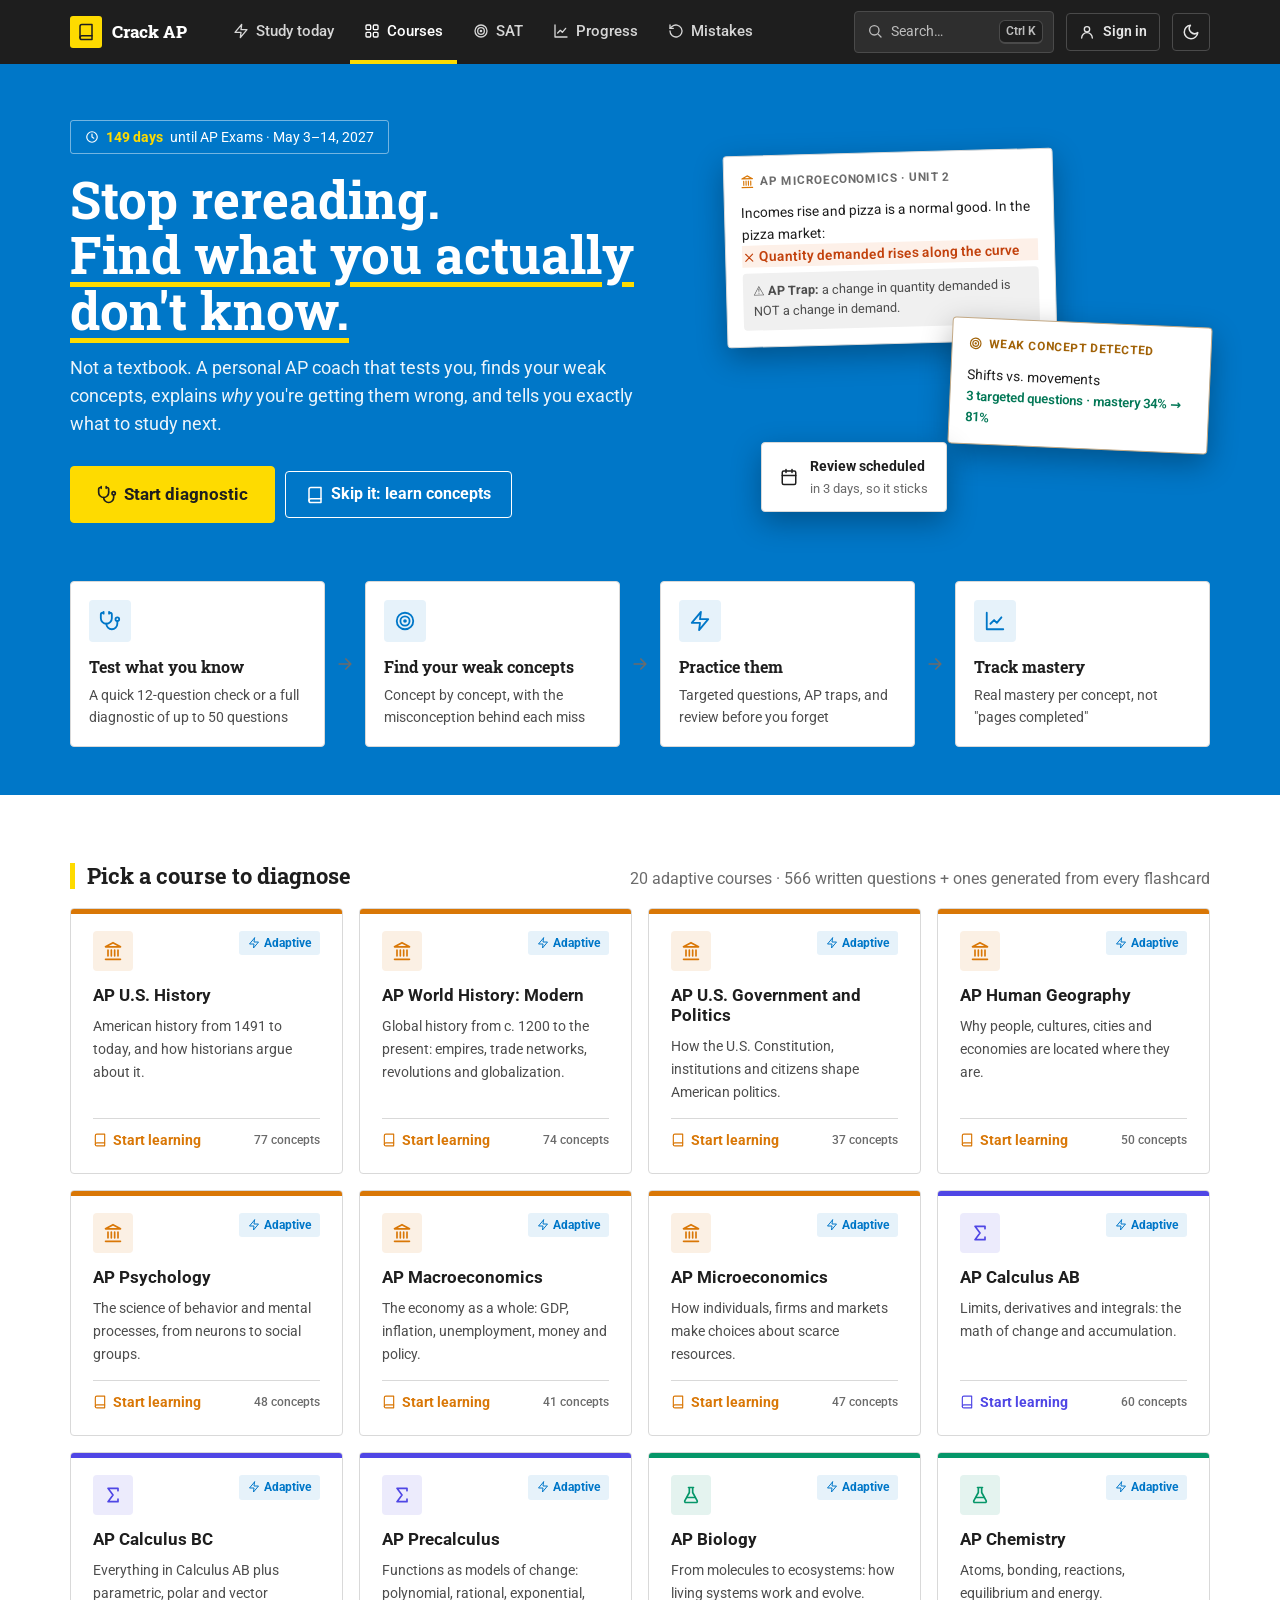
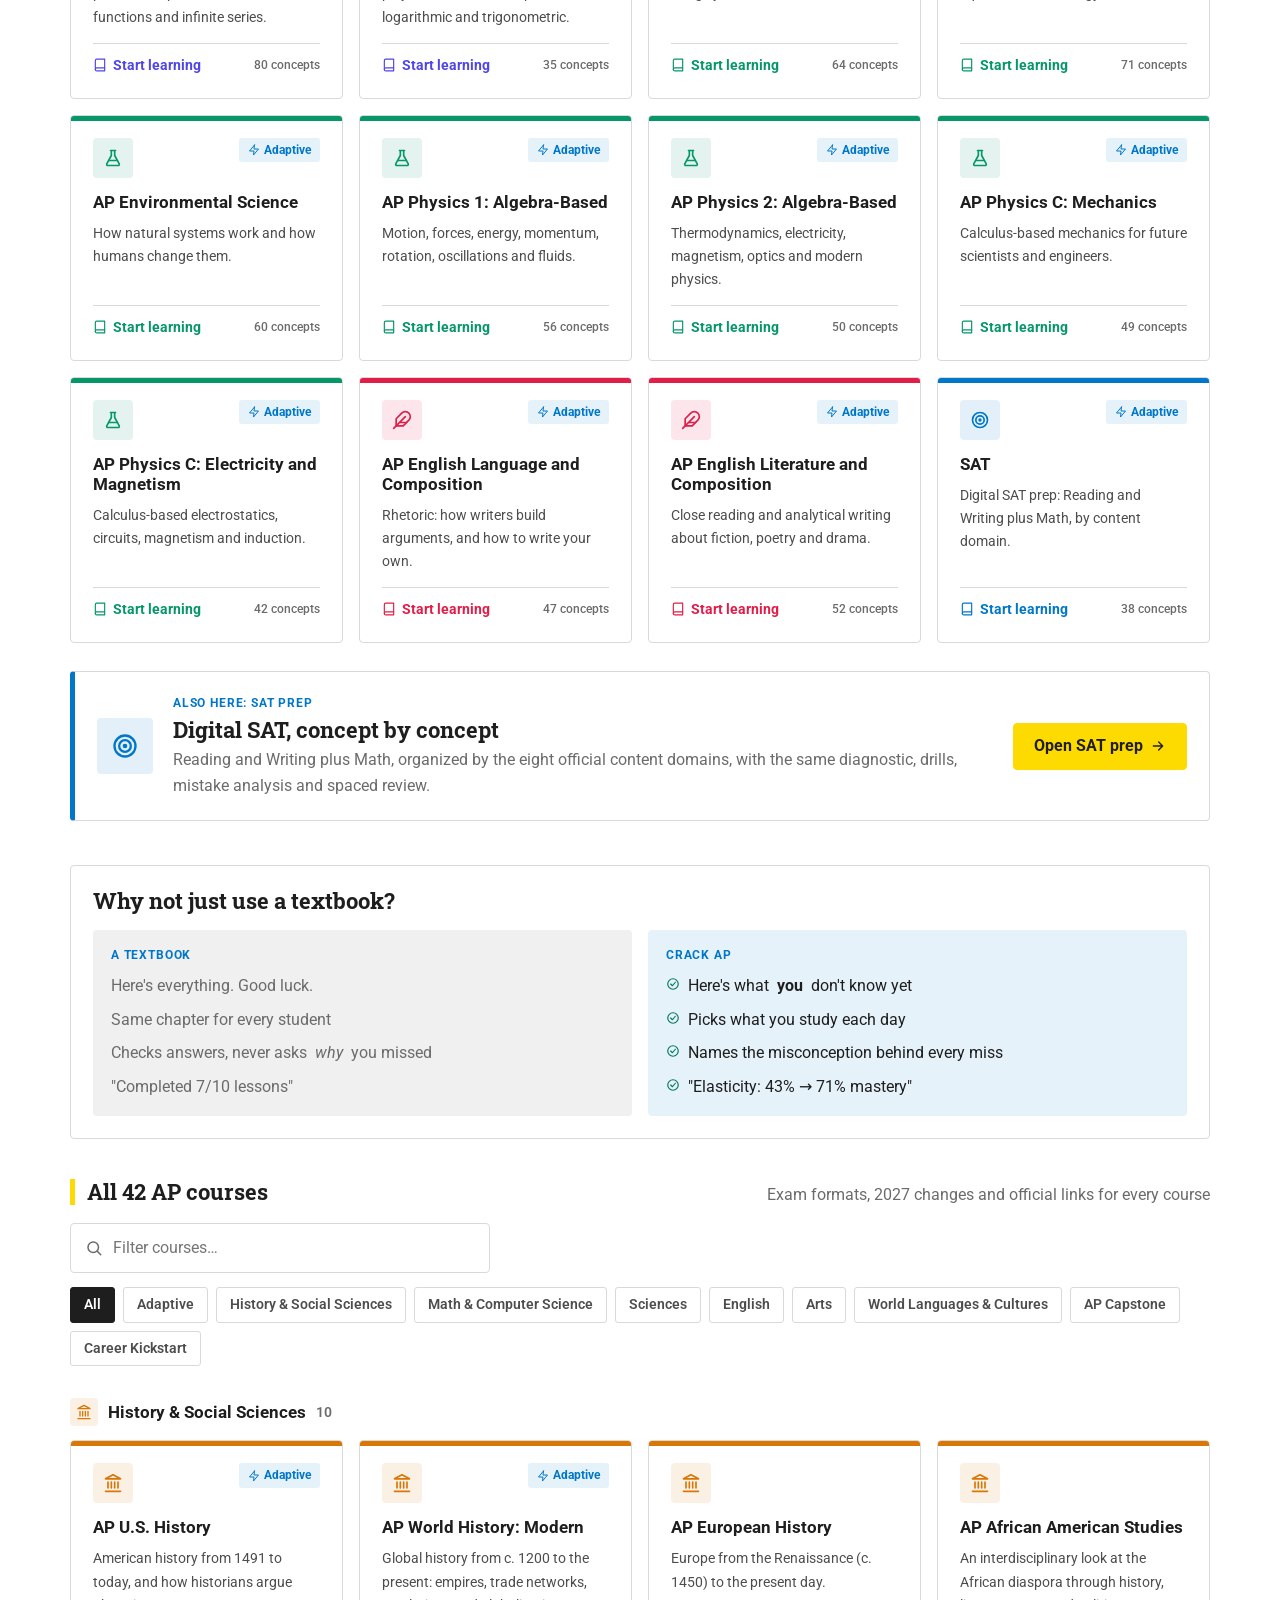
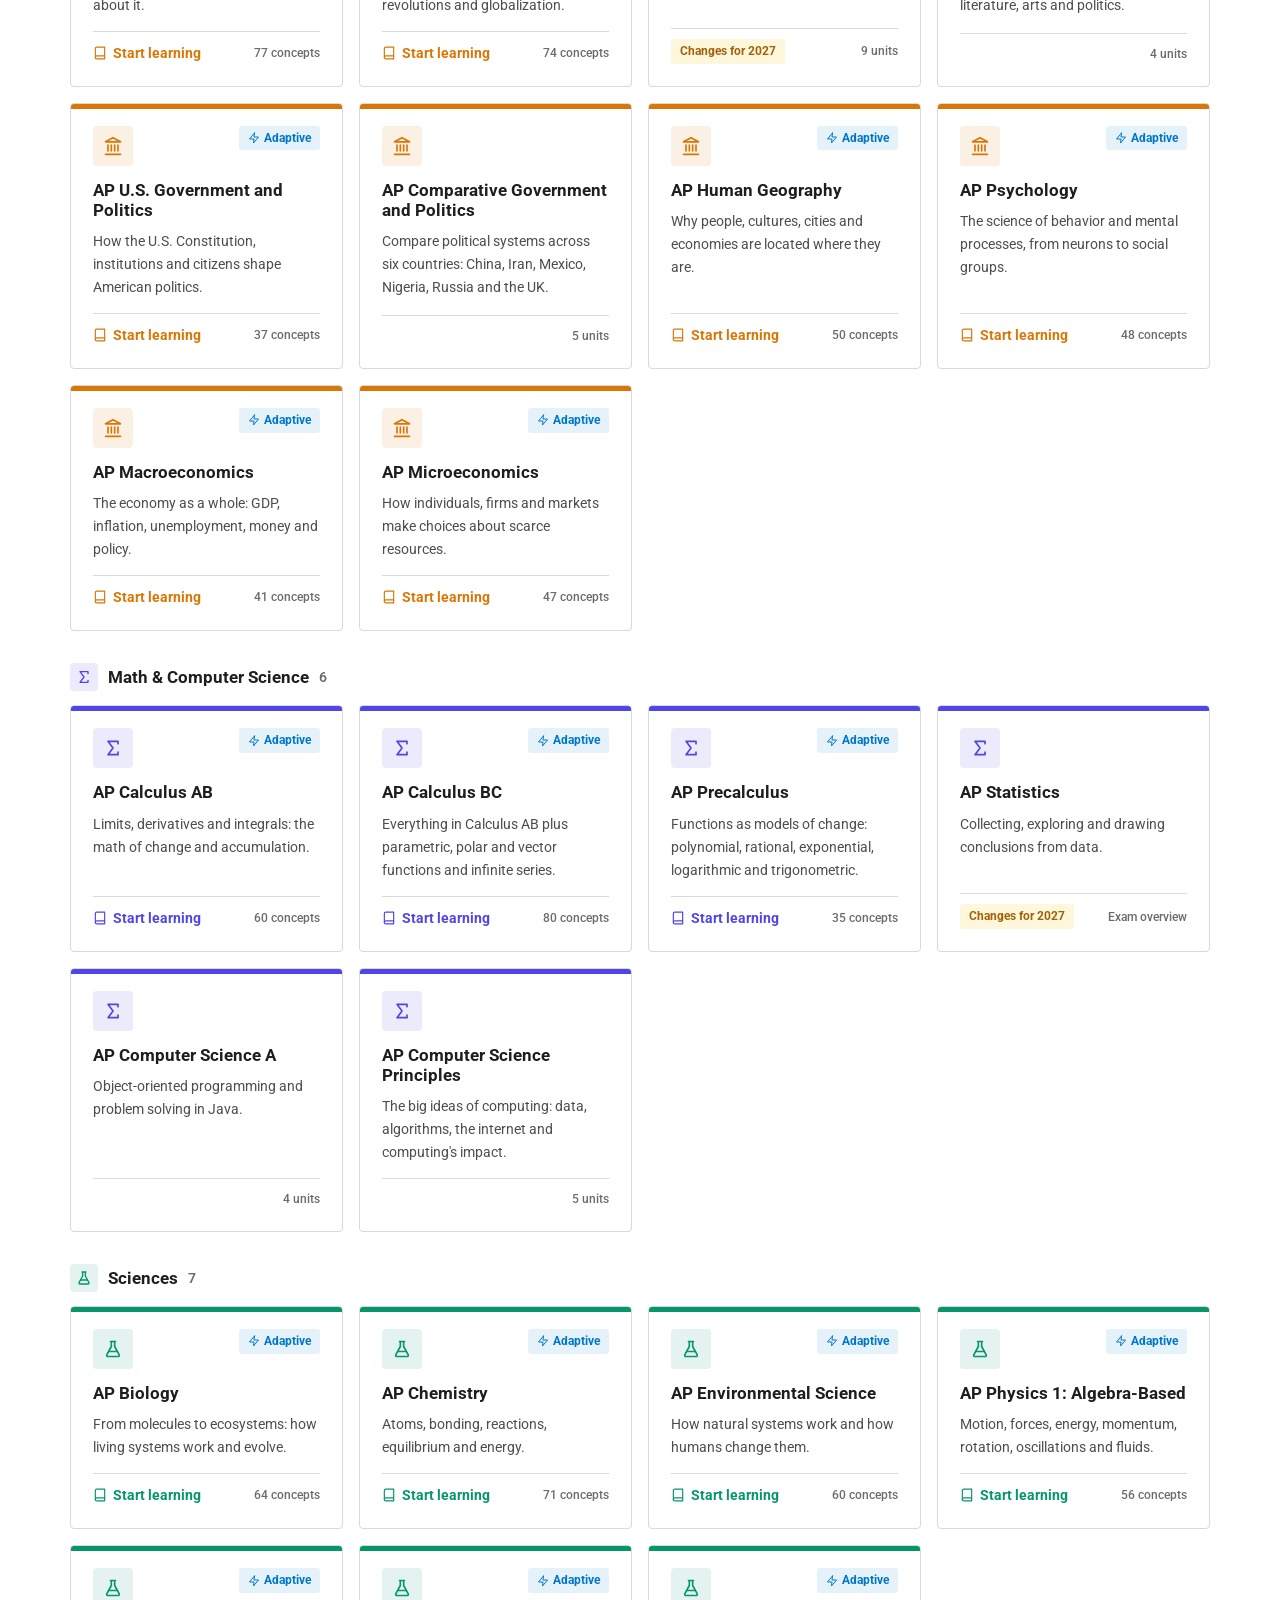
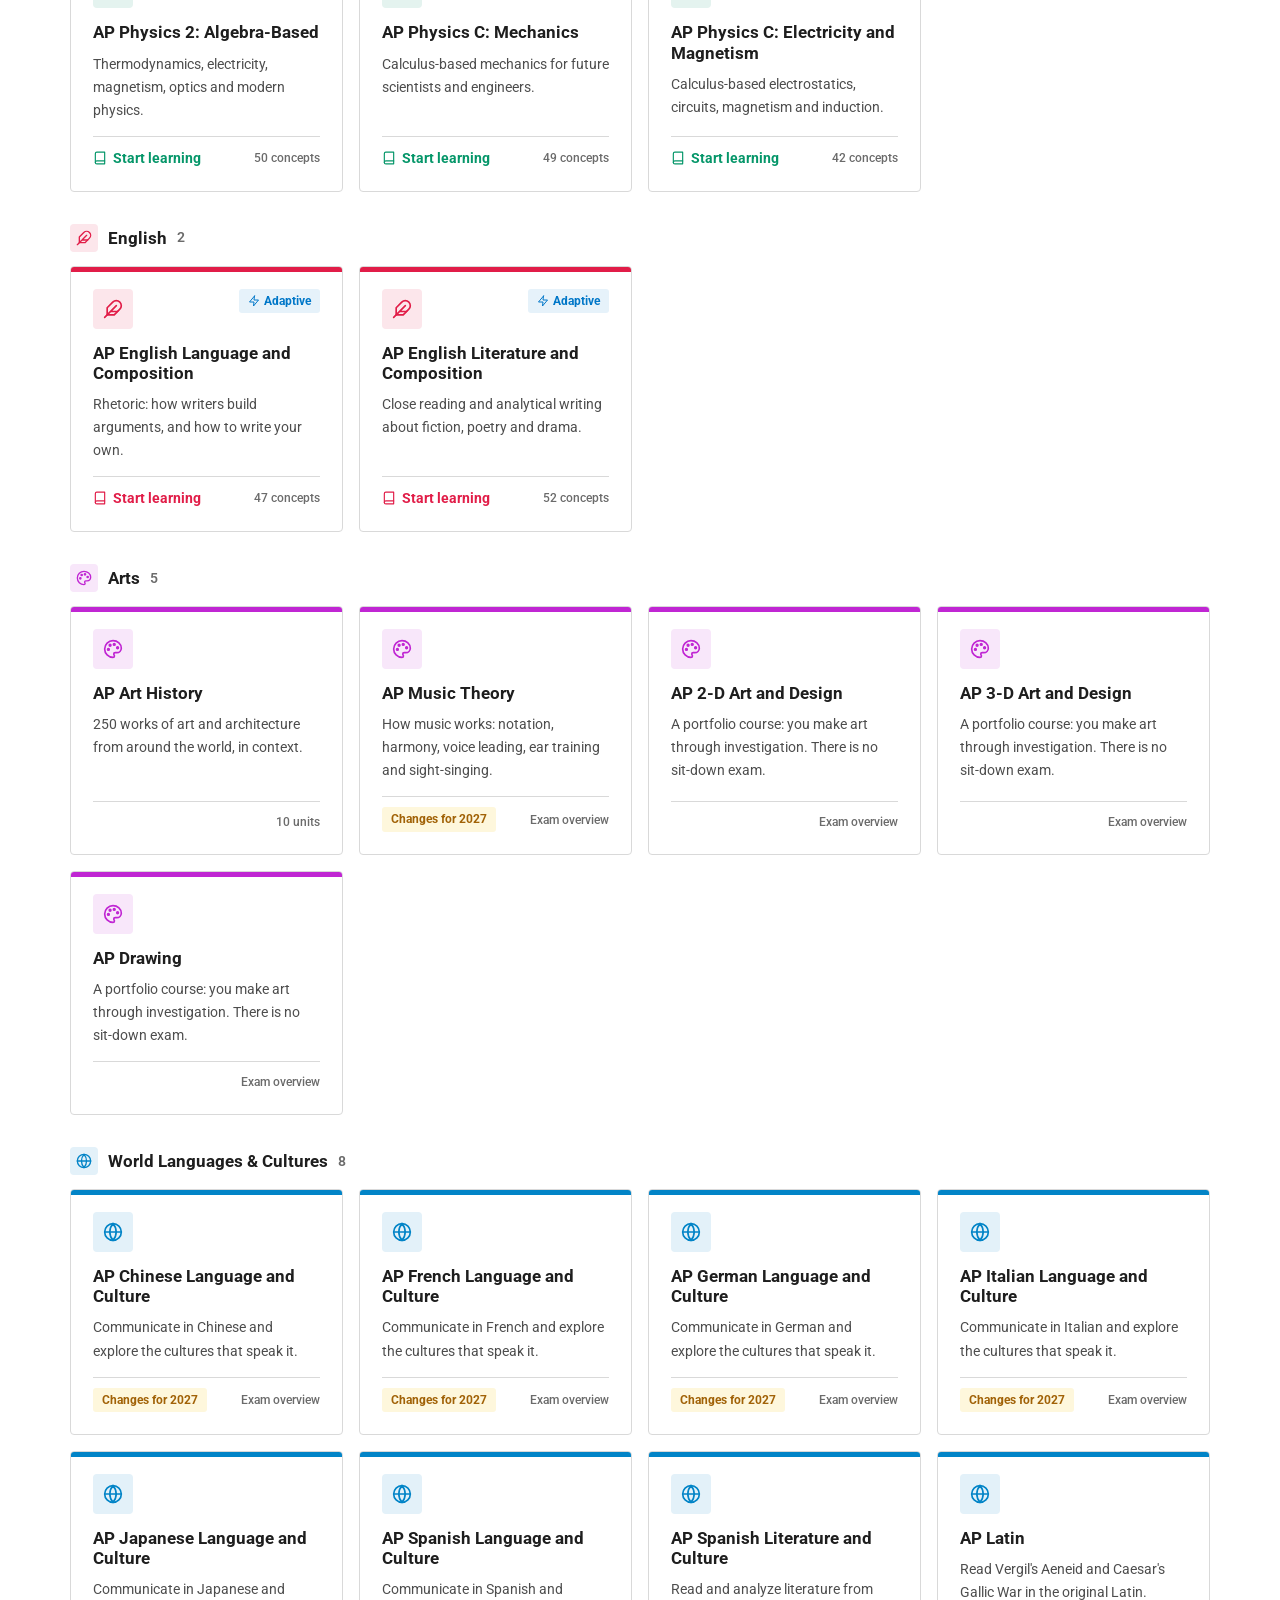
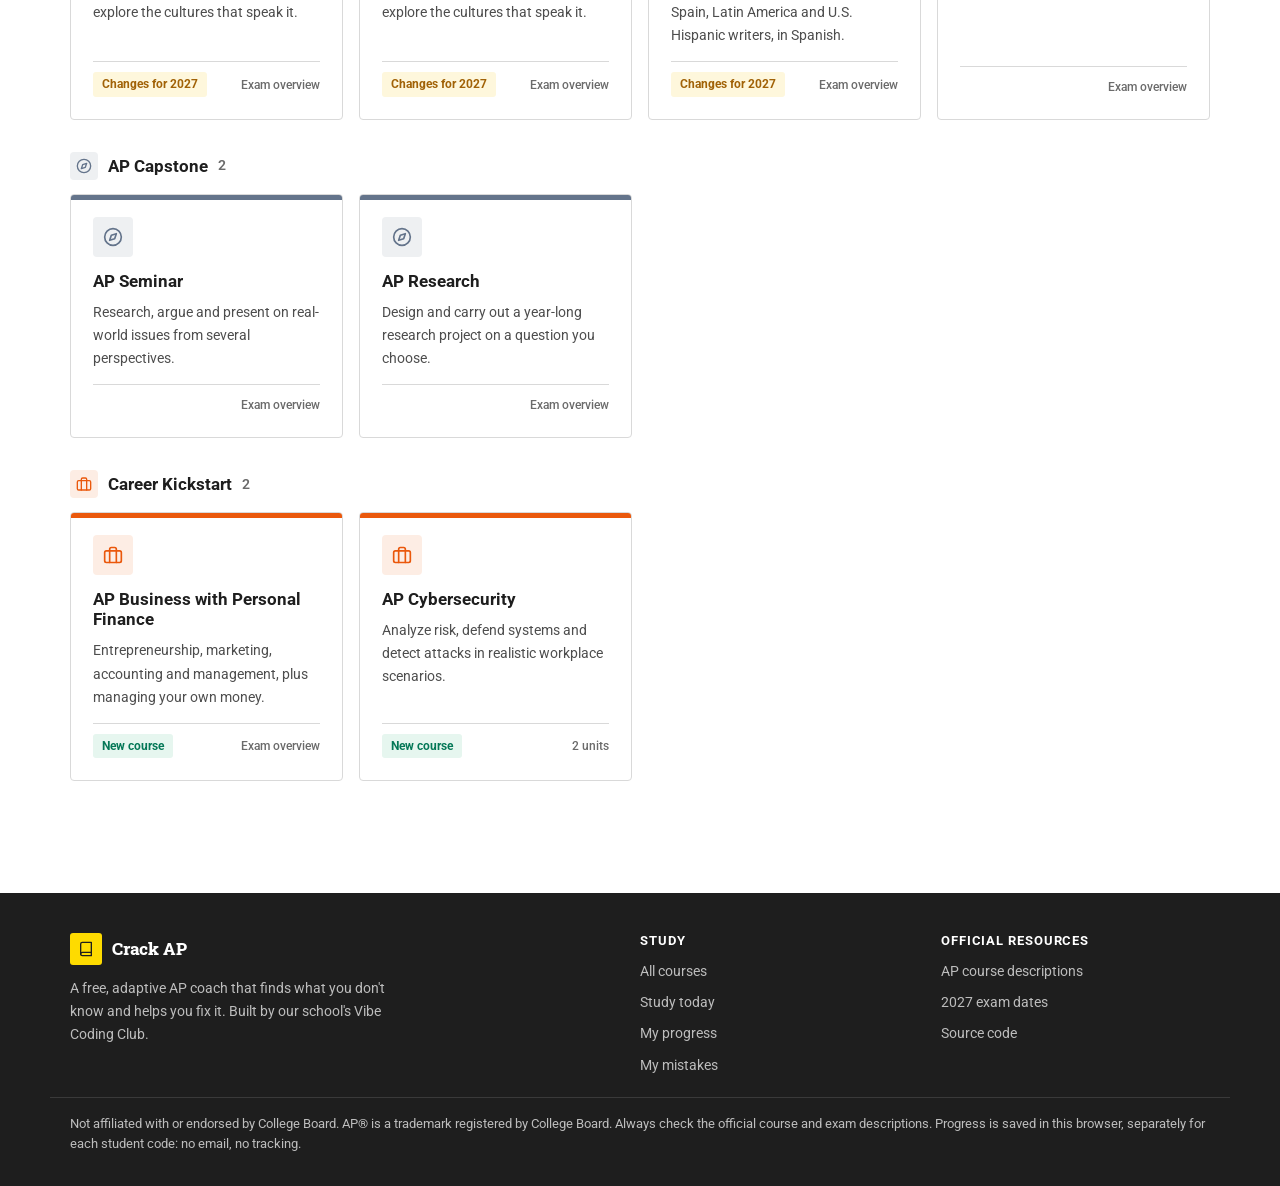
==== commit 84d75874: "Add Human Geography, Environmental Science and English Literature Full adaptive guides in the same f" ====
--- a/index.html
+++ b/index.html
@@ -1209,7 +1209,7 @@
     ced: CED("ap-comparative-government-and-politics"), page: PAGE("ap-comparative-government-and-politics"),
   },
   {
-    id: "human-geography", name: "AP Human Geography", cat: "History & Social Sciences",
+    id: "human-geography", name: "AP Human Geography", cat: "History & Social Sciences", guide: true,
     blurb: "Why people, cultures, cities and economies are located where they are.",
     exam: [
       { name: "Multiple choice", detail: "60 questions · 60 min", weight: 50 },
@@ -1331,7 +1331,7 @@
     ced: CED("ap-chemistry"), page: PAGE("ap-chemistry"),
   },
   {
-    id: "environmental-science", name: "AP Environmental Science", cat: "Sciences",
+    id: "environmental-science", name: "AP Environmental Science", cat: "Sciences", guide: true,
     blurb: "How natural systems work and how humans change them.",
     exam: [
       { name: "Multiple choice", detail: "80 questions · 90 min", weight: 60 },
@@ -1392,12 +1392,13 @@
     ced: CED("ap-english-language-and-composition"), page: PAGE("ap-english-language-and-composition"),
   },
   {
-    id: "english-literature", name: "AP English Literature and Composition", cat: "English",
+    id: "english-literature", name: "AP English Literature and Composition", cat: "English", guide: true,
     blurb: "Close reading and analytical writing about fiction, poetry and drama.",
     exam: [
       { name: "Multiple choice", detail: "55 questions · 60 min", weight: 45 },
       { name: "Free response", detail: "3 essays · 2 hr: poetry analysis, prose analysis, literary argument", weight: 55 },
     ],
+    units: ["Short Fiction I", "Poetry I", "Longer Fiction or Drama I", "Short Fiction II", "Poetry II", "Longer Fiction or Drama II", "Short Fiction III", "Poetry III", "Longer Fiction or Drama III"],
     ced: CED("ap-english-literature-and-composition"), page: PAGE("ap-english-literature-and-composition"),
   },
 
@@ -3511,6 +3512,1720 @@
           "Each body paragraph is organized around a claim, not a single source.",
           "Plans to use at least 3 sources, with specific roles (e.g. the chart as data, the op-ed as a counterargument).",
           "Includes a plan to address an opposing source.",
+        ],
+      },
+    },
+  ],
+};
+
+</script>
+<script>/* content/english-literature.js */
+window.AP_CONTENT = window.AP_CONTENT || {};
+window.AP_CONTENT["english-literature"] = {
+  intro: "The course cycles three times through short fiction, poetry, and longer fiction or drama, building six skills each time: character, setting, structure, narration, figurative language, and literary argument. The exam has 55 multiple-choice questions on passages and three essays: poetry analysis, prose analysis, and a literary argument about a work you choose. All practice passages here are original.",
+  tips: [
+    "On essays, your thesis must make a defensible claim about MEANING, not just list devices. Ask: what does the author say about people, society or life?",
+    "Evidence plus commentary is where the points are. Every quotation needs sentences explaining how it supports your claim.",
+    "For the literary argument essay (Q3), prepare 3–4 works you know deeply (a tragedy, a novel with a complex narrator, a book about society). You can adapt them to almost any prompt.",
+    "In multiple choice, go back to the passage for every answer. The right answer is supported by specific lines; wrong answers often go too far.",
+    "Budget about 40 minutes per essay, including 5–8 minutes of reading and planning.",
+  ],
+  units: [
+    {
+      title: "Short Fiction I",
+      weightLabel: "Short fiction · foundations",
+      tldr: "Stories reveal meaning through characters, setting, plot structure and the narrator's point of view. A literary interpretation is a defensible claim about what a text means, supported by textual evidence.",
+      concepts: [
+        {
+          title: "Characterization",
+          simple: "Writers reveal characters through what they say, do and think, and how others react to them.",
+          detail: "Direct characterization tells us traits outright; indirect characterization shows them through speech, actions, thoughts, appearance and others' reactions. Look for details the author chose to include and what they suggest.",
+        },
+        {
+          title: "Character perspective and values",
+          simple: "A character's background and values shape how they see events.",
+          detail: "Characters interpret events through their own experiences, beliefs and desires. Contrasts between how characters see the same event reveal their values and create conflict.",
+        },
+        {
+          title: "Setting",
+          simple: "Setting is the time, place and social environment of a story.",
+          detail: "Setting creates mood, reflects characters' situations, and can shape conflict. A decaying house might mirror a family's decline; a strict social setting can pressure characters.",
+          example: "\"The house had outlived three owners and would outlive her too, she thought, pressing a thumb into the soft rot of the windowsill.\" The decaying house mirrors her sense of mortality.",
+        },
+        {
+          title: "Plot structure",
+          simple: "Plot is the sequence of events, usually built around a conflict.",
+          detail: "Exposition, rising action, climax, falling action and resolution. Conflict can be internal (within a character) or external (with another person, society or nature). The order of events shapes suspense and emphasis.",
+        },
+        {
+          title: "Narrator and point of view",
+          simple: "Who tells the story, and how much they know, shapes what readers learn.",
+          detail: "First-person narrators are limited to their own perspective. Third-person limited follows one character's thoughts; third-person omniscient knows everyone's. The narrator's position creates distance or closeness to characters.",
+        },
+        {
+          title: "Making a defensible interpretation",
+          simple: "An interpretation is an arguable claim about what a text means.",
+          detail: "A strong claim goes beyond summary to explain what the story suggests about people or life. It must be defensible (supported by the text) and arguable (a reasonable reader could disagree).",
+        },
+        {
+          title: "Using textual evidence",
+          simple: "Support every claim with specific details from the text, and explain them.",
+          detail: "Choose evidence that directly supports your point. Short, embedded quotations work best. Commentary explains how the evidence supports your interpretation; without it, evidence doesn't earn points.",
+        },
+      ],
+      terms: [
+        ["Indirect characterization", "Revealing a character through speech, actions, thoughts or others' reactions."],
+        ["Setting", "The time, place and social environment of a story."],
+        ["Exposition", "The opening of a story that introduces characters and setting."],
+        ["Internal conflict", "A struggle within a character's own mind."],
+        ["Third-person limited", "A narrator who knows the thoughts of only one character."],
+        ["Interpretation", "A defensible claim about a text's meaning."],
+        ["Commentary", "Explanation of how evidence supports a claim."],
+      ],
+      mistakes: [
+        "Summarizing the plot instead of interpreting its meaning.",
+        "Dropping in a quotation without explaining it.",
+      ],
+      questions: [
+        { q: "\"Margaret straightened the photographs on the mantel every morning, though no one had visited in years.\"\n\nThis detail most strongly suggests that Margaret", choices: ["is expecting guests soon", "holds on to routines and appearances despite her isolation", "dislikes the photographs", "has just moved into the house"], answer: 1, explain: "The daily ritual, despite no visitors, reveals her attachment to order and the past in the face of loneliness." },
+        { q: "A story is told by a narrator who reports only what one character, Leo, sees, thinks and feels. The point of view is", choices: ["first person", "third-person limited", "third-person omniscient", "second person"], answer: 1, explain: "Third-person limited follows one character's inner life using \"he/she.\"" },
+        { q: "Which statement is the most defensible interpretation of a story in which a boy lies to protect his sister and is punished?", choices: ["The boy lies to his parents.", "The story suggests that loyalty can require sacrificing one's own interests.", "The story has a boy and his sister.", "Lying is always wrong."], answer: 1, explain: "It makes an arguable claim about meaning that the events support." },
+        { q: "\"The rain had not stopped for eleven days, and the river crept up the steps of the church like a patient creditor.\"\n\nThe setting primarily creates a sense of", choices: ["celebration", "slow, inescapable threat", "peaceful calm", "confusion about the time period"], answer: 1, explain: "Endless rain and the river \"creeping\" like someone collecting a debt suggest a gradual, unavoidable danger." },
+      ],
+      frq: {
+        prompt: "Prose analysis practice: In an original passage, a young woman returns to her childhood home after her father's death and finds her old room unchanged.\nWrite a thesis and plan for an essay analyzing how the author uses setting to convey the woman's complex feelings about her past.",
+        points: [
+          "A defensible thesis about complex feelings (e.g., comfort mixed with grief or confinement).",
+          "Evidence: specific details of the room (objects, light, dust) that carry emotional meaning.",
+          "Commentary: explains how each setting detail reflects her mixed emotions, not just what it is.",
+          "Line of reasoning: body paragraphs build toward the overall interpretation.",
+        ],
+      },
+    },
+    {
+      title: "Poetry I",
+      weightLabel: "Poetry · foundations",
+      tldr: "Poems create meaning through a speaker, the arrangement of lines and stanzas, precise word choice, and comparisons like simile and metaphor. Close reading examines how these choices work together.",
+      concepts: [
+        {
+          title: "The speaker",
+          simple: "The speaker is the voice in a poem, which isn't necessarily the poet.",
+          detail: "Identify who is speaking, to whom, and in what situation. The speaker's attitude (tone) toward the subject shapes the poem's meaning.",
+        },
+        {
+          title: "Lines and stanzas",
+          simple: "How a poem is divided into lines and stanzas affects rhythm and emphasis.",
+          detail: "Line breaks create pauses and emphasize words at the end or start of lines. Stanzas group ideas like paragraphs. A change in stanza pattern can signal a shift in thought.",
+        },
+        {
+          title: "Diction and connotation",
+          simple: "Poets choose words carefully for their associations as well as their meanings.",
+          detail: "Connotation is the emotional association of a word (\"home\" vs. \"house\"). Diction can be formal, informal, concrete or abstract. Look for word patterns that build a tone or theme.",
+        },
+        {
+          title: "Simile and metaphor",
+          simple: "Comparisons help readers see one thing in terms of another.",
+          detail: "A simile compares using \"like\" or \"as\"; a metaphor makes the comparison directly. Analyze what qualities are transferred from one thing to the other and why.",
+          example: "\"Grief is a house with no doors\" suggests grief traps you with no way out.",
+        },
+        {
+          title: "Imagery",
+          simple: "Imagery is language that appeals to the senses.",
+          detail: "Visual, auditory, tactile, olfactory and gustatory images make experiences vivid. Patterns of imagery (light and dark, growth and decay) often support a poem's meaning.",
+        },
+        {
+          title: "Contrasts and shifts",
+          simple: "Poems often change direction, and the shift is key to meaning.",
+          detail: "Shifts in tone, speaker, time or imagery often appear after words like \"but\" or \"yet,\" or at a new stanza. Contrasts between ideas (youth and age, hope and despair) create tension.",
+        },
+      ],
+      terms: [
+        ["Speaker", "The voice that speaks in a poem."],
+        ["Stanza", "A group of lines in a poem, like a paragraph."],
+        ["Connotation", "The emotional associations of a word."],
+        ["Simile", "A comparison using \"like\" or \"as.\""],
+        ["Metaphor", "A direct comparison without \"like\" or \"as.\""],
+        ["Imagery", "Language appealing to the senses."],
+      ],
+      mistakes: [
+        "Assuming the speaker is the poet.",
+        "Naming a metaphor without explaining what it suggests.",
+      ],
+      questions: [
+        { q: "\"My father's hands were maps / of every field he'd ever lost.\"\n\nThe metaphor suggests that the father's hands", choices: ["are used to read maps", "show a record of hardship and failure", "are unusually large", "belong to a geographer"], answer: 1, explain: "Hands as maps of lost fields suggest his life's struggles are written on his body." },
+        { q: "Which word choice gives the most negative connotation to a small home?", choices: ["cozy", "snug", "cramped", "compact"], answer: 2, explain: "\"Cramped\" suggests discomfort; the others are neutral or positive." },
+        { q: "A poem describes summer in bright, warm images for two stanzas, then begins the third with \"But now the frost...\" This most likely signals", choices: ["a shift in tone or time", "a new speaker who disagrees", "the poem's title", "a repeated refrain"], answer: 0, explain: "\"But\" plus a new image pattern signals a shift in tone or time." },
+        { q: "The speaker of a poem is best described as", choices: ["always the poet", "the voice that speaks in the poem, which may differ from the poet", "the main character of a novel", "the reader"], answer: 1, explain: "Poets often create speakers who aren't themselves." },
+      ],
+      frq: {
+        prompt: "Poetry analysis practice: An original poem describes an old tree that has been cut down, moving from memories of climbing it to an image of the empty stump.\nWrite a thesis and two body paragraph plans analyzing how the poet uses imagery and structure to convey the speaker's complex response to loss.",
+        points: [
+          "A thesis naming the complex response (e.g., nostalgia mixed with acceptance) and the techniques.",
+          "Body 1: imagery of the living tree and childhood (sensory details) and their emotional effect.",
+          "Body 2: the structural shift to the stump and how it changes the tone.",
+          "Commentary connecting each technique to the speaker's feelings.",
+        ],
+      },
+    },
+    {
+      title: "Longer Fiction or Drama I",
+      weightLabel: "Novels and plays · foundations",
+      tldr: "Longer works develop characters, conflicts and themes over time. Plays rely on dialogue and structure; novels can develop complex narration and social settings. Literary argument essays need a thesis about the whole work.",
+      concepts: [
+        {
+          title: "Character motivation and complexity",
+          simple: "Complex characters have mixed or conflicting motivations.",
+          detail: "Characters in long works often want contradictory things or change over time. Explaining WHY a character acts reveals deeper meaning. Tensions within a character are rich material for essays.",
+        },
+        {
+          title: "Setting and social context",
+          simple: "The society in which characters live shapes their choices and conflicts.",
+          detail: "Class, gender roles, religion and historical moment can limit or pressure characters. Authors often use setting to critique social values.",
+        },
+        {
+          title: "Dramatic structure",
+          simple: "Plays are organized into acts and scenes that build toward a climax.",
+          detail: "Drama relies on dialogue, stage directions, soliloquies (a character's thoughts spoken alone) and asides. Dramatic irony occurs when the audience knows something a character doesn't.",
+        },
+        {
+          title: "Theme across a whole work",
+          simple: "A theme is a message about life that develops throughout a work.",
+          detail: "A theme is a complete idea (\"Ambition can destroy the relationships it was meant to serve\"), not a single word (\"ambition\"). Trace how it develops through characters, conflicts and symbols.",
+        },
+        {
+          title: "Conflict and its resolution",
+          simple: "How conflicts resolve, or don't, shapes a work's meaning.",
+          detail: "Conflicts can be resolved, left open, or resolved at a great cost. An ambiguous ending invites multiple interpretations.",
+        },
+        {
+          title: "Writing a literary argument thesis",
+          simple: "For Q3, choose a work and argue how an element in it contributes to meaning.",
+          detail: "The prompt gives a literary idea (e.g., a character torn between duty and desire). Choose a work that fits, and write a thesis explaining how that idea contributes to the meaning of the WHOLE work.",
+        },
+      ],
+      terms: [
+        ["Soliloquy", "A speech in which a character alone on stage reveals their thoughts."],
+        ["Dramatic irony", "When the audience knows something a character doesn't."],
+        ["Theme", "A message about life developed through a work."],
+        ["Motivation", "The reasons behind a character's actions."],
+        ["Social context", "The society and time that shape a work and its characters."],
+        ["Aside", "A brief remark to the audience that other characters don't hear."],
+      ],
+      mistakes: [
+        "Stating a theme as one word instead of a complete idea.",
+        "Summarizing the plot of the chosen work in Q3 instead of arguing about its meaning.",
+      ],
+      questions: [
+        { q: "In a play, the audience knows a letter has been forged, but the main character believes it is real. This is", choices: ["verbal irony", "situational irony", "dramatic irony", "a soliloquy"], answer: 2, explain: "The audience knows something the character doesn't." },
+        { q: "Which statement is a theme, rather than a topic?", choices: ["Jealousy", "Family and loyalty", "Jealousy can turn love into a destructive force", "The main character"], answer: 2, explain: "A theme is a complete statement about life." },
+        { q: "A character alone on stage speaks her thoughts about whether to betray a friend. This is a", choices: ["dialogue", "soliloquy", "stage direction", "chorus"], answer: 1, explain: "A soliloquy reveals inner thoughts to the audience while alone." },
+        { q: "A novel set in a rigid class society shows a servant who cannot marry the person she loves. The setting mainly functions to", choices: ["provide a pleasant backdrop", "create social pressures that drive the central conflict", "confuse the time period", "introduce comic relief"], answer: 1, explain: "The class system creates the obstacle at the heart of the conflict." },
+      ],
+      frq: {
+        prompt: "Literary argument practice: \"Many works feature a character who must choose between personal desire and responsibility to others.\"\nChoose a novel or play and write a thesis and outline explaining how this choice contributes to the meaning of the work as a whole.",
+        points: [
+          "A thesis naming the work and the character's choice, and explaining how it contributes to the work's meaning.",
+          "Two or more body paragraphs with specific evidence (events, details, quotations) from the work.",
+          "Commentary connecting the evidence to the larger meaning, not just retelling plot.",
+        ],
+      },
+    },
+    {
+      title: "Short Fiction II",
+      weightLabel: "Short fiction · deeper",
+      tldr: "Characters change or stay the same, and foils highlight their traits. Setting can become symbolic. Nonchronological structures and the narrator's distance and tone shape meaning, and essays need a clear line of reasoning.",
+      concepts: [
+        {
+          title: "Dynamic and static characters",
+          simple: "Dynamic characters change; static characters stay the same.",
+          detail: "A character's change (or failure to change) often carries the story's meaning. Epiphanies are sudden moments of realization. Foils are characters who contrast with another to highlight their traits.",
+        },
+        {
+          title: "Setting as symbol and mood",
+          simple: "Setting details can carry symbolic meaning and create atmosphere.",
+          detail: "A storm might mirror inner turmoil; a locked garden might symbolize lost innocence. Mood is the feeling the setting creates for the reader.",
+        },
+        {
+          title: "Nonchronological structure",
+          simple: "Stories don't always tell events in order, and the order matters.",
+          detail: "Flashbacks reveal past events; foreshadowing hints at future ones; in medias res starts in the middle of action. Rearranging time controls suspense and emphasizes connections between past and present.",
+        },
+        {
+          title: "Narrative distance and tone",
+          simple: "How close the narrator stays to characters, and the narrator's attitude, shape our response.",
+          detail: "A detached narrator can make tragic events feel cold or ironic; a close narrator invites sympathy. Tone words should be precise: wry, detached, tender, sardonic, reverent.",
+        },
+        {
+          title: "Symbols",
+          simple: "A symbol is an object, person or event that stands for a larger idea.",
+          detail: "Symbols gain meaning from repetition and context. Explain what the symbol represents AND how it develops or changes through the story.",
+        },
+        {
+          title: "Line of reasoning in essays",
+          simple: "Each body paragraph should build logically toward your thesis.",
+          detail: "Organize paragraphs by ideas, not by device. Topic sentences state claims that support the thesis. Transitions show how each paragraph adds to the argument.",
+        },
+      ],
+      terms: [
+        ["Dynamic character", "A character who changes significantly."],
+        ["Foil", "A character who contrasts with another to highlight traits."],
+        ["Epiphany", "A sudden moment of insight or realization."],
+        ["Flashback", "A scene that interrupts the present to show past events."],
+        ["Foreshadowing", "Hints about events to come."],
+        ["Symbol", "Something concrete that represents a larger idea."],
+        ["Mood", "The feeling a text creates in the reader."],
+      ],
+      mistakes: [
+        "Naming a symbol without explaining how its meaning develops.",
+        "Organizing essays device by device instead of idea by idea.",
+      ],
+      questions: [
+        { q: "Two brothers appear in a story: one is reckless and generous, the other cautious and stingy. The second brother mainly serves as a", choices: ["narrator", "foil", "flat antagonist only", "symbol of nature"], answer: 1, explain: "A foil contrasts with another character to highlight their traits." },
+        { q: "A story opens with a funeral, then jumps back twenty years to show how the friendship began. This structure mainly", choices: ["confuses the reader on purpose", "makes the reader view the past in light of the known ending", "hides the ending", "shows the story is set in the future"], answer: 1, explain: "Starting with the funeral colors every earlier scene with the knowledge of loss." },
+        { q: "\"The narrator describes the family's ruin in calm, precise sentences, noting the price of every lost possession.\"\n\nThe narrator's tone is best described as", choices: ["hysterical", "detached", "joyful", "confused"], answer: 1, explain: "Calm precision about ruin suggests emotional distance." },
+        { q: "A cracked mirror appears in three scenes, each time as a character's marriage worsens. The mirror most likely symbolizes", choices: ["wealth", "the deteriorating relationship", "vanity only", "the setting's time period"], answer: 1, explain: "Its repeated appearance alongside the marriage's decline links it to the broken relationship." },
+      ],
+      frq: {
+        prompt: "Prose analysis practice: In an original story, a man who has avoided his estranged brother for years sees him across a train platform and must decide whether to call out.\nWrite a thesis analyzing how the author uses structure (flashback) and narrative perspective to convey the man's conflicted feelings.",
+        points: [
+          "A thesis about his complex feelings (longing and pride, regret and fear) and the techniques.",
+          "Evidence from flashbacks and how they deepen the present moment.",
+          "Evidence of narrative perspective (close third person, inner thoughts) and its effect.",
+          "A clear line of reasoning connecting paragraphs to the thesis.",
+        ],
+      },
+    },
+    {
+      title: "Poetry II",
+      weightLabel: "Poetry · deeper",
+      tldr: "Poetic forms, rhyme and meter create patterns that shape meaning. Extended metaphors, symbols and allusions carry complex ideas. Tone shifts, like a sonnet's volta, reveal a speaker's changing thoughts.",
+      concepts: [
+        {
+          title: "Poetic forms",
+          simple: "Forms like the sonnet and villanelle have rules that shape a poem's meaning.",
+          detail: "Shakespearean sonnet: 14 lines, three quatrains and a final couplet. Petrarchan sonnet: an octave and a sestet with a turn (volta). Villanelle: 19 lines with two repeating refrains. Free verse has no fixed pattern. Ask why a poet chose or broke a form.",
+        },
+        {
+          title: "Rhyme and meter",
+          simple: "Patterns of sound and rhythm create music and emphasis.",
+          detail: "Rhyme scheme is labeled with letters (ABAB). Meter is the pattern of stressed and unstressed syllables; iambic pentameter has five iambs (da-DUM) per line. Breaks in the pattern draw attention to key words.",
+        },
+        {
+          title: "Extended metaphor and conceit",
+          simple: "An extended metaphor develops one comparison across many lines.",
+          detail: "A conceit is an elaborate, surprising extended metaphor (comparing lovers' souls to a drawing compass). Track how each part of the comparison adds meaning.",
+        },
+        {
+          title: "Symbol and allusion",
+          simple: "Symbols stand for larger ideas; allusions refer to other works or history.",
+          detail: "An allusion (to the Bible, mythology, history or other literature) brings that source's meaning into the poem. Explain what the reference adds, not just where it's from.",
+        },
+        {
+          title: "Tone and the volta",
+          simple: "A poem's tone can shift, especially at a turn called the volta.",
+          detail: "In sonnets the volta often comes at line 9 (Petrarchan) or the final couplet (Shakespearean). Identify the tone before and after and explain what the shift reveals.",
+        },
+        {
+          title: "Commentary in poetry essays",
+          simple: "Strong commentary explains how techniques create meaning, not just that they exist.",
+          detail: "Use the pattern: technique + example + effect + connection to the thesis. Avoid vague effects like \"this creates imagery.\" Say what the imagery makes the reader feel or understand.",
+        },
+      ],
+      terms: [
+        ["Sonnet", "A 14-line poem, often in iambic pentameter."],
+        ["Volta", "The turn or shift in a poem, especially a sonnet."],
+        ["Iambic pentameter", "A line of five iambs (unstressed-stressed pairs)."],
+        ["Villanelle", "A 19-line poem with two repeating refrains."],
+        ["Conceit", "An elaborate, surprising extended metaphor."],
+        ["Allusion", "A reference to another work, person or event."],
+        ["Free verse", "Poetry without regular rhyme or meter."],
+      ],
+      mistakes: [
+        "Labeling a rhyme scheme without explaining its effect.",
+        "Identifying an allusion without explaining what it contributes.",
+      ],
+      questions: [
+        { q: "A 14-line poem with three quatrains and a rhyming couplet at the end is a", choices: ["villanelle", "Petrarchan sonnet", "Shakespearean sonnet", "free-verse poem"], answer: 2, explain: "Three quatrains plus a couplet is the Shakespearean form." },
+        { q: "In a sonnet, the volta is", choices: ["the rhyme scheme", "the turn or shift in thought", "the first line", "a repeated refrain"], answer: 1, explain: "The volta marks a change in argument or tone." },
+        { q: "A poem calls a flood \"the second coming of Noah's rain.\" This is an example of", choices: ["an allusion", "a sonnet", "enjambment", "iambic pentameter"], answer: 0, explain: "It refers to the biblical flood story." },
+        { q: "Which commentary best explains a technique's effect?", choices: ["The poet uses a simile in line 4.", "Line 4 has imagery.", "The simile comparing memory to smoke shows how the speaker's past is slipping away despite her efforts to hold it.", "There are many literary devices in this poem."], answer: 2, explain: "It names the technique and explains what it reveals." },
+      ],
+      frq: {
+        prompt: "Poetry analysis practice: An original Petrarchan sonnet praises a lover in the octave, then in the sestet admits that time will destroy her beauty.\nExplain how the volta shapes the poem's meaning, and plan a thesis about the speaker's complex attitude toward love and time.",
+        points: [
+          "Identify the volta at line 9 and the tone shift from admiration to melancholy or resignation.",
+          "A thesis about the complex attitude (love's intensity heightened by awareness of loss).",
+          "Evidence from both octave and sestet with commentary on how the contrast creates meaning.",
+        ],
+      },
+    },
+    {
+      title: "Longer Fiction or Drama II",
+      weightLabel: "Novels and plays · deeper",
+      tldr: "Longer works use irony, contrasts between characters, and recurring motifs to build meaning. Narrators may be unreliable. Literary argument essays trace an idea through a whole work with specific evidence.",
+      concepts: [
+        {
+          title: "Types of irony",
+          simple: "Irony is a gap between expectation and reality.",
+          detail: "Verbal irony: saying the opposite of what one means. Situational irony: the outcome is the opposite of what's expected. Dramatic irony: the audience knows more than the characters. Irony often exposes hypocrisy or fate.",
+        },
+        {
+          title: "Character contrasts and relationships",
+          simple: "Relationships between characters reveal their values and the work's ideas.",
+          detail: "Pairs and groups of characters can represent competing values (tradition vs. change, duty vs. desire). How relationships change can mark a work's central development.",
+        },
+        {
+          title: "Motifs",
+          simple: "A motif is a recurring image, idea or object that develops a theme.",
+          detail: "Motifs (blood, light and darkness, water, clocks) gather meaning through repetition. Tracing a motif across a novel or play shows how the theme develops.",
+        },
+        {
+          title: "Unreliable narration",
+          simple: "Some narrators can't be fully trusted, and readers must read between the lines.",
+          detail: "Narrators may be biased, self-deceiving, naive or mentally unstable. Clues include contradictions, other characters' reactions, and gaps between what they say and what happens. The gap reveals the author's critique.",
+        },
+        {
+          title: "Tension and conflict in long works",
+          simple: "Multiple conflicts build tension and reveal character.",
+          detail: "Subplots can echo or contrast with the main plot. Rising tension across acts or chapters leads to a climax where values collide.",
+        },
+        {
+          title: "Evidence from a whole work (Q3)",
+          simple: "For the literary argument essay, use specific moments from across the work.",
+          detail: "Pick evidence from the beginning, middle and end to show development. Paraphrase specific events precisely; exact quotations aren't required. Always connect evidence to the prompt's idea and the work's meaning.",
+        },
+      ],
+      terms: [
+        ["Verbal irony", "Saying the opposite of what one means."],
+        ["Situational irony", "An outcome opposite to what was expected."],
+        ["Motif", "A recurring element that develops a theme."],
+        ["Unreliable narrator", "A narrator whose account can't be fully trusted."],
+        ["Subplot", "A secondary storyline that supports the main plot."],
+        ["Climax", "The turning point of highest tension in a work."],
+      ],
+      mistakes: [
+        "Calling any unexpected event \"ironic\" without identifying the type.",
+        "Using evidence from only one scene in a literary argument essay.",
+      ],
+      questions: [
+        { q: "A fire station burns down. This is an example of", choices: ["verbal irony", "situational irony", "dramatic irony", "foreshadowing"], answer: 1, explain: "The outcome is the opposite of what we'd expect." },
+        { q: "A narrator insists he is calm and reasonable while describing increasingly paranoid actions. This narrator is best described as", choices: ["omniscient", "unreliable", "objective", "a foil"], answer: 1, explain: "The gap between his claims and his actions shows he can't be trusted." },
+        { q: "Images of broken clocks appear throughout a novel about a woman who refuses to move on after being abandoned. The clocks function as a", choices: ["motif representing time frozen by grief", "flashback", "subplot", "verbal irony"], answer: 0, explain: "The recurring stopped clocks develop the theme of being trapped in the past." },
+        { q: "In a literary argument essay, the strongest evidence usually comes from", choices: ["a plot summary of the whole book", "specific moments across the work that show development", "the author's biography", "a single quotation from the first page"], answer: 1, explain: "Specific moments from across the work show how an idea develops." },
+      ],
+      frq: {
+        prompt: "Literary argument practice: \"In many works, a character's pride leads to their downfall.\"\nChoose a work and outline an essay explaining how the character's pride contributes to the meaning of the work as a whole.",
+        points: [
+          "Thesis: names the work and explains what the character's prideful downfall reveals about the work's meaning.",
+          "Evidence from early, middle and late in the work showing how pride develops and causes harm.",
+          "Commentary connecting the downfall to a broader idea (e.g., the limits of human control or the cost of refusing to change).",
+        ],
+      },
+    },
+    {
+      title: "Short Fiction III",
+      weightLabel: "Short fiction · advanced",
+      tldr: "Advanced reading handles ambiguity, multiple interpretations, and how an author's style creates meaning. Strong essays show complexity, the heart of the sophistication point.",
+      concepts: [
+        {
+          title: "Ambiguity",
+          simple: "Some details or endings allow more than one meaning, on purpose.",
+          detail: "Ambiguity invites readers to weigh possibilities. Rather than choosing one reading, strong essays explain why the ambiguity matters to the work's meaning.",
+        },
+        {
+          title: "Multiple interpretations",
+          simple: "Texts can support several reasonable interpretations.",
+          detail: "Different critical lenses (psychological, social, feminist, historical) highlight different meanings. Acknowledging an alternative reading, then arguing for yours, shows sophistication.",
+        },
+        {
+          title: "Style and syntax",
+          simple: "An author's sentence structures create rhythm and emphasis.",
+          detail: "Long, winding sentences can mirror a character's racing thoughts; short, fragmented sentences can signal shock. Repetition, parallel structure and sentence length changes create effects worth analyzing.",
+        },
+        {
+          title: "Narrator bias and perspective",
+          simple: "Even a reliable narrator sees through a particular lens.",
+          detail: "Narrators' class, age, culture and emotions color their descriptions. Asking what a narrator notices or ignores reveals the author's larger meaning.",
+        },
+        {
+          title: "Complexity and the sophistication point",
+          simple: "Essays earn sophistication by exploring tensions and nuance in the text.",
+          detail: "Ways to show complexity: explore tensions within a character or theme, consider alternative interpretations, connect the text to a broader context, or use a vivid, controlled writing style throughout. Complexity must run through the whole essay, not appear in one sentence.",
+        },
+      ],
+      terms: [
+        ["Ambiguity", "Openness to more than one interpretation."],
+        ["Critical lens", "A perspective used to interpret literature, such as a feminist or historical lens."],
+        ["Syntax", "The arrangement of words in sentences."],
+        ["Parallelism", "Repeating grammatical structure for emphasis."],
+        ["Sophistication", "Essay complexity shown through nuance, tension or context."],
+      ],
+      mistakes: [
+        "Treating ambiguity as a flaw in the story instead of part of its meaning.",
+        "Trying to earn sophistication with one fancy sentence at the end.",
+      ],
+      questions: [
+        { q: "A story ends with a character walking toward a lit window, and the author never reveals whether she knocks. The most sophisticated response is to", choices: ["assume she knocks and ignore the uncertainty", "argue that the ambiguous ending reflects her unresolved choice between belonging and independence", "call the ending a mistake", "summarize the final paragraph"], answer: 1, explain: "It interprets the ambiguity as meaningful." },
+        { q: "\"She ran. Stopped. Turned. The house was gone.\"\n\nThe short sentences primarily create", choices: ["a calm, reflective mood", "a sense of shock and sudden realization", "humor", "a detailed description of the house"], answer: 1, explain: "Fragmented syntax mimics abrupt, stunned perception." },
+        { q: "Which approach best demonstrates complexity in a literary essay?", choices: ["Listing as many devices as possible", "Exploring a tension, such as a character who is both victim and cause of her suffering", "Retelling the whole plot", "Using long quotations"], answer: 1, explain: "Tension and nuance show sophisticated thinking." },
+        { q: "A story's narrator describes servants only by their tasks, never their names. This detail most likely reveals", choices: ["the narrator's class-based blindness toward the servants", "that the servants are unimportant to the plot", "a printing error", "the story's setting is futuristic"], answer: 0, explain: "What the narrator ignores reveals her biases, which the author may be critiquing." },
+      ],
+      frq: {
+        prompt: "Prose analysis practice: An original story is narrated by a proud grandmother describing her grandson's wedding, but small details suggest she is being quietly excluded by the family.\nPlan an essay that earns the sophistication point by analyzing the gap between the narrator's perception and reality.",
+        points: [
+          "A thesis about the complex gap between perception and reality and what it reveals (e.g., pride as self-protection).",
+          "Evidence of the narrator's claims alongside contradicting details.",
+          "Commentary exploring the tension (sympathy and irony at once), sustained throughout the essay.",
+        ],
+      },
+    },
+    {
+      title: "Poetry III",
+      weightLabel: "Poetry · advanced",
+      tldr: "Advanced poetry analysis handles ambiguity, sound devices, figures of speech like personification and apostrophe, and paradox. Timed poetry essays need efficient reading and a clear, complex thesis.",
+      concepts: [
+        {
+          title: "Ambiguity and multiple meanings in poems",
+          simple: "Words and images in poems can mean more than one thing at once.",
+          detail: "Puns, double meanings and unclear references enrich poems. A strong reading explains how both meanings work together.",
+        },
+        {
+          title: "Sound devices",
+          simple: "The sounds of words contribute to a poem's meaning and mood.",
+          detail: "Alliteration (repeated initial consonants), assonance (repeated vowels), consonance, and onomatopoeia create sound effects. Enjambment (a sentence running past a line break) creates momentum; caesura (a pause within a line) creates emphasis.",
+        },
+        {
+          title: "Personification and apostrophe",
+          simple: "Personification gives human traits to non-human things; apostrophe addresses someone absent or something non-human.",
+          detail: "\"O Death, where is thy sting?\" is apostrophe. Personification can make nature or ideas feel alive or threatening. Explain what the figure reveals about the speaker's feelings.",
+        },
+        {
+          title: "Paradox and juxtaposition",
+          simple: "Paradoxes seem contradictory but reveal truth; juxtaposition places contrasts side by side.",
+          detail: "A paradox like \"the loneliest crowd\" reveals a hidden truth. Juxtaposing images (a wedding and a funeral) creates tension and complexity.",
+        },
+        {
+          title: "Writing the timed poetry essay",
+          simple: "Read the poem twice, identify the speaker's complex attitude, then write a focused thesis.",
+          detail: "First read: overall meaning and situation. Second read: shifts, patterns and key techniques. Thesis: the speaker's complex attitude plus how techniques convey it. Write two or three focused body paragraphs rather than covering everything.",
+        },
+      ],
+      terms: [
+        ["Alliteration", "Repetition of initial consonant sounds."],
+        ["Assonance", "Repetition of vowel sounds."],
+        ["Enjambment", "A sentence continuing beyond a line break."],
+        ["Caesura", "A pause within a line of poetry."],
+        ["Apostrophe", "Addressing an absent person or non-human thing."],
+        ["Paradox", "A seemingly contradictory statement that reveals a truth."],
+      ],
+      mistakes: [
+        "Spotting sound devices without linking them to meaning.",
+        "Trying to discuss every device instead of focusing on the most important ones.",
+      ],
+      questions: [
+        { q: "\"O quiet moon, why do you watch me grieve?\"\n\nThis line uses", choices: ["apostrophe", "enjambment", "caesura", "onomatopoeia"], answer: 0, explain: "The speaker addresses the moon directly." },
+        { q: "A line of poetry runs into the next without punctuation, carrying the sentence past the line break. This is", choices: ["caesura", "enjambment", "a couplet", "meter"], answer: 1, explain: "Enjambment continues a thought beyond the line break." },
+        { q: "\"I was never so alone as in that crowded room.\"\n\nThis line is an example of", choices: ["paradox", "allusion", "alliteration", "hyperbole only"], answer: 0, explain: "Being alone in a crowd seems contradictory but expresses a real truth about isolation." },
+        { q: "\"Slow, silent snow slid softly down.\"\n\nThe repeated \"s\" sounds mainly create", choices: ["a harsh, violent mood", "a hushed, gentle mood", "confusion about the speaker", "a shift in tone"], answer: 1, explain: "Soft sibilant alliteration mimics the quiet of falling snow." },
+      ],
+      frq: {
+        prompt: "Poetry analysis practice: An original poem addresses the speaker's childhood home directly (\"O house...\"), describing it with both love and resentment.\nWrite a thesis and plan analyzing how apostrophe and paradox convey the speaker's complex feelings.",
+        points: [
+          "A thesis naming the complex feelings (love and resentment) and the techniques.",
+          "Analysis of apostrophe: speaking to the house makes it a presence, like a person the speaker must confront.",
+          "Analysis of paradoxical images that hold both feelings at once.",
+          "Commentary tying the techniques to the speaker's unresolved relationship with the past.",
+        ],
+      },
+    },
+    {
+      title: "Longer Fiction or Drama III",
+      weightLabel: "Novels and plays · advanced",
+      tldr: "Advanced study of longer works examines tragic heroes and archetypes, social critique, and how complex themes develop. Success on the literary argument essay comes from choosing the right work and arguing with nuance.",
+      concepts: [
+        {
+          title: "Tragic heroes and archetypes",
+          simple: "Many long works use recurring character types and patterns.",
+          detail: "A tragic hero has a fatal flaw (hamartia), often pride (hubris), that leads to downfall; the audience feels catharsis. Archetypes (the mentor, the journey, the scapegoat) connect works across cultures.",
+        },
+        {
+          title: "Social critique",
+          simple: "Authors use characters and plots to criticize their societies.",
+          detail: "Works critique class systems, gender roles, racism, colonialism and more. Satire uses humor and exaggeration to expose flaws. Explain what the author criticizes and how the work makes that critique.",
+        },
+        {
+          title: "Complexity of theme",
+          simple: "Great works present themes with tensions and qualifications, not simple morals.",
+          detail: "Instead of \"ambition is bad,\" a complex theme might be \"ambition gives life purpose but, unchecked, destroys the relationships that make success meaningful.\" Show how the work complicates easy answers.",
+        },
+        {
+          title: "Choosing a work for Q3",
+          simple: "Pick a work you know well that clearly fits the prompt.",
+          detail: "Prepare works with rich characters and themes (e.g., a Shakespeare tragedy, a major novel). Choose the one where you can cite specific moments and argue meaning. Avoid works you've only skimmed or seen as films.",
+        },
+        {
+          title: "Earning sophistication in Q3",
+          simple: "Sophistication comes from nuanced arguments that go beyond the obvious.",
+          detail: "Explore how the prompt's idea is complicated in the work, consider broader significance, or discuss alternative interpretations. Sustain this across the essay.",
+        },
+      ],
+      terms: [
+        ["Tragic hero", "A protagonist whose flaw leads to downfall."],
+        ["Hamartia", "A tragic hero's fatal flaw or error."],
+        ["Hubris", "Excessive pride."],
+        ["Catharsis", "The emotional release an audience feels after a tragedy."],
+        ["Archetype", "A recurring character type, symbol or pattern across literature."],
+        ["Satire", "Using humor or exaggeration to criticize society."],
+      ],
+      mistakes: [
+        "Reducing a work's theme to a simple moral lesson.",
+        "Choosing a work for Q3 that you know only from summaries or films.",
+      ],
+      questions: [
+        { q: "A king ignores warnings because he believes he is above fate, and loses everything. His downfall comes mainly from", choices: ["catharsis", "hubris", "satire", "an allusion"], answer: 1, explain: "Excessive pride (hubris) is his tragic flaw." },
+        { q: "A novel exaggerates a wealthy family's absurd spending while their workers go hungry. This technique is", choices: ["satire", "a soliloquy", "free verse", "dramatic irony only"], answer: 0, explain: "Exaggeration and humor exposing social flaws is satire." },
+        { q: "Which thesis shows the most complex understanding of theme?", choices: ["The novel shows that greed is bad.", "The novel suggests that ambition gives the protagonist purpose but ultimately isolates her from those who helped her succeed.", "The novel is about ambition.", "The main character is ambitious."], answer: 1, explain: "It presents a theme with tension and qualification." },
+        { q: "When choosing a work for the literary argument essay, the best strategy is to pick one that", choices: ["is the longest you've read", "fits the prompt and that you know in specific detail", "has a film adaptation", "you haven't studied, to be original"], answer: 1, explain: "Specific knowledge lets you provide strong evidence." },
+      ],
+      frq: {
+        prompt: "Literary argument practice: \"Many works explore how a society's expectations shape, or limit, an individual.\"\nChoose a work and plan an essay that argues how this tension contributes to the meaning of the work, aiming for sophistication.",
+        points: [
+          "A thesis explaining how the society–individual tension creates meaning, with nuance (e.g., the character partly internalizes the expectations they resist).",
+          "Specific evidence from across the work.",
+          "Commentary connecting the tension to the work's critique of society.",
+          "Sophistication: exploring complexity or broader context throughout.",
+        ],
+      },
+    },
+  ],
+};
+
+</script>
+<script>/* content/environmental-science.js */
+window.AP_CONTENT = window.AP_CONTENT || {};
+window.AP_CONTENT["environmental-science"] = {
+  tips: [
+    "Calculators are allowed, but show every step of a calculation: the setup, the units and the answer. Use scientific notation for very large or small numbers.",
+    "Free-response questions often ask you to \"propose a solution\" and \"describe a disadvantage.\" Be specific: name the law, technology or practice.",
+    "For experimental design questions, identify the independent variable, dependent variable, control group and constants, and write a testable hypothesis.",
+    "Know the 10% rule, doubling time (rule of 70), and percent change. Many points come from simple math done carefully.",
+    "Connect causes to effects in chains: fertilizer runoff → algal bloom → decomposition → oxygen depletion → fish die-off.",
+  ],
+  units: [
+    {
+      title: "The Living World: Ecosystems",
+      weight: "6–8%",
+      tldr: "Ecosystems are communities interacting with their physical environment. Energy flows through food webs and is lost at each level, while matter cycles through biogeochemical cycles like carbon, nitrogen, phosphorus and water.",
+      concepts: [
+        {
+          title: "Ecosystems and biomes",
+          simple: "Biomes are large regions defined by climate, which determines the plants and animals that live there.",
+          detail: "Temperature and precipitation determine biomes (tundra, taiga, temperate forest, grassland, desert, tropical rainforest, savanna). Aquatic biomes depend on salinity, depth and flow (freshwater, estuaries, coral reefs, open ocean).",
+        },
+        {
+          title: "Species interactions",
+          simple: "Species interact through competition, predation and symbiosis.",
+          detail: "Competition leads to resource partitioning. Predation, herbivory and parasitism help one species and harm another. Mutualism helps both; commensalism helps one and doesn't affect the other.",
+        },
+        {
+          title: "Energy flow and the 10% rule",
+          simple: "Only about 10% of energy passes from one trophic level to the next.",
+          detail: "Producers capture solar energy (primary productivity). Gross primary productivity minus respiration = net primary productivity. About 90% of energy is lost as heat at each level, which limits food chain length and explains why eating lower on the food chain feeds more people.",
+          example: "10,000 kcal of producers → about 1,000 kcal for herbivores → about 100 kcal for carnivores.",
+        },
+        {
+          title: "Food chains and food webs",
+          simple: "Food webs show many feeding relationships and how energy moves through an ecosystem.",
+          detail: "Trophic levels: producers, primary consumers, secondary consumers, tertiary consumers, decomposers. Food webs show how removing one species affects others. Keystone species have outsized effects.",
+        },
+        {
+          title: "The carbon cycle",
+          simple: "Carbon moves among the air, living things, oceans and rocks.",
+          detail: "Photosynthesis removes CO₂; respiration, decomposition and combustion release it. Sinks (reservoirs) include oceans, sediments, fossil fuels and forests. Burning fossil fuels moves carbon from long-term storage to the atmosphere quickly.",
+        },
+        {
+          title: "The nitrogen and phosphorus cycles",
+          simple: "Nitrogen and phosphorus are key nutrients that cycle in different ways.",
+          detail: "Nitrogen: fixation by bacteria (N₂ → NH₃), nitrification, assimilation, ammonification, denitrification. Phosphorus has no significant gas phase; it cycles slowly through rocks, soil and water, so it's often a limiting nutrient. Excess of either causes eutrophication.",
+        },
+        {
+          title: "The hydrologic cycle",
+          simple: "Water moves through evaporation, transpiration, precipitation, runoff and infiltration.",
+          detail: "Solar energy drives evaporation; transpiration from plants adds water vapor. Water infiltrates to recharge aquifers or runs off into surface water. Most freshwater is locked in ice caps and groundwater.",
+        },
+      ],
+      terms: [
+        ["Biome", "A large region with similar climate, plants and animals."],
+        ["Mutualism", "A relationship that benefits both species."],
+        ["Net primary productivity", "Energy captured by producers minus energy they use in respiration."],
+        ["10% rule", "About 10% of energy passes to the next trophic level."],
+        ["Carbon sink", "A reservoir that stores carbon, like oceans or forests."],
+        ["Nitrogen fixation", "Conversion of atmospheric N₂ into usable ammonia by bacteria."],
+        ["Limiting nutrient", "The nutrient in shortest supply that limits growth, often phosphorus."],
+      ],
+      mistakes: [
+        "Saying energy cycles; energy flows, and matter cycles.",
+        "Forgetting that phosphorus has no significant atmospheric component.",
+      ],
+      questions: [
+        { q: "If producers in an ecosystem contain 20,000 kcal of energy, about how much energy is available to secondary consumers?", choices: ["2,000 kcal", "200 kcal", "20 kcal", "18,000 kcal"], answer: 1, explain: "20,000 → 2,000 (primary consumers) → 200 (secondary consumers)." },
+        { q: "Which process converts atmospheric nitrogen into a form plants can use?", choices: ["Denitrification", "Nitrogen fixation", "Transpiration", "Respiration"], answer: 1, explain: "Nitrogen-fixing bacteria convert N₂ into ammonia." },
+        { q: "Why is phosphorus often a limiting nutrient in ecosystems?", choices: ["It is abundant in the atmosphere", "It cycles slowly and has no significant gas phase", "Plants don't need it", "It is produced by photosynthesis"], answer: 1, explain: "Phosphorus cycles slowly through rock weathering, so it's often in short supply." },
+        { q: "A bird eats insects off a rhinoceros's skin, and the rhino benefits from pest removal. This relationship is", choices: ["commensalism", "mutualism", "parasitism", "competition"], answer: 1, explain: "Both species benefit." },
+      ],
+      frq: {
+        prompt: "A lake ecosystem has producers that capture 50,000 kcal of energy.\n(a) Calculate the energy available to tertiary consumers, showing your work.\n(b) Explain why there are fewer tertiary consumers than primary consumers.\n(c) Describe one way humans disrupt the carbon cycle.",
+        points: [
+          "(a) 50,000 → 5,000 → 500 → 50 kcal.",
+          "(b) About 90% of energy is lost as heat at each level, so less energy supports fewer organisms higher up.",
+          "(c) Burning fossil fuels or deforestation releases stored carbon into the atmosphere.",
+        ],
+      },
+    },
+    {
+      title: "The Living World: Biodiversity",
+      weight: "6–8%",
+      tldr: "Biodiversity includes genetic, species and ecosystem diversity. It provides ecosystem services and resilience. Island biogeography, ecological tolerance and succession explain how communities form and recover.",
+      concepts: [
+        {
+          title: "Levels of biodiversity",
+          simple: "Biodiversity includes genetic, species and ecosystem diversity.",
+          detail: "Genetic diversity helps populations adapt to change. Species richness is the number of species; evenness is how evenly individuals are spread among them. Higher biodiversity makes ecosystems more resilient to disturbance.",
+        },
+        {
+          title: "Ecosystem services",
+          simple: "Nature provides services that people depend on and that have economic value.",
+          detail: "Provisioning (food, timber, water), regulating (climate, flood control, pollination), supporting (nutrient cycling, soil formation), cultural (recreation, spiritual value). Human disruption of these services has real economic costs.",
+        },
+        {
+          title: "Island biogeography",
+          simple: "Larger islands closer to the mainland have more species.",
+          detail: "Species richness depends on immigration and extinction rates: larger islands have lower extinction rates (more habitat), and closer islands have higher immigration rates. The idea applies to habitat \"islands\" like fragmented forests or parks.",
+        },
+        {
+          title: "Ecological tolerance",
+          simple: "Each species survives only within a range of conditions.",
+          detail: "Organisms have an optimal range, zones of physiological stress, and zones of intolerance for factors like temperature, pH and salinity. Species with narrow tolerances are more vulnerable to environmental change.",
+        },
+        {
+          title: "Natural disruptions",
+          simple: "Natural events like fires, floods and climate cycles disrupt ecosystems.",
+          detail: "Disruptions can be periodic, episodic or random. Some ecosystems depend on disturbance (fire-adapted pine forests). Organisms may migrate or adapt; those that can't may decline.",
+        },
+        {
+          title: "Adaptations and evolution",
+          simple: "Populations adapt to environmental change through natural selection.",
+          detail: "Organisms with traits suited to changed conditions survive and reproduce more. Faster-reproducing species adapt more quickly. Rapid human-caused changes can outpace adaptation.",
+        },
+        {
+          title: "Ecological succession",
+          simple: "Communities change in predictable stages after disturbance.",
+          detail: "Primary succession starts on bare rock with pioneer species (lichens, mosses) that build soil. Secondary succession follows a disturbance that leaves soil (fire, abandoned farm), progressing faster. Communities move toward a mature (climax) community.",
+        },
+      ],
+      terms: [
+        ["Species richness", "The number of different species in an area."],
+        ["Species evenness", "How evenly individuals are distributed among species."],
+        ["Ecosystem services", "Benefits people get from ecosystems."],
+        ["Island biogeography", "Theory linking island size and distance to species richness."],
+        ["Range of tolerance", "The range of conditions a species can survive in."],
+        ["Pioneer species", "The first organisms to colonize a disturbed or bare area."],
+        ["Secondary succession", "Community recovery on existing soil after a disturbance."],
+      ],
+      mistakes: [
+        "Confusing primary succession (no soil) with secondary succession (soil present).",
+        "Treating species richness and evenness as the same measure.",
+      ],
+      questions: [
+        { q: "According to island biogeography, which island would have the most species?", choices: ["A small island far from the mainland", "A large island close to the mainland", "A small island close to the mainland", "A large island far from the mainland"], answer: 1, explain: "Large size lowers extinction; closeness raises immigration." },
+        { q: "Bees pollinating crops is an example of which type of ecosystem service?", choices: ["Provisioning", "Regulating", "Cultural", "None; pollination has no economic value"], answer: 1, explain: "Pollination regulates ecosystem processes (and supports food production)." },
+        { q: "After a forest fire leaves the soil intact, the community that develops shows", choices: ["primary succession", "secondary succession", "island biogeography", "eutrophication"], answer: 1, explain: "Soil is already present, so this is secondary succession." },
+        { q: "Why are populations with high genetic diversity more likely to survive environmental change?", choices: ["They reproduce more slowly", "Some individuals may have traits suited to new conditions", "They have fewer predators", "They are always larger in number"], answer: 1, explain: "Variation provides the raw material for natural selection." },
+      ],
+      frq: {
+        prompt: "A forest is divided into small patches by a new highway.\n(a) Explain how habitat fragmentation relates to island biogeography.\n(b) Describe one effect on species richness.\n(c) Propose one solution to reduce the impact.",
+        points: [
+          "(a) Fragments act like small, isolated islands: smaller area means higher extinction and isolation means lower immigration.",
+          "(b) Species richness declines, especially for species needing large territories.",
+          "(c) Build wildlife corridors or overpasses connecting fragments.",
+        ],
+      },
+    },
+    {
+      title: "Populations",
+      weight: "10–15%",
+      tldr: "Populations grow exponentially until limited by carrying capacity. Species differ in reproductive strategy (r vs. K). Human population growth depends on birth, death and fertility rates, which change as countries develop.",
+      concepts: [
+        {
+          title: "Generalist and specialist species",
+          simple: "Generalists survive in many conditions; specialists need narrow conditions.",
+          detail: "Generalists (raccoons, cockroaches) tolerate wide ranges and adapt well to change. Specialists (pandas, koalas) depend on specific food or habitat, making them more vulnerable to extinction.",
+        },
+        {
+          title: "r- and K-selected species",
+          simple: "Some species have many offspring with little care; others have few with lots of care.",
+          detail: "r-selected: many offspring, little parental care, short lifespan, early maturity (insects, mice); often invasive. K-selected: few offspring, much care, long lifespan (elephants, whales); populations stay near carrying capacity and recover slowly.",
+        },
+        {
+          title: "Survivorship curves",
+          simple: "Survivorship curves show when in life most individuals die.",
+          detail: "Type I: most survive to old age (humans, K-selected). Type II: constant death rate (many birds). Type III: most die young (fish, r-selected).",
+        },
+        {
+          title: "Carrying capacity and population growth",
+          simple: "Populations grow until resources limit them at the carrying capacity.",
+          detail: "Exponential growth (J-curve) occurs with unlimited resources. Logistic growth (S-curve) levels off at carrying capacity (K). Overshoot above K often causes a die-off. Density-dependent factors (food, disease) and density-independent factors (natural disasters) regulate populations.",
+        },
+        {
+          title: "Human population growth and demographics",
+          simple: "Human population changes through births, deaths and migration.",
+          detail: "Growth rate = (birth rate − death rate)/10 when rates are per 1,000. Rule of 70: doubling time ≈ 70 ÷ growth rate (%). Total fertility rate (TFR) near 2.1 is replacement level. Age structure diagrams predict future growth.",
+          example: "A growth rate of 2% doubles in about 35 years.",
+        },
+        {
+          title: "Demographic transition",
+          simple: "As countries industrialize, death rates fall first, then birth rates.",
+          detail: "Pre-industrial: high birth and death rates. Transitional: death rates drop, and population grows rapidly. Industrial: birth rates drop. Post-industrial: low rates, stable or declining population. Education and opportunities for women lower TFR.",
+        },
+      ],
+      terms: [
+        ["Carrying capacity", "The maximum population an environment can support."],
+        ["r-selected species", "Species with many offspring and little parental care."],
+        ["K-selected species", "Species with few offspring and extensive parental care."],
+        ["Logistic growth", "Growth that slows and levels off at carrying capacity."],
+        ["Rule of 70", "Doubling time ≈ 70 ÷ percent growth rate."],
+        ["Replacement-level fertility", "A total fertility rate of about 2.1."],
+        ["Density-dependent factor", "A limit on population whose effect grows with population density."],
+      ],
+      mistakes: [
+        "Mixing up r-selected (many offspring) and K-selected (few offspring).",
+        "Using 72 or 100 instead of 70 for doubling time on the exam.",
+      ],
+      questions: [
+        { q: "A population grows 3.5% per year. About how long does it take to double?", choices: ["10 years", "20 years", "35 years", "70 years"], answer: 1, explain: "70 ÷ 3.5 = 20 years." },
+        { q: "Which species is most likely K-selected?", choices: ["Housefly", "Mouse", "Elephant", "Dandelion"], answer: 2, explain: "Elephants have few offspring, long lives and extensive care." },
+        { q: "A population that exceeds carrying capacity will most likely", choices: ["keep growing exponentially", "experience a die-off", "become r-selected", "stop reproducing entirely"], answer: 1, explain: "Overshoot depletes resources, leading to a population crash." },
+        { q: "Which survivorship curve fits a fish species that releases thousands of eggs, most of which die quickly?", choices: ["Type I", "Type II", "Type III", "Logistic"], answer: 2, explain: "Type III: high mortality early in life." },
+      ],
+      frq: {
+        prompt: "Country Y has a birth rate of 30 per 1,000 and a death rate of 10 per 1,000.\n(a) Calculate the population growth rate as a percent (ignoring migration).\n(b) Calculate the doubling time.\n(c) Describe one factor that would likely lower Country Y's birth rate over time.",
+        points: [
+          "(a) (30 − 10) ÷ 10 = 2% per year.",
+          "(b) 70 ÷ 2 = 35 years.",
+          "(c) More education and job opportunities for women, access to family planning, or urbanization.",
+        ],
+      },
+    },
+    {
+      title: "Earth Systems and Resources",
+      weight: "10–15%",
+      tldr: "Plate tectonics shapes Earth's surface and hazards. Soil forms slowly and supports agriculture. The atmosphere's structure, global wind patterns, the water cycle and climate patterns like El Niño influence resources everywhere.",
+      concepts: [
+        {
+          title: "Plate tectonics",
+          simple: "Earth's plates move, causing earthquakes, volcanoes and mountains.",
+          detail: "Divergent boundaries (plates pull apart: mid-ocean ridges), convergent boundaries (collision: subduction zones, volcanoes, mountains), transform boundaries (slide past: earthquakes, like the San Andreas Fault). The Ring of Fire around the Pacific has many volcanoes and earthquakes.",
+        },
+        {
+          title: "Soil formation and properties",
+          simple: "Soil forms slowly from weathered rock and organic matter.",
+          detail: "Soil horizons: O (organic), A (topsoil), B (subsoil), C (weathered parent material). Texture depends on the mix of sand, silt and clay (use the soil texture triangle). Sand drains fast; clay holds water. Loam is best for most crops.",
+        },
+        {
+          title: "Soil erosion and conservation",
+          simple: "Farming and deforestation can erode soil faster than it forms.",
+          detail: "Erosion by wind and water removes topsoil. Conservation methods: contour plowing, terracing, windbreaks, no-till farming, cover crops and crop rotation.",
+        },
+        {
+          title: "Earth's atmosphere",
+          simple: "The atmosphere has layers with different temperatures and roles.",
+          detail: "Composition: about 78% N₂, 21% O₂, plus argon, CO₂ and water vapor. Layers: troposphere (weather), stratosphere (ozone layer absorbs UV), mesosphere, thermosphere. Temperature decreases with altitude in the troposphere.",
+        },
+        {
+          title: "Global wind patterns and solar radiation",
+          simple: "Uneven heating of Earth drives winds and climate zones.",
+          detail: "Sunlight is most intense at the equator. Warm air rises at the equator and sinks around 30° latitude, forming Hadley cells, deserts at 30°, and rainforests at the equator. The Coriolis effect deflects winds. Earth's tilt causes seasons.",
+        },
+        {
+          title: "Watersheds",
+          simple: "A watershed is all the land that drains into a particular body of water.",
+          detail: "Land use in a watershed (farming, development) affects the water quality downstream. Vegetation reduces runoff and erosion. Healthy watersheds filter water naturally.",
+        },
+        {
+          title: "El Niño and La Niña",
+          simple: "Changes in Pacific Ocean temperatures shift weather patterns worldwide.",
+          detail: "El Niño: weaker trade winds, warm water in the eastern Pacific, reduced upwelling off South America (hurting fisheries), and wetter conditions in parts of the Americas. La Niña: stronger trade winds and cooler eastern Pacific water. Both are part of the El Niño–Southern Oscillation (ENSO).",
+        },
+      ],
+      terms: [
+        ["Subduction", "One plate sinking beneath another at a convergent boundary."],
+        ["Soil horizon", "A distinct layer of soil."],
+        ["Loam", "Soil with a balanced mix of sand, silt and clay."],
+        ["Troposphere", "The lowest atmospheric layer, where weather occurs."],
+        ["Stratospheric ozone", "Ozone in the stratosphere that absorbs harmful UV radiation."],
+        ["Watershed", "Land area that drains into a particular body of water."],
+        ["Upwelling", "Rising of cold, nutrient-rich water to the ocean surface."],
+      ],
+      mistakes: [
+        "Confusing stratospheric ozone (good, blocks UV) with tropospheric ozone (a harmful pollutant).",
+        "Saying El Niño strengthens upwelling off South America (it weakens it).",
+      ],
+      questions: [
+        { q: "At which type of plate boundary do plates slide past each other, causing earthquakes?", choices: ["Divergent", "Convergent", "Transform", "Subduction"], answer: 2, explain: "Transform boundaries, like the San Andreas Fault, slide horizontally." },
+        { q: "Which soil type drains water most quickly?", choices: ["Clay", "Silt", "Sand", "Loam"], answer: 2, explain: "Sand has the largest particles and largest pore spaces." },
+        { q: "The ozone layer that protects life from UV radiation is located in the", choices: ["troposphere", "stratosphere", "mesosphere", "thermosphere"], answer: 1, explain: "Stratospheric ozone absorbs UV radiation." },
+        { q: "During an El Niño event, fisheries off the coast of Peru typically", choices: ["improve because of stronger upwelling", "decline because upwelling weakens", "are unaffected", "expand to colder waters permanently"], answer: 1, explain: "Warm water suppresses nutrient-rich upwelling, reducing fish populations." },
+      ],
+      frq: {
+        prompt: "A farmer notices topsoil loss on a sloped field.\n(a) Describe one cause of soil erosion on the field.\n(b) Propose one method to reduce erosion.\n(c) Explain why topsoil loss reduces crop yields.",
+        points: [
+          "(a) Water runoff on bare soil, plowing up and down the slope, or removing vegetation.",
+          "(b) Contour plowing, terracing, cover crops, windbreaks or no-till farming.",
+          "(c) Topsoil holds most nutrients and organic matter; losing it lowers fertility and water retention.",
+        ],
+      },
+    },
+    {
+      title: "Land and Water Use",
+      weight: "10–15%",
+      tldr: "People use land and water for agriculture, forestry, mining, cities and fishing. Each use has environmental impacts, and sustainable practices can reduce them. The tragedy of the commons explains overuse of shared resources.",
+      concepts: [
+        {
+          title: "The tragedy of the commons",
+          simple: "Shared resources get overused when each person acts in their own interest.",
+          detail: "Examples: overfishing, overgrazing, groundwater depletion, air pollution. Solutions include regulations, quotas, permits and private or community ownership.",
+        },
+        {
+          title: "Clear-cutting and forestry",
+          simple: "Cutting down whole forests increases erosion and loses habitat.",
+          detail: "Clear-cutting is cheap but increases erosion, raises stream temperatures, and releases carbon. Alternatives: selective cutting, sustainable forestry, reforestation, and prescribed burns to reduce wildfire fuel.",
+        },
+        {
+          title: "Agricultural practices",
+          simple: "Industrial agriculture boosts yields but causes environmental problems.",
+          detail: "The Green Revolution brought mechanization, high-yield seeds, fertilizers and irrigation. Monocultures reduce biodiversity and invite pests. Synthetic fertilizers cause runoff and eutrophication; tilling increases erosion. Slash-and-burn farming causes deforestation.",
+        },
+        {
+          title: "Irrigation and water use",
+          simple: "Agriculture uses most of the world's freshwater, and some methods waste a lot.",
+          detail: "Furrow and flood irrigation lose water to evaporation and runoff; drip irrigation is most efficient. Overirrigation causes waterlogging and salinization. Pumping groundwater faster than it recharges depletes aquifers and causes land subsidence.",
+        },
+        {
+          title: "Pest control and meat production",
+          simple: "Pesticides and industrial meat production have environmental trade-offs.",
+          detail: "Pests evolve resistance to pesticides (the pesticide treadmill). Integrated pest management combines biological, physical and limited chemical controls. CAFOs (concentrated animal feeding operations) produce cheap meat but create waste runoff, antibiotic resistance and high resource use.",
+        },
+        {
+          title: "Mining and urban land use",
+          simple: "Mining and urban development disturb land and water.",
+          detail: "Surface mining removes overburden, destroying habitat; acid mine drainage pollutes water. Urban sprawl increases impervious surfaces, runoff and flooding, and the urban heat island effect. Reclamation and smart growth reduce impacts.",
+        },
+        {
+          title: "Fishing and sustainable practices",
+          simple: "Overfishing depletes fish populations, and sustainable practices help them recover.",
+          detail: "Trawling and bycatch damage ecosystems. Fishery collapse happens when fish are removed faster than they reproduce. Solutions: catch quotas, marine protected areas, and sustainable aquaculture (which has its own pollution and disease issues).",
+        },
+      ],
+      terms: [
+        ["Tragedy of the commons", "Overuse of shared resources by individuals acting in self-interest."],
+        ["Clear-cutting", "Removing all trees from an area at once."],
+        ["Monoculture", "Growing a single crop over a large area."],
+        ["Salinization", "Buildup of salts in soil from irrigation."],
+        ["Drip irrigation", "Delivering water directly to plant roots; the most efficient method."],
+        ["Integrated pest management", "Combining biological, physical and limited chemical pest control."],
+        ["Bycatch", "Non-target species caught while fishing."],
+      ],
+      mistakes: [
+        "Naming flood irrigation as efficient (drip irrigation is the most efficient).",
+        "Forgetting that pesticide use can lead to resistant pests.",
+      ],
+      questions: [
+        { q: "Overfishing in international waters, where no one owns the fish, best illustrates", choices: ["the tragedy of the commons", "biomagnification", "ecological succession", "the 10% rule"], answer: 0, explain: "Each fleet takes as much as it can from a shared resource, depleting it." },
+        { q: "Which irrigation method uses water most efficiently?", choices: ["Flood irrigation", "Furrow irrigation", "Drip irrigation", "Spray irrigation"], answer: 2, explain: "Drip irrigation delivers water to roots with minimal evaporation and runoff." },
+        { q: "Repeated irrigation in a dry climate can leave salt deposits in the soil. This is", choices: ["desertification", "salinization", "eutrophication", "subsidence"], answer: 1, explain: "Evaporating irrigation water leaves salts behind." },
+        { q: "Which is a component of integrated pest management?", choices: ["Spraying broad-spectrum pesticides weekly", "Introducing natural predators of the pest", "Planting a monoculture", "Using more fertilizer"], answer: 1, explain: "IPM uses biological controls like predators, reducing chemical use." },
+      ],
+      frq: {
+        prompt: "An aquifer used for farm irrigation is being depleted.\n(a) Explain why the aquifer is being depleted.\n(b) Describe one environmental consequence of aquifer depletion.\n(c) Propose one solution and describe a drawback of it.",
+        points: [
+          "(a) Water is pumped out faster than precipitation can recharge the aquifer.",
+          "(b) Land subsidence, saltwater intrusion near coasts, or dry wells and streams.",
+          "(c) Switch to drip irrigation (drawback: high upfront cost) or grow less water-intensive crops (drawback: lower income for farmers).",
+        ],
+      },
+    },
+    {
+      title: "Energy Resources and Consumption",
+      weight: "10–15%",
+      tldr: "Most energy comes from nonrenewable fossil fuels, which release carbon dioxide and other pollutants. Nuclear and renewable sources like solar, wind, hydroelectric and geothermal have different benefits and drawbacks. Conservation reduces demand.",
+      concepts: [
+        {
+          title: "Nonrenewable vs. renewable energy",
+          simple: "Nonrenewable sources are finite; renewable sources replenish naturally.",
+          detail: "Nonrenewable: coal, oil, natural gas, nuclear (uranium). Renewable: solar, wind, hydroelectric, geothermal, biomass (if harvested sustainably). Global energy use is still dominated by fossil fuels, with use growing fastest in developing countries.",
+        },
+        {
+          title: "Fossil fuels",
+          simple: "Coal, oil and natural gas formed from ancient organisms and release CO₂ when burned.",
+          detail: "Coal: abundant, cheap, highest CO₂ and pollution (SO₂, mercury, particulates). Natural gas: cleaner burning but leaks methane; fracking can contaminate groundwater. Oil: used mainly for transportation; spills harm ecosystems. Combustion converts chemical energy to heat to steam to turbine to electricity.",
+        },
+        {
+          title: "Nuclear power",
+          simple: "Nuclear fission produces lots of energy without CO₂, but creates radioactive waste.",
+          detail: "Uranium-235 fission heats water to spin turbines. Advantages: no CO₂ during operation, high energy output. Disadvantages: radioactive waste with long half-lives, thermal pollution, accident risk (Chernobyl, Fukushima), and mining impacts.",
+        },
+        {
+          title: "Solar and wind energy",
+          simple: "Solar and wind produce electricity without emissions but depend on weather.",
+          detail: "Photovoltaic cells convert sunlight directly to electricity; passive solar design heats buildings. Wind turbines convert kinetic energy of wind. Both are intermittent and need storage; wind can harm birds and bats; manufacturing panels uses mined metals.",
+        },
+        {
+          title: "Hydroelectric, geothermal and biomass",
+          simple: "Water, Earth's heat and plant material can also generate energy.",
+          detail: "Hydroelectric dams produce reliable power but flood habitats, block fish migration, and trap sediment. Geothermal uses underground heat; it's limited to certain locations. Biomass (wood, ethanol) is renewable if replanted but releases CO₂ and particulates, and crops for fuel compete with food.",
+        },
+        {
+          title: "Energy conservation and efficiency",
+          simple: "Using less energy is often the cheapest and cleanest option.",
+          detail: "Efficiency measures: LED lighting, insulation, hybrid and electric vehicles, energy-efficient appliances, and fuel economy standards. Behavior changes (carpooling, thermostat settings) also reduce use. Energy efficiency = useful output ÷ total input.",
+        },
+      ],
+      terms: [
+        ["Nonrenewable resource", "A resource that forms far more slowly than it's used."],
+        ["Fracking", "Injecting pressurized fluid to release natural gas from shale."],
+        ["Nuclear fission", "Splitting atomic nuclei to release energy."],
+        ["Half-life", "Time for half of a radioactive substance to decay."],
+        ["Photovoltaic cell", "A solar cell that converts sunlight directly to electricity."],
+        ["Intermittency", "The variability of energy sources like solar and wind."],
+        ["Energy efficiency", "Useful energy output divided by total energy input."],
+      ],
+      mistakes: [
+        "Saying nuclear power emits CO₂ during operation.",
+        "Calling biomass carbon-free without mentioning combustion emissions.",
+      ],
+      questions: [
+        { q: "Which energy source produces the most carbon dioxide per unit of energy?", choices: ["Natural gas", "Coal", "Nuclear", "Wind"], answer: 1, explain: "Coal has the highest carbon content and CO₂ emissions per unit of energy." },
+        { q: "A major disadvantage of nuclear power is", choices: ["high CO₂ emissions", "radioactive waste that stays dangerous for thousands of years", "dependence on sunlight", "low energy output"], answer: 1, explain: "Long-lived radioactive waste requires secure long-term storage." },
+        { q: "A main drawback of hydroelectric dams is that they", choices: ["emit large amounts of CO₂ when running", "block fish migration and flood habitats", "only work at night", "require uranium"], answer: 1, explain: "Dams alter rivers, block migration and flood land upstream." },
+        { q: "A power plant converts 10,000 J of fuel energy into 3,500 J of electricity. What is its efficiency?", choices: ["3.5%", "35%", "65%", "285%"], answer: 1, explain: "3,500 ÷ 10,000 = 0.35 = 35%." },
+      ],
+      frq: {
+        prompt: "A town is deciding between a new coal plant and a wind farm.\n(a) Describe one environmental advantage of the wind farm.\n(b) Describe one disadvantage of the wind farm.\n(c) Explain one reason the town might still choose the coal plant.",
+        points: [
+          "(a) No CO₂ or air pollutant emissions during operation.",
+          "(b) Intermittency (needs storage or backup), bird and bat deaths, or visual and noise concerns.",
+          "(c) Coal provides reliable, continuous power, may be cheaper with existing infrastructure, or supports local mining jobs.",
+        ],
+      },
+    },
+    {
+      title: "Atmospheric Pollution",
+      weight: "7–10%",
+      tldr: "Burning fuels releases primary pollutants that form secondary pollutants like smog, acid rain and ground-level ozone. The Clean Air Act and technologies like scrubbers and catalytic converters reduce air pollution. Indoor air pollution is a major health risk worldwide.",
+      concepts: [
+        {
+          title: "Primary and secondary pollutants",
+          simple: "Primary pollutants are emitted directly; secondary pollutants form in the air.",
+          detail: "Primary: CO, NOx, SO₂, particulate matter, VOCs. Secondary: ground-level ozone (from NOx + VOCs + sunlight), sulfuric and nitric acids (acid rain). The Clean Air Act sets standards for criteria pollutants.",
+        },
+        {
+          title: "Photochemical smog",
+          simple: "Sunlight turns car exhaust into a brown haze with harmful ozone.",
+          detail: "NO₂ breaks down in sunlight, forming ozone with help from VOCs. Smog peaks on hot, sunny afternoons in cities with heavy traffic. It irritates lungs and damages plants.",
+        },
+        {
+          title: "Thermal inversions",
+          simple: "A layer of warm air traps cooler air and pollution near the ground.",
+          detail: "Normally air cools with altitude, letting pollutants rise. In an inversion, a warm layer above cool air stops mixing, concentrating smog, especially in valleys (Los Angeles, Mexico City).",
+        },
+        {
+          title: "Acid deposition",
+          simple: "Sulfur and nitrogen oxides form acids that fall as acid rain.",
+          detail: "SO₂ (mostly from coal) and NOx (from vehicles and power plants) react with water to form sulfuric and nitric acid. Effects: lower pH in lakes (killing fish), leaching of soil nutrients and toxic aluminum, damage to buildings. Limestone can buffer acidity.",
+        },
+        {
+          title: "Indoor air pollution",
+          simple: "Indoor air can be more polluted than outdoor air.",
+          detail: "In developing countries, burning wood and dung for cooking causes deadly particulate and CO exposure. In developed countries: radon (from soil, a leading cause of lung cancer after smoking), asbestos, mold, VOCs from furniture and cleaners, and CO from faulty appliances.",
+        },
+        {
+          title: "Reducing air pollution",
+          simple: "Laws and technology cut emissions from vehicles and industry.",
+          detail: "Catalytic converters reduce CO, NOx and hydrocarbons from cars. Scrubbers remove SO₂ from smokestacks; electrostatic precipitators and baghouse filters remove particulates. Cap-and-trade systems (like the U.S. SO₂ program) cut emissions efficiently.",
+        },
+      ],
+      terms: [
+        ["Primary pollutant", "A pollutant emitted directly from a source."],
+        ["Secondary pollutant", "A pollutant formed by chemical reactions in the atmosphere."],
+        ["Photochemical smog", "Air pollution formed when sunlight reacts with NOx and VOCs."],
+        ["Thermal inversion", "A warm air layer that traps cooler, polluted air near the ground."],
+        ["Acid deposition", "Acids from SO₂ and NOx falling in rain, snow or dry particles."],
+        ["Radon", "A naturally occurring radioactive gas that seeps from soil into buildings."],
+        ["Catalytic converter", "Device that reduces harmful emissions from vehicle exhaust."],
+      ],
+      mistakes: [
+        "Calling ground-level ozone a primary pollutant (it forms in the air).",
+        "Saying acid rain comes mainly from CO₂.",
+      ],
+      questions: [
+        { q: "Which is a secondary pollutant?", choices: ["Carbon monoxide", "Sulfur dioxide", "Ground-level ozone", "Particulate matter"], answer: 2, explain: "Ozone forms from NOx and VOCs reacting in sunlight." },
+        { q: "Acid rain is caused mainly by emissions of", choices: ["CO₂ and methane", "SO₂ and NOx", "CFCs", "radon"], answer: 1, explain: "Sulfur and nitrogen oxides form sulfuric and nitric acids." },
+        { q: "A valley city's smog gets much worse when a layer of warm air sits above cooler air. This is", choices: ["the greenhouse effect", "a thermal inversion", "acid deposition", "El Niño"], answer: 1, explain: "The warm layer stops vertical mixing, trapping pollution." },
+        { q: "Which device removes sulfur dioxide from power plant exhaust?", choices: ["Catalytic converter", "Scrubber", "Photovoltaic cell", "Baghouse only"], answer: 1, explain: "Scrubbers chemically remove SO₂ from smokestack gases." },
+      ],
+      frq: {
+        prompt: "A city experiences frequent photochemical smog.\n(a) Identify two pollutants that react to form ground-level ozone.\n(b) Explain why smog is usually worst on sunny summer afternoons.\n(c) Propose one policy to reduce smog.",
+        points: [
+          "(a) Nitrogen oxides (NOx) and volatile organic compounds (VOCs).",
+          "(b) Sunlight drives the reactions that form ozone, and heat speeds them; morning traffic builds up the ingredients.",
+          "(c) Stricter vehicle emission standards, expanding public transit, or encouraging electric vehicles.",
+        ],
+      },
+    },
+    {
+      title: "Aquatic and Terrestrial Pollution",
+      weight: "7–10%",
+      tldr: "Pollution from point and nonpoint sources harms water and land. Nutrient runoff causes eutrophication; persistent toxins biomagnify up food chains. Wastewater treatment, landfills and laws like the Clean Water Act reduce pollution.",
+      concepts: [
+        {
+          title: "Point and nonpoint source pollution",
+          simple: "Point sources come from one location; nonpoint sources come from many spread-out places.",
+          detail: "Point: a factory pipe, sewage outfall, or smokestack (easier to regulate). Nonpoint: farm and urban runoff, which is harder to control. The Clean Water Act regulates point-source discharges.",
+        },
+        {
+          title: "Eutrophication and hypoxia",
+          simple: "Excess nutrients cause algae blooms that use up oxygen and kill fish.",
+          detail: "Chain: fertilizer or sewage runoff (N and P) → algal bloom → algae die → decomposers use up dissolved oxygen → hypoxia → fish kills. Dead zones, like the one in the Gulf of Mexico, result.",
+          hook: "Nutrients → bloom → decay → no oxygen → dead zone.",
+        },
+        {
+          title: "Bioaccumulation and biomagnification",
+          simple: "Some toxins build up in organisms and become more concentrated higher in the food chain.",
+          detail: "Bioaccumulation: a toxin builds up in one organism over its lifetime. Biomagnification: concentrations increase at each trophic level. Persistent, fat-soluble toxins like mercury, DDT and PCBs affect top predators most (DDT thinned eagle eggshells).",
+        },
+        {
+          title: "Toxic substances and dose-response",
+          simple: "The amount of exposure determines how harmful a substance is.",
+          detail: "LD50: the dose that kills 50% of test organisms. Dose-response curves show effects at increasing doses. Endocrine disruptors interfere with hormones even at low doses. Pollutants in water include lead, mercury, pharmaceuticals and microplastics.",
+        },
+        {
+          title: "Solid waste and landfills",
+          simple: "Most trash goes to landfills, which must be designed to prevent leaks.",
+          detail: "Sanitary landfills have clay and plastic liners, leachate collection and methane capture. Incineration reduces volume but can release pollutants. Reduce, reuse and recycle (in that order of priority) cut waste. E-waste contains toxic metals.",
+        },
+        {
+          title: "Wastewater treatment",
+          simple: "Sewage treatment removes solids, organic matter and pathogens before water is released.",
+          detail: "Primary treatment: physical settling of solids. Secondary: bacteria break down organic matter. Tertiary: removes nutrients and other chemicals. Disinfection (chlorine, UV) kills pathogens. Combined sewer overflows can release raw sewage during storms.",
+        },
+        {
+          title: "Pathogens and human health",
+          simple: "Contaminated water and poor sanitation spread infectious diseases.",
+          detail: "Waterborne diseases (cholera, dysentery) spread through contaminated water. Vector-borne diseases (malaria) spread through insects and can expand with climate change. Access to clean water and sanitation dramatically reduces disease.",
+        },
+      ],
+      terms: [
+        ["Point source", "Pollution from a single, identifiable location."],
+        ["Nonpoint source", "Pollution from many diffuse sources, like runoff."],
+        ["Eutrophication", "Nutrient enrichment of water causing algal blooms and oxygen loss."],
+        ["Biomagnification", "Increasing toxin concentration at higher trophic levels."],
+        ["LD50", "The dose lethal to 50% of a test population."],
+        ["Leachate", "Contaminated liquid that drains from a landfill."],
+        ["Secondary treatment", "Wastewater treatment in which bacteria break down organic matter."],
+      ],
+      mistakes: [
+        "Mixing up bioaccumulation (in one organism) and biomagnification (up the food chain).",
+        "Calling farm runoff point-source pollution.",
+      ],
+      questions: [
+        { q: "Fertilizer runoff from many farms entering a river is an example of", choices: ["point-source pollution", "nonpoint-source pollution", "thermal pollution", "bioaccumulation"], answer: 1, explain: "It comes from many diffuse sources across the landscape." },
+        { q: "What is the direct cause of fish kills during eutrophication?", choices: ["Toxic nitrogen in the water", "Low dissolved oxygen from decomposing algae", "Higher water temperature from sunlight", "Increased salinity"], answer: 1, explain: "Decomposers consume oxygen as dead algae break down, causing hypoxia." },
+        { q: "Mercury concentrations are highest in which organism in an aquatic food chain?", choices: ["Phytoplankton", "Zooplankton", "Small fish", "Tuna"], answer: 3, explain: "Biomagnification concentrates mercury in top predators." },
+        { q: "In wastewater treatment, bacteria break down organic matter during", choices: ["primary treatment", "secondary treatment", "tertiary treatment only", "disinfection"], answer: 1, explain: "Secondary treatment uses biological processes to digest organic waste." },
+      ],
+      frq: {
+        prompt: "A lake near farmland develops large algal blooms each summer, followed by fish kills.\n(a) Identify the process occurring.\n(b) Explain the sequence of events that leads to fish kills.\n(c) Propose one solution and explain how it would help.",
+        points: [
+          "(a) Eutrophication (cultural eutrophication).",
+          "(b) Nitrogen and phosphorus runoff → algal bloom → algae die → decomposers use up dissolved oxygen → hypoxia kills fish.",
+          "(c) Riparian buffer zones, reduced or timed fertilizer application, or wetland restoration to absorb nutrients before they reach the lake.",
+        ],
+      },
+    },
+    {
+      title: "Global Change",
+      weight: "15–20%",
+      tldr: "Human activities are warming the planet through the enhanced greenhouse effect, depleting stratospheric ozone, acidifying oceans, and driving species loss. International agreements and local solutions aim to reduce these impacts.",
+      concepts: [
+        {
+          title: "Stratospheric ozone depletion",
+          simple: "CFCs destroyed part of the ozone layer, increasing harmful UV radiation.",
+          detail: "Chlorine from CFCs breaks apart ozone molecules in the stratosphere, especially over Antarctica. More UV-B causes skin cancer, cataracts and crop damage. The Montreal Protocol (1987) phased out CFCs, and the ozone layer is slowly recovering.",
+        },
+        {
+          title: "The greenhouse effect",
+          simple: "Greenhouse gases trap heat, keeping Earth warm, and more of them warm it further.",
+          detail: "Greenhouse gases (CO₂, methane, nitrous oxide, water vapor, CFCs) absorb infrared radiation from Earth's surface. Global warming potential compares gases to CO₂: methane traps about 25–30 times more heat per molecule over 100 years, nitrous oxide about 300 times.",
+        },
+        {
+          title: "Climate change evidence and effects",
+          simple: "Rising temperatures melt ice, raise sea levels and shift ecosystems.",
+          detail: "Evidence: rising CO₂ (Keeling Curve), ice cores, warming temperatures. Effects: sea-level rise (thermal expansion and melting ice), more extreme weather, shifting species ranges, coral bleaching, and permafrost melting (a positive feedback releasing methane).",
+        },
+        {
+          title: "Ocean warming and acidification",
+          simple: "The ocean absorbs heat and CO₂, becoming warmer and more acidic.",
+          detail: "CO₂ dissolves to form carbonic acid, lowering ocean pH. Acidification makes it harder for corals, shellfish and plankton to build calcium carbonate shells. Warming causes coral bleaching when corals expel their symbiotic algae.",
+        },
+        {
+          title: "Invasive species",
+          simple: "Non-native species can outcompete native species and disrupt ecosystems.",
+          detail: "Invasive species (often r-selected generalists) spread quickly without natural predators. Examples: zebra mussels, kudzu, cane toads, Asian carp. Control: prevention, early detection, removal and biological control.",
+        },
+        {
+          title: "Endangered species and biodiversity loss",
+          simple: "Species are declining mainly because of human activities.",
+          detail: "HIPPCO: Habitat loss, Invasive species, Population growth, Pollution, Climate change, Overexploitation. Habitat loss is the leading cause. Protections: the Endangered Species Act, CITES (limits trade in endangered species), and protected areas.",
+          hook: "HIPPCO: the main causes of biodiversity loss.",
+        },
+        {
+          title: "Reducing climate change",
+          simple: "Cutting emissions and capturing carbon can slow climate change.",
+          detail: "Strategies: renewable energy, efficiency, carbon taxes, cap-and-trade, reforestation, and carbon capture. International agreements: the Kyoto Protocol and the Paris Agreement. Adaptation (sea walls, drought-resistant crops) prepares for unavoidable effects.",
+        },
+      ],
+      terms: [
+        ["Montreal Protocol", "1987 treaty phasing out ozone-depleting chemicals."],
+        ["Greenhouse effect", "Warming of Earth's surface from gases that absorb infrared radiation."],
+        ["Global warming potential", "How much heat a gas traps compared with CO₂."],
+        ["Ocean acidification", "Lowering of ocean pH as it absorbs CO₂."],
+        ["Coral bleaching", "Corals expelling symbiotic algae because of stress such as heat."],
+        ["Invasive species", "A non-native species that spreads and harms ecosystems."],
+        ["HIPPCO", "Causes of biodiversity loss: habitat loss, invasive species, population, pollution, climate change, overexploitation."],
+      ],
+      mistakes: [
+        "Confusing ozone depletion with global warming. They are separate problems with different causes.",
+        "Saying the greenhouse effect is entirely bad; without it Earth would be too cold for life.",
+      ],
+      questions: [
+        { q: "The Montreal Protocol was designed to reduce", choices: ["CO₂ emissions", "ozone-depleting chemicals like CFCs", "acid rain", "overfishing"], answer: 1, explain: "It phased out CFCs and other ozone-depleting substances." },
+        { q: "Why does ocean acidification harm coral reefs?", choices: ["It makes water warmer", "It makes it harder to build calcium carbonate skeletons", "It increases oxygen levels", "It adds more nutrients"], answer: 1, explain: "Lower pH reduces available carbonate ions needed for shells and skeletons." },
+        { q: "What is the leading cause of biodiversity loss worldwide?", choices: ["Invasive species", "Habitat loss", "Pollution", "Overhunting"], answer: 1, explain: "Habitat destruction and fragmentation are the biggest threats." },
+        { q: "Melting permafrost releases methane, which causes more warming and more melting. This is an example of a", choices: ["negative feedback loop", "positive feedback loop", "carbon sink", "thermal inversion"], answer: 1, explain: "A positive feedback amplifies the original change." },
+      ],
+      frq: {
+        prompt: "Atmospheric CO₂ has risen from about 280 ppm before industrialization to over 420 ppm today.\n(a) Calculate the percent increase in CO₂.\n(b) Describe one effect of rising CO₂ on the oceans.\n(c) Propose one policy to reduce CO₂ emissions and describe a drawback.",
+        points: [
+          "(a) (420 − 280) ÷ 280 × 100 = 50%.",
+          "(b) Ocean acidification harms shell-building organisms and coral, or warming causes coral bleaching.",
+          "(c) A carbon tax (drawback: raises energy costs for consumers) or cap-and-trade (drawback: complex to enforce).",
+        ],
+      },
+    },
+  ],
+};
+
+</script>
+<script>/* content/human-geography.js */
+window.AP_CONTENT = window.AP_CONTENT || {};
+window.AP_CONTENT["human-geography"] = {
+  tips: [
+    "Think in scales: local, regional, national and global. Many questions ask how a pattern changes when you change the scale of analysis.",
+    "Learn each model's assumptions and limits (Demographic Transition, von Thünen, Burgess, Rostow, Wallerstein). The exam loves \"explain a limitation of this model.\"",
+    "Use specific place examples in free responses: name the country, city or region.",
+    "Free-response answers are short and precise: define, describe, explain, compare. Write one clear sentence per point.",
+    "Read maps, graphs and population pyramids carefully before answering. The data usually contains the answer.",
+  ],
+  units: [
+    {
+      title: "Thinking Geographically",
+      weight: "8–10%",
+      tldr: "Geographers use maps, data and spatial concepts like location, distance, scale and region to explain patterns. Human–environment interaction shapes how people use and change the Earth.",
+      concepts: [
+        {
+          title: "Maps and map projections",
+          simple: "Every flat map distorts the round Earth in some way.",
+          detail: "Projections distort shape, area, distance or direction. Mercator keeps direction and shape locally (useful for navigation) but exaggerates area near the poles. Equal-area projections (like Gall-Peters) keep area but distort shape. Thematic maps: choropleth (shading by area), dot density, graduated symbol, isoline, cartogram.",
+        },
+        {
+          title: "Geographic data and tools",
+          simple: "Geographers collect data from fieldwork, satellites, censuses and GIS.",
+          detail: "GIS layers spatial data for analysis; remote sensing collects data from satellites or aircraft; GPS pinpoints absolute location. Qualitative data (interviews, photos) and quantitative data (census counts) are both used.",
+        },
+        {
+          title: "Location, place and space",
+          simple: "Absolute location is a precise address; relative location describes a place compared to other places.",
+          detail: "Absolute location uses latitude and longitude. Relative location describes connections (\"near the Panama Canal\"). Site is a place's physical characteristics; situation is its location relative to other places. Sense of place and toponyms (place names) describe meaning.",
+        },
+        {
+          title: "Distance decay and time-space compression",
+          simple: "Interaction decreases with distance, but technology makes places feel closer.",
+          detail: "Distance decay: the farther apart two places are, the less they interact. Time-space compression: transportation and communication reduce the time it takes to connect places. Friction of distance is the cost of overcoming distance.",
+        },
+        {
+          title: "Scales of analysis",
+          simple: "Patterns can look different at local, regional, national and global scales.",
+          detail: "A country may look wealthy at the national scale while specific regions are poor. Choosing the scale changes what patterns appear. Good answers explain how data at different scales reveals different stories.",
+        },
+        {
+          title: "Regions",
+          simple: "Regions group places by shared characteristics, connections or perceptions.",
+          detail: "Formal (uniform) regions share a trait, such as a language. Functional (nodal) regions are organized around a central node, such as a newspaper's delivery area. Perceptual (vernacular) regions are based on people's feelings, such as \"the South.\"",
+          hook: "Formal = same trait. Functional = same hub. Perceptual = same feeling.",
+        },
+        {
+          title: "Human–environment interaction",
+          simple: "People adapt to, modify and depend on their environments.",
+          detail: "Environmental determinism (discredited) claimed that environment controls human behavior. Possibilism says the environment sets limits, but people make choices. Sustainability means meeting present needs without harming the future.",
+        },
+      ],
+      terms: [
+        ["Mercator projection", "Map projection that preserves direction but distorts area near the poles."],
+        ["Choropleth map", "Thematic map using shading to show data by area."],
+        ["Site", "The physical characteristics of a place."],
+        ["Situation", "A place's location relative to other places."],
+        ["Distance decay", "Interaction decreases as distance increases."],
+        ["Functional region", "A region organized around a central node."],
+        ["Possibilism", "The idea that the environment limits but doesn't determine human choices."],
+      ],
+      mistakes: [
+        "Confusing site (physical features) with situation (relative location).",
+        "Calling a perceptual region a formal region.",
+      ],
+      questions: [
+        { q: "Which map projection greatly exaggerates the size of Greenland and Antarctica?", choices: ["Equal-area projection", "Mercator projection", "Robinson projection", "Polar projection"], answer: 1, explain: "Mercator enlarges areas near the poles." },
+        { q: "The area served by a single television station is an example of a", choices: ["formal region", "functional region", "perceptual region", "physical region"], answer: 1, explain: "It's organized around a central node (the station)." },
+        { q: "A city located where two rivers meet, making it a trade hub, is described by its", choices: ["site", "situation", "absolute location", "toponym"], answer: 1, explain: "Situation describes a place's position relative to other places and connections." },
+        { q: "The spread of the internet has reduced the time it takes to communicate between distant places. This is called", choices: ["distance decay", "time-space compression", "environmental determinism", "friction of distance"], answer: 1, explain: "Technology compressing time and space makes places feel closer." },
+      ],
+      frq: {
+        prompt: "A choropleth map shows median household income by state in the United States.\n(a) Describe one advantage of using a choropleth map for this data.\n(b) Explain one limitation of showing income at the state scale.\n(c) Explain how a different scale of analysis could reveal a different pattern.",
+        points: [
+          "(a) It makes regional patterns and differences between states easy to see.",
+          "(b) State averages hide variation within states, such as poor rural counties in a wealthy state.",
+          "(c) County or city-level data could reveal pockets of poverty or wealth that the state average hides.",
+        ],
+      },
+    },
+    {
+      title: "Population and Migration Patterns and Processes",
+      weight: "12–17%",
+      tldr: "Population is unevenly distributed, and it grows or shrinks through births, deaths and migration. The Demographic Transition Model describes how these change as countries develop. Migration is driven by push and pull factors.",
+      concepts: [
+        {
+          title: "Population distribution and density",
+          simple: "People cluster in places with fertile land, water, mild climates and jobs.",
+          detail: "Arithmetic density = people ÷ total land area. Physiological density = people ÷ arable land (shows pressure on farmland). Agricultural density = farmers ÷ arable land (lower in developed countries with mechanized farming).",
+        },
+        {
+          title: "Population pyramids",
+          simple: "A population pyramid shows a population's age and sex structure.",
+          detail: "Wide bases show high birth rates (young, growing populations). Narrow bases and top-heavy shapes show aging populations. The dependency ratio compares people under 15 and over 64 to working-age people.",
+        },
+        {
+          title: "The Demographic Transition Model",
+          simple: "As countries develop, death rates fall first, then birth rates, changing population growth.",
+          detail: "Stage 1: high birth and death rates. Stage 2: death rates fall (medicine, sanitation), and population booms. Stage 3: birth rates fall (urbanization, women's education, contraception). Stage 4: low birth and death rates. Stage 5 (some countries): birth rates below death rates, and population declines.",
+        },
+        {
+          title: "Theories of population growth",
+          simple: "Malthus feared population would outgrow food; critics disagree.",
+          detail: "Malthus argued population grows geometrically while food grows arithmetically, leading to famine. Neo-Malthusians add resource depletion. Critics like Boserup argue population growth drives agricultural innovation. The Green Revolution raised food output beyond Malthus's predictions.",
+        },
+        {
+          title: "Population policies",
+          simple: "Governments try to raise or lower birth rates through policy.",
+          detail: "Antinatalist policies discourage births (China's former one-child policy). Pronatalist policies encourage births (tax benefits and parental leave in aging countries). Immigration policies also shape population change.",
+        },
+        {
+          title: "Women and demographic change",
+          simple: "When women gain education and jobs, birth rates usually fall.",
+          detail: "More education and employment for women lead to later marriage, fewer children, and lower infant mortality. This is one of the strongest predictors of falling total fertility rates.",
+        },
+        {
+          title: "Causes and types of migration",
+          simple: "People migrate because of push factors at home and pull factors elsewhere.",
+          detail: "Push and pull factors can be economic, political, social, cultural or environmental. Forced migration (refugees, slavery) vs. voluntary migration. Ravenstein's laws: most migrants move short distances; long-distance migrants go to big cities. Intervening obstacles and opportunities affect migration. Chain migration and step migration are common patterns.",
+        },
+        {
+          title: "Effects of migration",
+          simple: "Migration changes both the places people leave and the places they go.",
+          detail: "Sending countries may lose skilled workers (brain drain) but gain remittances. Receiving countries gain labor and cultural diversity but may see tension over resources and identity. Guest workers and transnational migrants maintain ties to home.",
+        },
+      ],
+      terms: [
+        ["Physiological density", "Number of people per unit of arable land."],
+        ["Dependency ratio", "Ratio of dependents (under 15 and over 64) to working-age people."],
+        ["Total fertility rate", "Average number of children a woman has in her lifetime."],
+        ["Rate of natural increase", "Crude birth rate minus crude death rate."],
+        ["Antinatalist policy", "A policy discouraging births."],
+        ["Remittances", "Money migrants send back to their home country."],
+        ["Chain migration", "Migration following family or friends who moved earlier."],
+      ],
+      mistakes: [
+        "Mixing up physiological density (arable land) and arithmetic density (total land).",
+        "Saying birth rates fall before death rates in the Demographic Transition Model.",
+      ],
+      questions: [
+        { q: "Which measure best shows the pressure a population puts on its farmland?", choices: ["Arithmetic density", "Physiological density", "Agricultural density", "Dependency ratio"], answer: 1, explain: "Physiological density divides population by arable land." },
+        { q: "In Stage 2 of the Demographic Transition Model, what happens?", choices: ["Birth rates fall while death rates stay high", "Death rates fall while birth rates stay high", "Both rates are low and stable", "Death rates rise sharply"], answer: 1, explain: "Improved medicine and sanitation lower death rates first, causing rapid growth." },
+        { q: "Malthus's theory is most often criticized because", choices: ["population never grows", "technology like the Green Revolution increased food supply faster than he predicted", "he ignored death rates", "he focused only on migration"], answer: 1, explain: "Agricultural innovation raised food output, which Malthus didn't anticipate." },
+        { q: "Money that migrants send back to family in their home country is called", choices: ["brain drain", "remittances", "chain migration", "foreign aid"], answer: 1, explain: "Remittances are an important income source for many developing countries." },
+      ],
+      frq: {
+        prompt: "Country X has a population pyramid with a narrow base and a wide top.\n(a) Identify the stage of the Demographic Transition Model this pyramid most likely represents.\n(b) Describe one economic challenge this population structure creates.\n(c) Explain one policy the government could use to address this challenge.",
+        points: [
+          "(a) Stage 4 or Stage 5.",
+          "(b) A high dependency ratio of elderly people: fewer workers support pensions and health care, and labor shortages may occur.",
+          "(c) A pronatalist policy (paid parental leave, child subsidies) or encouraging immigration of working-age people.",
+        ],
+      },
+    },
+    {
+      title: "Cultural Patterns and Processes",
+      weight: "12–17%",
+      tldr: "Culture includes language, religion, ethnicity and traditions. It spreads through different types of diffusion, and globalization both spreads and challenges local cultures.",
+      concepts: [
+        {
+          title: "Culture and cultural landscapes",
+          simple: "Culture is a group's shared beliefs and practices, and it leaves visible marks on the landscape.",
+          detail: "Cultural landscapes include buildings, land use, religious sites and signs. Sequent occupance describes layers left by successive groups. Traditional architecture reflects local materials and climate.",
+        },
+        {
+          title: "Types of diffusion",
+          simple: "Ideas and traits spread in different ways from where they start.",
+          detail: "Relocation diffusion: people carry culture with them when they move. Expansion diffusion spreads while staying in the hearth: contagious (to nearby people, like a virus), hierarchical (from powerful or large places to smaller ones), stimulus (the idea spreads but changes, like vegetarian burgers in India).",
+          hook: "Relocation = people move. Expansion = the idea moves.",
+        },
+        {
+          title: "Languages",
+          simple: "Language families and dialects show historical connections and diffusion.",
+          detail: "Language families (Indo-European, Sino-Tibetan), branches and groups show common origins. Lingua francas (English, Swahili) help trade between groups. Dialects are regional variations. Creole and pidgin languages form from contact between languages.",
+        },
+        {
+          title: "Religions",
+          simple: "Universalizing religions seek converts; ethnic religions are tied to a specific group or place.",
+          detail: "Universalizing: Christianity, Islam, Buddhism, Sikhism; spread through relocation and expansion diffusion. Ethnic: Hinduism, Judaism; mostly spread by relocation. Religious landscapes include sacred sites, pilgrimage routes and burial practices.",
+        },
+        {
+          title: "Globalization and cultural change",
+          simple: "Global media and trade spread popular culture, sometimes replacing local traditions.",
+          detail: "Popular culture diffuses quickly and widely; folk culture is local and traditional. Acculturation adopts some traits of another culture; assimilation absorbs a group fully; syncretism blends cultures. Cultural convergence vs. divergence describes whether cultures become more similar or different.",
+        },
+        {
+          title: "Ethnicity and identity",
+          simple: "Ethnic identity links people through shared ancestry, language and traditions.",
+          detail: "Ethnic neighborhoods (ethnic enclaves) preserve culture in new places. Gender roles, religion and language shape identity and space. Centripetal forces unify groups; centrifugal forces divide them.",
+        },
+        {
+          title: "Historical causes of diffusion",
+          simple: "Colonialism, imperialism and trade spread languages and religions worldwide.",
+          detail: "European colonialism spread English, Spanish, French and Portuguese, plus Christianity, to other continents. Trade routes spread Islam and Buddhism. Migration continues to reshape cultural patterns today.",
+        },
+      ],
+      terms: [
+        ["Relocation diffusion", "Spread of culture through the movement of people."],
+        ["Hierarchical diffusion", "Spread from larger or more powerful places to smaller ones."],
+        ["Stimulus diffusion", "An underlying idea spreads but the specific trait changes."],
+        ["Lingua franca", "A common language used between speakers of different languages."],
+        ["Universalizing religion", "A religion that seeks converts worldwide."],
+        ["Syncretism", "Blending of elements from different cultures."],
+        ["Assimilation", "A group fully adopting the culture of another."],
+      ],
+      mistakes: [
+        "Confusing contagious diffusion (nearby spread) with hierarchical diffusion (spread through levels of power).",
+        "Calling Hinduism a universalizing religion.",
+      ],
+      questions: [
+        { q: "A fashion trend starts in major cities like New York and Paris, then spreads to smaller towns. This is", choices: ["contagious diffusion", "hierarchical diffusion", "relocation diffusion", "stimulus diffusion"], answer: 1, explain: "It spreads from large, influential places to smaller ones." },
+        { q: "McDonald's in India serves vegetarian burgers instead of beef. This is an example of", choices: ["relocation diffusion", "stimulus diffusion", "assimilation", "contagious diffusion"], answer: 1, explain: "The idea (fast-food burgers) spread but was modified for local beliefs." },
+        { q: "Which is an ethnic religion?", choices: ["Islam", "Buddhism", "Hinduism", "Christianity"], answer: 2, explain: "Hinduism is closely tied to a specific culture and region and doesn't actively seek converts." },
+        { q: "English used for communication between business people from Japan and Brazil serves as a", choices: ["dialect", "lingua franca", "creole", "language isolate"], answer: 1, explain: "A lingua franca is a shared language between speakers of different native languages." },
+      ],
+      frq: {
+        prompt: "Many cities have ethnic neighborhoods such as Chinatowns and Little Italys.\n(a) Define ethnic enclave.\n(b) Describe one way ethnic enclaves shape the cultural landscape.\n(c) Explain one process by which later generations may change their cultural practices.",
+        points: [
+          "(a) A neighborhood where people of one ethnic group cluster and preserve their culture.",
+          "(b) Signs in the group's language, religious buildings, restaurants and stores, and architecture.",
+          "(c) Acculturation or assimilation: later generations adopt the host culture's language and customs.",
+        ],
+      },
+    },
+    {
+      title: "Political Patterns and Processes",
+      weight: "12–17%",
+      tldr: "States, nations and boundaries organize political space. Forces like devolution and supranationalism reshape power, and boundaries can cause conflict or cooperation.",
+      concepts: [
+        {
+          title: "States, nations and nation-states",
+          simple: "A state is a political unit; a nation is a group of people with shared identity.",
+          detail: "A nation-state is a state whose people mostly share one nationality (Japan). Multinational states contain several nations. Stateless nations (the Kurds, Palestinians) lack their own state. Sovereignty is a state's control over its territory.",
+        },
+        {
+          title: "Colonialism and political boundaries",
+          simple: "Colonialism drew many modern borders, often ignoring ethnic groups.",
+          detail: "The Berlin Conference (1884–85) divided Africa among European powers, creating borders that split and combined ethnic groups. This contributes to later conflicts. Decolonization created many new states after World War II.",
+        },
+        {
+          title: "Types of boundaries",
+          simple: "Boundaries are classified by how and when they were drawn.",
+          detail: "Antecedent: drawn before settlement. Subsequent: drawn after settlement, reflecting cultural differences. Superimposed: forced by outside powers (much of Africa). Relic: no longer function but remain visible (the Berlin Wall). Geometric boundaries follow straight lines; physical boundaries follow natural features.",
+        },
+        {
+          title: "Law of the Sea and maritime boundaries",
+          simple: "International law divides the ocean into zones controlled by coastal states.",
+          detail: "UN Convention on the Law of the Sea: territorial waters extend 12 nautical miles; the exclusive economic zone (EEZ) extends 200 nautical miles, giving rights to fish and resources. Overlapping claims cause disputes (the South China Sea).",
+        },
+        {
+          title: "Forms of government and territory",
+          simple: "Unitary states concentrate power centrally; federal states share it with regions.",
+          detail: "Unitary states (France, Japan) centralize power. Federal states (U.S., Germany, India) divide power between national and regional governments, helping manage diversity. Gerrymandering redraws electoral districts to favor a group.",
+        },
+        {
+          title: "Devolution and centrifugal forces",
+          simple: "Devolution moves power from the central government to regions, sometimes because of divisions.",
+          detail: "Centrifugal forces (ethnic separatism, economic inequality, terrorism) divide states. Centripetal forces (shared nationalism, infrastructure, religion) unite them. Devolution examples: Scotland, Catalonia. Extreme cases lead to balkanization (breakup of a region into smaller hostile states).",
+        },
+        {
+          title: "Supranationalism",
+          simple: "States join international organizations and give up some sovereignty for shared benefits.",
+          detail: "Examples: the United Nations, the European Union, NATO, ASEAN, the African Union. Benefits include trade and security; challenges include loss of sovereignty. Brexit shows tension between supranationalism and national sovereignty.",
+        },
+      ],
+      terms: [
+        ["Nation-state", "A state whose people largely share one national identity."],
+        ["Stateless nation", "A nation without its own state, like the Kurds."],
+        ["Superimposed boundary", "A boundary drawn by outside powers, ignoring existing cultures."],
+        ["Exclusive economic zone", "Area up to 200 nautical miles where a coastal state controls resources."],
+        ["Devolution", "Transfer of power from a central government to regional governments."],
+        ["Centripetal force", "A force that unites a state."],
+        ["Supranationalism", "Cooperation among states in organizations that share some sovereignty."],
+      ],
+      mistakes: [
+        "Using \"nation\" and \"state\" interchangeably.",
+        "Confusing antecedent (before settlement) and subsequent (after settlement) boundaries.",
+      ],
+      questions: [
+        { q: "The Kurds, spread across Turkey, Iraq, Iran and Syria, are an example of a", choices: ["nation-state", "stateless nation", "multistate nation with its own state", "microstate"], answer: 1, explain: "The Kurds share a national identity but have no sovereign state." },
+        { q: "Borders in Africa drawn by European powers at the Berlin Conference are best described as", choices: ["antecedent", "subsequent", "superimposed", "relic"], answer: 2, explain: "Outside powers imposed them, often ignoring existing ethnic boundaries." },
+        { q: "Scotland gaining its own parliament within the United Kingdom is an example of", choices: ["supranationalism", "devolution", "balkanization", "irredentism"], answer: 1, explain: "Power was transferred from the central government to a region." },
+        { q: "A coastal country's exclusive economic zone extends", choices: ["3 nautical miles", "12 nautical miles", "200 nautical miles", "500 nautical miles"], answer: 2, explain: "UNCLOS sets the EEZ at 200 nautical miles." },
+      ],
+      frq: {
+        prompt: "The European Union is a supranational organization.\n(a) Define supranationalism.\n(b) Describe one benefit member states gain from the EU.\n(c) Explain one reason a member state might choose to leave, using a real example.",
+        points: [
+          "(a) Cooperation among three or more states in an organization where they share some sovereignty for common goals.",
+          "(b) Free trade and movement of goods and people, a shared currency, or a stronger collective voice.",
+          "(c) Brexit: the UK left over concerns about loss of sovereignty, immigration control, and EU regulations.",
+        ],
+      },
+    },
+    {
+      title: "Agriculture and Rural Land-Use Patterns and Processes",
+      weight: "12–17%",
+      tldr: "Agriculture depends on climate, technology and markets. Farming ranges from subsistence to large commercial agribusiness. Agricultural revolutions transformed food production, with environmental and social trade-offs.",
+      concepts: [
+        {
+          title: "Types of agriculture",
+          simple: "Farming can be intensive or extensive, subsistence or commercial.",
+          detail: "Intensive agriculture uses a lot of labor or capital on small land (market gardening, rice farming, plantation). Extensive uses less input on large areas (pastoral nomadism, ranching, shifting cultivation). Subsistence farming feeds the family; commercial farming sells for profit.",
+        },
+        {
+          title: "Agricultural revolutions",
+          simple: "Three major revolutions changed how humans produce food.",
+          detail: "First (Neolithic): domestication of plants and animals. Second: in Europe, alongside the Industrial Revolution, with new tools, crop rotation and more output. Third (Green Revolution, mid-1900s): high-yield seeds, fertilizers, pesticides and irrigation, increasing yields in Asia and Latin America but raising environmental and inequality concerns.",
+        },
+        {
+          title: "The von Thünen model",
+          simple: "Farm land use forms rings around a market based on transport costs.",
+          detail: "Rings from the city: market gardening and dairy (perishable, near market), forest (heavy fuel and lumber), grain and field crops, then ranching (animals can walk to market). Limitations: assumes a flat, uniform landscape and one market; modern refrigeration and transport change the pattern.",
+          hook: "Perishable and heavy near the city; animals far away.",
+        },
+        {
+          title: "Rural settlement and survey patterns",
+          simple: "Rural land is divided and settled in different patterns.",
+          detail: "Settlements can be clustered, dispersed or linear. Survey systems: metes and bounds (natural features, original colonies), township and range (rectangular grid, the U.S. Midwest), long lots (narrow strips to a river, French settlement).",
+        },
+        {
+          title: "Agribusiness and food production",
+          simple: "Large corporations control many parts of the food chain.",
+          detail: "Agribusiness integrates production, processing and distribution. Commodity chains link farms to consumers globally. Economies of scale and mechanization reduce the number of farmers. Bid-rent theory also applies to farmland near cities.",
+        },
+        {
+          title: "Environmental effects of agriculture",
+          simple: "Farming can degrade land and water.",
+          detail: "Problems: soil erosion, desertification, deforestation (slash-and-burn), salinization from irrigation, pesticide and fertilizer runoff (eutrophication), and loss of biodiversity from monoculture. Sustainable practices include crop rotation, terracing, no-till farming and organic farming.",
+        },
+        {
+          title: "Food access and changing diets",
+          simple: "Access to healthy food varies, and diets change with development.",
+          detail: "Food deserts are areas with limited access to affordable, nutritious food. GMOs, organic and local food movements, and fair trade reflect changing consumer values. Women play major roles in farming in many developing countries.",
+        },
+      ],
+      terms: [
+        ["Intensive agriculture", "Farming with high inputs of labor or capital per unit of land."],
+        ["Green Revolution", "Spread of high-yield crops, fertilizers and irrigation in the mid-1900s."],
+        ["Von Thünen model", "Model of agricultural land use in rings around a market."],
+        ["Township and range", "Rectangular land survey system used in much of the U.S."],
+        ["Agribusiness", "Large-scale commercial farming integrated with processing and distribution."],
+        ["Desertification", "Degradation of dry land into desert, often from overgrazing."],
+        ["Food desert", "Area with limited access to affordable, nutritious food."],
+      ],
+      mistakes: [
+        "Putting ranching in the inner ring of the von Thünen model.",
+        "Treating the Green Revolution as having only benefits.",
+      ],
+      questions: [
+        { q: "In the von Thünen model, which activity is located closest to the market?", choices: ["Ranching", "Grain farming", "Market gardening and dairy", "Forestry"], answer: 2, explain: "Perishable products must be near the market." },
+        { q: "The Green Revolution is most associated with", choices: ["domestication of animals", "high-yield seeds, fertilizers and irrigation", "slash-and-burn agriculture", "township and range surveys"], answer: 1, explain: "It spread high-yield varieties and chemical inputs in the mid-20th century." },
+        { q: "Pastoral nomadism is an example of", choices: ["intensive commercial agriculture", "extensive subsistence agriculture", "plantation agriculture", "market gardening"], answer: 1, explain: "Herders move animals over large areas to meet their own needs." },
+        { q: "Narrow strips of land extending back from a river, common in French-settled Louisiana, are called", choices: ["metes and bounds", "township and range", "long lots", "clustered settlements"], answer: 2, explain: "Long lots gave each farmer access to the river." },
+      ],
+      frq: {
+        prompt: "The Green Revolution greatly increased crop yields in parts of Asia.\n(a) Identify two technologies of the Green Revolution.\n(b) Describe one positive effect of the Green Revolution.\n(c) Explain one negative environmental or social effect.",
+        points: [
+          "(a) High-yield seed varieties, chemical fertilizers, pesticides, irrigation or mechanization.",
+          "(b) Higher food production reduced famine and supported population growth.",
+          "(c) Environmental: water pollution, soil degradation, falling water tables. Social: wealthier farmers benefited more, widening inequality.",
+        ],
+      },
+    },
+    {
+      title: "Cities and Urban Land-Use Patterns and Processes",
+      weight: "12–17%",
+      tldr: "Cities grow for economic and social reasons and form hierarchies. Urban models describe land use, and cities face challenges like sprawl, segregation, gentrification and sustainability.",
+      concepts: [
+        {
+          title: "Origins and growth of cities",
+          simple: "Cities grow where site and situation provide advantages like water, defense and trade.",
+          detail: "Urbanization increases as countries industrialize. Megacities (10+ million) and metacities are growing fastest in developing countries. Suburbanization, boomburbs and edge cities reflect growth outward. World cities (New York, London, Tokyo) are global centers of finance and culture.",
+        },
+        {
+          title: "Urban hierarchies",
+          simple: "Cities form hierarchies based on size and the services they provide.",
+          detail: "Rank-size rule: the nth largest city is 1/n the size of the largest. Primate city: the largest city is far bigger than the next (Paris in France). Central place theory (Christaller): hexagonal market areas; higher-order services have larger thresholds and ranges.",
+        },
+        {
+          title: "Urban models",
+          simple: "Models describe how land use is arranged in cities.",
+          detail: "Burgess concentric zone: rings from the CBD. Hoyt sector: wedges along transportation lines. Harris-Ullman multiple nuclei: several centers. Galactic city: suburbs and edge cities around a highway ring. Latin American (Griffin-Ford), African and Southeast Asian models add regional differences, like squatter settlements on the edge.",
+        },
+        {
+          title: "Bid-rent theory and density",
+          simple: "Land costs most near the city center, so land use depends on who can pay.",
+          detail: "Commercial uses outbid others near the CBD, then industry and residential. Density decreases away from the center. Zoning laws also shape land use.",
+        },
+        {
+          title: "Urban infrastructure and housing",
+          simple: "Cities provide transportation, utilities and housing, but access is unequal.",
+          detail: "Redlining denied loans in minority neighborhoods, reinforcing segregation. Gentrification renovates poorer neighborhoods, raising costs and displacing residents. Squatter settlements house migrants in many developing cities. Public housing and inclusionary zoning address affordability.",
+        },
+        {
+          title: "Urban sustainability",
+          simple: "Planners try to reduce sprawl and make cities more livable and sustainable.",
+          detail: "Urban sprawl consumes farmland and increases car dependence. Smart growth, new urbanism (walkable, mixed-use neighborhoods), greenbelts, mass transit and mixed-use zoning are responses. Brownfields are abandoned industrial sites that can be redeveloped.",
+        },
+        {
+          title: "Urban data and challenges",
+          simple: "Census and survey data reveal patterns of inequality and change in cities.",
+          detail: "Data on income, race, housing and commuting show segregation, suburbanization and change over time. Challenges include traffic, pollution, crime, and aging infrastructure.",
+        },
+      ],
+      terms: [
+        ["Primate city", "A country's largest city, far bigger than the next largest."],
+        ["Central place theory", "Theory explaining the size and spacing of settlements providing services."],
+        ["Threshold", "The minimum population needed to support a service."],
+        ["Bid-rent theory", "Land value and rent decrease with distance from the CBD."],
+        ["Gentrification", "Renovation of neighborhoods that raises costs and displaces residents."],
+        ["Redlining", "Denying loans in certain neighborhoods based on race."],
+        ["New urbanism", "Planning for walkable, mixed-use neighborhoods."],
+      ],
+      mistakes: [
+        "Mixing up the concentric zone model (rings) and the sector model (wedges).",
+        "Confusing threshold (minimum population) with range (maximum distance people travel).",
+      ],
+      questions: [
+        { q: "Paris is many times larger than any other French city. Paris is a", choices: ["world city only", "primate city", "edge city", "boomburb"], answer: 1, explain: "A primate city is disproportionately larger than the country's next largest city." },
+        { q: "Which urban model shows wedges of land use along transportation routes?", choices: ["Concentric zone model", "Sector model", "Multiple nuclei model", "Galactic city model"], answer: 1, explain: "Hoyt's sector model places zones in wedges along transportation corridors." },
+        { q: "According to bid-rent theory, which land use is most likely closest to the CBD?", choices: ["Single-family homes", "Farms", "Commercial offices and retail", "Parks"], answer: 2, explain: "Commercial uses can pay the highest rents for central, accessible land." },
+        { q: "Wealthier residents moving into and renovating a low-income neighborhood, raising rents, is", choices: ["redlining", "gentrification", "suburbanization", "blockbusting"], answer: 1, explain: "Gentrification can displace longtime lower-income residents." },
+      ],
+      frq: {
+        prompt: "Many U.S. metropolitan areas have experienced urban sprawl.\n(a) Define urban sprawl.\n(b) Describe one environmental effect of sprawl.\n(c) Explain one planning approach that reduces sprawl.",
+        points: [
+          "(a) Low-density, car-dependent development spreading outward from a city.",
+          "(b) Loss of farmland and habitat, or more air pollution from longer commutes.",
+          "(c) Smart growth or new urbanism (denser, mixed-use, walkable development), greenbelts, or investment in public transit.",
+        ],
+      },
+    },
+    {
+      title: "Industrial and Economic Development Patterns and Processes",
+      weight: "12–17%",
+      tldr: "Industrialization changed where and how goods are made. Development is measured with indicators like GDP per capita and HDI. Theories explain uneven development, and globalization shifts industry around the world.",
+      concepts: [
+        {
+          title: "The Industrial Revolution and its diffusion",
+          simple: "Industrialization began in Britain and spread, reshaping economies and cities.",
+          detail: "Starting in the late 1700s in Britain, industry spread to Europe, the U.S., Japan and beyond. It increased demand for raw materials, often obtained through colonialism, and drove urbanization.",
+        },
+        {
+          title: "Economic sectors",
+          simple: "Economies shift from farming to manufacturing to services as they develop.",
+          detail: "Primary: extracting resources (farming, mining). Secondary: manufacturing. Tertiary: services. Quaternary: information and research. Quinary: top-level decision-making. Developed countries have most workers in the tertiary and higher sectors.",
+        },
+        {
+          title: "Measures of development",
+          simple: "Development is measured with economic and social indicators.",
+          detail: "GDP and GNI per capita, the Human Development Index (income, education, life expectancy), the Gender Inequality Index, and the informal economy share. The Gini coefficient measures income inequality within countries.",
+        },
+        {
+          title: "Theories of development",
+          simple: "Different theories explain why some countries are richer than others.",
+          detail: "Rostow's stages of growth: traditional society → preconditions for takeoff → takeoff → drive to maturity → high mass consumption (criticized for assuming one path). Wallerstein's world-systems theory: core, semi-periphery and periphery, with core countries benefiting from periphery resources. Dependency theory: colonial legacies keep poor countries dependent.",
+          hook: "Rostow = a ladder every country climbs. Wallerstein = a system that keeps some on top.",
+        },
+        {
+          title: "Industrial location and Weber's model",
+          simple: "Factories locate to minimize transportation and labor costs.",
+          detail: "Weber's least-cost theory: weight-losing (bulk-reducing) industries locate near raw materials; weight-gaining (bulk-gaining) industries locate near markets. Labor costs and agglomeration (clustering of related firms) also matter.",
+        },
+        {
+          title: "Globalization and the changing location of industry",
+          simple: "Manufacturing has shifted to lower-cost countries, changing economies worldwide.",
+          detail: "Outsourcing and offshoring move production abroad. Export processing zones and free trade zones (maquiladoras in Mexico) attract foreign investment. Deindustrialization hits former industrial regions. Post-Fordist, just-in-time production uses flexible global supply chains.",
+        },
+        {
+          title: "Sustainable development",
+          simple: "Development should improve lives without destroying resources for the future.",
+          detail: "The UN Sustainable Development Goals address poverty, education, gender equality and climate. Microloans help entrepreneurs, especially women, start businesses. Ecotourism can bring income while protecting environments.",
+        },
+      ],
+      terms: [
+        ["Tertiary sector", "The service sector of the economy."],
+        ["Human Development Index", "A measure combining income, education and life expectancy."],
+        ["World-systems theory", "Wallerstein's model of core, semi-periphery and periphery countries."],
+        ["Least-cost theory", "Weber's theory that industries locate to minimize costs."],
+        ["Agglomeration", "Clustering of related businesses to share resources and markets."],
+        ["Maquiladora", "Foreign-owned factory in Mexico that assembles goods for export."],
+        ["Microloan", "A small loan to help people in poverty start businesses."],
+      ],
+      mistakes: [
+        "Placing a weight-gaining industry near raw materials instead of markets.",
+        "Presenting Rostow's model as fitting every country without its criticisms.",
+      ],
+      questions: [
+        { q: "According to Weber's least-cost theory, a copper smelter (which greatly reduces the weight of ore) should locate", choices: ["near the market", "near the raw materials", "near cheap labor only", "anywhere, since location doesn't matter"], answer: 1, explain: "Weight-losing industries locate near raw materials to reduce transport costs." },
+        { q: "Which measure combines income, education and life expectancy?", choices: ["GDP per capita", "Gini coefficient", "Human Development Index", "Gender Inequality Index"], answer: 2, explain: "HDI combines those three dimensions." },
+        { q: "In Wallerstein's world-systems theory, countries that mainly export raw materials and have low wages are", choices: ["core", "semi-periphery", "periphery", "quaternary"], answer: 2, explain: "Periphery countries supply raw materials and cheap labor to the core." },
+        { q: "Most workers in a highly developed country work in the", choices: ["primary sector", "secondary sector", "tertiary sector", "subsistence sector"], answer: 2, explain: "Services dominate employment in developed countries." },
+      ],
+      frq: {
+        prompt: "Many U.S. manufacturing jobs have moved to other countries since the 1980s.\n(a) Identify one reason companies moved manufacturing abroad.\n(b) Describe one effect on former U.S. industrial regions.\n(c) Explain one effect on the countries that received the factories.",
+        points: [
+          "(a) Lower labor costs, fewer regulations, or free trade agreements.",
+          "(b) Deindustrialization: job losses, population decline, and abandoned factories (brownfields) in the Rust Belt.",
+          "(c) New jobs and investment, but also low wages, poor working conditions, or pollution.",
         ],
       },
     },
@@ -8323,6 +10038,127 @@
 };
 
 </script>
+<script>/* content/diagnostics/english-literature.js */
+// Concept tags and wrong-answer diagnoses for content/english-literature.js.
+window.AP_DIAG = window.AP_DIAG || {};
+window.AP_DIAG["english-literature"] = {
+  "0.0": [0, { 0: "\"No one had visited in years\" suggests the opposite: nobody is coming.", 2: "She tends the photographs every day, which suggests she values them.", 3: "\"In years\" shows she has lived there a long time." }],
+  "0.1": [4, { 0: "First person would use \"I.\"", 2: "Omniscient narrators know every character's thoughts, not just Leo's.", 3: "Second person addresses \"you.\"" }],
+  "0.2": [5, { 0: "That's a plot summary, not an interpretation.", 2: "That's a description, not a claim about meaning.", 3: "The story's events complicate this; it's an absolute moral, not a supported reading." }],
+  "0.3": [2, { 0: "Endless rain and rising water aren't celebratory.", 2: "The creeping river suggests danger, not peace.", 3: "The details don't create confusion about time." }],
+  "1.0": [3, { 0: "That reads the metaphor literally.", 2: "The metaphor is about experience, not size.", 3: "This takes \"maps\" literally instead of figuratively." }],
+  "1.1": [2, { 0: "\"Cozy\" suggests warmth and comfort.", 1: "\"Snug\" suggests pleasant closeness.", 3: "\"Compact\" is neutral or even positive." }],
+  "1.2": [5, { 1: "Nothing suggests a new speaker; the shift is in time or tone.", 2: "A title comes before the poem.", 3: "A refrain repeats earlier lines; this is a new direction." }],
+  "1.3": [0, { 0: "The speaker is often a created persona, not the poet.", 2: "Poems have speakers; novels have narrators and characters.", 3: "The reader receives the poem; they don't speak it." }],
+  "2.0": [2, { 0: "Verbal irony is saying the opposite of what one means.", 1: "Situational irony is an unexpected outcome; here it's about what the audience knows.", 3: "A soliloquy is a speech alone on stage." }],
+  "2.1": [3, { 0: "One word is a topic, not a theme.", 1: "These are topics; a theme states an idea about them.", 3: "That's a character, not a theme." }],
+  "2.2": [2, { 0: "Dialogue requires other characters to be speaking.", 2: "Stage directions describe action; they aren't spoken.", 3: "A chorus is a group commenting on the action." }],
+  "2.3": [1, { 0: "The class system actively blocks her happiness, so it's more than a backdrop.", 2: "Nothing suggests confusion about the period.", 3: "The setting creates conflict, not comedy." }],
+  "3.0": [0, { 0: "A narrator tells the story; a foil contrasts with another character.", 2: "\"Flat antagonist\" misses his role of highlighting his brother's traits by contrast.", 3: "He's a person, not a symbol of nature." }],
+  "3.1": [2, { 0: "The order is purposeful, not confusing.", 2: "The ending is revealed at the start, not hidden.", 3: "Jumping back in time doesn't suggest a future setting." }],
+  "3.2": [3, { 0: "Calm, precise sentences aren't hysterical.", 2: "Nothing about ruin is joyful.", 3: "Precise details show control, not confusion." }],
+  "3.3": [4, { 0: "Nothing connects the mirror to money.", 2: "Vanity misses the link to the failing marriage.", 3: "A mirror doesn't indicate a time period here." }],
+  "4.0": [0, { 0: "A villanelle has 19 lines with refrains.", 1: "A Petrarchan sonnet has an octave and a sestet, not three quatrains and a couplet.", 3: "Free verse has no fixed rhyme or structure." }],
+  "4.1": [4, { 0: "The rhyme scheme is the pattern of rhymes.", 2: "The volta usually comes later in the poem.", 3: "Refrains repeat lines; that's a feature of villanelles." }],
+  "4.2": [3, { 1: "A sonnet is a form, not a reference.", 2: "Enjambment is about line breaks.", 3: "Meter describes rhythm, not references." }],
+  "4.3": [5, { 0: "Naming a device isn't commentary; say what it does.", 1: "\"Has imagery\" identifies without explaining effect.", 3: "Vague statements earn no points." }],
+  "5.0": [0, { 0: "Verbal irony requires speech that means the opposite.", 2: "Dramatic irony is about the audience knowing more.", 3: "Foreshadowing hints at the future." }],
+  "5.1": [3, { 0: "An omniscient narrator knows everything, while this one misleads.", 2: "His claims contradict his actions, so he's not objective.", 3: "A foil is a contrasting character, not a narrator type." }],
+  "5.2": [2, { 1: "A flashback is a scene from the past, not a recurring image.", 2: "A subplot is a secondary storyline.", 3: "The clocks aren't a statement meaning the opposite." }],
+  "5.3": [5, { 0: "Summary doesn't argue anything.", 2: "Biography is outside the work.", 3: "One quotation can't show development across a work." }],
+  "6.0": [2, { 0: "Ignoring the ambiguity misses the point.", 2: "Ambiguity is a deliberate choice, not a mistake.", 3: "Summary isn't interpretation." }],
+  "6.1": [2, { 0: "Short, abrupt sentences create tension, not calm.", 2: "Nothing here is funny.", 3: "The sentences say little about the house itself." }],
+  "6.2": [3, { 0: "Listing devices isn't complexity.", 2: "Retelling the plot is summary.", 3: "Long quotations don't show thinking." }],
+  "6.3": [3, { 1: "The detail is about how the narrator SEES people, which matters.", 2: "It's deliberate, not an error.", 3: "Nothing suggests a futuristic setting." }],
+  "7.0": [2, { 1: "Enjambment is about line breaks.", 2: "Caesura is a pause within a line.", 3: "Onomatopoeia imitates sounds." }],
+  "7.1": [1, { 0: "Caesura is a pause WITHIN a line.", 2: "A couplet is two rhyming lines.", 3: "Meter is the rhythm pattern." }],
+  "7.2": [3, { 1: "Nothing is referenced from another work.", 2: "Alliteration is repeated initial sounds.", 3: "It's not exaggeration; it's a contradiction that reveals truth." }],
+  "7.3": [1, { 0: "Soft \"s\" sounds are gentle, not harsh.", 2: "The line doesn't concern the speaker's identity.", 3: "There's no change in direction." }],
+  "8.0": [0, { 0: "Catharsis is the audience's emotional release.", 2: "Satire uses humor to criticize society.", 3: "An allusion is a reference to another work." }],
+  "8.1": [0, { 1: "A soliloquy is a speech alone on stage.", 2: "Free verse is a poetic form.", 3: "Dramatic irony is about what the audience knows; this is social criticism through exaggeration." }],
+  "8.2": [2, { 0: "\"Greed is bad\" is a simple moral, not a complex theme.", 2: "That's a topic, not a theme.", 3: "That describes a character, not the theme." }],
+  "8.3": [3, { 0: "Length doesn't make a work a better fit.", 2: "Film versions often differ; use the text.", 3: "You need deep knowledge for specific evidence." }]
+};
+
+</script>
+<script>/* content/diagnostics/environmental-science.js */
+// Concept tags and wrong-answer diagnoses for content/environmental-science.js.
+window.AP_DIAG = window.AP_DIAG || {};
+window.AP_DIAG["environmental-science"] = {
+  "0.0": [2, { 0: "2,000 kcal reaches PRIMARY consumers. Secondary consumers are one more level up.", 2: "20 kcal is tertiary consumers, one level too far.", 3: "18,000 kcal is the energy LOST in the first transfer." }],
+  "0.1": [5, { 0: "Denitrification returns nitrogen to the atmosphere as N₂.", 2: "Transpiration is part of the water cycle.", 3: "Respiration releases CO₂; it doesn't fix nitrogen." }],
+  "0.2": [5, { 0: "Phosphorus has no significant atmospheric reservoir.", 2: "Plants need phosphorus for DNA, ATP and membranes.", 3: "Photosynthesis doesn't produce phosphorus." }],
+  "0.3": [1, { 0: "In commensalism only one species benefits; here both do.", 2: "In parasitism one is harmed; neither is harmed here.", 3: "They aren't competing for a resource." }],
+  "1.0": [2, { 0: "Small and far means low immigration and high extinction, so the fewest species.", 2: "Small islands have higher extinction rates.", 3: "Far islands receive fewer immigrants." }],
+  "1.1": [1, { 0: "Provisioning services are products like food or timber, not the process of pollination.", 2: "Cultural services are recreation and spiritual value.", 3: "Pollination is worth billions of dollars to agriculture." }],
+  "1.2": [6, { 0: "Primary succession starts without soil.", 2: "Island biogeography is about species richness on islands.", 3: "Eutrophication is nutrient overload in water." }],
+  "1.3": [0, { 0: "Reproduction speed isn't what genetic diversity provides.", 2: "Genetic diversity doesn't reduce predators.", 3: "Genetic diversity is about variety, not population size." }],
+  "2.0": [4, { 0: "70 ÷ 3.5 = 20, not 10.", 2: "35 years would be a 2% growth rate.", 3: "70 years would be a 1% growth rate." }],
+  "2.1": [1, { 0: "Houseflies have many offspring quickly (r-selected).", 1: "Mice reproduce early and often (r-selected).", 3: "Dandelions spread many seeds (r-selected)." }],
+  "2.2": [3, { 0: "Exponential growth can't continue past carrying capacity.", 2: "Reproductive strategy doesn't change because of overshoot.", 3: "Reproduction slows, but a die-off is the typical result." }],
+  "2.3": [2, { 0: "Type I is high survival until old age.", 1: "Type II is a constant death rate.", 3: "Logistic describes population growth, not survivorship." }],
+  "3.0": [0, { 0: "Divergent boundaries pull apart.", 1: "Convergent boundaries collide.", 3: "Subduction happens at convergent boundaries." }],
+  "3.1": [1, { 0: "Clay has tiny particles and holds water.", 1: "Silt drains moderately, not fastest.", 3: "Loam is a balanced mix and drains moderately." }],
+  "3.2": [3, { 0: "Tropospheric ozone is a harmful pollutant, not the protective layer.", 2: "The mesosphere is above the ozone layer.", 3: "The thermosphere is far above the ozone layer." }],
+  "3.3": [6, { 0: "El Niño WEAKENS upwelling.", 2: "Peruvian fisheries are strongly affected.", 3: "The effect is temporary, not a permanent shift." }],
+  "4.0": [0, { 1: "Biomagnification is about toxins moving up food chains.", 2: "Succession is community change over time.", 3: "The 10% rule describes energy transfer." }],
+  "4.1": [3, { 0: "Flood irrigation wastes a lot of water through evaporation and runoff.", 1: "Furrow irrigation loses water in channels.", 3: "Spray irrigation loses water to evaporation and wind." }],
+  "4.2": [3, { 0: "Desertification is land degrading into desert, not salt buildup.", 2: "Eutrophication happens in water.", 3: "Subsidence is sinking land from groundwater loss." }],
+  "4.3": [4, { 0: "Heavy spraying is the opposite of IPM and speeds up resistance.", 2: "Monocultures make pest problems worse.", 3: "Fertilizer doesn't control pests." }],
+  "5.0": [1, { 0: "Natural gas emits about half the CO₂ of coal per unit of energy.", 2: "Nuclear emits no CO₂ during operation.", 3: "Wind produces no emissions when running." }],
+  "5.1": [2, { 0: "Nuclear plants don't emit CO₂ while operating.", 2: "Nuclear doesn't depend on sunlight.", 3: "Nuclear has very high energy output." }],
+  "5.2": [4, { 0: "Dams don't burn fuel to generate power.", 2: "Dams generate power day and night.", 3: "Uranium is for nuclear power." }],
+  "5.3": [5, { 0: "Convert to a percent: 0.35 × 100 = 35%.", 2: "65% is the energy LOST, not the efficiency.", 3: "Efficiency can't exceed 100%." }],
+  "6.0": [0, { 0: "CO is emitted directly, so it's primary.", 1: "SO₂ is emitted directly from burning coal.", 3: "Particulates are emitted directly." }],
+  "6.1": [3, { 0: "CO₂ contributes slightly to acidity but isn't the main cause of acid rain.", 2: "CFCs deplete stratospheric ozone.", 3: "Radon is an indoor air pollutant." }],
+  "6.2": [2, { 0: "The greenhouse effect traps heat globally, not pollution in a valley.", 2: "Acid deposition is about acids falling to Earth.", 3: "El Niño is an ocean–atmosphere pattern." }],
+  "6.3": [5, { 0: "Catalytic converters clean vehicle exhaust.", 2: "Photovoltaic cells make electricity from sunlight.", 3: "Baghouses capture particles, not SO₂ gas." }],
+  "7.0": [0, { 0: "A point source has one identifiable outlet, like a pipe.", 2: "Thermal pollution is heated water.", 3: "Bioaccumulation is toxin buildup in organisms." }],
+  "7.1": [1, { 0: "Nutrients aren't directly toxic at these levels; oxygen loss kills the fish.", 2: "Warmer water holds less oxygen, but decomposition is the main cause.", 3: "Eutrophication doesn't increase salinity." }],
+  "7.2": [2, { 0: "Producers have the LOWEST concentration.", 1: "Zooplankton are low in the food chain.", 2: "Small fish have less mercury than the predators that eat them." }],
+  "7.3": [5, { 0: "Primary treatment physically removes solids.", 2: "Tertiary treatment removes nutrients and chemicals.", 3: "Disinfection kills pathogens; it doesn't break down organic matter." }],
+  "8.0": [0, { 0: "CO₂ was addressed by the Kyoto Protocol and the Paris Agreement.", 2: "Acid rain was addressed by the Clean Air Act.", 3: "Overfishing is managed by fishery agreements." }],
+  "8.1": [3, { 0: "Warming causes bleaching, but acidification specifically affects shell building.", 2: "Acidification doesn't raise oxygen levels.", 3: "Acidification isn't about added nutrients." }],
+  "8.2": [5, { 0: "Invasive species are serious, but habitat loss is the leading cause.", 2: "Pollution matters, but habitat loss is bigger.", 3: "Overhunting affects some species, but habitat loss affects the most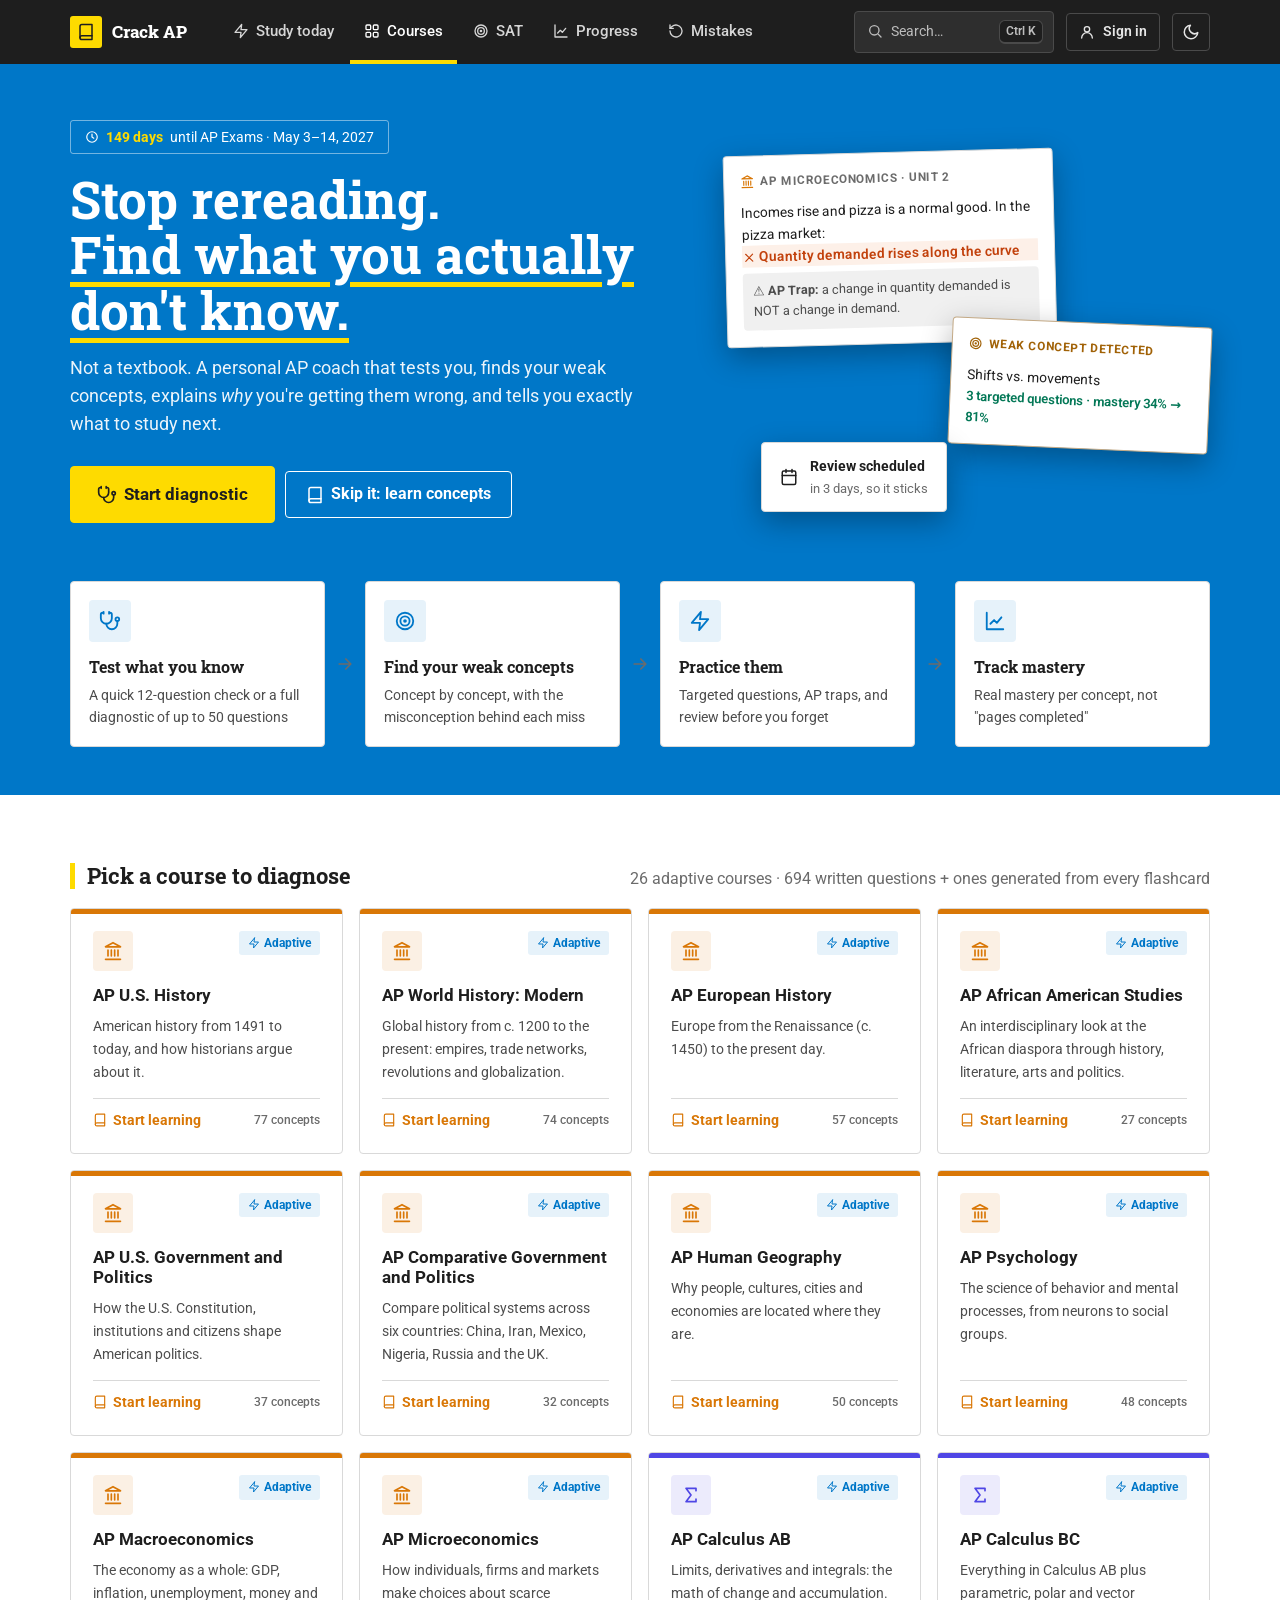
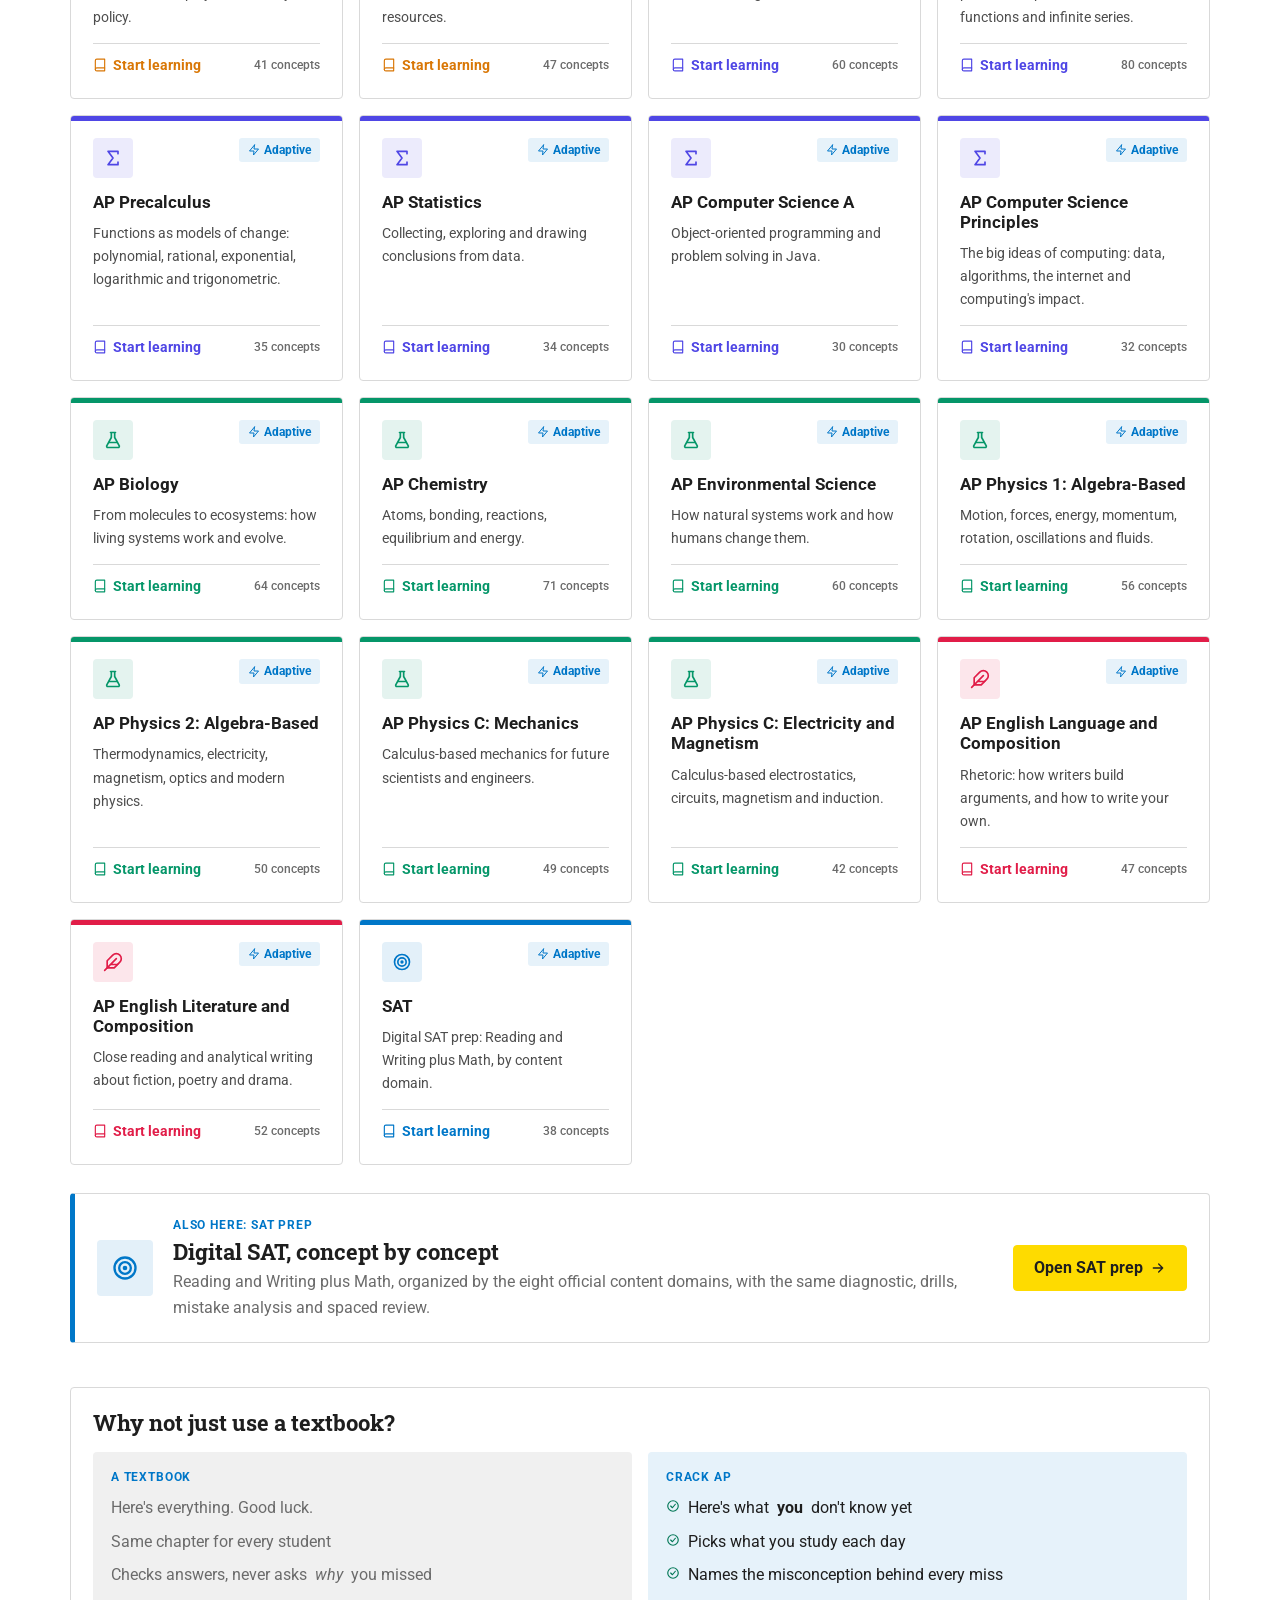
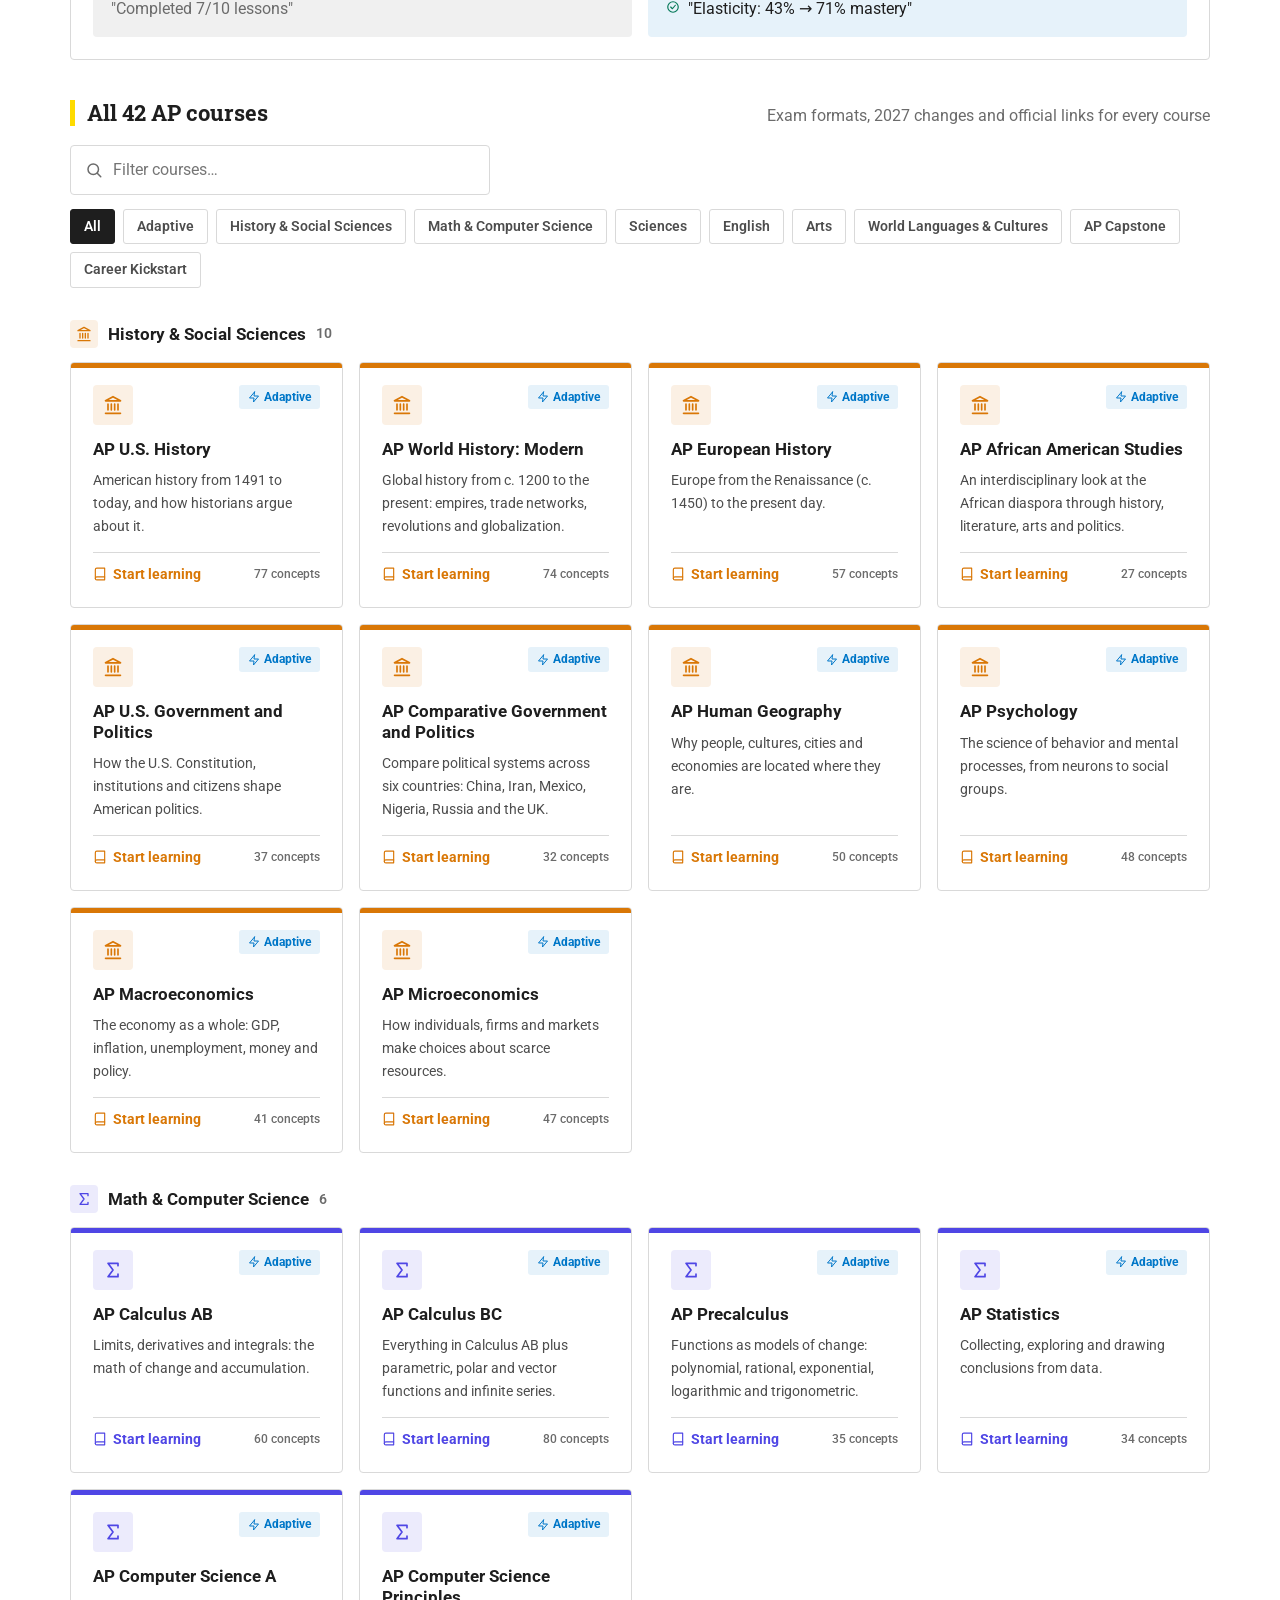
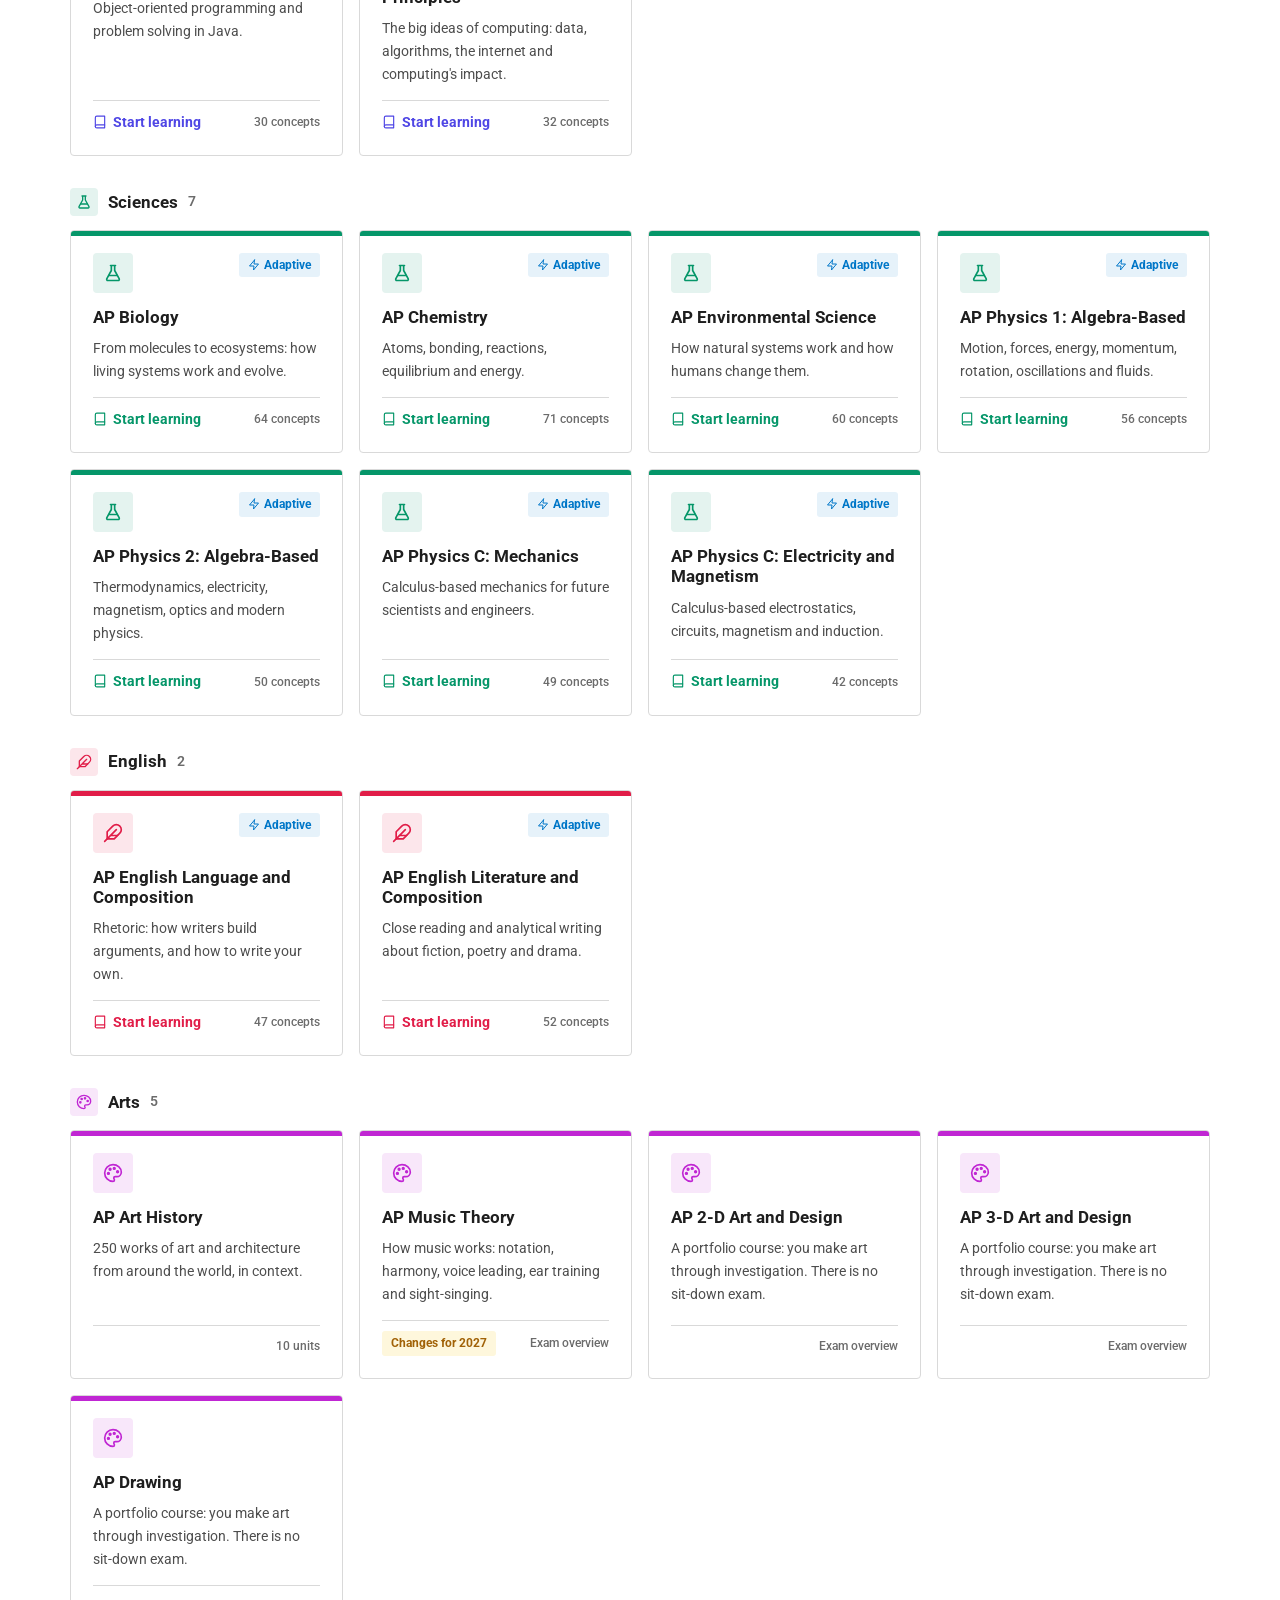
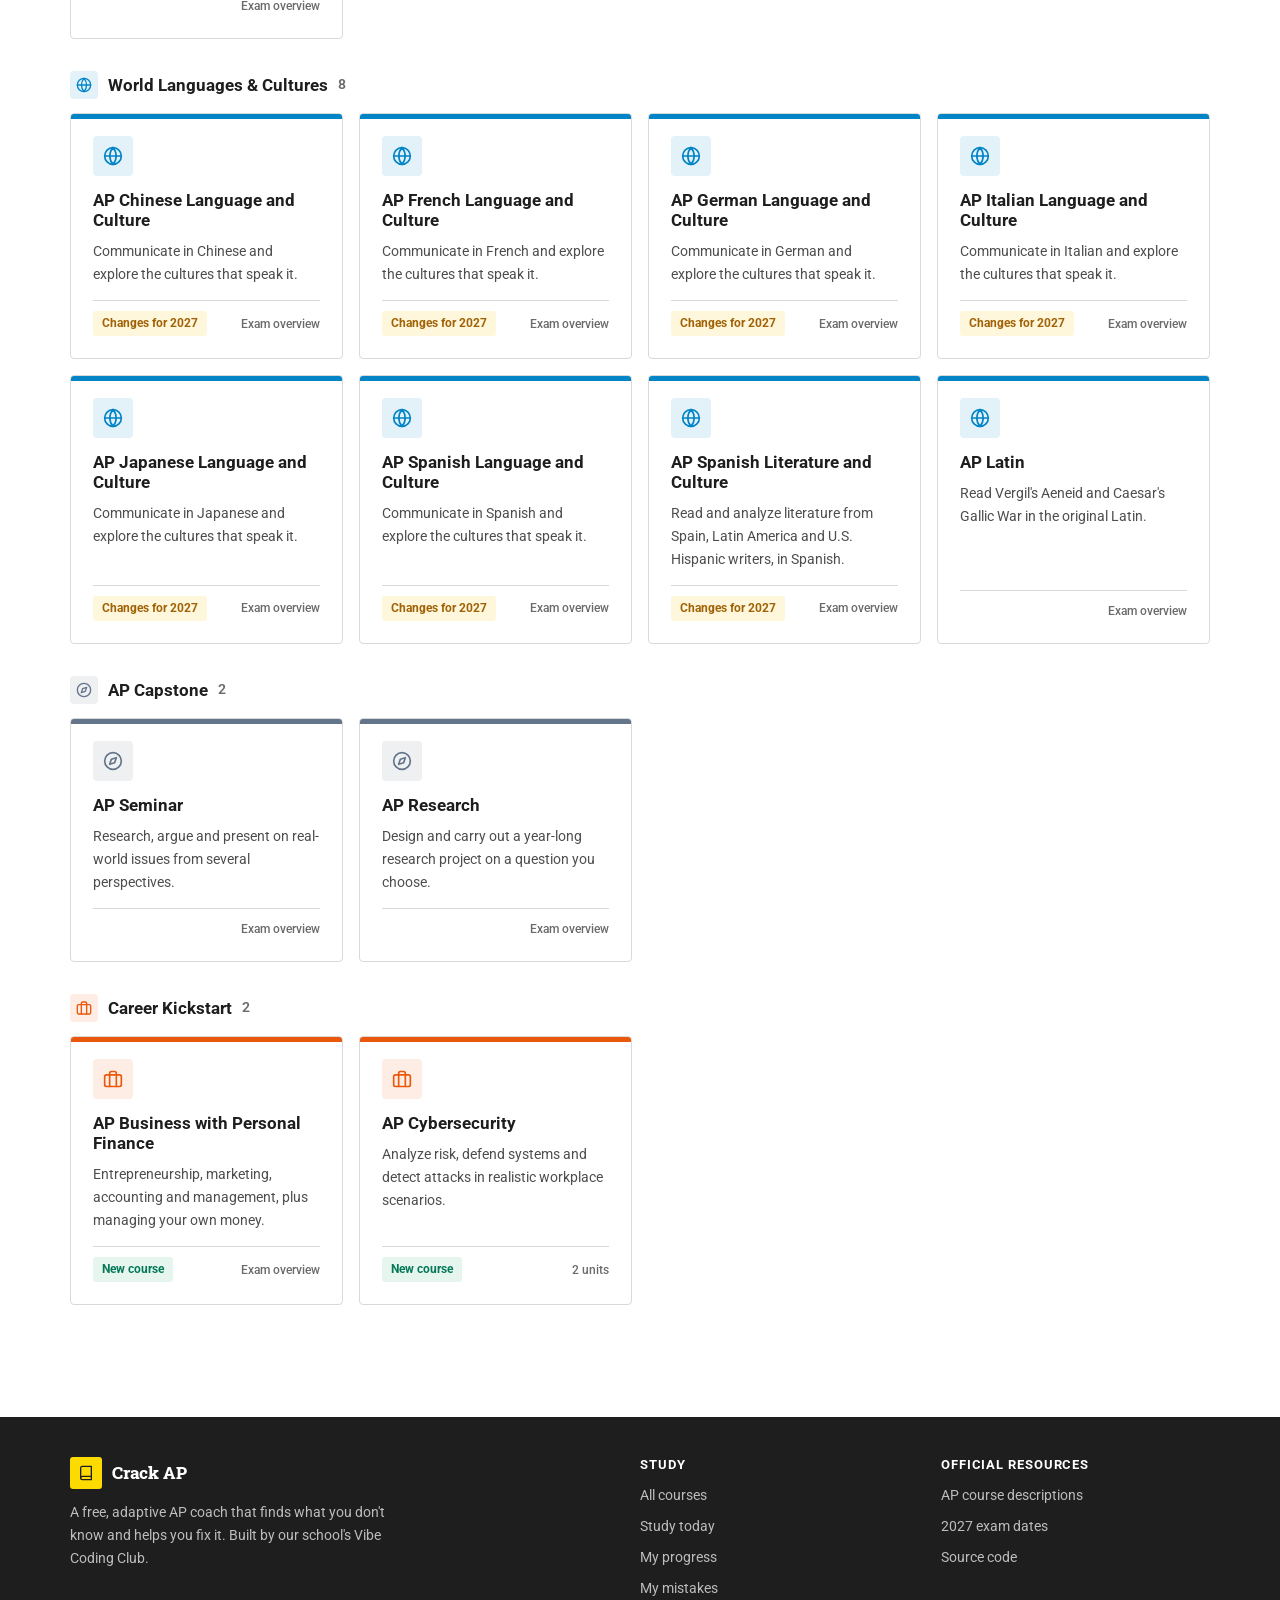
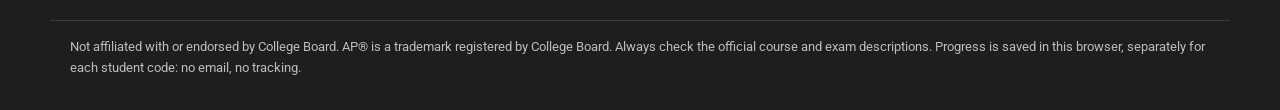
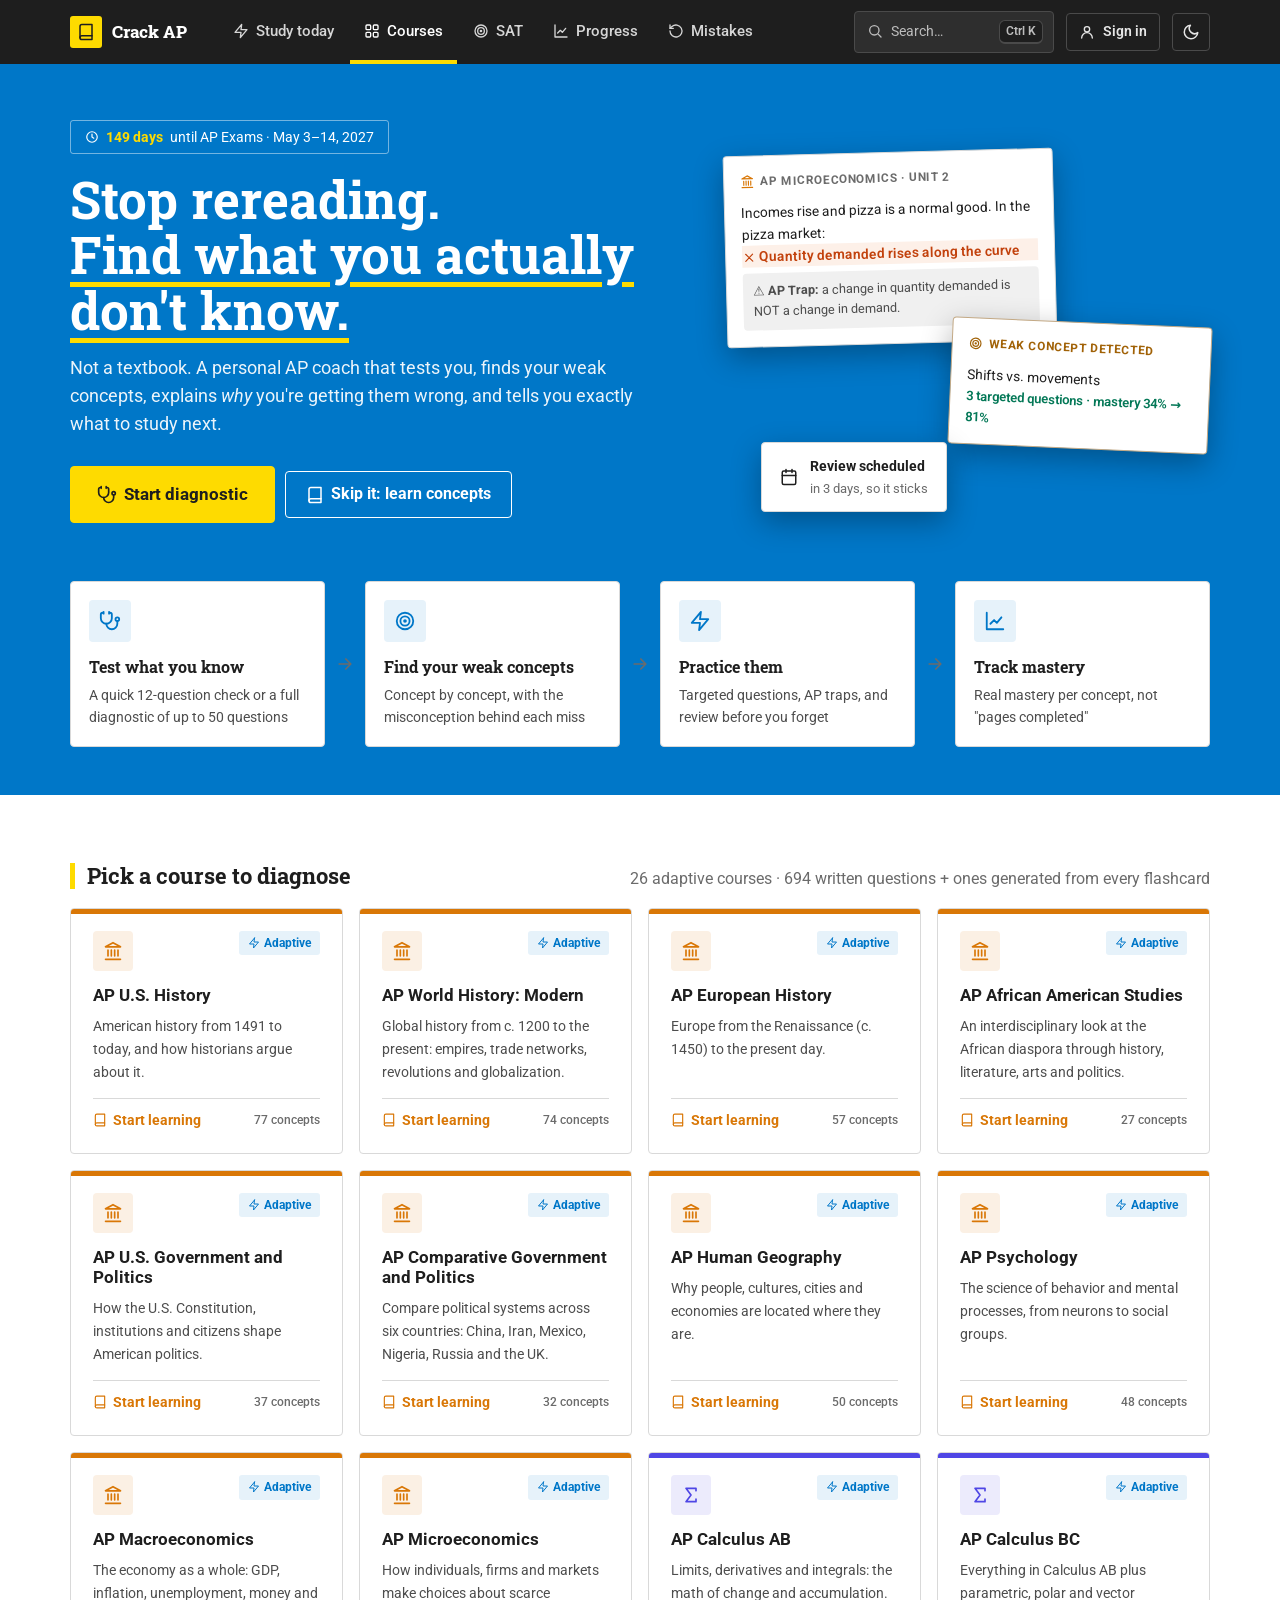
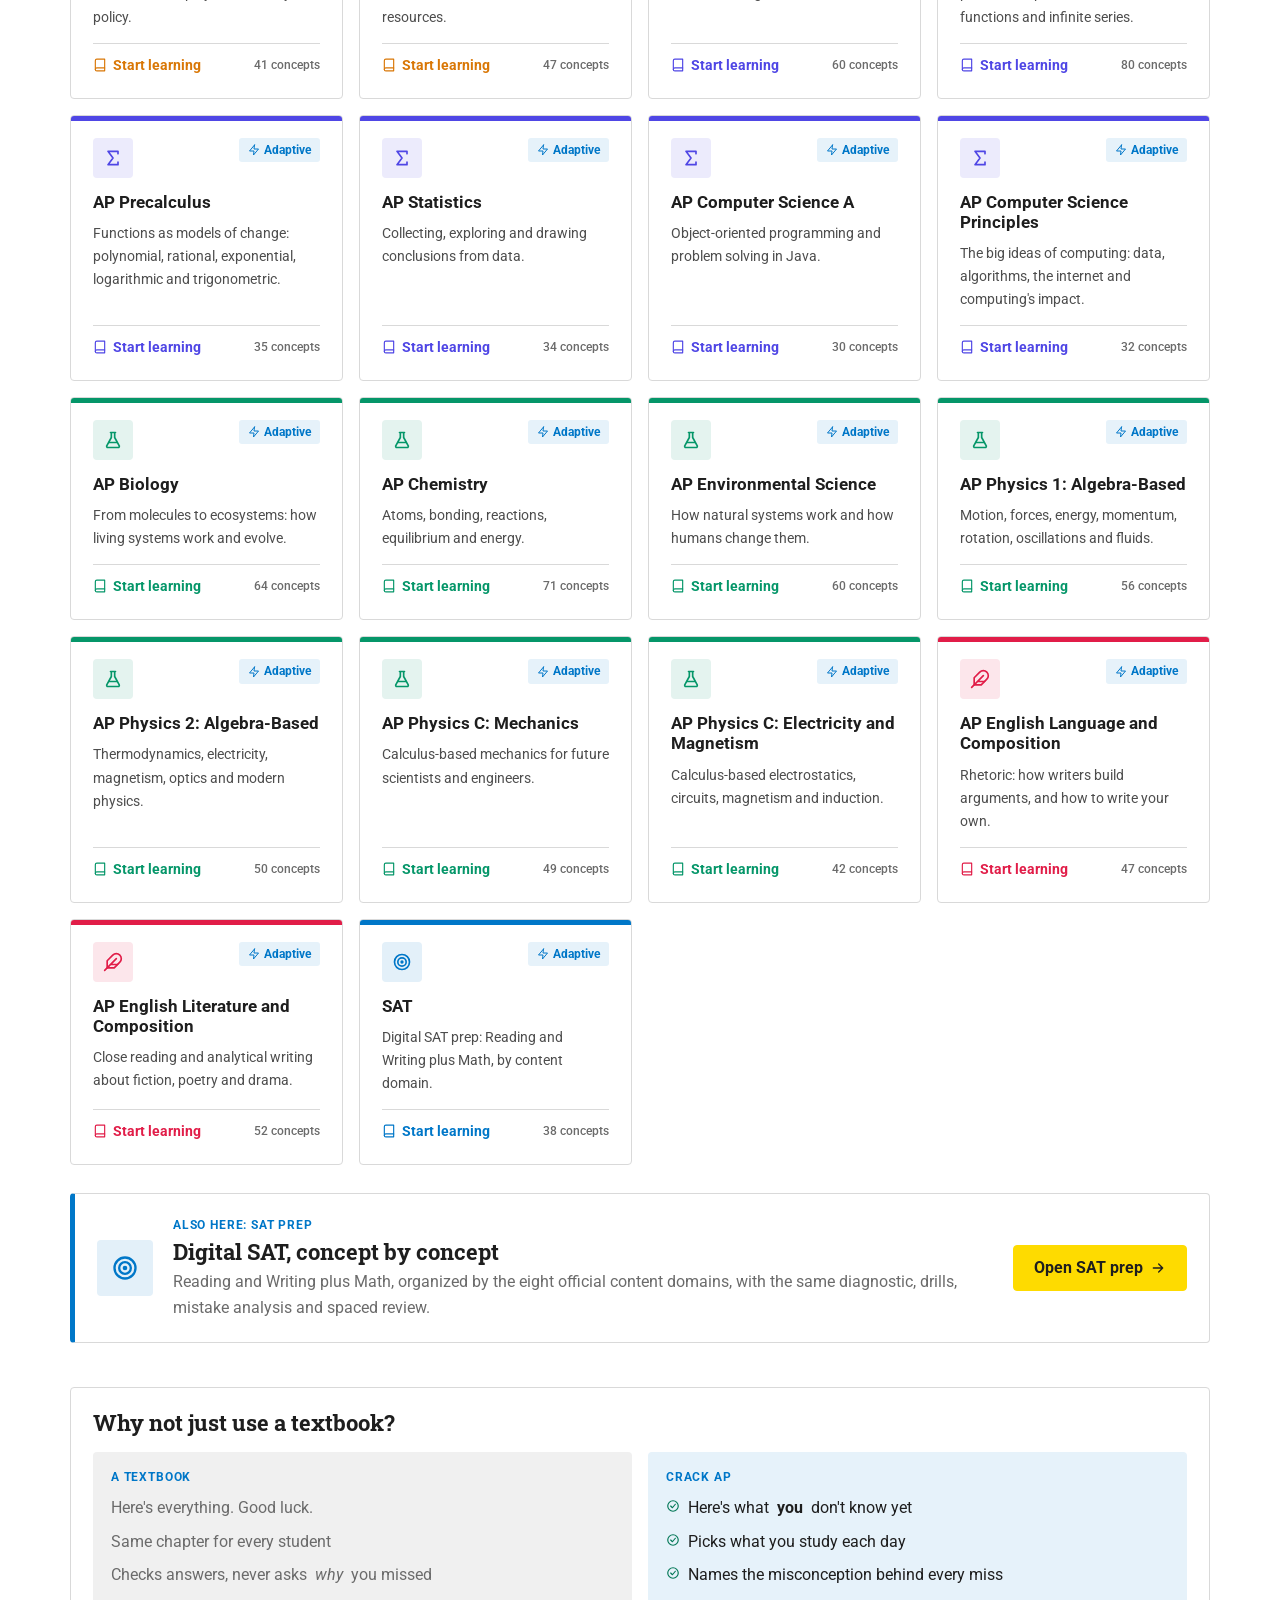
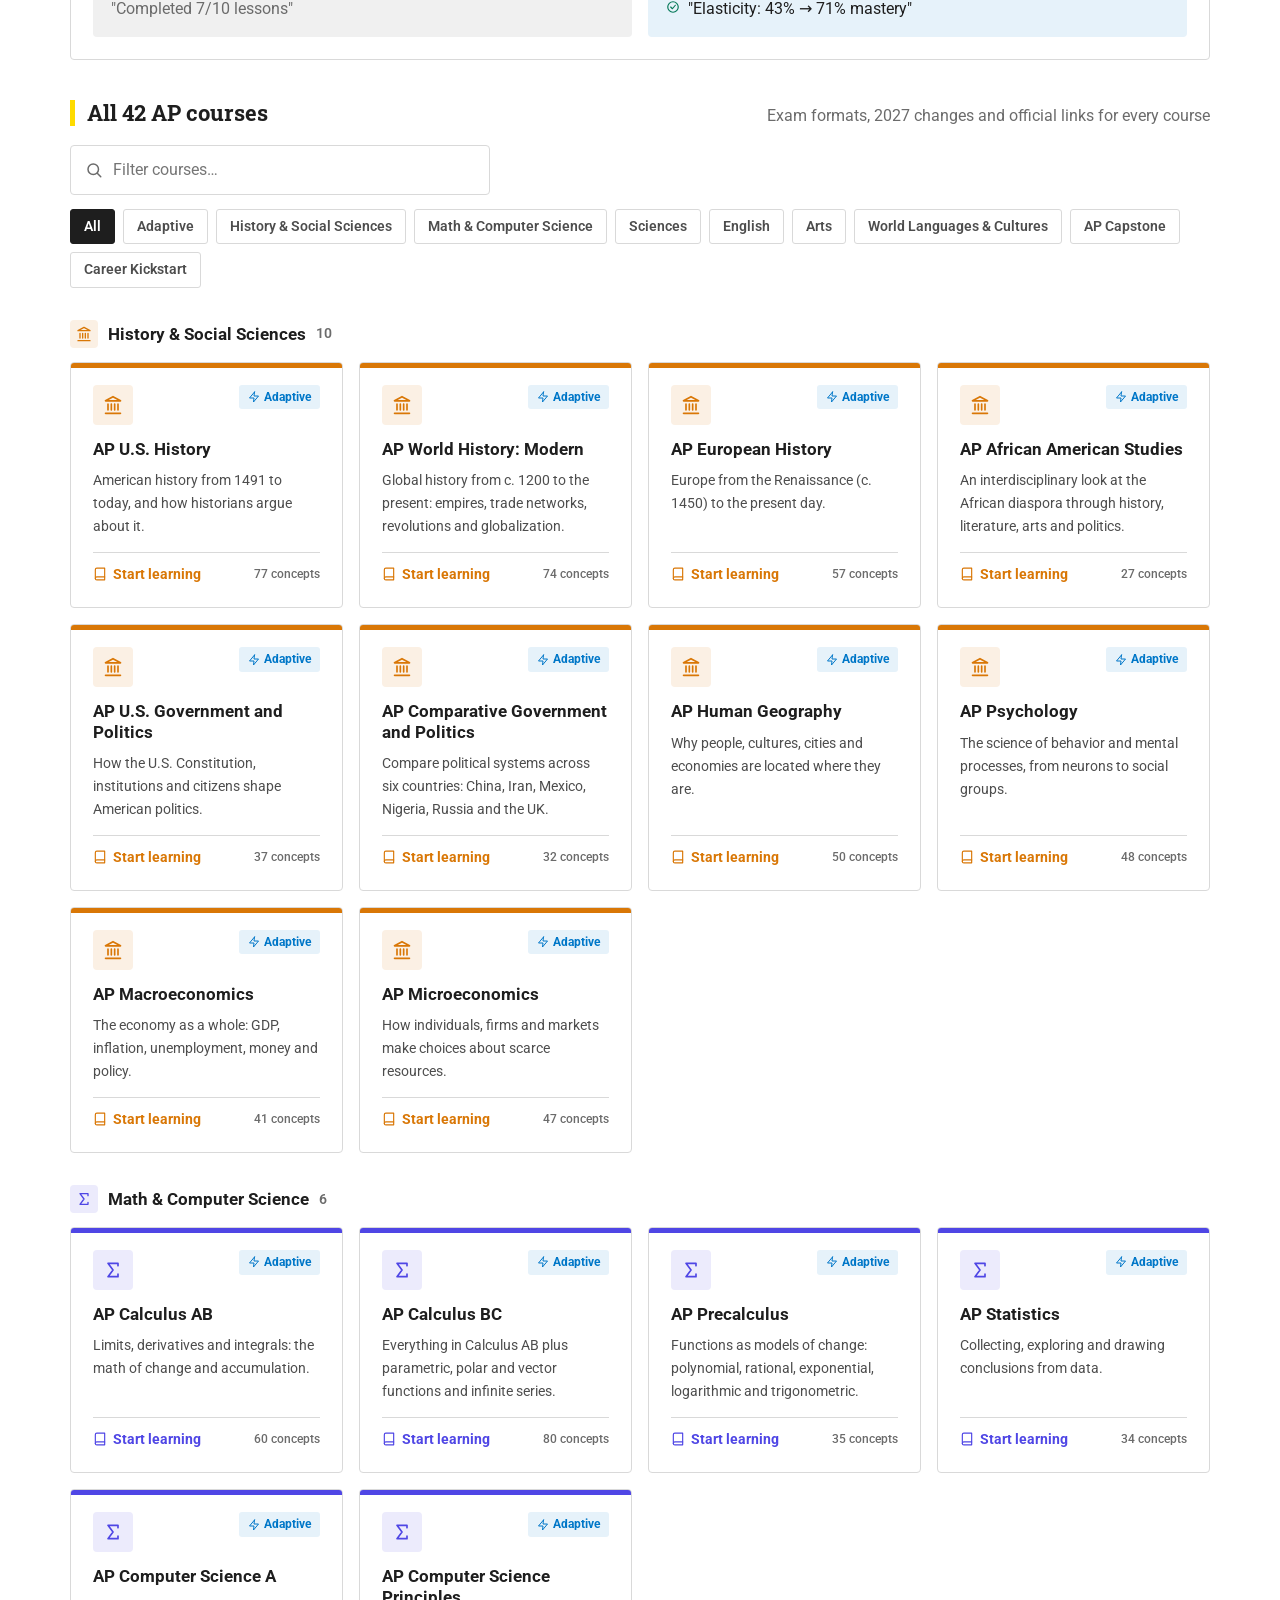
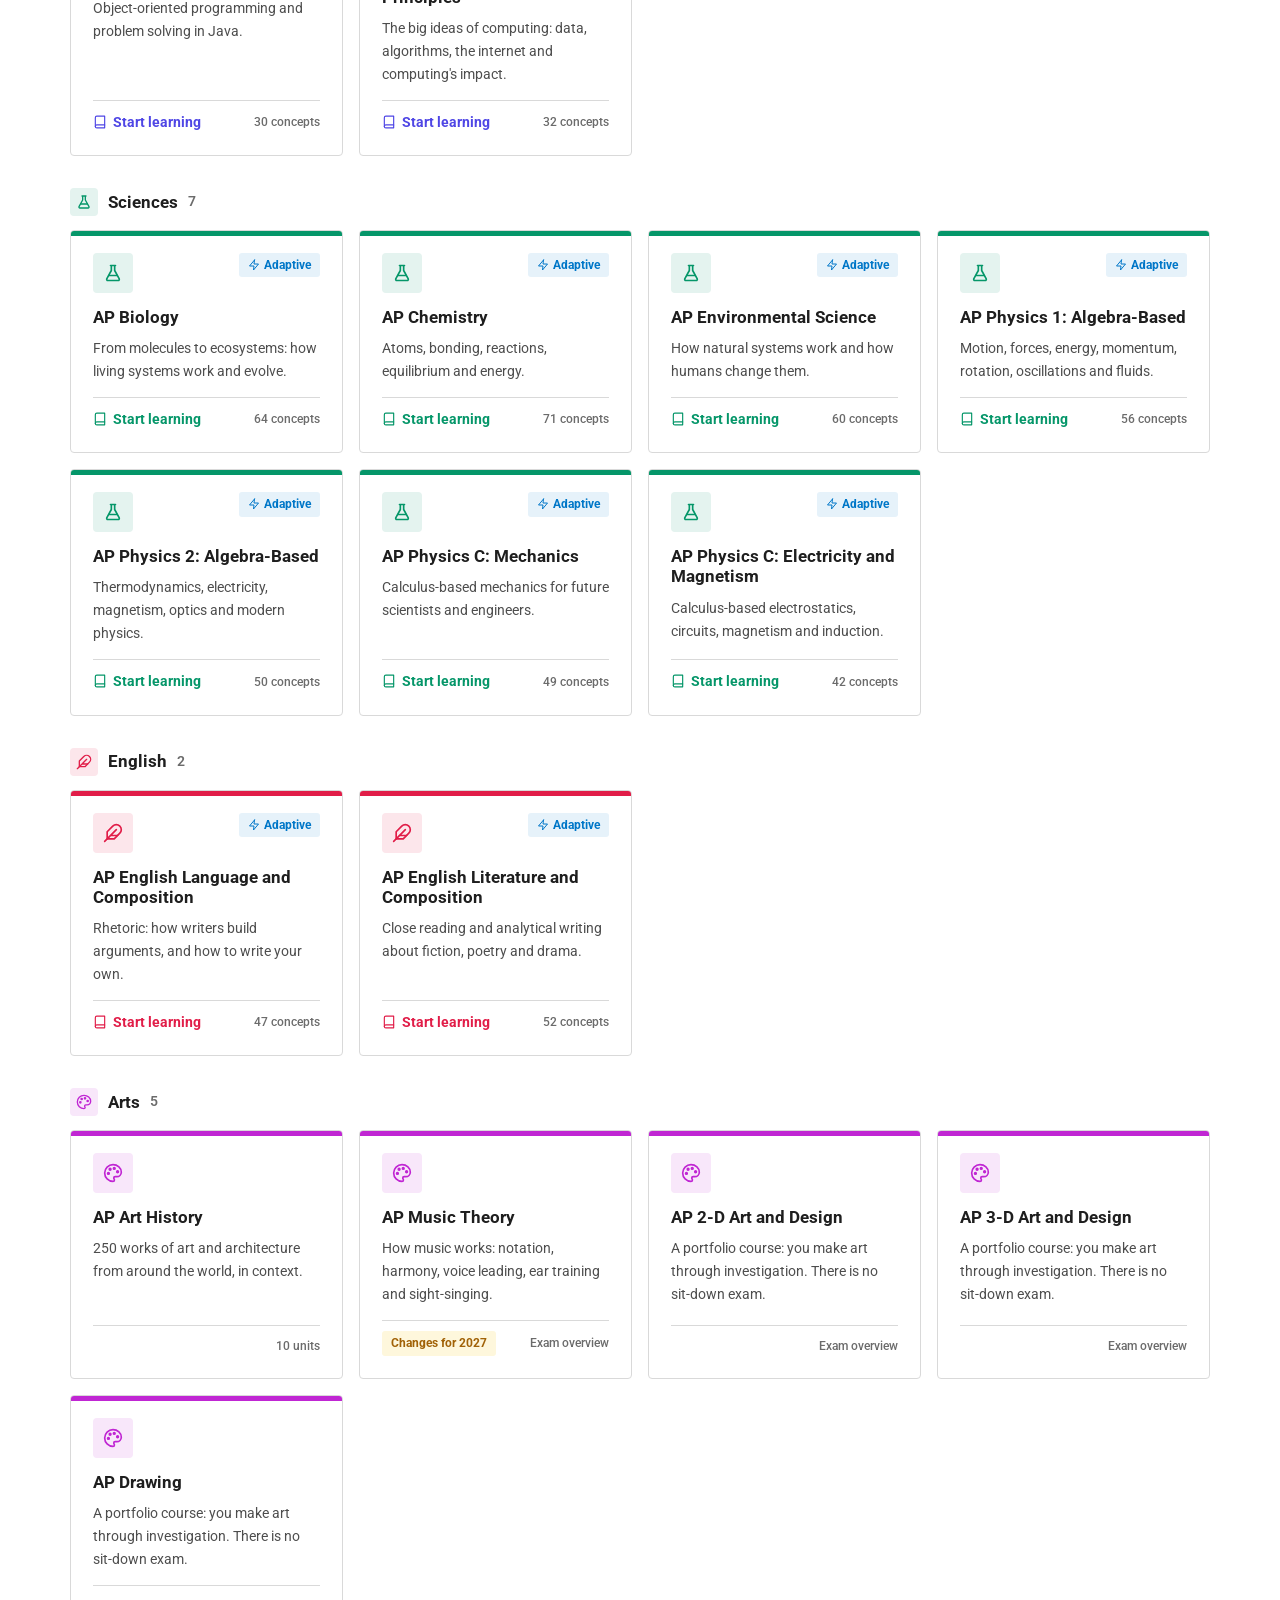
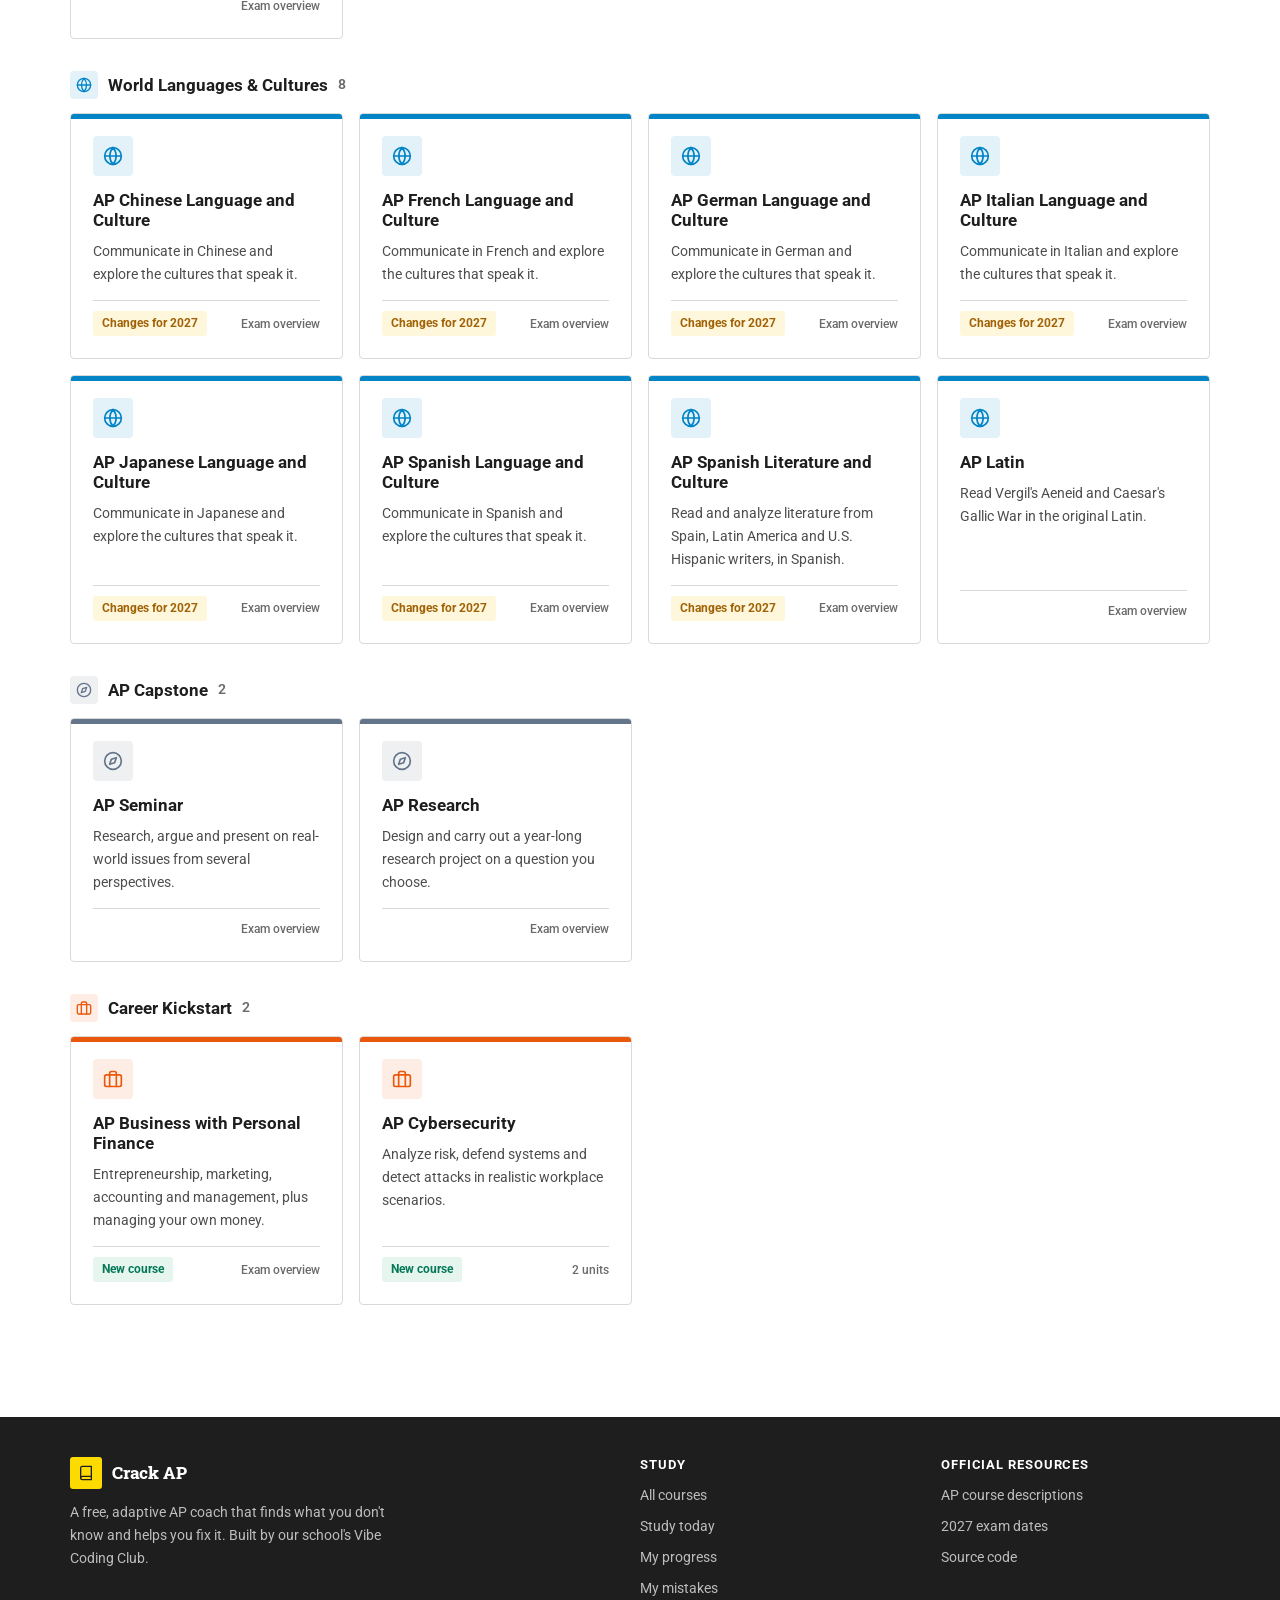
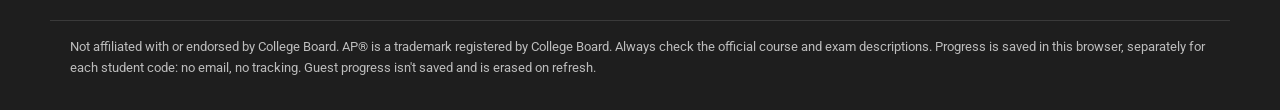
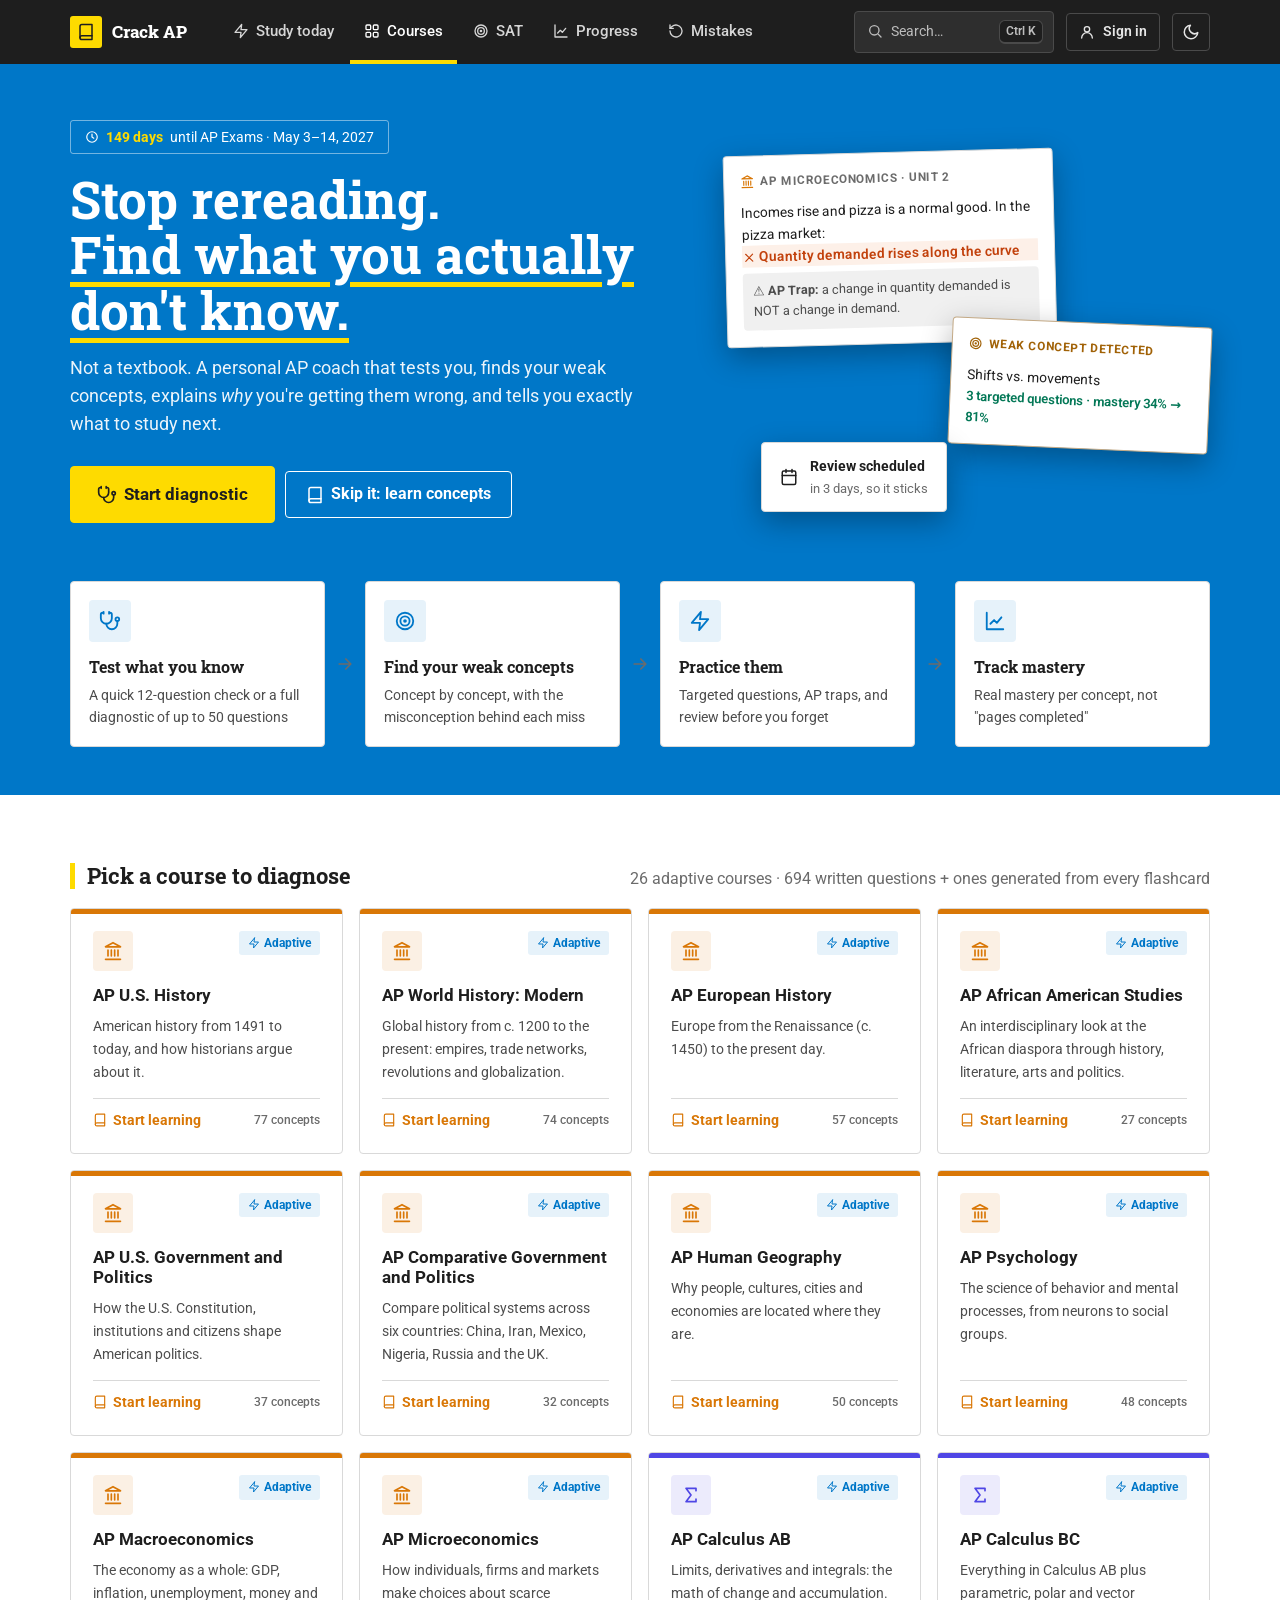
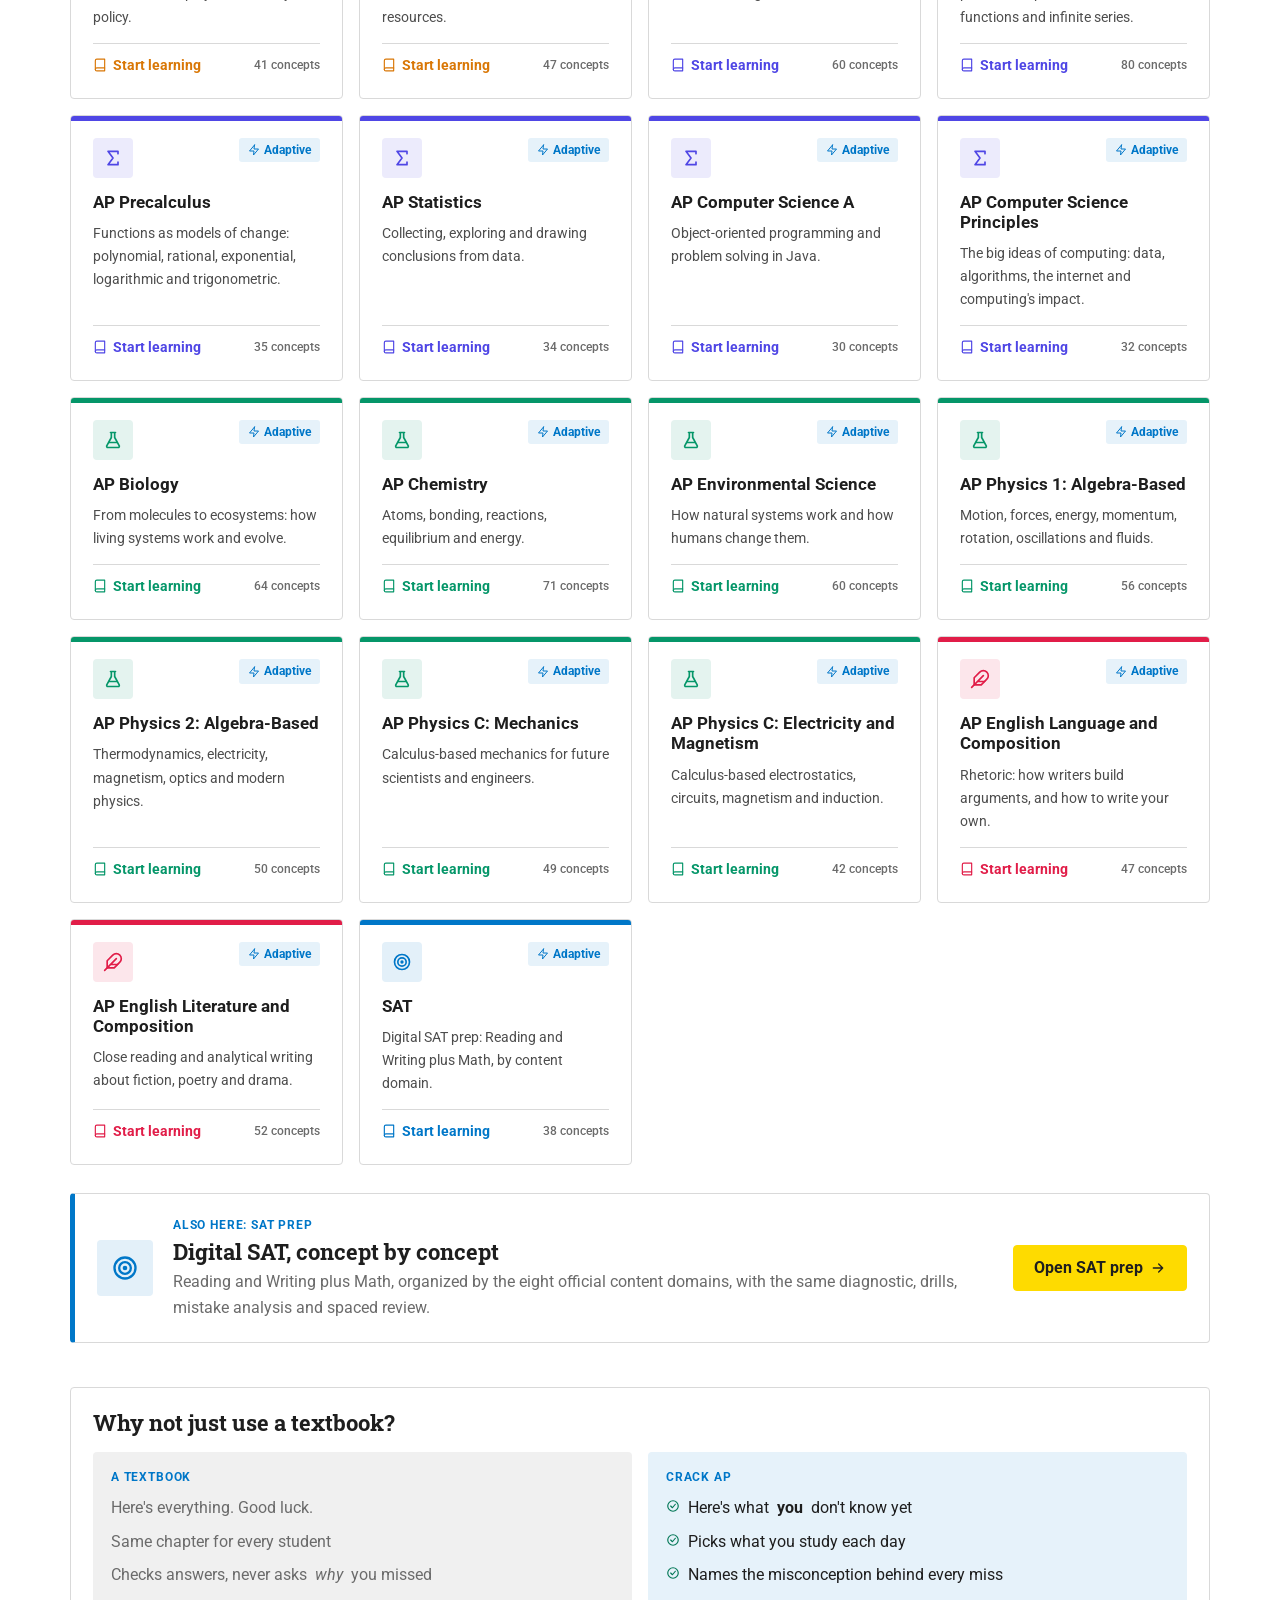
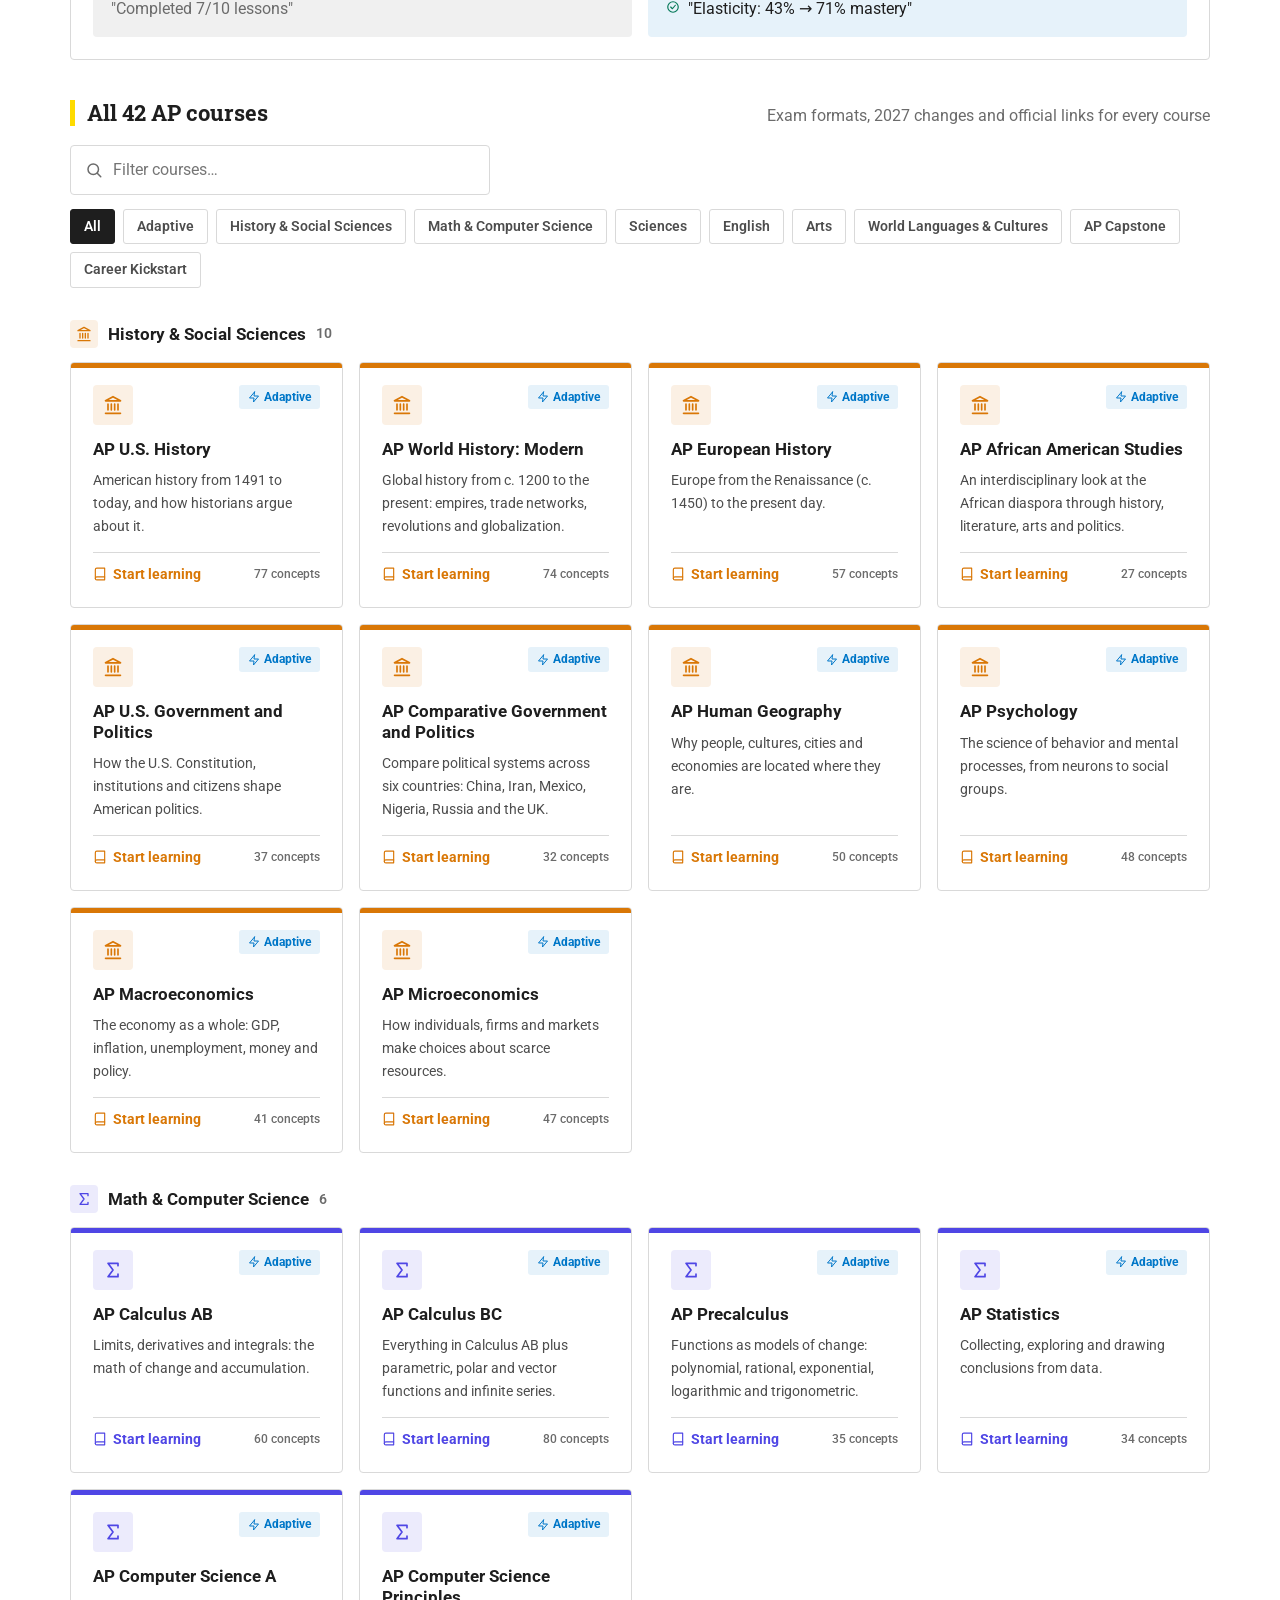
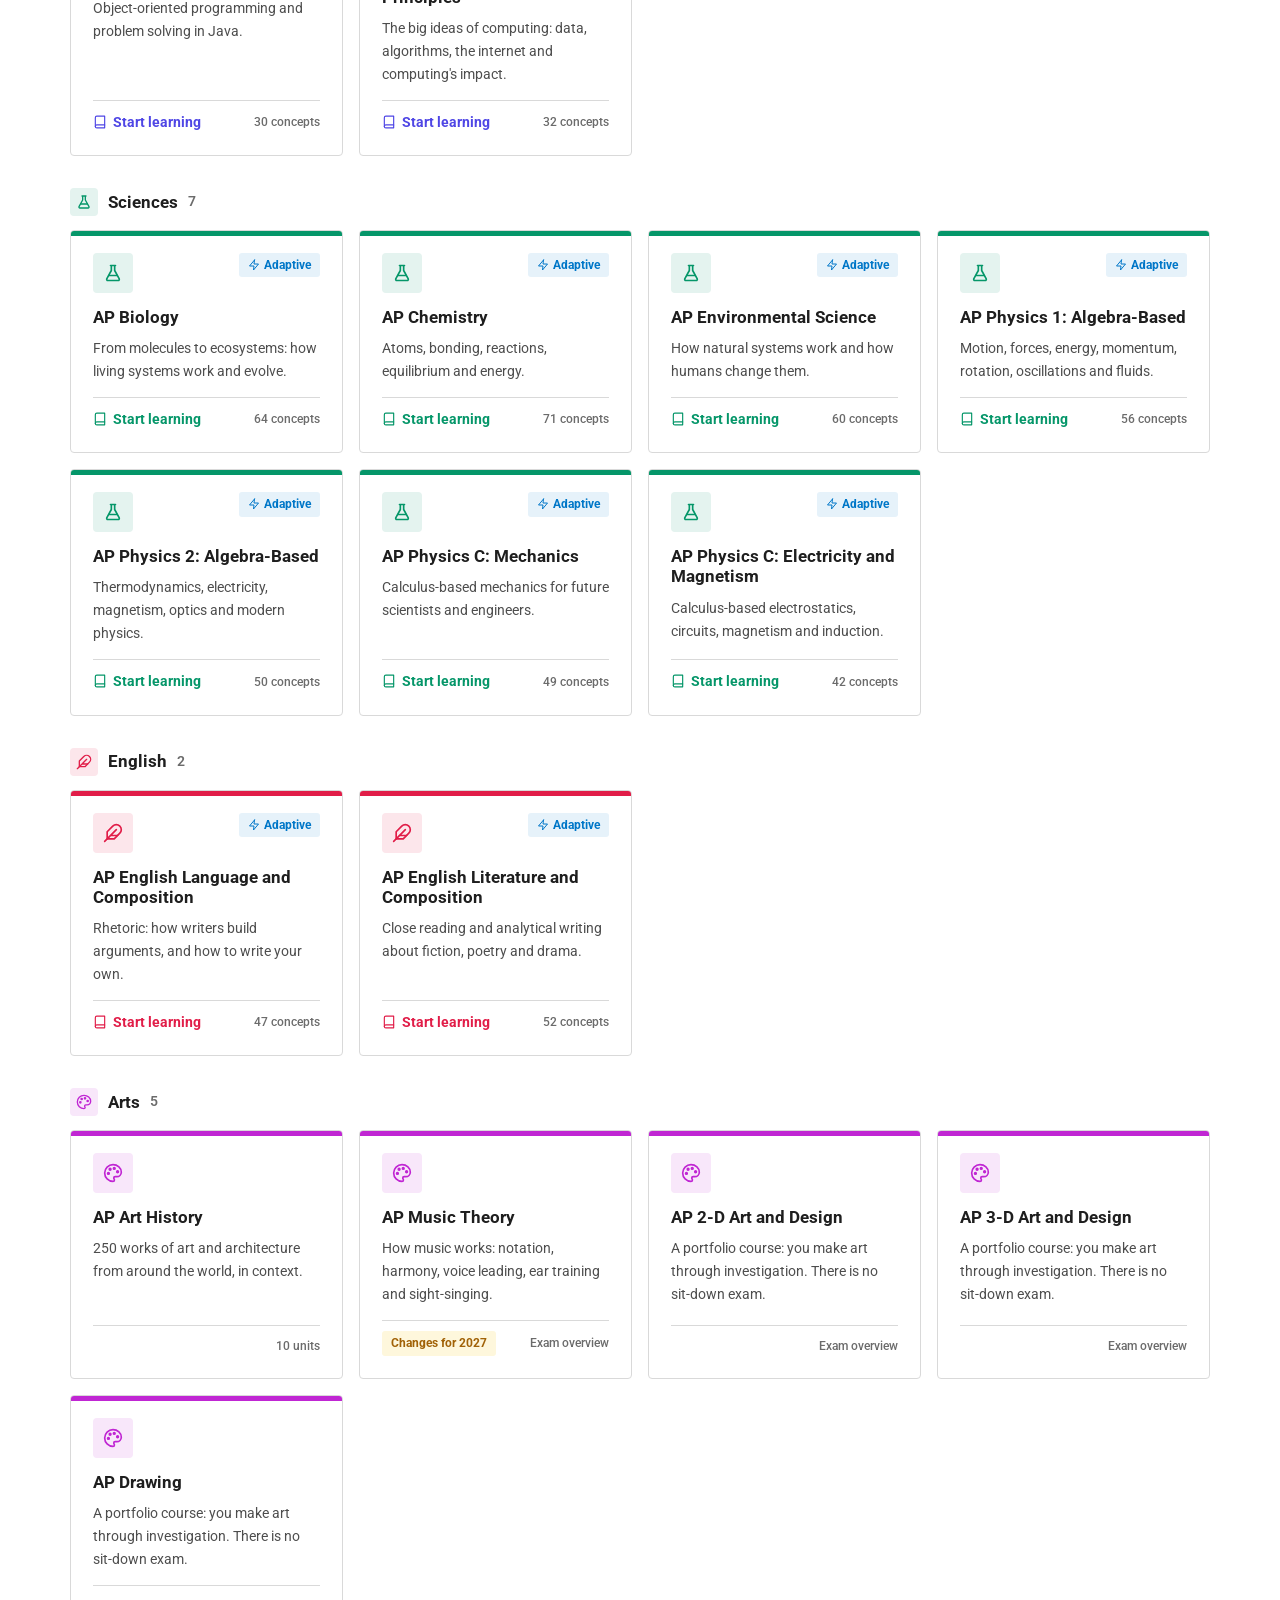
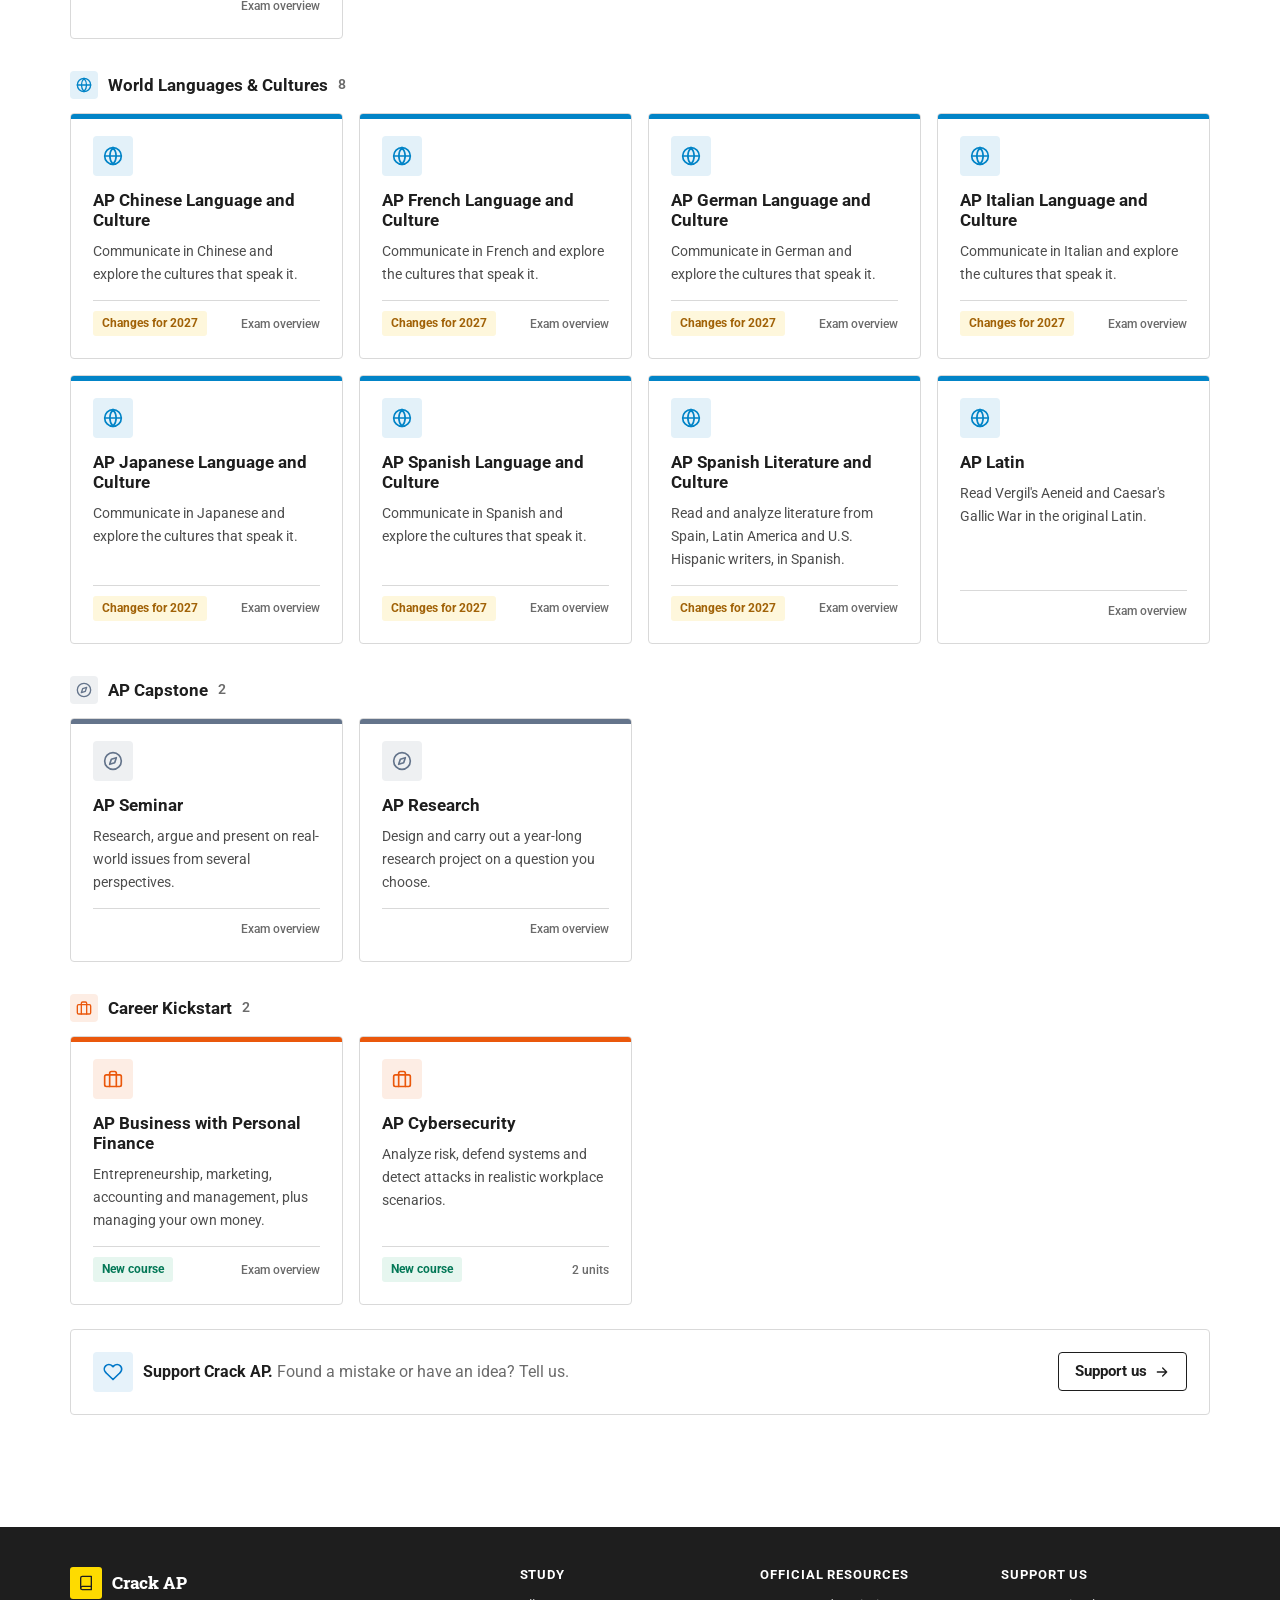
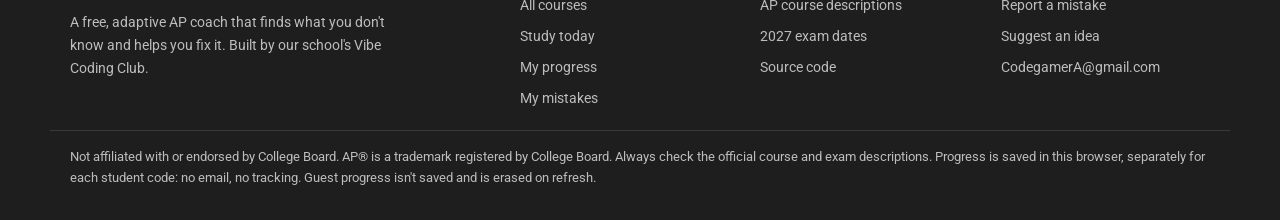
